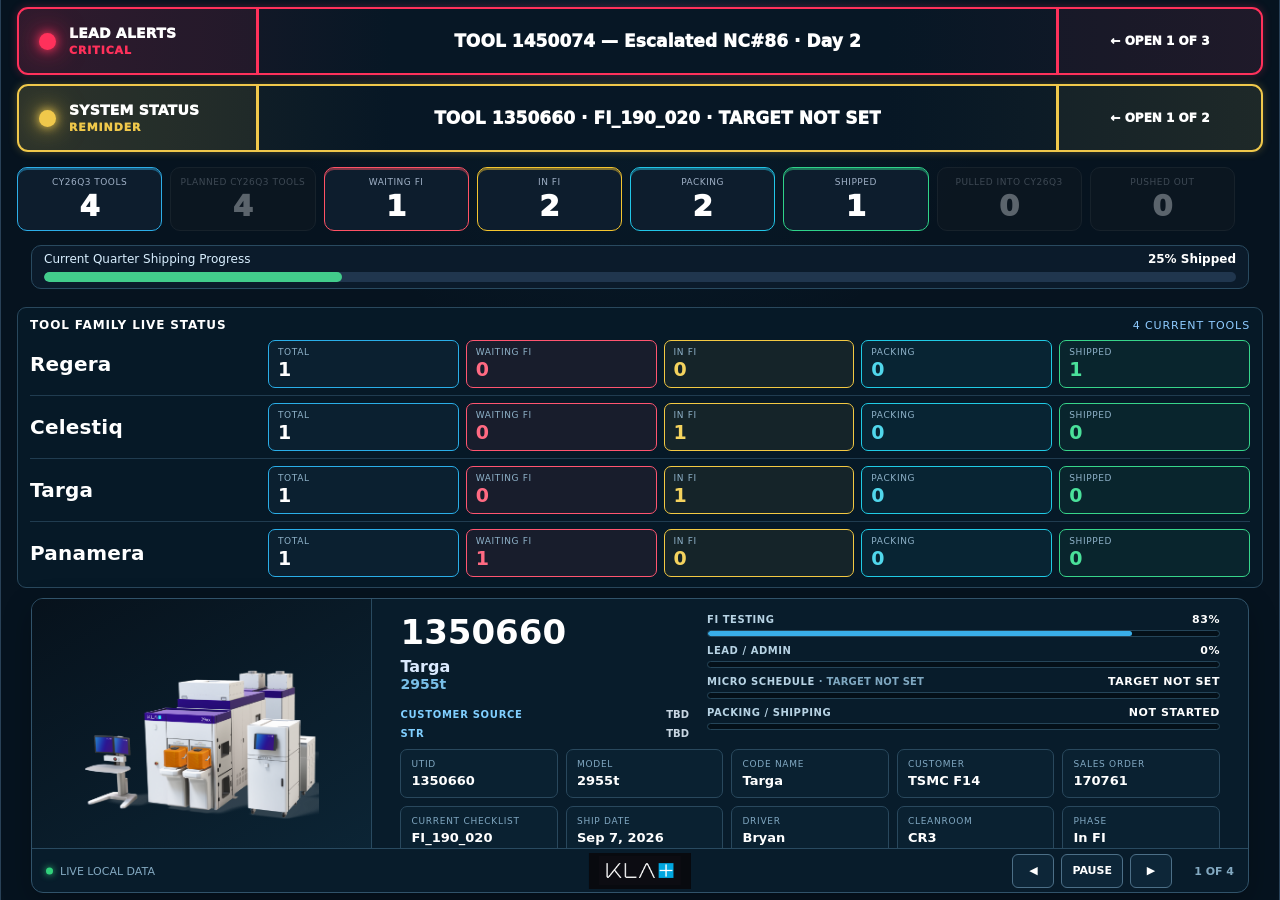
==== live-status-view.html @ c16420b8 "Download B7 FI Command Center v0.80.62 — Operations Responsiveness Hotfix" ====
<!DOCTYPE html>
<html lang="en"><head><meta charset="UTF-8"><meta name="viewport" content="width=device-width,initial-scale=1.0">
<title>B7 FI Live Status v0.80.62</title><script>window.B7_APP_VERSION="0.80.62";window.VERSION=window.B7_APP_VERSION;</script><link rel="stylesheet" href="css/styles-v0300.css?v=0670"><link rel="stylesheet" href="css/styles-v0210-workflow.css?v=0520"><style>body[data-theme="customer"]{--page-accent:#a78bfa;--page-accent-rgb:167,139,250}</style><link rel="stylesheet" href="css/styles-v0670.css?v=0670"><link rel="stylesheet" href="css/styles-v0700.css?v=0700"><link rel="stylesheet" href="css/styles-v0710.css?v=0710"><link rel="stylesheet" href="css/styles-v0720.css?v=0721"><link rel="stylesheet" href="css/styles-v0730.css?v=0730"><link rel="stylesheet" href="css/styles-v0740.css?v=0741"><link rel="stylesheet" href="css/styles-v0750.css?v=0750"><link rel="stylesheet" href="css/styles-v0760.css?v=0760"><link rel="stylesheet" href="css/styles-v0770.css?v=0770"><link rel="stylesheet" href="css/styles-v0780.css?v=0780"><link rel="stylesheet" href="css/styles-v0790.css?v=0790"><link rel="stylesheet" href="css/styles-v0800.css?v=0800"><link rel="stylesheet" href="css/styles-v0801.css?v=0801"><link rel="stylesheet" href="css/styles-v0803.css?v=0803"><link rel="stylesheet" href="css/styles-v0804.css?v=0805"><link rel="stylesheet" href="css/styles-v0805.css?v=0805"><link rel="stylesheet" href="css/styles-v0806.css?v=0806"><link rel="stylesheet" href="css/styles-v0807.css?v=0807"><link rel="stylesheet" href="css/styles-v0808.css?v=0808"><link rel="stylesheet" href="css/styles-v0812.css?v=0812"><link rel="stylesheet" href="css/styles-v0813.css?v=0813"><link rel="stylesheet" href="css/styles-v0814.css?v=0814"><link rel="stylesheet" href="css/styles-v0816.css?v=0816"><link rel="stylesheet" href="css/styles-v0817.css?v=0817"><link rel="stylesheet" href="css/styles-v0818.css?v=0818"><link rel="stylesheet" href="css/styles-v0819.css?v=0819"><link rel="stylesheet" href="css/styles-v0820.css?v=0820"><link rel="stylesheet" href="css/styles-v0821.css?v=0821"><link rel="stylesheet" href="css/styles-v0822.css?v=0822"><link rel="stylesheet" href="css/styles-v0823.css?v=0823"><link rel="stylesheet" href="css/styles-v0824.css?v=0824"><link rel="stylesheet" href="css/styles-v0825.css?v=0825"><link rel="stylesheet" href="css/styles-v0826.css?v=0826"><link rel="stylesheet" href="css/styles-v0827.css?v=0827"><link rel="stylesheet" href="css/styles-v0828.css?v=0828"><link rel="stylesheet" href="css/styles-v0829.css?v=0829"><link rel="stylesheet" href="css/styles-v0830.css?v=0830"><link rel="stylesheet" href="css/styles-v0831.css?v=0831"><link rel="stylesheet" href="css/styles-v0832.css?v=0832"><link rel="stylesheet" href="css/styles-v0834.css?v=0834"><link rel="stylesheet" href="css/styles-v0835.css?v=0835"><link rel="stylesheet" href="css/styles-v0845.css?v=0845"><link rel="stylesheet" href="css/styles-v0847.css?v=0848"><link rel="stylesheet" href="css/styles-v0849.css?v=0849"><link rel="stylesheet" href="css/styles-v0850.css?v=0850"><link rel="stylesheet" href="css/styles-v0861.css?v=8062"></head>
<body data-theme="home" data-live-viewer-only="true">
<div class="sticky-header"><header class="hero compact-hero v57-hero">
  <div class="v57-header">
    <section class="v57-header-left">B7 FI COMMAND CENTER</section>
    <section class="v57-header-center"><img class="v57-kla-logo" src="assets/kla-plus-official.png" alt="KLA+"></section>
    <section class="v57-header-right"><span id="headerPageTitle">OPERATIONS CENTER</span></section>
  </div>
</header>
<nav class="main-nav" aria-label="Main navigation">
<button data-view="home" class="nav-btn active">Operations Center</button>
<button data-view="toolcenter" class="nav-btn">Tool Center</button>
<button data-view="shipping" class="nav-btn">Shipping Center</button>
<button data-view="priorities" class="nav-btn">Priority Center</button>
<button data-view="statuscenter" class="nav-btn">Status Center</button>
<button data-view="meetingcenter" class="nav-btn">Meeting Center</button>
<button data-view="actions" class="nav-btn">Action Center</button>
<button data-view="referencecenter" class="nav-btn">Reference Center</button>
</nav><div class="header-status-stack"><div id="topActionBar" class="top-action-bar"></div><div id="operationsBar" class="operations-bar"><div class="ops-health"><span class="ops-live-dot"></span><b>COMMAND CENTER</b><span id="opsSync">Local test data</span></div><div class="ops-ticker"><span class="ops-ticker-label">FLEET STATUS</span><span id="opsTickerText">Loading fleet status…</span></div><div class="ops-summary"><span id="opsTaskCount">0 open actions</span><span class="ops-divider">•</span><span id="opsPresence">Context: fleet overview</span></div></div><div id="floatingActions" class="floating-actions page-toolbar" aria-label="Page actions"></div></div></div>
<main id="app" class="page-shell"><div class="panel"><h2>Loading B7 FI Command Center…</h2></div></main>
<button id="screenshotExit" class="screenshot-exit">Exit Screenshot Mode</button>

<footer class="v57-footer">
      <strong id="appVersionLabel">B7 FI COMMAND CENTER V0.80.62</strong>
      <button id="administrationCenterFooter" class="v57-admin-footer-btn">ADMINISTRATION CENTER</button>
      <span>Building 7 · Final Integration · Operations</span>
    </footer>
<script>window.addEventListener('error',function(e){var a=document.getElementById('app');if(a&&!a.dataset.rendered)a.innerHTML='<div class="panel"><h2>Command Center could not load</h2><p class="gray">'+String(e.message||'Unknown error')+'</p></div>'})</script>
<div id="wallboardControls" class="wallboard-controls" aria-label="Wallboard controls"><button id="wallPrev">◀</button><button id="wallPause">PAUSE</button><button id="wallNext">▶</button><button id="wallExit">EXIT WALLBOARD</button><span id="wallLive">● LIVE</span></div>
<script src="js/app-v0300.js?v=0410"></script><script src="js/merge-bridge-v0400.js?v=0410"></script><script src="js/app-v0210-workflow.js?v=0410"></script><script src="js/merge-compat-v0400.js?v=0410"></script><script src="js/merge-fixes-v0410.js?v=0410"></script><script src="js/patch-v0430.js?v=0430"></script><script src="js/patch-v0450.js?v=0450"></script><script src="js/patch-v0460.js?v=0460"></script><script src="js/patch-v0470.js?v=0470"></script><script src="js/patch-v0480.js?v=0480"></script><script src="js/patch-v0490.js?v=0490"></script><script src="js/patch-v0491.js?v=0491"></script><script src="js/patch-v0492.js?v=0492"></script><script src="js/patch-v0500.js?v=0500"></script><script src="js/patch-v0510.js?v=0515"></script><script src="js/patch-v0600.js?v=0600"></script><script src="js/patch-v0610.js?v=0610"></script><script src="js/patch-v0620.js?v=0620"></script><script src="js/patch-v0630.js?v=0630"></script><script src="js/patch-v0640.js?v=0640"></script><script src="js/patch-v0650.js?v=0650"></script><script src="js/patch-v0660.js?v=0660"></script><script src="js/patch-v0670.js?v=0670"></script><script src="js/patch-v0700.js?v=0700"></script><script src="js/patch-v0710.js?v=0710"></script><script src="js/patch-v0720.js?v=0721"></script><script src="js/patch-v0730.js?v=0730"></script><script src="js/patch-v0740.js?v=0741"></script><script src="js/patch-v0750.js?v=0750"></script><script src="js/patch-v0760.js?v=0760"></script><script src="js/patch-v0770.js?v=0770"></script><script src="js/patch-v0780.js?v=0780"></script><script src="js/patch-v0790.js?v=0790"></script><script src="js/patch-v0800.js?v=0800"></script><script src="js/patch-v0801.js?v=0801"></script><script src="js/patch-v0803.js?v=0807"></script><script src="js/patch-v0804.js?v=0805"></script><script src="js/patch-v0806.js?v=0806"></script><script src="js/patch-v0808.js?v=0810"></script><script src="js/patch-v0809.js?v=0810"></script><script src="js/patch-v0819.js?v=0819"></script><script src="js/patch-v0820.js?v=0820"></script><script src="js/patch-v0821.js?v=0821"></script><script src="js/patch-v0822.js?v=0822"></script><script src="js/patch-v0823.js?v=0823"></script><script src="js/patch-v0824.js?v=0824"></script><script src="js/patch-v0825.js?v=0825"></script><script src="js/patch-v0826.js?v=0826"></script><script src="js/patch-v0827.js?v=0827"></script><script src="js/patch-v0828.js?v=0828"></script><script src="js/patch-v0829.js?v=0829"></script><script src="js/patch-v0830.js?v=0830"></script><script src="js/patch-v0831.js?v=0831"></script><script src="js/patch-v0832.js?v=0832"></script><script src="js/patch-v0834.js?v=0834"></script><script src="js/patch-v0835.js?v=0835"></script><script src="js/patch-v0845.js?v=0845"></script><script src="js/patch-v0847.js?v=0848"></script><script src="js/patch-v0849.js?v=0849"></script><script src="js/patch-v0850.js?v=0850"></script><script src="js/patch-v0861.js?v=8062"></script></body></html>
---- css/styles-v0300.css ----
:root{
  --bg:#07111f;--panel:#0d1a2a;--panel2:#111f31;--text:#eef5ff;--muted:#9fb0c6;
  --line:#26384e;--accent:#4ea1ff;--accent-rgb:78,161,255;--good:#35c77a;--warn:#f1c453;
  --bad:#ef6666;--info:#58a6ff;--gray:#738399
}
*{box-sizing:border-box} body{margin:0;background:linear-gradient(180deg,#07111f,#091522 55%,#07111f);color:var(--text);font-family:Inter,ui-sans-serif,system-ui,-apple-system,BlinkMacSystemFont,"Segoe UI",sans-serif}
body[data-theme="home"]{--accent:#4ea1ff;--accent-rgb:78,161,255}
body[data-theme="countdown"]{--accent:#e4b84d;--accent-rgb:228,184,77}
body[data-theme="shipping"]{--accent:#49cbd3;--accent-rgb:73,203,211}
body[data-theme="daily"]{--accent:#46c77b;--accent-rgb:70,199,123}
body[data-theme="meeting"]{--accent:#ef9a4a;--accent-rgb:239,154,74}
body[data-theme="weekend"]{--accent:#a77ae8;--accent-rgb:167,122,232}
body[data-theme="systems"]{--accent:#6e9fbd;--accent-rgb:110,159,189}
body[data-theme="admin"]{--accent:#b8c1cc;--accent-rgb:184,193,204}
button,input,select,textarea{font:inherit}.hero{position:relative;min-height:210px;display:flex;align-items:end;padding:34px max(22px,calc((100% - 1500px)/2));overflow:hidden;border-bottom:1px solid var(--line);background:
radial-gradient(circle at 18% 25%,rgba(var(--accent-rgb),.25),transparent 28%),
linear-gradient(120deg,#0a1627,#13243a 55%,#08111e)}
.hero:after{content:"";position:absolute;inset:auto -5% -45% 38%;height:180px;border:1px solid rgba(var(--accent-rgb),.32);transform:skewX(-24deg)}
.hero-overlay{position:absolute;inset:0;background:linear-gradient(90deg,rgba(3,9,16,.12),rgba(3,9,16,.5))}
.hero-content{position:relative;z-index:1;max-width:900px}.eyebrow{font-size:12px;letter-spacing:.18em;color:var(--accent);font-weight:800}.hero h1{margin:8px 0 5px;font-size:clamp(32px,5vw,58px);letter-spacing:.035em}.hero p{margin:0;color:#c4d2e4;max-width:780px}
.main-nav{position:sticky;top:0;z-index:20;display:flex;gap:4px;justify-content:center;flex-wrap:wrap;padding:9px 14px;background:rgba(6,14,25,.96);backdrop-filter:blur(10px);border-bottom:1px solid var(--line)}
.nav-btn,.admin-tab,.btn{border:1px solid transparent;background:transparent;color:#cbd8e8;padding:9px 12px;border-radius:8px;cursor:pointer}.nav-btn:hover,.admin-tab:hover,.btn:hover{border-color:var(--line);background:#122136}.nav-btn.active{color:white;background:rgba(var(--accent-rgb),.16);border-color:rgba(var(--accent-rgb),.6);box-shadow:inset 0 -2px var(--accent)}.admin-nav{margin-left:8px;border-left-color:#435268}
.page-identity{height:4px;background:linear-gradient(90deg,transparent,var(--accent),transparent);box-shadow:0 0 22px rgba(var(--accent-rgb),.35)}
.page-shell{max-width:1500px;margin:0 auto;padding:28px 22px 100px;min-height:650px}.page-title{display:flex;gap:18px;justify-content:space-between;align-items:flex-start;margin-bottom:20px}.page-title h2{margin:0 0 5px;font-size:28px}.page-title p{margin:0;color:var(--muted)}.page-kicker{color:var(--accent);text-transform:uppercase;letter-spacing:.14em;font-size:11px;font-weight:800;margin-bottom:5px}
.metric-grid{display:grid;grid-template-columns:repeat(auto-fit,minmax(155px,1fr));gap:12px;margin:16px 0 22px}.metric{background:var(--panel);border:1px solid var(--line);border-top:2px solid var(--accent);border-radius:12px;padding:15px}.metric span{display:block;color:var(--muted);font-size:12px;text-transform:uppercase;letter-spacing:.06em}.metric strong{display:block;font-size:28px;margin-top:4px}.metric small{color:var(--muted)}
.panel{background:var(--panel);border:1px solid var(--line);border-radius:13px;padding:18px;margin:14px 0}.panel h3{margin:0 0 14px}.panel-accent{border-left:3px solid var(--accent)}
.system-grid{display:grid;grid-template-columns:repeat(auto-fit,minmax(290px,1fr));gap:14px}.system-card{background:var(--panel);border:1px solid var(--line);border-radius:12px;padding:16px;cursor:pointer}.system-card:hover{border-color:rgba(var(--accent-rgb),.75);background:#102036}.system-head{display:flex;justify-content:space-between;gap:10px}.system-id{font-size:20px;font-weight:800}.tool-family{display:inline-flex;align-items:center;gap:7px;color:var(--accent);font-size:12px;text-transform:uppercase;letter-spacing:.08em}.tool-glyph{width:24px;height:18px;border:1px solid currentColor;border-radius:3px;position:relative}.tool-glyph:before,.tool-glyph:after{content:"";position:absolute;background:currentColor;opacity:.65}.tool-glyph:before{width:7px;height:4px;left:3px;bottom:3px}.tool-glyph:after{width:6px;height:9px;right:3px;bottom:3px}
.status-dot{width:10px;height:10px;border-radius:50%;display:inline-block;background:var(--gray);margin-right:6px}.status-dot.good{background:var(--good)}.status-dot.warn{background:var(--warn)}.status-dot.bad{background:var(--bad)}.status-dot.info{background:var(--info)}
.progress-row{margin-top:12px}.progress-label{display:flex;justify-content:space-between;color:#c9d6e6;font-size:12px;margin-bottom:5px}.track{height:9px;border-radius:99px;background:#203046;overflow:hidden}.fill{height:100%;background:var(--accent);border-radius:99px}.fill.admin{background:#8e9cad}.card-meta{display:grid;grid-template-columns:1fr 1fr;gap:8px;margin-top:12px;color:var(--muted);font-size:12px}.card-meta strong{display:block;color:var(--text);font-size:13px}
.table-wrap{overflow-x:auto;border:1px solid var(--line);border-radius:12px;background:var(--panel)}.report-table{width:100%;border-collapse:collapse;min-width:900px}.report-table th{position:sticky;top:0;background:#14243a;color:#aebed2;text-align:left;font-size:11px;text-transform:uppercase;letter-spacing:.06em;padding:11px;border-bottom:1px solid var(--line)}.report-table td{padding:12px 11px;border-bottom:1px solid #1c2d42;vertical-align:top}.report-table tr:last-child td{border-bottom:0}.report-table tr.tool-gap td{border-top:6px solid #07111f}.priority-num{display:inline-grid;place-items:center;width:28px;height:28px;border-radius:50%;background:rgba(var(--accent-rgb),.16);border:1px solid rgba(var(--accent-rgb),.55);font-weight:800}
.badge{display:inline-block;border:1px solid var(--line);border-radius:999px;padding:4px 8px;font-size:11px;color:#cbd8e8}.badge.good{border-color:rgba(53,199,122,.5);color:#79e0a8}.badge.warn{border-color:rgba(241,196,83,.5);color:#f4d67f}.badge.bad{border-color:rgba(239,102,102,.5);color:#ff9292}.badge.info{border-color:rgba(88,166,255,.5);color:#8fc4ff}
.actions{display:flex;gap:8px;flex-wrap:wrap}.btn{border-color:#31435b;background:#122136}.btn.primary{background:var(--accent);color:#07111f;border-color:var(--accent);font-weight:800}.btn.danger{border-color:#713f48;color:#ff9aa7;background:#26151a}.btn.small{padding:6px 9px;font-size:12px}
.floating-actions{position:fixed;right:18px;bottom:18px;z-index:30;display:flex;gap:8px;flex-wrap:wrap;justify-content:flex-end;max-width:min(700px,calc(100% - 36px));padding:8px;background:rgba(7,17,31,.92);border:1px solid var(--line);border-radius:12px;backdrop-filter:blur(8px)}
.admin-tabs{display:flex;gap:7px;flex-wrap:wrap;margin-bottom:15px;padding:9px;background:#0a1625;border:1px solid var(--line);border-radius:12px}.admin-tab.active{border-color:rgba(var(--accent-rgb),.65);background:rgba(var(--accent-rgb),.14);color:white}
.admin-launch-grid{display:grid;grid-template-columns:repeat(auto-fit,minmax(230px,1fr));gap:12px}.admin-launch{padding:18px;background:var(--panel);border:1px solid var(--line);border-radius:12px;cursor:pointer}.admin-launch:hover{border-color:var(--accent)}.admin-launch strong{display:block;margin-bottom:5px}.admin-launch span{color:var(--muted);font-size:13px}
.form-grid{display:grid;grid-template-columns:repeat(auto-fit,minmax(220px,1fr));gap:13px}.form-group label{display:block;color:#b7c6d8;font-size:12px;margin-bottom:6px}.form-group input,.form-group select,.form-group textarea,.report-table input,.report-table select{width:100%;border:1px solid #344860;border-radius:8px;background:#081522;color:var(--text);padding:9px}.form-group textarea{min-height:90px}.form-group.wide{grid-column:1/-1}.task-list{display:grid;grid-template-columns:repeat(auto-fit,minmax(300px,1fr));gap:8px}.task{display:flex;justify-content:space-between;gap:10px;align-items:center;padding:9px;border:1px solid #26384e;border-radius:8px}.task select{max-width:150px;background:#081522;color:white;border:1px solid #344860;border-radius:7px;padding:7px}
.detail-grid{display:grid;grid-template-columns:repeat(auto-fit,minmax(260px,1fr));gap:14px}.detail-block{border:1px solid var(--line);border-radius:10px;padding:14px;background:#0a1726}.detail-block h4{margin:0 0 10px;color:var(--accent)}.kv{display:flex;justify-content:space-between;gap:15px;padding:7px 0;border-bottom:1px solid #1d2d40}.kv:last-child{border-bottom:0}.kv span{color:var(--muted)}.meeting-card{border-left:4px solid var(--accent);background:var(--panel);border-radius:10px;padding:16px;margin:12px 0}.meeting-head{display:flex;justify-content:space-between;gap:12px;align-items:flex-start}.meeting-card h3{margin:0}.meeting-summary{display:grid;grid-template-columns:repeat(auto-fit,minmax(160px,1fr));gap:10px;margin-top:13px}.meeting-summary div{padding:9px;background:#0a1726;border-radius:8px}.meeting-summary small{display:block;color:var(--muted);margin-bottom:3px}
.notice{padding:12px;border:1px dashed #41536a;border-radius:10px;color:var(--muted)}.gray{color:var(--muted)}footer{display:flex;justify-content:space-between;gap:10px;flex-wrap:wrap;padding:22px max(22px,calc((100% - 1500px)/2));border-top:1px solid var(--line);color:var(--muted);font-size:12px}
@media(max-width:760px){.hero{min-height:175px;padding:25px 18px}.hero h1{font-size:34px}.main-nav{justify-content:flex-start;overflow-x:auto;flex-wrap:nowrap}.nav-btn{white-space:nowrap}.page-shell{padding:22px 14px 100px}.page-title{display:block}.page-title .actions{margin-top:12px}.floating-actions{left:12px;right:12px}.metric-grid{grid-template-columns:repeat(2,1fr)}}

.state-legend{display:flex;gap:14px;flex-wrap:wrap;align-items:center;margin:12px 0 18px;color:var(--muted);font-size:12px}
.type-section{margin:20px 0 30px}.type-header{display:flex;justify-content:space-between;gap:14px;align-items:end;flex-wrap:wrap;margin-bottom:12px;padding-bottom:10px;border-bottom:2px solid rgba(var(--accent-rgb),.55)}
.type-header h3{margin:0;font-size:21px}.type-summary{display:flex;gap:8px;flex-wrap:wrap}.type-count{min-width:92px;background:var(--panel);border:1px solid var(--line);border-radius:9px;padding:9px 11px}
.type-count small{display:block;color:var(--muted);font-size:10px;text-transform:uppercase}.type-count b{font-size:21px}
.countdown-card-grid{display:grid;grid-template-columns:repeat(auto-fit,minmax(230px,1fr));gap:10px}.countdown-card{border:1px solid var(--line);border-left:5px solid var(--info);border-radius:10px;background:var(--panel);padding:13px}
.countdown-card.waiting{border-left-color:var(--bad);background:linear-gradient(90deg,rgba(239,102,102,.07),var(--panel) 35%)}.countdown-card.infi{border-left-color:var(--info);background:linear-gradient(90deg,rgba(88,166,255,.07),var(--panel) 35%)}.countdown-card.shipped{border-left-color:var(--good);background:linear-gradient(90deg,rgba(53,199,122,.12),var(--panel) 45%)}
.cc-head{display:flex;justify-content:space-between;gap:10px}.cc-id{font-size:17px;font-weight:800}.cc-meta{display:grid;grid-template-columns:1fr 1fr;gap:8px;margin-top:10px;font-size:12px}.cc-meta span{display:block;color:var(--muted);font-size:10px;text-transform:uppercase}
.state-chip{display:inline-flex;align-items:center;border-radius:999px;padding:5px 9px;font-size:11px;font-weight:800;border:1px solid var(--line)}.state-chip.waiting{color:#ff9b9b;border-color:rgba(239,102,102,.55)}.state-chip.infi{color:#91c8ff;border-color:rgba(88,166,255,.55)}.state-chip.shipped{color:#82e9ad;border-color:rgba(53,199,122,.55)}
.complete-mark{display:inline-flex;align-items:center;gap:6px;color:#84e9ae;font-weight:800}.check{display:inline-grid;place-items:center;width:22px;height:22px;border-radius:50%;background:rgba(53,199,122,.14);border:1px solid rgba(53,199,122,.55)}
.system-card.shipped-card{border-color:rgba(53,199,122,.65);background:linear-gradient(135deg,rgba(53,199,122,.10),var(--panel) 45%)}.system-card.waiting-card{border-color:rgba(239,102,102,.45)}.system-card.infi-card{border-color:rgba(88,166,255,.45)}
.shipping-complete-row td{background:rgba(53,199,122,.06)}.shipping-active-row td{background:rgba(88,166,255,.03)}


/* v0.5 Quarter Tool Shipping Countdown */
.quarter-banner{
  display:flex;justify-content:space-between;gap:18px;align-items:center;flex-wrap:wrap;
  padding:17px 19px;margin:0 0 16px;background:linear-gradient(100deg,rgba(var(--accent-rgb),.12),var(--panel));
  border:1px solid rgba(var(--accent-rgb),.35);border-radius:13px
}
.quarter-banner small{display:block;color:var(--muted);text-transform:uppercase;letter-spacing:.1em;font-size:10px}
.quarter-banner strong{font-size:26px}
.overall-countdown{display:grid;grid-template-columns:repeat(3,minmax(170px,1fr));gap:14px;margin:14px 0}
.overall-box{background:var(--panel);border:1px solid var(--line);border-radius:13px;padding:18px;text-align:center}
.overall-box .label{color:var(--muted);font-size:11px;text-transform:uppercase;letter-spacing:.08em}
.overall-box .number{display:block;margin-top:5px;font-size:40px;font-weight:800}
.overall-box.need{border-color:rgba(241,196,83,.48)}
.overall-box.shipped{border-color:rgba(53,199,122,.58);background:linear-gradient(180deg,rgba(53,199,122,.08),var(--panel))}
.overall-box.shipped .number{color:var(--good)}
.quarter-progress{margin:4px 0 28px;padding:15px 17px;border:1px solid var(--line);border-radius:11px;background:var(--panel)}
.quarter-progress .progress-label{font-size:13px}
.quarter-progress .track{height:12px}
.type-progress{margin-top:10px}
.type-progress .track{height:8px}
.type-count.need b{color:var(--warn)}
.type-count.waiting b{color:var(--bad)}
.type-count.infi b{color:var(--info)}
.type-count.shipped b{color:var(--good)}
.countdown-card .model-line{color:#d9e5f4;font-weight:700;margin-top:2px}
.countdown-admin-note{margin-bottom:14px}
.countdown-admin-table{min-width:1250px}
.countdown-admin-table td{min-width:120px}
.countdown-admin-table td:first-child{min-width:130px}
.countdown-admin-table .tool-type-cell,.countdown-admin-table .model-cell{min-width:145px}
.add-quarter-row{margin:12px 0 0}
.field-locked-note{font-size:11px;color:var(--muted);margin-top:4px}
@media(max-width:760px){
  .overall-countdown{grid-template-columns:1fr}
}

/* v0.6 workbook-driven additions */
.screenshot-exit{display:none;position:fixed;right:18px;top:18px;z-index:100;border:1px solid #58708a;background:#0b1b2d;color:#fff;border-radius:9px;padding:9px 12px;cursor:pointer}
body.screenshot-mode .hero,body.screenshot-mode .main-nav,body.screenshot-mode .page-identity,body.screenshot-mode .floating-actions,body.screenshot-mode footer,body.screenshot-mode .page-title{display:none!important}
body.screenshot-mode .screenshot-exit{display:block}body.screenshot-mode .page-shell{max-width:none;padding:24px 26px 50px;min-height:0}body.screenshot-mode{background:#07111f}
body.screenshot-mode .report-screen{border:0;box-shadow:none;margin-top:0}body.screenshot-mode .screen-hide{display:none!important}
.report-screen{background:var(--panel);border:1px solid var(--line);border-radius:13px;padding:18px;margin:14px 0}.report-title{text-align:center;border-bottom:2px solid var(--accent);padding-bottom:10px;margin-bottom:13px}.report-title h2{margin:0;font-size:24px}.report-title p{margin:4px 0 0;color:var(--muted)}
.quarter-banner{display:flex;justify-content:space-between;gap:18px;align-items:center;flex-wrap:wrap;padding:17px 19px;margin:0 0 16px;background:linear-gradient(100deg,rgba(var(--accent-rgb),.12),var(--panel));border:1px solid rgba(var(--accent-rgb),.35);border-radius:13px}.quarter-banner small{display:block;color:var(--muted);text-transform:uppercase;letter-spacing:.1em;font-size:10px}.quarter-banner strong{font-size:26px}.overall-countdown{display:grid;grid-template-columns:repeat(3,minmax(170px,1fr));gap:14px;margin:14px 0}.overall-box{background:var(--panel);border:1px solid var(--line);border-radius:13px;padding:18px;text-align:center}.overall-box .label{color:var(--muted);font-size:11px;text-transform:uppercase;letter-spacing:.08em}.overall-box .number{display:block;margin-top:5px;font-size:40px;font-weight:800}.overall-box.need{border-color:rgba(241,196,83,.48)}.overall-box.shipped{border-color:rgba(53,199,122,.58);background:linear-gradient(180deg,rgba(53,199,122,.08),var(--panel))}.overall-box.shipped .number{color:var(--good)}.quarter-progress{margin:4px 0 28px;padding:15px 17px;border:1px solid var(--line);border-radius:11px;background:var(--panel)}.quarter-progress .track{height:12px}.type-section{margin:20px 0 30px}.type-header{display:flex;justify-content:space-between;gap:14px;align-items:end;flex-wrap:wrap;margin-bottom:12px;padding-bottom:10px;border-bottom:2px solid rgba(var(--accent-rgb),.55)}.type-header h3{margin:0;font-size:21px}.type-summary{display:flex;gap:8px;flex-wrap:wrap}.type-count{min-width:88px;background:var(--panel);border:1px solid var(--line);border-radius:9px;padding:9px 11px}.type-count small{display:block;color:var(--muted);font-size:10px;text-transform:uppercase}.type-count b{font-size:21px}.type-count.waiting b{color:var(--bad)}.type-count.infi b{color:var(--info)}.type-count.shipped b{color:var(--good)}.type-count.need b{color:var(--warn)}
.countdown-card-grid{display:grid;grid-template-columns:repeat(auto-fit,minmax(225px,1fr));gap:10px}.countdown-card{border:1px solid var(--line);border-left:5px solid var(--info);border-radius:10px;background:var(--panel);padding:13px}.countdown-card.waiting{border-left-color:var(--bad);background:linear-gradient(90deg,rgba(239,102,102,.07),var(--panel) 35%)}.countdown-card.infi{border-left-color:var(--info);background:linear-gradient(90deg,rgba(88,166,255,.07),var(--panel) 35%)}.countdown-card.shipped{border-left-color:var(--good);background:linear-gradient(90deg,rgba(53,199,122,.12),var(--panel) 45%)}.cc-head{display:flex;justify-content:space-between;gap:10px}.cc-id{font-size:17px;font-weight:800}.cc-meta{display:grid;grid-template-columns:1fr 1fr;gap:8px;margin-top:10px;font-size:12px}.cc-meta span{display:block;color:var(--muted);font-size:10px;text-transform:uppercase}.state-chip{display:inline-flex;align-items:center;border-radius:999px;padding:5px 9px;font-size:11px;font-weight:800;border:1px solid var(--line)}.state-chip.waiting{color:#ff9b9b;border-color:rgba(239,102,102,.55)}.state-chip.infi{color:#91c8ff;border-color:rgba(88,166,255,.55)}.complete-mark{display:inline-flex;align-items:center;gap:6px;color:#84e9ae;font-weight:800}.check{display:inline-grid;place-items:center;width:22px;height:22px;border-radius:50%;background:rgba(53,199,122,.14);border:1px solid rgba(53,199,122,.55)}
.shipping-plan{margin:16px 0 26px;border:1px solid var(--line);border-radius:12px;overflow:hidden;background:var(--panel)}.shipping-plan.complete{border-color:rgba(53,199,122,.55)}.shipping-plan-head{display:flex;justify-content:space-between;gap:12px;align-items:center;padding:13px 15px;background:#10243a}.shipping-plan-head h3{margin:0}.shipping-table{width:100%;border-collapse:collapse}.shipping-table th,.shipping-table td{padding:11px;border:1px solid #26384e;text-align:center}.shipping-table th{background:#14243a;color:#aec2d7;font-size:11px;text-transform:uppercase}.shipping-table td{font-weight:650}.volunteer-table{min-width:680px}.volunteer-table td,.volunteer-table th{padding:9px 11px}.priority-table td{white-space:normal}.priority-table .notes-cell{min-width:330px}.meeting-row{padding:13px 15px;border-bottom:1px solid #26384e}.meeting-row:last-child{border-bottom:0}.meeting-main{font-weight:750;line-height:1.5}.meeting-bullets{margin:8px 0 0 18px;padding:0;color:#d7e2ef}.meeting-bullets li{margin:4px 0}.tool-status-grid{display:grid;grid-template-columns:repeat(auto-fit,minmax(270px,1fr));gap:13px}.tool-status-block{border:1px solid var(--line);border-radius:10px;padding:14px;background:#0a1726}.tool-status-block h3{margin:0 0 10px;color:var(--accent)}
.system-card.shipped-card{border-color:rgba(53,199,122,.65);background:linear-gradient(135deg,rgba(53,199,122,.10),var(--panel) 45%)}.system-card.waiting-card{border-color:rgba(239,102,102,.45)}.system-card.infi-card{border-color:rgba(88,166,255,.45)}
.compact-form-table{min-width:1150px}.compact-form-table td{min-width:110px}.subsection-title{display:flex;justify-content:space-between;gap:12px;align-items:center;border-bottom:1px solid var(--line);padding-bottom:8px;margin:20px 0 12px}.subsection-title h3{margin:0}.helper{font-size:12px;color:var(--muted)}.memory-input{position:relative}.admin-stack{display:grid;gap:14px}.task-state{max-width:170px}.nc-card{border:1px solid #2b4058;border-radius:10px;padding:12px;margin:9px 0}.status-good{color:var(--good)}.status-warn{color:var(--warn)}.status-bad{color:var(--bad)}
@media(max-width:760px){.overall-countdown{grid-template-columns:1fr}.screenshot-exit{right:8px;top:8px}.shipping-table{min-width:820px}.shipping-plan{overflow:auto}}

/* v0.7 configurable workflow + ordered progress */
.progress-board{display:grid;grid-template-columns:1fr 1fr;gap:16px;margin:14px 0}.progress-panel{background:#091827;border:1px solid var(--line);border-radius:12px;padding:15px}.progress-panel h3{margin:0 0 12px;color:var(--accent)}
.workflow-list{display:grid;gap:6px}.workflow-step{display:grid;grid-template-columns:32px minmax(0,1fr) auto;gap:9px;align-items:center;padding:8px 10px;border:1px solid #263b52;border-radius:8px;background:#0b1928}.workflow-step.done{border-color:rgba(53,199,122,.38);background:rgba(53,199,122,.055)}.workflow-step.current{border-color:rgba(var(--accent-rgb),.72);background:rgba(var(--accent-rgb),.09)}.workflow-step.na{opacity:.55}.workflow-step .step-icon{display:grid;place-items:center;width:23px;height:23px;border-radius:50%;border:1px solid #41546a;color:var(--muted);font-size:12px;font-weight:800}.workflow-step.done .step-icon{border-color:var(--good);color:var(--good)}.workflow-step.current .step-icon{border-color:var(--accent);color:var(--accent)}.workflow-step .step-name{font-size:13px}.workflow-step .step-sub{display:block;color:var(--muted);font-size:11px;margin-top:2px}.workflow-step .step-state{font-size:11px;color:var(--muted);white-space:nowrap}
.card-progress-meta{display:flex;justify-content:space-between;gap:8px;margin-top:7px;color:var(--muted);font-size:11px}.config-table{min-width:1050px}.config-table input,.config-table select{min-width:110px}.config-table .wide-input{min-width:230px}.config-table .choices-input{min-width:300px}.config-actions{display:flex;gap:5px;white-space:nowrap}.config-actions button{padding:5px 8px}.config-note{padding:10px 12px;border-left:3px solid var(--accent);background:rgba(var(--accent-rgb),.07);color:var(--muted);margin-bottom:13px}.field-preview{margin-top:6px;color:var(--muted);font-size:11px}.custom-field-grid{display:grid;grid-template-columns:repeat(auto-fit,minmax(220px,1fr));gap:13px}.tool-status-extra{display:grid;grid-template-columns:repeat(auto-fit,minmax(230px,1fr));gap:8px}.tool-status-extra .kv{background:#091827;border:1px solid #21364c;border-radius:8px;padding:9px}
.order-pill{display:inline-grid;place-items:center;min-width:25px;height:25px;border-radius:999px;background:rgba(var(--accent-rgb),.13);border:1px solid rgba(var(--accent-rgb),.35);font-size:11px}.protected{display:inline-block;color:var(--muted);font-size:10px;border:1px solid var(--line);border-radius:999px;padding:3px 6px}.config-section{margin:18px 0}.config-section>h3{margin-bottom:5px}.tool-route-summary{display:flex;gap:12px;flex-wrap:wrap;margin:7px 0 0;color:var(--muted);font-size:11px}
@media(max-width:900px){.progress-board{grid-template-columns:1fr}}
body.screenshot-mode .workflow-list{gap:4px}body.screenshot-mode .workflow-step{padding:6px 8px}

.compact-hero{min-height:92px;align-items:center;padding-top:18px;padding-bottom:18px}
.compact-hero .hero-content{max-width:none;width:100%;text-align:center}
.compact-hero h1{margin:0;font-size:clamp(24px,3.4vw,40px);letter-spacing:.055em}
.page-title{display:none!important}
.page-shell{padding-top:18px}
.type-header{align-items:center;margin-top:24px}
.type-header h3,.tool-section-title{margin:0;font-size:30px;font-weight:800;letter-spacing:.025em;color:var(--text)}
.tool-section{margin:26px 0 34px}
.tool-section-head{display:flex;justify-content:space-between;align-items:center;gap:12px;padding:0 0 10px;margin-bottom:14px;border-bottom:2px solid rgba(var(--accent-rgb),.55)}
.tool-section-count{color:var(--muted);font-size:12px}
.state-chip.infi{color:#f7d56b!important;border-color:rgba(241,196,83,.6)!important;background:rgba(241,196,83,.08)!important}
.countdown-card.infi{border-left-color:var(--warn)!important;background:linear-gradient(90deg,rgba(241,196,83,.08),var(--panel) 35%)!important}
.system-card.infi-card{border-color:rgba(241,196,83,.52)!important;background:linear-gradient(135deg,rgba(241,196,83,.055),var(--panel) 44%)}
.status-dot.infi,.status-dot.warn{background:var(--warn)!important}
.status-dot.archived{background:var(--gray)!important}
.state-chip.archived{color:#b8c1cc;border-color:rgba(184,193,204,.45);background:rgba(184,193,204,.06)}
.workflow-step.need{border-left:4px solid var(--bad);background:rgba(239,102,102,.06)}
.workflow-step.need .step-icon,.workflow-step.need .step-state{color:#ff8d8d}
.workflow-step.current,.workflow-step.inprogress{border-left:4px solid var(--warn);background:rgba(241,196,83,.06)}
.workflow-step.current .step-icon,.workflow-step.current .step-state,.workflow-step.inprogress .step-icon,.workflow-step.inprogress .step-state{color:#f4d36f}
.workflow-step.done{border-left:4px solid var(--good);background:rgba(53,199,122,.07)}
.workflow-step.done .step-icon,.workflow-step.done .step-state{color:#7de5aa}
.workflow-step.na,.workflow-step.skipped{border-left:4px solid var(--gray);background:rgba(115,131,153,.055)}
.workflow-step.na .step-icon,.workflow-step.na .step-state,.workflow-step.skipped .step-icon,.workflow-step.skipped .step-state{color:#9faaba}
.check-state-select{min-width:150px}
.morning-lamp{color:#f1c453;font-weight:800}
.morning-status-line,.morning-open-nc{color:#67adff}
.morning-escalated{color:#ff6f78;font-weight:800}
.archive-grid{display:grid;grid-template-columns:repeat(auto-fit,minmax(250px,1fr));gap:12px}
.archive-card{border:1px solid #39495e;border-left:5px solid var(--gray);border-radius:11px;padding:14px;background:var(--panel);cursor:pointer}
.archive-card h4{margin:0 0 5px;font-size:18px}
.mst-na{display:flex;align-items:center;min-height:40px;padding:8px 10px;border:1px solid #344860;border-radius:8px;background:#0a1420;color:#9faaba;font-weight:700}
.green-text{color:var(--good)!important}.red-text{color:var(--bad)!important}.yellow-text{color:var(--warn)!important}
@media(max-width:760px){.compact-hero{min-height:76px}.compact-hero h1{font-size:22px}.type-header h3,.tool-section-title{font-size:25px}}

.sticky-header{position:sticky;top:0;z-index:60;background:#07111f}
.sticky-header .main-nav{position:relative;top:auto}
.sticky-header .compact-hero{min-height:76px;padding-top:12px;padding-bottom:12px}
.sticky-header .compact-hero h1{font-size:clamp(22px,3vw,34px)}
.morning-nc-list{display:flex;flex-direction:column;gap:6px;min-width:300px}
.morning-nc-choice{display:flex;gap:7px;align-items:flex-start;border:1px solid #2b3d53;border-radius:7px;padding:6px 8px}
.morning-nc-choice.escalated{border-color:rgba(239,102,102,.55);background:rgba(239,102,102,.05)}
.morning-nc-choice small{display:block;color:var(--muted)}
.reduced-process-flag{color:var(--bad);font-weight:800}
.morning-update-table{min-width:1250px}.morning-update-table td{vertical-align:top}
@media(max-width:760px){.sticky-header .compact-hero{min-height:62px}.sticky-header .compact-hero h1{font-size:19px}}

/* v0.10 Morning Quick Update */
.morning-update-table{min-width:1540px;border-collapse:separate;border-spacing:0}
.morning-update-table th,.morning-update-table td{padding:14px 12px!important;vertical-align:top!important}
.morning-update-table th+th,.morning-update-table td+td{border-left:1px solid rgba(86,111,142,.22)}
.morning-update-table tbody tr+tr td{border-top:1px solid rgba(86,111,142,.35)}
.morning-update-table input,.morning-update-table select{width:100%;min-width:0;box-sizing:border-box}
.morning-update-table .utid-col{min-width:105px}
.morning-update-table .location-col{min-width:180px}
.morning-update-table .sw-col{min-width:135px}
.morning-update-table .checklist-col{min-width:260px}
.morning-update-table .previous-col{min-width:210px}
.morning-update-table .lamp-col{min-width:110px}
.morning-update-table .status-col{min-width:260px}
.morning-update-table .nc-col{min-width:330px}
.morning-update-table .process-col{min-width:175px;padding-right:22px!important}
.location-fields{display:grid;grid-template-columns:82px 1fr;gap:8px}
.checklist-quick{display:flex;flex-direction:column;gap:8px}
.checklist-current-note{font-size:11px;color:var(--muted);line-height:1.3}
.previous-action-wrap{display:flex;flex-direction:column;gap:7px}
.previous-action-wrap .previous-label{font-size:11px;color:var(--muted);line-height:1.3}
.reduced-process-control{display:flex;align-items:flex-start;gap:9px;min-width:145px;white-space:normal;line-height:1.25;padding:7px 5px}
.reduced-process-control input{width:auto!important;flex:0 0 auto;margin-top:2px}
.reduced-process-control.active{color:var(--bad);font-weight:800}
.morning-nc-list{gap:8px}
.morning-nc-choice{padding:8px 10px;line-height:1.3}
.morning-nc-choice input{width:auto!important;flex:0 0 auto}
.quick-detail-btn{align-self:flex-start}
@media(max-width:760px){
 .morning-update-table{min-width:1480px}
 .sticky-header{position:sticky}
}

.nc-actions{display:flex;gap:6px;flex-wrap:wrap;margin-top:7px}.nc-action-btn{font-size:11px;padding:5px 8px}.nc-escalate-btn{border-color:rgba(239,102,102,.5);color:#ff8d93}.nc-inline-editor{margin-top:8px;padding:10px;border:1px solid #31465f;border-radius:9px;background:#081522}.nc-inline-editor.hidden{display:none}.nc-inline-grid{display:grid;grid-template-columns:120px 1fr 130px;gap:8px}.nc-inline-grid input,.nc-inline-grid select{width:100%}.nc-inline-editor .inline-actions{display:flex;gap:6px;margin-top:8px}.morning-nc-choice{position:relative}.morning-nc-choice>span{flex:1;min-width:0}.shipping-state-na{color:#9faaba}.shipping-state-drafting{color:#f1c453}.shipping-state-created{color:#67adff}.shipping-state-published{color:#7de5aa}@media(max-width:760px){.nc-inline-grid{grid-template-columns:1fr}}


/* v0.12 Morning NC controls */
.nc-state-controls{
  display:flex;
  gap:10px;
  flex-wrap:wrap;
  align-items:center;
  margin-top:7px;
}
.nc-state-check{
  display:inline-flex;
  gap:6px;
  align-items:center;
  font-size:11px;
  white-space:nowrap;
}
.nc-state-check input{
  width:auto!important;
  margin:0;
}
.nc-state-check.escalated-on{
  color:#ff8d93;
  font-weight:800;
}
.nc-day-control{
  display:inline-flex;
  align-items:center;
  gap:5px;
  font-size:11px;
  color:var(--muted);
}
.nc-day-control input{
  width:64px!important;
  min-width:64px!important;
  padding:5px 6px!important;
}
.nc-inline-editor{
  padding:12px!important;
}
.nc-create-top{
  display:grid;
  grid-template-columns:minmax(125px,180px) minmax(150px,190px);
  gap:10px;
  align-items:end;
}
.nc-create-field{
  display:flex;
  flex-direction:column;
  gap:5px;
}
.nc-create-field label{
  font-size:10px;
  color:var(--muted);
  text-transform:uppercase;
  letter-spacing:.06em;
}
.nc-create-description{
  display:flex;
  flex-direction:column;
  gap:5px;
  margin-top:10px;
}
.nc-create-description label{
  font-size:10px;
  color:var(--muted);
  text-transform:uppercase;
  letter-spacing:.06em;
}
.nc-create-description textarea{
  width:100%;
  min-height:76px;
  resize:vertical;
  box-sizing:border-box;
}
.nc-new-escalation-days{
  margin-top:10px;
  display:none;
  max-width:180px;
}
.nc-new-escalation-days.visible{
  display:flex;
  flex-direction:column;
  gap:5px;
}
.nc-new-escalation-days label{
  font-size:10px;
  color:#ff8d93;
  text-transform:uppercase;
  letter-spacing:.06em;
}
.nc-new-escalation-days input{
  width:100%!important;
}
.morning-nc-choice{
  flex-wrap:wrap;
}
.morning-nc-choice .nc-main{
  flex:1;
  min-width:220px;
}
@media(max-width:760px){
  .nc-create-top{grid-template-columns:1fr}
}

html{scroll-padding-top:150px}
.sticky-header{position:sticky!important;top:0!important;z-index:1000!important;background:#07111f!important;width:100%;transform:translateZ(0)}
.sticky-header .main-nav{position:relative!important;top:auto!important}
.admin-tabs{position:sticky;top:120px;z-index:900;background:#07111f}
.lifecycle-badge{display:inline-flex;border-radius:999px;padding:5px 9px;font-size:11px;font-weight:800}
.lifecycle-badge.waiting{color:#ff8d93;border:1px solid rgba(239,102,102,.55)}
.lifecycle-badge.infi{color:#f5d36c;border:1px solid rgba(241,196,83,.55)}
.lifecycle-badge.shipped{color:#7de5aa;border:1px solid rgba(53,199,122,.55)}
.workspace-tabs,.workspace-toolbar{display:flex;gap:8px;flex-wrap:wrap;margin-bottom:14px}
.workspace-quick{display:grid;grid-template-columns:2fr 1fr 1fr auto;gap:8px;width:100%}
.workspace-list{display:flex;flex-direction:column;gap:10px}
.workspace-task{display:grid;grid-template-columns:150px 1fr 160px 160px auto;gap:10px;align-items:center;padding:12px;border:1px solid #2e425a;border-radius:10px;background:#0a1726}
.workspace-task.need{border-left:5px solid var(--bad)}.workspace-task.progress{border-left:5px solid var(--warn)}.workspace-task.complete{border-left:5px solid var(--good)}
.workspace-reference-grid{display:grid;grid-template-columns:repeat(auto-fit,minmax(280px,1fr));gap:12px}
.reference-card{border:1px solid #2e425a;border-radius:10px;padding:13px;background:#0a1726}.reference-card pre{white-space:pre-wrap;font:inherit}
.reference-editor{display:grid;grid-template-columns:180px 1fr;gap:8px}.reference-editor textarea{grid-column:1/-1;min-height:100px}
.countdown-admin-table input[type="date"]{min-width:145px}
@media(max-width:900px){.workspace-quick,.workspace-task,.reference-editor{grid-template-columns:1fr}}

.edit-control-bar{position:sticky;top:112px;z-index:980;display:flex;justify-content:space-between;align-items:center;gap:12px;padding:8px 16px;background:#081522;border-bottom:1px solid #263a53}
.edit-control-left,.edit-control-actions{display:flex;align-items:center;gap:10px;flex-wrap:wrap}
.edit-mode-pill{display:inline-flex;border-radius:999px;padding:6px 10px;font-size:12px;font-weight:800}
.edit-mode-pill.readonly{color:#b8c2d0;border:1px solid #44566d}.edit-mode-pill.editing{color:#7de5aa;border:1px solid rgba(53,199,122,.55)}.edit-mode-pill.busy{color:#ffcc6f;border:1px solid rgba(241,196,83,.55)}
.edit-mode-note{font-size:11px;color:var(--muted)}.readonly-shield{position:fixed;right:18px;bottom:18px;z-index:1200;pointer-events:none;border:1px solid #40526a;border-radius:10px;padding:8px 12px;background:rgba(8,21,34,.94);color:#b8c2d0;font-size:12px;font-weight:700}
body.edit-mode-active .readonly-shield{display:none}.edit-lock-warning{margin:10px 16px 0;padding:10px 12px;border:1px solid rgba(241,196,83,.4);border-radius:9px;background:rgba(241,196,83,.06);color:#d9c98d;font-size:11px;line-height:1.45}
@media(max-width:760px){.edit-control-bar{top:102px;flex-direction:column;align-items:flex-start}.edit-control-actions{width:100%}.edit-control-actions .btn{flex:1}}

/* v0.15 header/edit controls */
.sticky-header{position:sticky!important;top:0!important;z-index:1200!important;background:#07111f!important;overflow:visible!important}
.edit-control-bar{position:relative!important;top:auto!important;z-index:1!important;width:100%!important;box-sizing:border-box!important;min-height:38px!important;display:flex!important;align-items:center!important;justify-content:center!important;gap:12px!important;padding:5px 14px 7px!important;margin:0!important;border-top:1px solid rgba(255,255,255,.05)!important;border-bottom:1px solid #263a53!important;background:#07111f!important}
.edit-control-left{display:flex!important;align-items:center!important;justify-content:center!important;gap:8px!important;flex-wrap:wrap!important}.edit-control-actions{display:flex!important;align-items:center!important;gap:8px!important;flex:0 0 auto!important}
.edit-mode-pill{padding:5px 9px!important;font-size:11px!important;line-height:1!important;white-space:nowrap!important}.edit-mode-note{font-size:10px!important;white-space:nowrap!important}
#enableEditingBtn,#releaseEditingBtn{display:inline-flex!important;align-items:center!important;justify-content:center!important;min-width:118px!important;min-height:30px!important;padding:5px 11px!important;white-space:nowrap!important}
.readonly-shield,.edit-lock-warning{display:none!important}
#floatingActions{z-index:850!important;bottom:18px!important}.admin-tabs{top:154px!important}
@media(max-width:900px){.edit-control-bar{justify-content:space-between!important;flex-wrap:wrap!important}.edit-mode-note{white-space:normal!important}.admin-tabs{top:176px!important}}
@media(max-width:640px){.edit-control-bar{flex-direction:column!important;align-items:stretch!important;gap:6px!important}.edit-control-left,.edit-control-actions{width:100%!important;justify-content:center!important}#enableEditingBtn,#releaseEditingBtn{width:100%!important}.admin-tabs{top:214px!important}}


/* v0.16 automatic active-page population */
.unprioritized{
  display:inline-flex;
  align-items:center;
  justify-content:center;
  min-width:72px;
  padding:4px 8px;
  border-radius:999px;
  border:1px solid #40526a;
  color:#aeb9c8;
  font-size:10px;
  font-weight:800;
}
.shipping-plan.placeholder{
  border-color:#31465f;
}
.placeholder-value{
  color:#9ba8b8;
  font-weight:700;
}


/* v0.17 faster universal data entry */
.combo-field{
  position:relative;
}
.combo-field input[list]{
  width:100%;
}
.lifecycle-select{
  min-width:130px;
  font-weight:800;
}
.lifecycle-select.waiting{color:#ff8d93;border-color:rgba(239,102,102,.55)}
.lifecycle-select.infi{color:#f5d36c;border-color:rgba(241,196,83,.55)}
.lifecycle-select.shipped{color:#7de5aa;border-color:rgba(53,199,122,.55)}
.lifecycle-select.archive{color:#aeb9c8;border-color:#526477}
input[type="date"]{
  min-width:145px;
}


/* v0.19 Microsoft Lists test layer */
.shared-nav{border-color:rgba(82,160,255,.45)!important}
.shared-hero{display:flex;justify-content:space-between;gap:24px;align-items:center}
.eyebrow{font-size:11px;letter-spacing:.18em;color:#8fbfff;font-weight:800}
.sync-card{display:flex;gap:10px;align-items:center;padding:12px 14px;border:1px solid #33465e;border-radius:12px;min-width:250px;background:rgba(8,18,31,.72)}
.sync-card small{display:block;color:#91a2b7;margin-top:3px}.sync-dot{width:11px;height:11px;border-radius:50%;background:#7d8998;box-shadow:0 0 10px currentColor}.sync-dot.ready{background:#43d17e}.sync-dot.local{background:#e0b64d}
.shared-grid{display:grid;grid-template-columns:1.25fr .75fr;gap:16px;margin:16px 0}.step-list{display:grid;gap:10px;margin:14px 0}.step-list>div{display:flex;gap:12px;align-items:flex-start;padding:10px;border:1px solid #263a52;border-radius:10px;background:rgba(8,18,31,.45)}.step-list b{display:grid;place-items:center;min-width:26px;height:26px;border-radius:50%;background:#183c65;color:#b9dcff}.shared-actions{display:flex;gap:10px;flex-wrap:wrap;margin-top:14px}.file-btn{cursor:pointer}.integration-row{display:flex;justify-content:space-between;gap:16px;padding:11px 0;border-bottom:1px solid #26384d}.good-text{color:#63dc91}.warn-text{color:#f2c55f}.success-box{margin-top:12px;padding:12px;border:1px solid rgba(67,209,126,.45);background:rgba(67,209,126,.08);border-radius:10px;color:#c8f5d8}
@media(max-width:850px){.shared-hero{display:block}.sync-card{margin-top:14px}.shared-grid{grid-template-columns:1fr}}

/* v0.20 persistent command framework */
.sticky-header{position:sticky;top:0;z-index:80;background:#07111f;box-shadow:0 8px 22px rgba(0,0,0,.22)}
.sticky-header .hero{position:relative;z-index:3}
.sticky-header .main-nav{position:relative;top:auto;z-index:4}
.page-toolbar{position:relative;right:auto;bottom:auto;z-index:5;display:flex;gap:8px;align-items:center;justify-content:flex-end;max-width:none;width:100%;min-height:45px;padding:6px max(18px,calc((100% - 1500px)/2));background:rgba(9,22,37,.98);border:0;border-bottom:1px solid var(--line);border-radius:0;backdrop-filter:blur(10px)}
.page-toolbar:empty{display:none}
.page-toolbar:before{content:"PAGE ACTIONS";margin-right:auto;color:var(--muted);font-size:10px;font-weight:800;letter-spacing:.12em}
.operations-bar{position:fixed;left:0;right:0;bottom:0;z-index:90;min-height:42px;display:grid;grid-template-columns:auto minmax(260px,1fr) auto;align-items:center;gap:14px;padding:7px 18px;background:rgba(5,14,25,.98);border-top:1px solid #31465f;box-shadow:0 -8px 24px rgba(0,0,0,.28);font-size:11px;color:#c7d6e7;backdrop-filter:blur(10px)}
.ops-health,.ops-summary{display:flex;align-items:center;gap:7px;white-space:nowrap}.ops-live-dot{width:8px;height:8px;border-radius:50%;background:var(--good);box-shadow:0 0 9px rgba(53,199,122,.8)}
.ops-health b{font-size:10px;letter-spacing:.08em}.ops-health #opsSync{color:var(--muted)}
.ops-ticker{min-width:0;display:flex;align-items:center;gap:10px;padding:5px 12px;border-left:1px solid var(--line);border-right:1px solid var(--line);overflow:hidden}.ops-ticker-label{flex:none;color:var(--accent);font-size:9px;font-weight:900;letter-spacing:.12em}.ops-ticker #opsTickerText{white-space:nowrap;overflow:hidden;text-overflow:ellipsis;font-weight:650;transition:opacity .18s ease}.ops-summary{justify-content:flex-end}.ops-divider{color:#50647c}
body{padding-bottom:42px}.page-shell{padding-bottom:70px}footer{margin-bottom:0}
body.screenshot-mode .sticky-header,body.screenshot-mode .operations-bar{display:none!important}
body.screenshot-mode .page-shell{padding-top:12px}
@media(max-width:900px){.operations-bar{grid-template-columns:1fr auto}.ops-health{display:none}.ops-ticker{border-left:0}.ops-summary #opsPresence,.ops-divider{display:none}.page-toolbar{justify-content:flex-start;overflow-x:auto}.page-toolbar:before{display:none}}
@media(max-width:600px){.operations-bar{grid-template-columns:1fr;padding:6px 10px}.ops-summary{display:none}.ops-ticker{border-right:0;padding:4px 2px}.compact-hero{min-height:72px}.compact-hero h1{font-size:20px}.page-toolbar .btn{white-space:nowrap}}

/* v0.20.1 navigation hierarchy polish */
.main-nav .nav-btn{
  padding:9px 13px;
  font-size:14px;
  font-weight:600;
  line-height:1.15;
  transition:background .16s ease,border-color .16s ease,color .16s ease,box-shadow .16s ease,transform .16s ease;
}
.main-nav .nav-btn.active{
  background:var(--accent)!important;
  border-color:var(--accent)!important;
  color:#07111f!important;
  font-weight:850;
  box-shadow:0 0 0 1px rgba(var(--accent-rgb),.2),0 0 16px rgba(var(--accent-rgb),.2)!important;
}
.main-nav .nav-btn.active:hover{
  background:var(--accent)!important;
  border-color:var(--accent)!important;
  color:#07111f!important;
}
.page-toolbar{
  min-height:40px;
  padding-top:5px;
  padding-bottom:5px;
  gap:7px;
}
.page-toolbar .btn{
  padding:6px 10px;
  min-height:30px;
  border-radius:7px;
  font-size:12px;
  line-height:1.1;
}
.page-toolbar .btn.primary{
  font-weight:800;
}
@media(max-width:760px){
  .main-nav .nav-btn{padding:8px 11px;font-size:13px}
  .page-toolbar .btn{padding:6px 9px;font-size:11px}
}


/* v0.21 Shared Data & Migration Lab */
.integration-config-grid{display:grid;grid-template-columns:1fr 1fr;gap:12px;margin:14px 0}
.integration-config-grid label{display:grid;gap:6px;color:#aab9ca;font-size:11px;font-weight:800;letter-spacing:.03em}
.integration-config-grid input{width:100%;padding:10px 11px;border:1px solid #33465e;border-radius:8px;background:#07111f;color:#f1f6fc}
.diagnostic-fail{margin-top:12px;padding:12px;border:1px solid rgba(239,102,102,.55);background:rgba(239,102,102,.09);border-radius:10px;color:#ffd4d7;overflow-wrap:anywhere}
.diagnostic-history{margin-top:12px;padding:10px 12px;border:1px solid #344960;border-radius:10px;background:rgba(8,18,31,.5);color:#b9c8d9;overflow-wrap:anywhere}
.compact-metrics{margin-top:14px}.compact-metrics .metric{min-height:92px}
@media(max-width:850px){.integration-config-grid{grid-template-columns:1fr}}



/* =========================================================
   v0.30.0 DESIGN LOCK / OPERATIONS CONSOLIDATION
   ========================================================= */
body[data-theme="leads"]{--accent:#bb78ef;--accent-rgb:187,120,239}
body[data-theme="workspace"]{--accent:#7b8cff;--accent-rgb:123,140,255}
body[data-theme="archive"]{--accent:#8b96a5;--accent-rgb:139,150,165}
body[data-theme="references"]{--accent:#2ec9b7;--accent-rgb:46,201,183}
body[data-theme="actions"]{--accent:#ff7a59;--accent-rgb:255,122,89}
body[data-theme="shared"]{--accent:#4b8dff;--accent-rgb:75,141,255}

.compact-hero{min-height:82px!important;align-items:center!important;padding-top:10px!important;padding-bottom:10px!important}
.header-lockup{position:relative;z-index:2;width:100%;display:flex;align-items:center;justify-content:center;gap:26px;min-width:0}
.header-app-name{font-size:clamp(22px,2.4vw,34px);font-weight:900;letter-spacing:.065em;white-space:nowrap}
.header-diagonal{width:1px;height:58px;background:var(--accent);transform:skewX(-22deg);box-shadow:0 0 16px rgba(var(--accent-rgb),.55);flex:0 0 1px}
.header-page-lockup{min-width:220px;max-width:42vw}
.header-page-title{font-size:clamp(16px,1.6vw,24px);font-weight:900;color:var(--accent);letter-spacing:.08em;text-transform:uppercase;white-space:nowrap;overflow:hidden;text-overflow:ellipsis}
.header-page-sub{margin-top:3px;color:#9fb0c6;font-size:11px;white-space:nowrap;overflow:hidden;text-overflow:ellipsis}
.hero:after{display:none}
.main-nav{border-top:1px solid rgba(var(--accent-rgb),.15)}
.nav-btn.active{background:var(--accent);color:#06111e;border-color:var(--accent);box-shadow:0 0 18px rgba(var(--accent-rgb),.24);font-weight:900}
.page-identity{height:2px;background:linear-gradient(90deg,transparent 4%,var(--accent) 30%,rgba(var(--accent-rgb),.15) 75%,transparent)}

.top-action-bar{background:#08131f;border-bottom:1px solid #22354c;min-height:42px;display:flex;align-items:stretch;justify-content:center}
.top-action-current{border:0;background:transparent;color:#dce8f6;display:grid;grid-template-columns:auto 1fr auto auto;align-items:center;gap:14px;width:min(1500px,calc(100% - 110px));padding:8px 18px;text-align:left;cursor:pointer}
.top-action-current strong{white-space:nowrap;overflow:hidden;text-overflow:ellipsis}.top-action-current.red{box-shadow:inset 4px 0 #ef6666}.top-action-current.orange{box-shadow:inset 4px 0 #ff9b57}.top-action-current.yellow{box-shadow:inset 4px 0 #e5c650}.top-action-label{font-size:11px;font-weight:900;letter-spacing:.08em}.top-action-count{font-size:11px;color:#9fb0c6}.top-action-open{font-size:11px;color:var(--accent);font-weight:900}.top-action-all{border:0;border-left:1px solid #22354c;background:#0d1d2f;color:#dce8f6;padding:0 14px;font-weight:900;cursor:pointer}.top-action-clear{padding:10px 18px;color:#79e0a8;font-size:12px;font-weight:800}

.v3-type{padding:18px 0 24px;margin:8px 0 18px;border-bottom:2px solid rgba(var(--accent-rgb),.36)}
.type-name-wrap{display:flex;align-items:baseline;gap:12px}.type-name-wrap h3{font-size:30px!important;margin:0}.type-name-wrap span{font-size:10px;color:var(--muted);font-weight:800;letter-spacing:.12em}
.v3-countdown-grid{gap:14px!important}.v3-countdown-card{border-width:1px!important;box-shadow:0 8px 22px rgba(0,0,0,.12);min-height:150px}.v3-countdown-card:hover{transform:translateY(-2px);border-color:var(--accent)}
.v3-utid,.v3-system-id{font-size:24px!important;line-height:1;font-weight:950!important;letter-spacing:.02em}.model-badge{display:inline-flex;margin-top:7px;padding:3px 8px;border-radius:5px;border:1px solid rgba(var(--accent-rgb),.55);color:var(--accent);font-size:12px;font-weight:900;background:rgba(var(--accent-rgb),.08)}.cc-customer{margin-top:5px;color:#c7d5e4;font-size:12px}

.tools-filter-bar{display:grid;grid-template-columns:minmax(280px,1fr) 220px;gap:10px;margin-bottom:16px;position:sticky;top:164px;z-index:30;background:#07111f;padding:10px 0}.tools-filter-bar input,.tools-filter-bar select{background:#0b1828;color:#eef5ff;border:1px solid #344860;border-radius:9px;padding:10px}.v3-tool-section{margin-bottom:28px}.v3-system-grid{grid-template-columns:repeat(auto-fit,minmax(320px,1fr))!important;gap:14px!important}.v3-system-card{border:1px solid #3b5069!important;border-left-width:5px!important}.v3-system-card.infi-card{border-left-color:#e4b84d!important}.v3-system-card.waiting-card{border-left-color:#ef6666!important}.v3-system-card.shipped-card{border-left-color:#35c77a!important}.fill.supplemental{background:#bd82ef}.supplemental-progress .card-progress-meta span:first-child{max-width:70%;overflow:hidden;text-overflow:ellipsis;white-space:nowrap}

.v3-tool-status-grid{grid-template-columns:minmax(330px,40%) minmax(420px,60%)!important;margin-bottom:18px}.fi-status-large .kv{align-items:flex-start}.fi-status-large .kv b{max-width:68%;text-align:right;white-space:normal}.tool-notes-block{margin-top:12px;padding:13px;background:#081522;border:1px solid #2c4057;border-radius:9px}.tool-notes-block span{display:block;color:var(--muted);text-transform:uppercase;font-size:11px;letter-spacing:.06em}.tool-notes-block p{margin:7px 0 0;white-space:pre-wrap;line-height:1.45}
.supplemental-panel{background:#0d1a2a;border:1px solid #2d4057;border-left:4px solid #bd82ef;border-radius:12px;padding:16px;margin:18px 0}.supplemental-head{display:flex;justify-content:space-between;gap:18px;align-items:flex-start}.supplemental-head h3{margin:0}.supplemental-head p{margin:5px 0;color:var(--muted);font-size:12px}.supplemental-start{display:flex;gap:8px}.supplemental-start select,.supp-row select,.supp-row input{background:#081522;color:#fff;border:1px solid #344860;border-radius:7px;padding:7px}.supp-row{display:grid;grid-template-columns:minmax(230px,1.4fr) minmax(180px,1fr) 150px 70px auto;gap:10px;align-items:center;padding:10px;margin-top:9px;border:1px solid #2a3c52;border-radius:9px}.supp-row small{display:block;color:var(--muted);margin-top:4px}.supp-progress{display:grid;grid-template-columns:1fr auto;gap:8px;align-items:center}.supp-history{margin-top:12px;color:#b8c8da}.supp-history div{padding:7px 0;border-bottom:1px solid #213247}

.tool-edit-identity{display:grid;grid-template-columns:auto 1fr auto;gap:20px;align-items:center;margin:0 0 12px;padding:12px 16px;border:1px solid rgba(var(--accent-rgb),.5);border-left:5px solid var(--accent);background:linear-gradient(90deg,rgba(var(--accent-rgb),.12),#0d1a2a);border-radius:10px}.tool-edit-identity span,.tool-edit-identity small{display:block;color:var(--muted);font-size:10px;text-transform:uppercase;letter-spacing:.08em}.tool-edit-identity strong{font-size:24px;color:var(--accent)}.lamp-state-select{margin-top:7px;width:100%;background:#081522;color:#fff;border:1px solid #344860;border-radius:8px;padding:9px}

.leads-extra-report{max-width:1300px;margin:auto}.leads-table .lead-notes{white-space:normal;min-width:480px;line-height:1.45}.leads-editor{display:flex;flex-direction:column;gap:9px;margin:15px 0}.lead-edit-row{display:grid;grid-template-columns:90px 250px 120px 1fr auto;gap:9px;align-items:start;padding:10px;border:1px solid #2c4057;border-radius:9px}.lead-edit-row select,.lead-edit-row textarea{width:100%;background:#081522;color:white;border:1px solid #344860;border-radius:7px;padding:8px}.lead-edit-row textarea{min-height:70px}.lead-row-actions{display:flex;gap:5px}

.action-summary-grid{display:grid;grid-template-columns:repeat(4,1fr);gap:12px;margin-bottom:15px}.action-summary{padding:15px;border:1px solid #2d4057;border-radius:11px;background:#0d1a2a}.action-summary span{display:block;font-size:11px;color:var(--muted);font-weight:800}.action-summary strong{font-size:30px}.action-summary.red{border-top:3px solid #ef6666}.action-summary.orange{border-top:3px solid #ff9b57}.action-summary.yellow{border-top:3px solid #e5c650}.action-summary.total{border-top:3px solid var(--accent)}.action-center-grid{display:grid;grid-template-columns:repeat(2,minmax(0,1fr));gap:14px}.action-group{margin:0!important}.action-item{width:100%;display:grid;grid-template-columns:auto 1fr auto;gap:10px;align-items:center;background:#091625;color:#dce8f6;border:1px solid #2c4057;border-left:4px solid #63768d;border-radius:8px;padding:10px;text-align:left;margin:7px 0;cursor:pointer}.action-item.red{border-left-color:#ef6666}.action-item.orange{border-left-color:#ff9b57}.action-item.yellow{border-left-color:#e5c650}.action-item:hover{background:#102137}.manual-reminder-form{display:grid;grid-template-columns:220px 150px 1fr auto;gap:9px}.manual-reminder-form select,.manual-reminder-form input{background:#081522;color:#fff;border:1px solid #344860;border-radius:8px;padding:9px}

.reference-dashboard{display:flex;flex-direction:column;gap:15px}.reference-dashboard-head{padding:15px 0}.reference-dashboard-head h2{margin:0}.reference-dashboard-head p{color:var(--muted)}.reference-file-card{border:1px solid #2d4057;border-left:4px solid var(--accent);border-radius:12px;background:#0d1a2a;padding:16px}.reference-file-head{display:flex;justify-content:space-between;gap:20px}.reference-file-head h3{margin:0;font-size:22px}.reference-file-head p{margin:5px 0;color:var(--muted)}.reference-mode{font-size:10px;font-weight:900;letter-spacing:.1em;color:var(--accent)}.reference-file-meta{display:flex;justify-content:space-between;gap:10px;padding:12px;margin:12px 0;background:#081522;border-radius:8px}.reference-file-meta span{color:var(--muted);font-size:12px}.reference-file-actions{display:flex;gap:8px;flex-wrap:wrap}.reference-preview{margin-top:12px}.excel-preview-frame{width:100%;height:620px;border:1px solid #344860;border-radius:8px;background:white}.reference-preview-note{font-size:11px;color:var(--muted);margin-top:6px}

.rapid-add-panel{border:1px solid rgba(var(--accent-rgb),.5);border-left:4px solid var(--accent);border-radius:11px;background:#0d1a2a;padding:15px;margin-bottom:14px}.rapid-add-panel h3{margin:0}.rapid-add-panel p{margin:5px 0 12px;color:var(--muted)}.rapid-add-grid{display:grid;grid-template-columns:repeat(7,minmax(120px,1fr));gap:8px;margin-bottom:10px}.rapid-add-grid input,.rapid-add-grid select{width:100%;background:#081522;color:#fff;border:1px solid #344860;border-radius:8px;padding:8px}
.morning-v3-table{min-width:1700px}.morning-v3-table td{vertical-align:top!important}.morning-v3-table textarea{min-width:280px;min-height:88px;background:#081522;color:#fff;border:1px solid #344860;border-radius:7px;padding:8px}.morning-v3-table input,.morning-v3-table select{background:#081522;color:#fff;border:1px solid #344860;border-radius:7px;padding:8px;width:100%}.morning-v3-table td:first-child small{display:block;color:var(--muted);margin-top:4px}.m3-nc{display:flex;gap:5px;flex-wrap:wrap;margin-bottom:8px}

.operations-bar{cursor:default}.ops-ticker{cursor:pointer}

@media(max-width:900px){.header-lockup{justify-content:flex-start;padding-left:12px;gap:14px}.header-app-name{font-size:19px}.header-diagonal{height:42px}.header-page-title{font-size:15px}.header-page-lockup{min-width:0}.top-action-current{width:calc(100% - 70px);grid-template-columns:auto 1fr auto}.top-action-open{display:none}.top-action-label{display:none}.v3-tool-status-grid{grid-template-columns:1fr!important}.supplemental-head{display:block}.supplemental-start{margin-top:10px}.supp-row{grid-template-columns:1fr}.action-summary-grid,.action-center-grid{grid-template-columns:1fr}.manual-reminder-form,.lead-edit-row,.rapid-add-grid,.tools-filter-bar{grid-template-columns:1fr}.reference-file-head,.reference-file-meta{display:block}.reference-file-meta span{display:block;margin-top:5px}}

/* v0.30.1 browser spreadsheet preview */
.reference-preview{min-height:110px;background:#071523;border:1px solid rgba(93,240,234,.2);border-radius:8px;overflow:hidden;margin-top:10px}
.reference-preview-empty,.reference-preview-loading,.reference-preview-error{padding:26px;color:#9fb2c6;text-align:center}
.reference-preview-error{color:#ffb7b7;background:rgba(255,70,70,.06)}
.sheet-preview-toolbar{display:flex;align-items:center;gap:10px;flex-wrap:wrap;padding:8px 10px;background:#0b1c2d;border-bottom:1px solid rgba(93,240,234,.25);position:sticky;top:0;z-index:2}
.sheet-tabs{display:flex;gap:5px;overflow:auto;max-width:100%;padding-bottom:2px;flex:1 1 520px}
.sheet-tab{border:1px solid #2c5070;background:#10263b;color:#c9d7e5;border-radius:6px;padding:6px 10px;font-size:12px;white-space:nowrap;cursor:pointer}
.sheet-tab.active{background:var(--page-accent,#25d4c7);border-color:var(--page-accent,#25d4c7);color:#041018;font-weight:800}
.sheet-filter{min-width:220px;flex:0 1 300px;background:#071523;color:#eaf4ff;border:1px solid #2f5576;border-radius:6px;padding:7px 9px}
.sheet-preview-note{font-size:11px;color:#7f9bb5;white-space:nowrap}
.sheet-preview-stage{height:520px;overflow:auto;background:#fff;color:#111}
.sheet-preview-table{border-collapse:collapse;min-width:100%;width:max-content;font-family:Arial,sans-serif;font-size:12px;background:#fff;color:#111}
.sheet-preview-table td,.sheet-preview-table th{border:1px solid #d9dde3;padding:4px 7px;min-width:70px;max-width:360px;white-space:pre-wrap;vertical-align:top;background:#fff;color:#111}
.sheet-preview-table tr:first-child td,.sheet-preview-table tr:first-child th{position:sticky;top:0;background:#edf3f8;font-weight:700;z-index:1}
@media(max-width:800px){.sheet-preview-stage{height:430px}.sheet-filter{min-width:160px;flex:1 1 180px}}


/* =========================================================
   v0.30.2 ACTION BAR VISIBILITY / STATUS BAR POLISH
   ========================================================= */
.sticky-header{overflow:visible!important}
.top-action-bar{
  position:relative!important;
  z-index:12!important;
  min-height:50px!important;
  height:auto!important;
  padding:3px 0!important;
  display:flex!important;
  align-items:stretch!important;
  justify-content:center!important;
  overflow:visible!important;
  background:#08131f!important;
  border-top:1px solid rgba(var(--accent-rgb),.20)!important;
  border-bottom:1px solid #2b4059!important;
  box-shadow:0 4px 14px rgba(0,0,0,.22)!important;
}
.top-action-current{
  min-height:44px!important;
  align-self:stretch!important;
  padding:9px 18px!important;
  line-height:1.25!important;
  overflow:visible!important;
}
.top-action-current strong{font-size:13px!important;line-height:1.3!important}
.top-action-label,.top-action-count,.top-action-open{font-size:11px!important;line-height:1.2!important}
.top-action-all{min-height:44px!important;font-size:12px!important}
.top-action-clear{min-height:44px!important;display:flex!important;align-items:center!important;font-size:12px!important}
.page-toolbar{
  position:relative!important;
  z-index:10!important;
  clear:both!important;
  margin-top:0!important;
}
.operations-bar{
  min-height:54px!important;
  padding:10px 20px!important;
  gap:16px!important;
  font-size:12px!important;
}
.ops-health b{font-size:11px!important}
.ops-health #opsSync{font-size:11px!important}
.ops-ticker{padding:7px 14px!important;gap:12px!important}
.ops-ticker-label{font-size:10px!important}
.ops-ticker #opsTickerText{font-size:12px!important;line-height:1.35!important}
.ops-summary{font-size:11.5px!important}
body{padding-bottom:58px!important}
.page-shell{padding-bottom:86px!important}
@media(max-width:900px){
  .top-action-bar{min-height:48px!important}
  .top-action-current{min-height:42px!important;padding:8px 12px!important}
  .operations-bar{min-height:50px!important;padding:8px 12px!important}
}
@media(max-width:600px){
  .top-action-current strong{font-size:12px!important}
  .operations-bar{min-height:48px!important}
  body{padding-bottom:52px!important}
}

/* =========================================================
   v0.30.3 FINAL HEADER SPLIT + ACTION BAR VISIBILITY FIX
   ========================================================= */
/* 50/50 application / page identity header */
.compact-hero{
  min-height:88px!important;
  height:88px!important;
  padding:0!important;
  overflow:hidden!important;
  background:#08131f!important;
}
.compact-hero .hero-overlay{display:none!important}
.header-lockup{
  width:100%!important;
  height:88px!important;
  max-width:none!important;
  display:grid!important;
  grid-template-columns:50% 50%!important;
  gap:0!important;
  padding:0!important;
  margin:0!important;
  align-items:stretch!important;
  justify-content:stretch!important;
}
.header-app-name{
  display:flex!important;
  align-items:center!important;
  justify-content:flex-end!important;
  padding:0 38px 0 24px!important;
  color:#fff!important;
  font-size:clamp(23px,2.25vw,35px)!important;
  line-height:1!important;
  text-align:right!important;
}
.header-diagonal{
  position:absolute!important;
  left:50%!important;
  top:-10px!important;
  width:2px!important;
  height:110px!important;
  z-index:5!important;
  background:rgba(255,255,255,.9)!important;
  transform:skewX(-24deg)!important;
  box-shadow:0 0 16px rgba(var(--accent-rgb),.75)!important;
  pointer-events:none!important;
}
.header-page-lockup{
  min-width:0!important;
  max-width:none!important;
  width:100%!important;
  height:88px!important;
  box-sizing:border-box!important;
  display:flex!important;
  flex-direction:column!important;
  justify-content:center!important;
  align-items:flex-start!important;
  padding:0 28px 0 46px!important;
  background:var(--accent)!important;
  color:#fff!important;
  clip-path:polygon(4% 0,100% 0,100% 100%,0 100%)!important;
}
.header-page-title{
  color:#fff!important;
  font-size:clamp(18px,1.7vw,27px)!important;
  line-height:1.05!important;
  text-shadow:0 1px 3px rgba(0,0,0,.45)!important;
}
.header-page-sub{
  color:rgba(255,255,255,.9)!important;
  font-size:11px!important;
  font-weight:800!important;
  letter-spacing:.06em!important;
  text-shadow:0 1px 2px rgba(0,0,0,.35)!important;
}

/* Action bar must be a full, readable row between nav and Page Actions. */
.sticky-header{z-index:2000!important;overflow:visible!important}
.top-action-bar{
  position:relative!important;
  z-index:70!important;
  width:100%!important;
  min-height:66px!important;
  height:66px!important;
  box-sizing:border-box!important;
  display:flex!important;
  align-items:stretch!important;
  justify-content:center!important;
  padding:0!important;
  overflow:hidden!important;
  background:#071522!important;
  border-top:2px solid rgba(var(--accent-rgb),.72)!important;
  border-bottom:1px solid #35506d!important;
  box-shadow:0 7px 18px rgba(0,0,0,.30)!important;
}
.top-action-current{
  width:min(1500px,calc(100% - 135px))!important;
  min-height:66px!important;
  height:66px!important;
  box-sizing:border-box!important;
  display:grid!important;
  grid-template-columns:auto minmax(0,1fr) auto auto!important;
  align-items:center!important;
  gap:16px!important;
  padding:0 22px!important;
  margin:0!important;
  overflow:hidden!important;
}
.top-action-current strong{
  display:block!important;
  min-width:0!important;
  color:#f4f8fd!important;
  font-size:15px!important;
  line-height:1.25!important;
  font-weight:900!important;
  white-space:nowrap!important;
  overflow:hidden!important;
  text-overflow:ellipsis!important;
}
.top-action-label{
  font-size:12px!important;
  line-height:1!important;
  font-weight:950!important;
  white-space:nowrap!important;
}
.top-action-count,.top-action-open{
  font-size:12px!important;
  line-height:1!important;
  white-space:nowrap!important;
}
.top-action-all{
  flex:0 0 135px!important;
  width:135px!important;
  min-height:66px!important;
  height:66px!important;
  box-sizing:border-box!important;
  font-size:13px!important;
  padding:0 16px!important;
}
.top-action-clear{
  width:min(1500px,calc(100% - 40px))!important;
  min-height:66px!important;
  height:66px!important;
  box-sizing:border-box!important;
  justify-content:flex-start!important;
  padding:0 22px!important;
  font-size:14px!important;
}
/* Ensure Page Actions cannot overlap or cover the Action row. */
.page-toolbar{
  z-index:60!important;
  min-height:52px!important;
  height:auto!important;
  padding-top:8px!important;
  padding-bottom:8px!important;
  box-shadow:none!important;
}

/* Larger, more useful persistent footer/status bar. */
.operations-bar{
  z-index:2100!important;
  min-height:66px!important;
  height:66px!important;
  box-sizing:border-box!important;
  padding:0 22px!important;
  gap:18px!important;
  font-size:13px!important;
  border-top:2px solid rgba(var(--accent-rgb),.62)!important;
}
.ops-health b{font-size:12px!important}
.ops-health #opsSync{font-size:12px!important}
.ops-ticker{height:42px!important;padding:0 16px!important;gap:13px!important}
.ops-ticker-label{font-size:11px!important}
.ops-ticker #opsTickerText{font-size:13px!important;line-height:1.3!important;font-weight:800!important}
.ops-summary{font-size:12px!important}
body{padding-bottom:70px!important}
.page-shell{padding-bottom:104px!important}

@media(max-width:1000px){
  .header-app-name{padding-right:26px!important;font-size:22px!important}
  .header-page-lockup{padding-left:36px!important}
  .header-page-title{font-size:18px!important}
  .top-action-current{grid-template-columns:auto minmax(0,1fr) auto!important;width:calc(100% - 105px)!important;padding:0 14px!important}
  .top-action-open{display:none!important}
  .top-action-all{flex-basis:105px!important;width:105px!important}
  .operations-bar{grid-template-columns:1fr auto!important;min-height:60px!important;height:60px!important;padding:0 14px!important}
  .ops-health{display:none!important}
  body{padding-bottom:64px!important}
}
@media(max-width:700px){
  .compact-hero,.header-lockup{height:76px!important;min-height:76px!important}
  .header-app-name{font-size:17px!important;padding:0 18px 0 10px!important;white-space:normal!important;line-height:1.1!important}
  .header-page-lockup{height:76px!important;padding:0 10px 0 26px!important}
  .header-page-title{font-size:15px!important;white-space:normal!important}
  .header-page-sub{font-size:9px!important}
  .header-diagonal{height:96px!important}
  .top-action-bar{height:60px!important;min-height:60px!important}
  .top-action-current{height:60px!important;min-height:60px!important;width:calc(100% - 78px)!important;grid-template-columns:minmax(0,1fr) auto!important;gap:8px!important;padding:0 10px!important}
  .top-action-label{display:none!important}
  .top-action-current strong{font-size:13px!important}
  .top-action-count{font-size:10px!important}
  .top-action-all{height:60px!important;min-height:60px!important;flex-basis:78px!important;width:78px!important;font-size:11px!important;padding:0 6px!important}
  .operations-bar{grid-template-columns:1fr!important;height:56px!important;min-height:56px!important;padding:0 10px!important}
  .ops-summary{display:none!important}
  .ops-ticker{border:0!important;height:40px!important;padding:0!important}
  .ops-ticker #opsTickerText{font-size:12px!important}
  body{padding-bottom:60px!important}
}

/* =========================================================
   v0.30.4 FINAL VISUAL POLISH + REFERENCE VIEWER FIDELITY
   ========================================================= */

/* White text on the page-colored active navigation button. */
.main-nav .nav-btn.active,
.main-nav .nav-btn.active:hover,
.nav-btn.active{
  color:#fff!important;
  text-shadow:0 1px 2px rgba(0,0,0,.35)!important;
}

/* Make the 50/50 header transition a deliberate thick white diagonal band. */
.header-diagonal{
  width:18px!important;
  left:50%!important;
  margin-left:-9px!important;
  background:#fff!important;
  box-shadow:0 0 10px rgba(255,255,255,.42),0 0 18px rgba(var(--accent-rgb),.28)!important;
  border:0!important;
}
.header-page-lockup{
  clip-path:polygon(2.2% 0,100% 0,100% 100%,0 100%)!important;
}

/* Clear visual boundary + Allstar-inspired moving glow for the Action Center bars. */
@keyframes b7SweepLTR{0%{background-position:-260px 0}100%{background-position:calc(100% + 260px) 0}}
@keyframes b7SweepRTL{0%{background-position:calc(100% + 260px) 0}100%{background-position:-260px 0}}
.top-action-bar,
.operations-bar{position:relative!important;isolation:isolate!important}
.top-action-bar{
  border-top:1px solid rgba(255,255,255,.24)!important;
  border-bottom:3px solid rgba(255,255,255,.78)!important;
  box-shadow:0 8px 18px rgba(0,0,0,.34),0 2px 0 rgba(var(--accent-rgb),.35)!important;
}
.top-action-bar::before,.top-action-bar::after,
.operations-bar::before,.operations-bar::after{
  content:"";
  position:absolute;
  left:0;right:0;
  height:3px;
  z-index:8;
  pointer-events:none;
  background-image:linear-gradient(90deg,transparent 0,rgba(255,255,255,.08) 25%,#fff 46%,var(--accent) 54%,rgba(255,255,255,.08) 75%,transparent 100%);
  background-repeat:no-repeat;
  background-size:240px 100%;
  filter:drop-shadow(0 0 5px rgba(var(--accent-rgb),.85));
}
.top-action-bar::before,.operations-bar::before{top:0;animation:b7SweepLTR 5.5s linear infinite}
.top-action-bar::after,.operations-bar::after{bottom:0;animation:b7SweepRTL 5.5s linear infinite}
.operations-bar{
  border-top:3px solid rgba(255,255,255,.68)!important;
  box-shadow:0 -8px 20px rgba(0,0,0,.36)!important;
}
@media(prefers-reduced-motion:reduce){
  .top-action-bar::before,.top-action-bar::after,.operations-bar::before,.operations-bar::after{animation:none!important;background-position:center!important}
}

/* Reference workbooks render immediately; improve workbook-like fidelity. */
.reference-file-actions .ref-refresh{border-color:#37516c;background:#102136;color:#e8f1fb}
.sheet-preview-stage{background:#e9edf2!important}
.sheet-preview-table{table-layout:fixed!important;border-collapse:collapse!important;background:#fff!important}
.sheet-preview-table td,.sheet-preview-table th{
  box-sizing:border-box!important;
  min-width:0!important;
  max-width:none!important;
  padding:3px 6px!important;
  border:1px solid #aeb6c0!important;
  white-space:pre-wrap;
  overflow-wrap:anywhere;
  line-height:1.18;
}
.sheet-preview-table tr:first-child td,.sheet-preview-table tr:first-child th{position:static!important;background:inherit;font-weight:inherit;z-index:auto}
.sheet-preview-toolbar{border-bottom:2px solid rgba(var(--accent-rgb),.5)!important}
.sheet-tab.active{color:#fff!important;text-shadow:0 1px 2px rgba(0,0,0,.35)!important}

/* Strong separator under Page Actions / header stack before page content. */
.page-toolbar{
  border-bottom:2px solid rgba(255,255,255,.32)!important;
  box-shadow:0 2px 0 rgba(var(--accent-rgb),.22)!important;
}


/* =========================================================
   v0.30.5 FINAL OPERATIONS VISUAL SYSTEM
   ========================================================= */
/* A clean white divider: no competing clipped diagonal on the page-color half. */
.header-page-lockup{clip-path:none!important;}
.header-diagonal{
  left:50%!important;top:-18px!important;width:15px!important;height:125px!important;margin-left:-7px!important;
  background:#fff!important;transform:skewX(-22deg)!important;
  box-shadow:0 0 7px rgba(255,255,255,.60)!important;z-index:9!important;
}
/* Page-color buttons: primary filled, secondary tinted but clearly part of the page. */
.page-toolbar .btn:not(.danger),.page-toolbar button:not(.danger){
  border-color:rgba(var(--accent-rgb),.66)!important;
  background:rgba(var(--accent-rgb),.14)!important;
  color:#fff!important;
  text-shadow:0 1px 2px rgba(0,0,0,.38)!important;
}
.page-toolbar .btn.primary,.page-toolbar button.primary{
  background:var(--accent)!important;border-color:var(--accent)!important;color:#fff!important;
  box-shadow:0 0 14px rgba(var(--accent-rgb),.20)!important;
}
.page-toolbar .btn:not(.danger):hover,.page-toolbar button:not(.danger):hover{background:rgba(var(--accent-rgb),.30)!important;}
/* Both operational bars have permanent top/bottom borders plus two visible opposing sweeps. */
.top-action-bar,.operations-bar{overflow:hidden!important;border-top:2px solid rgba(255,255,255,.58)!important;border-bottom:2px solid rgba(255,255,255,.58)!important;}
.top-action-bar::before,.operations-bar::before{top:2px!important;height:4px!important;z-index:30!important;}
.top-action-bar::after,.operations-bar::after{bottom:2px!important;height:4px!important;z-index:30!important;}
.top-action-bar{box-shadow:0 7px 18px rgba(0,0,0,.34),0 3px 0 rgba(var(--accent-rgb),.34)!important;}
.operations-bar{box-shadow:0 -7px 18px rgba(0,0,0,.36),0 -3px 0 rgba(var(--accent-rgb),.28)!important;}
/* Bottom bar is Fleet Status. */
.ops-ticker{cursor:pointer!important;transition:border-color .2s ease,background .2s ease!important;}
.ops-ticker-label{color:var(--accent)!important;font-weight:950!important;letter-spacing:.09em!important;}
.ops-ticker.fleet-behind{border-left-color:#ef6666!important;background:rgba(239,102,102,.055)!important;}
.ops-ticker.fleet-ahead{border-left-color:#52d98a!important;background:rgba(82,217,138,.05)!important;}
.ops-ticker.fleet-on{border-left-color:#4bc7da!important;background:rgba(75,199,218,.05)!important;}
.ops-ticker.fleet-unset{border-left-color:#e5c650!important;background:rgba(229,198,80,.05)!important;}
/* Actual / planned / admin tool-card hierarchy. */
.progress-row.micro-progress{padding-top:7px;padding-bottom:7px;border-radius:8px;}
.progress-row.micro-progress.behind{background:rgba(239,102,102,.055);}
.progress-row.micro-progress.ahead{background:rgba(82,217,138,.05);}
.progress-row.micro-progress.on{background:rgba(75,199,218,.035);}
.progress-row.micro-progress.unset{background:rgba(229,198,80,.035);}
.fill.micro{background:linear-gradient(90deg,var(--accent),rgba(255,255,255,.90))!important;}
.schedule-chip{display:inline-flex;align-items:center;border-radius:999px;padding:3px 8px;font-size:10px;font-weight:950;letter-spacing:.055em;white-space:nowrap;border:1px solid #52657c;color:#dce8f6;background:#0a1725;}
.schedule-chip.behind{border-color:#ef6666;color:#ff9da2;background:rgba(239,102,102,.08)}
.schedule-chip.ahead{border-color:#52d98a;color:#8bf0b5;background:rgba(82,217,138,.08)}
.schedule-chip.on{border-color:#4bc7da;color:#8eeafa;background:rgba(75,199,218,.08)}
.schedule-chip.unset{border-color:#e5c650;color:#ffe891;background:rgba(229,198,80,.07)}
.supplemental-progress.active-only{border:1px solid rgba(166,117,255,.45)!important;background:rgba(166,117,255,.055)!important;border-radius:8px;padding:8px!important;margin-top:8px!important;}
/* Tool-page Micro Schedule target control. */
.micro-schedule-panel{display:grid;grid-template-columns:minmax(250px,1fr) minmax(340px,1.25fr);gap:18px;align-items:center;margin:16px 0;padding:16px 18px;border:1px solid rgba(var(--accent-rgb),.52);border-left:5px solid var(--accent);border-radius:12px;background:linear-gradient(90deg,rgba(var(--accent-rgb),.08),#0d1a2a 55%)}
.micro-schedule-panel h3{margin:0 0 5px}.micro-schedule-panel p{margin:0;color:var(--muted);line-height:1.35}.micro-schedule-controls{display:flex;gap:8px}.micro-schedule-controls select{flex:1;background:#081522;color:#fff;border:1px solid #344860;border-radius:8px;padding:9px}.micro-schedule-readout{grid-column:1/-1;display:grid;grid-template-columns:1fr 1fr auto;gap:10px;align-items:center;padding-top:10px;border-top:1px solid #2b4057}.micro-schedule-readout span{display:block;color:var(--muted);font-size:10px;text-transform:uppercase;letter-spacing:.08em}.micro-schedule-readout b{display:block;margin-top:3px}
@media(max-width:850px){.micro-schedule-panel{grid-template-columns:1fr}.micro-schedule-readout{grid-template-columns:1fr}.micro-schedule-controls{display:grid;grid-template-columns:1fr}.header-diagonal{width:11px!important;margin-left:-5px!important}}

/* =========================================================
   v0.30.6 HEADER ALIGNMENT + OPPOSING STATUS SWEEPS
   ========================================================= */
/* One geometric transition: dark half -> white diagonal band -> page color. */
.header-diagonal{
  top:0!important;
  left:50%!important;
  width:28px!important;
  height:88px!important;
  margin-left:-14px!important;
  transform:none!important;
  clip-path:polygon(58% 0,100% 0,42% 100%,0 100%)!important;
  background:#fff!important;
  box-shadow:none!important;
  z-index:12!important;
}
.header-page-lockup{
  clip-path:polygon(28px 0,100% 0,100% 100%,0 100%)!important;
  padding-left:48px!important;
}

/* Permanent boundaries remain visible while the glow travels over them. */
.top-action-bar,.operations-bar{
  border-top:2px solid rgba(255,255,255,.55)!important;
  border-bottom:2px solid rgba(255,255,255,.55)!important;
  overflow:hidden!important;
}
/* Use compact moving light elements rather than animated full-width backgrounds.
   TOP travels left -> right; BOTTOM travels right -> left. */
@keyframes b7EdgeLTR{from{transform:translateX(-280px)}to{transform:translateX(calc(100vw + 280px))}}
@keyframes b7EdgeRTL{from{transform:translateX(calc(100vw + 280px))}to{transform:translateX(-280px)}}
.top-action-bar::before,.top-action-bar::after,
.operations-bar::before,.operations-bar::after{
  content:""!important;
  position:absolute!important;
  left:0!important;
  right:auto!important;
  width:250px!important;
  height:3px!important;
  z-index:40!important;
  pointer-events:none!important;
  background:linear-gradient(90deg,transparent 0%,rgba(255,255,255,.12) 18%,var(--accent) 42%,#fff 50%,var(--accent) 58%,rgba(255,255,255,.12) 82%,transparent 100%)!important;
  filter:drop-shadow(0 0 6px rgba(var(--accent-rgb),.95))!important;
  background-size:100% 100%!important;
  background-position:0 0!important;
}
.top-action-bar::before,.operations-bar::before{
  top:0!important;
  bottom:auto!important;
  animation:b7EdgeLTR 5.8s linear infinite!important;
}
.top-action-bar::after,.operations-bar::after{
  top:auto!important;
  bottom:0!important;
  animation:b7EdgeRTL 5.8s linear infinite!important;
}
/* Extra inset separator makes the lower edge of the top Action bar unmistakable. */
.top-action-bar{box-shadow:inset 0 -1px 0 rgba(var(--accent-rgb),.60),0 7px 18px rgba(0,0,0,.34)!important;}
.operations-bar{box-shadow:inset 0 1px 0 rgba(var(--accent-rgb),.55),0 -7px 18px rgba(0,0,0,.36)!important;}

/* Fleet target missing = visible warning, not ordinary status text. */
.ops-ticker.fleet-unset #opsTickerText{color:#ffe891!important;font-weight:950!important;}

@media(max-width:700px){
  .header-diagonal{height:76px!important;width:22px!important;margin-left:-11px!important;clip-path:polygon(60% 0,100% 0,40% 100%,0 100%)!important;}
  .header-page-lockup{clip-path:polygon(22px 0,100% 0,100% 100%,0 100%)!important;padding-left:34px!important;}
}
@media(prefers-reduced-motion:reduce){
  .top-action-bar::before,.top-action-bar::after,.operations-bar::before,.operations-bar::after{animation:none!important;transform:translateX(calc(50vw - 125px))!important;}
}


/* =========================================================
   v0.30.7 FINAL HEADER / STATUS EDGES + WALLBOARD
   ========================================================= */
/* Exact 50/50 header. The white divider owns the seam; the page panel starts at 50%. */
.header-lockup{position:relative!important;grid-template-columns:50% 50%!important;overflow:hidden!important}
.header-app-name{grid-column:1!important;z-index:2!important;background:#08131f!important}
.header-page-lockup{grid-column:2!important;clip-path:none!important;padding-left:50px!important;position:relative!important;z-index:1!important}
.header-diagonal{left:50%!important;top:-8px!important;width:22px!important;height:106px!important;margin-left:-11px!important;background:#fff!important;clip-path:none!important;transform:skewX(-18deg)!important;z-index:10!important;box-shadow:0 0 10px rgba(255,255,255,.35)!important}
/* Both status strips always have two visible borders. Their moving highlights travel opposite ways. */
.top-action-bar,.operations-bar{position:relative!important;border-top:2px solid rgba(255,255,255,.62)!important;border-bottom:2px solid rgba(255,255,255,.62)!important;overflow:hidden!important}
.top-action-bar::before,.operations-bar::before{top:0!important;bottom:auto!important;animation:b7EdgeLTR 5.8s linear infinite!important}
.top-action-bar::after,.operations-bar::after{top:auto!important;bottom:0!important;animation:b7EdgeRTL 5.8s linear infinite!important}
/* Page actions follow the page identity color. */
.page-toolbar .btn:not(.danger),.page-toolbar button:not(.danger){border-color:rgba(var(--accent-rgb),.76)!important;background:rgba(var(--accent-rgb),.17)!important;color:#fff!important;font-weight:850!important}
.page-toolbar .btn.primary,.page-toolbar button.primary{background:var(--accent)!important;color:#fff!important;border-color:var(--accent)!important;text-shadow:0 1px 2px rgba(0,0,0,.35)!important}
.nav-btn.active{color:#fff!important;text-shadow:0 1px 2px rgba(0,0,0,.35)!important}
/* Wallboard setup */
body[data-theme="wallboard"]{--accent:#e7edf5;--accent-rgb:231,237,245}
.wallboard-setup{display:grid;gap:16px}.wallboard-intro{padding:22px;border:1px solid rgba(var(--accent-rgb),.45);border-radius:14px;background:linear-gradient(120deg,rgba(var(--accent-rgb),.10),#0d1a2a)}.wallboard-intro h2{font-size:30px;margin:0 0 7px}.wallboard-intro p{color:var(--muted);max-width:900px}.wallboard-live-card{display:flex;justify-content:space-between;gap:20px;margin-top:16px;padding:12px 15px;border:1px solid #36c97c;border-radius:9px;background:rgba(54,201,124,.07)}.wallboard-live-card b{color:#69e5a0}.wallboard-live-card span{color:var(--muted)}
.wallboard-slide-list{display:grid;gap:8px}.wallboard-slide-row{display:grid;grid-template-columns:1fr auto;gap:16px;align-items:center;padding:10px 12px;border:1px solid #2c4057;border-radius:8px;background:#091625}.wallboard-slide-row label{font-weight:800}.wallboard-slide-row input[type=number]{width:72px;background:#081522;color:#fff;border:1px solid #344860;border-radius:6px;padding:6px}.wallboard-start-row{display:flex;gap:9px;margin-top:14px}.wallboard-feature-grid{display:grid;grid-template-columns:repeat(2,1fr);gap:10px}.wallboard-feature-grid>div{padding:13px;border:1px solid #2c4057;border-radius:8px;background:#091625}.wallboard-feature-grid b,.wallboard-feature-grid span{display:block}.wallboard-feature-grid span{color:var(--muted);margin-top:4px;font-size:12px}
.wallboard-controls{display:none;position:fixed;right:18px;bottom:58px;z-index:9999;align-items:center;gap:6px;padding:7px;background:rgba(5,12,20,.94);border:1px solid rgba(255,255,255,.25);border-radius:9px;box-shadow:0 6px 22px rgba(0,0,0,.45)}.wallboard-controls.show{display:flex}.wallboard-controls button{background:#142438;color:#fff;border:1px solid #3b526b;border-radius:6px;padding:7px 10px;font-weight:850}.wallboard-controls #wallLive{color:#69e5a0;font-size:11px;font-weight:900;padding:0 5px}
/* Presentation mode: keep identity + live bars, remove editing/navigation chrome and enlarge content. */
body.wallboard-mode .main-nav,body.wallboard-mode .page-identity,body.wallboard-mode .floating-actions,body.wallboard-mode .edit-control-bar,body.wallboard-mode footer{display:none!important}
body.wallboard-mode .sticky-header{position:sticky!important;top:0!important}
body.wallboard-mode .page-shell{max-width:none!important;width:100%!important;padding:20px 28px 86px!important}
body.wallboard-mode .report-table{font-size:15px!important}body.wallboard-mode .report-table th{font-size:12px!important}body.wallboard-mode .metric strong{font-size:30px!important}body.wallboard-mode .overall-box .number{font-size:52px!important}body.wallboard-mode .system-id{font-size:30px!important}
body.wallboard-mode button:not(.wallboard-controls button){cursor:default}
@media(max-width:800px){.wallboard-feature-grid{grid-template-columns:1fr}.wallboard-live-card,.wallboard-slide-row{grid-template-columns:1fr;display:grid}.header-page-lockup{padding-left:34px!important}.header-diagonal{width:16px!important;margin-left:-8px!important}}

/* =========================================================
   v0.30.8 FINAL SEAM + TOP ACTION EDGE POLISH
   ========================================================= */
/* Let the page-color panel extend underneath the white divider. This deliberate
   overlap removes sub-pixel dark wedges at browser zoom / fractional widths. */
.header-page-lockup{
  margin-left:-16px!important;
  width:calc(100% + 16px)!important;
  padding-left:66px!important;
  z-index:1!important;
}
.header-diagonal{
  left:50%!important;
  margin-left:-12px!important;
  width:24px!important;
  top:-10px!important;
  height:110px!important;
  transform:skewX(-18deg)!important;
  background:#fff!important;
  z-index:20!important;
  box-shadow:0 0 4px rgba(255,255,255,.55)!important;
}
/* The top Action strip gets an unmistakable lower rule plus two independent
   travelling highlights. Keeping these inset prevents clipping by siblings. */
.top-action-bar{
  border-top:2px solid rgba(var(--accent-rgb),.62)!important;
  border-bottom:3px solid rgba(var(--accent-rgb),.88)!important;
  box-shadow:inset 0 -1px 0 rgba(255,255,255,.72),0 7px 18px rgba(0,0,0,.34)!important;
  isolation:isolate!important;
}
.top-action-bar::before,.top-action-bar::after{
  display:block!important;
  opacity:1!important;
  height:4px!important;
  z-index:100!important;
}
.top-action-bar::before{top:0!important;animation:b7EdgeLTR 5.8s linear infinite!important}
.top-action-bar::after{bottom:0!important;animation:b7EdgeRTL 5.8s linear infinite!important}
@media(max-width:800px){
  .header-page-lockup{margin-left:-12px!important;width:calc(100% + 12px)!important;padding-left:48px!important}
  .header-diagonal{width:20px!important;margin-left:-10px!important}
}

/* =========================================================
   v0.30.9 REGULAR MODE TOP ACTION BAR LAYOUT FIX
   The lower action edge was being visually swallowed by the Page Actions row.
   Reserve a dedicated edge lane between the two rows and render the lower sweep
   into that lane so regular mode matches Wallboard mode.
   ========================================================= */
body:not(.wallboard-mode) .top-action-bar{
  position:relative!important;
  z-index:90!important;
  box-sizing:border-box!important;
  margin:0 0 7px 0!important;
  overflow:visible!important;
  border-top:2px solid rgba(255,255,255,.62)!important;
  border-bottom:3px solid rgba(255,255,255,.82)!important;
  box-shadow:0 7px 18px rgba(0,0,0,.34),0 4px 0 rgba(var(--accent-rgb),.30)!important;
}
body:not(.wallboard-mode) .top-action-bar::before{
  top:0!important;
  bottom:auto!important;
  height:4px!important;
  z-index:120!important;
  animation:b7EdgeLTR 5.8s linear infinite!important;
}
body:not(.wallboard-mode) .top-action-bar::after{
  top:auto!important;
  bottom:-7px!important;
  height:4px!important;
  z-index:121!important;
  animation:b7EdgeRTL 5.8s linear infinite!important;
  pointer-events:none!important;
}
body:not(.wallboard-mode) .page-toolbar{
  position:relative!important;
  z-index:60!important;
  margin-top:0!important;
  clear:both!important;
  border-top:1px solid rgba(var(--accent-rgb),.24)!important;
  border-bottom:2px solid rgba(255,255,255,.32)!important;
}
/* The 7px reserved lane itself stays dark so both the white lower rule and
   opposite-direction glow remain distinct from Page Actions. */
body:not(.wallboard-mode) .top-action-bar + .page-toolbar{
  margin-top:0!important;
}
@media (prefers-reduced-motion:reduce){
  body:not(.wallboard-mode) .top-action-bar::before,
  body:not(.wallboard-mode) .top-action-bar::after{animation:none!important;}
}


/* =========================================================
   v0.31.0 STRUCTURAL HEADER + TOP ACTION BAR FIX
   Replaces offset patches with deterministic geometry.
   ========================================================= */

/* Header: two simple rectangular halves.  The white diagonal is the ONLY
   element that owns the seam, so there can be no dark/color wedge gaps. */
.compact-hero,
.header-lockup{
  height:88px!important;
  min-height:88px!important;
  overflow:hidden!important;
}
.header-lockup{
  position:relative!important;
  display:grid!important;
  grid-template-columns:50% 50%!important;
  gap:0!important;
  padding:0!important;
  margin:0!important;
  background:#08131f!important;
}
.header-app-name{
  grid-column:1!important;
  position:relative!important;
  z-index:2!important;
  width:100%!important;
  height:88px!important;
  margin:0!important;
  padding:0 40px 0 24px!important;
  background:#08131f!important;
  box-sizing:border-box!important;
}
.header-page-lockup{
  grid-column:2!important;
  position:relative!important;
  z-index:1!important;
  width:100%!important;
  height:88px!important;
  margin:0!important;
  padding:0 28px 0 52px!important;
  box-sizing:border-box!important;
  background:var(--accent)!important;
  clip-path:none!important;
}
.header-diagonal{
  position:absolute!important;
  left:50%!important;
  top:-12px!important;
  width:30px!important;
  height:116px!important;
  margin-left:-15px!important;
  background:#fff!important;
  transform:skewX(-18deg)!important;
  transform-origin:center!important;
  clip-path:none!important;
  border:0!important;
  z-index:30!important;
  box-shadow:none!important;
  pointer-events:none!important;
}

/* The action and page-action rows now live in a real two-row wrapper.
   No overlap, negative edge lane, or pseudo-element escaping is required. */
.header-status-stack{
  position:relative!important;
  display:grid!important;
  grid-template-rows:64px auto!important;
  width:100%!important;
  z-index:50!important;
  overflow:visible!important;
  background:#071522!important;
}
body:not(.wallboard-mode) .header-status-stack .top-action-bar{
  grid-row:1!important;
  position:relative!important;
  z-index:2!important;
  width:100%!important;
  height:64px!important;
  min-height:64px!important;
  margin:0!important;
  padding:0!important;
  overflow:hidden!important;
  box-sizing:border-box!important;
  border-top:2px solid rgba(255,255,255,.58)!important;
  border-bottom:3px solid rgba(255,255,255,.82)!important;
  background:#071522!important;
  box-shadow:inset 0 -1px 0 rgba(var(--accent-rgb),.72)!important;
}
body:not(.wallboard-mode) .header-status-stack .page-toolbar{
  grid-row:2!important;
  position:relative!important;
  z-index:1!important;
  width:100%!important;
  min-height:48px!important;
  height:auto!important;
  margin:0!important;
  padding:7px max(18px,calc((100vw - 1500px)/2 + 18px))!important;
  box-sizing:border-box!important;
  border-top:0!important;
  border-bottom:2px solid rgba(var(--accent-rgb),.45)!important;
  background:#091827!important;
  box-shadow:none!important;
}

/* Both action-bar edge sweeps are inside the 64px action row.
   Top travels L->R; bottom travels R->L. */
body:not(.wallboard-mode) .header-status-stack .top-action-bar::before,
body:not(.wallboard-mode) .header-status-stack .top-action-bar::after{
  content:""!important;
  display:block!important;
  position:absolute!important;
  left:0!important;
  width:250px!important;
  height:4px!important;
  margin:0!important;
  opacity:1!important;
  z-index:200!important;
  pointer-events:none!important;
  background:linear-gradient(90deg,transparent 0%,rgba(255,255,255,.18) 18%,#fff 47%,var(--accent) 58%,rgba(255,255,255,.14) 78%,transparent 100%)!important;
  background-size:250px 100%!important;
  background-repeat:no-repeat!important;
  filter:drop-shadow(0 0 5px rgba(var(--accent-rgb),.85))!important;
}
body:not(.wallboard-mode) .header-status-stack .top-action-bar::before{
  top:0!important;
  bottom:auto!important;
  animation:b7StructuralLTR 5.8s linear infinite!important;
}
body:not(.wallboard-mode) .header-status-stack .top-action-bar::after{
  top:auto!important;
  bottom:0!important;
  animation:b7StructuralRTL 5.8s linear infinite!important;
}
@keyframes b7StructuralLTR{
  from{transform:translateX(-270px)}
  to{transform:translateX(calc(100vw + 270px))}
}
@keyframes b7StructuralRTL{
  from{transform:translateX(calc(100vw + 270px))}
  to{transform:translateX(-270px)}
}

/* Wallboard already rendered correctly; keep its existing compact behavior. */
body.wallboard-mode .header-status-stack{display:block!important;background:transparent!important}
body.wallboard-mode .header-status-stack .page-toolbar{display:none!important}
body.wallboard-mode .header-status-stack .top-action-bar{margin:0!important}

@media(max-width:800px){
  .compact-hero,.header-lockup,.header-app-name,.header-page-lockup{height:76px!important;min-height:76px!important}
  .header-app-name{padding-right:26px!important}
  .header-page-lockup{margin:0!important;width:100%!important;padding-left:38px!important}
  .header-diagonal{left:50%!important;top:-10px!important;width:22px!important;height:96px!important;margin-left:-11px!important}
  .header-status-stack{grid-template-rows:60px auto!important}
  body:not(.wallboard-mode) .header-status-stack .top-action-bar{height:60px!important;min-height:60px!important}
}
@media(prefers-reduced-motion:reduce){
  body:not(.wallboard-mode) .header-status-stack .top-action-bar::before,
  body:not(.wallboard-mode) .header-status-stack .top-action-bar::after{animation:none!important;transform:translateX(calc(50vw - 125px))!important}
}

/* =========================================================
   v0.31.1 TOP ACTION BAR INNER-EDGE FIX
   Keep the lower rule/sweep inside the action row so no parent/adjacent row can clip it.
   ========================================================= */
body:not(.wallboard-mode) .header-status-stack{
  grid-template-rows:68px auto!important;
}
body:not(.wallboard-mode) .header-status-stack .top-action-bar{
  height:68px!important;
  min-height:68px!important;
  overflow:visible!important;
  border-bottom:0!important;
  box-shadow:
    inset 0 2px 0 rgba(255,255,255,.60),
    inset 0 -5px 0 #fff,
    inset 0 -7px 0 rgba(var(--accent-rgb),.95)!important;
}
body:not(.wallboard-mode) .header-status-stack .top-action-bar::before,
body:not(.wallboard-mode) .header-status-stack .top-action-bar::after{
  height:5px!important;
}
body:not(.wallboard-mode) .header-status-stack .top-action-bar::before{
  top:2px!important;
}
body:not(.wallboard-mode) .header-status-stack .top-action-bar::after{
  top:58px!important;
  bottom:auto!important;
  z-index:999!important;
}
body:not(.wallboard-mode) .header-status-stack .page-toolbar{
  z-index:1!important;
}
@media(max-width:800px){
  body:not(.wallboard-mode) .header-status-stack{grid-template-rows:64px auto!important}
  body:not(.wallboard-mode) .header-status-stack .top-action-bar{height:64px!important;min-height:64px!important}
  body:not(.wallboard-mode) .header-status-stack .top-action-bar::after{top:54px!important}
}


/* =========================================================
   v0.31.2 TOP ACTION SEPARATOR + COUNTDOWN SUMMARY CLEANUP
   Root fix: the lower action edge now owns a dedicated spacer row.
   Page Actions starts only after that row, so it cannot cover the border/glow.
   ========================================================= */
body:not(.wallboard-mode) .header-status-stack{
  position:relative!important;
  display:grid!important;
  grid-template-rows:68px 9px auto!important;
  overflow:visible!important;
}
body:not(.wallboard-mode) .header-status-stack .top-action-bar{
  grid-row:1!important;
  height:68px!important;
  min-height:68px!important;
  overflow:hidden!important;
  border-bottom:0!important;
  box-shadow:none!important;
}
/* Keep only the TOP sweep on the action row itself. */
body:not(.wallboard-mode) .header-status-stack .top-action-bar::before{
  display:block!important;
  top:0!important;
  bottom:auto!important;
  animation:b7StructuralLTR 5.8s linear infinite!important;
}
body:not(.wallboard-mode) .header-status-stack .top-action-bar::after{
  display:none!important;
}
/* Dedicated lower separator: permanent white/page-color rule. */
body:not(.wallboard-mode) .header-status-stack::before{
  content:""!important;
  display:block!important;
  position:absolute!important;
  left:0!important;
  right:0!important;
  top:68px!important;
  height:4px!important;
  z-index:900!important;
  pointer-events:none!important;
  background:linear-gradient(to bottom,rgba(255,255,255,.92) 0 2px,rgba(var(--accent-rgb),.92) 2px 4px)!important;
  box-shadow:0 0 7px rgba(var(--accent-rgb),.45)!important;
}
/* Dedicated lower sweep, RIGHT -> LEFT, completely outside the action row. */
body:not(.wallboard-mode) .header-status-stack::after{
  content:""!important;
  display:block!important;
  position:absolute!important;
  top:68px!important;
  left:0!important;
  width:250px!important;
  height:5px!important;
  z-index:950!important;
  pointer-events:none!important;
  background:linear-gradient(90deg,transparent 0%,rgba(255,255,255,.18) 18%,#fff 47%,var(--accent) 58%,rgba(255,255,255,.14) 78%,transparent 100%)!important;
  filter:drop-shadow(0 0 5px rgba(var(--accent-rgb),.9))!important;
  animation:b7StructuralRTL 5.8s linear infinite!important;
}
body:not(.wallboard-mode) .header-status-stack .page-toolbar{
  grid-row:3!important;
  margin:0!important;
  position:relative!important;
  z-index:1!important;
}
/* Tool-family countdown summary is intentionally only four operational states. */
.type-summary.four-state{grid-template-columns:repeat(4,minmax(70px,1fr))!important}
.type-name-wrap>span{display:none!important}
@media(max-width:800px){
  body:not(.wallboard-mode) .header-status-stack{grid-template-rows:64px 9px auto!important}
  body:not(.wallboard-mode) .header-status-stack .top-action-bar{height:64px!important;min-height:64px!important}
  body:not(.wallboard-mode) .header-status-stack::before,
  body:not(.wallboard-mode) .header-status-stack::after{top:64px!important}
}
@media(prefers-reduced-motion:reduce){
  body:not(.wallboard-mode) .header-status-stack::after{animation:none!important;transform:translateX(calc(50vw - 125px))!important}
}

/* =========================================================
   v0.31.3 PAGE ACTIONS NAVIGATION SPACING FINALIZATION
   Keep the now-correct Action Center row/separator untouched.
   Give Page Actions its own breathing room below the animated separator.
   ========================================================= */
body:not(.wallboard-mode) .header-status-stack{
  grid-template-rows:68px 12px auto!important;
}
body:not(.wallboard-mode) .header-status-stack .page-toolbar{
  grid-row:3!important;
  min-height:52px!important;
  padding-top:11px!important;
  padding-bottom:8px!important;
  align-items:center!important;
  overflow:visible!important;
  line-height:1.2!important;
}
body:not(.wallboard-mode) .header-status-stack .page-toolbar::before{
  align-self:center!important;
  line-height:1.2!important;
}
@media(max-width:800px){
  body:not(.wallboard-mode) .header-status-stack{grid-template-rows:64px 12px auto!important}
  body:not(.wallboard-mode) .header-status-stack .page-toolbar{min-height:50px!important;padding-top:10px!important;padding-bottom:7px!important}
}

/* =========================================================
   v0.31.4 FINAL FRAMEWORK POLISH
   - Top Action Center status uses the full viewport width like Fleet Status.
   - Page Actions receives balanced vertical breathing room.
   ========================================================= */
body:not(.wallboard-mode) .header-status-stack .top-action-bar{
  width:100%!important;
  max-width:none!important;
}
body:not(.wallboard-mode) .header-status-stack .top-action-current{
  width:calc(100% - 135px)!important;
  max-width:none!important;
  flex:1 1 auto!important;
}
body:not(.wallboard-mode) .header-status-stack .top-action-all{
  flex:0 0 135px!important;
  width:135px!important;
}
body:not(.wallboard-mode) .header-status-stack .top-action-clear{
  width:100%!important;
  max-width:none!important;
}
body:not(.wallboard-mode) .header-status-stack .page-toolbar{
  min-height:56px!important;
  padding-top:12px!important;
  padding-bottom:12px!important;
  align-items:center!important;
}
@media(max-width:800px){
  body:not(.wallboard-mode) .header-status-stack .top-action-current{width:calc(100% - 78px)!important}
  body:not(.wallboard-mode) .header-status-stack .top-action-all{flex-basis:78px!important;width:78px!important}
  body:not(.wallboard-mode) .header-status-stack .page-toolbar{min-height:52px!important;padding-top:10px!important;padding-bottom:10px!important}
}


/* =========================================================
   v0.31.5 PAGE ACTIONS BALANCED SPACING
   Keep the fixed Action Center bar/separator untouched.
   Give Page Actions equal top/bottom breathing room with a
   slightly tighter overall row than v0.31.4.
   ========================================================= */
body:not(.wallboard-mode) .header-status-stack .page-toolbar{
  min-height:0!important;
  height:auto!important;
  padding-top:9px!important;
  padding-bottom:9px!important;
  align-items:center!important;
  box-sizing:border-box!important;
}
body:not(.wallboard-mode) .header-status-stack .page-toolbar::before{
  align-self:center!important;
}
@media(max-width:800px){
  body:not(.wallboard-mode) .header-status-stack .page-toolbar{
    min-height:0!important;
    padding-top:8px!important;
    padding-bottom:8px!important;
  }
}


/* =========================================================
   v0.31.6 PAGE ACTIONS = MAIN NAV VERTICAL RHYTHM
   Match the Page Actions row to the regular navigation bar:
   same centered flex behavior and equal top/bottom breathing room.
   ========================================================= */
body:not(.wallboard-mode) .header-status-stack .page-toolbar{
  height:46px!important;
  min-height:46px!important;
  padding:0 18px!important;
  display:flex!important;
  align-items:center!important;
  justify-content:space-between!important;
  box-sizing:border-box!important;
  line-height:1!important;
}

body:not(.wallboard-mode) .header-status-stack .page-toolbar .page-actions-label,
body:not(.wallboard-mode) .header-status-stack .page-toolbar::before{
  margin:0!important;
  align-self:center!important;
  line-height:1!important;
}

body:not(.wallboard-mode) .header-status-stack .page-toolbar .toolbar-actions,
body:not(.wallboard-mode) .header-status-stack .page-toolbar .page-toolbar-actions,
body:not(.wallboard-mode) .header-status-stack .page-toolbar > div:last-child{
  display:flex!important;
  align-items:center!important;
  align-self:center!important;
  margin:0!important;
}

@media(max-width:800px){
  body:not(.wallboard-mode) .header-status-stack .page-toolbar{
    height:44px!important;
    min-height:44px!important;
    padding:0 12px!important;
  }
}


/* =========================================================
   v0.31.7 PAGE ACTIONS FINAL ALIGNMENT
   Restore the compact button grouping from the pre-v0.31.6
   layout, then move the row contents slightly downward so
   top and bottom breathing room visually match.
   ========================================================= */
body:not(.wallboard-mode) .header-status-stack .page-toolbar{
  height:46px!important;
  min-height:46px!important;
  padding:0 max(18px,calc((100% - 1500px)/2))!important;
  display:flex!important;
  align-items:center!important;
  justify-content:flex-end!important;
  gap:8px!important;
  box-sizing:border-box!important;
  line-height:1!important;
}

/* PAGE ACTIONS stays on the left; buttons remain grouped on the right. */
body:not(.wallboard-mode) .header-status-stack .page-toolbar::before{
  margin-right:auto!important;
  align-self:center!important;
  line-height:1!important;
  position:relative!important;
  top:3px!important;
}

/* Restore the action buttons as one compact right-aligned group. */
body:not(.wallboard-mode) .header-status-stack .page-toolbar > *{
  flex:0 0 auto!important;
}
body:not(.wallboard-mode) .header-status-stack .page-toolbar .btn,
body:not(.wallboard-mode) .header-status-stack .page-toolbar button{
  position:relative!important;
  top:3px!important;
}

/* Undo v0.31.6's rule that made the last child consume layout space. */
body:not(.wallboard-mode) .header-status-stack .page-toolbar > div:last-child{
  width:auto!important;
  flex:0 0 auto!important;
  margin:0!important;
  display:flex!important;
  align-items:center!important;
  justify-content:flex-end!important;
  gap:8px!important;
}

@media(max-width:800px){
  body:not(.wallboard-mode) .header-status-stack .page-toolbar{
    height:44px!important;
    min-height:44px!important;
    padding:0 12px!important;
    justify-content:flex-start!important;
  }
  body:not(.wallboard-mode) .header-status-stack .page-toolbar::before{display:none!important}
  body:not(.wallboard-mode) .header-status-stack .page-toolbar .btn,
  body:not(.wallboard-mode) .header-status-stack .page-toolbar button{top:2px!important}
}

/* =========================================================
   v0.41.0 Unified QA Corrections
   ========================================================= */
.countdown-family{margin-top:24px;padding-top:8px;border-top:1px solid color-mix(in srgb,var(--page-accent) 55%,transparent)}
.countdown-family:first-of-type{margin-top:12px}.countdown-family-head{display:flex;align-items:end;justify-content:space-between;gap:18px;margin-bottom:10px}.countdown-family-head h2{margin:0;font-size:26px}.family-counts{display:grid;grid-template-columns:repeat(4,minmax(72px,1fr));gap:8px}.family-counts>div{border:1px solid var(--line);border-radius:9px;padding:8px 12px;min-width:78px;background:rgba(10,25,42,.6)}.family-counts span{display:block;font-size:9px;color:var(--muted);text-transform:uppercase}.family-counts b{display:block;font-size:19px;margin-top:2px}.pushed-grid .countdown-card{border-color:#ff6572!important}.quarter-movement-line{display:flex;justify-content:space-between;gap:10px;margin-top:8px;padding-top:8px;border-top:1px dashed var(--line);font-size:11px}.quarter-movement-line strong{color:#ff8790}.ship-move{display:block;margin-top:3px;color:var(--muted)}
.countdown-admin-table .cd41-quarter{min-width:105px}.countdown-admin-table .cd41-reason{min-width:180px}

.tool-primary-grid{display:grid;grid-template-columns:minmax(280px,35%) minmax(0,65%);gap:12px;margin-top:14px}.fi-status-expanded{min-height:100%}.status-large-block{border-top:1px solid var(--line);padding:12px 0}.status-large-block>span,.fi-nc-section>span{display:block;color:var(--page-accent);font-size:11px;font-weight:800;text-transform:uppercase;margin-bottom:7px}.status-large-block .v21-status-lines{font-size:15px;line-height:1.55;margin:0;padding-left:20px}.notes-large-block>div{min-height:86px;white-space:normal;line-height:1.5;font-size:14px}.fi-nc-section{border-top:1px solid var(--line);padding-top:12px}.nc-display-list{display:grid;gap:7px}.nc-display-row{display:grid;grid-template-columns:auto auto 1fr;gap:10px;align-items:start;border:1px solid var(--line);border-left:3px solid #5ba7d1;border-radius:7px;padding:7px 9px}.nc-display-row.escalated{border-left-color:#ff5e6b}.nc-display-row p{margin:0}.tool-secondary-grid{display:grid;grid-template-columns:minmax(0,1fr) minmax(360px,1fr);gap:12px;margin-top:12px}.tool-secondary-grid .micro-schedule-panel{margin:0;height:100%}.customer-requirements-block{height:100%}.shipping-detail-panel{margin-top:12px;border:1px solid var(--line);border-radius:10px;background:var(--panel);padding:14px}.shipping-detail-head{display:flex;justify-content:space-between;align-items:center;gap:16px;margin-bottom:12px}.shipping-detail-head h3{margin:0 0 4px}.shipping-detail-head p{margin:0;color:var(--muted)}.shipping-milestone-grid{display:grid;grid-template-columns:repeat(5,1fr);gap:8px}.shipping-milestone{border:1px solid var(--line);border-radius:8px;padding:10px}.shipping-milestone span,.shipping-milestone small{display:block;color:var(--muted);font-size:10px}.shipping-milestone b{display:block;margin:5px 0}.shipping-milestone.done{border-color:var(--good)}.shipping-notes{margin-top:10px;padding-top:10px;border-top:1px solid var(--line)}.shipping-notes p{white-space:pre-wrap}.tool-change-history{margin-top:12px}.large-status-editor,#ta-act.large-status-editor,#ta-notes.large-status-editor{min-height:150px!important;resize:vertical!important;font-size:14px!important;line-height:1.45!important}

/* Final Page Actions framework alignment. Keep button cluster compact and give equal top/bottom breathing room. */
body:not(.wallboard-mode) .header-status-stack .page-toolbar,
body:not(.wallboard-mode) .header-status-stack .page-toolbar.v041-page-toolbar{
  min-height:48px!important;height:48px!important;padding-top:7px!important;padding-bottom:7px!important;box-sizing:border-box!important;align-items:center!important;justify-content:flex-end!important;gap:8px!important;
}
body:not(.wallboard-mode) .header-status-stack .page-toolbar::before{margin-right:auto!important;position:static!important;top:auto!important;align-self:center!important}
body:not(.wallboard-mode) .header-status-stack .page-toolbar button,
body:not(.wallboard-mode) .header-status-stack .page-toolbar .btn{position:static!important;top:auto!important;margin-top:0!important;margin-bottom:0!important}
body:not(.wallboard-mode) .header-status-stack .page-toolbar>div:last-child{width:auto!important;flex:0 0 auto!important;margin:0!important;display:flex!important;align-items:center!important;gap:8px!important}

@media(max-width:1000px){.tool-primary-grid,.tool-secondary-grid{grid-template-columns:1fr}.shipping-milestone-grid{grid-template-columns:repeat(2,1fr)}.countdown-family-head{align-items:start;flex-direction:column}.family-counts{width:100%}}


/* =========================================================
   v0.42.0 COUNTDOWN CARD + FRAMEWORK POLISH
   ========================================================= */

/* Give Page Actions clear breathing room below the Action ticker.
   Keep compact right-aligned buttons and equal vertical padding. */
body:not(.wallboard-mode) .page-toolbar{
  margin-top:7px!important;
  min-height:44px!important;
  height:auto!important;
  padding-top:8px!important;
  padding-bottom:8px!important;
  align-items:center!important;
  justify-content:flex-end!important;
  column-gap:8px!important;
}
body:not(.wallboard-mode) .page-toolbar::before{
  margin-right:auto!important;
  align-self:center!important;
}

/* Make the top status bar's bottom animation use the same geometry as
   the top animation, but in the opposite direction, and keep it clear
   of the Page Actions row. */
.top-action-bar{
  overflow:visible!important;
  padding-bottom:3px!important;
}
.top-action-bar::before,
.top-action-bar::after{
  height:4px!important;
  background-size:260px 100%!important;
  filter:drop-shadow(0 0 6px rgba(var(--accent-rgb),.9))!important;
}
.top-action-bar::before{top:0!important;animation:b7SweepLTR 5.5s linear infinite!important}
.top-action-bar::after{bottom:0!important;animation:b7SweepRTL 5.5s linear infinite!important}
.header-status-stack{overflow:visible!important}

/* Slightly larger header typography for desktop / wall display. */
.header-app-name{
  font-size:clamp(26px,2.6vw,38px)!important;
  letter-spacing:.07em!important;
}
.header-page-title{
  font-size:clamp(22px,2vw,31px)!important;
  line-height:1.04!important;
}
.header-page-sub{
  margin-top:5px!important;
  font-size:13px!important;
  font-weight:850!important;
  letter-spacing:.07em!important;
}

/* Countdown cards: stronger state coding using both border and subtle fill. */
.countdown-card{
  position:relative;
  overflow:hidden;
  border-width:1px!important;
  border-left-width:5px!important;
  transition:transform .16s ease,border-color .16s ease,background .16s ease,box-shadow .16s ease;
}
.countdown-card.waiting{
  border-color:rgba(239,102,102,.48)!important;
  border-left-color:#ef6666!important;
  background:linear-gradient(135deg,rgba(239,102,102,.16),rgba(239,102,102,.055) 42%,var(--panel) 82%)!important;
}
.countdown-card.infi{
  border-color:rgba(226,187,75,.55)!important;
  border-left-color:#e2bb4b!important;
  background:linear-gradient(135deg,rgba(226,187,75,.15),rgba(226,187,75,.045) 43%,var(--panel) 82%)!important;
}
.countdown-card.shipped{
  border-color:rgba(53,199,122,.56)!important;
  border-left-color:#35c77a!important;
  background:linear-gradient(135deg,rgba(53,199,122,.17),rgba(53,199,122,.05) 45%,var(--panel) 83%)!important;
}
.countdown-card.packing-tint{
  border-color:rgba(75,199,218,.62)!important;
  border-left-color:#4bc7da!important;
  background:linear-gradient(135deg,rgba(75,199,218,.17),rgba(75,199,218,.055) 45%,var(--panel) 83%)!important;
}
.countdown-card.pulled-card{
  box-shadow:inset 0 0 0 1px rgba(82,217,138,.28),0 0 16px rgba(82,217,138,.08);
}
.countdown-card.pushed-card{
  border-color:rgba(255,101,114,.72)!important;
  border-left-color:#ff6572!important;
  background:linear-gradient(135deg,rgba(255,101,114,.18),rgba(255,101,114,.055) 44%,var(--panel) 82%)!important;
}
.countdown-card:hover{transform:translateY(-1px);box-shadow:0 8px 22px rgba(0,0,0,.22)}

.cc-status-stack{display:flex;flex-direction:column;align-items:flex-end;gap:5px}
.cc-meta-rich{grid-template-columns:repeat(2,minmax(0,1fr))!important}
.cc-meta-rich b{overflow-wrap:anywhere}
.cc-progress-row{margin-top:10px;padding-top:9px;border-top:1px solid rgba(255,255,255,.07)}
.cc-progress-head{display:flex;align-items:center;justify-content:space-between;font-size:10px;text-transform:uppercase;color:var(--muted);letter-spacing:.05em}
.cc-progress-head b{font-size:12px;color:#fff}
.cc-progress-track{height:6px;margin-top:5px;border-radius:999px;background:#172a40;overflow:hidden}
.cc-progress-track i{display:block;height:100%;border-radius:inherit;background:linear-gradient(90deg,var(--page-accent),rgba(255,255,255,.85))}
.cc-micro{margin-top:6px;font-size:10px;font-weight:900;letter-spacing:.045em}
.cc-micro.behind{color:#ff8f98}.cc-micro.ahead{color:#80eaae}.cc-micro.on{color:#8eeafa}.cc-micro.unset{color:#ffe68b}

.cc-badges{display:flex;gap:5px;flex-wrap:wrap;margin-top:9px}
.cc-badge{display:inline-flex;align-items:center;border-radius:999px;padding:3px 7px;font-size:8.5px;font-weight:950;letter-spacing:.055em;border:1px solid #40546c;background:rgba(7,18,30,.72);white-space:nowrap}
.cc-badge.reduced{color:#ffc071;border-color:#d78b36;background:rgba(215,139,54,.09)}
.cc-badge.source{color:#d9adff;border-color:#9f68d9;background:rgba(159,104,217,.09)}
.cc-badge.str{color:#7fe6df;border-color:#41aaa4;background:rgba(65,170,164,.09)}
.cc-badge.packing{color:#91edf5;border-color:#4bc7da;background:rgba(75,199,218,.10)}
.cc-badge.change{color:#ffd780;border-color:#c7983f;background:rgba(199,152,63,.09)}
.cc-badge.pull{color:#8df0ba;border-color:#52d98a;background:rgba(82,217,138,.09)}
.cc-badge.push{color:#ff9ba4;border-color:#ef6666;background:rgba(239,102,102,.10)}
.cc-badge.behind{color:#ff9ba4;border-color:#ef6666;background:rgba(239,102,102,.10)}
.cc-badge.ahead{color:#8df0ba;border-color:#52d98a;background:rgba(82,217,138,.09)}
.cc-badge.on{color:#91edf5;border-color:#4bc7da;background:rgba(75,199,218,.09)}

@media(max-width:900px){
  .header-app-name{font-size:22px!important}
  .header-page-title{font-size:20px!important}
  .header-page-sub{font-size:11px!important}
  .cc-meta-rich{grid-template-columns:1fr!important}
}

/* v0.43.0 Countdown lifecycle finalization */
body:not(.wallboard-mode) .header-status-stack{gap:8px!important}
body:not(.wallboard-mode) .page-toolbar{margin-top:0!important;padding-top:9px!important;padding-bottom:9px!important;min-height:46px!important}
.final-family .countdown-family-head{justify-content:flex-start!important;gap:24px!important;align-items:center!important}
.final-family .countdown-family-head h2{font-size:28px!important;min-width:max-content;margin:0!important}
.final-family .family-counts{margin-left:0!important;display:flex!important;gap:8px!important}
.family-counts>div{border:1px solid #344a63;border-radius:9px;padding:8px 12px;min-width:78px;background:rgba(12,29,47,.72)}
.family-counts .family-waiting{border-color:rgba(239,102,102,.7);background:rgba(239,102,102,.09)}.family-counts .family-waiting b{color:#ff7c87}
.family-counts .family-infi{border-color:rgba(226,187,75,.7);background:rgba(226,187,75,.09)}.family-counts .family-infi b{color:#f2c94c}
.family-counts .family-shipped{border-color:rgba(53,199,122,.7);background:rgba(53,199,122,.09)}.family-counts .family-shipped b{color:#35d982}
.family-counts .family-total b{color:#fff}
.final-countdown-grid{grid-template-columns:repeat(auto-fit,minmax(270px,1fr))!important}
.lifecycle-card{min-height:220px;cursor:pointer;transform:none!important;overflow:visible!important}
.lifecycle-card:hover,.lifecycle-card:focus-visible{transform:none!important;border-color:var(--page-accent)!important;box-shadow:0 0 0 1px var(--page-accent),0 0 20px rgba(var(--accent-rgb),.18)!important;outline:none}
.lifecycle-card.waiting{min-height:165px}.lifecycle-card.shipped{min-height:185px;opacity:.9}
.lifecycle-card .cc-progress-track i{min-width:0;background:var(--page-accent)!important;box-shadow:0 0 7px rgba(var(--accent-rgb),.45)}
.lifecycle-card .micro-progress .cc-progress-track i{background:#57c9e8!important}.lifecycle-card .packing-progress .cc-progress-track i{background:#45d3c8!important}
.cc-progress-detail{margin-top:4px;font-size:9px;color:#91a8bf;white-space:nowrap;overflow:hidden;text-overflow:ellipsis}
.lifecycle-card .schedule-chip{display:inline-flex;margin-top:7px;padding:4px 8px;border-radius:999px;font-size:9px;font-weight:900}.schedule-chip.behind{color:#ff9ba4;border:1px solid #ef6666}.schedule-chip.ahead{color:#8df0ba;border:1px solid #52d98a}.schedule-chip.on{color:#91edf5;border:1px solid #4bc7da}
.reduced-process-banner{margin:10px 0;padding:9px 12px;border:1px solid #d78b36;border-left:5px solid #f0a64a;border-radius:8px;background:rgba(215,139,54,.12);color:#ffc071;font-weight:950;letter-spacing:.07em}
.reduced-process-metric{border-color:#d78b36!important;background:rgba(215,139,54,.11)!important}.reduced-process-metric strong{color:#ffc071!important}
.final-countdown-admin .admin-original{display:block;margin-top:4px;color:#7890aa;font-size:9px}.final-countdown-admin select,.final-countdown-admin input{min-width:130px}
@media(max-width:900px){.final-family .countdown-family-head{align-items:flex-start!important;flex-direction:column!important;gap:10px!important}.final-family .family-counts{flex-wrap:wrap!important}.final-countdown-grid{grid-template-columns:1fr!important}}


/* =========================================================
   v0.44.0 LIFECYCLE SIMULATION TEST POLISH
   ========================================================= */

/* Final Page Actions geometry:
   a small protected gap below the action animation, then equal
   internal top/bottom spacing. */
body:not(.wallboard-mode) .header-status-stack{
  gap:0!important;
  overflow:visible!important;
}
body:not(.wallboard-mode) .page-toolbar{
  margin-top:5px!important;
  padding-top:7px!important;
  padding-bottom:7px!important;
  min-height:42px!important;
  height:auto!important;
  align-items:center!important;
}
body:not(.wallboard-mode) .page-toolbar::before{
  align-self:center!important;
}

/* Make top and bottom action-bar sweeps literally match in geometry.
   Only the direction differs. */
.top-action-bar{
  overflow:visible!important;
  z-index:80!important;
}
.top-action-bar::before,
.top-action-bar::after{
  height:4px!important;
  left:0!important;
  right:0!important;
  opacity:1!important;
  background-image:linear-gradient(
    90deg,
    transparent 0,
    rgba(255,255,255,.10) 22%,
    rgba(255,255,255,.95) 45%,
    var(--accent) 54%,
    rgba(255,255,255,.10) 78%,
    transparent 100%
  )!important;
  background-size:260px 100%!important;
  filter:drop-shadow(0 0 7px rgba(var(--accent-rgb),.95))!important;
}
.top-action-bar::before{top:0!important;animation:b7SweepLTR 5.5s linear infinite!important}
.top-action-bar::after{bottom:-2px!important;animation:b7SweepRTL 5.5s linear infinite!important}

/* Tool-family section no longer needs a redundant heading. */
.tool-type-panel{padding-top:12px!important}

/* One physical card size for every lifecycle state. */
.final-countdown-grid{
  grid-template-columns:repeat(auto-fit,minmax(290px,1fr))!important;
  align-items:stretch!important;
}
.lifecycle-card,
.lifecycle-card.waiting,
.lifecycle-card.shipped{
  min-height:330px!important;
  height:330px!important;
  box-sizing:border-box!important;
  display:flex!important;
  flex-direction:column!important;
  opacity:1!important;
  overflow:hidden!important;
}
.lifecycle-card .cc-badges{margin-top:auto!important}
.lifecycle-card .quarter-movement-line{margin-top:8px!important}

/* Strong, visible Actual FI bar; Micro Schedule remains cyan. */
.lifecycle-card .actual-progress .cc-progress-track i{
  display:block!important;
  height:100%!important;
  min-width:0!important;
  opacity:1!important;
  background:linear-gradient(90deg,#d9a91f,#ffd35b)!important;
  box-shadow:0 0 8px rgba(242,201,76,.72)!important;
}
.lifecycle-card .micro-progress .cc-progress-track i{
  display:block!important;
  height:100%!important;
  opacity:1!important;
  background:linear-gradient(90deg,#37b9d5,#67d7ef)!important;
  box-shadow:0 0 8px rgba(75,199,218,.70)!important;
}
.lifecycle-card .cc-progress-track{
  height:8px!important;
  background:#17304a!important;
  overflow:hidden!important;
}

/* Lifecycle color + tint system. */
.lifecycle-card.life-waiting{
  border-color:rgba(239,102,102,.72)!important;
  border-left-color:#ef6666!important;
  background:linear-gradient(145deg,rgba(239,102,102,.18),rgba(239,102,102,.055) 48%,#0d1b2b 90%)!important;
}
.lifecycle-card.life-infi{
  border-color:rgba(226,187,75,.72)!important;
  border-left-color:#e2bb4b!important;
  background:linear-gradient(145deg,rgba(226,187,75,.16),rgba(226,187,75,.045) 48%,#0d1b2b 90%)!important;
}
.lifecycle-card.life-packing{
  border-color:rgba(75,199,218,.75)!important;
  border-left-color:#4bc7da!important;
  background:linear-gradient(145deg,rgba(75,199,218,.18),rgba(75,199,218,.055) 48%,#0d1b2b 90%)!important;
}
.lifecycle-card.life-shipped{
  border-color:rgba(53,199,122,.72)!important;
  border-left-color:#35c77a!important;
  background:linear-gradient(145deg,rgba(53,199,122,.17),rgba(53,199,122,.05) 48%,#0d1b2b 90%)!important;
}

/* Hover remains in place and follows lifecycle color. */
.lifecycle-card:hover,.lifecycle-card:focus-visible{
  transform:none!important;
  outline:none!important;
}
.lifecycle-card.life-waiting:hover,.lifecycle-card.life-waiting:focus-visible{
  border-color:#ff7782!important;
  box-shadow:0 0 0 1px #ef6666,0 0 22px rgba(239,102,102,.38)!important;
}
.lifecycle-card.life-infi:hover,.lifecycle-card.life-infi:focus-visible{
  border-color:#f2c94c!important;
  box-shadow:0 0 0 1px #e2bb4b,0 0 22px rgba(226,187,75,.38)!important;
}
.lifecycle-card.life-packing:hover,.lifecycle-card.life-packing:focus-visible{
  border-color:#6dddea!important;
  box-shadow:0 0 0 1px #4bc7da,0 0 22px rgba(75,199,218,.38)!important;
}
.lifecycle-card.life-shipped:hover,.lifecycle-card.life-shipped:focus-visible{
  border-color:#62dfa0!important;
  box-shadow:0 0 0 1px #35c77a,0 0 22px rgba(53,199,122,.36)!important;
}

/* Shape language: words remain visible so the symbols never rely on memory. */
.lifecycle-shape{
  min-width:70px!important;
  min-height:48px!important;
  display:inline-flex!important;
  align-items:center!important;
  justify-content:center!important;
  text-align:center!important;
  padding:8px 10px!important;
  font-size:10px!important;
  line-height:1.05!important;
  font-weight:950!important;
  letter-spacing:.035em!important;
}
.lifecycle-shape.life-infi{
  border-radius:50%!important;
  width:58px!important;
  height:58px!important;
  min-width:58px!important;
  min-height:58px!important;
  color:#ffd75a!important;
  border-color:#e2bb4b!important;
  background:rgba(226,187,75,.08)!important;
}
.lifecycle-shape.life-packing{
  border-radius:0!important;
  clip-path:polygon(25% 0,75% 0,100% 50%,75% 100%,25% 100%,0 50%)!important;
  width:82px!important;
  min-width:82px!important;
  color:#87eef5!important;
  border:0!important;
  background:rgba(75,199,218,.20)!important;
  box-shadow:inset 0 0 0 2px rgba(75,199,218,.78)!important;
}
.lifecycle-shape.life-shipped{
  border-radius:12px!important;
  color:#78e7ae!important;
  border-color:#35c77a!important;
  background:rgba(53,199,122,.10)!important;
}
.lifecycle-shape.life-waiting{
  border-radius:0!important;
  clip-path:polygon(50% 0,100% 50%,50% 100%,0 50%)!important;
  width:86px!important;
  min-width:86px!important;
  min-height:64px!important;
  padding:13px 16px!important;
  color:#ff9ba4!important;
  border:0!important;
  background:rgba(239,102,102,.20)!important;
  box-shadow:inset 0 0 0 2px rgba(239,102,102,.78)!important;
}

/* Waiting tools intentionally carry no FI progress content. */
.lifecycle-card.life-waiting .cc-progress-row,
.lifecycle-card.life-waiting .cc-micro,
.lifecycle-card.life-waiting .schedule-chip{display:none!important}

/* Family counters keep their semantic colors. */
.family-counts .family-total{
  border-color:#405874!important;
  background:rgba(78,118,160,.08)!important;
}
.family-counts .family-total b{color:#fff!important}
.family-counts .family-waiting{
  border-color:#ef6666!important;background:rgba(239,102,102,.10)!important
}
.family-counts .family-infi{
  border-color:#e2bb4b!important;background:rgba(226,187,75,.10)!important
}
.family-counts .family-shipped{
  border-color:#35c77a!important;background:rgba(53,199,122,.10)!important
}

/* Reduced Process remains prominent without changing lifecycle status color. */
.lifecycle-card .cc-badge.reduced{
  border-width:2px!important;
  font-size:9px!important;
  color:#ffd08a!important;
  background:rgba(215,139,54,.15)!important;
}

@media(max-width:900px){
  .lifecycle-card,
  .lifecycle-card.waiting,
  .lifecycle-card.shipped{
    height:auto!important;
    min-height:300px!important;
  }
}


/* =========================================================
   v0.45.0 STATUS + WORKFLOW POLISH
   ========================================================= */

/* --- Top action bar + Page Actions: final protected geometry --- */
body:not(.wallboard-mode) .header-status-stack{
  display:grid!important;
  grid-template-rows:68px 8px auto!important;
  position:relative!important;
  overflow:visible!important;
}
body:not(.wallboard-mode) .header-status-stack .top-action-bar{
  grid-row:1!important;
  height:68px!important;
  min-height:68px!important;
  overflow:hidden!important;
  margin:0!important;
  border-bottom:3px solid rgba(255,255,255,.82)!important;
  box-shadow:inset 0 -1px 0 rgba(var(--accent-rgb),.78)!important;
}
body:not(.wallboard-mode) .header-status-stack .page-toolbar,
body:not(.wallboard-mode) .header-status-stack .page-toolbar.v041-page-toolbar{
  grid-row:3!important;
  margin:0!important;
  min-height:44px!important;
  height:44px!important;
  padding:7px max(18px,calc((100% - 1500px)/2))!important;
  box-sizing:border-box!important;
  align-items:center!important;
  justify-content:flex-end!important;
  gap:8px!important;
}

/* Same sweep geometry top and bottom. Bottom sweep is above the lower border. */
body:not(.wallboard-mode) .header-status-stack .top-action-bar::before{
  display:block!important;
  top:1px!important;
  bottom:auto!important;
  height:4px!important;
  left:0!important;right:0!important;
  opacity:1!important;
  background-image:linear-gradient(90deg,transparent 0,rgba(255,255,255,.10) 22%,#fff 46%,var(--accent) 54%,rgba(255,255,255,.10) 78%,transparent 100%)!important;
  background-size:260px 100%!important;
  filter:drop-shadow(0 0 7px rgba(var(--accent-rgb),.95))!important;
  animation:b7SweepLTR 5.5s linear infinite!important;
}
body:not(.wallboard-mode) .header-status-stack .top-action-bar::after{
  display:block!important;
  top:auto!important;
  bottom:3px!important;
  height:4px!important;
  left:0!important;right:0!important;
  opacity:1!important;
  background-image:linear-gradient(90deg,transparent 0,rgba(255,255,255,.10) 22%,#fff 46%,var(--accent) 54%,rgba(255,255,255,.10) 78%,transparent 100%)!important;
  background-size:260px 100%!important;
  filter:drop-shadow(0 0 7px rgba(var(--accent-rgb),.95))!important;
  animation:b7SweepRTL 5.5s linear infinite!important;
}
/* Neutralize old wrapper separator animations so only the matched pair remains. */
body:not(.wallboard-mode) .header-status-stack::before,
body:not(.wallboard-mode) .header-status-stack::after{display:none!important}

/* --- Standard Countdown card geometry: one width + one height --- */
.final-countdown-grid{
  display:grid!important;
  grid-template-columns:repeat(auto-fill,320px)!important;
  grid-auto-rows:390px!important;
  justify-content:start!important;
  align-items:stretch!important;
  gap:12px!important;
}
.lifecycle-card,
.lifecycle-card.waiting,
.lifecycle-card.shipped{
  width:320px!important;
  min-width:320px!important;
  max-width:320px!important;
  height:390px!important;
  min-height:390px!important;
  max-height:390px!important;
  box-sizing:border-box!important;
  display:flex!important;
  flex-direction:column!important;
  overflow:hidden!important;
}
.lifecycle-card .cc-badges{
  margin-top:auto!important;
  align-items:flex-start!important;
}
.lifecycle-card .quarter-movement-line{flex:none!important}

/* Compact schedule comparison badges; never stretch across the card. */
.lifecycle-card .schedule-chip,
.lifecycle-card .cc-badge,
.lifecycle-card .cc-micro{
  width:max-content!important;
  max-width:100%!important;
  flex:0 0 auto!important;
  align-self:flex-start!important;
}
.lifecycle-card .schedule-chip{
  display:inline-flex!important;
  padding:4px 9px!important;
  line-height:1!important;
  border-width:1px!important;
}

/* Actual FI + Micro bars are equally visible. */
.lifecycle-card .cc-progress-track{
  height:8px!important;
  background:#17304a!important;
  border-radius:999px!important;
  overflow:hidden!important;
}
.lifecycle-card .actual-progress .cc-progress-track i{
  display:block!important;
  height:100%!important;
  background:linear-gradient(90deg,#d8a821,#ffd45d)!important;
  box-shadow:0 0 8px rgba(242,201,76,.72)!important;
}
.lifecycle-card .micro-progress .cc-progress-track i{
  display:block!important;
  height:100%!important;
  background:linear-gradient(90deg,#38b9d5,#6ddcef)!important;
  box-shadow:0 0 8px rgba(75,199,218,.72)!important;
}

/* Shape language with a true two-layer outline.
   Text sits above the pseudo-elements and stays readable. */
.lifecycle-shape{
  position:relative!important;
  isolation:isolate!important;
  overflow:visible!important;
  border:0!important;
  background:transparent!important;
  box-shadow:none!important;
  clip-path:none!important;
}
.lifecycle-shape::before,
.lifecycle-shape::after{
  content:""!important;
  position:absolute!important;
  pointer-events:none!important;
}
.lifecycle-shape::before{z-index:-2!important}
.lifecycle-shape::after{z-index:-1!important}

/* Waiting = red diamond */
.lifecycle-shape.life-waiting{
  width:92px!important;height:68px!important;min-width:92px!important;min-height:68px!important;
  padding:12px 16px!important;color:#ff9da6!important;
}
.lifecycle-shape.life-waiting::before{
  width:52px;height:52px;left:20px;top:8px;
  transform:rotate(45deg);background:#ef6666!important;border-radius:4px;
}
.lifecycle-shape.life-waiting::after{
  width:48px;height:48px;left:22px;top:10px;
  transform:rotate(45deg);background:#321d29!important;border-radius:3px;
}

/* In FI = gold circle */
.lifecycle-shape.life-infi{
  width:62px!important;height:62px!important;min-width:62px!important;min-height:62px!important;
  border:2px solid #e2bb4b!important;border-radius:50%!important;
  background:rgba(226,187,75,.09)!important;color:#ffd75a!important;
}

/* Packing = cyan outlined hexagon */
.lifecycle-shape.life-packing{
  width:92px!important;height:64px!important;min-width:92px!important;min-height:64px!important;
  padding:10px 14px!important;color:#92f1f7!important;
}
.lifecycle-shape.life-packing::before{
  inset:0;background:#4bc7da!important;
  clip-path:polygon(25% 0,75% 0,100% 50%,75% 100%,25% 100%,0 50%);
}
.lifecycle-shape.life-packing::after{
  inset:2px;background:#12303a!important;
  clip-path:polygon(25% 0,75% 0,100% 50%,75% 100%,25% 100%,0 50%);
}

/* Shipped = green rounded square */
.lifecycle-shape.life-shipped{
  width:82px!important;height:54px!important;min-width:82px!important;min-height:54px!important;
  border:2px solid #35c77a!important;border-radius:12px!important;
  background:rgba(53,199,122,.10)!important;color:#78e7ae!important;
}

/* Lifecycle-colored hover, no movement. */
.lifecycle-card:hover,.lifecycle-card:focus-visible{transform:none!important}
.lifecycle-card.life-waiting:hover,.lifecycle-card.life-waiting:focus-visible{box-shadow:0 0 0 1px #ef6666,0 0 22px rgba(239,102,102,.40)!important}
.lifecycle-card.life-infi:hover,.lifecycle-card.life-infi:focus-visible{box-shadow:0 0 0 1px #e2bb4b,0 0 22px rgba(226,187,75,.40)!important}
.lifecycle-card.life-packing:hover,.lifecycle-card.life-packing:focus-visible{box-shadow:0 0 0 1px #4bc7da,0 0 22px rgba(75,199,218,.40)!important}
.lifecycle-card.life-shipped:hover,.lifecycle-card.life-shipped:focus-visible{box-shadow:0 0 0 1px #35c77a,0 0 22px rgba(53,199,122,.38)!important}

/* --- Tool Status summary metrics --- */
.metric-grid{
  grid-template-columns:repeat(auto-fit,minmax(165px,1fr))!important;
  align-items:stretch!important;
}
.metric{position:relative!important;overflow:hidden!important}
.metric-mini-track{
  height:7px;margin-top:10px;border-radius:999px;background:#183047;overflow:hidden;
}
.metric-mini-track i{display:block;height:100%;border-radius:inherit}
.metric-mini-track.fi i{background:linear-gradient(90deg,#d8a821,#ffd45d)}
.metric-mini-track.micro i{background:linear-gradient(90deg,#38b9d5,#6ddcef)}
.metric-mini-track.admin i{background:linear-gradient(90deg,#7f9cff,#aec0ff)}
.metric-mini-track.packing i{background:linear-gradient(90deg,#35b9ce,#74e3ef)}
.metric-mini-track.supp i{background:linear-gradient(90deg,#9b6ee5,#c5a0ff)}
.metric-mini-track.source i{background:linear-gradient(90deg,#49a7ff,#7ec7ff)}
.metric-mini-track.str i{background:linear-gradient(90deg,#9d72e6,#c8a5ff)}
.requirement-metric.required{border-color:rgba(91,167,209,.68)!important;background:linear-gradient(135deg,rgba(91,167,209,.10),var(--panel) 65%)!important}
.requirement-metric.str.required{border-color:rgba(157,114,230,.68)!important;background:linear-gradient(135deg,rgba(157,114,230,.10),var(--panel) 65%)!important}
.requirement-metric strong{font-size:17px!important}
.requirement-summary-strip{display:flex;gap:7px;flex-wrap:wrap;margin:0 0 10px}
.requirement-summary-strip span{display:inline-flex;padding:4px 8px;border-radius:999px;border:1px solid #3c526b;font-size:10px;font-weight:900;letter-spacing:.04em}
.requirement-summary-strip .active{border-color:var(--page-accent);color:#fff;background:rgba(var(--page-accent-rgb),.08)}
.requirement-summary-strip .muted{color:var(--muted)}

/* Keep Reduced Process in the FI Process metric only. */
.reduced-process-banner{display:none!important}

/* --- Micro Schedule Target control repair --- */
.micro-schedule-panel{
  grid-template-columns:minmax(220px,.85fr) minmax(0,1.45fr)!important;
  align-items:center!important;
}
.micro-schedule-controls{
  display:grid!important;
  grid-template-columns:minmax(0,1fr) auto!important;
  gap:9px!important;
  min-width:0!important;
  width:100%!important;
  align-items:center!important;
}
.micro-schedule-controls select,
#microTargetChecklist{
  width:100%!important;
  min-width:0!important;
  height:42px!important;
  max-height:42px!important;
  padding:0 38px 0 12px!important;
  border:1px solid #3c5772!important;
  border-radius:8px!important;
  background:#081522!important;
  color:#fff!important;
  font-size:13px!important;
  line-height:42px!important;
  appearance:auto!important;
}
.micro-schedule-controls .btn,
#microTargetSave{
  width:auto!important;
  min-width:155px!important;
  height:42px!important;
  padding:0 14px!important;
  white-space:nowrap!important;
}
.micro-schedule-readout{margin-top:2px!important}

/* Customer Requirements controls use Command Center dark control styling. */
.requirement-form select,.requirement-form input,.requirement-form textarea{
  background:#081522!important;color:#fff!important;border:1px solid #3c5772!important;
}
.requirement-form textarea{min-height:56px!important}

/* Mobile remains fluid. */
@media(max-width:760px){
  .final-countdown-grid{grid-template-columns:1fr!important;grid-auto-rows:auto!important}
  .lifecycle-card,.lifecycle-card.waiting,.lifecycle-card.shipped{
    width:100%!important;min-width:0!important;max-width:none!important;height:auto!important;min-height:340px!important;max-height:none!important;
  }
  .micro-schedule-panel{grid-template-columns:1fr!important}
  .micro-schedule-controls{grid-template-columns:1fr!important}
  #microTargetSave{width:100%!important}
}


/* =========================================================
   v0.46.0 FRAMEWORK + WEEKEND OPERATIONS POLISH
   ========================================================= */

/* Tool Detail hierarchy: 31/69 on both operational rows. */
.tool-primary-grid,
.tool-secondary-grid{
  grid-template-columns:minmax(250px,31%) minmax(0,69%)!important;
  gap:14px!important;
  align-items:stretch!important;
}
.tool-primary-grid > .tool-status-block:first-child,
.tool-secondary-grid > .micro-schedule-panel{min-width:0!important}
.fi-status-expanded{min-width:0!important}

/* Text-heavy FI Status areas: room for real production notes. */
.fi-status-expanded .status-large-block,
.fi-status-expanded .notes-large-block,
.fi-status-expanded .fi-nc-section{
  min-height:112px!important;
  max-height:155px!important;
  overflow:auto!important;
  padding:10px 0!important;
  box-sizing:border-box!important;
}
.fi-status-expanded .status-large-block > div,
.fi-status-expanded .status-large-block ul,
.fi-status-expanded .fi-nc-section{
  line-height:1.45!important;
}
.fi-status-expanded .status-large-block span,
.fi-status-expanded .fi-nc-section > span{
  display:block!important;
  margin-bottom:6px!important;
  font-size:10px!important;
  font-weight:900!important;
  text-transform:uppercase!important;
  letter-spacing:.045em!important;
  color:var(--muted)!important;
}

/* Smaller, denser status metrics while retaining visual progress bars. */
.report-screen .metric-grid{
  grid-template-columns:repeat(auto-fit,minmax(145px,1fr))!important;
  gap:9px!important;
}
.report-screen .metric{
  min-height:112px!important;
  padding:12px!important;
}
.report-screen .metric > strong{font-size:20px!important;line-height:1.05!important}
.report-screen .metric > small{font-size:10px!important;line-height:1.25!important}
.metric-mini-track{margin-top:auto!important}

/* Waiting-for-FI diamond: only the two-layer shape, no legacy chip frame. */
.lifecycle-shape.life-waiting{
  border:0!important;
  outline:0!important;
  border-radius:0!important;
  background:transparent!important;
  box-shadow:none!important;
  padding:12px 16px!important;
}
.lifecycle-shape.life-waiting::before,
.lifecycle-shape.life-waiting::after{box-sizing:border-box!important}
.lifecycle-shape.life-waiting::before{
  width:54px!important;height:54px!important;left:19px!important;top:7px!important;
  background:#ef6666!important;transform:rotate(45deg)!important;border-radius:3px!important;
}
.lifecycle-shape.life-waiting::after{
  width:50px!important;height:50px!important;left:21px!important;top:9px!important;
  background:#321d29!important;transform:rotate(45deg)!important;border-radius:2px!important;
}

/* Navigation artifact cleanup:
   normal mouse state has no browser-blue focus outline.
   keyboard focus keeps a page-color accessible ring. */
.nav-btn,
.admin-nav,
.shared-nav{
  outline:none!important;
}
.nav-btn:focus:not(:focus-visible),
.admin-nav:focus:not(:focus-visible),
.shared-nav:focus:not(:focus-visible){
  outline:none!important;
  box-shadow:none!important;
}
.nav-btn:focus-visible,
.admin-nav:focus-visible,
.shared-nav:focus-visible{
  outline:2px solid var(--accent)!important;
  outline-offset:2px!important;
  box-shadow:0 0 10px rgba(var(--accent-rgb),.35)!important;
}

/* Repair top action ticker layout. It always owns a visible 68px row.
   The lower sweep sits INSIDE the row above its lower border. */
body:not(.wallboard-mode) .header-status-stack{
  grid-template-rows:68px 8px 44px!important;
  overflow:visible!important;
}
body:not(.wallboard-mode) .header-status-stack .top-action-bar{
  display:flex!important;
  grid-row:1!important;
  visibility:visible!important;
  opacity:1!important;
  height:68px!important;
  min-height:68px!important;
  overflow:hidden!important;
  position:relative!important;
  background:#071522!important;
  border-top:1px solid rgba(255,255,255,.26)!important;
  border-bottom:2px solid var(--accent)!important;
  box-shadow:none!important;
}
body:not(.wallboard-mode) .header-status-stack .top-action-current{
  display:grid!important;
  visibility:visible!important;
  opacity:1!important;
}
body:not(.wallboard-mode) .header-status-stack .top-action-bar::before,
body:not(.wallboard-mode) .header-status-stack .top-action-bar::after{
  content:""!important;
  display:block!important;
  position:absolute!important;
  left:0!important;
  right:0!important;
  width:100%!important;
  height:4px!important;
  opacity:1!important;
  pointer-events:none!important;
  background-image:linear-gradient(90deg,transparent 0,rgba(255,255,255,.10) 22%,#fff 46%,var(--accent) 54%,rgba(255,255,255,.10) 78%,transparent 100%)!important;
  background-repeat:no-repeat!important;
  background-size:260px 100%!important;
  filter:drop-shadow(0 0 7px rgba(var(--accent-rgb),.95))!important;
  z-index:20!important;
}
body:not(.wallboard-mode) .header-status-stack .top-action-bar::before{
  top:1px!important;
  animation:b7SweepLTR 5.5s linear infinite!important;
}
body:not(.wallboard-mode) .header-status-stack .top-action-bar::after{
  top:auto!important;
  bottom:3px!important;
  animation:b7SweepRTL 5.5s linear infinite!important;
}
body:not(.wallboard-mode) .header-status-stack::before,
body:not(.wallboard-mode) .header-status-stack::after{display:none!important}

/* Page Actions is a separate row after an 8px protected spacer. */
body:not(.wallboard-mode) .header-status-stack .page-toolbar,
body:not(.wallboard-mode) .header-status-stack .page-toolbar.v041-page-toolbar{
  grid-row:3!important;
  height:44px!important;
  min-height:44px!important;
  margin:0!important;
  padding:7px max(18px,calc((100% - 1500px)/2))!important;
  box-sizing:border-box!important;
  align-items:center!important;
}

/* Bottom Fleet Status follows current page theme instead of hard-coded orange. */
.operations-bar{
  border-top-color:var(--accent)!important;
  border-bottom-color:var(--accent)!important;
  box-shadow:0 -1px 0 rgba(var(--accent-rgb),.22),0 0 14px rgba(var(--accent-rgb),.08)!important;
}
.operations-bar::before,
.operations-bar::after{
  background-image:linear-gradient(90deg,transparent,rgba(255,255,255,.9),var(--accent),transparent)!important;
  filter:drop-shadow(0 0 6px rgba(var(--accent-rgb),.8))!important;
}
.ops-ticker-label{color:var(--accent)!important}
.ops-ticker{border-left-color:var(--accent)!important}

/* Weekend date + two-day volunteer layout. */
.weekend-date-banner{
  display:grid!important;
  grid-template-columns:1fr 1fr!important;
  gap:12px!important;
  margin:0 0 14px!important;
  padding:12px 14px!important;
  border:1px solid var(--line)!important;
  border-left:4px solid var(--accent)!important;
  border-radius:10px!important;
  background:rgba(var(--accent-rgb),.055)!important;
}
.weekend-date-banner span,
.weekend-derived span{
  display:block!important;font-size:9px!important;text-transform:uppercase!important;
  color:var(--muted)!important;letter-spacing:.055em!important;margin-bottom:4px!important
}
.weekend-date-banner b{font-size:14px!important}
.weekend-volunteer-grid,
.weekend-admin-day-grid{
  display:grid!important;
  grid-template-columns:1fr 1fr!important;
  gap:14px!important;
  margin-bottom:14px!important;
}
.weekend-day-panel{margin:0!important}
.weekend-day-panel.saturday{border-top:3px solid #7cbcff!important}
.weekend-day-panel.sunday{border-top:3px solid #b98cff!important}
.weekend-day-date{font-size:11px;color:var(--muted);margin:-3px 0 10px}
.weekend-priority-section{margin-top:14px!important}
.weekend-admin-top{
  display:grid!important;
  grid-template-columns:minmax(220px,1fr) 1fr 1fr 1.5fr!important;
  gap:12px!important;
  align-items:end!important;
}
.weekend-derived{
  min-height:62px!important;padding:10px 12px!important;border:1px solid var(--line)!important;
  border-radius:8px!important;background:#091727!important
}
.weekend-derived.email{border-color:rgba(var(--accent-rgb),.52)!important}
.weekend-admin-v46 small{display:block;margin-top:5px;color:var(--muted);font-size:10px}
.v46-hide-report-title{display:none!important}
.v46-weekend-priority-wrap > .panel{margin-top:0!important}

/* Customer requirements / secondary row fills the 69% side cleanly. */
.tool-secondary-grid .customer-requirements-block{width:100%!important}
.tool-secondary-grid .requirement-form{grid-template-columns:repeat(2,minmax(0,1fr))!important}

/* Keep Micro Schedule compact on the 31% side. */
.tool-secondary-grid .micro-schedule-panel{
  grid-template-columns:1fr!important;
  padding:16px!important;
  align-content:start!important;
}
.tool-secondary-grid .micro-schedule-controls{
  grid-template-columns:1fr!important;
}
.tool-secondary-grid #microTargetSave{width:100%!important;min-width:0!important}
.tool-secondary-grid .micro-schedule-readout{margin-top:12px!important}

@media(max-width:1050px){
  .tool-primary-grid,.tool-secondary-grid,.weekend-volunteer-grid,.weekend-admin-day-grid{grid-template-columns:1fr!important}
  .weekend-admin-top{grid-template-columns:1fr 1fr!important}
}

/* =========================================================
   v0.47.0 MEETING / REFERENCE / FRAMEWORK QA
   ========================================================= */
/* Matched, pronounced ticker sweeps. Both live fully inside the status row. */
body:not(.wallboard-mode) .header-status-stack{grid-template-rows:68px 8px 44px!important;overflow:visible!important}
body:not(.wallboard-mode) .header-status-stack .top-action-bar{height:68px!important;min-height:68px!important;overflow:hidden!important;border-top:2px solid rgba(255,255,255,.55)!important;border-bottom:2px solid var(--accent)!important;padding:0!important}
body:not(.wallboard-mode) .header-status-stack .top-action-bar::before,
body:not(.wallboard-mode) .header-status-stack .top-action-bar::after,
.operations-bar::before,.operations-bar::after{width:270px!important;right:auto!important;height:4px!important;background:linear-gradient(90deg,transparent 0%,rgba(255,255,255,.15) 15%,#fff 45%,var(--accent) 58%,rgba(255,255,255,.15) 80%,transparent 100%)!important;background-size:270px 100%!important;filter:drop-shadow(0 0 7px rgba(var(--accent-rgb),.95))!important}
body:not(.wallboard-mode) .header-status-stack .top-action-bar::before{top:0!important;bottom:auto!important;animation:b7v47LTR 5.5s linear infinite!important}
body:not(.wallboard-mode) .header-status-stack .top-action-bar::after{top:auto!important;bottom:2px!important;animation:b7v47RTL 5.5s linear infinite!important}
.operations-bar::before{top:0!important;bottom:auto!important;animation:b7v47LTR 5.5s linear infinite!important}.operations-bar::after{top:auto!important;bottom:0!important;animation:b7v47RTL 5.5s linear infinite!important}
@keyframes b7v47LTR{from{transform:translateX(-290px)}to{transform:translateX(calc(100vw + 290px))}}@keyframes b7v47RTL{from{transform:translateX(calc(100vw + 290px))}to{transform:translateX(-290px)}}
body:not(.wallboard-mode) .header-status-stack .page-toolbar{grid-row:3!important;height:44px!important;min-height:44px!important;padding:7px max(18px,calc((100% - 1500px)/2))!important;margin:0!important}
.operations-bar{border-color:var(--accent)!important}.ops-ticker-label{color:var(--accent)!important}

/* Countdown heading stronger and lifecycle cards standardized. */
body[data-theme="countdown"] .report-title h2{font-size:28px!important;letter-spacing:.025em!important}
.final-countdown-grid{grid-template-columns:repeat(4,minmax(0,1fr))!important;grid-auto-rows:1fr!important;align-items:stretch!important}
.final-countdown-grid .lifecycle-card{width:auto!important;min-width:0!important;max-width:none!important;height:100%!important;min-height:330px!important;box-sizing:border-box!important}
/* True diamond border with no rectangular artifact. */
.lifecycle-shape.life-waiting{width:78px!important;height:78px!important;min-width:78px!important;min-height:78px!important;padding:0 9px!important;display:grid!important;place-items:center!important;text-align:center!important;line-height:1.05!important;z-index:1!important}
.lifecycle-shape.life-waiting::before{width:56px!important;height:56px!important;left:11px!important;top:11px!important;transform:rotate(45deg)!important;background:#ef6666!important;border-radius:3px!important}
.lifecycle-shape.life-waiting::after{width:52px!important;height:52px!important;left:13px!important;top:13px!important;transform:rotate(45deg)!important;background:#2a1d29!important;border-radius:2px!important}

/* Tools page: fixed desktop card width and equal card heights. */
.v3-system-grid,.system-grid{grid-template-columns:repeat(4,minmax(0,1fr))!important;grid-auto-rows:1fr!important;align-items:stretch!important}
.v3-system-card,.system-card{height:100%!important;min-height:330px!important;box-sizing:border-box!important}

/* Morning meeting notebook. */
.preformatted-notebook{margin-top:18px!important}.meeting-note-grid{display:grid;grid-template-columns:repeat(2,minmax(0,1fr));gap:10px}.tool-note-entry,.general-note-entry{border:1px solid var(--line);border-radius:9px;background:#091827;padding:10px}.tool-note-label{display:flex;justify-content:space-between;gap:12px;align-items:baseline;margin-bottom:7px}.tool-note-label b{font-size:14px;color:#fff}.tool-note-label span{font-size:10px;color:var(--muted);text-align:right}.tool-note-entry textarea,.general-note-entry textarea{width:100%;min-height:78px;resize:vertical;box-sizing:border-box;background:#061321;color:#fff;border:1px solid #38516b;border-radius:7px;padding:9px;line-height:1.45}.general-note-entry{margin-top:12px;border-left:3px solid var(--accent)}.general-note-entry textarea{min-height:105px}.meeting-history-body{padding:10px 4px}.meeting-history-tool{padding:8px 10px;border-left:3px solid var(--accent);background:#091827;margin:6px 0}.meeting-history-tool b{display:block;margin-bottom:5px}.meeting-history-tool div{white-space:normal;line-height:1.45}.meeting-history-tool.general{border-left-color:#8e9cad}

/* Legacy document reference. */
.legacy-doc-frame{display:block;width:100%;height:650px;border:0;background:#fff}.legacy-word-ready{padding:30px;text-align:center}.legacy-word-ready b{color:var(--accent);font-size:18px}.legacy-word-ready p{color:var(--muted);max-width:760px;margin:9px auto}

/* Weekend never escapes the report container. */
.weekend-volunteer-grid,.weekend-admin-day-grid{grid-template-columns:minmax(0,1fr) minmax(0,1fr)!important;width:100%!important}.weekend-day-panel,.weekend-admin-day-grid>.panel{min-width:0!important;overflow:hidden!important}.weekend-day-panel .table-wrap,.weekend-admin-day-grid .table-wrap{max-width:100%!important}.weekend-day-panel .report-table{min-width:0!important;table-layout:fixed!important}.weekend-day-panel .report-table th,.weekend-day-panel .report-table td{overflow-wrap:anywhere!important}

@media(max-width:1250px){.final-countdown-grid,.v3-system-grid,.system-grid{grid-template-columns:repeat(3,minmax(0,1fr))!important}}
@media(max-width:950px){.final-countdown-grid,.v3-system-grid,.system-grid,.meeting-note-grid,.weekend-volunteer-grid,.weekend-admin-day-grid{grid-template-columns:1fr!important}.final-countdown-grid .lifecycle-card,.v3-system-card,.system-card{min-height:0!important;height:auto!important}}
@media(prefers-reduced-motion:reduce){body:not(.wallboard-mode) .header-status-stack .top-action-bar::before,body:not(.wallboard-mode) .header-status-stack .top-action-bar::after,.operations-bar::before,.operations-bar::after{animation:none!important}}


/* =========================================================
   v0.48.0 NAVIGATION + STATUSBAR QA
   ========================================================= */

body[data-theme="knowledge"]{
  --accent:#55c7ad;
  --accent-rgb:85,199,173;
}

/* Main navigation remains one row on desktop. */
.main-nav{
  flex-wrap:nowrap!important;
  gap:2px!important;
  overflow-x:auto!important;
  scrollbar-width:thin;
  justify-content:center!important;
  padding-left:10px!important;
  padding-right:10px!important;
}
.main-nav .nav-btn{
  flex:0 0 auto!important;
  white-space:nowrap!important;
  padding:8px 9px!important;
  font-size:12px!important;
}
@media(max-width:1450px){
  .main-nav{justify-content:flex-start!important}
  .main-nav .nav-btn{padding:8px 8px!important;font-size:11px!important}
}

/* Top B7 FI Actions — independent final geometry. */
body:not(.wallboard-mode) .header-status-stack{
  display:grid!important;
  grid-template-rows:68px 8px 44px!important;
  overflow:visible!important;
}
body:not(.wallboard-mode) .header-status-stack .top-action-bar{
  grid-row:1!important;
  display:flex!important;
  position:relative!important;
  height:68px!important;
  min-height:68px!important;
  margin:0!important;
  padding:0!important;
  overflow:hidden!important;
  visibility:visible!important;
  opacity:1!important;
  background:#071522!important;
  border-top:2px solid rgba(255,255,255,.54)!important;
  border-bottom:2px solid var(--accent)!important;
  box-shadow:none!important;
  isolation:isolate!important;
}
body:not(.wallboard-mode) .header-status-stack .top-action-current,
body:not(.wallboard-mode) .header-status-stack .top-action-all,
body:not(.wallboard-mode) .header-status-stack .top-action-clear{
  visibility:visible!important;
  opacity:1!important;
  position:relative!important;
  z-index:8!important;
}

/* Matched top/bottom sweeps; lower sweep sits above lower border. */
body:not(.wallboard-mode) .header-status-stack .top-action-bar::before,
body:not(.wallboard-mode) .header-status-stack .top-action-bar::after{
  content:""!important;
  display:block!important;
  position:absolute!important;
  width:280px!important;
  height:5px!important;
  left:0!important;
  right:auto!important;
  opacity:1!important;
  pointer-events:none!important;
  z-index:20!important;
  background:linear-gradient(
    90deg,
    transparent 0%,
    rgba(255,255,255,.12) 14%,
    rgba(255,255,255,.98) 45%,
    var(--accent) 56%,
    rgba(255,255,255,.18) 78%,
    transparent 100%
  )!important;
  background-size:280px 100%!important;
  filter:drop-shadow(0 0 7px rgba(var(--accent-rgb),.98))!important;
}
body:not(.wallboard-mode) .header-status-stack .top-action-bar::before{
  top:2px!important;
  bottom:auto!important;
  animation:b7v48LTR 5.6s linear infinite!important;
}
body:not(.wallboard-mode) .header-status-stack .top-action-bar::after{
  top:auto!important;
  bottom:6px!important;
  animation:b7v48RTL 5.6s linear infinite!important;
}
@keyframes b7v48LTR{
  from{transform:translateX(-300px)}
  to{transform:translateX(calc(100vw + 300px))}
}
@keyframes b7v48RTL{
  from{transform:translateX(calc(100vw + 300px))}
  to{transform:translateX(-300px)}
}

body:not(.wallboard-mode) .header-status-stack .page-toolbar,
body:not(.wallboard-mode) .header-status-stack .page-toolbar.v041-page-toolbar{
  grid-row:3!important;
  height:44px!important;
  min-height:44px!important;
  margin:0!important;
  padding-top:7px!important;
  padding-bottom:7px!important;
  box-sizing:border-box!important;
  align-items:center!important;
}

/* This project intentionally keeps the two decorative ticker sweeps active. */
@media(prefers-reduced-motion:reduce){
  body:not(.wallboard-mode) .header-status-stack .top-action-bar::before{
    animation:b7v48LTR 5.6s linear infinite!important;
  }
  body:not(.wallboard-mode) .header-status-stack .top-action-bar::after{
    animation:b7v48RTL 5.6s linear infinite!important;
  }
}

/* Bottom Fleet Status page-color map. */
body[data-theme="countdown"]{--fleet-accent:#e4b84d;--fleet-rgb:228,184,77}
body[data-theme="shipping"]{--fleet-accent:#49cbd3;--fleet-rgb:73,203,211}
body[data-theme="customer"]{--fleet-accent:#55a4f6;--fleet-rgb:85,164,246}
body[data-theme="daily"]{--fleet-accent:#46c77b;--fleet-rgb:70,199,123}
body[data-theme="meeting"]{--fleet-accent:#ef9a4a;--fleet-rgb:239,154,74}
body[data-theme="leads"]{--fleet-accent:#bb78ef;--fleet-rgb:187,120,239}
body[data-theme="weekend"]{--fleet-accent:#a77ae8;--fleet-rgb:167,122,232}
body[data-theme="workspace"]{--fleet-accent:#7b8cff;--fleet-rgb:123,140,255}
body[data-theme="knowledge"]{--fleet-accent:#55c7ad;--fleet-rgb:85,199,173}
body[data-theme="systems"]{--fleet-accent:#6e9fbd;--fleet-rgb:110,159,189}
body[data-theme="actions"]{--fleet-accent:#ff7a59;--fleet-rgb:255,122,89}
body[data-theme="references"]{--fleet-accent:#2ec9b7;--fleet-rgb:46,201,183}
body[data-theme="archive"]{--fleet-accent:#8b96a5;--fleet-rgb:139,150,165}
body[data-theme="shared"]{--fleet-accent:#4b8dff;--fleet-rgb:75,141,255}
body[data-theme="admin"]{--fleet-accent:#b8c1cc;--fleet-rgb:184,193,204}

.operations-bar{
  border-top:2px solid var(--fleet-accent,var(--accent))!important;
  border-bottom:2px solid var(--fleet-accent,var(--accent))!important;
  box-shadow:0 -1px 0 rgba(var(--fleet-rgb,var(--accent-rgb)),.25),
             0 0 14px rgba(var(--fleet-rgb,var(--accent-rgb)),.10)!important;
}
.operations-bar::before,
.operations-bar::after{
  background:linear-gradient(
    90deg,
    transparent,
    rgba(255,255,255,.94),
    var(--fleet-accent,var(--accent)),
    transparent
  )!important;
  filter:drop-shadow(0 0 7px rgba(var(--fleet-rgb,var(--accent-rgb)),.90))!important;
}
.ops-ticker-label{color:var(--fleet-accent,var(--accent))!important}
.ops-ticker{border-left-color:var(--fleet-accent,var(--accent))!important}

/* Weekend title already shows the date range, so remove duplicate summary band. */
.weekend-date-banner{display:none!important}
.weekend-volunteer-grid{
  width:100%!important;
  grid-template-columns:minmax(0,1fr) minmax(0,1fr)!important;
  gap:14px!important;
  box-sizing:border-box!important;
}
.weekend-volunteer-grid>*{
  min-width:0!important;
  max-width:100%!important;
  box-sizing:border-box!important;
}

/* Knowledge Base page styling. */
body[data-theme="knowledge"] .workspace-reference-grid .reference-card{
  border-left:3px solid var(--accent)!important;
}
body[data-theme="knowledge"] #app>.panel>h3{
  font-size:24px!important;
  letter-spacing:.02em!important;
}


/* =========================================================
   v0.49.0 KNOWLEDGE BASE + FRAMEWORK FIX
   ========================================================= */

/* IMPORTANT: this build also cache-busts styles-v0300.css to ?v=0490. */

/* Knowledge Base editor */
.knowledge-page49 .report-title h2{font-size:28px!important}
.kb-toolbar49{margin-bottom:14px!important}
.kb-search49{display:grid;grid-template-columns:minmax(260px,1fr) 220px auto;gap:10px;align-items:center}
.kb-search49 input,.kb-search49 select,.kb-form49 input,.kb-form49 select,.kb-form49 textarea{
  background:#071522!important;color:#fff!important;border:1px solid #38516b!important;border-radius:8px!important;
  padding:10px 11px!important;box-sizing:border-box!important
}
.kb-summary49{display:flex;gap:18px;flex-wrap:wrap;margin-top:10px;color:var(--muted);font-size:11px}
.kb-summary49 b{color:#fff}
.kb-editor49{border-left:4px solid var(--accent)!important}
.kb-form49{display:grid;grid-template-columns:repeat(2,minmax(0,1fr));gap:10px}
.kb-form49 .wide{grid-column:1/-1}
.kb-details49{min-height:150px!important;resize:vertical!important;line-height:1.45!important}
.kb-favorite-check49{grid-column:1/-1;display:flex;align-items:center;gap:8px;font-weight:800}
.kb-grid49{display:grid;grid-template-columns:repeat(auto-fill,minmax(320px,1fr));gap:12px}
.kb-card49{border:1px solid var(--line);border-left:4px solid var(--accent);border-radius:10px;background:#0a1929;padding:13px;min-height:210px;display:flex;flex-direction:column}
.kb-card49.favorite{box-shadow:inset 0 0 0 1px rgba(var(--accent-rgb),.24)}
.kb-card-head49{display:flex;justify-content:space-between;gap:10px;align-items:flex-start}
.kb-card-head49 h3{margin:4px 0 0;font-size:17px}
.kb-cat49{font-size:9px;color:var(--accent);font-weight:900;text-transform:uppercase;letter-spacing:.07em}
.kb-fav49{border:0;background:transparent;color:#ffd45d;font-size:23px;cursor:pointer;padding:0}
.kb-quick49{display:grid;grid-template-columns:repeat(3,minmax(0,1fr));gap:8px;margin-top:12px}
.kb-quick49>div{border:1px solid #293f56;border-radius:7px;padding:7px;background:#081523}
.kb-quick49 span{display:block;font-size:8px;color:var(--muted);letter-spacing:.05em}
.kb-quick49 b{display:block;margin-top:3px;overflow-wrap:anywhere}
.kb-notes49{margin-top:11px;line-height:1.45;white-space:normal;flex:1}
.kb-tags49{margin-top:10px;color:var(--muted);font-size:10px}
.kb-card-actions49{display:flex;gap:7px;margin-top:12px;padding-top:10px;border-top:1px solid var(--line)}

/* Absolute final header stack: no overlap between ticker and Page Actions. */
body:not(.wallboard-mode) .header-status-stack{
  display:flex!important;
  flex-direction:column!important;
  gap:0!important;
  height:auto!important;
  overflow:visible!important;
  position:relative!important;
}
body:not(.wallboard-mode) .header-status-stack .top-action-bar{
  display:flex!important;
  position:relative!important;
  flex:0 0 70px!important;
  width:100%!important;
  height:70px!important;
  min-height:70px!important;
  max-height:70px!important;
  margin:0!important;
  padding:0!important;
  overflow:hidden!important;
  box-sizing:border-box!important;
  border-top:2px solid rgba(255,255,255,.60)!important;
  border-bottom:2px solid var(--accent)!important;
  background:#071522!important;
  isolation:isolate!important;
}

/* Identical glow component on both edges; only travel direction changes. */
body:not(.wallboard-mode) .header-status-stack .top-action-bar::before,
body:not(.wallboard-mode) .header-status-stack .top-action-bar::after{
  content:""!important;
  display:block!important;
  position:absolute!important;
  left:0!important;
  width:280px!important;
  height:5px!important;
  pointer-events:none!important;
  z-index:30!important;
  opacity:1!important;
  background:linear-gradient(90deg,
    transparent 0%,
    rgba(255,255,255,.12) 14%,
    #fff 45%,
    var(--accent) 56%,
    rgba(255,255,255,.18) 79%,
    transparent 100%)!important;
  filter:drop-shadow(0 0 7px rgba(var(--accent-rgb),.98))!important;
}
body:not(.wallboard-mode) .header-status-stack .top-action-bar::before{
  top:2px!important;
  bottom:auto!important;
  animation:b7v49LTR 5.6s linear infinite!important;
}
body:not(.wallboard-mode) .header-status-stack .top-action-bar::after{
  top:auto!important;
  bottom:5px!important; /* safely above the permanent border */
  animation:b7v49RTL 5.6s linear infinite!important;
}
@keyframes b7v49LTR{from{transform:translateX(-300px)}to{transform:translateX(calc(100vw + 300px))}}
@keyframes b7v49RTL{from{transform:translateX(calc(100vw + 300px))}to{transform:translateX(-300px)}}

/* Real protected spacer, not margin compensation. */
body:not(.wallboard-mode) .header-status-stack::before{
  content:""!important;
  display:block!important;
  order:2!important;
  flex:0 0 8px!important;
  width:100%!important;
  height:8px!important;
  background:#071522!important;
}
body:not(.wallboard-mode) .header-status-stack::after{display:none!important}

body:not(.wallboard-mode) .header-status-stack .page-toolbar,
body:not(.wallboard-mode) .header-status-stack .page-toolbar.v041-page-toolbar{
  order:3!important;
  position:relative!important;
  flex:0 0 44px!important;
  height:44px!important;
  min-height:44px!important;
  max-height:44px!important;
  margin:0!important;
  padding-top:7px!important;
  padding-bottom:7px!important;
  box-sizing:border-box!important;
  transform:none!important;
  top:auto!important;
  bottom:auto!important;
  z-index:5!important;
}

/* Bottom Fleet Status uses the live page accent written by JS after every render. */
.operations-bar{
  border-top:2px solid var(--live-page-accent,var(--accent))!important;
  border-bottom:2px solid var(--live-page-accent,var(--accent))!important;
  box-shadow:0 -1px 0 rgba(var(--live-page-rgb,var(--accent-rgb)),.28),
             0 0 14px rgba(var(--live-page-rgb,var(--accent-rgb)),.11)!important;
}
.operations-bar::before,.operations-bar::after{
  background:linear-gradient(90deg,transparent,rgba(255,255,255,.96),var(--live-page-accent,var(--accent)),transparent)!important;
  filter:drop-shadow(0 0 7px rgba(var(--live-page-rgb,var(--accent-rgb)),.90))!important;
}
.ops-ticker-label{color:var(--live-page-accent,var(--accent))!important}
.ops-ticker{border-left-color:var(--live-page-accent,var(--accent))!important}
footer{border-bottom-color:var(--live-page-accent,var(--accent))!important}

/* Shared Data is a normal inactive nav item unless actually selected. */
.main-nav .nav-btn.shared-nav:not(.active),
.main-nav .nav-btn.admin-nav:not(.active),
.main-nav .nav-btn:not(.active){
  outline:none!important;
  box-shadow:none!important;
}
.main-nav .nav-btn.shared-nav:not(.active){
  border-color:transparent!important;
  background:transparent!important;
}
.main-nav .nav-btn:focus:not(:focus-visible){outline:none!important;box-shadow:none!important}
.main-nav .nav-btn:focus-visible{
  outline:2px solid var(--accent)!important;
  outline-offset:2px!important;
  box-shadow:0 0 9px rgba(var(--accent-rgb),.34)!important;
}

@media(max-width:900px){
  .kb-search49{grid-template-columns:1fr}
  .kb-form49{grid-template-columns:1fr}
  .kb-form49 .wide,.kb-favorite-check49{grid-column:auto}
  .kb-grid49{grid-template-columns:1fr}
}


/* =========================================================
   v0.49.1 HEADER / PAGE ACTIONS FINAL LAYOUT FIX
   Targeted correction only — no other page logic changed.
   ========================================================= */

/* The stack owns exactly two content rows plus a real spacer:
   1) B7 FI Actions
   2) protected gap
   3) Page Actions
   Everything stays in normal flow. */
body:not(.wallboard-mode) .header-status-stack{
  display:grid!important;
  grid-template-columns:1fr!important;
  grid-template-rows:70px 10px 46px!important;
  height:auto!important;
  min-height:126px!important;
  max-height:none!important;
  overflow:visible!important;
  position:relative!important;
  margin:0!important;
  padding:0!important;
}

/* Put B7 FI Actions firmly in row 1. */
body:not(.wallboard-mode) .header-status-stack .top-action-bar{
  grid-column:1!important;
  grid-row:1!important;
  position:relative!important;
  top:auto!important;
  bottom:auto!important;
  transform:none!important;
  margin:0!important;
  width:100%!important;
  height:70px!important;
  min-height:70px!important;
  max-height:70px!important;
  box-sizing:border-box!important;
  overflow:hidden!important;
  z-index:2!important;
  border-top:2px solid rgba(255,255,255,.55)!important;
  border-bottom:2px solid var(--accent)!important;
}

/* Use row 2 as a true spacer. The old pseudo-element spacer is disabled. */
body:not(.wallboard-mode) .header-status-stack::before,
body:not(.wallboard-mode) .header-status-stack::after{
  display:none!important;
}

/* Page Actions is row 3. Never overlap the ticker. */
body:not(.wallboard-mode) .header-status-stack .page-toolbar,
body:not(.wallboard-mode) .header-status-stack .page-toolbar.v041-page-toolbar{
  grid-column:1!important;
  grid-row:3!important;
  position:relative!important;
  top:auto!important;
  bottom:auto!important;
  left:auto!important;
  right:auto!important;
  transform:none!important;
  margin:0!important;
  width:100%!important;
  height:46px!important;
  min-height:46px!important;
  max-height:46px!important;
  padding:8px max(18px,calc((100% - 1500px)/2))!important;
  box-sizing:border-box!important;
  display:flex!important;
  align-items:center!important;
  justify-content:flex-end!important;
  gap:8px!important;
  z-index:1!important;
  overflow:visible!important;
  background:#091827!important;
  border-top:1px solid rgba(var(--accent-rgb),.22)!important;
  border-bottom:1px solid var(--accent)!important;
}

/* Keep PAGE ACTIONS readable and vertically centered. */
body:not(.wallboard-mode) .header-status-stack .page-toolbar::before{
  position:static!important;
  transform:none!important;
  margin-right:auto!important;
  align-self:center!important;
  line-height:1!important;
  opacity:1!important;
}

/* Keep all Page Action buttons fully visible. */
body:not(.wallboard-mode) .header-status-stack .page-toolbar .btn,
body:not(.wallboard-mode) .header-status-stack .page-toolbar button{
  position:relative!important;
  top:auto!important;
  bottom:auto!important;
  transform:none!important;
  margin-top:0!important;
  margin-bottom:0!important;
  align-self:center!important;
  white-space:nowrap!important;
  opacity:1!important;
  visibility:visible!important;
}

/* Top/bottom ticker glow stay entirely inside row 1. */
body:not(.wallboard-mode) .header-status-stack .top-action-bar::before,
body:not(.wallboard-mode) .header-status-stack .top-action-bar::after{
  content:""!important;
  display:block!important;
  position:absolute!important;
  left:0!important;
  width:280px!important;
  height:5px!important;
  pointer-events:none!important;
  z-index:30!important;
  opacity:1!important;
  background:linear-gradient(
    90deg,
    transparent 0%,
    rgba(255,255,255,.12) 14%,
    #fff 45%,
    var(--accent) 56%,
    rgba(255,255,255,.18) 79%,
    transparent 100%
  )!important;
  filter:drop-shadow(0 0 7px rgba(var(--accent-rgb),.98))!important;
}
body:not(.wallboard-mode) .header-status-stack .top-action-bar::before{
  top:2px!important;
  bottom:auto!important;
  animation:b7v491LTR 5.6s linear infinite!important;
}
body:not(.wallboard-mode) .header-status-stack .top-action-bar::after{
  top:auto!important;
  bottom:5px!important;
  animation:b7v491RTL 5.6s linear infinite!important;
}
@keyframes b7v491LTR{
  from{transform:translateX(-300px)}
  to{transform:translateX(calc(100vw + 300px))}
}
@keyframes b7v491RTL{
  from{transform:translateX(calc(100vw + 300px))}
  to{transform:translateX(-300px)}
}

/* On narrower screens, keep Page Actions usable rather than clipped. */
@media(max-width:900px){
  body:not(.wallboard-mode) .header-status-stack{
    grid-template-rows:70px 8px auto!important;
    min-height:0!important;
  }
  body:not(.wallboard-mode) .header-status-stack .page-toolbar,
  body:not(.wallboard-mode) .header-status-stack .page-toolbar.v041-page-toolbar{
    height:auto!important;
    min-height:46px!important;
    max-height:none!important;
    flex-wrap:wrap!important;
    padding:8px 12px!important;
  }
}


/* =========================================================
   v0.49.2 ACTION CENTER MANUAL REMINDER CONTROL
   ========================================================= */
.manual-action492{
  display:grid!important;
  grid-template-columns:auto minmax(0,1fr) auto!important;
  align-items:center!important;
  gap:10px!important;
  width:100%!important;
  padding:9px 10px!important;
  border-radius:7px!important;
  background:#081522!important;
  border:1px solid #334a63!important;
  border-left-width:3px!important;
  margin-bottom:7px!important;
  box-sizing:border-box!important;
}
.manual-action492.red{border-left-color:#ff6572!important}
.manual-action492.orange{border-left-color:#ff9d45!important}
.manual-action492.yellow{border-left-color:#e5c43d!important}
.manual-action492.blue{border-left-color:#55a4f6!important}
.manual-main492{min-width:0}
.manual-main492 b{display:block;overflow-wrap:anywhere}
.manual-main492 small{display:block;margin-top:4px;color:var(--muted);font-size:10px}
.manual-controls492{display:flex;gap:6px}
.manual-grid492{
  display:grid!important;
  grid-template-columns:repeat(3,minmax(0,1fr))!important;
  gap:10px!important;
}
.manual-grid492 .wide{grid-column:1/-1!important}
.manual-grid492 input,.manual-grid492 select{
  width:100%!important;
  box-sizing:border-box!important;
  background:#071522!important;
  color:#fff!important;
  border:1px solid #38516b!important;
  border-radius:7px!important;
  padding:9px 10px!important;
}
.manual-editor492{border-left:4px solid var(--accent)!important}
.action-item.blue{border-left-color:#55a4f6!important}
.action-summary.blue{border-top-color:#55a4f6!important}
@media(max-width:900px){
  .manual-grid492{grid-template-columns:1fr!important}
  .manual-grid492 .wide{grid-column:auto!important}
  .manual-action492{grid-template-columns:auto 1fr!important}
  .manual-controls492{grid-column:1/-1;justify-content:flex-end}
}


/* =========================================================
   v0.50.0 HOME + REPORT CENTER + MEETING ACTIONS + EXCEPTIONS
   ========================================================= */
body[data-theme="home"]{--accent:#e4b84d;--accent-rgb:228,184,77}
.home-hero500{display:grid;grid-template-columns:repeat(3,1fr);gap:12px;margin:14px 0}
.home-hero500>div{background:#081522;border:1px solid #31475d;border-top:3px solid var(--accent);padding:16px;border-radius:9px}
.home-hero500 span,.home-card500 span{display:block;font-size:10px;font-weight:900;letter-spacing:.08em;color:var(--muted)}
.home-hero500 strong{display:block;font-size:30px;margin:4px 0}.home-hero500 small{color:#b7c7d6}
.home-grid500{display:grid;grid-template-columns:repeat(5,minmax(0,1fr));gap:12px}
.home-card500{min-height:150px;text-align:left;background:#091827;color:#fff;border:1px solid #31475d;border-top:4px solid #e4b84d;border-radius:10px;padding:15px;cursor:pointer;display:flex;flex-direction:column}
.home-card500 strong{font-size:25px;margin:12px 0 5px}.home-card500 small{color:#9fb1c2;flex:1}.home-card500 b{font-size:10px;margin-top:12px}
.home-card500.orange{border-top-color:#ef9a4a}.home-card500.red{border-top-color:#ff6572}.home-card500.green{border-top-color:#46c77b}.home-card500.purple{border-top-color:#a77ae8}.home-card500.cyan{border-top-color:#49cbd3}.home-card500.blue{border-top-color:#55a4f6}.home-card500.teal{border-top-color:#55c7ad}.home-card500.silver{border-top-color:#b8c1cc}.home-card500.report{border-color:#e4b84d;box-shadow:inset 0 0 20px rgba(228,184,77,.08)}
.meeting-action500{margin-left:auto!important}
.tool-note-label{display:flex!important;align-items:center!important;gap:8px!important}.tool-note-label span{flex:1}
.history-controls500{display:flex;gap:7px;padding:10px 0 2px}
.exceptions500{margin-top:14px}.exception-grid500{display:grid;grid-template-columns:repeat(3,minmax(0,1fr));gap:8px}
.exception-check500{display:flex;gap:8px;align-items:center;border:1px solid #344a60;border-left:4px solid #e5c43d;background:#081522;padding:10px;border-radius:7px;font-weight:800}
.exception-check500.orange{border-left-color:#ff9d45}.exception-check500.blue{border-left-color:#55a4f6}
@media(max-width:1100px){.home-grid500{grid-template-columns:repeat(3,1fr)}}
@media(max-width:700px){.home-hero500,.home-grid500,.exception-grid500{grid-template-columns:1fr}}


/* =========================================================
   v0.51.0 FRIDAY FIELD-TEST CONSOLIDATION
   Professional KLA+ visual refresh + workflow consolidation
   ========================================================= */

:root{
 --cc-bg:#06111d;--cc-panel:#0a1929;--cc-panel2:#0c2032;--cc-line:#263e54;--cc-text:#eef6ff;--cc-muted:#91a6ba;
}
body{background:radial-gradient(circle at 20% -20%,rgba(var(--accent-rgb),.10),transparent 34%),linear-gradient(180deg,#07131f,#06111d 50%,#050d16)!important;color:var(--cc-text)!important}
.panel,.report-screen,.reference-file-card,.action-group{border-radius:11px!important}
.panel{background:linear-gradient(180deg,rgba(var(--accent-rgb),.035),transparent 32%),var(--cc-panel)!important;border-color:var(--cc-line)!important}
.btn{border-radius:7px!important;font-weight:800!important}
.btn.primary{box-shadow:0 0 12px rgba(var(--accent-rgb),.20)!important}

/* Official KLA+ brand block */
.compact-hero,.header-lockup{background:#0c0c12!important}
.header-lockup{display:flex!important;align-items:stretch!important}
.kla-brand-block{display:flex;align-items:center;gap:15px;padding:0 22px 0 18px;flex:0 0 auto;background:#0c0c12}
.kla-header-logo{display:block;width:105px;height:48px;object-fit:contain;object-position:center}
.kla-brand-divider{width:1px;height:40px;background:rgba(255,255,255,.22);display:block}
.header-app-name{background:#0c0c12!important;display:flex!important;align-items:center!important;padding-left:0!important;font-weight:900!important;letter-spacing:.035em!important}
.header-page-lockup{flex:1!important;background:linear-gradient(100deg,rgba(var(--accent-rgb),.88),rgba(var(--accent-rgb),.56))!important}
.header-diagonal{border-left-color:#0c0c12!important}
.header-page-title{font-size:28px!important;font-weight:950!important;letter-spacing:.025em!important}
.header-page-sub{font-size:11px!important;opacity:.92!important}

/* Responsive navigation: wallboard = one row, laptop = clean two-row wrap, small = horizontal scroll */
.main-nav{background:#07131f!important;border-color:#1f3448!important;padding:6px 10px!important;gap:4px!important;overflow:visible!important;flex-wrap:nowrap!important}
.main-nav .nav-btn{border-radius:6px!important;padding:8px 9px!important;font-size:11px!important;white-space:nowrap!important}
.main-nav .nav-btn.active{background:var(--accent)!important;color:#06111d!important;border-color:var(--accent)!important;box-shadow:0 0 15px rgba(var(--accent-rgb),.28)!important}
.main-nav .nav-btn:not(.active){outline:none!important;box-shadow:none!important}
.main-nav .shared-nav:not(.active){outline:none!important;border-color:transparent!important;background:transparent!important}
@media(max-width:1500px) and (min-width:901px){
 .main-nav{flex-wrap:wrap!important;justify-content:center!important;overflow:visible!important}
 .main-nav .nav-btn{font-size:10.5px!important;padding:7px 8px!important}
}
@media(max-width:900px){
 .main-nav{flex-wrap:nowrap!important;justify-content:flex-start!important;overflow-x:auto!important;scrollbar-width:thin!important}
 .main-nav .nav-btn{flex:0 0 auto!important}
 .kla-header-logo{width:82px!important}.kla-brand-block{padding-left:8px!important;padding-right:10px!important}.kla-brand-divider{display:none!important}
 .header-app-name{font-size:17px!important}.header-page-title{font-size:20px!important}
}

/* Global status/header: independent rows, no clipping */
body:not(.wallboard-mode) .header-status-stack{
 display:grid!important;grid-template-columns:1fr!important;grid-template-rows:70px 10px minmax(46px,auto)!important;
 min-height:126px!important;height:auto!important;max-height:none!important;overflow:visible!important;position:relative!important
}
body:not(.wallboard-mode) .top-action-bar{grid-row:1!important;height:70px!important;min-height:70px!important;max-height:70px!important;overflow:hidden!important;position:relative!important;margin:0!important;z-index:2!important}
body:not(.wallboard-mode) .header-status-stack::before,body:not(.wallboard-mode) .header-status-stack::after{display:none!important}
body:not(.wallboard-mode) .page-toolbar,body:not(.wallboard-mode) .page-toolbar.v041-page-toolbar{
 grid-row:3!important;position:relative!important;top:auto!important;bottom:auto!important;transform:none!important;margin:0!important;
 min-height:46px!important;height:auto!important;max-height:none!important;padding:8px max(18px,calc((100% - 1500px)/2))!important;box-sizing:border-box!important;
 display:flex!important;align-items:center!important;gap:8px!important;overflow:visible!important;background:#081725!important;border-top:1px solid rgba(var(--accent-rgb),.18)!important;border-bottom:1px solid var(--accent)!important
}
body:not(.wallboard-mode) .page-toolbar::before{position:static!important;margin-right:auto!important;align-self:center!important;transform:none!important}
body:not(.wallboard-mode) .page-toolbar button{position:static!important;transform:none!important;visibility:visible!important;opacity:1!important}

/* Category-specific top ticker */
.top-action-current.v51{width:100%;border-left:5px solid currentColor!important;transition:none!important}
.top-action-current.v51.red{color:#ff6270!important;background:linear-gradient(90deg,rgba(255,49,72,.22),rgba(7,21,34,.98) 48%)!important;box-shadow:inset 0 0 24px rgba(255,49,72,.12)!important}
.top-action-current.v51.orange{color:#ff9b44!important;background:linear-gradient(90deg,rgba(255,145,55,.16),rgba(7,21,34,.98) 48%)!important}
.top-action-current.v51.yellow{color:#e5c449!important;background:linear-gradient(90deg,rgba(229,196,73,.12),rgba(7,21,34,.98) 48%)!important}
.top-action-current.v51.blue{color:#5fb3ff!important;background:linear-gradient(90deg,rgba(65,157,255,.12),rgba(7,21,34,.98) 48%)!important}
.top-action-current.v51 strong{color:#fff!important}
.critical-pulse51{animation:criticalArrival51 .55s ease-in-out 0s 3!important}
@keyframes criticalArrival51{0%,100%{box-shadow:inset 0 0 20px rgba(255,49,72,.15),0 0 0 rgba(255,49,72,0)}50%{box-shadow:inset 0 0 42px rgba(255,49,72,.45),0 0 22px rgba(255,49,72,.62)}}

/* Bottom status bar always current-page coordinated */
.operations-bar{border-top-color:var(--accent)!important;border-bottom-color:var(--accent)!important;box-shadow:0 -1px 0 rgba(var(--accent-rgb),.22),0 0 14px rgba(var(--accent-rgb),.10)!important}
.operations-bar::before,.operations-bar::after{background:linear-gradient(90deg,transparent,#fff,var(--accent),transparent)!important;filter:drop-shadow(0 0 7px rgba(var(--accent-rgb),.90))!important}
.ops-ticker-label{color:var(--accent)!important}.ops-ticker{border-left-color:var(--accent)!important}

/* Morning master editor */
.morning-master51{padding:14px!important}.morning-save-status51{color:var(--accent);font-size:11px;font-weight:800}
.morning-card-list51{display:grid;gap:10px}
.morning-edit-card51{border:1px solid #263e54;border-left:4px solid var(--accent);border-radius:9px;background:#081725;padding:12px}
.morning-card-head51{display:flex;gap:10px;align-items:center;margin-bottom:10px}.morning-card-head51 .order51{width:29px;height:29px;display:grid;place-items:center;border:1px solid var(--accent);border-radius:50%;color:var(--accent);font-weight:900}.morning-card-head51>div{display:flex;flex-direction:column}.morning-card-head51 b{font-size:17px}.morning-card-head51 small{color:var(--cc-muted)}.morning-updated51{margin-left:auto;color:var(--cc-muted);font-size:10px}
.morning-fields51{display:grid;grid-template-columns:repeat(6,minmax(0,1fr));gap:8px}.morning-fields51 .form-group{min-width:0}.morning-fields51 .wide2{grid-column:span 2}.morning-fields51 .status51{grid-column:span 3}.morning-fields51 input,.morning-fields51 select,.morning-fields51 textarea{width:100%;box-sizing:border-box;background:#06131f;color:#fff;border:1px solid #344e66;border-radius:6px;padding:8px}.morning-fields51 textarea{resize:vertical;min-height:92px}.morning-fields51 .lock51 input{opacity:.7}.inline51{display:grid;grid-template-columns:1fr 1fr;gap:5px}.micro51 small{display:block;margin-top:4px;color:var(--accent);font-size:9px}.save-confirm51{color:#55d691;font-weight:900}
.morning-micro51{display:flex;gap:8px;align-items:center;margin-top:8px;padding:6px 8px;border:1px solid #2c465e;border-radius:6px;width:max-content;max-width:100%}.morning-micro51 span{font-size:9px;color:var(--cc-muted)}.morning-micro51 b{color:#67d7ef}.morning-micro51.behind small{color:#ff747f}.morning-micro51.ahead small{color:#55d691}.morning-micro51.on small{color:#e5c449}
@media(max-width:1300px){.morning-fields51{grid-template-columns:repeat(4,minmax(0,1fr))}.morning-fields51 .status51{grid-column:span 2}}
@media(max-width:800px){.morning-fields51{grid-template-columns:1fr 1fr}.morning-fields51 .wide2,.morning-fields51 .status51{grid-column:1/-1}}

/* Action Center controls */
.action-rules51{border-left:4px solid #ff9b44!important}.action-rules51 p{margin:4px 0;color:var(--cc-muted)}
.auto-action51{border:1px solid #30495f;border-left:4px solid #e5c449;border-radius:8px;background:#071522;margin:8px 0;overflow:hidden}.auto-action51.red{border-left-color:#ff6270}.auto-action51.orange{border-left-color:#ff9b44}.auto-action51.blue{border-left-color:#5fb3ff}
.auto-open51{width:100%;border:0;background:transparent;color:#fff;text-align:left;padding:10px;display:grid;grid-template-columns:110px 1fr auto;gap:8px;cursor:pointer}.auto-open51 small{color:var(--cc-muted)}.auto-sev51{font-size:9px;font-weight:950;letter-spacing:.06em}
.auto-controls51{display:grid;grid-template-columns:1.3fr .7fr .7fr .55fr 1fr 1fr auto auto auto;gap:6px;align-items:end;padding:8px 10px;background:#0a1c2b;border-top:1px solid #243b50}.auto-controls51 label{display:flex;flex-direction:column;gap:3px;font-size:8px;color:var(--cc-muted);font-weight:900;text-transform:uppercase}.auto-controls51 input,.auto-controls51 select{background:#06131f;color:#fff;border:1px solid #344e66;border-radius:5px;padding:6px;min-width:0}.auto-controls51 .check51{flex-direction:row;align-items:center;color:#fff;padding-bottom:7px;white-space:nowrap}.auto-controls51 .check51 input{width:auto}
@media(max-width:1200px){.auto-controls51{grid-template-columns:repeat(4,minmax(0,1fr))}.auto-open51{grid-template-columns:100px 1fr}}
@media(max-width:700px){.auto-controls51{grid-template-columns:1fr 1fr}.auto-open51{grid-template-columns:1fr}.auto-controls51 .btn{grid-column:1/-1}}

/* Knowledge Base electronic manual */
.kb-search51{display:grid;grid-template-columns:1fr auto;gap:8px}.kb-search51 input{background:#06131f;color:#fff;border:1px solid #344e66;border-radius:7px;padding:10px}.kb-stats51{margin-top:8px;color:var(--cc-muted)}
.kb-section51 h3{margin:0 0 9px;color:var(--accent)}.kb-category51>summary{cursor:pointer;font-size:14px;font-weight:950;color:var(--accent);letter-spacing:.035em}
.kb-note51{border:1px solid #294156;border-radius:7px;background:#071522;margin:6px 0}.kb-note51>summary{cursor:pointer;display:grid;grid-template-columns:24px minmax(180px,1fr) 2fr;gap:8px;align-items:center;padding:9px 10px}.kb-note51>summary small{color:var(--cc-muted);text-align:right}.kb-detail51{border-top:1px solid #294156;padding:12px}.kb-value51{display:inline-flex;flex-direction:column;border:1px solid var(--accent);border-radius:6px;padding:7px 10px;margin-bottom:10px}.kb-value51 span{font-size:8px;color:var(--cc-muted)}.kb-value51 b{font-size:16px}.kb-body51{line-height:1.55}.kb-tags51{margin-top:10px;color:var(--cc-muted);font-size:10px}
@media(max-width:700px){.kb-note51>summary{grid-template-columns:24px 1fr}.kb-note51>summary small{grid-column:2;text-align:left}}

/* Reference Center */
.ref-live51{margin-bottom:12px!important}.ref-short-grid51{display:grid;grid-template-columns:repeat(3,minmax(0,1fr));gap:10px}.ref-short51{border:1px solid #2d475d;border-top:3px solid var(--accent);border-radius:8px;background:#071522;padding:11px}.ref-short51 p{color:var(--cc-muted);min-height:34px}.ref-short51 input{width:100%;box-sizing:border-box;background:#06131f;color:#fff;border:1px solid #344e66;border-radius:6px;padding:8px}.ref-kb-card51{display:flex;justify-content:space-between;align-items:center;cursor:pointer;border-left:4px solid var(--accent)!important}.ref-kb-card51 span{font-size:9px;color:var(--accent);font-weight:900}.ref-kb-card51 h3{margin:3px 0}.ref-kb-card51 p{color:var(--cc-muted);margin:0}
@media(max-width:900px){.ref-short-grid51{grid-template-columns:1fr}}

.docx-preview51{height:520px;display:flex;flex-direction:column;background:#fff;color:#111;border-radius:6px;overflow:hidden}.docx-search51{padding:8px;background:#e9eef3;border-bottom:1px solid #bbc5cf}.docx-search51 input{width:100%;box-sizing:border-box;padding:8px}.docx-body51{overflow:auto;padding:22px;font:14px/1.5 Arial,sans-serif}.docx-body51 table{border-collapse:collapse;width:100%}.docx-body51 td{border:1px solid #999;padding:5px}.docx-body51 mark{background:#fff28b}

/* Meeting Center */
.start-now51{display:grid;grid-template-columns:1fr 320px auto;gap:10px;align-items:center;border-left:4px solid var(--accent)!important}.start-now51 input,.generic-meeting51 textarea,.meeting-link-action51 input,.meeting-link-action51 select{background:#06131f;color:#fff;border:1px solid #344e66;border-radius:6px;padding:9px;box-sizing:border-box}
.meeting-template-grid51{display:grid;grid-template-columns:repeat(4,minmax(0,1fr));gap:10px;margin-bottom:12px}.meeting-template51{min-height:115px;text-align:left;padding:14px;border:1px solid #30495f;border-top:3px solid var(--accent);border-radius:8px;background:#081725;color:#fff;cursor:pointer}.meeting-template51 span{font-size:8px;color:var(--accent);font-weight:900}.meeting-template51 b{display:block;font-size:18px;margin:8px 0}.meeting-template51 small{color:var(--cc-muted)}
.generic-meeting51 textarea{width:100%;min-height:240px;resize:vertical}.meeting-link-action51{display:grid;grid-template-columns:220px 1fr 220px auto;gap:8px;margin-top:10px}.meeting-action-history51{margin-top:10px;display:grid;gap:6px}.meeting-action-history51>div{display:flex;justify-content:space-between;border:1px solid #2c455b;border-radius:6px;padding:8px}.meeting-record51{border:1px solid #2c455b;border-radius:7px;margin:6px 0}.meeting-record51>summary{padding:9px;cursor:pointer;display:flex;justify-content:space-between}.meeting-record51>div{padding:10px;border-top:1px solid #2c455b}
@media(max-width:900px){.start-now51{grid-template-columns:1fr}.meeting-template-grid51{grid-template-columns:1fr 1fr}.meeting-link-action51{grid-template-columns:1fr}}

/* Escalation / POA */
.escalation-panel51{border-left:4px solid #ff6270!important}.escalation-record51{border:1px solid rgba(255,98,112,.4);border-radius:7px;margin:7px 0}.escalation-record51>summary{padding:10px;cursor:pointer;display:flex;justify-content:space-between;color:#ff8b95}.escalation-record51>div{padding:10px;border-top:1px solid rgba(255,98,112,.25)}.esc-history51,.poa-history51{margin-top:7px;border-left:3px solid #ff9b44;background:#071522;padding:8px}.poa-history51{border-left-color:#5fb3ff}

/* Weekend email/report width: preserve normal proportions in Screenshot Mode */
body.screenshot-mode .report-screen,body.screenshot-mode #app>.report-screen{max-width:1280px!important;width:calc(100% - 40px)!important;margin-left:auto!important;margin-right:auto!important}
body.screenshot-mode .weekend-volunteer-grid{grid-template-columns:1fr 1fr!important}
body.screenshot-mode .report-table{font-size:13px!important}

/* Home refresh */
.home500 .report-title h2{font-size:30px!important}.home-card500{background:linear-gradient(180deg,rgba(var(--accent-rgb),.035),transparent),#081725!important;border-radius:10px!important;box-shadow:0 10px 30px rgba(0,0,0,.18)!important}.home-card500:hover{transform:none!important;box-shadow:0 0 18px rgba(var(--accent-rgb),.25)!important}

/* Slightly larger countdown heading */
body[data-theme="countdown"] .report-title h2{font-size:30px!important;font-weight:950!important}

/* Tools cards standardized */
.v3-system-grid,.system-grid{align-items:stretch!important}.v3-system-card,.system-card{min-height:360px!important;height:360px!important;box-sizing:border-box!important;overflow:hidden!important}

/* Weekend redundant tool header hidden globally */
.weekend-priority-section>h3{display:none!important}

/* Shared Data focus artifact final removal */
.shared-nav:not(.active){outline:0!important;box-shadow:none!important;border-color:transparent!important}
.shared-nav:focus:not(:focus-visible){outline:0!important;box-shadow:none!important}


/* =========================================================
   v0.51.1 IMMEDIATE HOME + HEADER FIX
   ========================================================= */

/* Header is a deliberate 3-zone layout:
   official KLA+ brand | application name | current page title.
   This prevents the page title from being pushed off-screen. */
.header-lockup{
 display:grid!important;
 grid-template-columns:minmax(145px,12%) minmax(430px,48%) minmax(360px,40%)!important;
 align-items:stretch!important;
 width:100%!important;
 max-width:none!important;
 gap:0!important;
 overflow:hidden!important;
 padding:0!important;
}
.kla-brand-block{
 grid-column:1!important;
 min-width:0!important;
 justify-content:center!important;
 padding:0 12px!important;
}
.kla-header-logo{width:min(105px,80%)!important;height:48px!important}
.kla-brand-divider{display:none!important}
.header-app-name{
 grid-column:2!important;
 min-width:0!important;
 justify-content:center!important;
 padding:0 28px!important;
 font-size:30px!important;
 white-space:nowrap!important;
 overflow:hidden!important;
}
.header-diagonal{display:none!important}
.header-page-lockup{
 grid-column:3!important;
 min-width:0!important;
 width:auto!important;
 max-width:none!important;
 margin:0!important;
 padding:0 24px 0 46px!important;
 display:flex!important;
 flex-direction:column!important;
 justify-content:center!important;
 clip-path:polygon(28px 0,100% 0,100% 100%,0 100%)!important;
 overflow:hidden!important;
}
.header-page-title{
 font-size:25px!important;
 line-height:1.05!important;
 white-space:nowrap!important;
 overflow:hidden!important;
 text-overflow:ellipsis!important;
}
.header-page-sub{white-space:nowrap!important;overflow:hidden!important;text-overflow:ellipsis!important}

@media(max-width:1350px){
 .header-lockup{grid-template-columns:120px minmax(360px,47%) minmax(300px,1fr)!important}
 .header-app-name{font-size:25px!important;padding:0 16px!important}
 .header-page-title{font-size:21px!important}
 .header-page-lockup{padding-left:38px!important}
 .kla-header-logo{width:88px!important}
}
@media(max-width:900px){
 .header-lockup{grid-template-columns:92px minmax(280px,1fr) minmax(230px,.8fr)!important}
 .header-app-name{font-size:19px!important;padding:0 10px!important}
 .header-page-title{font-size:16px!important}
 .header-page-lockup{padding-left:28px!important;padding-right:8px!important}
 .kla-header-logo{width:72px!important}
}


/* =========================================================
   v0.51.2 HEADER / NAVIGATION / HOME POLISH
   ========================================================= */

/* Three-zone permanent header:
   18% KLA+ black | 30% Command Center blue | 52% active page color.
   Only the right section changes with page accent. */
.header-lockup{
  grid-template-columns:18% 30% 52%!important;
  background:#0b0c12!important;
}
.kla-brand-block{
  grid-column:1!important;
  background:#0b0c12!important;
  justify-content:center!important;
  padding:0 18px!important;
}
.header-app-name{
  grid-column:2!important;
  background:linear-gradient(90deg,#0d5f9d,#1177bd)!important;
  color:#fff!important;
  justify-content:center!important;
  text-align:center!important;
  font-size:28px!important;
  padding:0 20px!important;
  box-shadow:inset 1px 0 0 rgba(255,255,255,.08),inset -1px 0 0 rgba(0,0,0,.22)!important;
  clip-path:polygon(0 0,100% 0,calc(100% - 24px) 100%,0 100%)!important;
  margin-right:-24px!important;
  z-index:2!important;
}
.header-page-lockup{
  grid-column:3!important;
  background:linear-gradient(100deg,rgba(var(--accent-rgb),.92),rgba(var(--accent-rgb),.64))!important;
  padding-left:54px!important;
  clip-path:polygon(28px 0,100% 0,100% 100%,0 100%)!important;
  z-index:1!important;
}
.header-page-title{color:#fff!important;text-shadow:0 1px 2px rgba(0,0,0,.38)!important}
.header-page-sub{color:#fff!important;opacity:.95!important}

/* Laptop proportion refinement */
@media(max-width:1350px){
  .header-lockup{grid-template-columns:15% 33% 52%!important}
  .header-app-name{font-size:23px!important;padding:0 14px!important}
  .header-page-lockup{padding-left:44px!important}
}
@media(max-width:900px){
  .header-lockup{grid-template-columns:14% 34% 52%!important;min-width:760px!important}
  .header-app-name{font-size:18px!important}
  .header-page-title{font-size:16px!important}
}

/* Global active navigation style: accent background + WHITE text */
.main-nav .nav-btn.active,
.main-nav .nav-btn[aria-current="page"]{
  background:var(--accent)!important;
  color:#fff!important;
  border-color:rgba(255,255,255,.45)!important;
  font-weight:900!important;
  text-shadow:0 1px 2px rgba(0,0,0,.55)!important;
  box-shadow:0 0 15px rgba(var(--accent-rgb),.34)!important;
}
.main-nav .nav-btn.active *,
.main-nav .nav-btn[aria-current="page"] *{color:#fff!important}

/* Home live-card interaction matches Tool Countdown card language */
.cc-live-card512,
.home500 .home-card500,
.home500 .metric-card{
  cursor:pointer!important;
  transition:transform .18s ease,border-color .18s ease,box-shadow .18s ease,background .18s ease!important;
  will-change:transform;
}
.cc-live-card512:hover,
.home500 .home-card500:hover,
.home500 .metric-card:hover{
  transform:translateY(-4px)!important;
  border-color:var(--accent)!important;
  background:
    linear-gradient(180deg,rgba(var(--accent-rgb),.09),rgba(var(--accent-rgb),.025)),
    #081725!important;
  box-shadow:
    0 0 0 1px rgba(var(--accent-rgb),.16),
    0 0 18px rgba(var(--accent-rgb),.34),
    0 10px 24px rgba(0,0,0,.30)!important;
}
.cc-live-card512:hover b,
.cc-live-card512:hover strong,
.cc-live-card512:hover span,
.home500 .home-card500:hover b,
.home500 .home-card500:hover strong{
  filter:brightness(1.12);
}

/* =========================================================
   v0.51.3 HEADER GEOMETRY REFINEMENT
   Consistent diagonal flow: KLA+ / Command Center / Active Page
   ========================================================= */
.header-lockup{
  grid-template-columns:18% 30% 52%!important;
  overflow:hidden!important;
  background:#090b10!important;
}
.kla-brand-block{
  grid-column:1!important;
  position:relative!important;
  background:#090b10!important;
  clip-path:polygon(0 0,100% 0,calc(100% - 28px) 100%,0 100%)!important;
  margin-right:-28px!important;
  padding-right:42px!important;
  z-index:3!important;
}
.header-app-name{
  grid-column:2!important;
  position:relative!important;
  background:linear-gradient(90deg,#0b568d,#0d6aa9)!important;
  clip-path:polygon(28px 0,100% 0,calc(100% - 28px) 100%,0 100%)!important;
  margin-left:0!important;
  margin-right:-28px!important;
  padding:0 46px 0 52px!important;
  z-index:2!important;
  font-size:26px!important;
  letter-spacing:.6px!important;
}
.header-page-lockup{
  grid-column:3!important;
  position:relative!important;
  clip-path:polygon(28px 0,100% 0,100% 100%,0 100%)!important;
  padding-left:58px!important;
  z-index:1!important;
}
/* Thin dark wedges repeat the same diagonal language at both joins. */
.kla-brand-block:after,
.header-app-name:after{
  content:""!important;
  position:absolute!important;
  top:0!important;
  right:7px!important;
  width:13px!important;
  height:100%!important;
  background:#090b10!important;
  transform:skewX(-17deg)!important;
  transform-origin:top!important;
  pointer-events:none!important;
}
@media(max-width:1350px){
  .header-lockup{grid-template-columns:17% 31% 52%!important}
  .header-app-name{font-size:22px!important;padding-left:46px!important;padding-right:40px!important}
  .header-page-lockup{padding-left:52px!important}
}
@media(max-width:1050px){
  .header-lockup{grid-template-columns:16% 32% 52%!important;min-width:900px!important}
  .header-app-name{font-size:19px!important;letter-spacing:.35px!important}
  .header-page-title{font-size:17px!important}
}

/* =========================================================
   v0.51.4 HEADER CONTINUOUS COLOR JOIN
   Remove separator wedges/gaps so the three header panels touch.
   ========================================================= */
.kla-brand-block:after,
.header-app-name:after{display:none!important;content:none!important}
.header-diagonal{display:none!important;width:0!important;margin:0!important;padding:0!important}
.header-lockup{gap:0!important;background:#090b10!important}
.kla-brand-block{
  clip-path:polygon(0 0,100% 0,calc(100% - 28px) 100%,0 100%)!important;
  margin-right:-28px!important;
}
.header-app-name{
  clip-path:polygon(28px 0,100% 0,calc(100% - 28px) 100%,0 100%)!important;
  margin-left:0!important;
  margin-right:-28px!important;
}
.header-page-lockup{
  clip-path:polygon(28px 0,100% 0,100% 100%,0 100%)!important;
  margin-left:0!important;
}

/* =========================================================
   v0.52.1 INTERFACE CLEANUP + FRAME FINALIZATION
   ========================================================= */

/* Header: larger brand/title treatment while preserving three-zone proportions. */
.compact-hero,.header-lockup{min-height:96px!important;height:96px!important}
.kla-header-logo{width:128px!important;height:64px!important;max-width:82%!important}
.header-app-name{font-size:32px!important;font-weight:950!important;letter-spacing:.025em!important}
.header-page-title{font-size:31px!important;font-weight:950!important;line-height:1!important}
.header-page-sub{display:none!important}

/* First separator is visible white; second separator remains black. */
.kla-brand-block::after,
.header-app-name::after{
  content:""!important;display:block!important;position:absolute!important;top:-7%!important;right:-7px!important;
  width:15px!important;height:114%!important;transform:skewX(-17deg)!important;transform-origin:center!important;
  z-index:30!important;pointer-events:none!important
}
.kla-brand-block::after{background:#fff!important}
.header-app-name::after{background:#080a0f!important}

/* Top action animation sits directly on the border instead of floating below it. */
body:not(.wallboard-mode) .header-status-stack .top-action-bar{overflow:visible!important}
body:not(.wallboard-mode) .header-status-stack .top-action-bar::before{
  top:-2px!important;bottom:auto!important;z-index:20!important
}
body:not(.wallboard-mode) .header-status-stack .top-action-bar::after{
  bottom:-2px!important;top:auto!important;z-index:20!important
}

/* Page Actions is framed equally top and bottom. */
body:not(.wallboard-mode) .header-status-stack .page-toolbar,
body:not(.wallboard-mode) .header-status-stack .page-toolbar.v041-page-toolbar{
  border-top:2px solid var(--live-page-accent,var(--accent))!important;
  border-bottom:2px solid var(--live-page-accent,var(--accent))!important;
}

/* Fleet Status must always follow the active page color. */
.operations-bar{
  border-top:2px solid var(--fleet-accent)!important;
  border-bottom:2px solid var(--fleet-accent)!important;
  box-shadow:0 -1px 0 rgba(var(--fleet-rgb),.28),0 0 14px rgba(var(--fleet-rgb),.14)!important
}
.operations-bar::before,.operations-bar::after{
  background:linear-gradient(90deg,transparent,rgba(255,255,255,.97),var(--fleet-accent),transparent)!important;
  filter:drop-shadow(0 0 7px rgba(var(--fleet-rgb),.92))!important
}
.ops-ticker-label{color:var(--fleet-accent)!important}.ops-ticker{border-left-color:var(--fleet-accent)!important}

/* Footer is now the final element below Fleet Status. */
body>footer{order:9999!important;margin:0!important;border-top:1px solid #26394a!important;border-bottom:2px solid var(--fleet-accent)!important;min-height:58px!important;padding:0 max(24px,calc((100% - 1500px)/2))!important;background:#07111b!important}

/* Cleaner page starts: no repeated tutorial/title blocks. */
.action-rules51{display:none!important}
.admin-launch>span{display:none!important}
.admin-launch{min-height:70px!important;display:flex!important;align-items:center!important}
.wallboard-intro{padding:10px 12px!important}
.wallboard-intro h2,.wallboard-intro>p{display:none!important}

@media(max-width:1350px){
 .compact-hero,.header-lockup{height:88px!important;min-height:88px!important}
 .kla-header-logo{width:110px!important;height:58px!important}
 .header-app-name{font-size:26px!important}
 .header-page-title{font-size:25px!important}
}
@media(max-width:1050px){
 .kla-header-logo{width:96px!important;height:52px!important}
 .header-app-name{font-size:21px!important}
 .header-page-title{font-size:20px!important}
 .kla-brand-block::after,.header-app-name::after{width:12px!important}
}

/* =========================================================
   v0.52.2 GLOBAL FRAME / COLOR SYSTEM FINALIZATION
   ========================================================= */
.compact-hero{padding:0!important;margin:0!important;height:96px!important;min-height:96px!important;max-height:96px!important;box-sizing:border-box!important;display:flex!important;align-items:stretch!important}
.header-lockup{height:96px!important;min-height:96px!important;width:100%!important;margin:0!important;position:relative!important;overflow:hidden!important}
.main-nav{margin:0!important;border-top:0!important}
.kla-brand-block::after,.header-app-name::after{display:none!important;content:none!important}
.header-lockup::before,.header-lockup::after{content:""!important;display:block!important;position:absolute!important;top:-10%!important;width:16px!important;height:120%!important;transform:skewX(-17deg)!important;transform-origin:center!important;pointer-events:none!important;z-index:100!important}
.header-lockup::before{left:calc(18% - 8px)!important;background:#fff!important;box-shadow:0 0 2px rgba(255,255,255,.28)!important}
.header-lockup::after{left:calc(48% - 8px)!important;background:#080a0f!important}
.kla-header-logo{width:142px!important;height:70px!important;max-width:84%!important}
.header-app-name{font-size:34px!important;line-height:1!important}
.header-page-title{font-size:34px!important;line-height:1!important}
body:not(.wallboard-mode) .header-status-stack{grid-template-rows:70px 12px 54px!important;min-height:136px!important}
body:not(.wallboard-mode) .header-status-stack .top-action-bar{overflow:hidden!important;border-top:2px solid rgba(255,255,255,.55)!important;border-bottom:2px solid var(--accent)!important}
body:not(.wallboard-mode) .header-status-stack .top-action-bar::before{top:0!important;bottom:auto!important;height:4px!important}
body:not(.wallboard-mode) .header-status-stack .top-action-bar::after{top:auto!important;bottom:0!important;height:4px!important}
body:not(.wallboard-mode) .header-status-stack .page-toolbar,body:not(.wallboard-mode) .header-status-stack .page-toolbar.v041-page-toolbar{height:54px!important;min-height:54px!important;max-height:54px!important;padding-top:8px!important;padding-bottom:11px!important;border-top:2px solid var(--accent)!important;border-bottom:2px solid var(--accent)!important;align-items:center!important}
.main-nav .nav-btn.active,.main-nav .nav-btn[aria-current="page"]{background:var(--accent)!important;border-color:rgba(255,255,255,.46)!important;color:#fff!important;box-shadow:0 0 16px rgba(var(--accent-rgb),.36)!important}
.operations-bar{border-top:2px solid var(--accent)!important;border-bottom:2px solid var(--accent)!important;box-shadow:0 -1px 0 rgba(var(--accent-rgb),.28),0 0 14px rgba(var(--accent-rgb),.14)!important}
.operations-bar::before,.operations-bar::after{background:linear-gradient(90deg,transparent,rgba(255,255,255,.98),var(--accent),transparent)!important;filter:drop-shadow(0 0 7px rgba(var(--accent-rgb),.92))!important}
.ops-ticker-label{color:var(--accent)!important}.ops-ticker{border-left-color:var(--accent)!important}
body>footer{display:grid!important;grid-template-columns:1fr 1fr!important;align-items:center!important;justify-items:center!important;min-height:58px!important;height:58px!important;padding:0 28px!important;margin:0!important;box-sizing:border-box!important;line-height:1.2!important;border-top:1px solid #26394a!important;border-bottom:2px solid var(--accent)!important;color:#91a6ba!important}
body>footer strong,body>footer span{display:flex!important;align-items:center!important;justify-content:center!important;height:100%!important;margin:0!important;padding:0!important;text-align:center!important}
@media(max-width:1350px){.compact-hero,.header-lockup{height:88px!important;min-height:88px!important;max-height:88px!important}.header-lockup::before{left:calc(17% - 7px)!important}.header-lockup::after{left:calc(48% - 7px)!important}.header-lockup::before,.header-lockup::after{width:14px!important}.kla-header-logo{width:122px!important;height:62px!important}.header-app-name{font-size:28px!important}.header-page-title{font-size:28px!important}}
@media(max-width:1050px){.header-lockup::before{left:calc(16% - 6px)!important}.header-lockup::after{left:calc(48% - 6px)!important}.header-lockup::before,.header-lockup::after{width:12px!important}.kla-header-logo{width:104px!important;height:56px!important}.header-app-name{font-size:23px!important}.header-page-title{font-size:22px!important}}


/* =========================================================
   v0.52.3 PRECISION FRAME + THEME CONSISTENCY
   ========================================================= */

/* Header and nav touch directly with no seam/gap. */
.compact-hero{
  margin:0!important;
  padding:0!important;
  border:0!important;
  border-bottom:0!important;
}
.header-lockup{
  margin:0!important;
  border-bottom:0!important;
}
.main-nav{
  margin-top:0!important;
  top:0!important;
  border-top:0!important;
  box-shadow:none!important;
}

/* Exact matching separators: same width/angle/height.
   White at KLA->blue; black at blue->page color. */
.header-lockup::before,
.header-lockup::after{
  top:-12%!important;
  width:14px!important;
  height:124%!important;
  transform:skewX(-17deg)!important;
  box-shadow:none!important;
}
.header-lockup::before{
  left:calc(18% - 7px)!important;
  background:#fff!important;
}
.header-lockup::after{
  left:calc(48% - 7px)!important;
  background:#080a0f!important;
}

/* Status bar lower animation restored above the border, never underneath Page Actions. */
body:not(.wallboard-mode) .header-status-stack{
  grid-template-rows:70px 10px 58px!important;
  min-height:138px!important;
}
body:not(.wallboard-mode) .top-action-bar{
  position:relative!important;
  overflow:visible!important;
  z-index:5!important;
  border-bottom:2px solid var(--accent)!important;
}
body:not(.wallboard-mode) .top-action-bar::after{
  content:""!important;
  display:block!important;
  position:absolute!important;
  left:-18%!important;
  bottom:-2px!important;
  width:22%!important;
  height:3px!important;
  z-index:20!important;
  pointer-events:none!important;
  background:linear-gradient(90deg,transparent,rgba(255,255,255,.98),var(--accent),transparent)!important;
  filter:drop-shadow(0 0 7px rgba(var(--accent-rgb),.95))!important;
  animation:topStatusBottom523 8s linear infinite!important;
}
@keyframes topStatusBottom523{
  0%{transform:translateX(0)}
  100%{transform:translateX(540%)}
}

/* Page Actions: visually centered, with more top room and balanced bottom room. */
body:not(.wallboard-mode) .page-toolbar,
body:not(.wallboard-mode) .page-toolbar.v041-page-toolbar{
  height:58px!important;
  min-height:58px!important;
  max-height:58px!important;
  padding-top:12px!important;
  padding-bottom:10px!important;
  display:flex!important;
  align-items:center!important;
  box-sizing:border-box!important;
  border-top:2px solid var(--accent)!important;
  border-bottom:2px solid var(--accent)!important;
}
body:not(.wallboard-mode) .page-toolbar::before{
  align-self:center!important;
  line-height:1!important;
}

/* Distinct page colors drive ALL global chrome. */
.main-nav .nav-btn.active,
.main-nav .nav-btn[aria-current="page"]{
  background:var(--accent)!important;
  color:#fff!important;
  border-color:rgba(255,255,255,.52)!important;
  box-shadow:0 0 16px rgba(var(--accent-rgb),.38)!important;
}
.operations-bar{
  border-top:2px solid var(--accent)!important;
  border-bottom:2px solid var(--accent)!important;
  box-shadow:0 -1px 0 rgba(var(--accent-rgb),.30),0 0 14px rgba(var(--accent-rgb),.16)!important;
}
.operations-bar::before,
.operations-bar::after{
  background:linear-gradient(90deg,transparent,#fff,var(--accent),transparent)!important;
  filter:drop-shadow(0 0 8px rgba(var(--accent-rgb),.95))!important;
}
.ops-ticker-label{color:var(--accent)!important}
.ops-ticker{border-left-color:var(--accent)!important}
body>footer{border-bottom-color:var(--accent)!important}

/* Footer vertical/horizontal centering hardening */
body>footer{
  min-height:60px!important;
  height:60px!important;
  display:grid!important;
  grid-template-columns:1fr 1fr!important;
  align-items:center!important;
  justify-items:center!important;
  padding:0 28px!important;
}
body>footer>*{
  margin:0!important;
  padding:0!important;
  align-self:center!important;
  justify-self:center!important;
  line-height:1.15!important;
}

/* Responsive separators stay equal. */
@media(max-width:1350px){
  .header-lockup::before,.header-lockup::after{width:12px!important}
  .header-lockup::before{left:calc(17% - 6px)!important}
  .header-lockup::after{left:calc(48% - 6px)!important}
}
@media(max-width:1050px){
  .header-lockup::before,.header-lockup::after{width:10px!important}
  .header-lockup::before{left:calc(16% - 5px)!important}
  .header-lockup::after{left:calc(48% - 5px)!important}
}

/* =========================================================
   v0.53.0 CONSOLIDATED WORKFLOW + STRUCTURAL FRAME RESET
   ========================================================= */

/* Header seam: remove nav top padding so the nav background begins immediately. */
.compact-hero,.header-lockup{margin-bottom:0!important}
.main-nav{
  padding:0 14px 9px!important;
  margin:0!important;
  min-height:43px!important;
  align-items:flex-start!important;
}

/* Rebuild both dividers with identical geometry and no inherited pseudo layers. */
.header-lockup::before,.header-lockup::after{
  top:-8px!important;
  bottom:auto!important;
  width:12px!important;
  height:112px!important;
  transform:skewX(-15deg)!important;
  transform-origin:center!important;
  z-index:500!important;
  border:0!important;
  box-shadow:none!important;
}
.header-lockup::before{left:calc(18% - 6px)!important;background:#fff!important}
.header-lockup::after{left:calc(48% - 6px)!important;background:#05070a!important}

/* Dedicated lower ticker highlight: overflow visible and high stacking layer. */
.top-action-bar{overflow:visible!important;position:relative!important}
.top-action-bar::after{
  display:block!important;
  visibility:visible!important;
  opacity:1!important;
  bottom:-3px!important;
  height:4px!important;
  z-index:999!important;
}

/* Page Actions reset: more room above, visually centered. */
.header-status-stack{grid-template-rows:70px 12px 62px!important;min-height:144px!important}
.page-toolbar,.page-toolbar.v041-page-toolbar{
  height:62px!important;min-height:62px!important;max-height:62px!important;
  padding:15px 14px 10px!important;
  align-items:center!important;
}

/* Consolidated internal tabs */
.consolidated-tabs530{
  display:flex;gap:8px;flex-wrap:wrap;align-items:center;
  margin:0 0 18px;padding:10px 12px;
  border:1px solid var(--line);border-left:4px solid var(--accent);
  background:#091522;border-radius:10px;
}
.consolidated-tabs530 .btn.primary{
  background:var(--accent)!important;color:#fff!important;border-color:var(--accent)!important;
}
.hide-duplicate530{display:none!important}

/* Report control is always the final Page Actions control. */
.report-btn530{margin-left:auto!important;border-color:var(--accent)!important;color:#fff!important}
.report-options530{display:grid;grid-template-columns:repeat(4,minmax(120px,1fr));gap:10px;margin:18px 0}
.report-modal530{z-index:10000!important}

/* Clean capture mode */
body.report-preview530 .sticky-header,
body.report-preview530 .header-status-stack,
body.report-preview530 .operations-bar,
body.report-preview530>footer{display:none!important}
body.report-preview530 .page-shell{padding-top:18px!important}
body.report-preview530::after{
 content:"EXIT SCREENSHOT VIEW";position:fixed;right:16px;bottom:16px;z-index:99999;
 background:#111d2a;color:#fff;border:1px solid var(--accent);border-radius:8px;padding:10px 14px;
 font:800 12px Arial;cursor:pointer;
}

/* Fewer top-level destinations allow a cleaner, roomier nav. */
.main-nav .nav-btn{padding-left:14px!important;padding-right:14px!important}

@media(max-width:1100px){
 .main-nav{overflow-x:auto!important;flex-wrap:nowrap!important}
 .main-nav .nav-btn{flex:0 0 auto!important}
 .report-options530{grid-template-columns:repeat(2,1fr)}
}

/* =========================================================
   v0.54.0 FINAL CENTER ARCHITECTURE + FRAME REBUILD
   ========================================================= */

/* Hard reset the top shell seam. Header and nav are adjacent with zero spacer. */
.sticky-header{gap:0!important}
.compact-hero{display:block!important;margin:0!important;padding:0!important;height:92px!important;min-height:92px!important;max-height:92px!important}
.header-lockup{height:92px!important;min-height:92px!important;max-height:92px!important;margin:0!important;padding:0!important}
.main-nav{margin:0!important;padding:7px 14px!important;min-height:48px!important;border-top:0!important}

/* Identical divider geometry. */
.header-lockup::before,.header-lockup::after{
 top:-10px!important;width:12px!important;height:116px!important;
 transform:skewX(-15deg)!important;transform-origin:center!important;
 border:0!important;box-shadow:none!important;z-index:999!important;
}
.header-lockup::before{left:calc(18% - 6px)!important;background:#fff!important}
.header-lockup::after{left:calc(48% - 6px)!important;background:#05070a!important}

/* Status lower animation: independent layer directly on bottom border. */
.top-action-bar{position:relative!important;overflow:hidden!important}
.top-action-bar::after{
 content:""!important;display:block!important;visibility:visible!important;opacity:1!important;
 position:absolute!important;bottom:0!important;left:-24%!important;width:24%!important;height:4px!important;
 z-index:9999!important;background:linear-gradient(90deg,transparent,#fff,var(--accent),transparent)!important;
 filter:drop-shadow(0 0 7px rgba(var(--accent-rgb),.95))!important;
 animation:statusBottom540 7s linear infinite!important;
}
@keyframes statusBottom540{from{transform:translateX(0)}to{transform:translateX(520%)}}

/* More top breathing room in Page Actions. */
.header-status-stack{grid-template-rows:70px 12px 64px!important;min-height:146px!important}
.page-toolbar,.page-toolbar.v041-page-toolbar{
 height:64px!important;min-height:64px!important;max-height:64px!important;
 padding:17px 14px 10px!important;align-items:center!important;box-sizing:border-box!important;
}

/* Final center navigation */
.main-nav{justify-content:center!important;gap:6px!important}
.main-nav .nav-btn{white-space:nowrap!important;padding:9px 13px!important}

/* Internal Center tabs */
.center-tabs540{
 display:flex;gap:9px;align-items:center;flex-wrap:wrap;margin:0 0 18px;padding:10px 12px;
 border:1px solid var(--line);border-left:4px solid var(--accent);border-radius:10px;background:#091522;
}
.center-tabs540 .btn.primary{background:var(--accent)!important;color:#fff!important;border-color:var(--accent)!important}

/* Larger, simpler Operations Center cards */
.home-grid500{
 grid-template-columns:repeat(3,minmax(240px,1fr))!important;
 gap:16px!important;
}
.home-card540{
 min-height:150px!important;padding:20px!important;text-align:left!important;
 display:flex!important;flex-direction:column!important;justify-content:space-between!important;
}
.home-card540 span{font-size:13px!important;font-weight:900!important;letter-spacing:.08em!important;color:var(--accent)!important}
.home-card540 strong{font-size:18px!important;line-height:1.3!important;color:#fff!important;font-weight:800!important}
.home-card540 b{font-size:12px!important;color:#dbe8f5!important}

/* Dormant quarter exception cards stay visible but quiet. */
.dormant540{opacity:.38!important;filter:saturate(.25)!important;box-shadow:none!important}
.dormant540:hover{opacity:.55!important}

@media(max-width:1200px){
 .main-nav{justify-content:flex-start!important;overflow-x:auto!important;flex-wrap:nowrap!important}
 .main-nav .nav-btn{flex:0 0 auto!important}
 .home-grid500{grid-template-columns:repeat(2,minmax(240px,1fr))!important}
}
@media(max-width:760px){.home-grid500{grid-template-columns:1fr!important}}

/* =========================================================
   v0.55.0 OPERATIONS CENTER SIMPLIFICATION + FINAL CHROME
   ========================================================= */
/* Header is physically flush to navigation. */
.sticky-header,.compact-hero,.header-lockup,.main-nav{margin-top:0!important;margin-bottom:0!important}
.compact-hero,.header-lockup{height:92px!important;min-height:92px!important;max-height:92px!important}
.main-nav{min-height:50px!important;padding:7px 18px!important;gap:12px!important;align-items:center!important;border-top:0!important}
.main-nav .nav-btn{font-size:12px!important;font-weight:800!important;padding:10px 17px!important;line-height:1!important}

/* Equal diagonal dividers: same width, height, angle and vertical origin. */
.header-lockup::before,.header-lockup::after{
 top:-12px!important;bottom:auto!important;width:12px!important;height:120px!important;
 transform:skewX(-15deg)!important;transform-origin:center center!important;
 border:0!important;box-shadow:none!important;z-index:999!important;
}
.header-lockup::before{left:calc(18% - 6px)!important;background:#fff!important}
.header-lockup::after{left:calc(48% - 6px)!important;background:#05070a!important}

/* Keep the status-bar lower sweep outside the bar so its bottom edge is visible. */
.top-action-bar{position:relative!important;overflow:visible!important;z-index:4!important}
.top-action-bar::after{
 content:""!important;display:block!important;visibility:visible!important;opacity:1!important;
 position:absolute!important;left:-22%!important;bottom:-3px!important;width:22%!important;height:4px!important;
 z-index:9999!important;background:linear-gradient(90deg,transparent,#fff,var(--accent),transparent)!important;
 filter:drop-shadow(0 0 8px rgba(var(--accent-rgb),1))!important;
 animation:statusBottom550 7s linear infinite!important;pointer-events:none!important;
}
@keyframes statusBottom550{from{transform:translateX(0)}to{transform:translateX(560%)}}

/* Other centers retain a roomy Page Actions bar. */
body:not(.operations-home550) .header-status-stack{grid-template-rows:70px 12px 66px!important;min-height:148px!important}
body:not(.operations-home550) .page-toolbar{height:66px!important;min-height:66px!important;padding:19px 16px 11px!important;align-items:center!important}

/* Operations Center has no redundant Page Actions region. */
body.operations-home550 .header-status-stack{display:block!important;min-height:70px!important;height:70px!important}
body.operations-home550 .page-toolbar{display:none!important}
body.operations-home550 #floatingActions{display:none!important}
body.operations-home550 .page-shell{padding-top:28px!important}
body.operations-home550 .home-hero500{display:none!important}

/* Nine large live navigation cards, no passive/duplicate cards. */
body.operations-home550 .home-grid500{grid-template-columns:repeat(3,minmax(280px,1fr))!important;gap:20px!important}
body.operations-home550 .home-card550{min-height:178px!important;padding:24px!important;border-top:3px solid var(--accent)!important}
body.operations-home550 .home-card550 span{font-size:14px!important}
body.operations-home550 .home-card550 strong{font-size:20px!important;line-height:1.35!important}
body.operations-home550 .home-card550 b{font-size:12px!important}

/* Administration lives in the footer instead of consuming primary-nav space. */
body>footer{grid-template-columns:1fr auto 1fr!important;min-height:66px!important;height:66px!important}
body>footer>:first-child{justify-self:start!important}
body>footer>:last-child{justify-self:end!important}
.footer-admin550{justify-self:center!important;align-self:center!important;background:#111d2a;color:#fff;border:1px solid #7e8796;border-radius:7px;padding:9px 16px;font:800 11px Arial,sans-serif;letter-spacing:.04em;cursor:pointer}
.footer-admin550:hover{border-color:#fff;box-shadow:0 0 12px rgba(255,255,255,.16)}

@media(max-width:1200px){
 .main-nav{justify-content:flex-start!important;overflow-x:auto!important;flex-wrap:nowrap!important}
 .main-nav .nav-btn{flex:0 0 auto!important}
 body.operations-home550 .home-grid500{grid-template-columns:repeat(2,minmax(260px,1fr))!important}
}
@media(max-width:760px){
 body.operations-home550 .home-grid500{grid-template-columns:1fr!important}
 body>footer{height:auto!important;min-height:100px!important;grid-template-columns:1fr!important;gap:8px!important;padding:12px!important}
 body>footer>*{justify-self:center!important}
}

/* =========================================================
   v0.56.0 CENTERED KLA HEADER + DISTINCT CENTER PALETTE
   ========================================================= */
/* Symmetrical identity header: Command Center | KLA | Active Center */
.compact-hero,.header-lockup{height:96px!important;min-height:96px!important;max-height:96px!important}
.header-lockup{
 display:grid!important;grid-template-columns:42% 16% 42%!important;gap:0!important;
 background:#070a0f!important;overflow:hidden!important;position:relative!important;
}
.header-app-name{grid-column:1!important;grid-row:1!important;background:#176fa9!important;color:#fff!important;display:flex!important;align-items:center!important;justify-content:center!important;padding:0 34px 0 18px!important;font-size:31px!important;font-weight:950!important;letter-spacing:.025em!important;clip-path:polygon(0 0,100% 0,96% 100%,0 100%)!important;z-index:2!important}
.kla-brand-block{grid-column:2!important;grid-row:1!important;background:#07090e!important;display:flex!important;align-items:center!important;justify-content:center!important;padding:0!important;clip-path:polygon(10% 0,90% 0,100% 100%,0 100%)!important;z-index:4!important}
.kla-header-logo{width:132px!important;height:auto!important;max-height:68px!important;object-fit:contain!important;margin:0!important}
.header-page-lockup{grid-column:3!important;grid-row:1!important;background:var(--accent)!important;color:#fff!important;display:flex!important;align-items:center!important;justify-content:center!important;padding:0 18px 0 34px!important;clip-path:polygon(4% 0,100% 0,100% 100%,0 100%)!important;z-index:2!important}
.header-page-title{font-size:31px!important;font-weight:950!important;letter-spacing:.025em!important;text-align:center!important;margin:0!important;color:#fff!important;text-shadow:0 2px 3px rgba(0,0,0,.35)!important}
.header-page-sub{display:none!important}
/* Old separator systems are intentionally retired. The black KLA wedge is the divider. */
.header-lockup::before,.header-lockup::after,.kla-brand-block::after,.header-app-name::after,.header-diagonal,.kla-brand-divider{display:none!important;content:none!important}
/* Fine silver edges on both sides of the centered black wedge. */
.kla-brand-block{filter:drop-shadow(-3px 0 0 rgba(245,248,252,.95)) drop-shadow(3px 0 0 rgba(245,248,252,.95))!important}
/* Header and navigation meet with no air gap. */
.sticky-header,.compact-hero,.header-lockup,.main-nav{margin:0!important}
.main-nav{border-top:0!important}
/* Each Operations Center launch card previews the color of its destination Center. */
body.operations-home550 .home-card550{border-top-color:var(--card-accent,var(--accent))!important}
body.operations-home550 .home-card550 span{color:var(--card-accent,var(--accent))!important}
body.operations-home550 .home-card550:hover{border-color:var(--card-accent,var(--accent))!important;box-shadow:0 0 22px rgba(var(--card-rgb,184,137,32),.32)!important;transform:translateY(-3px)!important}
/* Footer Administration Center follows its silver identity. */
.footer-admin550{border-color:#A7AFBA!important;color:#eef2f6!important}
.footer-admin550:hover{background:#A7AFBA!important;color:#07101a!important;box-shadow:0 0 14px rgba(167,175,186,.38)!important}
@media(max-width:1200px){
 .header-app-name,.header-page-title{font-size:24px!important}.kla-header-logo{width:105px!important}
}
@media(max-width:820px){
 .header-lockup{grid-template-columns:40% 20% 40%!important}.header-app-name,.header-page-title{font-size:17px!important;padding-left:10px!important;padding-right:10px!important}.kla-header-logo{width:78px!important}
}

/* =========================================================
   v0.57.0 AUTHORITATIVE CENTER SHELL
   ========================================================= */
:root{--center-color:#C69220;--center-rgb:198,146,32}

/* Header is one explicit 42/16/42 grid. No inherited diagonal pseudo-elements. */
.v57-hero{height:94px!important;min-height:94px!important;max-height:94px!important;padding:0!important;margin:0!important;background:#05080d!important;overflow:hidden!important}
.v57-header{display:grid!important;grid-template-columns:42% 16% 42%!important;width:100%!important;height:94px!important;align-items:stretch!important;position:relative!important;overflow:hidden!important}
.v57-header-left,.v57-header-right,.v57-header-center{position:relative!important;display:flex!important;align-items:center!important;justify-content:center!important;box-sizing:border-box!important}
.v57-header-left{background:#176FA8!important;color:#fff!important;font-size:31px!important;font-weight:900!important;letter-spacing:.03em!important;clip-path:polygon(0 0,96% 0,91% 100%,0 100%)!important;padding-right:5%!important}
.v57-header-center{background:#07090e!important;z-index:3!important}
.v57-header-center::before,.v57-header-center::after{
 content:""!important;position:absolute!important;top:0!important;width:5px!important;height:100%!important;background:#e9edf2!important;z-index:4!important;
}
.v57-header-center::before{left:-2px!important;transform:skewX(-16deg)!important}
.v57-header-center::after{right:-2px!important;transform:skewX(16deg)!important}
.v57-kla-logo{width:118px!important;max-height:58px!important;object-fit:contain!important;z-index:5!important}
.v57-header-right{background:var(--center-color)!important;color:#fff!important;font-size:31px!important;font-weight:900!important;letter-spacing:.03em!important;clip-path:polygon(9% 0,100% 0,100% 100%,4% 100%)!important;padding-left:5%!important}
#headerPageTitle{font:inherit!important;color:#fff!important;text-shadow:0 2px 3px rgba(0,0,0,.38)!important}

/* Hide every legacy header geometry layer from older CSS. */
.header-lockup,.header-app-name,.header-page-lockup,.kla-brand-block,.header-diagonal,.hero-overlay{display:none!important}

/* Larger 8-Center operational navigation. */
.main-nav{margin:0!important;min-height:50px!important;padding:7px 18px!important;display:flex!important;justify-content:center!important;align-items:center!important;gap:12px!important;background:#061522!important;border-top:0!important;border-bottom:1px solid #34506a!important}
.main-nav .nav-btn{font-size:13px!important;font-weight:800!important;padding:9px 14px!important;white-space:nowrap!important;color:#f1f6fb!important}
.main-nav .nav-btn.active{background:var(--center-color)!important;color:#fff!important;border-color:rgba(255,255,255,.65)!important;box-shadow:0 0 14px rgba(var(--center-rgb),.45)!important}

/* Header/status stack. Home has no Page Actions; other centers retain contextual bar. */
.header-status-stack{min-height:0!important}
.top-action-bar{position:relative!important;overflow:visible!important;border-bottom:2px solid var(--center-color)!important}
.top-action-bar::after{
 content:""!important;position:absolute!important;display:block!important;left:-22%!important;bottom:-3px!important;width:22%!important;height:4px!important;z-index:9999!important;
 background:linear-gradient(90deg,transparent,#fff,var(--center-color),transparent)!important;
 filter:drop-shadow(0 0 7px rgba(var(--center-rgb),.95))!important;
 animation:v57-status-run 7s linear infinite!important;pointer-events:none!important
}
@keyframes v57-status-run{from{transform:translateX(0)}to{transform:translateX(560%)}}
body[data-center="home"] .page-toolbar{display:none!important}
body:not([data-center="home"]) .page-toolbar{
 display:flex!important;min-height:57px!important;height:auto!important;padding:13px 16px 10px!important;align-items:center!important;
 border-top:2px solid var(--center-color)!important;border-bottom:2px solid var(--center-color)!important
}
body:not([data-center="home"]) .page-toolbar::before{content:"PAGE ACTIONS"!important;margin-right:auto!important;color:#9fc4e8!important;font-size:11px!important;font-weight:900!important;letter-spacing:.12em!important}
.page-toolbar .btn.primary,.v57-center-tabs .btn.primary{background:var(--center-color)!important;border-color:var(--center-color)!important;color:#fff!important}
.v57-report-btn{margin-left:auto!important;border-color:var(--center-color)!important}

/* Center-specific internal tabs */
.v57-center-tabs{display:flex!important;gap:9px!important;align-items:center!important;flex-wrap:wrap!important;margin:0 0 16px!important;padding:10px 12px!important;background:#091827!important;border:1px solid #2c4960!important;border-left:4px solid var(--center-color)!important;border-radius:9px!important}
.v57-hide-duplicate-title{display:none!important}

/* Operations Center = exactly nine large clickable cards. */
.v57-operations-grid{width:min(1120px,calc(100% - 44px))!important;margin:34px auto!important;display:grid!important;grid-template-columns:repeat(3,minmax(250px,1fr))!important;gap:16px!important;padding:16px!important;border:1px solid #2a455d!important;border-radius:10px!important;background:#091522!important}
.v57-live-card{appearance:none!important;background:#0b1b29!important;border:1px solid #35516a!important;border-top:3px solid var(--card-color)!important;border-radius:8px!important;min-height:145px!important;padding:20px!important;text-align:left!important;display:flex!important;flex-direction:column!important;justify-content:space-between!important;cursor:pointer!important;transition:transform .16s ease,box-shadow .16s ease,border-color .16s ease!important;color:#fff!important}
.v57-live-card:hover{transform:translateY(-4px)!important;border-color:var(--card-color)!important;box-shadow:0 10px 26px rgba(var(--card-rgb),.26)!important}
.v57-live-card span{color:var(--card-color)!important;font-weight:900!important;font-size:13px!important;letter-spacing:.08em!important}
.v57-live-card strong{font-size:17px!important;line-height:1.35!important;color:#fff!important}
.v57-live-card b{font-size:11px!important;color:#e7eff7!important}

/* Quiet exception boxes at zero. */
.v57-dormant{opacity:.36!important;filter:saturate(.3)!important;box-shadow:none!important}

/* Bottom Fleet Status + footer always use current Center identity. */
.operations-bar{border-top:2px solid var(--center-color)!important;border-bottom:2px solid var(--center-color)!important}
.ops-ticker{border-left-color:var(--center-color)!important}.ops-ticker-label{color:var(--center-color)!important}
.operations-bar::before,.operations-bar::after{background:linear-gradient(90deg,transparent,#fff,var(--center-color),transparent)!important;filter:drop-shadow(0 0 7px rgba(var(--center-rgb),.9))!important}
.v57-footer{height:60px!important;min-height:60px!important;display:grid!important;grid-template-columns:1fr 1fr 1fr!important;align-items:center!important;justify-items:center!important;padding:0 20px!important;margin:0!important;border-top:1px solid #294157!important;border-bottom:2px solid var(--center-color)!important;color:#9bb5cc!important}
.v57-footer>*{margin:0!important}
.v57-admin-footer-btn{background:#101c29!important;border:1px solid #8f9baa!important;color:#fff!important;border-radius:6px!important;padding:7px 14px!important;font-size:11px!important;font-weight:900!important;letter-spacing:.04em!important;cursor:pointer!important}
.v57-admin-footer-btn:hover,.v57-admin-footer-btn.active{background:#A6AFBC!important;color:#101722!important;box-shadow:0 0 14px rgba(166,175,188,.42)!important}

/* Report modal */
.v57-report-modal{position:fixed!important;inset:0!important;z-index:100000!important;background:rgba(0,0,0,.72)!important;display:flex!important;align-items:center!important;justify-content:center!important}
.v57-report-card{width:min(650px,90vw)!important;background:#0d1d2c!important;border:1px solid var(--center-color)!important;border-radius:10px!important;padding:20px!important}
.v57-report-head{display:flex!important;justify-content:space-between!important;align-items:center!important}.v57-report-head span{display:block!important;color:#9fb6ca!important;margin-top:4px!important}
.v57-report-options{display:grid!important;grid-template-columns:repeat(4,1fr)!important;gap:10px!important;margin:20px 0!important}

/* Clean report capture: ESC exits. */
body.v57-clean-report .sticky-header,body.v57-clean-report .header-status-stack,body.v57-clean-report .operations-bar,body.v57-clean-report>footer{display:none!important}
body.v57-clean-report::after{content:"Press ESC to exit Screenshot View"!important;position:fixed!important;right:18px!important;bottom:18px!important;padding:9px 13px!important;background:#101b28!important;border:1px solid var(--center-color)!important;color:#fff!important;border-radius:7px!important;z-index:99999!important;font:800 12px Arial!important}

@media(max-width:1200px){
 .v57-header-left,.v57-header-right{font-size:25px!important}
 .main-nav{justify-content:flex-start!important;overflow-x:auto!important}
 .main-nav .nav-btn{flex:0 0 auto!important}
 .v57-operations-grid{grid-template-columns:repeat(2,minmax(250px,1fr))!important}
}
@media(max-width:760px){
 .v57-header{grid-template-columns:38% 24% 38%!important}
 .v57-header-left,.v57-header-right{font-size:17px!important}
 .v57-kla-logo{width:92px!important}
 .v57-operations-grid{grid-template-columns:1fr!important}
}

/* =========================================================
   v0.58.0 — DEFINED APP FRAME + FINAL CENTER COLOR/HEADER PASS
   ========================================================= */

/* Defined application page: centered like a real app/site, never endlessly stretched. */
html{
  min-height:100%;
  background:#070b10!important;
}
body{
  min-height:100vh!important;
  margin:0!important;
  background:
    radial-gradient(circle at 15% 10%,rgba(23,111,168,.08),transparent 32%),
    radial-gradient(circle at 85% 85%,rgba(255,255,255,.035),transparent 28%),
    #070b10!important;
}
body > .sticky-header,
body > main#app,
body > .operations-bar,
body > footer.v57-footer{
  width:min(100%,1680px)!important;
  max-width:1680px!important;
  margin-left:auto!important;
  margin-right:auto!important;
  box-sizing:border-box!important;
}
body > .sticky-header,
body > main#app,
body > .operations-bar,
body > footer.v57-footer{
  box-shadow:
    -1px 0 0 rgba(157,188,214,.20),
     1px 0 0 rgba(157,188,214,.20)!important;
}

/* Give the application itself a visibly defined page surface. */
body > main#app{
  background:#06131f!important;
  min-height:calc(100vh - 344px)!important;
}
body > .sticky-header{background:#06131f!important}

/* Header proportions: equal information zones around a stronger KLA centerpiece. */
.v57-hero{
  height:100px!important;
  min-height:100px!important;
  max-height:100px!important;
}
.v57-header{
  height:100px!important;
  grid-template-columns:41% 18% 41%!important;
  background:#07090e!important;
}
/* No CSS clip gaps: side shapes meet the center black wedge exactly. */
.v57-header-left{
  font-size:30px!important;
  clip-path:polygon(0 0,100% 0,94% 100%,0 100%)!important;
  padding-right:6%!important;
}
.v57-header-right{
  font-size:30px!important;
  clip-path:polygon(6% 0,100% 0,100% 100%,0 100%)!important;
  padding-left:6%!important;
}
.v57-header-center{
  z-index:4!important;
  overflow:visible!important;
}
/* Matching white separator edges, mathematically mirrored. */
.v57-header-center::before,
.v57-header-center::after{
  top:-3px!important;
  width:4px!important;
  height:106px!important;
  background:#f4f6f8!important;
  box-shadow:0 0 1px rgba(255,255,255,.5)!important;
}
.v57-header-center::before{
  left:-3px!important;
  transform:skewX(-16deg)!important;
}
.v57-header-center::after{
  right:-3px!important;
  transform:skewX(16deg)!important;
}
/* Larger KLA+ logo fills the black center without enlarging the center zone. */
.v57-kla-logo{
  width:154px!important;
  max-width:82%!important;
  max-height:72px!important;
  object-fit:contain!important;
}

/* Operations Center is the KLA-blue home identity. */
body[data-center="home"]{
  --center-color:#176FA8!important;
  --center-rgb:23,111,168!important;
  --accent:#176FA8!important;
  --accent-rgb:23,111,168!important;
}
/* Priority Center now owns gold. */
body[data-center="priority"]{
  --center-color:#D4A72C!important;
  --center-rgb:212,167,44!important;
  --accent:#D4A72C!important;
  --accent-rgb:212,167,44!important;
}

/* Absolutely no Page Actions strip on Operations Center. */
body.v58-home-center #floatingActions,
body.v58-home-center .page-toolbar,
body[data-center="home"] #floatingActions,
body[data-center="home"] .page-toolbar{
  display:none!important;
  height:0!important;
  min-height:0!important;
  max-height:0!important;
  padding:0!important;
  margin:0!important;
  border:0!important;
  overflow:hidden!important;
}
body.v58-home-center .header-status-stack,
body[data-center="home"] .header-status-stack{
  min-height:70px!important;
  height:70px!important;
  grid-template-rows:70px!important;
}

/* Ensure top status lower animation is never clipped by the next layout row. */
.top-action-bar{
  overflow:visible!important;
  isolation:isolate!important;
}
.top-action-bar::after{
  bottom:-4px!important;
  height:4px!important;
  z-index:10000!important;
}

/* Operations live grid scales with the defined page rather than viewport. */
.v57-operations-grid{
  width:min(1080px,calc(100% - 56px))!important;
  margin:34px auto 48px!important;
}

/* Larger operational nav now that Administration lives in footer. */
.main-nav{
  min-height:54px!important;
  padding:8px 22px!important;
  gap:16px!important;
}
.main-nav .nav-btn{
  font-size:14px!important;
  padding:10px 16px!important;
}

/* Maintain full-width practicality on smaller work laptops. */
@media(max-width:1680px){
  body > .sticky-header,
  body > main#app,
  body > .operations-bar,
  body > footer.v57-footer{
    width:100%!important;
  }
}
@media(max-width:1150px){
  .v57-header{grid-template-columns:39% 22% 39%!important}
  .v57-header-left,.v57-header-right{font-size:23px!important}
  .v57-kla-logo{width:135px!important}
  .main-nav{justify-content:flex-start!important;overflow-x:auto!important;gap:9px!important}
}

/* =========================================================
   v0.59.0 — FINAL DEFINED-PAGE SHELL PASS
   ========================================================= */

/* The entire application behaves as one defined page from top to bottom. */
html{
  min-height:100%!important;
  background:#05080c!important;
}
body{
  min-height:100vh!important;
  margin:0!important;
  display:flex!important;
  flex-direction:column!important;
  align-items:stretch!important;
  background:#05080c!important;
  overflow-x:hidden!important;
}
body > .sticky-header,
body > main#app,
body > .operations-bar,
body > footer.v57-footer{
  width:min(100%,1680px)!important;
  max-width:1680px!important;
  margin-left:auto!important;
  margin-right:auto!important;
  box-sizing:border-box!important;
  flex-shrink:0!important;
}

/* Main content expands on short Centers so the status/footer reaches browser bottom,
   while long Centers continue growing naturally. */
body > main#app{
  flex:1 0 auto!important;
  min-height:0!important;
  background:#06131f!important;
  border-left:1px solid rgba(138,169,196,.18)!important;
  border-right:1px solid rgba(138,169,196,.18)!important;
}

/* Keep the bottom system chrome at the end of the defined page. */
body > .operations-bar{margin-top:auto!important}
body > footer.v57-footer{margin-top:0!important}

/* Header: blue permanent command identity + true black center wedge + active Center color.
   No floating white lines. The actual color boundaries ARE the diagonal dividers. */
.v57-hero{
  height:104px!important;
  min-height:104px!important;
  max-height:104px!important;
  background:#07090e!important;
}
.v57-header{
  height:104px!important;
  grid-template-columns:40.5% 19% 40.5%!important;
  overflow:hidden!important;
  background:#07090e!important;
}
.v57-header-left{
  background:#176FA8!important;
  clip-path:polygon(0 0,100% 0,93% 100%,0 100%)!important;
  padding-right:7%!important;
  font-size:31px!important;
}
.v57-header-center{
  background:#07090e!important;
  overflow:visible!important;
  z-index:5!important;
}
.v57-header-center::before,
.v57-header-center::after{
  content:none!important;
  display:none!important;
}
.v57-header-right{
  background:var(--center-color)!important;
  clip-path:polygon(7% 0,100% 0,100% 100%,0 100%)!important;
  padding-left:7%!important;
  font-size:31px!important;
}
/* KLA+ is intentionally dominant in the black center. */
.v57-kla-logo{
  width:190px!important;
  max-width:92%!important;
  max-height:82px!important;
  height:auto!important;
  object-fit:contain!important;
}

/* Navigation uses the whole defined application width. */
.main-nav{
  width:100%!important;
  min-height:58px!important;
  display:grid!important;
  grid-template-columns:repeat(8,minmax(0,1fr))!important;
  gap:10px!important;
  align-items:center!important;
  justify-content:stretch!important;
  padding:8px 16px!important;
  box-sizing:border-box!important;
  overflow:visible!important;
}
.main-nav .nav-btn{
  width:100%!important;
  min-width:0!important;
  padding:11px 8px!important;
  font-size:14px!important;
  line-height:1.15!important;
  text-align:center!important;
  white-space:nowrap!important;
}
.main-nav .nav-btn.active{
  background:var(--center-color)!important;
  border-color:rgba(255,255,255,.62)!important;
  color:#fff!important;
  box-shadow:0 0 14px rgba(var(--center-rgb),.38)!important;
}

/* Force every frame accent to the active Center identity. */
.top-action-bar{
  border-top-color:var(--center-color)!important;
  border-bottom-color:var(--center-color)!important;
}
body:not([data-center="home"]) .page-toolbar{
  border-top-color:var(--center-color)!important;
  border-bottom-color:var(--center-color)!important;
}
.operations-bar{
  position:relative!important;
  border-top:2px solid var(--center-color)!important;
  border-bottom:2px solid var(--center-color)!important;
  box-shadow:none!important;
}
.operations-bar .ops-health{
  border-right-color:var(--center-color)!important;
}
.operations-bar .ops-ticker{
  border-left-color:var(--center-color)!important;
  border-right-color:var(--center-color)!important;
}
.operations-bar .ops-ticker-label{
  color:var(--center-color)!important;
}
.operations-bar::before,
.operations-bar::after{
  background:linear-gradient(90deg,transparent,#fff,var(--center-color),transparent)!important;
  filter:drop-shadow(0 0 7px rgba(var(--center-rgb),.90))!important;
}
footer.v57-footer{
  border-top:1px solid rgba(var(--center-rgb),.55)!important;
  border-bottom:2px solid var(--center-color)!important;
}

/* Suppress old fixed accent colors that can bleed into global status chrome. */
body[data-center] .operations-bar,
body[data-center] footer.v57-footer{
  --page-accent:var(--center-color)!important;
  --fleet-accent:var(--center-color)!important;
  --live-page-accent:var(--center-color)!important;
}

/* Operations Center remains intentionally clean. */
body[data-center="home"] #floatingActions,
body[data-center="home"] .page-toolbar{
  display:none!important;
}
body[data-center="home"] .header-status-stack{
  height:70px!important;
  min-height:70px!important;
  grid-template-rows:70px!important;
}

/* Defined-page edges are visible without looking like a card. */
body > .sticky-header,
body > main#app,
body > .operations-bar,
body > footer.v57-footer{
  border-left:1px solid rgba(138,169,196,.16)!important;
  border-right:1px solid rgba(138,169,196,.16)!important;
}

/* On work laptops the page remains usable; buttons stay evenly distributed
   until the viewport is genuinely too narrow. */
@media(max-width:1180px){
  .v57-header{grid-template-columns:38.5% 23% 38.5%!important}
  .v57-header-left,.v57-header-right{font-size:23px!important}
  .v57-kla-logo{width:165px!important}
  .main-nav{
    grid-template-columns:repeat(8,minmax(115px,1fr))!important;
    overflow-x:auto!important;
    justify-content:start!important;
  }
}
@media(max-width:760px){
  .v57-header-left,.v57-header-right{font-size:16px!important}
  .v57-kla-logo{width:125px!important}
}

/* =========================================================
   v0.60.0 — CENTER PAGE NAVIGATION + FULL-WIDTH OPERATIONS
   ========================================================= */

/* The former Page Actions strip is now each Center's single page-navigation bar. */
body:not([data-center="home"]) .page-toolbar::before{content:none!important;display:none!important}
body:not([data-center="home"]) .page-toolbar{
  gap:10px!important;
  padding:9px 22px!important;
  min-height:58px!important;
  justify-content:flex-start!important;
  background:#071522!important;
}
.page-toolbar .v60-center-nav{min-width:150px!important;padding:10px 16px!important}
.page-toolbar .v57-report-btn{margin-left:auto!important}

/* Legacy in-content center tab rows are retired; navigation lives above content. */
#app>.v57-center-tabs{display:none!important}

/* Operations Center now uses the same wide working canvas as the other Centers. */
body[data-center="home"] > main#app{
  padding:28px 22px 42px!important;
}
body[data-center="home"] .v57-operations-grid{
  width:100%!important;
  max-width:none!important;
  margin:0!important;
  padding:0!important;
  border:0!important;
  border-radius:0!important;
  background:transparent!important;
  grid-template-columns:repeat(3,minmax(0,1fr))!important;
  gap:20px!important;
}
body[data-center="home"] .v57-live-card{
  min-height:190px!important;
  padding:24px!important;
  border-width:1px!important;
  border-top-width:3px!important;
  border-radius:10px!important;
}
body[data-center="home"] .v57-live-card span{font-size:14px!important}
body[data-center="home"] .v57-live-card strong{font-size:20px!important;line-height:1.38!important}
body[data-center="home"] .v57-live-card b{font-size:12px!important}

/* Preserve semantic alert severity colors; Center color only owns structural chrome. */
.action-item.red,.severity-red,.critical,.alert-critical{--semantic-accent:#E54848!important}
.action-item.orange,.severity-orange,.alert-attention{--semantic-accent:#F28C28!important}
.action-item.yellow,.severity-yellow,.alert-reminder{--semantic-accent:#D4A72C!important}

@media(max-width:1180px){
 body[data-center="home"] .v57-operations-grid{grid-template-columns:repeat(2,minmax(0,1fr))!important}
 .page-toolbar .v60-center-nav{min-width:135px!important}
}
@media(max-width:760px){
 body[data-center="home"] .v57-operations-grid{grid-template-columns:1fr!important}
 body[data-center="home"] > main#app{padding:18px 14px 30px!important}
 body:not([data-center="home"]) .page-toolbar{overflow-x:auto!important;flex-wrap:nowrap!important}
}

/* =========================================================
   v0.61.0 — GLOBAL CONSISTENCY / EDGE-TO-EDGE / EDITOR UX
   ========================================================= */
/* Stronger header presence without increasing overall height. */
.v57-header-left,.v57-header-right{font-size:35px!important;font-weight:900!important}
.v57-kla-logo{width:225px!important;max-width:96%!important;max-height:90px!important}

/* Main navigation has no top accent border; status bar starts the Center color. */
.main-nav{border-top:0!important}
.top-action-bar{position:relative!important;z-index:50!important;overflow:visible!important;border-top:2px solid var(--center-color)!important;border-bottom:2px solid var(--center-color)!important}
.top-action-bar::after{bottom:-5px!important;z-index:100!important;pointer-events:none!important}
.page-toolbar{position:relative!important;z-index:10!important;margin-top:5px!important}

/* Exact Center color ownership for bottom Fleet Status and footer. */
body[data-center="home"] .operations-bar,body[data-center="home"] footer.v57-footer{border-color:#176FA8!important}
body[data-center="tool"] .operations-bar,body[data-center="tool"] footer.v57-footer{border-color:#8E5AE8!important}
body[data-center="shipping"] .operations-bar,body[data-center="shipping"] footer.v57-footer{border-color:#27AE60!important}
body[data-center="priority"] .operations-bar,body[data-center="priority"] footer.v57-footer{border-color:#D4A72C!important}
body[data-center="status"] .operations-bar,body[data-center="status"] footer.v57-footer{border-color:#F28C28!important}
body[data-center="meeting"] .operations-bar,body[data-center="meeting"] footer.v57-footer{border-color:#19B9D1!important}
body[data-center="action"] .operations-bar,body[data-center="action"] footer.v57-footer{border-color:#E54848!important}
body[data-center="reference"] .operations-bar,body[data-center="reference"] footer.v57-footer{border-color:#E94A9A!important}
body[data-center="admin"] .operations-bar,body[data-center="admin"] footer.v57-footer{border-color:#A6AFBC!important}
.operations-bar .ops-health,.operations-bar .ops-ticker{border-color:var(--center-color)!important}.ops-ticker-label{color:var(--center-color)!important}

/* True full-browser-height application shell. */
body{display:grid!important;grid-template-rows:auto minmax(0,1fr) auto auto!important;min-height:100vh!important;height:auto!important;align-content:stretch!important}
body>.sticky-header{grid-row:1!important}body>main#app{grid-row:2!important;min-height:0!important}body>.operations-bar{grid-row:3!important;margin-top:0!important}body>footer.v57-footer{grid-row:4!important;margin:0 auto!important;align-self:end!important}

/* Remove outer dashboard boxes; keep useful individual cards/tables. */
#app>.report-screen,#app>.panel,#app>.shared-grid,#app>.action-center-grid,#app>.v61-weekend-status{max-width:none!important;width:auto!important;margin:0!important;padding:22px 26px!important;background:transparent!important;border:0!important;border-radius:0!important;box-shadow:none!important}
#app .report-screen{background:transparent!important;border:0!important;box-shadow:none!important}
#app>.report-screen>.panel,#app>.report-screen>.type-section,#app>.report-screen>.progress-board{border-left:0!important;border-right:0!important;border-radius:0!important}
/* Flatten category/group wrappers while retaining item cards. */
body[data-center="action"] .action-group,body[data-center="reference"] .kb-category51,body[data-center="meeting"] .generic-meeting51{background:transparent!important;border:0!important;border-radius:0!important;padding-left:10px!important;padding-right:10px!important}

/* Shipping Center: no outer shell; summary cards stand directly on page. */
body[data-center="shipping"] #app>.report-screen{padding:28px 26px!important}
body[data-center="shipping"] .packing-summary-grid{margin:0!important;width:100%!important}

/* Dormant quarter exception cards truly look inactive at zero/no change. */
.v61-dormant,.v57-dormant{opacity:.34!important;filter:grayscale(.55) saturate(.25)!important;border-color:#41546a!important;box-shadow:none!important}

/* Focused editors: only the selected editor, no general Administration menu. */
body.v61-focused-editor .admin-tabs,body.v61-focused-editor .admin-launch-grid{display:none!important}
body.v61-focused-editor #app>.page-head,body.v61-focused-editor #app>.page-title{display:none!important}
body.v61-focused-editor #saveCountdown,body.v61-focused-editor #saveShipping,body.v61-focused-editor #savePriority,body.v61-focused-editor #saveMorning,body.v61-focused-editor #saveMeet51{display:none!important}
.v61-editor-body{padding:24px 26px!important}.v61-editor-body>.panel{margin:0!important;border:0!important;background:transparent!important;box-shadow:none!important;padding:0!important}
.page-toolbar .v61-right{margin-left:auto!important}

/* Action Center add-task modal */
.v61-modal{position:fixed;inset:0;z-index:200000;background:rgba(0,0,0,.72);display:flex;align-items:center;justify-content:center;padding:20px}.v61-modal-card{width:min(700px,94vw);background:#0b1b29;border:2px solid var(--center-color);border-radius:10px;padding:22px}.v61-modal-card label{display:flex;flex-direction:column;gap:7px;margin:12px 0}.v61-modal-card input,.v61-modal-card select{padding:10px;background:#071521;color:#fff;border:1px solid #39546b;border-radius:5px}.v61-edit-grid{display:grid;grid-template-columns:1fr 1fr;gap:14px}

/* Weekend morning status */
.v61-weekend-status h2{color:var(--center-color);margin-top:0}.v61-status-meta{display:flex;gap:22px;flex-wrap:wrap;padding:12px 0;border-bottom:1px solid var(--center-color)}.v61-notes{padding:18px 0;line-height:1.5}.v61-weekend-status textarea,.v61-weekend-status input{width:100%;box-sizing:border-box;padding:10px;background:#071521;color:#fff;border:1px solid #39546b;border-radius:5px}

@media(max-width:1180px){.v57-header-left,.v57-header-right{font-size:27px!important}.v57-kla-logo{width:190px!important}}

/* =========================================================
   v0.62.0 — CENTER NAV LEFT / PAGE ACTIONS RIGHT
   ========================================================= */
body:not([data-center="home"]) .page-toolbar{
  display:flex!important;align-items:center!important;justify-content:flex-start!important;
  gap:10px!important;padding-left:68px!important;padding-right:68px!important;
}
.page-toolbar .v62-page-nav{min-width:145px!important}
.page-toolbar .v62-first-action{margin-left:auto!important}
.page-toolbar .v62-page-action + .v62-page-action{margin-left:0!important}
.page-toolbar .v57-report-btn{margin-left:0!important}
.page-toolbar .v62-page-action{order:20}
.page-toolbar .v62-page-nav{order:10}
.page-toolbar .v62-first-action{order:19}
/* Global Save/Apply controls are represented in the sticky page bar. */
#app .v62-content-global-action{display:none!important}
/* Tool-family separation: use breathing room and a stronger family heading instead of stray divider lines. */
body[data-center="tool"] #app .type-section{border-top:0!important;margin-top:30px!important;padding-top:0!important}
body[data-center="tool"] #app .type-section + .type-section{margin-top:42px!important}
body[data-center="tool"] #app .type-header{border-top:0!important;border-bottom:0!important;padding:0 0 14px!important;margin-bottom:12px!important}
body[data-center="tool"] #app .type-header h3{font-size:26px!important}
@media(max-width:900px){body:not([data-center="home"]) .page-toolbar{padding-left:18px!important;padding-right:18px!important}.page-toolbar .v62-page-nav{min-width:130px!important}}

/* =========================================================
   v0.63.0 — GLOBAL CHROME / NAV RELIABILITY / STATUS CENTER
   ========================================================= */
html,body{min-height:100%!important}
body{min-height:100vh!important;min-height:100dvh!important;display:flex!important;flex-direction:column!important;align-items:stretch!important}
body>.sticky-header{flex:0 0 auto!important;width:100%!important}
body>main#app{flex:1 0 auto!important;width:100%!important;box-sizing:border-box!important}
body>.operations-bar,body>footer.v57-footer{flex:0 0 auto!important;width:100%!important;box-sizing:border-box!important;margin-left:0!important;margin-right:0!important}

/* Larger header lockup: use the available black/color header space. */
.v57-header-left,.v57-header-right{font-size:39px!important;font-weight:900!important;letter-spacing:.3px!important;text-transform:uppercase!important}
.v57-kla-logo{width:260px!important;max-width:98%!important;max-height:96px!important}
.main-nav .nav-btn{font-size:15px!important;font-weight:800!important;text-transform:uppercase!important;padding:12px 8px!important}

/* Page bar is interactive even when the application itself is in read-only data mode. */
#floatingActions{pointer-events:auto!important;z-index:500!important}
#floatingActions>button{pointer-events:auto!important;position:relative!important;z-index:501!important;text-transform:uppercase!important;font-weight:800!important}
body:not([data-center="home"]) .page-toolbar,body[data-center="home"] .page-toolbar{display:flex!important;align-items:center!important;gap:10px!important;padding:9px 68px!important;min-height:58px!important;background:#071522!important;border-bottom:1px solid var(--center-color)!important}
.page-toolbar .v63-nav{order:10!important;min-width:145px!important}
.page-toolbar .v63-action{order:20!important}
.page-toolbar .v63-first-action{margin-left:auto!important}
body[data-center="home"] .header-status-stack{height:auto!important;min-height:128px!important;grid-template-rows:70px 58px!important}
body[data-center="home"] #floatingActions{display:flex!important;justify-content:flex-end!important}
body[data-center="home"] #floatingActions .v63-first-action{margin-left:auto!important}

/* The top-status lower sweep is always visible INSIDE the bottom edge so the page bar cannot cover it. */
.top-action-bar{position:relative!important;overflow:hidden!important;border-bottom:2px solid var(--center-color)!important;z-index:300!important}
body:not(.wallboard-mode) .header-status-stack .top-action-bar::after{
 content:""!important;display:block!important;visibility:visible!important;opacity:1!important;
 position:absolute!important;left:-24%!important;top:auto!important;bottom:0!important;width:24%!important;height:4px!important;
 z-index:99999!important;pointer-events:none!important;
 background:linear-gradient(90deg,transparent,#fff,var(--center-color),transparent)!important;
 filter:drop-shadow(0 0 8px rgba(var(--center-rgb),1))!important;
 animation:v63TopStatusSweep 6.2s linear infinite!important;
}
@keyframes v63TopStatusSweep{from{transform:translateX(0)}to{transform:translateX(530%)}}

/* Bottom Fleet Status and footer always inherit the active Center identity. */
.operations-bar{border-top:2px solid var(--center-color)!important;border-bottom:2px solid var(--center-color)!important}
.operations-bar .ops-health,.operations-bar .ops-ticker{border-color:var(--center-color)!important}
.operations-bar .ops-ticker-label{color:var(--center-color)!important}
.operations-bar::before,.operations-bar::after{background:linear-gradient(90deg,transparent,#fff,var(--center-color),transparent)!important;filter:drop-shadow(0 0 7px rgba(var(--center-rgb),.95))!important}
footer.v57-footer{border-top:1px solid rgba(var(--center-rgb),.6)!important;border-bottom:2px solid var(--center-color)!important}

@media(max-width:1180px){.v57-header-left,.v57-header-right{font-size:30px!important}.v57-kla-logo{width:215px!important}body:not([data-center="home"]) .page-toolbar,body[data-center="home"] .page-toolbar{padding-left:20px!important;padding-right:20px!important}}
@media(max-width:760px){.v57-header-left,.v57-header-right{font-size:19px!important}.v57-kla-logo{width:150px!important}.main-nav .nav-btn{font-size:12px!important}}

/* =========================================================
   v0.64.0 — MONDAY FIELD-TEST SHELL STABILIZATION
   ========================================================= */
:root{--v64-sweep-width:270px}

/* Header uses the available space without increasing height. */
.v57-header-left,.v57-header-right{font-size:42px!important;font-weight:900!important;line-height:1!important;text-transform:uppercase!important}
.v57-kla-logo{width:292px!important;max-width:98%!important;max-height:98px!important;object-fit:contain!important}
.main-nav{grid-template-columns:repeat(9,minmax(0,1fr))!important}
.main-nav .nav-btn{font-size:15px!important;font-weight:900!important;text-transform:uppercase!important;padding:13px 7px!important;min-height:48px!important}

/* Status bar owns its complete themed frame. Both sweeps reuse the exact same
   dimensions, gradient and keyframes as Fleet Status so no adjacent bar can clip them. */
.header-status-stack{overflow:visible!important}
.top-action-bar{position:relative!important;overflow:hidden!important;z-index:400!important;border-top:2px solid var(--center-color)!important;border-bottom:2px solid var(--center-color)!important;box-sizing:border-box!important}
body:not(.wallboard-mode) .header-status-stack .top-action-bar::before,
body:not(.wallboard-mode) .header-status-stack .top-action-bar::after,
.operations-bar::before,.operations-bar::after{
  content:""!important;display:block!important;visibility:visible!important;opacity:1!important;
  position:absolute!important;left:0!important;right:auto!important;width:var(--v64-sweep-width)!important;height:4px!important;
  background:linear-gradient(90deg,transparent 0%,rgba(255,255,255,.15) 15%,#fff 45%,var(--center-color) 58%,rgba(255,255,255,.15) 80%,transparent 100%)!important;
  background-size:var(--v64-sweep-width) 100%!important;
  filter:drop-shadow(0 0 7px rgba(var(--center-rgb),.95))!important;
  pointer-events:none!important;z-index:999!important;
}
body:not(.wallboard-mode) .header-status-stack .top-action-bar::before,.operations-bar::before{top:0!important;bottom:auto!important;animation:b7v64LTR 5.5s linear infinite!important}
body:not(.wallboard-mode) .header-status-stack .top-action-bar::after,.operations-bar::after{top:auto!important;bottom:0!important;animation:b7v64RTL 5.5s linear infinite!important}
@keyframes b7v64LTR{from{transform:translateX(-290px)}to{transform:translateX(calc(1680px + 290px))}}
@keyframes b7v64RTL{from{transform:translateX(calc(1680px + 290px))}to{transform:translateX(-290px)}}

/* Secondary page bar begins after the status frame; it never overlays the lower sweep. */
body:not([data-center="home"]) .page-toolbar{position:relative!important;z-index:200!important;margin-top:0!important;border-top:0!important;border-bottom:1px solid var(--center-color)!important;padding:9px 68px!important;min-height:58px!important}
body[data-center="home"] #floatingActions{display:none!important}
body[data-center="home"] .header-status-stack{height:70px!important;min-height:70px!important;grid-template-rows:70px!important}
body:not([data-center="home"]) .header-status-stack{height:128px!important;min-height:128px!important;grid-template-rows:70px 58px!important}
.page-toolbar .v64-nav{order:10!important;min-width:145px!important}
.page-toolbar .v64-action{order:20!important}
.page-toolbar .v64-action-start{margin-left:auto!important}

/* One full-width application shell from header through footer. */
html{min-height:100%!important;background:#05080c!important}
body{margin:0!important;min-height:100vh!important;min-height:100dvh!important;display:flex!important;flex-direction:column!important;align-items:center!important;background:#05080c!important;overflow-x:hidden!important}
body>.sticky-header,body>main#app,body>.operations-bar,body>footer.v57-footer{width:min(100%,1680px)!important;max-width:1680px!important;margin-left:auto!important;margin-right:auto!important;align-self:center!important;box-sizing:border-box!important}
body>.sticky-header{flex:0 0 auto!important}
body>main#app{flex:1 0 auto!important;min-height:0!important}
body>.operations-bar,body>footer.v57-footer{flex:0 0 auto!important}
body>footer.v57-footer{display:grid!important;grid-template-columns:1fr auto 1fr!important;align-items:center!important;width:min(100%,1680px)!important;max-width:1680px!important;padding:0 20px!important;margin:0 auto!important;border-top:1px solid rgba(var(--center-rgb),.65)!important;border-bottom:2px solid var(--center-color)!important}
body>footer.v57-footer>:first-child{justify-self:start!important}
body>footer.v57-footer>.v57-admin-footer-btn{justify-self:center!important}
body>footer.v57-footer>:last-child{justify-self:end!important}
.operations-bar{border-top:2px solid var(--center-color)!important;border-bottom:2px solid var(--center-color)!important}
.operations-bar .ops-health,.operations-bar .ops-ticker{border-color:var(--center-color)!important}
.operations-bar .ops-ticker-label{color:var(--center-color)!important}

/* Page-level commands live only in the sticky page bar. */
.v64-hide-page-action{display:none!important}
body[data-center="meeting"] #app .start-now51{display:none!important}

/* Search Center */
body[data-center="search"] .v57-header-right{background:#4F6BFF!important}
body[data-center="search"] .main-nav .nav-btn.active{background:#4F6BFF!important;border-color:#91a2ff!important;color:#fff!important;box-shadow:0 0 16px rgba(79,107,255,.38)!important}
.v64-search{width:100%!important;padding:54px 58px 70px!important;box-sizing:border-box!important}
.v64-searchbox input{width:100%!important;box-sizing:border-box!important;background:#071522!important;border:2px solid var(--center-color)!important;color:#fff!important;border-radius:8px!important;padding:18px 20px!important;font-size:18px!important;outline:none!important}
.v64-searchbox input:focus{box-shadow:0 0 18px rgba(var(--center-rgb),.35)!important}
.v64-search-meta{color:#9eb8ce!important;font-size:12px!important;font-weight:900!important;letter-spacing:.08em!important;margin:12px 2px 24px!important}
.v64-search-results{display:grid!important;grid-template-columns:repeat(2,minmax(0,1fr))!important;gap:14px!important}
.v64-search-result{display:flex!important;flex-direction:column!important;align-items:flex-start!important;text-align:left!important;background:#0b1b2a!important;border:1px solid #29465e!important;border-top:3px solid var(--center-color)!important;border-radius:8px!important;color:#fff!important;padding:16px!important;cursor:pointer!important;min-height:120px!important}
.v64-search-result:hover{transform:translateY(-2px)!important;border-color:var(--center-color)!important;box-shadow:0 8px 22px rgba(var(--center-rgb),.22)!important}
.v64-search-result span{font-size:11px!important;color:var(--center-color)!important;font-weight:900!important;letter-spacing:.06em!important}.v64-search-result strong{font-size:17px!important;margin:8px 0!important}.v64-search-result small{color:#9eb8ce!important;line-height:1.35!important}.v64-no-results{padding:28px!important;border:1px dashed #38536a!important;color:#9eb8ce!important}

@media(max-width:1180px){
 .v57-header-left,.v57-header-right{font-size:31px!important}.v57-kla-logo{width:230px!important}
 .main-nav{grid-template-columns:repeat(9,minmax(125px,1fr))!important;overflow-x:auto!important}
 body:not([data-center="home"]) .page-toolbar{padding-left:20px!important;padding-right:20px!important}
 .v64-search-results{grid-template-columns:1fr!important}
}
@media(max-width:760px){.v57-header-left,.v57-header-right{font-size:19px!important}.v57-kla-logo{width:160px!important}}
@media(prefers-reduced-motion:reduce){body:not(.wallboard-mode) .header-status-stack .top-action-bar::before,body:not(.wallboard-mode) .header-status-stack .top-action-bar::after,.operations-bar::before,.operations-bar::after{animation:none!important}}

/* =========================================================
   v0.65.0 — ACTION/FLEET STATUS + FOOTER + TOOLBAR STABILIZATION
   ========================================================= */
:root{--v65-sweep-width:270px}

/* No dead gap between Action Status and Center page navigation. */
.header-status-stack{gap:0!important;row-gap:0!important;padding:0!important;overflow:visible!important}
body:not([data-center="home"]) .header-status-stack{height:126px!important;min-height:126px!important;grid-template-rows:68px 58px!important}
body[data-center="home"] .header-status-stack{height:68px!important;min-height:68px!important;grid-template-rows:68px!important}
body:not([data-center="home"]) .page-toolbar{margin:0!important;top:auto!important;z-index:1200!important;pointer-events:auto!important;isolation:isolate!important;border-top:0!important;padding-top:9px!important;padding-bottom:9px!important}
body:not([data-center="home"]) .page-toolbar button{pointer-events:auto!important;position:relative!important;z-index:1201!important}
.page-toolbar .v65-nav{order:10!important;min-width:145px!important}.page-toolbar .v65-action{order:20!important}.page-toolbar .v65-first-action{margin-left:auto!important}

/* ACTION STATUS: explicit themed top/bottom frame with identical sweeps. */
.top-action-bar{position:relative!important;overflow:hidden!important;box-sizing:border-box!important;z-index:800!important;border-top:2px solid var(--center-color)!important;border-bottom:2px solid var(--center-color)!important;margin:0!important}
body:not(.wallboard-mode) .header-status-stack .top-action-bar::before,
body:not(.wallboard-mode) .header-status-stack .top-action-bar::after,
.operations-bar::before,.operations-bar::after{
  content:""!important;display:block!important;position:absolute!important;width:var(--v65-sweep-width)!important;height:4px!important;left:0!important;right:auto!important;
  background:linear-gradient(90deg,transparent 0%,rgba(255,255,255,.15) 15%,#fff 45%,var(--center-color) 58%,rgba(255,255,255,.15) 80%,transparent 100%)!important;
  filter:drop-shadow(0 0 7px rgba(var(--center-rgb),.95))!important;pointer-events:none!important;z-index:999!important;
}
body:not(.wallboard-mode) .header-status-stack .top-action-bar::before,.operations-bar::before{top:0!important;bottom:auto!important;animation:b7v65LTR 5.5s linear infinite!important}
body:not(.wallboard-mode) .header-status-stack .top-action-bar::after,.operations-bar::after{top:auto!important;bottom:0!important;animation:b7v65RTL 5.5s linear infinite!important}
@keyframes b7v65LTR{from{transform:translateX(-290px)}to{transform:translateX(calc(1680px + 290px))}}
@keyframes b7v65RTL{from{transform:translateX(calc(1680px + 290px))}to{transform:translateX(-290px)}}

/* FLEET STATUS contains fleet information only. */
.operations-bar{position:relative!important;display:grid!important;grid-template-columns:180px minmax(0,1fr) auto!important;align-items:center!important;min-height:64px!important;padding:0!important;border-top:2px solid var(--center-color)!important;border-bottom:2px solid var(--center-color)!important;overflow:hidden!important;background:#071522!important}
.v65-fleet-label{height:100%!important;display:flex!important;align-items:center!important;padding:0 22px!important;color:var(--center-color)!important;border-right:1px solid var(--center-color)!important;font-size:12px!important;letter-spacing:.08em!important}
.v65-fleet-ticker{height:100%!important;display:flex!important;align-items:center!important;padding:0 20px!important;border-right:1px solid var(--center-color)!important;min-width:0!important}
.v65-fleet-summary{height:100%!important;display:flex!important;align-items:center!important;padding:0 20px!important;white-space:nowrap!important}
.operations-bar .ops-ticker{border-left:0!important}

/* Footer = administration/system information, centered to the full shell. */
body>footer.v57-footer{position:relative!important;display:grid!important;grid-template-columns:1fr auto 1fr!important;grid-template-rows:auto auto!important;align-items:center!important;column-gap:18px!important;row-gap:5px!important;min-height:76px!important;padding:10px 20px!important;box-sizing:border-box!important;margin:0 auto!important;width:min(100%,1680px)!important;max-width:1680px!important;border-top:1px solid rgba(var(--center-rgb),.65)!important;border-bottom:2px solid var(--center-color)!important}
.v65-footer-version{grid-column:1;grid-row:1;justify-self:start!important}.v65-footer-admin{grid-column:2;grid-row:1 / span 2;justify-self:center!important;align-self:center!important}.v65-footer-system{grid-column:3;grid-row:1;justify-self:end!important;display:flex!important;align-items:center!important;gap:8px!important;font-size:11px!important;white-space:nowrap!important}.v65-footer-location{grid-column:1 / 4;grid-row:2;justify-self:end!important;font-size:11px!important;color:#8fb6d0!important}
.v65-footer-version strong{font-size:11px!important}.v65-footer-system .ops-live-dot{flex:0 0 auto!important}

/* Fill viewport naturally: footer reaches browser bottom on short pages. */
html,body{min-height:100%!important}body{min-height:100vh!important;min-height:100dvh!important;display:flex!important;flex-direction:column!important}body>main#app{flex:1 0 auto!important}body>.operations-bar,body>footer.v57-footer{flex:0 0 auto!important}

/* Final header scale: fill existing header space, do not increase header height. */
.v57-header-left,.v57-header-right{font-size:44px!important;line-height:1!important}.v57-kla-logo{width:315px!important;max-height:104px!important}.main-nav .nav-btn{font-size:15.5px!important;min-height:50px!important}

@media(max-width:1180px){.v57-header-left,.v57-header-right{font-size:31px!important}.v57-kla-logo{width:235px!important}.operations-bar{grid-template-columns:150px minmax(0,1fr) auto!important}.v65-footer-system{white-space:normal!important;text-align:right!important}}
@media(max-width:760px){.operations-bar{grid-template-columns:1fr!important}.v65-fleet-label,.v65-fleet-ticker,.v65-fleet-summary{border-right:0!important;border-bottom:1px solid rgba(var(--center-rgb),.35)!important;min-height:42px!important}.v57-header-left,.v57-header-right{font-size:19px!important}.v57-kla-logo{width:165px!important}}

/* =========================================================
   v0.66.0 — FINAL SHARED-SHELL FRAMEWORK PASS
   ========================================================= */
:root{--v66-status-label:176px;--v66-divider-height:34px;--v66-toolbar-height:54px}

/* One full-height shell. Short pages push Fleet Status + footer to the browser bottom;
   long pages grow and scroll normally. */
html{height:100%!important;min-height:100%!important;background:#050b11!important}
body{min-height:100vh!important;min-height:100dvh!important;display:flex!important;flex-direction:column!important;align-items:stretch!important;margin-top:0!important;margin-bottom:0!important}
body>.sticky-header{flex:0 0 auto!important}
body>main#app{flex:1 1 auto!important;min-height:0!important;width:100%!important;box-sizing:border-box!important}
body>.operations-bar,body>footer.v57-footer{flex:0 0 auto!important}

/* Header remains the same height but fills the panels better. */
.v57-header-left,.v57-header-right{font-size:46px!important;line-height:1!important;font-weight:900!important;text-transform:uppercase!important;white-space:nowrap!important}
.v57-kla-logo{width:330px!important;max-height:108px!important;object-fit:contain!important}

/* Nine-Center navigation: allow the longer first/reference/search labels enough room. */
.main-nav{grid-template-columns:1.22fr .90fr 1.02fr .96fr .92fr 1.02fr .96fr 1.12fr 1.06fr!important;align-items:stretch!important}
.main-nav .nav-btn{box-sizing:border-box!important;width:100%!important;min-width:0!important;overflow:visible!important;text-overflow:clip!important;white-space:nowrap!important;font-size:14.5px!important;padding:0 8px!important;min-height:52px!important;line-height:1!important}

/* ACTION STATUS and PAGE NAVIGATION form one continuous stack. */
.header-status-stack{position:relative!important;overflow:visible!important;display:grid!important;grid-template-rows:68px var(--v66-toolbar-height)!important;gap:0!important;row-gap:0!important;margin:0!important;padding:0!important}
.top-action-bar{height:68px!important;min-height:68px!important;margin:0!important;box-sizing:border-box!important;padding-left:var(--v66-status-label)!important;border-top:2px solid var(--center-color)!important;border-bottom:2px solid var(--center-color)!important;overflow:hidden!important;position:relative!important;z-index:800!important}
.v66-action-status-label{position:absolute!important;left:0!important;top:0!important;width:var(--v66-status-label)!important;height:68px!important;display:flex!important;align-items:center!important;padding:0 20px!important;box-sizing:border-box!important;color:var(--center-color)!important;background:#071522!important;z-index:1200!important;pointer-events:none!important;font-size:12px!important;letter-spacing:.08em!important}
.v66-action-status-label::after{content:""!important;position:absolute!important;right:0!important;top:50%!important;transform:translateY(-50%)!important;width:1px!important;height:var(--v66-divider-height)!important;background:var(--center-color)!important;opacity:.85!important}

/* Both operational bars use the exact same small internal divider treatment. */
.v65-fleet-label,.v65-fleet-ticker{position:relative!important;border-right:0!important}
.v65-fleet-label::after,.v65-fleet-ticker::after{content:""!important;position:absolute!important;right:0!important;top:50%!important;transform:translateY(-50%)!important;width:1px!important;height:var(--v66-divider-height)!important;background:var(--center-color)!important;opacity:.85!important}

/* Page navigation is directly attached to ACTION STATUS and remains fully clickable. */
body .page-toolbar,#floatingActions{position:relative!important;height:var(--v66-toolbar-height)!important;min-height:var(--v66-toolbar-height)!important;box-sizing:border-box!important;margin:0!important;padding:6px 68px!important;top:auto!important;display:flex!important;align-items:center!important;gap:10px!important;background:#071522!important;border-top:0!important;border-bottom:1px solid var(--center-color)!important;z-index:1800!important;pointer-events:auto!important;overflow:visible!important}
#floatingActions::before,#floatingActions::after{pointer-events:none!important}
#floatingActions>button{pointer-events:auto!important;z-index:2001!important;min-height:34px!important;font-weight:900!important}
#floatingActions .v66-page-nav{order:10!important;min-width:140px!important}
#floatingActions .v66-page-action{order:20!important}
#floatingActions .v66-first-action{margin-left:auto!important}
body[data-center="home"] #floatingActions{display:flex!important}
body[data-center="home"] .header-status-stack{grid-template-rows:68px var(--v66-toolbar-height)!important;height:auto!important;min-height:122px!important}

/* ACTION STATUS and FLEET STATUS have the same themed outer frame and animation geometry. */
.top-action-bar,.operations-bar{border-top:2px solid var(--center-color)!important;border-bottom:2px solid var(--center-color)!important}
body:not(.wallboard-mode) .header-status-stack .top-action-bar::before,
body:not(.wallboard-mode) .header-status-stack .top-action-bar::after,
.operations-bar::before,.operations-bar::after{
 width:var(--v65-sweep-width)!important;height:4px!important;
 background:linear-gradient(90deg,transparent 0%,rgba(255,255,255,.15) 15%,#fff 45%,var(--center-color) 58%,rgba(255,255,255,.15) 80%,transparent 100%)!important;
 filter:drop-shadow(0 0 7px rgba(var(--center-rgb),.95))!important;
}

/* FLEET STATUS remains a pure operational bar. */
.operations-bar{width:100%!important;max-width:none!important;margin:0!important;box-sizing:border-box!important;grid-template-columns:180px minmax(0,1fr) auto!important}

/* Footer mirrors header: Administration/version | KLA | system/deployment information. */
body>footer.v57-footer{width:100%!important;max-width:none!important;min-height:92px!important;margin:0!important;padding:10px 20px!important;display:grid!important;grid-template-columns:1fr auto 1fr!important;align-items:center!important;gap:22px!important;box-sizing:border-box!important;border-top:1px solid rgba(var(--center-rgb),.65)!important;border-bottom:2px solid var(--center-color)!important;background:#06121d!important}
.v66-footer-left{justify-self:start!important;display:flex!important;flex-direction:column!important;align-items:flex-start!important;gap:8px!important}
.v66-footer-left strong{font-size:11px!important;color:#9bc7e7!important;text-transform:uppercase!important}
.v66-footer-center{justify-self:center!important;display:flex!important;align-items:center!important;justify-content:center!important;min-width:210px!important}
.v66-footer-kla{display:block!important;width:190px!important;max-height:58px!important;object-fit:contain!important}
.v66-footer-right{justify-self:end!important;text-align:right!important;display:flex!important;flex-direction:column!important;gap:7px!important;color:#91b5cf!important;font-size:11px!important}
.v66-footer-right b{color:#c6d9e9!important;margin-right:6px!important}
.v57-admin-footer-btn{min-width:190px!important;text-transform:uppercase!important}

@media(max-width:1180px){
 .v57-header-left,.v57-header-right{font-size:31px!important}.v57-kla-logo{width:240px!important}
 .main-nav .nav-btn{font-size:12.5px!important;padding:0 4px!important}
 body .page-toolbar,#floatingActions{padding-left:20px!important;padding-right:20px!important}
 .v66-footer-kla{width:150px!important}.v66-footer-center{min-width:160px!important}
}
@media(max-width:760px){
 :root{--v66-status-label:0px}
 .v66-action-status-label{display:none!important}.top-action-bar{padding-left:0!important}
 .v57-header-left,.v57-header-right{font-size:19px!important}.v57-kla-logo{width:165px!important}
 body>footer.v57-footer{grid-template-columns:1fr!important;justify-items:center!important;text-align:center!important}
 .v66-footer-left,.v66-footer-center,.v66-footer-right{justify-self:center!important;align-items:center!important;text-align:center!important}
}
---- css/styles-v0210-workflow.css ----
/* B7 FI Operations v0.21.0 workflow-reality visual layer */
.v21-status-lines{margin:5px 0 4px 20px;padding:0;list-style:none}.v21-status-lines li{margin:3px 0;line-height:1.35;color:#7dd3fc}.v21-status-lines li:before{content:'– ';color:#e2e8f0;font-weight:900}.multiline-kv{align-items:flex-start!important}.multiline-kv .v21-status-lines{margin-top:0}
.meeting-control-strip{display:flex;justify-content:space-between;align-items:center;gap:12px;margin:0 0 12px;padding:10px 14px;border:1px solid rgba(56,189,248,.35);border-radius:12px;background:rgba(3,12,25,.82)}.meeting-control-strip>div{display:flex;gap:18px;align-items:center}.v21-meeting-row{display:grid!important;grid-template-columns:62px 1fr;gap:10px}.meeting-order-controls{display:flex;flex-wrap:wrap;align-content:flex-start;justify-content:center;gap:4px;padding-top:4px}.meeting-order-controls span{width:100%;text-align:center;font-weight:900;color:#fbbf24}.meeting-order-controls button{width:25px;height:25px;border:1px solid #475569;background:#111827;color:#fff;border-radius:5px}.meeting-order-controls button:disabled{opacity:.25}.meeting-content{min-width:0}.add-tool-note{margin:5px 0 4px}.tiny{font-size:11px!important;padding:4px 7px!important}.phase-chip,.change-chip{display:inline-flex;align-items:center;gap:4px;padding:2px 7px;border-radius:999px;font-size:10px;font-weight:900;letter-spacing:.04em;vertical-align:middle;white-space:nowrap}.phase-chip.packing{background:#0f766e;color:#ccfbf1;border:1px solid #2dd4bf}.phase-chip.source{background:#3730a3;color:#e0e7ff;border:1px solid #818cf8}.phase-chip.str{background:#7c2d12;color:#ffedd5;border:1px solid #fb923c}.change-chip.pull{background:#064e3b;color:#a7f3d0;border:1px solid #10b981}.change-chip.push{background:#7f1d1d;color:#fecaca;border:1px solid #ef4444}.change-chip.change{background:#713f12;color:#fef3c7;border:1px solid #f59e0b}.card-chip-row{display:flex;gap:5px;flex-wrap:wrap;min-height:19px;margin:5px 0}
.morning-notes-panel{margin-top:18px}.meeting-notes-area{width:100%;min-height:190px;resize:vertical;font-family:ui-monospace,SFMono-Regular,Menlo,monospace;line-height:1.5}.meeting-action-builder{display:grid;grid-template-columns:minmax(260px,1fr) 220px auto;gap:8px;margin-top:10px}.meeting-history{margin-top:16px}.meeting-history details{border-top:1px solid rgba(148,163,184,.2);padding:8px 0}.meeting-history summary{cursor:pointer;font-weight:800}
.v21-task-create{display:grid!important;grid-template-columns:minmax(260px,1.4fr) 160px 190px 120px 150px auto!important;gap:8px!important}.v21-task-list{display:grid;gap:8px;margin-top:12px}.v21-task{display:grid!important;grid-template-columns:5px 110px 125px minmax(230px,1fr) 115px 135px 72px 60px 62px 70px;align-items:center;gap:7px;position:relative;padding:8px!important}.task-priority-rail{height:100%;border-radius:4px}.v21-task.critical .task-priority-rail{background:#ef4444;box-shadow:0 0 10px #ef4444}.v21-task.high .task-priority-rail{background:#f97316}.v21-task.normal .task-priority-rail{background:#eab308}.v21-task.low .task-priority-rail{background:#3b82f6}.v21-task.info .task-priority-rail{background:#64748b}.v21-task.complete{opacity:.55}.task-main{min-width:0}.task-main b{display:block;white-space:normal}.ticker-check{font-size:11px;white-space:nowrap}
#operationsBar[data-priority="critical"]{border-color:#ef4444!important;box-shadow:0 -2px 18px rgba(239,68,68,.45)}#operationsBar[data-priority="high"]{border-color:#f97316!important}#operationsBar[data-priority="normal"]{border-color:#eab308!important}#operationsBar[data-priority="low"]{border-color:#3b82f6!important}
.packing-fill{background:linear-gradient(90deg,#14b8a6,#22d3ee)!important}.packing-progress{border-top:1px dashed rgba(45,212,191,.2);padding-top:7px}.milestone-mini{display:flex;gap:5px;flex-wrap:wrap;font-size:9px;margin-top:5px}.milestone-mini span{padding:2px 5px;border-radius:5px;background:#111827}.milestone-mini .done{color:#86efac}.milestone-mini .today{color:#fde047}.milestone-mini .overdue{color:#fca5a5}.packing-banner{display:flex;justify-content:space-between;align-items:center;gap:18px;margin:14px 0;padding:14px 18px;border:1px solid #2dd4bf;border-radius:14px;background:linear-gradient(90deg,rgba(13,148,136,.16),rgba(8,47,73,.4));box-shadow:0 0 22px rgba(45,212,191,.12)}.packing-banner h3{margin:2px 0;color:#5eead4}.packing-banner p{margin:3px 0;color:#cbd5e1}.requirement-form{display:grid;grid-template-columns:1fr 1fr;gap:8px}.requirement-form label{font-size:11px;color:#94a3b8}.requirement-form select,.requirement-form input,.requirement-form textarea{width:100%;margin-top:3px}.requirement-form .wide{grid-column:1/-1}.requirement-form button{grid-column:1/-1}
.change-history-row{display:grid;grid-template-columns:180px 1fr auto;gap:10px;align-items:center;padding:7px 0;border-bottom:1px solid rgba(148,163,184,.15)}.change-history-row b{color:#fbbf24}.change-history-row small{color:#64748b}
.packing-summary-grid{display:grid;grid-template-columns:repeat(3,1fr);gap:10px;margin-bottom:12px}.today-handoffs>div{display:grid;grid-template-columns:160px 1fr 140px;gap:8px;padding:7px;border-top:1px solid rgba(148,163,184,.15)}.today-handoffs strong{color:#fde047}.packing-tool-card{border:1px solid rgba(45,212,191,.28);border-radius:14px;padding:14px;margin:12px 0;background:rgba(2,12,24,.82)}.packing-tool-card.focus{border-color:#fde047;box-shadow:0 0 25px rgba(253,224,71,.25)}.packing-tool-head{display:flex;justify-content:space-between;gap:10px;align-items:center}.packing-tool-head h3{margin:0}.packing-tool-head span{color:#94a3b8}.packing-percent{text-align:center}.packing-percent strong{display:block;font-size:26px;color:#5eead4}.packing-percent span{font-size:10px;color:#94a3b8}.handoff-grid{display:grid;grid-template-columns:repeat(5,1fr);gap:8px;margin-top:10px}.handoff-cell{border:1px solid #334155;border-radius:9px;padding:8px;background:#0b1220}.handoff-cell label{display:flex;align-items:center;gap:5px;font-size:9px}.handoff-cell b,.handoff-cell small{display:block;margin-top:3px}.handoff-cell.done{border-color:#22c55e;background:rgba(20,83,45,.25)}.handoff-cell.today{border-color:#eab308;background:rgba(113,63,18,.25)}.handoff-cell.overdue{border-color:#ef4444;background:rgba(127,29,29,.25)}.handoff-cell.upcoming{border-color:#3b82f6}.packing-note{margin-top:8px;color:#94a3b8}
.customer-req-grid{display:grid;grid-template-columns:repeat(2,minmax(0,1fr));gap:12px}.customer-req-card{border:1px solid #334155;border-radius:12px;padding:13px;background:rgba(10,18,33,.86)}.customer-req-head{display:flex;justify-content:space-between;gap:8px}.customer-req-head b{font-size:20px}.customer-req-head span{color:#94a3b8}.req-columns{display:grid;grid-template-columns:1fr 1fr;gap:9px;margin:12px 0}.req-columns>div{padding:9px;border:1px solid #1e293b;border-radius:8px}.req-columns span,.req-columns small{display:block;color:#94a3b8}.req-columns strong{font-size:17px}.req-on{color:#f59e0b}.req-na{color:#64748b}.req-tbd{color:#fde047}
.v21-countdown{grid-template-columns:repeat(6,1fr)!important}.overall-box.pull{border-color:#10b981}.overall-box.push{border-color:#ef4444}.movement-panel{margin-top:14px}.movement-row{display:grid;grid-template-columns:160px 1fr 160px;gap:8px;padding:8px 0;border-top:1px solid rgba(148,163,184,.15)}.movement-row strong{color:#fca5a5}.countdown-card small{display:block;color:#94a3b8;margin-top:2px}
@media(max-width:1000px){.v21-task-create{grid-template-columns:1fr 1fr!important}.v21-task{grid-template-columns:5px 1fr 1fr!important}.task-main{grid-column:2/-1}.handoff-grid{grid-template-columns:1fr 1fr}.customer-req-grid{grid-template-columns:1fr}.v21-countdown{grid-template-columns:repeat(3,1fr)!important}.meeting-action-builder{grid-template-columns:1fr}.change-history-row{grid-template-columns:1fr}.packing-banner{align-items:flex-start;flex-direction:column}}
/* v0.21.1 Weekend day separation */
.weekend-volunteer-grid{display:grid;grid-template-columns:1fr 1fr;gap:16px;margin-bottom:18px}.weekend-day-block{border:1px solid var(--line);border-radius:12px;background:var(--panel);overflow:hidden}.weekend-day-title{margin:0;padding:12px 14px;background:#10243a;color:var(--accent);letter-spacing:.04em}.weekend-day-block .table-wrap{margin:0}.weekend-day-block table{margin:0}@media(max-width:900px){.weekend-volunteer-grid{grid-template-columns:1fr}}


/* =========================================================
   v0.51.5 SOLID DIAGONAL HEADER DIVIDERS
   Preserve v0.51.4 proportions and continuous panels.
   Add one clean black diagonal transition at each boundary.
   ========================================================= */
.header-lockup{position:relative!important;overflow:hidden!important}

/* Each panel remains continuous; dividers overlay the joins. */
.kla-brand-block,
.header-app-name,
.header-page-lockup{position:relative!important}

/* Thin solid black slash at KLA -> Command Center boundary */
.kla-brand-block::after{
  content:""!important;
  position:absolute!important;
  top:-8%!important;
  right:-8px!important;
  width:16px!important;
  height:116%!important;
  background:#080a0f!important;
  transform:skewX(-16deg)!important;
  transform-origin:center!important;
  z-index:20!important;
  pointer-events:none!important;
}

/* Thin solid black slash at Command Center -> active page boundary */
.header-app-name::after{
  content:""!important;
  position:absolute!important;
  top:-8%!important;
  right:-8px!important;
  width:16px!important;
  height:116%!important;
  background:#080a0f!important;
  transform:skewX(-16deg)!important;
  transform-origin:center!important;
  z-index:20!important;
  pointer-events:none!important;
}

/* Keep titles safely clear of the diagonal dividers. */
.header-app-name{padding-left:24px!important;padding-right:32px!important}
.header-page-lockup{padding-left:52px!important}

@media(max-width:1350px){
  .kla-brand-block::after,.header-app-name::after{width:14px!important;right:-7px!important}
  .header-app-name{padding-right:28px!important}
  .header-page-lockup{padding-left:46px!important}
}

/* =========================================================
   v0.52.0 SIMPLIFIED PAGE IDENTITY
   One page title in header; no page taglines or duplicate body title.
   ========================================================= */
.header-page-sub{display:none!important}
.header-page-title{white-space:nowrap!important}
/* Requested visible first divider: white between KLA+ and Command Center. */
.kla-brand-block::after{background:#fff!important}
/* Second divider remains black between blue Command Center and page color. */
.header-app-name::after{background:#080a0f!important}
footer{border-top:1px solid var(--line)!important;border-bottom:2px solid var(--page-accent,#e4b84d)!important}
---- css/styles-v0670.css ----
/* B7 FI Command Center v0.67.0 — shared shell stabilization */
:root{--v67-shell-max:1680px;--v67-action-label:128px;--v67-fleet-label:128px;--v67-divider-h:30px;--v67-toolbar-h:48px}
html,body{margin:0!important;padding:0!important;min-height:100%!important;background:#050b11!important}
body{min-height:100vh!important;min-height:100dvh!important;display:flex!important;flex-direction:column!important;align-items:center!important;padding-bottom:0!important}
body>.sticky-header,body>main#app,body>.operations-bar,body>footer.v57-footer{width:min(100%,var(--v67-shell-max))!important;max-width:var(--v67-shell-max)!important;margin-left:auto!important;margin-right:auto!important;box-sizing:border-box!important}
body>.sticky-header{flex:0 0 auto!important}
body>main#app{flex:1 1 auto!important;min-height:0!important;padding-bottom:22px!important}
body>.operations-bar,body>footer.v57-footer{flex:0 0 auto!important}

/* Header scale: fill the existing panels without increasing header height. */
.v57-header-left,.v57-header-right{font-size:48px!important;line-height:1!important;font-weight:950!important;white-space:nowrap!important;text-transform:uppercase!important}
.v57-kla-logo{width:350px!important;max-width:96%!important;max-height:110px!important;object-fit:contain!important}

/* Nine Center nav: no clipping, even distribution, uppercase. */
.main-nav{display:grid!important;grid-template-columns:1.20fr .88fr 1.02fr .96fr .94fr 1.02fr .98fr 1.12fr 1.04fr!important;gap:6px!important;align-items:stretch!important;padding:7px 14px!important;overflow:visible!important}
.main-nav .nav-btn{width:100%!important;min-width:0!important;max-width:none!important;box-sizing:border-box!important;overflow:visible!important;text-overflow:clip!important;white-space:nowrap!important;font-size:14px!important;font-weight:900!important;line-height:1!important;padding:0 8px!important;min-height:48px!important;text-transform:uppercase!important}

/* ACTION STATUS + PAGE NAV are one continuous stack with no blank row. */
.header-status-stack{display:flex!important;flex-direction:column!important;gap:0!important;row-gap:0!important;height:auto!important;min-height:0!important;margin:0!important;padding:0!important;overflow:visible!important}
.top-action-bar{flex:0 0 62px!important;height:62px!important;min-height:62px!important;margin:0!important;padding:0!important;display:grid!important;grid-template-columns:var(--v67-action-label) minmax(0,1fr) auto!important;align-items:stretch!important;justify-content:stretch!important;overflow:hidden!important;position:relative!important;background:#08131f!important;border-top:2px solid var(--center-color)!important;border-bottom:2px solid var(--center-color)!important;box-sizing:border-box!important;z-index:900!important}
.v66-action-status-label{position:relative!important;inset:auto!important;width:auto!important;height:auto!important;display:flex!important;align-items:center!important;justify-content:flex-start!important;padding:0 16px!important;box-sizing:border-box!important;background:#071522!important;color:var(--center-color)!important;z-index:2!important;font-size:11px!important;letter-spacing:.07em!important;white-space:nowrap!important}
.v66-action-status-label::after{content:""!important;position:absolute!important;right:0!important;top:50%!important;transform:translateY(-50%)!important;width:1px!important;height:var(--v67-divider-h)!important;background:var(--center-color)!important;opacity:.9!important}
.top-action-current{grid-column:2!important;width:100%!important;min-width:0!important;max-width:none!important;margin:0!important;box-sizing:border-box!important;padding:8px 16px!important;gap:12px!important;overflow:hidden!important}
.top-action-current strong{min-width:0!important;overflow:hidden!important;text-overflow:ellipsis!important;white-space:nowrap!important}
.top-action-label{font-size:10px!important;white-space:nowrap!important}
.top-action-all{grid-column:3!important;position:relative!important;border-left:0!important;padding:0 16px!important;min-width:104px!important}
.top-action-all::before{content:"";position:absolute;left:0;top:50%;transform:translateY(-50%);width:1px;height:var(--v67-divider-h);background:var(--center-color);opacity:.9}

/* Identical edge animation geometry on Action and Fleet status bars. */
.top-action-bar::before,.top-action-bar::after,.operations-bar::before,.operations-bar::after{width:22%!important;height:3px!important;background:linear-gradient(90deg,transparent 0%,rgba(255,255,255,.12) 18%,#fff 46%,var(--center-color) 60%,rgba(255,255,255,.15) 80%,transparent 100%)!important;filter:drop-shadow(0 0 7px rgba(var(--center-rgb),.95))!important;pointer-events:none!important;z-index:20!important}
.top-action-bar::before,.operations-bar::before{top:0!important;bottom:auto!important;animation:b7EdgeLTR 5.8s linear infinite!important}
.top-action-bar::after,.operations-bar::after{top:auto!important;bottom:0!important;animation:b7EdgeRTL 5.8s linear infinite!important}

/* Sticky page bar: always present, directly attached, left views/right actions. */
body #floatingActions.page-toolbar,body .page-toolbar{flex:0 0 var(--v67-toolbar-h)!important;height:var(--v67-toolbar-h)!important;min-height:var(--v67-toolbar-h)!important;display:flex!important;align-items:center!important;gap:9px!important;margin:0!important;padding:5px 64px!important;top:auto!important;left:auto!important;right:auto!important;bottom:auto!important;position:relative!important;max-width:none!important;width:100%!important;box-sizing:border-box!important;background:#071522!important;border:0!important;border-bottom:1px solid var(--center-color)!important;border-radius:0!important;box-shadow:none!important;backdrop-filter:none!important;z-index:1800!important;pointer-events:auto!important;overflow:visible!important}
#floatingActions>button{pointer-events:auto!important;position:relative!important;z-index:1801!important;min-height:33px!important;text-transform:uppercase!important;font-weight:900!important}
#floatingActions [data-v57tab],#floatingActions .v67-page-nav{order:10!important}
#floatingActions .v67-page-action{order:20!important}
#floatingActions .v67-first-action{margin-left:auto!important}

/* Fleet status: tighter label, more message room, same short dividers as Action Status. */
.operations-bar{position:relative!important;display:grid!important;grid-template-columns:var(--v67-fleet-label) minmax(0,1fr) auto!important;align-items:stretch!important;min-height:58px!important;height:58px!important;margin:0!important;padding:0!important;background:#071522!important;border-top:2px solid var(--center-color)!important;border-bottom:2px solid var(--center-color)!important;overflow:hidden!important}
.v65-fleet-label,.v65-fleet-ticker,.v65-fleet-summary{min-height:54px!important;display:flex!important;align-items:center!important;box-sizing:border-box!important}
.v65-fleet-label{padding:0 14px!important;position:relative!important;color:var(--center-color)!important;font-size:11px!important;letter-spacing:.07em!important;white-space:nowrap!important}
.v65-fleet-ticker{padding:0 18px!important;position:relative!important;min-width:0!important}
.v65-fleet-summary{padding:0 16px!important;white-space:nowrap!important}
.v65-fleet-label::after,.v65-fleet-ticker::after{content:""!important;position:absolute!important;right:0!important;top:50%!important;transform:translateY(-50%)!important;width:1px!important;height:var(--v67-divider-h)!important;background:var(--center-color)!important;opacity:.9!important}

/* Footer mirrors the header and stays inside the same Command Center frame. */
body>footer.v57-footer{width:min(100%,var(--v67-shell-max))!important;max-width:var(--v67-shell-max)!important;min-height:92px!important;margin:0 auto!important;padding:10px 22px!important;display:grid!important;grid-template-columns:1fr auto 1fr!important;align-items:center!important;gap:24px!important;background:#06121d!important;border-top:1px solid rgba(var(--center-rgb),.60)!important;border-bottom:2px solid var(--center-color)!important;box-sizing:border-box!important}
.v66-footer-left{justify-self:start!important;display:flex!important;flex-direction:column!important;align-items:flex-start!important;gap:7px!important}.v66-footer-left strong{font-size:11px!important}
.v66-footer-center{justify-self:center!important;display:flex!important;align-items:center!important;justify-content:center!important}.v66-footer-kla{width:190px!important;max-height:58px!important;object-fit:contain!important}
.v66-footer-right{justify-self:end!important;text-align:right!important;font-size:11px!important;line-height:1.35!important}
.v57-admin-footer-btn{min-width:180px!important}

/* Full-height short pages: no gap below footer. */
body::after{display:none!important}

@media(max-width:1180px){
 .v57-header-left,.v57-header-right{font-size:32px!important}.v57-kla-logo{width:250px!important}
 .main-nav .nav-btn{font-size:12px!important;padding:0 4px!important}
 body #floatingActions.page-toolbar,body .page-toolbar{padding-left:20px!important;padding-right:20px!important}
 :root{--v67-action-label:116px;--v67-fleet-label:116px}
}
@media(max-width:760px){
 .v57-header-left,.v57-header-right{font-size:19px!important}.v57-kla-logo{width:170px!important}
 .main-nav{display:flex!important;overflow-x:auto!important}.main-nav .nav-btn{flex:0 0 auto!important;min-width:130px!important}
 .v66-action-status-label{display:none!important}.top-action-bar{grid-template-columns:minmax(0,1fr) auto!important}.top-action-current{grid-column:1!important}.top-action-all{grid-column:2!important}
 .operations-bar{grid-template-columns:1fr!important;height:auto!important}.v65-fleet-label,.v65-fleet-ticker,.v65-fleet-summary{min-height:42px!important}.v65-fleet-label::after,.v65-fleet-ticker::after{display:none!important}
 body>footer.v57-footer{grid-template-columns:1fr!important;justify-items:center!important;text-align:center!important}.v66-footer-left,.v66-footer-center,.v66-footer-right{justify-self:center!important;align-items:center!important;text-align:center!important}
}
---- css/styles-v0700.css ----
/* B7 FI Command Center v0.70.0 — Framework Lock: stable status bars + universal page toolbar */
:root{
  --v70-action-label:118px;
  --v70-action-right:178px;
  --v70-fleet-label:118px;
  --v70-toolbar-h:48px;
  --v70-divider-h:26px;
}
html,body{min-height:100%!important}
body{min-height:100vh!important;min-height:100dvh!important;display:flex!important;flex-direction:column!important;padding-bottom:0!important}
body>.sticky-header{flex:0 0 auto!important}
body>main#app{flex:1 1 auto!important;min-height:0!important;margin-top:0!important;padding-top:16px!important;padding-bottom:18px!important;position:relative!important;transform:none!important;overflow:visible!important}
body>.operations-bar,body>footer.v57-footer{flex:0 0 auto!important}

/* Fixed seven-region shell. Action Status and page toolbar are consecutive rows with no spacer. */
.header-status-stack{display:flex!important;flex-direction:column!important;gap:0!important;row-gap:0!important;margin:0!important;padding:0!important;height:auto!important;min-height:0!important;overflow:visible!important}
.top-action-bar{flex:0 0 62px!important;height:62px!important;min-height:62px!important;margin:0!important;padding:0!important;display:grid!important;grid-template-columns:var(--v70-action-label) minmax(0,1fr)!important;align-items:stretch!important;background:#08131f!important;border-top:2px solid var(--center-color)!important;border-bottom:2px solid var(--center-color)!important;box-sizing:border-box!important;overflow:hidden!important;position:relative!important;z-index:900!important}
.top-action-bar::before,.top-action-bar::after,.operations-bar::before,.operations-bar::after{width:22%!important;height:3px!important;pointer-events:none!important;z-index:20!important}

/* ACTION STATUS: geometry never changes when messages rotate. */
.v70-action-beacon{grid-column:1!important;display:flex!important;align-items:center!important;justify-content:center!important;gap:8px!important;min-width:0!important;padding:0 10px!important;box-sizing:border-box!important;position:relative!important;background:#071522!important;color:var(--center-color)!important;font-size:11px!important;letter-spacing:.06em!important;white-space:nowrap!important}
.v70-action-beacon::after{content:"";position:absolute;right:0;top:50%;transform:translateY(-50%);height:var(--v70-divider-h);width:1px;background:var(--center-color);opacity:.9}
.v70-beacon-lamp{width:9px;height:9px;flex:0 0 9px;border-radius:50%;background:#778493;box-shadow:0 0 5px rgba(170,185,200,.45)}
.v70-action-beacon.red{color:#ff5268!important}.v70-action-beacon.red .v70-beacon-lamp{background:#ff4058;box-shadow:0 0 8px #ff4058,0 0 17px rgba(255,64,88,.82);animation:v70CriticalLamp 2.8s ease-in-out infinite}
.v70-action-beacon.orange{color:#ff9a42!important}.v70-action-beacon.orange .v70-beacon-lamp{background:#ff8a2b;box-shadow:0 0 11px rgba(255,138,43,.88)}
.v70-action-beacon.yellow{color:#e4bd32!important}.v70-action-beacon.yellow .v70-beacon-lamp{background:#e4bd32;box-shadow:0 0 11px rgba(228,189,50,.82)}
.v70-action-beacon.blue{color:#65aaff!important}.v70-action-beacon.blue .v70-beacon-lamp{background:#4f9cff;box-shadow:0 0 11px rgba(79,156,255,.82)}
.v70-action-beacon.green{color:#32d583!important}.v70-action-beacon.green .v70-beacon-lamp{background:#32d583;box-shadow:0 0 11px rgba(50,213,131,.82)}
@keyframes v70CriticalLamp{0%,100%{opacity:.68;box-shadow:0 0 6px #ff4058,0 0 12px rgba(255,64,88,.45)}50%{opacity:1;box-shadow:0 0 11px #ff4058,0 0 23px rgba(255,64,88,.92)}}
.top-action-current{grid-column:2!important;display:grid!important;grid-template-columns:190px minmax(0,1fr) var(--v70-action-right)!important;align-items:center!important;width:100%!important;min-width:0!important;max-width:none!important;margin:0!important;padding:0 12px!important;gap:10px!important;box-sizing:border-box!important;overflow:hidden!important;transform:none!important;animation:none!important}
.top-action-current.critical-pulse51{animation:none!important;transform:none!important}
.top-action-label{justify-self:start!important;max-width:190px!important;overflow:hidden!important;text-overflow:ellipsis!important;white-space:nowrap!important;font-size:10px!important;font-weight:900!important}
.v70-action-message,.top-action-current strong{display:block!important;width:100%!important;min-width:0!important;justify-self:stretch!important;text-align:center!important;white-space:nowrap!important;overflow:hidden!important;text-overflow:ellipsis!important}
.v70-action-nav{position:relative!important;justify-self:stretch!important;text-align:center!important;white-space:nowrap!important;color:var(--center-color)!important;font-size:11px!important;font-weight:900!important;padding-left:12px!important;box-sizing:border-box!important}
.v70-action-nav::before{content:"";position:absolute;left:0;top:50%;transform:translateY(-50%);height:var(--v70-divider-h);width:1px;background:var(--center-color);opacity:.9}
.v70-action-clear{grid-column:2!important;display:flex!important;align-items:center!important;justify-content:center!important;color:#32d583!important;font-weight:900!important;letter-spacing:.04em!important}
.top-action-all,.v66-action-status-label{display:none!important}

/* PAGE TOOLBAR: one row; local navigation left, page actions right. */
body #floatingActions.page-toolbar,body .page-toolbar{flex:0 0 var(--v70-toolbar-h)!important;height:var(--v70-toolbar-h)!important;min-height:var(--v70-toolbar-h)!important;display:flex!important;align-items:center!important;justify-content:flex-start!important;gap:9px!important;margin:0!important;padding:5px 52px!important;position:relative!important;top:auto!important;bottom:auto!important;left:auto!important;right:auto!important;width:100%!important;max-width:none!important;box-sizing:border-box!important;background:#071522!important;border:0!important;border-bottom:1px solid var(--center-color)!important;border-radius:0!important;box-shadow:none!important;overflow:visible!important;z-index:1800!important;pointer-events:auto!important}
#floatingActions>button{position:relative!important;pointer-events:auto!important;z-index:1801!important;min-height:33px!important;text-transform:uppercase!important;font-weight:900!important;flex:0 0 auto!important}
#floatingActions .v70-page-nav{order:10!important}
#floatingActions .v70-page-action{order:20!important}
#floatingActions .v70-first-action{margin-left:auto!important}
body[data-center="home"] #floatingActions{justify-content:flex-end!important}

/* FLEET STATUS mirrors the same fixed-label / centered-message / fixed-summary geometry. */
.operations-bar{display:grid!important;grid-template-columns:var(--v70-fleet-label) minmax(0,1fr) 300px!important;align-items:stretch!important;height:58px!important;min-height:58px!important;margin:0!important;padding:0!important;border-top:2px solid var(--center-color)!important;border-bottom:2px solid var(--center-color)!important;background:#071522!important;overflow:hidden!important;box-sizing:border-box!important}
.v65-fleet-label,.v65-fleet-ticker,.v65-fleet-summary{min-height:54px!important;display:flex!important;align-items:center!important;box-sizing:border-box!important}
.v65-fleet-label{grid-column:1!important;justify-content:center!important;gap:8px!important;padding:0 10px!important;position:relative!important;color:var(--center-color)!important;font-size:11px!important;letter-spacing:.06em!important;white-space:nowrap!important}
.v65-fleet-label::after{content:"";position:absolute;right:0;top:50%;transform:translateY(-50%);height:var(--v70-divider-h);width:1px;background:var(--center-color);opacity:.9}
.v70-fleet-lamp{width:9px;height:9px;flex:0 0 9px;border-radius:50%;background:#778493;box-shadow:0 0 5px rgba(170,185,200,.45)}
.v65-fleet-label[data-status="critical"]{color:#ff5268!important}.v65-fleet-label[data-status="critical"] .v70-fleet-lamp{background:#ff4058;box-shadow:0 0 10px rgba(255,64,88,.9)}
.v65-fleet-label[data-status="attention"]{color:#ff9a42!important}.v65-fleet-label[data-status="attention"] .v70-fleet-lamp{background:#ff8a2b;box-shadow:0 0 10px rgba(255,138,43,.88)}
.v65-fleet-label[data-status="reminder"]{color:#e4bd32!important}.v65-fleet-label[data-status="reminder"] .v70-fleet-lamp{background:#e4bd32;box-shadow:0 0 10px rgba(228,189,50,.82)}
.v65-fleet-label[data-status="information"]{color:#65aaff!important}.v65-fleet-label[data-status="information"] .v70-fleet-lamp{background:#4f9cff;box-shadow:0 0 10px rgba(79,156,255,.82)}
.v65-fleet-label[data-status="good"]{color:#32d583!important}.v65-fleet-label[data-status="good"] .v70-fleet-lamp{background:#32d583;box-shadow:0 0 10px rgba(50,213,131,.82)}
.v65-fleet-ticker{grid-column:2!important;justify-content:center!important;text-align:center!important;min-width:0!important;padding:0 16px!important;position:relative!important}
.v65-fleet-ticker::after{content:"";position:absolute;right:0;top:50%;transform:translateY(-50%);height:var(--v70-divider-h);width:1px;background:var(--center-color);opacity:.9}
.v65-fleet-ticker #opsTickerText{display:block!important;width:100%!important;min-width:0!important;text-align:center!important;white-space:nowrap!important;overflow:hidden!important;text-overflow:ellipsis!important}
.v65-fleet-summary{grid-column:3!important;justify-content:center!important;padding:0 14px!important;white-space:nowrap!important;text-align:center!important}

/* Footer remains the viewport anchor; no trailing browser gap. */
body>footer.v57-footer{margin-top:0!important;margin-bottom:0!important}
body::after{content:none!important;display:none!important}

/* Reference universal file access remains simple; preview region is shared by URL/local input. */
.v70-file-access{padding:20px 52px 28px!important}.v70-file-card{max-width:1180px;margin:0 auto;border:1px solid rgba(var(--center-rgb),.75);background:#0b1b2b;padding:26px;border-radius:10px}.v70-file-title{font-size:22px;font-weight:950;color:var(--center-color)}.v70-file-sub{margin:7px 0 20px;color:#a9bfd3}.v70-url-row{display:grid;grid-template-columns:minmax(0,1fr) auto;gap:10px}.v70-url-row input{min-height:44px;background:#071522;border:1px solid #35516b;color:#fff;padding:0 14px;border-radius:6px;font:inherit}.v70-or{text-align:center;margin:15px 0;color:#7f94a8;font-weight:800}.v70-local-btn{display:flex!important;width:max-content!important;margin:0 auto!important}.v70-current{margin-top:22px;border-top:1px solid rgba(var(--center-rgb),.35);padding-top:18px;text-align:center}.v70-current-label{display:block;color:var(--center-color);font-size:11px;font-weight:900}.v70-current strong{display:block;margin:6px 0 12px}.v70-preview{margin-top:18px;min-height:80px;border:1px solid #2c465f;background:#071522;border-radius:7px;padding:12px;overflow:auto;max-height:420px;text-align:left}.v70-preview img{max-width:100%;height:auto;display:block;margin:auto}.v70-preview iframe{width:100%;height:380px;border:0;background:#fff}.v70-preview pre{white-space:pre-wrap;margin:0;color:#d9e6f2}.v70-preview-note{text-align:center;color:#8ea6bb;padding:20px}
@media(prefers-reduced-motion:reduce){.v70-beacon-lamp{animation:none!important}}
@media(max-width:900px){:root{--v70-action-label:104px;--v70-action-right:142px;--v70-fleet-label:104px}.top-action-current{grid-template-columns:145px minmax(0,1fr) var(--v70-action-right)!important}.top-action-label{max-width:145px!important}.operations-bar{grid-template-columns:var(--v70-fleet-label) minmax(0,1fr) 230px!important}body #floatingActions.page-toolbar{padding-left:18px!important;padding-right:18px!important}}
@media(max-width:760px){.v70-action-beacon{display:none!important}.top-action-bar{grid-template-columns:1fr!important}.top-action-current{grid-column:1!important;grid-template-columns:minmax(0,1fr) 115px!important}.top-action-label{display:none!important}.v70-action-message{grid-column:1!important}.v70-action-nav{grid-column:2!important}.operations-bar{grid-template-columns:1fr!important;height:auto!important}.v65-fleet-label,.v65-fleet-ticker,.v65-fleet-summary{grid-column:1!important;min-height:40px!important}.v65-fleet-label::after,.v65-fleet-ticker::after{display:none!important}.v70-url-row{grid-template-columns:1fr}}
---- css/styles-v0710.css ----
/* B7 FI Command Center v0.71.0 — Status Intelligence + Compact Page Toolbar */
:root{
  --v71-status-h:62px;
  --v71-status-label:126px;
  --v71-action-meta:178px;
  --v71-action-nav:168px;
  --v71-fleet-summary:290px;
  --v71-toolbar-h:40px;
  --v71-status-color:#7d8a99;
  --v71-status-rgb:125,138,153;
}

/* The page toolbar is a real framework row, immediately after Action Status. */
.header-status-stack{gap:0!important;row-gap:0!important}
body #floatingActions.page-toolbar,body .page-toolbar{
  flex:0 0 var(--v71-toolbar-h)!important;
  height:var(--v71-toolbar-h)!important;
  min-height:var(--v71-toolbar-h)!important;
  margin:0!important;
  padding:3px 52px!important;
  align-items:center!important;
  background:#071522!important;
}
#floatingActions>button{min-height:30px!important;height:30px!important;line-height:1!important}
body>main#app{padding-top:8px!important}

/* One geometry for both persistent status bars. */
.top-action-bar,.operations-bar{
  height:var(--v71-status-h)!important;
  min-height:var(--v71-status-h)!important;
  max-height:var(--v71-status-h)!important;
  box-sizing:border-box!important;
  border-top:2px solid var(--v71-status-color)!important;
  border-bottom:2px solid var(--v71-status-color)!important;
  background:#071522!important;
  overflow:hidden!important;
}
.top-action-bar{
  grid-template-columns:var(--v71-status-label) minmax(0,1fr)!important;
}
.operations-bar{
  grid-template-columns:var(--v71-status-label) minmax(0,1fr) var(--v71-fleet-summary)!important;
}

/* Status colors represent CONDITION, never the current Center. */
.top-action-bar[data-status="red"],.operations-bar[data-status="critical"]{--v71-status-color:#ff4058;--v71-status-rgb:255,64,88}
.top-action-bar[data-status="orange"],.operations-bar[data-status="attention"]{--v71-status-color:#ff8a2b;--v71-status-rgb:255,138,43}
.top-action-bar[data-status="yellow"],.operations-bar[data-status="reminder"]{--v71-status-color:#e4bd32;--v71-status-rgb:228,189,50}
.top-action-bar[data-status="blue"],.operations-bar[data-status="information"]{--v71-status-color:#4f9cff;--v71-status-rgb:79,156,255}
.top-action-bar[data-status="green"],.operations-bar[data-status="good"]{--v71-status-color:#32d583;--v71-status-rgb:50,213,131}
.top-action-bar[data-status="normal"],.operations-bar[data-status="normal"]{--v71-status-color:#7d8a99;--v71-status-rgb:125,138,153}

/* Animated edge light follows status severity, but never moves layout geometry. */
.top-action-bar::before,.top-action-bar::after,.operations-bar::before,.operations-bar::after{
  background:linear-gradient(90deg,transparent 0%,rgba(255,255,255,.08) 18%,#fff 46%,var(--v71-status-color) 61%,rgba(255,255,255,.12) 80%,transparent 100%)!important;
  filter:drop-shadow(0 0 7px rgba(var(--v71-status-rgb),.92))!important;
}

/* ACTION STATUS — fixed four-zone internal layout; no transform/width animation. */
.v70-action-beacon{
  width:auto!important;min-width:0!important;height:100%!important;
  color:var(--v71-status-color)!important;
}
.v70-action-beacon::after{background:var(--v71-status-color)!important}
.top-action-current{
  height:100%!important;min-height:0!important;
  grid-template-columns:var(--v71-action-meta) minmax(0,1fr) var(--v71-action-nav)!important;
  padding:0 12px!important;gap:8px!important;
  align-items:center!important;transform:none!important;animation:none!important;
}
.top-action-label{
  display:flex!important;align-items:center!important;height:100%!important;
  max-width:var(--v71-action-meta)!important;margin:0!important;padding:0!important;
  line-height:1.15!important;
}
.v70-action-message,.top-action-current strong{
  display:flex!important;align-items:center!important;justify-content:center!important;
  height:100%!important;margin:0!important;padding:0 6px!important;
  line-height:1.2!important;text-align:center!important;
}
.v70-action-nav{
  display:flex!important;align-items:center!important;justify-content:center!important;
  height:100%!important;margin:0!important;padding:0 0 0 10px!important;
  color:var(--v71-status-color)!important;
}
.v70-action-nav::before{background:var(--v71-status-color)!important}

/* Beacon lamp carries the strongest attention treatment. */
.v70-action-beacon.red .v70-beacon-lamp{animation:v71CriticalBeacon 2.8s ease-in-out infinite!important}
@keyframes v71CriticalBeacon{
  0%,100%{opacity:.72;box-shadow:0 0 6px #ff4058,0 0 12px rgba(255,64,88,.45)}
  50%{opacity:1;box-shadow:0 0 12px #ff4058,0 0 26px rgba(255,64,88,.95)}
}

/* FLEET STATUS — same height and true vertical centering as Action Status. */
.v65-fleet-label,.v65-fleet-ticker,.v65-fleet-summary{
  height:100%!important;min-height:0!important;max-height:none!important;
  display:flex!important;align-items:center!important;box-sizing:border-box!important;
  margin:0!important;line-height:1.2!important;
}
.v65-fleet-label{
  justify-content:center!important;color:var(--v71-status-color)!important;padding:0 10px!important;
}
.v65-fleet-label::after,.v65-fleet-ticker::after{background:var(--v71-status-color)!important}
.v65-fleet-ticker{
  justify-content:center!important;text-align:center!important;padding:0 16px!important;
}
.v65-fleet-ticker #opsTickerText{
  height:100%!important;display:flex!important;align-items:center!important;justify-content:center!important;
  margin:0!important;padding:0!important;line-height:1.2!important;text-align:center!important;
}
.v65-fleet-summary{
  justify-content:center!important;text-align:center!important;padding:0 12px!important;
}

/* Page navigation convention: destinations left, actions right. */
#floatingActions .v70-page-nav{order:10!important;margin-left:0!important}
#floatingActions .v70-page-action{order:20!important}
#floatingActions .v70-first-action{margin-left:auto!important}
body[data-center="home"] #floatingActions{justify-content:flex-end!important}

@media(max-width:1180px){
  :root{--v71-status-label:112px;--v71-action-meta:150px;--v71-action-nav:145px;--v71-fleet-summary:235px}
  body #floatingActions.page-toolbar{padding-left:18px!important;padding-right:18px!important}
}
@media(max-width:760px){
  .top-action-bar,.operations-bar{height:auto!important;max-height:none!important}
}
---- css/styles-v0720.css ----
/* B7 FI Command Center v0.72.0 — Unified Status Beacon + Locked Page Navigation */
:root{
  --v72-status-h:62px;
  --v72-status-label-w:126px;
  --v72-status-context-w:300px;
  --v72-toolbar-h:42px;
  --v72-divider-h:28px;
  --v72-status-color:#7d8a99;
  --v72-status-rgb:125,138,153;
}

/* LOCKED SHARED FRAMEWORK: Action Status -> Page Navigation with zero dead space. */
.header-status-stack{
  display:flex!important;
  flex-direction:column!important;
  grid-template-rows:none!important;
  height:calc(var(--v72-status-h) + var(--v72-toolbar-h))!important;
  min-height:calc(var(--v72-status-h) + var(--v72-toolbar-h))!important;
  max-height:calc(var(--v72-status-h) + var(--v72-toolbar-h))!important;
  gap:0!important;row-gap:0!important;margin:0!important;padding:0!important;
  overflow:visible!important;
}
body #floatingActions.page-toolbar, body .page-toolbar, #floatingActions{
  position:relative!important;inset:auto!important;
  flex:0 0 var(--v72-toolbar-h)!important;
  width:100%!important;height:var(--v72-toolbar-h)!important;
  min-height:var(--v72-toolbar-h)!important;max-height:var(--v72-toolbar-h)!important;
  margin:0!important;padding:4px 52px!important;
  display:flex!important;align-items:center!important;justify-content:flex-start!important;
  gap:9px!important;box-sizing:border-box!important;
  background:#071522!important;border:0!important;border-bottom:1px solid var(--center-color)!important;
  border-radius:0!important;box-shadow:none!important;overflow:visible!important;
  z-index:1800!important;pointer-events:auto!important;
}
#floatingActions>button{
  flex:0 0 auto!important;height:32px!important;min-height:32px!important;max-height:32px!important;
  margin-top:0!important;margin-bottom:0!important;line-height:1!important;
  display:inline-flex!important;align-items:center!important;justify-content:center!important;
}
#floatingActions .v70-page-nav{order:10!important;margin-left:0!important}
#floatingActions .v70-page-action{order:20!important}
#floatingActions .v70-first-action{margin-left:auto!important}
body[data-center="home"] #floatingActions{justify-content:flex-end!important}
body>main#app{margin-top:0!important;padding-top:8px!important}

/* ONE status-bar geometry for both persistent bars. */
.top-action-bar,.operations-bar{
  position:relative!important;
  width:100%!important;
  height:var(--v72-status-h)!important;min-height:var(--v72-status-h)!important;max-height:var(--v72-status-h)!important;
  flex:0 0 var(--v72-status-h)!important;
  margin:0!important;padding:0!important;box-sizing:border-box!important;
  display:grid!important;align-items:stretch!important;
  grid-template-columns:var(--v72-status-label-w) minmax(0,1fr) var(--v72-status-context-w)!important;
  background:#071522!important;overflow:hidden!important;
  border-top:2px solid var(--v72-status-color)!important;
  border-bottom:2px solid var(--v72-status-color)!important;
  box-shadow:inset 0 0 22px rgba(var(--v72-status-rgb),.08)!important;
}

/* One condition variable owns beacon, dividers, borders, glow and sweeps. */
.top-action-bar[data-status="red"],.top-action-bar[data-status="critical"],.operations-bar[data-status="critical"]{--v72-status-color:#ff4058;--v72-status-rgb:255,64,88}
.top-action-bar[data-status="orange"],.top-action-bar[data-status="attention"],.operations-bar[data-status="attention"]{--v72-status-color:#ff8a2b;--v72-status-rgb:255,138,43}
.top-action-bar[data-status="yellow"],.top-action-bar[data-status="reminder"],.operations-bar[data-status="reminder"]{--v72-status-color:#e4bd32;--v72-status-rgb:228,189,50}
.top-action-bar[data-status="blue"],.top-action-bar[data-status="information"],.operations-bar[data-status="information"]{--v72-status-color:#4f9cff;--v72-status-rgb:79,156,255}
.top-action-bar[data-status="green"],.top-action-bar[data-status="good"],.operations-bar[data-status="good"]{--v72-status-color:#32d583;--v72-status-rgb:50,213,131}
.top-action-bar[data-status="normal"],.operations-bar[data-status="normal"]{--v72-status-color:#7d8a99;--v72-status-rgb:125,138,153}

/* Both edge sweeps are always the current message status color. */
body:not(.wallboard-mode) .header-status-stack .top-action-bar::before,
body:not(.wallboard-mode) .header-status-stack .top-action-bar::after,
.operations-bar::before,.operations-bar::after{
  content:""!important;position:absolute!important;left:-24%!important;width:24%!important;height:3px!important;
  background:linear-gradient(90deg,transparent 0%,rgba(var(--v72-status-rgb),.15) 18%,var(--v72-status-color) 48%,#fff 58%,var(--v72-status-color) 68%,rgba(var(--v72-status-rgb),.15) 82%,transparent 100%)!important;
  filter:drop-shadow(0 0 7px rgba(var(--v72-status-rgb),.95))!important;
  opacity:1!important;pointer-events:none!important;z-index:30!important;
}
body:not(.wallboard-mode) .header-status-stack .top-action-bar::before,.operations-bar::before{top:0!important;bottom:auto!important;animation:v72SweepLTR 5.2s linear infinite!important}
body:not(.wallboard-mode) .header-status-stack .top-action-bar::after,.operations-bar::after{top:auto!important;bottom:0!important;animation:v72SweepRTL 5.2s linear infinite!important}
@keyframes v72SweepLTR{from{left:-24%}to{left:100%}}
@keyframes v72SweepRTL{from{left:100%}to{left:-24%}}

/* LEFT BEACON — same visual language for Action and Fleet. */
.v70-action-beacon,.v65-fleet-label{
  grid-column:1!important;height:100%!important;min-height:0!important;
  position:relative!important;display:grid!important;
  grid-template-columns:14px minmax(0,1fr)!important;grid-template-rows:1fr 1fr!important;
  column-gap:7px!important;row-gap:0!important;align-items:center!important;
  padding:8px 9px!important;box-sizing:border-box!important;
  background:linear-gradient(90deg,rgba(var(--v72-status-rgb),.15),rgba(var(--v72-status-rgb),.035))!important;
  color:var(--v72-status-color)!important;text-align:left!important;white-space:nowrap!important;
  border-right:1px solid var(--v72-status-color)!important;
  box-shadow:inset -8px 0 16px rgba(var(--v72-status-rgb),.04)!important;
}
.v70-action-beacon::after,.v65-fleet-label::after{content:none!important;display:none!important}
.v70-beacon-lamp,.v70-fleet-lamp{
  grid-column:1!important;grid-row:1 / span 2!important;align-self:center!important;justify-self:center!important;
  width:9px!important;height:9px!important;flex:0 0 9px!important;border-radius:50%!important;
  background:var(--v72-status-color)!important;
  box-shadow:0 0 7px var(--v72-status-color),0 0 15px rgba(var(--v72-status-rgb),.78)!important;
}
.v72-beacon-title{grid-column:2!important;grid-row:1!important;align-self:end!important;font-size:10px!important;font-weight:950!important;letter-spacing:.04em!important;line-height:1.05!important;color:var(--v72-status-color)!important}
.v72-beacon-status{grid-column:2!important;grid-row:2!important;align-self:start!important;font-size:8px!important;font-weight:900!important;letter-spacing:.08em!important;line-height:1.05!important;color:var(--v72-status-color)!important;opacity:.9!important}

/* Critical/attention beacon animation is localized to the alarm light, not the message text. */
.top-action-bar[data-status="red"] .v70-beacon-lamp,.top-action-bar[data-status="critical"] .v70-beacon-lamp,
.operations-bar[data-status="critical"] .v70-fleet-lamp{animation:v72CriticalBeacon 2.5s ease-in-out infinite!important}
.top-action-bar[data-status="orange"] .v70-beacon-lamp,.top-action-bar[data-status="attention"] .v70-beacon-lamp,
.operations-bar[data-status="attention"] .v70-fleet-lamp{animation:v72AttentionBeacon 3.2s ease-in-out infinite!important}
@keyframes v72CriticalBeacon{0%,100%{opacity:.66;transform:scale(.92);box-shadow:0 0 5px var(--v72-status-color),0 0 11px rgba(var(--v72-status-rgb),.42)}50%{opacity:1;transform:scale(1.12);box-shadow:0 0 11px var(--v72-status-color),0 0 25px rgba(var(--v72-status-rgb),.98)}}
@keyframes v72AttentionBeacon{0%,100%{opacity:.78;box-shadow:0 0 5px var(--v72-status-color),0 0 10px rgba(var(--v72-status-rgb),.42)}50%{opacity:1;box-shadow:0 0 9px var(--v72-status-color),0 0 18px rgba(var(--v72-status-rgb),.78)}}

/* ACTION STATUS: center is message only; right is context only. */
.top-action-current{
  grid-column:2 / span 2!important;height:100%!important;min-height:0!important;width:100%!important;min-width:0!important;
  display:grid!important;grid-template-columns:minmax(0,1fr) var(--v72-status-context-w)!important;
  gap:0!important;align-items:stretch!important;margin:0!important;padding:0!important;
  transform:none!important;animation:none!important;overflow:hidden!important;box-sizing:border-box!important;
}
.top-action-label{display:none!important}
.v70-action-message,.top-action-current strong{
  grid-column:1!important;height:100%!important;min-width:0!important;
  display:flex!important;align-items:center!important;justify-content:center!important;
  margin:0!important;padding:0 18px!important;box-sizing:border-box!important;
  text-align:center!important;white-space:nowrap!important;overflow:hidden!important;text-overflow:ellipsis!important;
  color:#f4f7fb!important;line-height:1.2!important;
}
.v70-action-nav{
  grid-column:2!important;height:100%!important;min-width:0!important;
  display:flex!important;align-items:center!important;justify-content:center!important;
  margin:0!important;padding:0 12px!important;box-sizing:border-box!important;
  border-left:1px solid var(--v72-status-color)!important;
  color:var(--v72-status-color)!important;text-align:center!important;white-space:nowrap!important;
}
.v70-action-nav::before{content:none!important;display:none!important}
.v70-action-clear{grid-column:2 / span 2!important;height:100%!important;display:flex!important;align-items:center!important;justify-content:center!important;color:#32d583!important}

/* FLEET STATUS: exact same three zones as Action Status. */
.v65-fleet-ticker,.v65-fleet-summary{
  height:100%!important;min-height:0!important;max-height:none!important;margin:0!important;box-sizing:border-box!important;
  display:flex!important;align-items:center!important;justify-content:center!important;line-height:1.2!important;
}
.v65-fleet-ticker{grid-column:2!important;min-width:0!important;padding:0 18px!important;text-align:center!important;position:relative!important}
.v65-fleet-ticker::after{content:none!important;display:none!important}
.v65-fleet-ticker #opsTickerText{width:100%!important;min-width:0!important;display:block!important;text-align:center!important;white-space:nowrap!important;overflow:hidden!important;text-overflow:ellipsis!important;margin:0!important;padding:0!important}
.v65-fleet-summary{grid-column:3!important;min-width:0!important;padding:0 12px!important;border-left:1px solid var(--v72-status-color)!important;text-align:center!important;white-space:nowrap!important;overflow:hidden!important;text-overflow:ellipsis!important}

@media(max-width:1180px){
  :root{--v72-status-label-w:116px;--v72-status-context-w:245px}
  body #floatingActions.page-toolbar,body .page-toolbar,#floatingActions{padding-left:18px!important;padding-right:18px!important}
}
@media(max-width:760px){
  :root{--v72-status-context-w:128px}
  .header-status-stack{height:auto!important;min-height:0!important;max-height:none!important}
  .top-action-bar,.operations-bar{height:var(--v72-status-h)!important;min-height:var(--v72-status-h)!important;max-height:var(--v72-status-h)!important}
  .v72-beacon-status{font-size:7px!important}
}
@media(prefers-reduced-motion:reduce){
  body:not(.wallboard-mode) .header-status-stack .top-action-bar::before,body:not(.wallboard-mode) .header-status-stack .top-action-bar::after,.operations-bar::before,.operations-bar::after,.v70-beacon-lamp,.v70-fleet-lamp{animation:none!important}
}
---- css/styles-v0730.css ----
/* B7 FI Command Center v0.73.0 — Status Rails + Page Navigation hard lock */
:root{
  --v73-status-h:72px;
  --v73-label-w:258px;
  --v73-context-w:258px;
  --v73-toolbar-h:54px;
}

/* Shared top framework: Action Status immediately followed by Page Navigation. */
.header-status-stack{
  display:grid!important;
  grid-template-rows:var(--v73-status-h) var(--v73-toolbar-h)!important;
  gap:0!important;
  row-gap:0!important;
  height:calc(var(--v73-status-h) + var(--v73-toolbar-h))!important;
  min-height:calc(var(--v73-status-h) + var(--v73-toolbar-h))!important;
  max-height:calc(var(--v73-status-h) + var(--v73-toolbar-h))!important;
  margin:0!important;padding:0!important;overflow:hidden!important;
}
body #floatingActions,
body #floatingActions.page-toolbar,
body .page-toolbar{
  position:relative!important;inset:auto!important;
  width:100%!important;height:var(--v73-toolbar-h)!important;
  min-height:var(--v73-toolbar-h)!important;max-height:var(--v73-toolbar-h)!important;
  margin:0!important;padding:6px 26px!important;box-sizing:border-box!important;
  display:flex!important;align-items:center!important;justify-content:flex-start!important;
  gap:10px!important;background:#071522!important;border:0!important;
  border-bottom:1px solid var(--center-color)!important;border-radius:0!important;box-shadow:none!important;
  overflow:hidden!important;z-index:1800!important;
}
#floatingActions>button{height:36px!important;min-height:36px!important;max-height:36px!important;margin:0!important;display:inline-flex!important;align-items:center!important;justify-content:center!important}
#floatingActions .v70-page-nav{order:10!important}
#floatingActions .v70-page-action{order:20!important}
#floatingActions .v70-first-action{margin-left:auto!important}
body[data-center="home"] #floatingActions{justify-content:flex-end!important}
body>main#app{margin-top:0!important;padding-top:14px!important}

/* ONE geometry for both status rails. */
.top-action-bar,.operations-bar{
  --v73-color:#7d8a99;--v73-rgb:125,138,153;
  position:relative!important;width:100%!important;
  height:var(--v73-status-h)!important;min-height:var(--v73-status-h)!important;max-height:var(--v73-status-h)!important;
  flex:0 0 var(--v73-status-h)!important;margin:0!important;padding:0!important;box-sizing:border-box!important;
  display:grid!important;grid-template-columns:var(--v73-label-w) minmax(0,1fr) var(--v73-context-w)!important;
  align-items:stretch!important;background:#08131f!important;overflow:hidden!important;
  border:0!important;
  box-shadow:inset 0 2px 0 var(--v73-color),inset 0 -2px 0 var(--v73-color),inset 0 0 26px rgba(var(--v73-rgb),.10)!important;
}
.top-action-bar[data-status="red"],.top-action-bar[data-status="critical"],.operations-bar[data-status="red"],.operations-bar[data-status="critical"]{--v73-color:#ff304f;--v73-rgb:255,48,79}
.top-action-bar[data-status="orange"],.top-action-bar[data-status="attention"],.operations-bar[data-status="orange"],.operations-bar[data-status="attention"]{--v73-color:#ff8a2b;--v73-rgb:255,138,43}
.top-action-bar[data-status="yellow"],.top-action-bar[data-status="reminder"],.operations-bar[data-status="yellow"],.operations-bar[data-status="reminder"]{--v73-color:#e4bd32;--v73-rgb:228,189,50}
.top-action-bar[data-status="blue"],.top-action-bar[data-status="information"],.operations-bar[data-status="blue"],.operations-bar[data-status="information"]{--v73-color:#4f9cff;--v73-rgb:79,156,255}
.top-action-bar[data-status="green"],.top-action-bar[data-status="good"],.operations-bar[data-status="green"],.operations-bar[data-status="good"]{--v73-color:#32d583;--v73-rgb:50,213,131}

/* Explicit sweep nodes avoid legacy pseudo-element collisions. */
.v73-sweep{position:absolute!important;left:-26%;width:26%;height:3px!important;z-index:50!important;pointer-events:none!important;opacity:1!important;background:linear-gradient(90deg,transparent,rgba(var(--v73-rgb),.22) 22%,var(--v73-color) 47%,#fff 55%,var(--v73-color) 64%,rgba(var(--v73-rgb),.22) 80%,transparent)!important;filter:drop-shadow(0 0 8px rgba(var(--v73-rgb),.95))!important}
.v73-sweep-top{top:0!important;animation:v73LTR 4.8s linear infinite!important}
.v73-sweep-bottom{bottom:0!important;animation:v73RTL 4.8s linear infinite!important}
@keyframes v73LTR{from{transform:translateX(0)}to{transform:translateX(485%)}}
@keyframes v73RTL{from{transform:translateX(485%)}to{transform:translateX(0)}}
.top-action-bar::before,.top-action-bar::after,.operations-bar::before,.operations-bar::after{content:none!important;display:none!important}

/* Exact same left beacon for Action and Fleet. */
.v70-action-beacon,.v65-fleet-label{
  grid-column:1!important;height:100%!important;min-height:0!important;box-sizing:border-box!important;
  display:grid!important;grid-template-columns:30px minmax(0,1fr)!important;grid-template-rows:1fr 1fr!important;
  column-gap:12px!important;align-items:center!important;padding:12px 20px!important;
  background:linear-gradient(90deg,rgba(var(--v73-rgb),.16),rgba(var(--v73-rgb),.035))!important;
  color:var(--v73-color)!important;border-right:4px solid var(--v73-color)!important;
  text-align:left!important;white-space:nowrap!important;box-shadow:inset -12px 0 24px rgba(var(--v73-rgb),.05)!important;
}
.v70-action-beacon::after,.v65-fleet-label::after{content:none!important;display:none!important}
.v70-beacon-lamp,.v70-fleet-lamp{grid-column:1!important;grid-row:1 / span 2!important;width:17px!important;height:17px!important;border-radius:50%!important;background:var(--v73-color)!important;border:2px solid rgba(255,255,255,.22)!important;box-shadow:0 0 8px var(--v73-color),0 0 20px rgba(var(--v73-rgb),.88)!important}
.v72-beacon-title{grid-column:2!important;grid-row:1!important;align-self:end!important;font-size:15px!important;font-weight:950!important;letter-spacing:.02em!important;line-height:1.05!important;color:#f4f7fb!important}
.v72-beacon-status{grid-column:2!important;grid-row:2!important;align-self:start!important;font-size:12px!important;font-weight:950!important;letter-spacing:.05em!important;line-height:1.05!important;color:var(--v73-color)!important}
.top-action-bar[data-status="red"] .v70-beacon-lamp,.top-action-bar[data-status="critical"] .v70-beacon-lamp,.operations-bar[data-status="red"] .v70-fleet-lamp,.operations-bar[data-status="critical"] .v70-fleet-lamp{animation:v73Critical 1.8s ease-in-out infinite!important}
.top-action-bar[data-status="orange"] .v70-beacon-lamp,.top-action-bar[data-status="attention"] .v70-beacon-lamp,.operations-bar[data-status="orange"] .v70-fleet-lamp,.operations-bar[data-status="attention"] .v70-fleet-lamp{animation:v73Attention 2.6s ease-in-out infinite!important}
@keyframes v73Critical{0%,100%{transform:scale(.90);opacity:.75;box-shadow:0 0 7px var(--v73-color),0 0 15px rgba(var(--v73-rgb),.55)}50%{transform:scale(1.18);opacity:1;box-shadow:0 0 13px var(--v73-color),0 0 30px rgba(var(--v73-rgb),1)}}
@keyframes v73Attention{0%,100%{opacity:.78}50%{opacity:1;box-shadow:0 0 12px var(--v73-color),0 0 24px rgba(var(--v73-rgb),.9)}}

/* Center + context: same divider weight and same widths on both bars. */
.top-action-current{grid-column:2 / span 2!important;width:100%!important;height:100%!important;min-width:0!important;margin:0!important;padding:0!important;display:grid!important;grid-template-columns:minmax(0,1fr) var(--v73-context-w)!important;align-items:stretch!important;background:transparent!important;border:0!important;box-shadow:none!important;overflow:hidden!important;transform:none!important;animation:none!important}
.top-action-label{display:none!important}
.v70-action-message,.top-action-current strong,.v65-fleet-ticker{height:100%!important;min-width:0!important;margin:0!important;padding:0 28px!important;box-sizing:border-box!important;display:flex!important;align-items:center!important;justify-content:center!important;text-align:center!important;color:#f4f7fb!important;white-space:nowrap!important;overflow:hidden!important;text-overflow:ellipsis!important;line-height:1.15!important}
.v70-action-message,.top-action-current strong{grid-column:1!important}
.v70-action-nav,.v65-fleet-summary{height:100%!important;min-width:0!important;margin:0!important;padding:0 16px!important;box-sizing:border-box!important;display:flex!important;align-items:center!important;justify-content:center!important;border-left:4px solid var(--v73-color)!important;color:var(--v73-color)!important;font-weight:900!important;text-align:center!important;white-space:nowrap!important;overflow:hidden!important;text-overflow:ellipsis!important}
.v70-action-nav{grid-column:2!important}
.v65-fleet-ticker{grid-column:2!important;position:relative!important}
.v65-fleet-ticker::after{content:none!important;display:none!important}
.v65-fleet-ticker #opsTickerText{width:100%!important;display:block!important;text-align:center!important;white-space:nowrap!important;overflow:hidden!important;text-overflow:ellipsis!important}
.v65-fleet-summary{grid-column:3!important}
.v65-fleet-summary .ops-divider,#opsPresence{display:none!important}
.v73-fleet-count{display:block!important;color:var(--v73-color)!important}
.top-action-clear{grid-column:2 / span 2!important;height:100%!important;display:flex!important;align-items:center!important;justify-content:center!important}

@media(max-width:1180px){:root{--v73-label-w:210px;--v73-context-w:220px}.v70-action-beacon,.v65-fleet-label{padding-left:14px!important;padding-right:14px!important}.v72-beacon-title{font-size:13px!important}}
@media(max-width:760px){:root{--v73-label-w:124px;--v73-context-w:132px;--v73-status-h:66px;--v73-toolbar-h:50px}.v70-action-beacon,.v65-fleet-label{grid-template-columns:14px 1fr!important;column-gap:6px!important;padding:8px!important}.v70-beacon-lamp,.v70-fleet-lamp{width:9px!important;height:9px!important}.v72-beacon-title{font-size:9px!important}.v72-beacon-status{font-size:7px!important}.v70-action-message,.top-action-current strong,.v65-fleet-ticker{padding-left:10px!important;padding-right:10px!important}}
@media(prefers-reduced-motion:reduce){.v73-sweep,.v70-beacon-lamp,.v70-fleet-lamp{animation:none!important}}
---- css/styles-v0740.css ----
/* B7 FI Command Center v0.74.0 — Top Command Awareness Zone + footer polish */
:root{
  --v74-status-h:72px;
  --v74-toolbar-h:54px;
  --v74-label-w:258px;
  --v74-context-w:258px;
}

/* Permanent top framework: Action Status / Fleet Status / Page Navigation. */
body:not(.wallboard-mode) .header-status-stack,
.header-status-stack{
  position:relative!important;
  display:grid!important;
  grid-template-rows:var(--v74-status-h) var(--v74-status-h) var(--v74-toolbar-h)!important;
  gap:0!important;
  row-gap:0!important;
  width:100%!important;
  height:calc(var(--v74-status-h) * 2 + var(--v74-toolbar-h))!important;
  min-height:calc(var(--v74-status-h) * 2 + var(--v74-toolbar-h))!important;
  max-height:calc(var(--v74-status-h) * 2 + var(--v74-toolbar-h))!important;
  margin:0!important;
  padding:0!important;
  overflow:hidden!important;
}
.header-status-stack>#topActionBar{grid-row:1!important}
.header-status-stack>#operationsBar{grid-row:2!important}
.header-status-stack>#floatingActions{grid-row:3!important}

/* Action and Fleet are true twins: same size, columns and visual rails. */
.header-status-stack>.top-action-bar,
.header-status-stack>.operations-bar{
  width:100%!important;
  max-width:none!important;
  height:var(--v74-status-h)!important;
  min-height:var(--v74-status-h)!important;
  max-height:var(--v74-status-h)!important;
  margin:0!important;
  padding:0!important;
  flex:none!important;
  align-self:stretch!important;
  grid-template-columns:var(--v74-label-w) minmax(0,1fr) var(--v74-context-w)!important;
  overflow:hidden!important;
}

/* Fleet message: exact geometric center of the middle cell. */
.header-status-stack .v65-fleet-ticker{
  grid-column:2!important;
  position:relative!important;
  inset:auto!important;
  width:100%!important;
  height:100%!important;
  min-width:0!important;
  min-height:0!important;
  margin:0!important;
  padding:0 28px!important;
  box-sizing:border-box!important;
  display:flex!important;
  align-items:center!important;
  justify-content:center!important;
  text-align:center!important;
  overflow:hidden!important;
  transform:none!important;
}
.header-status-stack .v65-fleet-ticker #opsTickerText{
  position:static!important;
  inset:auto!important;
  transform:none!important;
  margin:0!important;
  padding:0!important;
  width:100%!important;
  height:auto!important;
  line-height:1.15!important;
  display:block!important;
  text-align:center!important;
  align-self:center!important;
  white-space:nowrap!important;
  overflow:hidden!important;
  text-overflow:ellipsis!important;
}
.header-status-stack .v65-fleet-summary{
  grid-column:3!important;
  height:100%!important;
  margin:0!important;
  display:flex!important;
  align-items:center!important;
  justify-content:center!important;
}

/* Page Navigation begins immediately under Fleet Status. */
body #floatingActions,
body #floatingActions.page-toolbar,
body .header-status-stack .page-toolbar{
  height:var(--v74-toolbar-h)!important;
  min-height:var(--v74-toolbar-h)!important;
  max-height:var(--v74-toolbar-h)!important;
  margin:0!important;
  padding-top:6px!important;
  padding-bottom:6px!important;
  border-top:0!important;
}
body>main#app{margin-top:0!important;padding-top:14px!important}

/* Bottom is now footer only; Fleet Status must never be fixed/pushed back down there. */
body>.operations-bar{display:none!important}

/* Footer layout inspired by the approved mockup. */
body>footer.v57-footer{
  width:min(100%,1680px)!important;
  max-width:1680px!important;
  min-height:86px!important;
  margin:0 auto!important;
  padding:10px 22px!important;
  box-sizing:border-box!important;
  display:grid!important;
  grid-template-columns:minmax(210px,1.1fr) minmax(170px,.9fr) auto minmax(240px,1.15fr) minmax(250px,1.15fr)!important;
  align-items:center!important;
  gap:22px!important;
  background:#06121d!important;
  border-top:1px solid #294157!important;
  border-bottom:2px solid var(--center-color)!important;
  color:#9bb5cc!important;
}
.v74-footer-admin{justify-self:start!important;display:flex!important;flex-direction:column!important;align-items:flex-start!important;gap:7px!important}
.v74-footer-version{justify-self:center!important;color:#72a9ff!important;font-size:11px!important;font-weight:800!important;letter-spacing:.02em!important;white-space:nowrap!important}
.v74-footer-brand{justify-self:center!important;padding:0 28px!important;border-left:1px solid rgba(255,255,255,.05)!important;border-right:1px solid rgba(255,255,255,.05)!important}
.v74-footer-brand img{display:block!important;width:auto!important;height:42px!important;object-fit:contain!important}
.v74-footer-system{justify-self:end!important;display:flex!important;flex-direction:column!important;align-items:flex-start!important;gap:5px!important;font-size:11px!important;color:#a9c8e3!important;white-space:nowrap!important}
.v74-footer-live{display:flex!important;align-items:center!important;gap:7px!important;color:#d6e4ef!important}
.v74-footer-dot{width:9px!important;height:9px!important;border-radius:50%!important;background:#32d583!important;box-shadow:0 0 9px rgba(50,213,131,.75)!important;flex:0 0 auto!important}
.v74-footer-location{justify-self:end!important;text-align:right!important;color:#9fc3df!important;font-size:11px!important;white-space:nowrap!important}
.v74-footer-admin .v57-admin-footer-btn{margin:0!important}

@media(max-width:1180px){
  :root{--v74-label-w:210px;--v74-context-w:220px}
  body>footer.v57-footer{grid-template-columns:1fr auto 1fr!important}
  .v74-footer-version{display:none!important}
  .v74-footer-brand{grid-column:2!important}
  .v74-footer-system{grid-column:3!important;justify-self:end!important}
  .v74-footer-location{display:none!important}
}
@media(max-width:760px){
  :root{--v74-status-h:66px;--v74-toolbar-h:50px;--v74-label-w:124px;--v74-context-w:132px}
  .header-status-stack .v65-fleet-ticker{padding:0 10px!important}
  body>footer.v57-footer{grid-template-columns:1fr!important;justify-items:center!important;text-align:center!important;gap:8px!important}
  .v74-footer-admin,.v74-footer-system,.v74-footer-brand{grid-column:1!important;justify-self:center!important;align-items:center!important}
  .v74-footer-version,.v74-footer-location{display:none!important}
}
---- css/styles-v0750.css ----
/* B7 FI Command Center v0.75.0 — approved alert perimeter, full-width header, restored global footer */
:root{
  --v75-status-radius:10px;
  --v75-footer-h:92px;
}

/* =========================================================
   FULL-WIDTH HEADER / BALANCED HEADER TYPOGRAPHY
   ========================================================= */
body>.sticky-header{
  width:100%!important;
  max-width:none!important;
  margin-left:0!important;
  margin-right:0!important;
  align-self:stretch!important;
}
.v57-hero,.v57-header{width:100%!important;max-width:none!important}
.v57-header-left,.v57-header-right{
  font-size:42px!important;
  line-height:1!important;
  padding-top:0!important;
  padding-bottom:0!important;
}
.v57-header-left{padding-left:22px!important;padding-right:5%!important}
.v57-header-right{padding-left:5%!important;padding-right:22px!important}
.v57-kla-logo{width:292px!important;max-width:94%!important;max-height:88px!important}

/* =========================================================
   APPROVED COMMAND-AWARENESS STACK
   Action Status + Fleet Status are exact twins.
   ========================================================= */
.header-status-stack>.top-action-bar,
.header-status-stack>.operations-bar{
  --v75-color:var(--v73-color,#9fb1c2);
  --v75-rgb:var(--v73-rgb,159,177,194);
  position:relative!important;
  isolation:isolate!important;
  border:2px solid var(--v75-color)!important;
  border-radius:var(--v75-status-radius)!important;
  background:linear-gradient(90deg,rgba(var(--v75-rgb),.13),rgba(7,15,25,.98) 35%,rgba(7,15,25,.98) 70%,rgba(var(--v75-rgb),.08))!important;
  box-shadow:
    inset 0 0 20px rgba(var(--v75-rgb),.07),
    0 0 10px rgba(var(--v75-rgb),.35),
    0 0 22px rgba(var(--v75-rgb),.12)!important;
  overflow:hidden!important;
}

/* Keep a small intentional separation so both bars read as one alert console. */
.header-status-stack{
  grid-template-rows:var(--v74-status-h) var(--v74-status-h) var(--v74-toolbar-h)!important;
  height:calc((var(--v74-status-h) * 2) + var(--v74-toolbar-h) + 8px)!important;
  min-height:calc((var(--v74-status-h) * 2) + var(--v74-toolbar-h) + 8px)!important;
  max-height:calc((var(--v74-status-h) * 2) + var(--v74-toolbar-h) + 8px)!important;
  row-gap:4px!important;
  padding:4px 12px 0!important;
  box-sizing:border-box!important;
  background:#06111b!important;
}
.header-status-stack>#floatingActions{
  margin-left:-12px!important;
  margin-right:-12px!important;
  width:calc(100% + 24px)!important;
}

/* One full perimeter tracer replaces the older top/bottom-only sweep. */
.v73-sweep{display:none!important}
.v75-perimeter-tracer{
  position:absolute!important;
  z-index:80!important;
  pointer-events:none!important;
  display:block!important;
  border-radius:999px!important;
  background:linear-gradient(90deg,transparent 0%,var(--v75-color) 25%,#fff 50%,var(--v75-color) 75%,transparent 100%)!important;
  filter:drop-shadow(0 0 5px var(--v75-color)) drop-shadow(0 0 10px rgba(var(--v75-rgb),.95))!important;
  animation:v75PerimeterOrbit 5.8s linear infinite!important;
  will-change:top,left,width,height!important;
}
@keyframes v75PerimeterOrbit{
  0%{top:-2px;left:-18%;width:18%;height:4px}
  24%{top:-2px;left:100%;width:18%;height:4px}
  25%{top:-18%;left:calc(100% - 2px);width:4px;height:18%}
  49%{top:100%;left:calc(100% - 2px);width:4px;height:18%}
  50%{top:calc(100% - 2px);left:100%;width:18%;height:4px}
  74%{top:calc(100% - 2px);left:-18%;width:18%;height:4px}
  75%{top:100%;left:-2px;width:4px;height:18%}
  100%{top:-18%;left:-2px;width:4px;height:18%}
}

/* Critical/Attention also make the beacon itself breathe; lower states stay calmer. */
.top-action-bar[data-status="red"] .v75-perimeter-tracer,
.top-action-bar[data-status="critical"] .v75-perimeter-tracer,
.operations-bar[data-status="red"] .v75-perimeter-tracer,
.operations-bar[data-status="critical"] .v75-perimeter-tracer{animation-duration:4.8s!important}
.top-action-bar[data-status="orange"] .v75-perimeter-tracer,
.operations-bar[data-status="orange"] .v75-perimeter-tracer{animation-duration:5.6s!important}
.top-action-bar[data-status="green"] .v75-perimeter-tracer,
.operations-bar[data-status="green"] .v75-perimeter-tracer{animation-duration:8s!important;opacity:.72!important}

/* Thick matching dividers from the approved concept. */
.v70-action-beacon,.v65-fleet-label{
  border-right:4px solid var(--v75-color)!important;
}
.v70-action-nav,.v65-fleet-summary{
  border-left:4px solid var(--v75-color)!important;
}
.v70-action-beacon,.v65-fleet-label,.v70-action-nav,.v65-fleet-summary{
  color:var(--v75-color)!important;
}

/* Exact geometric centering of both center messages. */
.v70-action-message,.top-action-current strong,.v65-fleet-ticker{
  display:flex!important;
  align-items:center!important;
  justify-content:center!important;
  text-align:center!important;
  height:100%!important;
  min-height:0!important;
  padding-top:0!important;
  padding-bottom:0!important;
  line-height:1.2!important;
}
.v65-fleet-ticker #opsTickerText{
  display:block!important;
  width:100%!important;
  margin:0!important;
  padding:0!important;
  text-align:center!important;
  line-height:1.2!important;
  white-space:nowrap!important;
  overflow:hidden!important;
  text-overflow:ellipsis!important;
}

/* Page navigation remains attached directly under the alert console. */
body #floatingActions.page-toolbar,
body .header-status-stack .page-toolbar{
  border-top:0!important;
  margin-top:0!important;
  box-shadow:none!important;
}

/* =========================================================
   RESTORED GLOBAL FOOTER — always visible on the application shell.
   ========================================================= */
body{
  min-height:100vh!important;
  min-height:100dvh!important;
  height:100vh!important;
  height:100dvh!important;
  display:flex!important;
  flex-direction:column!important;
  align-items:stretch!important;
  overflow:hidden!important;
}
body>main#app{
  width:min(100%,1680px)!important;
  max-width:1680px!important;
  align-self:center!important;
  flex:1 1 0!important;
  min-height:0!important;
  overflow-y:auto!important;
  overflow-x:hidden!important;
  padding-bottom:16px!important;
}
body>footer.v57-footer{
  position:relative!important;
  inset:auto!important;
  flex:0 0 var(--v75-footer-h)!important;
  width:100%!important;
  max-width:none!important;
  min-height:var(--v75-footer-h)!important;
  height:var(--v75-footer-h)!important;
  margin:0!important;
  padding:10px 28px!important;
  display:grid!important;
  grid-template-columns:minmax(230px,1.05fr) minmax(190px,.9fr) auto minmax(245px,1.1fr) minmax(270px,1.2fr)!important;
  align-items:center!important;
  gap:24px!important;
  visibility:visible!important;
  opacity:1!important;
  overflow:hidden!important;
  box-sizing:border-box!important;
  background:#06121d!important;
  border-top:1px solid #294157!important;
  border-bottom:2px solid var(--center-color)!important;
  color:#9bb5cc!important;
  z-index:1900!important;
}
.v74-footer-admin{justify-self:start!important;display:flex!important;flex-direction:column!important;align-items:flex-start!important;gap:7px!important}
.v74-footer-version{justify-self:center!important;color:#72a9ff!important;font-size:12px!important;font-weight:900!important;white-space:nowrap!important}
.v74-footer-brand{justify-self:center!important;border-left:1px solid rgba(255,255,255,.05)!important;border-right:1px solid rgba(255,255,255,.05)!important;padding:0 34px!important}
.v74-footer-brand img{height:46px!important;width:auto!important;display:block!important}
.v74-footer-system{justify-self:end!important;display:flex!important;flex-direction:column!important;align-items:flex-start!important;gap:6px!important;font-size:11px!important;color:#a9c8e3!important;white-space:nowrap!important}
.v74-footer-location{justify-self:end!important;text-align:right!important;color:#9fc3df!important;font-size:11px!important;white-space:nowrap!important}
.v74-footer-live{display:flex!important;align-items:center!important;gap:7px!important}
.v74-footer-dot{width:9px!important;height:9px!important;border-radius:50%!important;background:#32d583!important;box-shadow:0 0 10px rgba(50,213,131,.8)!important}

@media(max-width:1180px){
  .v57-header-left,.v57-header-right{font-size:29px!important}
  .v57-kla-logo{width:220px!important}
  body>footer.v57-footer{grid-template-columns:1fr auto 1fr!important}
  .v74-footer-version,.v74-footer-location{display:none!important}
  .v74-footer-brand{grid-column:2!important}
  .v74-footer-system{grid-column:3!important}
}
@media(max-width:760px){
  .v57-header-left,.v57-header-right{font-size:18px!important;padding-left:10px!important;padding-right:10px!important}
  .v57-kla-logo{width:150px!important}
  .header-status-stack{padding-left:6px!important;padding-right:6px!important}
  .header-status-stack>#floatingActions{margin-left:-6px!important;margin-right:-6px!important;width:calc(100% + 12px)!important}
  body>footer.v57-footer{height:auto!important;min-height:86px!important;flex-basis:auto!important;grid-template-columns:1fr!important;justify-items:center!important;text-align:center!important;gap:6px!important}
  .v74-footer-admin,.v74-footer-brand,.v74-footer-system{grid-column:1!important;justify-self:center!important;align-items:center!important}
  .v74-footer-version,.v74-footer-location{display:none!important}
}
@media(prefers-reduced-motion:reduce){
  .v75-perimeter-tracer{animation:none!important;display:none!important}
}
---- css/styles-v0760.css ----
/* B7 FI Command Center v0.76.0 — shared shell + twin status rails + restored footer */
:root{
  --v76-shell-max:1600px;
  --v76-shell-gutter:20px;
  --v76-status-h:68px;
  --v76-label-w:220px;
  --v76-context-w:260px;
  --v76-toolbar-h:52px;
  --v76-status-gap:10px;
  --v76-footer-h:92px;
}

/* =========================================================
   CENTERED APPLICATION SHELL
   Restore the framed console instead of filling the browser.
   ========================================================= */
html{background:#1d1f21!important}
body{
  width:100%!important;
  min-height:100vh!important;
  min-height:100dvh!important;
  height:auto!important;
  margin:0!important;
  padding:0!important;
  display:block!important;
  overflow-x:hidden!important;
  overflow-y:auto!important;
  background:#1d1f21!important;
}
body>.sticky-header,
body>main#app,
body>footer.v57-footer{
  width:min(calc(100% - (var(--v76-shell-gutter) * 2)),var(--v76-shell-max))!important;
  max-width:var(--v76-shell-max)!important;
  margin-left:auto!important;
  margin-right:auto!important;
  box-sizing:border-box!important;
}
body>.sticky-header{
  align-self:auto!important;
  border-left:1px solid #294157!important;
  border-right:1px solid #294157!important;
  overflow:visible!important;
}
body>main#app{
  min-height:calc(100vh - 360px)!important;
  min-height:calc(100dvh - 360px)!important;
  height:auto!important;
  overflow:visible!important;
  padding-top:14px!important;
  padding-bottom:calc(var(--v76-footer-h) + 28px)!important;
  border-left:1px solid #294157!important;
  border-right:1px solid #294157!important;
  background:#06131f!important;
}

/* =========================================================
   HEADER POLISH — slightly smaller titles / even breathing room.
   ========================================================= */
.v57-hero,.v57-header{width:100%!important;max-width:none!important}
.v57-header-left,.v57-header-right{
  font-size:38px!important;
  line-height:1!important;
  padding-top:17px!important;
  padding-bottom:17px!important;
  box-sizing:border-box!important;
}
.v57-header-left{padding-left:30px!important;padding-right:48px!important}
.v57-header-right{padding-left:48px!important;padding-right:30px!important}
.v57-kla-logo{width:270px!important;max-width:90%!important;max-height:78px!important}

/* =========================================================
   COMMAND AWARENESS ZONE
   Navigation -> gap -> Action -> gap -> Fleet -> gap -> Page Nav.
   ========================================================= */
body:not(.wallboard-mode) .header-status-stack,
.header-status-stack{
  position:relative!important;
  display:grid!important;
  grid-template-rows:var(--v76-status-h) var(--v76-status-h) var(--v76-toolbar-h)!important;
  grid-template-columns:minmax(0,1fr)!important;
  gap:var(--v76-status-gap)!important;
  row-gap:var(--v76-status-gap)!important;
  width:100%!important;
  height:calc((var(--v76-status-h) * 2) + var(--v76-toolbar-h) + (var(--v76-status-gap) * 4))!important;
  min-height:calc((var(--v76-status-h) * 2) + var(--v76-toolbar-h) + (var(--v76-status-gap) * 4))!important;
  max-height:none!important;
  margin:0!important;
  padding:var(--v76-status-gap) 14px!important;
  box-sizing:border-box!important;
  overflow:visible!important;
  background:#06111b!important;
}
.header-status-stack>#topActionBar{grid-row:1!important}
.header-status-stack>#operationsBar{grid-row:2!important}
.header-status-stack>#floatingActions{grid-row:3!important}

/* Exact twin geometry for Action/Fleet. */
.header-status-stack>.top-action-bar,
.header-status-stack>.operations-bar{
  --v76-color:var(--v73-color,#7d8a99);
  --v76-rgb:var(--v73-rgb,125,138,153);
  position:relative!important;
  isolation:isolate!important;
  width:100%!important;
  max-width:none!important;
  height:var(--v76-status-h)!important;
  min-height:var(--v76-status-h)!important;
  max-height:var(--v76-status-h)!important;
  margin:0!important;
  padding:0!important;
  flex:none!important;
  display:grid!important;
  grid-template-columns:var(--v76-label-w) minmax(0,1fr) var(--v76-context-w)!important;
  align-items:stretch!important;
  box-sizing:border-box!important;
  overflow:hidden!important;
  border:2px solid var(--v76-color)!important;
  border-radius:11px!important;
  background:linear-gradient(90deg,rgba(var(--v76-rgb),.14),rgba(7,15,25,.985) 34%,rgba(7,15,25,.985) 70%,rgba(var(--v76-rgb),.08))!important;
  box-shadow:inset 0 0 20px rgba(var(--v76-rgb),.08),0 0 9px rgba(var(--v76-rgb),.32),0 0 21px rgba(var(--v76-rgb),.10)!important;
}

/* Remove all legacy/Center-theme rails from inside the status components. */
.header-status-stack>.top-action-bar::before,
.header-status-stack>.top-action-bar::after,
.header-status-stack>.operations-bar::before,
.header-status-stack>.operations-bar::after,
.header-status-stack .v65-fleet-label::after,
.header-status-stack .v65-fleet-ticker::before,
.header-status-stack .v65-fleet-ticker::after,
.header-status-stack #opsTickerText::before,
.header-status-stack #opsTickerText::after{
  content:none!important;
  display:none!important;
}
.v73-sweep,.v75-perimeter-tracer{display:none!important}

/* Exact shared column divisions. */
.header-status-stack .v70-action-beacon,
.header-status-stack .v65-fleet-label{
  grid-column:1!important;
  width:auto!important;
  min-width:0!important;
  height:100%!important;
  min-height:0!important;
  margin:0!important;
  padding:10px 18px!important;
  box-sizing:border-box!important;
  display:grid!important;
  grid-template-columns:28px minmax(0,1fr)!important;
  grid-template-rows:1fr 1fr!important;
  column-gap:10px!important;
  align-items:center!important;
  border:0!important;
  border-right:4px solid var(--v76-color)!important;
  color:var(--v76-color)!important;
  background:linear-gradient(90deg,rgba(var(--v76-rgb),.15),rgba(var(--v76-rgb),.025))!important;
  box-shadow:none!important;
  text-align:left!important;
}
.header-status-stack .top-action-current{
  grid-column:2 / span 2!important;
  width:100%!important;
  height:100%!important;
  min-width:0!important;
  margin:0!important;
  padding:0!important;
  display:grid!important;
  grid-template-columns:minmax(0,1fr) var(--v76-context-w)!important;
  align-items:stretch!important;
  border:0!important;
  background:transparent!important;
  box-shadow:none!important;
  overflow:hidden!important;
}
.header-status-stack .v70-action-message,
.header-status-stack .top-action-current strong,
.header-status-stack .v65-fleet-ticker{
  height:100%!important;
  min-width:0!important;
  min-height:0!important;
  margin:0!important;
  padding:0 24px!important;
  box-sizing:border-box!important;
  display:flex!important;
  align-items:center!important;
  justify-content:center!important;
  border:0!important;
  outline:0!important;
  box-shadow:none!important;
  background:transparent!important;
  color:#f4f7fb!important;
  font-size:14px!important;
  font-weight:900!important;
  letter-spacing:0!important;
  line-height:1.15!important;
  text-align:center!important;
  white-space:nowrap!important;
  overflow:hidden!important;
  text-overflow:ellipsis!important;
}
.header-status-stack .v70-action-message,
.header-status-stack .top-action-current strong{grid-column:1!important}
.header-status-stack .v65-fleet-ticker{grid-column:2!important}
.header-status-stack .v65-fleet-ticker #opsTickerText{
  position:static!important;
  inset:auto!important;
  transform:none!important;
  width:100%!important;
  height:auto!important;
  min-width:0!important;
  margin:0!important;
  padding:0!important;
  display:block!important;
  border:0!important;
  outline:0!important;
  box-shadow:none!important;
  background:transparent!important;
  color:#f4f7fb!important;
  font:inherit!important;
  line-height:1.15!important;
  text-align:center!important;
  white-space:nowrap!important;
  overflow:hidden!important;
  text-overflow:ellipsis!important;
}
.header-status-stack .v70-action-nav,
.header-status-stack .v65-fleet-summary{
  grid-column:3!important;
  width:auto!important;
  min-width:0!important;
  height:100%!important;
  min-height:0!important;
  margin:0!important;
  padding:0 16px!important;
  box-sizing:border-box!important;
  display:flex!important;
  align-items:center!important;
  justify-content:center!important;
  border:0!important;
  border-left:4px solid var(--v76-color)!important;
  outline:0!important;
  box-shadow:none!important;
  background:transparent!important;
  color:var(--v76-color)!important;
  font-size:12px!important;
  font-weight:950!important;
  line-height:1.1!important;
  text-align:center!important;
  white-space:nowrap!important;
  overflow:hidden!important;
  text-overflow:ellipsis!important;
}
.header-status-stack .v70-action-nav{grid-column:2!important}
.header-status-stack .v65-fleet-summary{grid-column:3!important}
.header-status-stack .v65-fleet-summary .ops-divider,
.header-status-stack #opsPresence{display:none!important}

/* Identical label typography and lamp sizing. */
.header-status-stack .v70-beacon-lamp,
.header-status-stack .v70-fleet-lamp{
  grid-column:1!important;
  grid-row:1 / span 2!important;
  width:16px!important;
  height:16px!important;
  align-self:center!important;
  justify-self:center!important;
}
.header-status-stack .v72-beacon-title{
  grid-column:2!important;
  grid-row:1!important;
  align-self:end!important;
  margin:0!important;
  color:#f4f7fb!important;
  font-size:14px!important;
  font-weight:950!important;
  letter-spacing:.015em!important;
  line-height:1.05!important;
}
.header-status-stack .v72-beacon-status{
  grid-column:2!important;
  grid-row:2!important;
  align-self:start!important;
  margin:0!important;
  color:var(--v76-color)!important;
  font-size:11px!important;
  font-weight:950!important;
  letter-spacing:.045em!important;
  line-height:1.05!important;
}

/* =========================================================
   TWO OPPOSING PERIMETER TRACERS
   A begins at top center clockwise; B at bottom center counter-clockwise.
   Fleet is phase shifted so Action/Fleet never march in lock-step.
   ========================================================= */
.v76-perimeter-tracer{
  position:absolute!important;
  z-index:90!important;
  pointer-events:none!important;
  border-radius:999px!important;
  background:linear-gradient(90deg,transparent 0%,var(--v76-color) 24%,#fff 50%,var(--v76-color) 76%,transparent 100%)!important;
  filter:drop-shadow(0 0 5px var(--v76-color)) drop-shadow(0 0 11px rgba(var(--v76-rgb),.95))!important;
  will-change:top,left,width,height!important;
}
.v76-tracer-a{animation:v76Clockwise 5.4s linear infinite!important}
.v76-tracer-b{animation:v76CounterClockwise 5.4s linear infinite!important}
.operations-bar .v76-tracer-a{animation-delay:-1.35s!important}
.operations-bar .v76-tracer-b{animation-delay:-4.05s!important}
@keyframes v76Clockwise{
  0%{top:-2px;left:43%;width:14%;height:4px}
  18%{top:-2px;left:100%;width:14%;height:4px}
  19%{top:-14%;left:calc(100% - 2px);width:4px;height:28%}
  43%{top:100%;left:calc(100% - 2px);width:4px;height:28%}
  44%{top:calc(100% - 2px);left:86%;width:14%;height:4px}
  68%{top:calc(100% - 2px);left:-14%;width:14%;height:4px}
  69%{top:86%;left:-2px;width:4px;height:28%}
  93%{top:-28%;left:-2px;width:4px;height:28%}
  94%{top:-2px;left:-14%;width:14%;height:4px}
  100%{top:-2px;left:43%;width:14%;height:4px}
}
@keyframes v76CounterClockwise{
  0%{top:calc(100% - 2px);left:43%;width:14%;height:4px}
  18%{top:calc(100% - 2px);left:-14%;width:14%;height:4px}
  19%{top:86%;left:-2px;width:4px;height:28%}
  43%{top:-28%;left:-2px;width:4px;height:28%}
  44%{top:-2px;left:-14%;width:14%;height:4px}
  68%{top:-2px;left:100%;width:14%;height:4px}
  69%{top:-14%;left:calc(100% - 2px);width:4px;height:28%}
  93%{top:100%;left:calc(100% - 2px);width:4px;height:28%}
  94%{top:calc(100% - 2px);left:100%;width:14%;height:4px}
  100%{top:calc(100% - 2px);left:43%;width:14%;height:4px}
}
.top-action-bar[data-status="green"] .v76-perimeter-tracer,
.operations-bar[data-status="green"] .v76-perimeter-tracer{opacity:.70!important;animation-duration:7.6s!important}
.top-action-bar[data-status="orange"] .v76-perimeter-tracer,
.operations-bar[data-status="orange"] .v76-perimeter-tracer{animation-duration:5.9s!important}

/* Page navigation is inset like the two rails and no longer touches them. */
body #floatingActions,
body #floatingActions.page-toolbar,
body .header-status-stack .page-toolbar{
  position:relative!important;
  inset:auto!important;
  width:100%!important;
  max-width:none!important;
  height:var(--v76-toolbar-h)!important;
  min-height:var(--v76-toolbar-h)!important;
  max-height:var(--v76-toolbar-h)!important;
  margin:0!important;
  padding:6px 18px!important;
  box-sizing:border-box!important;
  align-self:stretch!important;
  border:1px solid rgba(var(--center-rgb),.55)!important;
  border-radius:6px!important;
  background:#071522!important;
  box-shadow:none!important;
}

/* =========================================================
   GLOBAL FOOTER — fixed viewport anchor inside the same shell.
   ========================================================= */
body>footer.v57-footer{
  position:fixed!important;
  left:50%!important;
  right:auto!important;
  bottom:0!important;
  transform:translateX(-50%)!important;
  z-index:2500!important;
  width:min(calc(100% - (var(--v76-shell-gutter) * 2)),var(--v76-shell-max))!important;
  max-width:var(--v76-shell-max)!important;
  height:var(--v76-footer-h)!important;
  min-height:var(--v76-footer-h)!important;
  margin:0!important;
  padding:10px 22px!important;
  box-sizing:border-box!important;
  display:grid!important;
  grid-template-columns:minmax(220px,1.05fr) minmax(190px,.9fr) auto minmax(245px,1.1fr) minmax(270px,1.2fr)!important;
  align-items:center!important;
  gap:22px!important;
  visibility:visible!important;
  opacity:1!important;
  overflow:hidden!important;
  background:#06121d!important;
  border:1px solid #294157!important;
  border-top:1px solid #294157!important;
  border-bottom:2px solid var(--center-color)!important;
  color:#9bb5cc!important;
  box-shadow:0 -8px 22px rgba(0,0,0,.34)!important;
}
.v74-footer-admin{justify-self:start!important;display:flex!important;flex-direction:column!important;align-items:flex-start!important;gap:7px!important}
.v74-footer-version{justify-self:center!important;color:#72a9ff!important;font-size:12px!important;font-weight:900!important;white-space:nowrap!important}
.v74-footer-brand{justify-self:center!important;border-left:1px solid rgba(255,255,255,.05)!important;border-right:1px solid rgba(255,255,255,.05)!important;padding:0 32px!important}
.v74-footer-brand img{height:46px!important;width:auto!important;display:block!important}
.v74-footer-system{justify-self:end!important;display:flex!important;flex-direction:column!important;align-items:flex-start!important;gap:6px!important;font-size:11px!important;color:#a9c8e3!important;white-space:nowrap!important}
.v74-footer-location{justify-self:end!important;text-align:right!important;color:#9fc3df!important;font-size:11px!important;white-space:nowrap!important}
.v74-footer-live{display:flex!important;align-items:center!important;gap:7px!important}
.v74-footer-dot{width:9px!important;height:9px!important;border-radius:50%!important;background:#32d583!important;box-shadow:0 0 10px rgba(50,213,131,.8)!important}

@media(max-width:1180px){
  :root{--v76-label-w:190px;--v76-context-w:210px;--v76-shell-gutter:12px}
  .v57-header-left,.v57-header-right{font-size:29px!important;padding-left:20px!important;padding-right:20px!important}
  .v57-kla-logo{width:220px!important}
  body>footer.v57-footer{grid-template-columns:1fr auto 1fr!important}
  .v74-footer-version,.v74-footer-location{display:none!important}
  .v74-footer-brand{grid-column:2!important}
  .v74-footer-system{grid-column:3!important}
}
@media(max-width:760px){
  :root{--v76-label-w:124px;--v76-context-w:132px;--v76-status-h:64px;--v76-toolbar-h:50px;--v76-status-gap:6px;--v76-shell-gutter:6px}
  .v57-header-left,.v57-header-right{font-size:18px!important;padding:12px 10px!important}
  .v57-kla-logo{width:150px!important}
  .header-status-stack{padding-left:6px!important;padding-right:6px!important}
  .header-status-stack .v70-action-beacon,.header-status-stack .v65-fleet-label{grid-template-columns:14px 1fr!important;column-gap:6px!important;padding:8px!important}
  .header-status-stack .v70-beacon-lamp,.header-status-stack .v70-fleet-lamp{width:9px!important;height:9px!important}
  .header-status-stack .v72-beacon-title{font-size:9px!important}
  .header-status-stack .v72-beacon-status{font-size:7px!important}
  .header-status-stack .v70-action-message,.header-status-stack .top-action-current strong,.header-status-stack .v65-fleet-ticker{font-size:10px!important;padding-left:10px!important;padding-right:10px!important}
  .header-status-stack .v70-action-nav,.header-status-stack .v65-fleet-summary{font-size:9px!important;padding-left:8px!important;padding-right:8px!important}
  body>footer.v57-footer{height:auto!important;min-height:86px!important;grid-template-columns:1fr!important;justify-items:center!important;text-align:center!important;gap:6px!important}
  .v74-footer-admin,.v74-footer-brand,.v74-footer-system{grid-column:1!important;justify-self:center!important;align-items:center!important}
  .v74-footer-version,.v74-footer-location{display:none!important}
}
@media(prefers-reduced-motion:reduce){
  .v76-perimeter-tracer{animation:none!important;display:none!important}
}
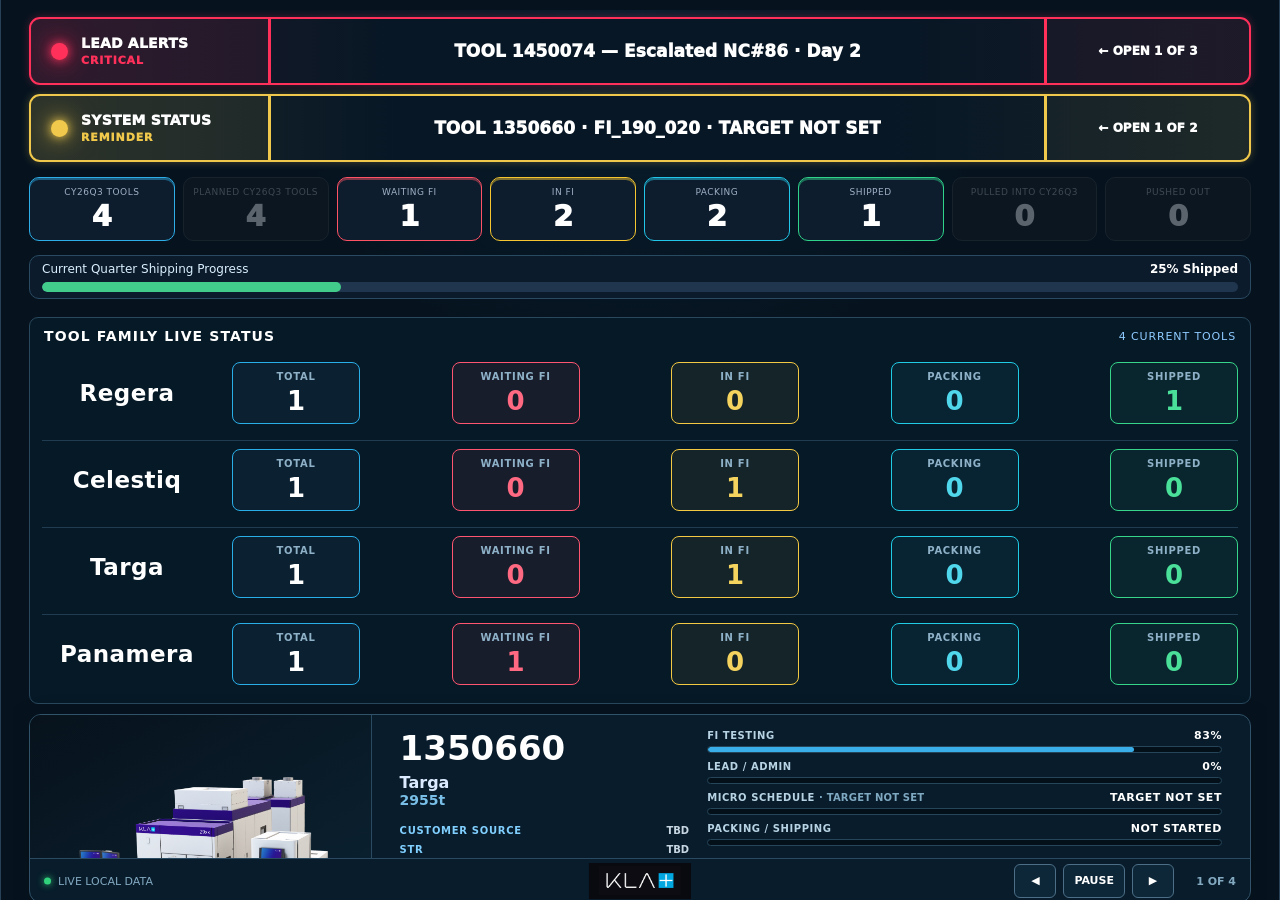
==== commit 7771259c: "Download B7 FI Command Center v0.80.63 — Operations Center Final" ====
--- a/live-status-view.html
+++ b/live-status-view.html
@@ -1,6 +1,6 @@
 <!DOCTYPE html>
 <html lang="en"><head><meta charset="UTF-8"><meta name="viewport" content="width=device-width,initial-scale=1.0">
-<title>B7 FI Live Status v0.80.62</title><script>window.B7_APP_VERSION="0.80.62";window.VERSION=window.B7_APP_VERSION;</script><link rel="stylesheet" href="css/styles-v0300.css?v=0670"><link rel="stylesheet" href="css/styles-v0210-workflow.css?v=0520"><style>body[data-theme="customer"]{--page-accent:#a78bfa;--page-accent-rgb:167,139,250}</style><link rel="stylesheet" href="css/styles-v0670.css?v=0670"><link rel="stylesheet" href="css/styles-v0700.css?v=0700"><link rel="stylesheet" href="css/styles-v0710.css?v=0710"><link rel="stylesheet" href="css/styles-v0720.css?v=0721"><link rel="stylesheet" href="css/styles-v0730.css?v=0730"><link rel="stylesheet" href="css/styles-v0740.css?v=0741"><link rel="stylesheet" href="css/styles-v0750.css?v=0750"><link rel="stylesheet" href="css/styles-v0760.css?v=0760"><link rel="stylesheet" href="css/styles-v0770.css?v=0770"><link rel="stylesheet" href="css/styles-v0780.css?v=0780"><link rel="stylesheet" href="css/styles-v0790.css?v=0790"><link rel="stylesheet" href="css/styles-v0800.css?v=0800"><link rel="stylesheet" href="css/styles-v0801.css?v=0801"><link rel="stylesheet" href="css/styles-v0803.css?v=0803"><link rel="stylesheet" href="css/styles-v0804.css?v=0805"><link rel="stylesheet" href="css/styles-v0805.css?v=0805"><link rel="stylesheet" href="css/styles-v0806.css?v=0806"><link rel="stylesheet" href="css/styles-v0807.css?v=0807"><link rel="stylesheet" href="css/styles-v0808.css?v=0808"><link rel="stylesheet" href="css/styles-v0812.css?v=0812"><link rel="stylesheet" href="css/styles-v0813.css?v=0813"><link rel="stylesheet" href="css/styles-v0814.css?v=0814"><link rel="stylesheet" href="css/styles-v0816.css?v=0816"><link rel="stylesheet" href="css/styles-v0817.css?v=0817"><link rel="stylesheet" href="css/styles-v0818.css?v=0818"><link rel="stylesheet" href="css/styles-v0819.css?v=0819"><link rel="stylesheet" href="css/styles-v0820.css?v=0820"><link rel="stylesheet" href="css/styles-v0821.css?v=0821"><link rel="stylesheet" href="css/styles-v0822.css?v=0822"><link rel="stylesheet" href="css/styles-v0823.css?v=0823"><link rel="stylesheet" href="css/styles-v0824.css?v=0824"><link rel="stylesheet" href="css/styles-v0825.css?v=0825"><link rel="stylesheet" href="css/styles-v0826.css?v=0826"><link rel="stylesheet" href="css/styles-v0827.css?v=0827"><link rel="stylesheet" href="css/styles-v0828.css?v=0828"><link rel="stylesheet" href="css/styles-v0829.css?v=0829"><link rel="stylesheet" href="css/styles-v0830.css?v=0830"><link rel="stylesheet" href="css/styles-v0831.css?v=0831"><link rel="stylesheet" href="css/styles-v0832.css?v=0832"><link rel="stylesheet" href="css/styles-v0834.css?v=0834"><link rel="stylesheet" href="css/styles-v0835.css?v=0835"><link rel="stylesheet" href="css/styles-v0845.css?v=0845"><link rel="stylesheet" href="css/styles-v0847.css?v=0848"><link rel="stylesheet" href="css/styles-v0849.css?v=0849"><link rel="stylesheet" href="css/styles-v0850.css?v=0850"><link rel="stylesheet" href="css/styles-v0861.css?v=8062"></head>
+<title>B7 FI Live Status v0.80.63</title><script>window.B7_APP_VERSION="0.80.63";window.VERSION=window.B7_APP_VERSION;</script><link rel="stylesheet" href="css/styles-v0300.css?v=0670"><link rel="stylesheet" href="css/styles-v0210-workflow.css?v=0520"><style>body[data-theme="customer"]{--page-accent:#a78bfa;--page-accent-rgb:167,139,250}</style><link rel="stylesheet" href="css/styles-v0670.css?v=0670"><link rel="stylesheet" href="css/styles-v0700.css?v=0700"><link rel="stylesheet" href="css/styles-v0710.css?v=0710"><link rel="stylesheet" href="css/styles-v0720.css?v=0721"><link rel="stylesheet" href="css/styles-v0730.css?v=0730"><link rel="stylesheet" href="css/styles-v0740.css?v=0741"><link rel="stylesheet" href="css/styles-v0750.css?v=0750"><link rel="stylesheet" href="css/styles-v0760.css?v=0760"><link rel="stylesheet" href="css/styles-v0770.css?v=0770"><link rel="stylesheet" href="css/styles-v0780.css?v=0780"><link rel="stylesheet" href="css/styles-v0790.css?v=0790"><link rel="stylesheet" href="css/styles-v0800.css?v=0800"><link rel="stylesheet" href="css/styles-v0801.css?v=0801"><link rel="stylesheet" href="css/styles-v0803.css?v=0803"><link rel="stylesheet" href="css/styles-v0804.css?v=0805"><link rel="stylesheet" href="css/styles-v0805.css?v=0805"><link rel="stylesheet" href="css/styles-v0806.css?v=0806"><link rel="stylesheet" href="css/styles-v0807.css?v=0807"><link rel="stylesheet" href="css/styles-v0808.css?v=0808"><link rel="stylesheet" href="css/styles-v0812.css?v=0812"><link rel="stylesheet" href="css/styles-v0813.css?v=0813"><link rel="stylesheet" href="css/styles-v0814.css?v=0814"><link rel="stylesheet" href="css/styles-v0816.css?v=0816"><link rel="stylesheet" href="css/styles-v0817.css?v=0817"><link rel="stylesheet" href="css/styles-v0818.css?v=0818"><link rel="stylesheet" href="css/styles-v0819.css?v=0819"><link rel="stylesheet" href="css/styles-v0820.css?v=0820"><link rel="stylesheet" href="css/styles-v0821.css?v=0821"><link rel="stylesheet" href="css/styles-v0822.css?v=0822"><link rel="stylesheet" href="css/styles-v0823.css?v=0823"><link rel="stylesheet" href="css/styles-v0824.css?v=0824"><link rel="stylesheet" href="css/styles-v0825.css?v=0825"><link rel="stylesheet" href="css/styles-v0826.css?v=0826"><link rel="stylesheet" href="css/styles-v0827.css?v=0827"><link rel="stylesheet" href="css/styles-v0828.css?v=0828"><link rel="stylesheet" href="css/styles-v0829.css?v=0829"><link rel="stylesheet" href="css/styles-v0830.css?v=0830"><link rel="stylesheet" href="css/styles-v0831.css?v=0831"><link rel="stylesheet" href="css/styles-v0832.css?v=0832"><link rel="stylesheet" href="css/styles-v0834.css?v=0834"><link rel="stylesheet" href="css/styles-v0835.css?v=0835"><link rel="stylesheet" href="css/styles-v0845.css?v=0845"><link rel="stylesheet" href="css/styles-v0847.css?v=0848"><link rel="stylesheet" href="css/styles-v0849.css?v=0849"><link rel="stylesheet" href="css/styles-v0850.css?v=0850"><link rel="stylesheet" href="css/styles-v0861.css?v=8062"><link rel="stylesheet" href="css/styles-v0863.css?v=8063"></head>
 <body data-theme="home" data-live-viewer-only="true">
 <div class="sticky-header"><header class="hero compact-hero v57-hero">
   <div class="v57-header">
@@ -23,10 +23,10 @@
 <button id="screenshotExit" class="screenshot-exit">Exit Screenshot Mode</button>
 
 <footer class="v57-footer">
-      <strong id="appVersionLabel">B7 FI COMMAND CENTER V0.80.62</strong>
+      <strong id="appVersionLabel">B7 FI COMMAND CENTER V0.80.63</strong>
       <button id="administrationCenterFooter" class="v57-admin-footer-btn">ADMINISTRATION CENTER</button>
       <span>Building 7 · Final Integration · Operations</span>
     </footer>
 <script>window.addEventListener('error',function(e){var a=document.getElementById('app');if(a&&!a.dataset.rendered)a.innerHTML='<div class="panel"><h2>Command Center could not load</h2><p class="gray">'+String(e.message||'Unknown error')+'</p></div>'})</script>
 <div id="wallboardControls" class="wallboard-controls" aria-label="Wallboard controls"><button id="wallPrev">◀</button><button id="wallPause">PAUSE</button><button id="wallNext">▶</button><button id="wallExit">EXIT WALLBOARD</button><span id="wallLive">● LIVE</span></div>
-<script src="js/app-v0300.js?v=0410"></script><script src="js/merge-bridge-v0400.js?v=0410"></script><script src="js/app-v0210-workflow.js?v=0410"></script><script src="js/merge-compat-v0400.js?v=0410"></script><script src="js/merge-fixes-v0410.js?v=0410"></script><script src="js/patch-v0430.js?v=0430"></script><script src="js/patch-v0450.js?v=0450"></script><script src="js/patch-v0460.js?v=0460"></script><script src="js/patch-v0470.js?v=0470"></script><script src="js/patch-v0480.js?v=0480"></script><script src="js/patch-v0490.js?v=0490"></script><script src="js/patch-v0491.js?v=0491"></script><script src="js/patch-v0492.js?v=0492"></script><script src="js/patch-v0500.js?v=0500"></script><script src="js/patch-v0510.js?v=0515"></script><script src="js/patch-v0600.js?v=0600"></script><script src="js/patch-v0610.js?v=0610"></script><script src="js/patch-v0620.js?v=0620"></script><script src="js/patch-v0630.js?v=0630"></script><script src="js/patch-v0640.js?v=0640"></script><script src="js/patch-v0650.js?v=0650"></script><script src="js/patch-v0660.js?v=0660"></script><script src="js/patch-v0670.js?v=0670"></script><script src="js/patch-v0700.js?v=0700"></script><script src="js/patch-v0710.js?v=0710"></script><script src="js/patch-v0720.js?v=0721"></script><script src="js/patch-v0730.js?v=0730"></script><script src="js/patch-v0740.js?v=0741"></script><script src="js/patch-v0750.js?v=0750"></script><script src="js/patch-v0760.js?v=0760"></script><script src="js/patch-v0770.js?v=0770"></script><script src="js/patch-v0780.js?v=0780"></script><script src="js/patch-v0790.js?v=0790"></script><script src="js/patch-v0800.js?v=0800"></script><script src="js/patch-v0801.js?v=0801"></script><script src="js/patch-v0803.js?v=0807"></script><script src="js/patch-v0804.js?v=0805"></script><script src="js/patch-v0806.js?v=0806"></script><script src="js/patch-v0808.js?v=0810"></script><script src="js/patch-v0809.js?v=0810"></script><script src="js/patch-v0819.js?v=0819"></script><script src="js/patch-v0820.js?v=0820"></script><script src="js/patch-v0821.js?v=0821"></script><script src="js/patch-v0822.js?v=0822"></script><script src="js/patch-v0823.js?v=0823"></script><script src="js/patch-v0824.js?v=0824"></script><script src="js/patch-v0825.js?v=0825"></script><script src="js/patch-v0826.js?v=0826"></script><script src="js/patch-v0827.js?v=0827"></script><script src="js/patch-v0828.js?v=0828"></script><script src="js/patch-v0829.js?v=0829"></script><script src="js/patch-v0830.js?v=0830"></script><script src="js/patch-v0831.js?v=0831"></script><script src="js/patch-v0832.js?v=0832"></script><script src="js/patch-v0834.js?v=0834"></script><script src="js/patch-v0835.js?v=0835"></script><script src="js/patch-v0845.js?v=0845"></script><script src="js/patch-v0847.js?v=0848"></script><script src="js/patch-v0849.js?v=0849"></script><script src="js/patch-v0850.js?v=0850"></script><script src="js/patch-v0861.js?v=8062"></script></body></html>+<script src="js/app-v0300.js?v=0410"></script><script src="js/merge-bridge-v0400.js?v=0410"></script><script src="js/app-v0210-workflow.js?v=0410"></script><script src="js/merge-compat-v0400.js?v=0410"></script><script src="js/merge-fixes-v0410.js?v=0410"></script><script src="js/patch-v0430.js?v=0430"></script><script src="js/patch-v0450.js?v=0450"></script><script src="js/patch-v0460.js?v=0460"></script><script src="js/patch-v0470.js?v=0470"></script><script src="js/patch-v0480.js?v=0480"></script><script src="js/patch-v0490.js?v=0490"></script><script src="js/patch-v0491.js?v=0491"></script><script src="js/patch-v0492.js?v=0492"></script><script src="js/patch-v0500.js?v=0500"></script><script src="js/patch-v0510.js?v=0515"></script><script src="js/patch-v0600.js?v=0600"></script><script src="js/patch-v0610.js?v=0610"></script><script src="js/patch-v0620.js?v=0620"></script><script src="js/patch-v0630.js?v=0630"></script><script src="js/patch-v0640.js?v=0640"></script><script src="js/patch-v0650.js?v=0650"></script><script src="js/patch-v0660.js?v=0660"></script><script src="js/patch-v0670.js?v=0670"></script><script src="js/patch-v0700.js?v=0700"></script><script src="js/patch-v0710.js?v=0710"></script><script src="js/patch-v0720.js?v=0721"></script><script src="js/patch-v0730.js?v=0730"></script><script src="js/patch-v0740.js?v=0741"></script><script src="js/patch-v0750.js?v=0750"></script><script src="js/patch-v0760.js?v=0760"></script><script src="js/patch-v0770.js?v=0770"></script><script src="js/patch-v0780.js?v=0780"></script><script src="js/patch-v0790.js?v=0790"></script><script src="js/patch-v0800.js?v=0800"></script><script src="js/patch-v0801.js?v=0801"></script><script src="js/patch-v0803.js?v=0807"></script><script src="js/patch-v0804.js?v=0805"></script><script src="js/patch-v0806.js?v=0806"></script><script src="js/patch-v0808.js?v=0810"></script><script src="js/patch-v0809.js?v=0810"></script><script src="js/patch-v0819.js?v=0819"></script><script src="js/patch-v0820.js?v=0820"></script><script src="js/patch-v0821.js?v=0821"></script><script src="js/patch-v0822.js?v=0822"></script><script src="js/patch-v0823.js?v=0823"></script><script src="js/patch-v0824.js?v=0824"></script><script src="js/patch-v0825.js?v=0825"></script><script src="js/patch-v0826.js?v=0826"></script><script src="js/patch-v0827.js?v=0827"></script><script src="js/patch-v0828.js?v=0828"></script><script src="js/patch-v0829.js?v=0829"></script><script src="js/patch-v0830.js?v=0830"></script><script src="js/patch-v0831.js?v=0831"></script><script src="js/patch-v0832.js?v=0832"></script><script src="js/patch-v0834.js?v=0834"></script><script src="js/patch-v0835.js?v=0835"></script><script src="js/patch-v0845.js?v=0845"></script><script src="js/patch-v0847.js?v=0848"></script><script src="js/patch-v0849.js?v=0849"></script><script src="js/patch-v0850.js?v=0850"></script><script src="js/patch-v0861.js?v=8062"></script><script src="js/patch-v0863.js?v=8063"></script></body></html>
--- a/css/styles-v0863.css
+++ b/css/styles-v0863.css
@@ -0,0 +1,172 @@
+/* B7 FI Command Center v0.80.63 — Operations Center final layout + global page-nav stabilization */
+
+/* Single visible secondary page-navigation authority. v0.80.56 created a second bar;
+   v0.80.60 owns #floatingActions, so keep only that one visible. */
+#b7PageToolbar{display:none!important}
+#floatingActions.v860-toolbar,
+#floatingActions.v855-toolbar{
+  display:grid!important;
+  grid-template-columns:minmax(0,1fr) auto!important;
+  align-items:center!important;
+  gap:14px!important;
+  width:100%!important;
+  max-width:none!important;
+  min-height:46px!important;
+  padding:6px 12px!important;
+  margin:0!important;
+  box-sizing:border-box!important;
+  border-left:0!important;
+  border-right:0!important;
+  border-radius:0!important;
+}
+#floatingActions .v860-left,#floatingActions .v855-left{justify-self:start!important;display:flex!important;align-items:center!important;gap:8px!important;flex-wrap:nowrap!important;min-width:0!important}
+#floatingActions .v860-right,#floatingActions .v855-right{justify-self:end!important;display:flex!important;align-items:center!important;gap:8px!important;flex-wrap:nowrap!important;margin-left:0!important;min-width:0!important}
+#floatingActions .btn{white-space:nowrap!important}
+
+/* Operations: use the same horizontal rails as the alert/status bars. */
+body.v825-operations-dashboard #app.page-shell,
+body[data-center="home"] #app.page-shell{
+  width:100%!important;
+  max-width:none!important;
+  padding-left:12px!important;
+  padding-right:12px!important;
+  padding-top:10px!important;
+  padding-bottom:0!important;
+  min-height:0!important;
+  flex:0 0 auto!important;
+  box-sizing:border-box!important;
+}
+body.v825-operations-dashboard .v825-operations-live,
+body[data-center="home"] .v825-operations-live,
+body.v802-live-status .v803-live-shell{
+  width:100%!important;
+  max-width:none!important;
+  margin-left:0!important;
+  margin-right:0!important;
+}
+body.v825-operations-dashboard .v825-operations-live>.v802-live-metrics,
+body.v825-operations-dashboard .v825-operations-live>.v829-quarter-progress,
+body.v825-operations-dashboard .v825-operations-live>.v861-family-section,
+body.v825-operations-dashboard .v825-operations-live>.v802-carousel,
+body[data-center="home"] .v825-operations-live>.v802-live-metrics,
+body[data-center="home"] .v825-operations-live>.v829-quarter-progress,
+body[data-center="home"] .v825-operations-live>.v861-family-section,
+body[data-center="home"] .v825-operations-live>.v802-carousel,
+body.v802-live-status .v803-live-shell>.v802-live-metrics,
+body.v802-live-status .v803-live-shell>.v829-quarter-progress,
+body.v802-live-status .v803-live-shell>.v861-family-section,
+body.v802-live-status .v803-live-shell>.v802-carousel{
+  width:100%!important;
+  max-width:none!important;
+  margin-left:0!important;
+  margin-right:0!important;
+  box-sizing:border-box!important;
+}
+
+/* Family countdown: compact vertical tiles, centered, large readable numbers. */
+.v861-family-section{
+  margin:8px 0 10px!important;
+  padding:10px 12px!important;
+  border-radius:9px!important;
+}
+.v861-family-header{margin-bottom:10px!important;padding:0 2px!important}
+.v861-family-header strong{font-size:14px!important;letter-spacing:.08em!important}
+.v861-family-header span{font-size:11px!important}
+.v861-family-list{gap:8px!important}
+.v861-family-row{
+  display:grid!important;
+  grid-template-columns:170px minmax(0,1fr)!important;
+  gap:20px!important;
+  align-items:center!important;
+  padding:8px 0!important;
+}
+.v861-family-row h3{
+  margin:0!important;
+  font-size:23px!important;
+  line-height:1!important;
+  text-align:center!important;
+  letter-spacing:.02em!important;
+}
+.v861-family-kpis{
+  display:grid!important;
+  grid-template-columns:repeat(5,minmax(92px,128px))!important;
+  justify-content:space-between!important;
+  justify-items:center!important;
+  align-items:stretch!important;
+  gap:14px!important;
+}
+.v861-family-kpi{
+  width:100%!important;
+  max-width:128px!important;
+  min-height:62px!important;
+  padding:8px 7px!important;
+  display:flex!important;
+  flex-direction:column!important;
+  align-items:center!important;
+  justify-content:center!important;
+  text-align:center!important;
+  border-radius:8px!important;
+}
+.v861-family-kpi span{
+  font-size:10px!important;
+  line-height:1.05!important;
+  font-weight:800!important;
+  letter-spacing:.07em!important;
+  text-align:center!important;
+}
+.v861-family-kpi b{
+  font-size:26px!important;
+  line-height:1!important;
+  margin-top:5px!important;
+  text-align:center!important;
+}
+
+/* Make the product image use the photo region instead of floating small inside it. */
+body.v825-operations-dashboard .v802-tool-visual,
+body[data-center="home"] .v802-tool-visual,
+body.v802-live-status .v802-tool-visual{
+  padding:6px!important;
+  overflow:hidden!important;
+}
+body.v825-operations-dashboard .v802-tool-visual img,
+body[data-center="home"] .v802-tool-visual img,
+body.v802-live-status .v802-tool-visual img{
+  width:94%!important;
+  height:94%!important;
+  max-width:94%!important;
+  max-height:94%!important;
+  padding:0!important;
+  margin:auto!important;
+  object-fit:contain!important;
+  object-position:center!important;
+}
+
+/* Remove artificial viewport stretch below the live card. The footer follows content. */
+body.v825-operations-dashboard,
+body[data-center="home"]{
+  min-height:0!important;
+}
+body.v825-operations-dashboard>main#app,
+body[data-center="home"]>main#app{
+  flex:0 0 auto!important;
+  min-height:0!important;
+}
+body.v825-operations-dashboard>footer.v57-footer,
+body[data-center="home"]>footer.v57-footer{
+  margin-top:0!important;
+}
+
+@media(max-width:1100px){
+  .v861-family-row{grid-template-columns:135px minmax(0,1fr)!important;gap:12px!important}
+  .v861-family-row h3{font-size:20px!important}
+  .v861-family-kpis{grid-template-columns:repeat(5,minmax(78px,1fr))!important;gap:8px!important}
+  .v861-family-kpi{max-width:none!important}
+}
+@media(max-width:760px){
+  #floatingActions.v860-toolbar,#floatingActions.v855-toolbar{overflow-x:auto!important;grid-template-columns:auto auto!important}
+  .v861-family-row{grid-template-columns:1fr!important;gap:8px!important}
+  .v861-family-row h3{text-align:left!important}
+  .v861-family-kpis{grid-template-columns:repeat(2,1fr)!important;justify-content:stretch!important}
+  .v861-family-kpi{max-width:none!important}
+  .v861-family-kpi:first-child{grid-column:1/-1!important}
+}
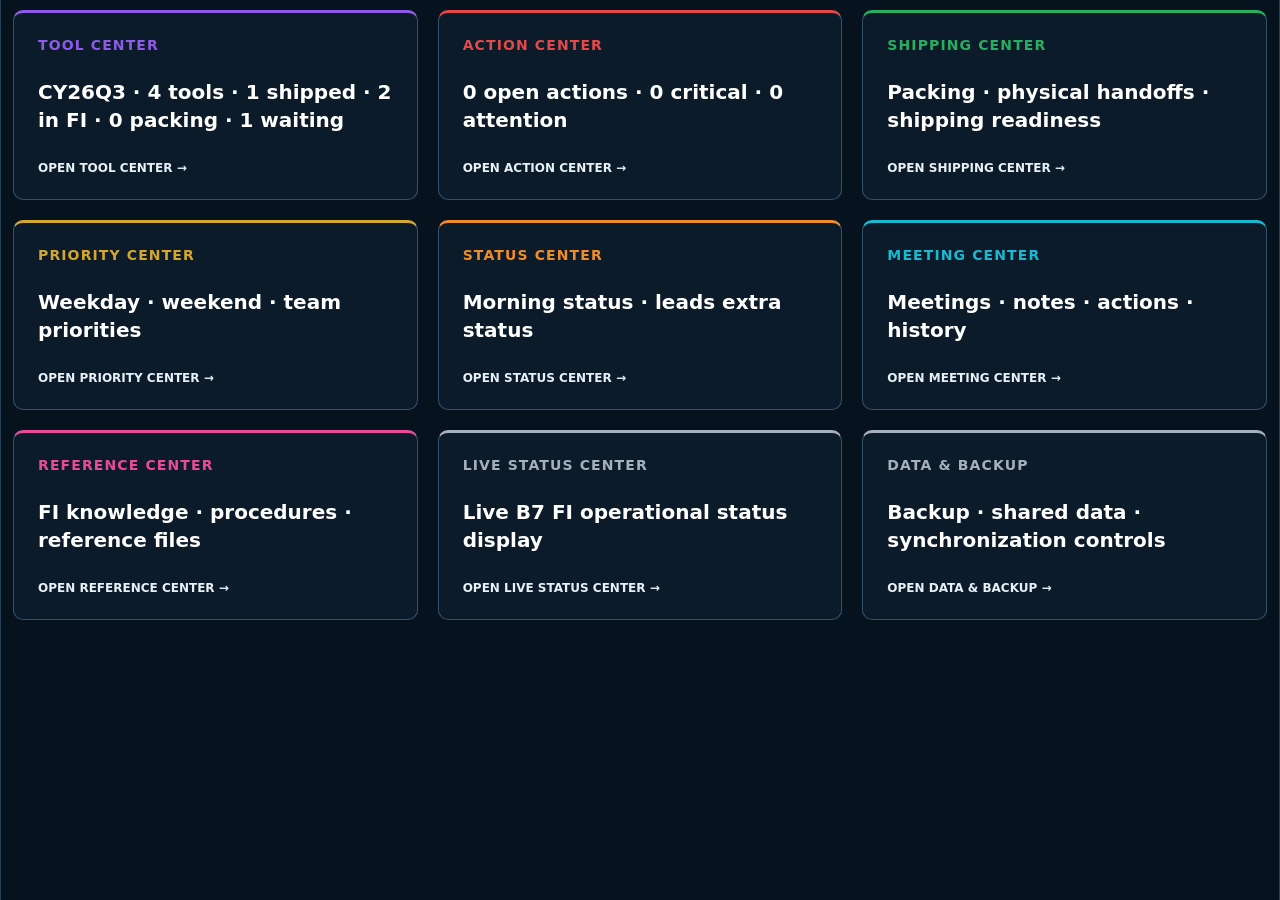
==== commit e6dd67d6: "Download B7 FI Command Center v0.80.64 — Responsiveness Hotfix" ====
--- a/live-status-view.html
+++ b/live-status-view.html
@@ -1,6 +1,6 @@
 <!DOCTYPE html>
 <html lang="en"><head><meta charset="UTF-8"><meta name="viewport" content="width=device-width,initial-scale=1.0">
-<title>B7 FI Live Status v0.80.63</title><script>window.B7_APP_VERSION="0.80.63";window.VERSION=window.B7_APP_VERSION;</script><link rel="stylesheet" href="css/styles-v0300.css?v=0670"><link rel="stylesheet" href="css/styles-v0210-workflow.css?v=0520"><style>body[data-theme="customer"]{--page-accent:#a78bfa;--page-accent-rgb:167,139,250}</style><link rel="stylesheet" href="css/styles-v0670.css?v=0670"><link rel="stylesheet" href="css/styles-v0700.css?v=0700"><link rel="stylesheet" href="css/styles-v0710.css?v=0710"><link rel="stylesheet" href="css/styles-v0720.css?v=0721"><link rel="stylesheet" href="css/styles-v0730.css?v=0730"><link rel="stylesheet" href="css/styles-v0740.css?v=0741"><link rel="stylesheet" href="css/styles-v0750.css?v=0750"><link rel="stylesheet" href="css/styles-v0760.css?v=0760"><link rel="stylesheet" href="css/styles-v0770.css?v=0770"><link rel="stylesheet" href="css/styles-v0780.css?v=0780"><link rel="stylesheet" href="css/styles-v0790.css?v=0790"><link rel="stylesheet" href="css/styles-v0800.css?v=0800"><link rel="stylesheet" href="css/styles-v0801.css?v=0801"><link rel="stylesheet" href="css/styles-v0803.css?v=0803"><link rel="stylesheet" href="css/styles-v0804.css?v=0805"><link rel="stylesheet" href="css/styles-v0805.css?v=0805"><link rel="stylesheet" href="css/styles-v0806.css?v=0806"><link rel="stylesheet" href="css/styles-v0807.css?v=0807"><link rel="stylesheet" href="css/styles-v0808.css?v=0808"><link rel="stylesheet" href="css/styles-v0812.css?v=0812"><link rel="stylesheet" href="css/styles-v0813.css?v=0813"><link rel="stylesheet" href="css/styles-v0814.css?v=0814"><link rel="stylesheet" href="css/styles-v0816.css?v=0816"><link rel="stylesheet" href="css/styles-v0817.css?v=0817"><link rel="stylesheet" href="css/styles-v0818.css?v=0818"><link rel="stylesheet" href="css/styles-v0819.css?v=0819"><link rel="stylesheet" href="css/styles-v0820.css?v=0820"><link rel="stylesheet" href="css/styles-v0821.css?v=0821"><link rel="stylesheet" href="css/styles-v0822.css?v=0822"><link rel="stylesheet" href="css/styles-v0823.css?v=0823"><link rel="stylesheet" href="css/styles-v0824.css?v=0824"><link rel="stylesheet" href="css/styles-v0825.css?v=0825"><link rel="stylesheet" href="css/styles-v0826.css?v=0826"><link rel="stylesheet" href="css/styles-v0827.css?v=0827"><link rel="stylesheet" href="css/styles-v0828.css?v=0828"><link rel="stylesheet" href="css/styles-v0829.css?v=0829"><link rel="stylesheet" href="css/styles-v0830.css?v=0830"><link rel="stylesheet" href="css/styles-v0831.css?v=0831"><link rel="stylesheet" href="css/styles-v0832.css?v=0832"><link rel="stylesheet" href="css/styles-v0834.css?v=0834"><link rel="stylesheet" href="css/styles-v0835.css?v=0835"><link rel="stylesheet" href="css/styles-v0845.css?v=0845"><link rel="stylesheet" href="css/styles-v0847.css?v=0848"><link rel="stylesheet" href="css/styles-v0849.css?v=0849"><link rel="stylesheet" href="css/styles-v0850.css?v=0850"><link rel="stylesheet" href="css/styles-v0861.css?v=8062"><link rel="stylesheet" href="css/styles-v0863.css?v=8063"></head>
+<title>B7 FI Live Status v0.80.64</title><script>window.B7_APP_VERSION="0.80.64";window.VERSION=window.B7_APP_VERSION;</script><link rel="stylesheet" href="css/styles-v0300.css?v=0670"><link rel="stylesheet" href="css/styles-v0210-workflow.css?v=0520"><style>body[data-theme="customer"]{--page-accent:#a78bfa;--page-accent-rgb:167,139,250}</style><link rel="stylesheet" href="css/styles-v0670.css?v=0670"><link rel="stylesheet" href="css/styles-v0700.css?v=0700"><link rel="stylesheet" href="css/styles-v0710.css?v=0710"><link rel="stylesheet" href="css/styles-v0720.css?v=0721"><link rel="stylesheet" href="css/styles-v0730.css?v=0730"><link rel="stylesheet" href="css/styles-v0740.css?v=0741"><link rel="stylesheet" href="css/styles-v0750.css?v=0750"><link rel="stylesheet" href="css/styles-v0760.css?v=0760"><link rel="stylesheet" href="css/styles-v0770.css?v=0770"><link rel="stylesheet" href="css/styles-v0780.css?v=0780"><link rel="stylesheet" href="css/styles-v0790.css?v=0790"><link rel="stylesheet" href="css/styles-v0800.css?v=0800"><link rel="stylesheet" href="css/styles-v0801.css?v=0801"><link rel="stylesheet" href="css/styles-v0803.css?v=0803"><link rel="stylesheet" href="css/styles-v0804.css?v=0805"><link rel="stylesheet" href="css/styles-v0805.css?v=0805"><link rel="stylesheet" href="css/styles-v0806.css?v=0806"><link rel="stylesheet" href="css/styles-v0807.css?v=0807"><link rel="stylesheet" href="css/styles-v0808.css?v=0808"><link rel="stylesheet" href="css/styles-v0812.css?v=0812"><link rel="stylesheet" href="css/styles-v0813.css?v=0813"><link rel="stylesheet" href="css/styles-v0814.css?v=0814"><link rel="stylesheet" href="css/styles-v0816.css?v=0816"><link rel="stylesheet" href="css/styles-v0817.css?v=0817"><link rel="stylesheet" href="css/styles-v0818.css?v=0818"><link rel="stylesheet" href="css/styles-v0819.css?v=0819"><link rel="stylesheet" href="css/styles-v0820.css?v=0820"><link rel="stylesheet" href="css/styles-v0821.css?v=0821"><link rel="stylesheet" href="css/styles-v0822.css?v=0822"><link rel="stylesheet" href="css/styles-v0823.css?v=0823"><link rel="stylesheet" href="css/styles-v0824.css?v=0824"><link rel="stylesheet" href="css/styles-v0825.css?v=0825"><link rel="stylesheet" href="css/styles-v0826.css?v=0826"><link rel="stylesheet" href="css/styles-v0827.css?v=0827"><link rel="stylesheet" href="css/styles-v0828.css?v=0828"><link rel="stylesheet" href="css/styles-v0829.css?v=0829"><link rel="stylesheet" href="css/styles-v0830.css?v=0830"><link rel="stylesheet" href="css/styles-v0831.css?v=0831"><link rel="stylesheet" href="css/styles-v0832.css?v=0832"><link rel="stylesheet" href="css/styles-v0834.css?v=0834"><link rel="stylesheet" href="css/styles-v0835.css?v=0835"><link rel="stylesheet" href="css/styles-v0845.css?v=0845"><link rel="stylesheet" href="css/styles-v0847.css?v=0848"><link rel="stylesheet" href="css/styles-v0849.css?v=0849"><link rel="stylesheet" href="css/styles-v0850.css?v=0850"><link rel="stylesheet" href="css/styles-v0861.css?v=8062"><link rel="stylesheet" href="css/styles-v0863.css?v=8064"></head>
 <body data-theme="home" data-live-viewer-only="true">
 <div class="sticky-header"><header class="hero compact-hero v57-hero">
   <div class="v57-header">
@@ -23,10 +23,10 @@
 <button id="screenshotExit" class="screenshot-exit">Exit Screenshot Mode</button>
 
 <footer class="v57-footer">
-      <strong id="appVersionLabel">B7 FI COMMAND CENTER V0.80.63</strong>
+      <strong id="appVersionLabel">B7 FI COMMAND CENTER V0.80.64</strong>
       <button id="administrationCenterFooter" class="v57-admin-footer-btn">ADMINISTRATION CENTER</button>
       <span>Building 7 · Final Integration · Operations</span>
     </footer>
 <script>window.addEventListener('error',function(e){var a=document.getElementById('app');if(a&&!a.dataset.rendered)a.innerHTML='<div class="panel"><h2>Command Center could not load</h2><p class="gray">'+String(e.message||'Unknown error')+'</p></div>'})</script>
 <div id="wallboardControls" class="wallboard-controls" aria-label="Wallboard controls"><button id="wallPrev">◀</button><button id="wallPause">PAUSE</button><button id="wallNext">▶</button><button id="wallExit">EXIT WALLBOARD</button><span id="wallLive">● LIVE</span></div>
-<script src="js/app-v0300.js?v=0410"></script><script src="js/merge-bridge-v0400.js?v=0410"></script><script src="js/app-v0210-workflow.js?v=0410"></script><script src="js/merge-compat-v0400.js?v=0410"></script><script src="js/merge-fixes-v0410.js?v=0410"></script><script src="js/patch-v0430.js?v=0430"></script><script src="js/patch-v0450.js?v=0450"></script><script src="js/patch-v0460.js?v=0460"></script><script src="js/patch-v0470.js?v=0470"></script><script src="js/patch-v0480.js?v=0480"></script><script src="js/patch-v0490.js?v=0490"></script><script src="js/patch-v0491.js?v=0491"></script><script src="js/patch-v0492.js?v=0492"></script><script src="js/patch-v0500.js?v=0500"></script><script src="js/patch-v0510.js?v=0515"></script><script src="js/patch-v0600.js?v=0600"></script><script src="js/patch-v0610.js?v=0610"></script><script src="js/patch-v0620.js?v=0620"></script><script src="js/patch-v0630.js?v=0630"></script><script src="js/patch-v0640.js?v=0640"></script><script src="js/patch-v0650.js?v=0650"></script><script src="js/patch-v0660.js?v=0660"></script><script src="js/patch-v0670.js?v=0670"></script><script src="js/patch-v0700.js?v=0700"></script><script src="js/patch-v0710.js?v=0710"></script><script src="js/patch-v0720.js?v=0721"></script><script src="js/patch-v0730.js?v=0730"></script><script src="js/patch-v0740.js?v=0741"></script><script src="js/patch-v0750.js?v=0750"></script><script src="js/patch-v0760.js?v=0760"></script><script src="js/patch-v0770.js?v=0770"></script><script src="js/patch-v0780.js?v=0780"></script><script src="js/patch-v0790.js?v=0790"></script><script src="js/patch-v0800.js?v=0800"></script><script src="js/patch-v0801.js?v=0801"></script><script src="js/patch-v0803.js?v=0807"></script><script src="js/patch-v0804.js?v=0805"></script><script src="js/patch-v0806.js?v=0806"></script><script src="js/patch-v0808.js?v=0810"></script><script src="js/patch-v0809.js?v=0810"></script><script src="js/patch-v0819.js?v=0819"></script><script src="js/patch-v0820.js?v=0820"></script><script src="js/patch-v0821.js?v=0821"></script><script src="js/patch-v0822.js?v=0822"></script><script src="js/patch-v0823.js?v=0823"></script><script src="js/patch-v0824.js?v=0824"></script><script src="js/patch-v0825.js?v=0825"></script><script src="js/patch-v0826.js?v=0826"></script><script src="js/patch-v0827.js?v=0827"></script><script src="js/patch-v0828.js?v=0828"></script><script src="js/patch-v0829.js?v=0829"></script><script src="js/patch-v0830.js?v=0830"></script><script src="js/patch-v0831.js?v=0831"></script><script src="js/patch-v0832.js?v=0832"></script><script src="js/patch-v0834.js?v=0834"></script><script src="js/patch-v0835.js?v=0835"></script><script src="js/patch-v0845.js?v=0845"></script><script src="js/patch-v0847.js?v=0848"></script><script src="js/patch-v0849.js?v=0849"></script><script src="js/patch-v0850.js?v=0850"></script><script src="js/patch-v0861.js?v=8062"></script><script src="js/patch-v0863.js?v=8063"></script></body></html>+<script src="js/app-v0300.js?v=0410"></script><script src="js/merge-bridge-v0400.js?v=0410"></script><script src="js/app-v0210-workflow.js?v=0410"></script><script src="js/merge-compat-v0400.js?v=0410"></script><script src="js/merge-fixes-v0410.js?v=0410"></script><script src="js/patch-v0430.js?v=0430"></script><script src="js/patch-v0450.js?v=0450"></script><script src="js/patch-v0460.js?v=0460"></script><script src="js/patch-v0470.js?v=0470"></script><script src="js/patch-v0480.js?v=0480"></script><script src="js/patch-v0490.js?v=0490"></script><script src="js/patch-v0491.js?v=0491"></script><script src="js/patch-v0492.js?v=0492"></script><script src="js/patch-v0500.js?v=0500"></script><script src="js/patch-v0510.js?v=0515"></script><script src="js/patch-v0600.js?v=0600"></script><script src="js/patch-v0610.js?v=0610"></script><script src="js/patch-v0620.js?v=0620"></script><script src="js/patch-v0630.js?v=0630"></script><script src="js/patch-v0640.js?v=0640"></script><script src="js/patch-v0650.js?v=0650"></script><script src="js/patch-v0660.js?v=0660"></script><script src="js/patch-v0670.js?v=0670"></script><script src="js/patch-v0700.js?v=0700"></script><script src="js/patch-v0710.js?v=0710"></script><script src="js/patch-v0720.js?v=0721"></script><script src="js/patch-v0730.js?v=0730"></script><script src="js/patch-v0740.js?v=0741"></script><script src="js/patch-v0750.js?v=0750"></script><script src="js/patch-v0760.js?v=0760"></script><script src="js/patch-v0770.js?v=0770"></script><script src="js/patch-v0780.js?v=0780"></script><script src="js/patch-v0790.js?v=0790"></script><script src="js/patch-v0800.js?v=0800"></script><script src="js/patch-v0801.js?v=0801"></script><script src="js/patch-v0803.js?v=0807"></script><script src="js/patch-v0804.js?v=0805"></script><script src="js/patch-v0806.js?v=0806"></script><script src="js/patch-v0808.js?v=0810"></script><script src="js/patch-v0809.js?v=0810"></script><script src="js/patch-v0819.js?v=0819"></script><script src="js/patch-v0820.js?v=0820"></script><script src="js/patch-v0821.js?v=0821"></script><script src="js/patch-v0822.js?v=0822"></script><script src="js/patch-v0823.js?v=0823"></script><script src="js/patch-v0824.js?v=0824"></script><script src="js/patch-v0825.js?v=0825"></script><script src="js/patch-v0826.js?v=0826"></script><script src="js/patch-v0827.js?v=0827"></script><script src="js/patch-v0828.js?v=0828"></script><script src="js/patch-v0829.js?v=0829"></script><script src="js/patch-v0830.js?v=0830"></script><script src="js/patch-v0831.js?v=0831"></script><script src="js/patch-v0832.js?v=0832"></script><script src="js/patch-v0834.js?v=0834"></script><script src="js/patch-v0835.js?v=0835"></script><script src="js/patch-v0845.js?v=0845"></script><script src="js/patch-v0847.js?v=0848"></script><script src="js/patch-v0849.js?v=0849"></script><script src="js/patch-v0850.js?v=0850"></script><script src="js/patch-v0861.js?v=8062"></script><script src="js/patch-v0863.js?v=8064"></script></body></html>
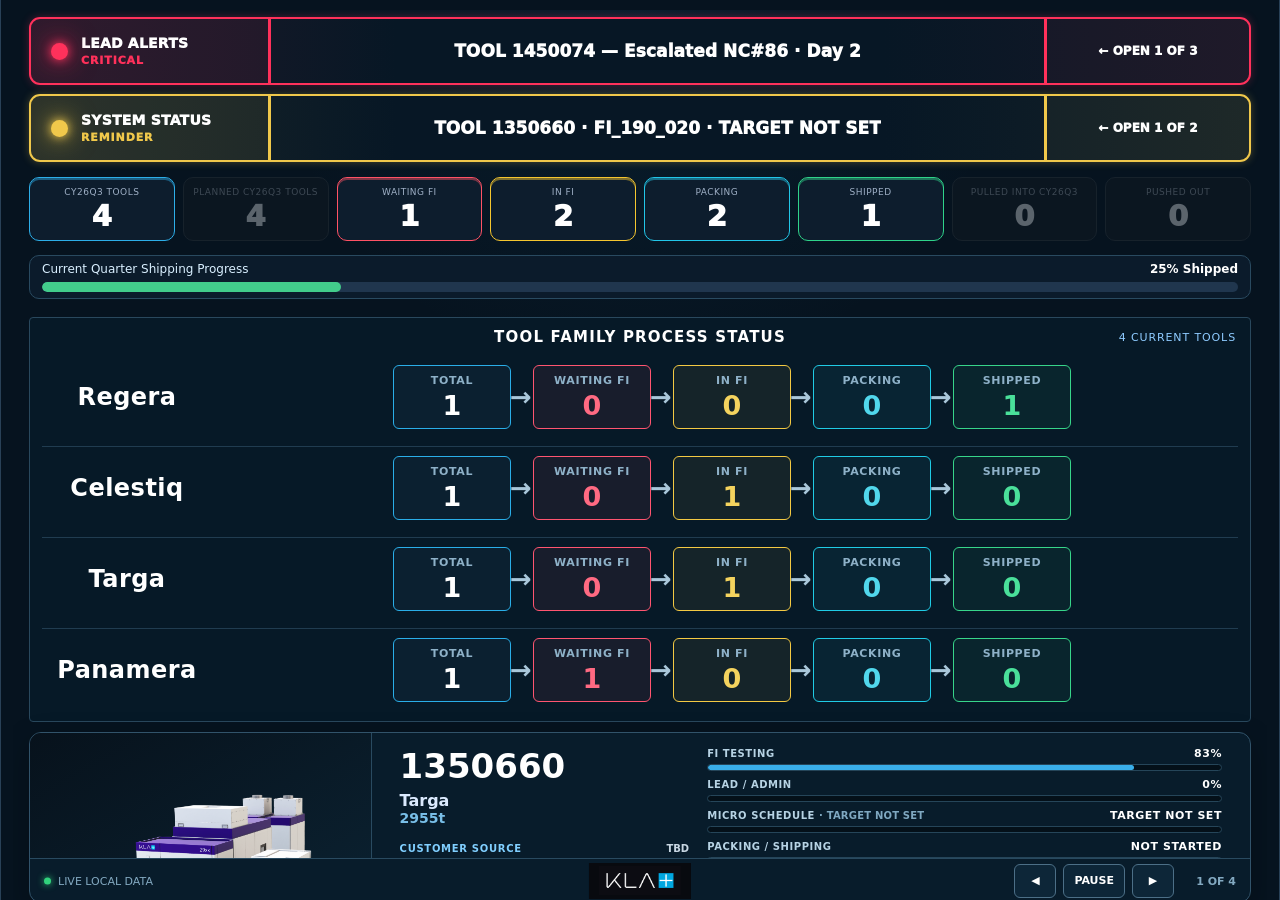
==== commit af79b8e6: "Download B7 FI Command Center v1.0.0 — Clean Runtime / Operations Final" ====
--- a/live-status-view.html
+++ b/live-status-view.html
@@ -1,7 +1,7 @@
 <!DOCTYPE html>
 <html lang="en"><head><meta charset="UTF-8"><meta name="viewport" content="width=device-width,initial-scale=1.0">
-<title>B7 FI Live Status v0.80.64</title><script>window.B7_APP_VERSION="0.80.64";window.VERSION=window.B7_APP_VERSION;</script><link rel="stylesheet" href="css/styles-v0300.css?v=0670"><link rel="stylesheet" href="css/styles-v0210-workflow.css?v=0520"><style>body[data-theme="customer"]{--page-accent:#a78bfa;--page-accent-rgb:167,139,250}</style><link rel="stylesheet" href="css/styles-v0670.css?v=0670"><link rel="stylesheet" href="css/styles-v0700.css?v=0700"><link rel="stylesheet" href="css/styles-v0710.css?v=0710"><link rel="stylesheet" href="css/styles-v0720.css?v=0721"><link rel="stylesheet" href="css/styles-v0730.css?v=0730"><link rel="stylesheet" href="css/styles-v0740.css?v=0741"><link rel="stylesheet" href="css/styles-v0750.css?v=0750"><link rel="stylesheet" href="css/styles-v0760.css?v=0760"><link rel="stylesheet" href="css/styles-v0770.css?v=0770"><link rel="stylesheet" href="css/styles-v0780.css?v=0780"><link rel="stylesheet" href="css/styles-v0790.css?v=0790"><link rel="stylesheet" href="css/styles-v0800.css?v=0800"><link rel="stylesheet" href="css/styles-v0801.css?v=0801"><link rel="stylesheet" href="css/styles-v0803.css?v=0803"><link rel="stylesheet" href="css/styles-v0804.css?v=0805"><link rel="stylesheet" href="css/styles-v0805.css?v=0805"><link rel="stylesheet" href="css/styles-v0806.css?v=0806"><link rel="stylesheet" href="css/styles-v0807.css?v=0807"><link rel="stylesheet" href="css/styles-v0808.css?v=0808"><link rel="stylesheet" href="css/styles-v0812.css?v=0812"><link rel="stylesheet" href="css/styles-v0813.css?v=0813"><link rel="stylesheet" href="css/styles-v0814.css?v=0814"><link rel="stylesheet" href="css/styles-v0816.css?v=0816"><link rel="stylesheet" href="css/styles-v0817.css?v=0817"><link rel="stylesheet" href="css/styles-v0818.css?v=0818"><link rel="stylesheet" href="css/styles-v0819.css?v=0819"><link rel="stylesheet" href="css/styles-v0820.css?v=0820"><link rel="stylesheet" href="css/styles-v0821.css?v=0821"><link rel="stylesheet" href="css/styles-v0822.css?v=0822"><link rel="stylesheet" href="css/styles-v0823.css?v=0823"><link rel="stylesheet" href="css/styles-v0824.css?v=0824"><link rel="stylesheet" href="css/styles-v0825.css?v=0825"><link rel="stylesheet" href="css/styles-v0826.css?v=0826"><link rel="stylesheet" href="css/styles-v0827.css?v=0827"><link rel="stylesheet" href="css/styles-v0828.css?v=0828"><link rel="stylesheet" href="css/styles-v0829.css?v=0829"><link rel="stylesheet" href="css/styles-v0830.css?v=0830"><link rel="stylesheet" href="css/styles-v0831.css?v=0831"><link rel="stylesheet" href="css/styles-v0832.css?v=0832"><link rel="stylesheet" href="css/styles-v0834.css?v=0834"><link rel="stylesheet" href="css/styles-v0835.css?v=0835"><link rel="stylesheet" href="css/styles-v0845.css?v=0845"><link rel="stylesheet" href="css/styles-v0847.css?v=0848"><link rel="stylesheet" href="css/styles-v0849.css?v=0849"><link rel="stylesheet" href="css/styles-v0850.css?v=0850"><link rel="stylesheet" href="css/styles-v0861.css?v=8062"><link rel="stylesheet" href="css/styles-v0863.css?v=8064"></head>
-<body data-theme="home" data-live-viewer-only="true">
+<title>B7 FI Live Status</title><script src="js/version-v1000.js?v=1.0.0"></script><link rel="stylesheet" href="css/styles-v0300.css?v=0670"><link rel="stylesheet" href="css/styles-v0210-workflow.css?v=0520"><style>body[data-theme="customer"]{--page-accent:#a78bfa;--page-accent-rgb:167,139,250}</style><link rel="stylesheet" href="css/styles-v0670.css?v=0670"><link rel="stylesheet" href="css/styles-v0700.css?v=0700"><link rel="stylesheet" href="css/styles-v0710.css?v=0710"><link rel="stylesheet" href="css/styles-v0720.css?v=0721"><link rel="stylesheet" href="css/styles-v0730.css?v=0730"><link rel="stylesheet" href="css/styles-v0740.css?v=0741"><link rel="stylesheet" href="css/styles-v0750.css?v=0750"><link rel="stylesheet" href="css/styles-v0760.css?v=0760"><link rel="stylesheet" href="css/styles-v0770.css?v=0770"><link rel="stylesheet" href="css/styles-v0780.css?v=0780"><link rel="stylesheet" href="css/styles-v0790.css?v=0790"><link rel="stylesheet" href="css/styles-v0800.css?v=0800"><link rel="stylesheet" href="css/styles-v0801.css?v=0801"><link rel="stylesheet" href="css/styles-v0803.css?v=0803"><link rel="stylesheet" href="css/styles-v0804.css?v=0805"><link rel="stylesheet" href="css/styles-v0805.css?v=0805"><link rel="stylesheet" href="css/styles-v0806.css?v=0806"><link rel="stylesheet" href="css/styles-v0807.css?v=0807"><link rel="stylesheet" href="css/styles-v0808.css?v=0808"><link rel="stylesheet" href="css/styles-v0812.css?v=0812"><link rel="stylesheet" href="css/styles-v0813.css?v=0813"><link rel="stylesheet" href="css/styles-v0814.css?v=0814"><link rel="stylesheet" href="css/styles-v0816.css?v=0816"><link rel="stylesheet" href="css/styles-v0817.css?v=0817"><link rel="stylesheet" href="css/styles-v0818.css?v=0818"><link rel="stylesheet" href="css/styles-v0819.css?v=0819"><link rel="stylesheet" href="css/styles-v0820.css?v=0820"><link rel="stylesheet" href="css/styles-v0821.css?v=0821"><link rel="stylesheet" href="css/styles-v0822.css?v=0822"><link rel="stylesheet" href="css/styles-v0823.css?v=0823"><link rel="stylesheet" href="css/styles-v0824.css?v=0824"><link rel="stylesheet" href="css/styles-v0825.css?v=0825"><link rel="stylesheet" href="css/styles-v0826.css?v=0826"><link rel="stylesheet" href="css/styles-v0827.css?v=0827"><link rel="stylesheet" href="css/styles-v0828.css?v=0828"><link rel="stylesheet" href="css/styles-v0829.css?v=0829"><link rel="stylesheet" href="css/styles-v0830.css?v=0830"><link rel="stylesheet" href="css/styles-v0831.css?v=0831"><link rel="stylesheet" href="css/styles-v0832.css?v=0832"><link rel="stylesheet" href="css/styles-v0834.css?v=0834"><link rel="stylesheet" href="css/styles-v0835.css?v=0835"><link rel="stylesheet" href="css/styles-v0845.css?v=0845"><link rel="stylesheet" href="css/styles-v0847.css?v=0848"><link rel="stylesheet" href="css/styles-v0849.css?v=0849"><link rel="stylesheet" href="css/styles-v0850.css?v=0850"><link rel="stylesheet" href="css/styles-v0861.css?v=8062"><link rel="stylesheet" href="css/styles-v0863.css?v=8064"><link rel="stylesheet" href="css/styles-v1000.css?v=1.0.0"></head>
+<body class="b7-booting" data-theme="home" data-live-viewer-only="true">
 <div class="sticky-header"><header class="hero compact-hero v57-hero">
   <div class="v57-header">
     <section class="v57-header-left">B7 FI COMMAND CENTER</section>
@@ -18,15 +18,17 @@
 <button data-view="meetingcenter" class="nav-btn">Meeting Center</button>
 <button data-view="actions" class="nav-btn">Action Center</button>
 <button data-view="referencecenter" class="nav-btn">Reference Center</button>
+<button data-view="searchcenter" class="nav-btn">Search Center</button>
 </nav><div class="header-status-stack"><div id="topActionBar" class="top-action-bar"></div><div id="operationsBar" class="operations-bar"><div class="ops-health"><span class="ops-live-dot"></span><b>COMMAND CENTER</b><span id="opsSync">Local test data</span></div><div class="ops-ticker"><span class="ops-ticker-label">FLEET STATUS</span><span id="opsTickerText">Loading fleet status…</span></div><div class="ops-summary"><span id="opsTaskCount">0 open actions</span><span class="ops-divider">•</span><span id="opsPresence">Context: fleet overview</span></div></div><div id="floatingActions" class="floating-actions page-toolbar" aria-label="Page actions"></div></div></div>
+<div id="b7BootCover">B7 FI COMMAND CENTER · LOADING</div>
 <main id="app" class="page-shell"><div class="panel"><h2>Loading B7 FI Command Center…</h2></div></main>
 <button id="screenshotExit" class="screenshot-exit">Exit Screenshot Mode</button>
 
 <footer class="v57-footer">
-      <strong id="appVersionLabel">B7 FI COMMAND CENTER V0.80.64</strong>
+      <strong id="appVersionLabel"></strong>
       <button id="administrationCenterFooter" class="v57-admin-footer-btn">ADMINISTRATION CENTER</button>
       <span>Building 7 · Final Integration · Operations</span>
     </footer>
 <script>window.addEventListener('error',function(e){var a=document.getElementById('app');if(a&&!a.dataset.rendered)a.innerHTML='<div class="panel"><h2>Command Center could not load</h2><p class="gray">'+String(e.message||'Unknown error')+'</p></div>'})</script>
 <div id="wallboardControls" class="wallboard-controls" aria-label="Wallboard controls"><button id="wallPrev">◀</button><button id="wallPause">PAUSE</button><button id="wallNext">▶</button><button id="wallExit">EXIT WALLBOARD</button><span id="wallLive">● LIVE</span></div>
-<script src="js/app-v0300.js?v=0410"></script><script src="js/merge-bridge-v0400.js?v=0410"></script><script src="js/app-v0210-workflow.js?v=0410"></script><script src="js/merge-compat-v0400.js?v=0410"></script><script src="js/merge-fixes-v0410.js?v=0410"></script><script src="js/patch-v0430.js?v=0430"></script><script src="js/patch-v0450.js?v=0450"></script><script src="js/patch-v0460.js?v=0460"></script><script src="js/patch-v0470.js?v=0470"></script><script src="js/patch-v0480.js?v=0480"></script><script src="js/patch-v0490.js?v=0490"></script><script src="js/patch-v0491.js?v=0491"></script><script src="js/patch-v0492.js?v=0492"></script><script src="js/patch-v0500.js?v=0500"></script><script src="js/patch-v0510.js?v=0515"></script><script src="js/patch-v0600.js?v=0600"></script><script src="js/patch-v0610.js?v=0610"></script><script src="js/patch-v0620.js?v=0620"></script><script src="js/patch-v0630.js?v=0630"></script><script src="js/patch-v0640.js?v=0640"></script><script src="js/patch-v0650.js?v=0650"></script><script src="js/patch-v0660.js?v=0660"></script><script src="js/patch-v0670.js?v=0670"></script><script src="js/patch-v0700.js?v=0700"></script><script src="js/patch-v0710.js?v=0710"></script><script src="js/patch-v0720.js?v=0721"></script><script src="js/patch-v0730.js?v=0730"></script><script src="js/patch-v0740.js?v=0741"></script><script src="js/patch-v0750.js?v=0750"></script><script src="js/patch-v0760.js?v=0760"></script><script src="js/patch-v0770.js?v=0770"></script><script src="js/patch-v0780.js?v=0780"></script><script src="js/patch-v0790.js?v=0790"></script><script src="js/patch-v0800.js?v=0800"></script><script src="js/patch-v0801.js?v=0801"></script><script src="js/patch-v0803.js?v=0807"></script><script src="js/patch-v0804.js?v=0805"></script><script src="js/patch-v0806.js?v=0806"></script><script src="js/patch-v0808.js?v=0810"></script><script src="js/patch-v0809.js?v=0810"></script><script src="js/patch-v0819.js?v=0819"></script><script src="js/patch-v0820.js?v=0820"></script><script src="js/patch-v0821.js?v=0821"></script><script src="js/patch-v0822.js?v=0822"></script><script src="js/patch-v0823.js?v=0823"></script><script src="js/patch-v0824.js?v=0824"></script><script src="js/patch-v0825.js?v=0825"></script><script src="js/patch-v0826.js?v=0826"></script><script src="js/patch-v0827.js?v=0827"></script><script src="js/patch-v0828.js?v=0828"></script><script src="js/patch-v0829.js?v=0829"></script><script src="js/patch-v0830.js?v=0830"></script><script src="js/patch-v0831.js?v=0831"></script><script src="js/patch-v0832.js?v=0832"></script><script src="js/patch-v0834.js?v=0834"></script><script src="js/patch-v0835.js?v=0835"></script><script src="js/patch-v0845.js?v=0845"></script><script src="js/patch-v0847.js?v=0848"></script><script src="js/patch-v0849.js?v=0849"></script><script src="js/patch-v0850.js?v=0850"></script><script src="js/patch-v0861.js?v=8062"></script><script src="js/patch-v0863.js?v=8064"></script></body></html>+<script src="js/app-v0300.js?v=0410"></script><script src="js/merge-bridge-v0400.js?v=0410"></script><script src="js/app-v0210-workflow.js?v=0410"></script><script src="js/merge-compat-v0400.js?v=0410"></script><script src="js/merge-fixes-v0410.js?v=0410"></script><script src="js/patch-v0430.js?v=0430"></script><script src="js/patch-v0450.js?v=0450"></script><script src="js/patch-v0460.js?v=0460"></script><script src="js/patch-v0470.js?v=0470"></script><script src="js/patch-v0480.js?v=0480"></script><script src="js/patch-v0490.js?v=0490"></script><script src="js/patch-v0491.js?v=0491"></script><script src="js/patch-v0492.js?v=0492"></script><script src="js/patch-v0500.js?v=0500"></script><script src="js/patch-v0510.js?v=0515"></script><script src="js/patch-v0600.js?v=0600"></script><script src="js/patch-v0610.js?v=0610"></script><script src="js/patch-v0620.js?v=0620"></script><script src="js/patch-v0630.js?v=0630"></script><script src="js/patch-v0640.js?v=0640"></script><script src="js/patch-v0650.js?v=0650"></script><script src="js/patch-v0660.js?v=0660"></script><script src="js/patch-v0670.js?v=0670"></script><script src="js/patch-v0700.js?v=0700"></script><script src="js/patch-v0710.js?v=0710"></script><script src="js/patch-v0720.js?v=0721"></script><script src="js/patch-v0730.js?v=0730"></script><script src="js/patch-v0740.js?v=0741"></script><script src="js/patch-v0750.js?v=0750"></script><script src="js/patch-v0760.js?v=0760"></script><script src="js/patch-v0770.js?v=0770"></script><script src="js/patch-v0780.js?v=0780"></script><script src="js/patch-v0790.js?v=0790"></script><script src="js/patch-v0800.js?v=0800"></script><script src="js/patch-v0801.js?v=0801"></script><script src="js/patch-v0803.js?v=0807"></script><script src="js/patch-v0804.js?v=0805"></script><script src="js/patch-v0806.js?v=0806"></script><script src="js/patch-v0808.js?v=0810"></script><script src="js/patch-v0809.js?v=0810"></script><script src="js/patch-v0819.js?v=0819"></script><script src="js/patch-v0820.js?v=0820"></script><script src="js/patch-v0821.js?v=0821"></script><script src="js/patch-v0822.js?v=0822"></script><script src="js/patch-v0823.js?v=0823"></script><script src="js/patch-v0824.js?v=0824"></script><script src="js/patch-v0825.js?v=0825"></script><script src="js/patch-v0826.js?v=0826"></script><script src="js/patch-v0827.js?v=0827"></script><script src="js/patch-v0828.js?v=0828"></script><script src="js/patch-v0829.js?v=0829"></script><script src="js/patch-v0830.js?v=0830"></script><script src="js/patch-v0831.js?v=0831"></script><script src="js/patch-v0832.js?v=0832"></script><script src="js/patch-v0834.js?v=0834"></script><script src="js/patch-v0835.js?v=0835"></script><script src="js/patch-v0845.js?v=0845"></script><script src="js/patch-v0847.js?v=0848"></script><script src="js/patch-v0849.js?v=0849"></script><script src="js/patch-v0850.js?v=0850"></script><script src="js/patch-v0861.js?v=8062"></script><script src="js/app-runtime-v1000.js?v=1.0.0"></script></body></html>
--- a/css/styles-v1000.css
+++ b/css/styles-v1000.css
@@ -0,0 +1,41 @@
+/* B7 FI Command Center v1.0.0 — clean runtime / Operations final layout */
+html,body{min-height:100%;}
+body.b7-booting .sticky-header,body.b7-booting #app,body.b7-booting footer.v57-footer{visibility:hidden!important}
+#b7BootCover{position:fixed;inset:0;z-index:99999;display:flex;align-items:center;justify-content:center;background:#07111f;color:#fff;font-weight:900;letter-spacing:.08em;font-size:20px}
+body:not(.b7-booting) #b7BootCover{display:none}
+/* single page rails */
+body>.sticky-header,body>main#app,body>footer.v57-footer{width:100%!important;max-width:none!important;margin-left:0!important;margin-right:0!important;box-sizing:border-box!important}
+body>main#app.page-shell{padding-left:12px!important;padding-right:12px!important;padding-bottom:18px!important;min-height:0!important;flex:none!important}
+body{display:block!important;min-height:100vh!important;background:#07111f!important}
+body>footer.v57-footer{margin-top:0!important}
+/* Operations child rails align with alert/status bars */
+body[data-center="home"] #app.page-shell{padding-top:10px!important}
+body[data-center="home"] .v825-operations-live,body[data-center="home"] .v803-live-shell,body.v825-operations-dashboard .v825-operations-live{width:100%!important;max-width:none!important;margin:0!important;padding-left:0!important;padding-right:0!important}
+body[data-center="home"] .v825-operations-live>.v802-live-metrics,
+body[data-center="home"] .v825-operations-live>.v829-quarter-progress,
+body[data-center="home"] .v825-operations-live>.v861-family-section,
+body[data-center="home"] .v825-operations-live>.v802-carousel{width:100%!important;max-width:none!important;margin-left:0!important;margin-right:0!important}
+/* Tool family = process flow */
+.v861-family-section{border-radius:4px!important;padding:10px 12px!important}
+.v861-family-header{justify-content:center!important;position:relative!important;text-align:center!important}
+.v861-family-header strong{font-size:15px!important}.v861-family-header span{position:absolute!important;right:2px!important;font-size:11px!important}
+.v861-family-row{grid-template-columns:170px minmax(0,1fr)!important;align-items:center!important;gap:14px!important;padding:9px 0!important}
+.v861-family-row h3{font-size:24px!important;text-align:center!important;margin:0!important}
+.v861-family-kpis{display:flex!important;align-items:center!important;justify-content:center!important;gap:0!important;min-width:0!important}
+.v861-family-kpi{position:relative!important;display:flex!important;flex-direction:column!important;align-items:center!important;justify-content:center!important;width:118px!important;min-width:102px!important;max-width:118px!important;min-height:64px!important;padding:7px 8px!important;margin:0 22px 0 0!important;text-align:center!important;border-radius:6px!important}
+.v861-family-kpi:last-child{margin-right:0!important}
+.v861-family-kpi:not(:last-child)::after{content:'→';position:absolute;right:-22px;top:50%;transform:translateY(-50%);width:22px;text-align:center;color:#a9c7da;font-size:26px;font-weight:900;line-height:1}
+.v861-family-kpi span{font-size:11px!important;font-weight:800!important;line-height:1.05!important;letter-spacing:.06em!important;text-align:center!important}
+.v861-family-kpi b{font-size:27px!important;line-height:1!important;margin-top:5px!important;text-align:center!important}
+/* enlarge product photos */
+body[data-center="home"] .v802-tool-visual img,body.v802-live-status .v802-tool-visual img{width:96%!important;height:96%!important;max-width:96%!important;max-height:96%!important;padding:0!important;object-fit:contain!important;object-position:center!important}
+body[data-center="home"] .v802-tool-visual{display:flex!important;align-items:center!important;justify-content:center!important;padding:4px!important}
+/* one page navigation bar: views left, actions right */
+#floatingActions.v1000-toolbar{display:grid!important;grid-template-columns:1fr auto!important;align-items:center!important;gap:14px!important;padding:8px 12px!important;margin:0!important;width:100%!important;box-sizing:border-box!important;border-top:1px solid rgba(var(--page-accent-rgb),.65)!important;border-bottom:1px solid rgba(var(--page-accent-rgb),.65)!important;background:#081724!important}
+#floatingActions .v1000-left,#floatingActions .v1000-right{display:flex!important;align-items:center!important;gap:8px!important;flex-wrap:wrap!important}
+#floatingActions .v1000-left{justify-content:flex-start!important}#floatingActions .v1000-right{justify-content:flex-end!important}
+#floatingActions button{margin:0!important}
+/* avoid legacy duplicate toolbar */
+#b7PageToolbar{display:none!important}
+@media(max-width:1100px){.v861-family-row{grid-template-columns:140px minmax(0,1fr)!important}.v861-family-row h3{font-size:20px!important}.v861-family-kpi{width:104px!important;min-width:90px!important;margin-right:18px!important}.v861-family-kpi:not(:last-child)::after{right:-18px;width:18px;font-size:22px}}
+@media(max-width:820px){.v861-family-row{grid-template-columns:1fr!important}.v861-family-kpis{flex-wrap:wrap!important;gap:8px!important}.v861-family-kpi{margin:0!important;max-width:none!important;flex:1 1 120px!important}.v861-family-kpi::after{display:none!important}.v861-family-header span{position:static!important;margin-left:10px}}
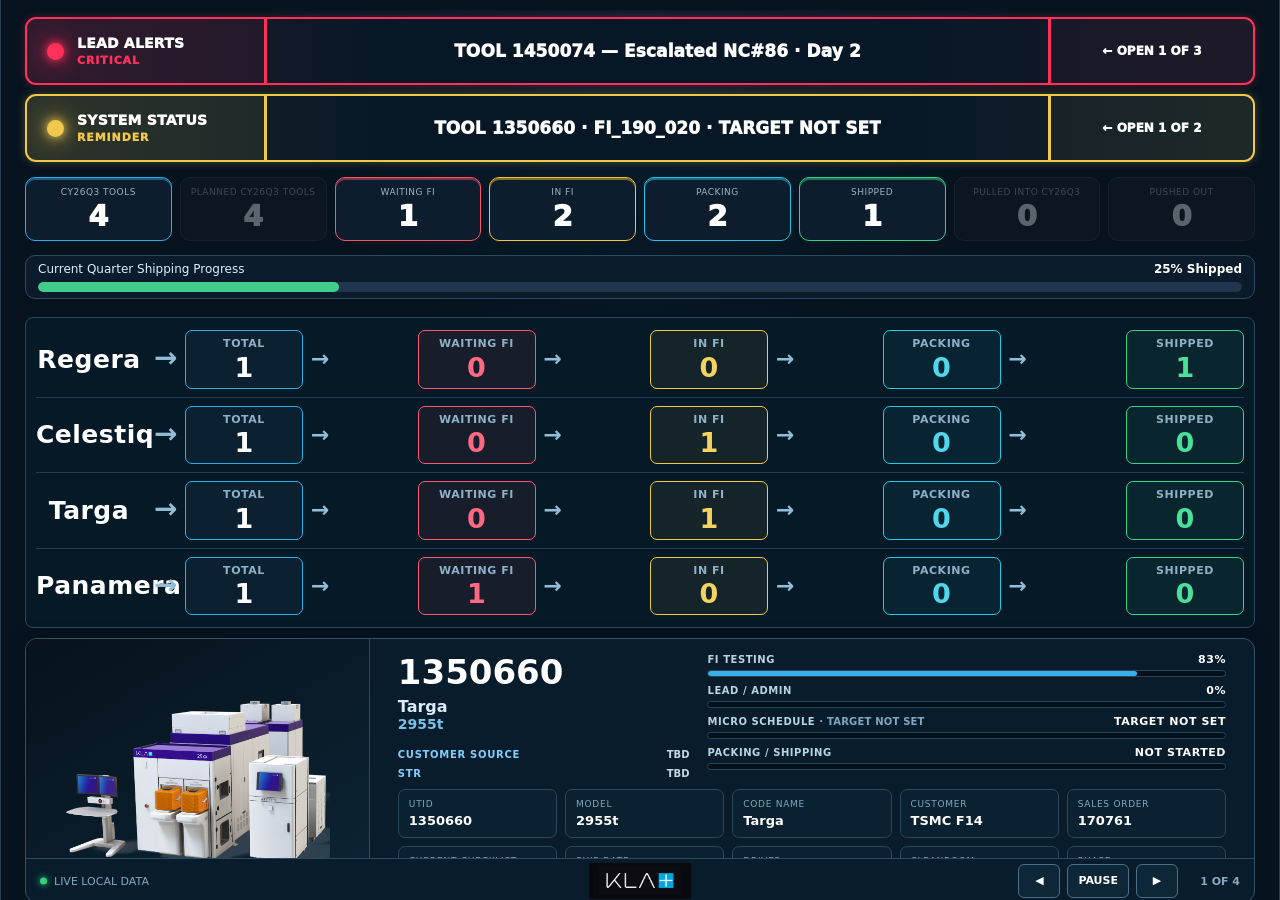
==== commit c3568115: "Download B7 FI Command Center v1.0.1 — Consolidated Runtime / Operations Final" ====
--- a/live-status-view.html
+++ b/live-status-view.html
@@ -1,34 +1,35 @@
 <!DOCTYPE html>
-<html lang="en"><head><meta charset="UTF-8"><meta name="viewport" content="width=device-width,initial-scale=1.0">
-<title>B7 FI Live Status</title><script src="js/version-v1000.js?v=1.0.0"></script><link rel="stylesheet" href="css/styles-v0300.css?v=0670"><link rel="stylesheet" href="css/styles-v0210-workflow.css?v=0520"><style>body[data-theme="customer"]{--page-accent:#a78bfa;--page-accent-rgb:167,139,250}</style><link rel="stylesheet" href="css/styles-v0670.css?v=0670"><link rel="stylesheet" href="css/styles-v0700.css?v=0700"><link rel="stylesheet" href="css/styles-v0710.css?v=0710"><link rel="stylesheet" href="css/styles-v0720.css?v=0721"><link rel="stylesheet" href="css/styles-v0730.css?v=0730"><link rel="stylesheet" href="css/styles-v0740.css?v=0741"><link rel="stylesheet" href="css/styles-v0750.css?v=0750"><link rel="stylesheet" href="css/styles-v0760.css?v=0760"><link rel="stylesheet" href="css/styles-v0770.css?v=0770"><link rel="stylesheet" href="css/styles-v0780.css?v=0780"><link rel="stylesheet" href="css/styles-v0790.css?v=0790"><link rel="stylesheet" href="css/styles-v0800.css?v=0800"><link rel="stylesheet" href="css/styles-v0801.css?v=0801"><link rel="stylesheet" href="css/styles-v0803.css?v=0803"><link rel="stylesheet" href="css/styles-v0804.css?v=0805"><link rel="stylesheet" href="css/styles-v0805.css?v=0805"><link rel="stylesheet" href="css/styles-v0806.css?v=0806"><link rel="stylesheet" href="css/styles-v0807.css?v=0807"><link rel="stylesheet" href="css/styles-v0808.css?v=0808"><link rel="stylesheet" href="css/styles-v0812.css?v=0812"><link rel="stylesheet" href="css/styles-v0813.css?v=0813"><link rel="stylesheet" href="css/styles-v0814.css?v=0814"><link rel="stylesheet" href="css/styles-v0816.css?v=0816"><link rel="stylesheet" href="css/styles-v0817.css?v=0817"><link rel="stylesheet" href="css/styles-v0818.css?v=0818"><link rel="stylesheet" href="css/styles-v0819.css?v=0819"><link rel="stylesheet" href="css/styles-v0820.css?v=0820"><link rel="stylesheet" href="css/styles-v0821.css?v=0821"><link rel="stylesheet" href="css/styles-v0822.css?v=0822"><link rel="stylesheet" href="css/styles-v0823.css?v=0823"><link rel="stylesheet" href="css/styles-v0824.css?v=0824"><link rel="stylesheet" href="css/styles-v0825.css?v=0825"><link rel="stylesheet" href="css/styles-v0826.css?v=0826"><link rel="stylesheet" href="css/styles-v0827.css?v=0827"><link rel="stylesheet" href="css/styles-v0828.css?v=0828"><link rel="stylesheet" href="css/styles-v0829.css?v=0829"><link rel="stylesheet" href="css/styles-v0830.css?v=0830"><link rel="stylesheet" href="css/styles-v0831.css?v=0831"><link rel="stylesheet" href="css/styles-v0832.css?v=0832"><link rel="stylesheet" href="css/styles-v0834.css?v=0834"><link rel="stylesheet" href="css/styles-v0835.css?v=0835"><link rel="stylesheet" href="css/styles-v0845.css?v=0845"><link rel="stylesheet" href="css/styles-v0847.css?v=0848"><link rel="stylesheet" href="css/styles-v0849.css?v=0849"><link rel="stylesheet" href="css/styles-v0850.css?v=0850"><link rel="stylesheet" href="css/styles-v0861.css?v=8062"><link rel="stylesheet" href="css/styles-v0863.css?v=8064"><link rel="stylesheet" href="css/styles-v1000.css?v=1.0.0"></head>
-<body class="b7-booting" data-theme="home" data-live-viewer-only="true">
+<!DOCTYPE html>
+
+<html lang="en"><head><meta charset="utf-8"/><meta content="width=device-width,initial-scale=1.0" name="viewport"/>
+<title>B7 FI Live Status v1.0.1</title><style>body[data-theme="customer"]{--page-accent:#a78bfa;--page-accent-rgb:167,139,250}</style><link href="css/app.bundle.css?v=1.0.1" rel="stylesheet"/><style>body[data-theme="customer"]{--page-accent:#a78bfa;--page-accent-rgb:167,139,250}</style></head>
+<body class="b7-booting" data-live-viewer-only="true" data-theme="home">
 <div class="sticky-header"><header class="hero compact-hero v57-hero">
-  <div class="v57-header">
-    <section class="v57-header-left">B7 FI COMMAND CENTER</section>
-    <section class="v57-header-center"><img class="v57-kla-logo" src="assets/kla-plus-official.png" alt="KLA+"></section>
-    <section class="v57-header-right"><span id="headerPageTitle">OPERATIONS CENTER</span></section>
-  </div>
+<div class="v57-header">
+<section class="v57-header-left">B7 FI COMMAND CENTER</section>
+<section class="v57-header-center"><img alt="KLA+" class="v57-kla-logo" src="assets/kla-plus-official.png"/></section>
+<section class="v57-header-right"><span id="headerPageTitle">OPERATIONS CENTER</span></section>
+</div>
 </header>
-<nav class="main-nav" aria-label="Main navigation">
-<button data-view="home" class="nav-btn active">Operations Center</button>
-<button data-view="toolcenter" class="nav-btn">Tool Center</button>
-<button data-view="shipping" class="nav-btn">Shipping Center</button>
-<button data-view="priorities" class="nav-btn">Priority Center</button>
-<button data-view="statuscenter" class="nav-btn">Status Center</button>
-<button data-view="meetingcenter" class="nav-btn">Meeting Center</button>
-<button data-view="actions" class="nav-btn">Action Center</button>
-<button data-view="referencecenter" class="nav-btn">Reference Center</button>
-<button data-view="searchcenter" class="nav-btn">Search Center</button>
-</nav><div class="header-status-stack"><div id="topActionBar" class="top-action-bar"></div><div id="operationsBar" class="operations-bar"><div class="ops-health"><span class="ops-live-dot"></span><b>COMMAND CENTER</b><span id="opsSync">Local test data</span></div><div class="ops-ticker"><span class="ops-ticker-label">FLEET STATUS</span><span id="opsTickerText">Loading fleet status…</span></div><div class="ops-summary"><span id="opsTaskCount">0 open actions</span><span class="ops-divider">•</span><span id="opsPresence">Context: fleet overview</span></div></div><div id="floatingActions" class="floating-actions page-toolbar" aria-label="Page actions"></div></div></div>
+<nav aria-label="Main navigation" class="main-nav">
+<button class="nav-btn active" data-view="home">Operations Center</button>
+<button class="nav-btn" data-view="toolcenter">Tool Center</button>
+<button class="nav-btn" data-view="shipping">Shipping Center</button>
+<button class="nav-btn" data-view="priorities">Priority Center</button>
+<button class="nav-btn" data-view="statuscenter">Status Center</button>
+<button class="nav-btn" data-view="meetingcenter">Meeting Center</button>
+<button class="nav-btn" data-view="actions">Action Center</button>
+<button class="nav-btn" data-view="referencecenter">Reference Center</button>
+<button class="nav-btn" data-view="searchcenter">Search Center</button>
+</nav><div class="header-status-stack"><div class="top-action-bar" id="topActionBar"></div><div class="operations-bar" id="operationsBar"><div class="ops-health"><span class="ops-live-dot"></span><b>COMMAND CENTER</b><span id="opsSync">Local test data</span></div><div class="ops-ticker"><span class="ops-ticker-label">FLEET STATUS</span><span id="opsTickerText">Loading fleet status…</span></div><div class="ops-summary"><span id="opsTaskCount">0 open actions</span><span class="ops-divider">•</span><span id="opsPresence">Context: fleet overview</span></div></div><div aria-label="Page actions" class="floating-actions page-toolbar" id="floatingActions"></div></div></div>
 <div id="b7BootCover">B7 FI COMMAND CENTER · LOADING</div>
-<main id="app" class="page-shell"><div class="panel"><h2>Loading B7 FI Command Center…</h2></div></main>
-<button id="screenshotExit" class="screenshot-exit">Exit Screenshot Mode</button>
-
+<main class="page-shell" id="app"><div class="panel"><h2>Loading B7 FI Command Center…</h2></div></main>
+<button class="screenshot-exit" id="screenshotExit">Exit Screenshot Mode</button>
 <footer class="v57-footer">
-      <strong id="appVersionLabel"></strong>
-      <button id="administrationCenterFooter" class="v57-admin-footer-btn">ADMINISTRATION CENTER</button>
-      <span>Building 7 · Final Integration · Operations</span>
-    </footer>
+<strong id="appVersionLabel"></strong>
+<button class="v57-admin-footer-btn" id="administrationCenterFooter">ADMINISTRATION CENTER</button>
+<span>Building 7 · Final Integration · Operations</span>
+</footer>
 <script>window.addEventListener('error',function(e){var a=document.getElementById('app');if(a&&!a.dataset.rendered)a.innerHTML='<div class="panel"><h2>Command Center could not load</h2><p class="gray">'+String(e.message||'Unknown error')+'</p></div>'})</script>
-<div id="wallboardControls" class="wallboard-controls" aria-label="Wallboard controls"><button id="wallPrev">◀</button><button id="wallPause">PAUSE</button><button id="wallNext">▶</button><button id="wallExit">EXIT WALLBOARD</button><span id="wallLive">● LIVE</span></div>
-<script src="js/app-v0300.js?v=0410"></script><script src="js/merge-bridge-v0400.js?v=0410"></script><script src="js/app-v0210-workflow.js?v=0410"></script><script src="js/merge-compat-v0400.js?v=0410"></script><script src="js/merge-fixes-v0410.js?v=0410"></script><script src="js/patch-v0430.js?v=0430"></script><script src="js/patch-v0450.js?v=0450"></script><script src="js/patch-v0460.js?v=0460"></script><script src="js/patch-v0470.js?v=0470"></script><script src="js/patch-v0480.js?v=0480"></script><script src="js/patch-v0490.js?v=0490"></script><script src="js/patch-v0491.js?v=0491"></script><script src="js/patch-v0492.js?v=0492"></script><script src="js/patch-v0500.js?v=0500"></script><script src="js/patch-v0510.js?v=0515"></script><script src="js/patch-v0600.js?v=0600"></script><script src="js/patch-v0610.js?v=0610"></script><script src="js/patch-v0620.js?v=0620"></script><script src="js/patch-v0630.js?v=0630"></script><script src="js/patch-v0640.js?v=0640"></script><script src="js/patch-v0650.js?v=0650"></script><script src="js/patch-v0660.js?v=0660"></script><script src="js/patch-v0670.js?v=0670"></script><script src="js/patch-v0700.js?v=0700"></script><script src="js/patch-v0710.js?v=0710"></script><script src="js/patch-v0720.js?v=0721"></script><script src="js/patch-v0730.js?v=0730"></script><script src="js/patch-v0740.js?v=0741"></script><script src="js/patch-v0750.js?v=0750"></script><script src="js/patch-v0760.js?v=0760"></script><script src="js/patch-v0770.js?v=0770"></script><script src="js/patch-v0780.js?v=0780"></script><script src="js/patch-v0790.js?v=0790"></script><script src="js/patch-v0800.js?v=0800"></script><script src="js/patch-v0801.js?v=0801"></script><script src="js/patch-v0803.js?v=0807"></script><script src="js/patch-v0804.js?v=0805"></script><script src="js/patch-v0806.js?v=0806"></script><script src="js/patch-v0808.js?v=0810"></script><script src="js/patch-v0809.js?v=0810"></script><script src="js/patch-v0819.js?v=0819"></script><script src="js/patch-v0820.js?v=0820"></script><script src="js/patch-v0821.js?v=0821"></script><script src="js/patch-v0822.js?v=0822"></script><script src="js/patch-v0823.js?v=0823"></script><script src="js/patch-v0824.js?v=0824"></script><script src="js/patch-v0825.js?v=0825"></script><script src="js/patch-v0826.js?v=0826"></script><script src="js/patch-v0827.js?v=0827"></script><script src="js/patch-v0828.js?v=0828"></script><script src="js/patch-v0829.js?v=0829"></script><script src="js/patch-v0830.js?v=0830"></script><script src="js/patch-v0831.js?v=0831"></script><script src="js/patch-v0832.js?v=0832"></script><script src="js/patch-v0834.js?v=0834"></script><script src="js/patch-v0835.js?v=0835"></script><script src="js/patch-v0845.js?v=0845"></script><script src="js/patch-v0847.js?v=0848"></script><script src="js/patch-v0849.js?v=0849"></script><script src="js/patch-v0850.js?v=0850"></script><script src="js/patch-v0861.js?v=8062"></script><script src="js/app-runtime-v1000.js?v=1.0.0"></script></body></html>+<div aria-label="Wallboard controls" class="wallboard-controls" id="wallboardControls"><button id="wallPrev">◀</button><button id="wallPause">PAUSE</button><button id="wallNext">▶</button><button id="wallExit">EXIT WALLBOARD</button><span id="wallLive">● LIVE</span></div>
+<script src="js/app.bundle.js?v=1.0.1"></script></body></html>
--- a/css/app.bundle.css
+++ b/css/app.bundle.css
@@ -0,0 +1,9920 @@
+/* B7 FI Command Center v1.0.1 consolidated stylesheet. One CSS payload. */
+
+/* SOURCE: css/styles-v0300.css */
+
+:root{
+  --bg:#07111f;--panel:#0d1a2a;--panel2:#111f31;--text:#eef5ff;--muted:#9fb0c6;
+  --line:#26384e;--accent:#4ea1ff;--accent-rgb:78,161,255;--good:#35c77a;--warn:#f1c453;
+  --bad:#ef6666;--info:#58a6ff;--gray:#738399
+}
+*{box-sizing:border-box} body{margin:0;background:linear-gradient(180deg,#07111f,#091522 55%,#07111f);color:var(--text);font-family:Inter,ui-sans-serif,system-ui,-apple-system,BlinkMacSystemFont,"Segoe UI",sans-serif}
+body[data-theme="home"]{--accent:#4ea1ff;--accent-rgb:78,161,255}
+body[data-theme="countdown"]{--accent:#e4b84d;--accent-rgb:228,184,77}
+body[data-theme="shipping"]{--accent:#49cbd3;--accent-rgb:73,203,211}
+body[data-theme="daily"]{--accent:#46c77b;--accent-rgb:70,199,123}
+body[data-theme="meeting"]{--accent:#ef9a4a;--accent-rgb:239,154,74}
+body[data-theme="weekend"]{--accent:#a77ae8;--accent-rgb:167,122,232}
+body[data-theme="systems"]{--accent:#6e9fbd;--accent-rgb:110,159,189}
+body[data-theme="admin"]{--accent:#b8c1cc;--accent-rgb:184,193,204}
+button,input,select,textarea{font:inherit}.hero{position:relative;min-height:210px;display:flex;align-items:end;padding:34px max(22px,calc((100% - 1500px)/2));overflow:hidden;border-bottom:1px solid var(--line);background:
+radial-gradient(circle at 18% 25%,rgba(var(--accent-rgb),.25),transparent 28%),
+linear-gradient(120deg,#0a1627,#13243a 55%,#08111e)}
+.hero:after{content:"";position:absolute;inset:auto -5% -45% 38%;height:180px;border:1px solid rgba(var(--accent-rgb),.32);transform:skewX(-24deg)}
+.hero-overlay{position:absolute;inset:0;background:linear-gradient(90deg,rgba(3,9,16,.12),rgba(3,9,16,.5))}
+.hero-content{position:relative;z-index:1;max-width:900px}.eyebrow{font-size:12px;letter-spacing:.18em;color:var(--accent);font-weight:800}.hero h1{margin:8px 0 5px;font-size:clamp(32px,5vw,58px);letter-spacing:.035em}.hero p{margin:0;color:#c4d2e4;max-width:780px}
+.main-nav{position:sticky;top:0;z-index:20;display:flex;gap:4px;justify-content:center;flex-wrap:wrap;padding:9px 14px;background:rgba(6,14,25,.96);backdrop-filter:blur(10px);border-bottom:1px solid var(--line)}
+.nav-btn,.admin-tab,.btn{border:1px solid transparent;background:transparent;color:#cbd8e8;padding:9px 12px;border-radius:8px;cursor:pointer}.nav-btn:hover,.admin-tab:hover,.btn:hover{border-color:var(--line);background:#122136}.nav-btn.active{color:white;background:rgba(var(--accent-rgb),.16);border-color:rgba(var(--accent-rgb),.6);box-shadow:inset 0 -2px var(--accent)}.admin-nav{margin-left:8px;border-left-color:#435268}
+.page-identity{height:4px;background:linear-gradient(90deg,transparent,var(--accent),transparent);box-shadow:0 0 22px rgba(var(--accent-rgb),.35)}
+.page-shell{max-width:1500px;margin:0 auto;padding:28px 22px 100px;min-height:650px}.page-title{display:flex;gap:18px;justify-content:space-between;align-items:flex-start;margin-bottom:20px}.page-title h2{margin:0 0 5px;font-size:28px}.page-title p{margin:0;color:var(--muted)}.page-kicker{color:var(--accent);text-transform:uppercase;letter-spacing:.14em;font-size:11px;font-weight:800;margin-bottom:5px}
+.metric-grid{display:grid;grid-template-columns:repeat(auto-fit,minmax(155px,1fr));gap:12px;margin:16px 0 22px}.metric{background:var(--panel);border:1px solid var(--line);border-top:2px solid var(--accent);border-radius:12px;padding:15px}.metric span{display:block;color:var(--muted);font-size:12px;text-transform:uppercase;letter-spacing:.06em}.metric strong{display:block;font-size:28px;margin-top:4px}.metric small{color:var(--muted)}
+.panel{background:var(--panel);border:1px solid var(--line);border-radius:13px;padding:18px;margin:14px 0}.panel h3{margin:0 0 14px}.panel-accent{border-left:3px solid var(--accent)}
+.system-grid{display:grid;grid-template-columns:repeat(auto-fit,minmax(290px,1fr));gap:14px}.system-card{background:var(--panel);border:1px solid var(--line);border-radius:12px;padding:16px;cursor:pointer}.system-card:hover{border-color:rgba(var(--accent-rgb),.75);background:#102036}.system-head{display:flex;justify-content:space-between;gap:10px}.system-id{font-size:20px;font-weight:800}.tool-family{display:inline-flex;align-items:center;gap:7px;color:var(--accent);font-size:12px;text-transform:uppercase;letter-spacing:.08em}.tool-glyph{width:24px;height:18px;border:1px solid currentColor;border-radius:3px;position:relative}.tool-glyph:before,.tool-glyph:after{content:"";position:absolute;background:currentColor;opacity:.65}.tool-glyph:before{width:7px;height:4px;left:3px;bottom:3px}.tool-glyph:after{width:6px;height:9px;right:3px;bottom:3px}
+.status-dot{width:10px;height:10px;border-radius:50%;display:inline-block;background:var(--gray);margin-right:6px}.status-dot.good{background:var(--good)}.status-dot.warn{background:var(--warn)}.status-dot.bad{background:var(--bad)}.status-dot.info{background:var(--info)}
+.progress-row{margin-top:12px}.progress-label{display:flex;justify-content:space-between;color:#c9d6e6;font-size:12px;margin-bottom:5px}.track{height:9px;border-radius:99px;background:#203046;overflow:hidden}.fill{height:100%;background:var(--accent);border-radius:99px}.fill.admin{background:#8e9cad}.card-meta{display:grid;grid-template-columns:1fr 1fr;gap:8px;margin-top:12px;color:var(--muted);font-size:12px}.card-meta strong{display:block;color:var(--text);font-size:13px}
+.table-wrap{overflow-x:auto;border:1px solid var(--line);border-radius:12px;background:var(--panel)}.report-table{width:100%;border-collapse:collapse;min-width:900px}.report-table th{position:sticky;top:0;background:#14243a;color:#aebed2;text-align:left;font-size:11px;text-transform:uppercase;letter-spacing:.06em;padding:11px;border-bottom:1px solid var(--line)}.report-table td{padding:12px 11px;border-bottom:1px solid #1c2d42;vertical-align:top}.report-table tr:last-child td{border-bottom:0}.report-table tr.tool-gap td{border-top:6px solid #07111f}.priority-num{display:inline-grid;place-items:center;width:28px;height:28px;border-radius:50%;background:rgba(var(--accent-rgb),.16);border:1px solid rgba(var(--accent-rgb),.55);font-weight:800}
+.badge{display:inline-block;border:1px solid var(--line);border-radius:999px;padding:4px 8px;font-size:11px;color:#cbd8e8}.badge.good{border-color:rgba(53,199,122,.5);color:#79e0a8}.badge.warn{border-color:rgba(241,196,83,.5);color:#f4d67f}.badge.bad{border-color:rgba(239,102,102,.5);color:#ff9292}.badge.info{border-color:rgba(88,166,255,.5);color:#8fc4ff}
+.actions{display:flex;gap:8px;flex-wrap:wrap}.btn{border-color:#31435b;background:#122136}.btn.primary{background:var(--accent);color:#07111f;border-color:var(--accent);font-weight:800}.btn.danger{border-color:#713f48;color:#ff9aa7;background:#26151a}.btn.small{padding:6px 9px;font-size:12px}
+.floating-actions{position:fixed;right:18px;bottom:18px;z-index:30;display:flex;gap:8px;flex-wrap:wrap;justify-content:flex-end;max-width:min(700px,calc(100% - 36px));padding:8px;background:rgba(7,17,31,.92);border:1px solid var(--line);border-radius:12px;backdrop-filter:blur(8px)}
+.admin-tabs{display:flex;gap:7px;flex-wrap:wrap;margin-bottom:15px;padding:9px;background:#0a1625;border:1px solid var(--line);border-radius:12px}.admin-tab.active{border-color:rgba(var(--accent-rgb),.65);background:rgba(var(--accent-rgb),.14);color:white}
+.admin-launch-grid{display:grid;grid-template-columns:repeat(auto-fit,minmax(230px,1fr));gap:12px}.admin-launch{padding:18px;background:var(--panel);border:1px solid var(--line);border-radius:12px;cursor:pointer}.admin-launch:hover{border-color:var(--accent)}.admin-launch strong{display:block;margin-bottom:5px}.admin-launch span{color:var(--muted);font-size:13px}
+.form-grid{display:grid;grid-template-columns:repeat(auto-fit,minmax(220px,1fr));gap:13px}.form-group label{display:block;color:#b7c6d8;font-size:12px;margin-bottom:6px}.form-group input,.form-group select,.form-group textarea,.report-table input,.report-table select{width:100%;border:1px solid #344860;border-radius:8px;background:#081522;color:var(--text);padding:9px}.form-group textarea{min-height:90px}.form-group.wide{grid-column:1/-1}.task-list{display:grid;grid-template-columns:repeat(auto-fit,minmax(300px,1fr));gap:8px}.task{display:flex;justify-content:space-between;gap:10px;align-items:center;padding:9px;border:1px solid #26384e;border-radius:8px}.task select{max-width:150px;background:#081522;color:white;border:1px solid #344860;border-radius:7px;padding:7px}
+.detail-grid{display:grid;grid-template-columns:repeat(auto-fit,minmax(260px,1fr));gap:14px}.detail-block{border:1px solid var(--line);border-radius:10px;padding:14px;background:#0a1726}.detail-block h4{margin:0 0 10px;color:var(--accent)}.kv{display:flex;justify-content:space-between;gap:15px;padding:7px 0;border-bottom:1px solid #1d2d40}.kv:last-child{border-bottom:0}.kv span{color:var(--muted)}.meeting-card{border-left:4px solid var(--accent);background:var(--panel);border-radius:10px;padding:16px;margin:12px 0}.meeting-head{display:flex;justify-content:space-between;gap:12px;align-items:flex-start}.meeting-card h3{margin:0}.meeting-summary{display:grid;grid-template-columns:repeat(auto-fit,minmax(160px,1fr));gap:10px;margin-top:13px}.meeting-summary div{padding:9px;background:#0a1726;border-radius:8px}.meeting-summary small{display:block;color:var(--muted);margin-bottom:3px}
+.notice{padding:12px;border:1px dashed #41536a;border-radius:10px;color:var(--muted)}.gray{color:var(--muted)}footer{display:flex;justify-content:space-between;gap:10px;flex-wrap:wrap;padding:22px max(22px,calc((100% - 1500px)/2));border-top:1px solid var(--line);color:var(--muted);font-size:12px}
+@media(max-width:760px){.hero{min-height:175px;padding:25px 18px}.hero h1{font-size:34px}.main-nav{justify-content:flex-start;overflow-x:auto;flex-wrap:nowrap}.nav-btn{white-space:nowrap}.page-shell{padding:22px 14px 100px}.page-title{display:block}.page-title .actions{margin-top:12px}.floating-actions{left:12px;right:12px}.metric-grid{grid-template-columns:repeat(2,1fr)}}
+
+.state-legend{display:flex;gap:14px;flex-wrap:wrap;align-items:center;margin:12px 0 18px;color:var(--muted);font-size:12px}
+.type-section{margin:20px 0 30px}.type-header{display:flex;justify-content:space-between;gap:14px;align-items:end;flex-wrap:wrap;margin-bottom:12px;padding-bottom:10px;border-bottom:2px solid rgba(var(--accent-rgb),.55)}
+.type-header h3{margin:0;font-size:21px}.type-summary{display:flex;gap:8px;flex-wrap:wrap}.type-count{min-width:92px;background:var(--panel);border:1px solid var(--line);border-radius:9px;padding:9px 11px}
+.type-count small{display:block;color:var(--muted);font-size:10px;text-transform:uppercase}.type-count b{font-size:21px}
+.countdown-card-grid{display:grid;grid-template-columns:repeat(auto-fit,minmax(230px,1fr));gap:10px}.countdown-card{border:1px solid var(--line);border-left:5px solid var(--info);border-radius:10px;background:var(--panel);padding:13px}
+.countdown-card.waiting{border-left-color:var(--bad);background:linear-gradient(90deg,rgba(239,102,102,.07),var(--panel) 35%)}.countdown-card.infi{border-left-color:var(--info);background:linear-gradient(90deg,rgba(88,166,255,.07),var(--panel) 35%)}.countdown-card.shipped{border-left-color:var(--good);background:linear-gradient(90deg,rgba(53,199,122,.12),var(--panel) 45%)}
+.cc-head{display:flex;justify-content:space-between;gap:10px}.cc-id{font-size:17px;font-weight:800}.cc-meta{display:grid;grid-template-columns:1fr 1fr;gap:8px;margin-top:10px;font-size:12px}.cc-meta span{display:block;color:var(--muted);font-size:10px;text-transform:uppercase}
+.state-chip{display:inline-flex;align-items:center;border-radius:999px;padding:5px 9px;font-size:11px;font-weight:800;border:1px solid var(--line)}.state-chip.waiting{color:#ff9b9b;border-color:rgba(239,102,102,.55)}.state-chip.infi{color:#91c8ff;border-color:rgba(88,166,255,.55)}.state-chip.shipped{color:#82e9ad;border-color:rgba(53,199,122,.55)}
+.complete-mark{display:inline-flex;align-items:center;gap:6px;color:#84e9ae;font-weight:800}.check{display:inline-grid;place-items:center;width:22px;height:22px;border-radius:50%;background:rgba(53,199,122,.14);border:1px solid rgba(53,199,122,.55)}
+.system-card.shipped-card{border-color:rgba(53,199,122,.65);background:linear-gradient(135deg,rgba(53,199,122,.10),var(--panel) 45%)}.system-card.waiting-card{border-color:rgba(239,102,102,.45)}.system-card.infi-card{border-color:rgba(88,166,255,.45)}
+.shipping-complete-row td{background:rgba(53,199,122,.06)}.shipping-active-row td{background:rgba(88,166,255,.03)}
+
+
+/* v0.5 Quarter Tool Shipping Countdown */
+.quarter-banner{
+  display:flex;justify-content:space-between;gap:18px;align-items:center;flex-wrap:wrap;
+  padding:17px 19px;margin:0 0 16px;background:linear-gradient(100deg,rgba(var(--accent-rgb),.12),var(--panel));
+  border:1px solid rgba(var(--accent-rgb),.35);border-radius:13px
+}
+.quarter-banner small{display:block;color:var(--muted);text-transform:uppercase;letter-spacing:.1em;font-size:10px}
+.quarter-banner strong{font-size:26px}
+.overall-countdown{display:grid;grid-template-columns:repeat(3,minmax(170px,1fr));gap:14px;margin:14px 0}
+.overall-box{background:var(--panel);border:1px solid var(--line);border-radius:13px;padding:18px;text-align:center}
+.overall-box .label{color:var(--muted);font-size:11px;text-transform:uppercase;letter-spacing:.08em}
+.overall-box .number{display:block;margin-top:5px;font-size:40px;font-weight:800}
+.overall-box.need{border-color:rgba(241,196,83,.48)}
+.overall-box.shipped{border-color:rgba(53,199,122,.58);background:linear-gradient(180deg,rgba(53,199,122,.08),var(--panel))}
+.overall-box.shipped .number{color:var(--good)}
+.quarter-progress{margin:4px 0 28px;padding:15px 17px;border:1px solid var(--line);border-radius:11px;background:var(--panel)}
+.quarter-progress .progress-label{font-size:13px}
+.quarter-progress .track{height:12px}
+.type-progress{margin-top:10px}
+.type-progress .track{height:8px}
+.type-count.need b{color:var(--warn)}
+.type-count.waiting b{color:var(--bad)}
+.type-count.infi b{color:var(--info)}
+.type-count.shipped b{color:var(--good)}
+.countdown-card .model-line{color:#d9e5f4;font-weight:700;margin-top:2px}
+.countdown-admin-note{margin-bottom:14px}
+.countdown-admin-table{min-width:1250px}
+.countdown-admin-table td{min-width:120px}
+.countdown-admin-table td:first-child{min-width:130px}
+.countdown-admin-table .tool-type-cell,.countdown-admin-table .model-cell{min-width:145px}
+.add-quarter-row{margin:12px 0 0}
+.field-locked-note{font-size:11px;color:var(--muted);margin-top:4px}
+@media(max-width:760px){
+  .overall-countdown{grid-template-columns:1fr}
+}
+
+/* v0.6 workbook-driven additions */
+.screenshot-exit{display:none;position:fixed;right:18px;top:18px;z-index:100;border:1px solid #58708a;background:#0b1b2d;color:#fff;border-radius:9px;padding:9px 12px;cursor:pointer}
+body.screenshot-mode .hero,body.screenshot-mode .main-nav,body.screenshot-mode .page-identity,body.screenshot-mode .floating-actions,body.screenshot-mode footer,body.screenshot-mode .page-title{display:none!important}
+body.screenshot-mode .screenshot-exit{display:block}body.screenshot-mode .page-shell{max-width:none;padding:24px 26px 50px;min-height:0}body.screenshot-mode{background:#07111f}
+body.screenshot-mode .report-screen{border:0;box-shadow:none;margin-top:0}body.screenshot-mode .screen-hide{display:none!important}
+.report-screen{background:var(--panel);border:1px solid var(--line);border-radius:13px;padding:18px;margin:14px 0}.report-title{text-align:center;border-bottom:2px solid var(--accent);padding-bottom:10px;margin-bottom:13px}.report-title h2{margin:0;font-size:24px}.report-title p{margin:4px 0 0;color:var(--muted)}
+.quarter-banner{display:flex;justify-content:space-between;gap:18px;align-items:center;flex-wrap:wrap;padding:17px 19px;margin:0 0 16px;background:linear-gradient(100deg,rgba(var(--accent-rgb),.12),var(--panel));border:1px solid rgba(var(--accent-rgb),.35);border-radius:13px}.quarter-banner small{display:block;color:var(--muted);text-transform:uppercase;letter-spacing:.1em;font-size:10px}.quarter-banner strong{font-size:26px}.overall-countdown{display:grid;grid-template-columns:repeat(3,minmax(170px,1fr));gap:14px;margin:14px 0}.overall-box{background:var(--panel);border:1px solid var(--line);border-radius:13px;padding:18px;text-align:center}.overall-box .label{color:var(--muted);font-size:11px;text-transform:uppercase;letter-spacing:.08em}.overall-box .number{display:block;margin-top:5px;font-size:40px;font-weight:800}.overall-box.need{border-color:rgba(241,196,83,.48)}.overall-box.shipped{border-color:rgba(53,199,122,.58);background:linear-gradient(180deg,rgba(53,199,122,.08),var(--panel))}.overall-box.shipped .number{color:var(--good)}.quarter-progress{margin:4px 0 28px;padding:15px 17px;border:1px solid var(--line);border-radius:11px;background:var(--panel)}.quarter-progress .track{height:12px}.type-section{margin:20px 0 30px}.type-header{display:flex;justify-content:space-between;gap:14px;align-items:end;flex-wrap:wrap;margin-bottom:12px;padding-bottom:10px;border-bottom:2px solid rgba(var(--accent-rgb),.55)}.type-header h3{margin:0;font-size:21px}.type-summary{display:flex;gap:8px;flex-wrap:wrap}.type-count{min-width:88px;background:var(--panel);border:1px solid var(--line);border-radius:9px;padding:9px 11px}.type-count small{display:block;color:var(--muted);font-size:10px;text-transform:uppercase}.type-count b{font-size:21px}.type-count.waiting b{color:var(--bad)}.type-count.infi b{color:var(--info)}.type-count.shipped b{color:var(--good)}.type-count.need b{color:var(--warn)}
+.countdown-card-grid{display:grid;grid-template-columns:repeat(auto-fit,minmax(225px,1fr));gap:10px}.countdown-card{border:1px solid var(--line);border-left:5px solid var(--info);border-radius:10px;background:var(--panel);padding:13px}.countdown-card.waiting{border-left-color:var(--bad);background:linear-gradient(90deg,rgba(239,102,102,.07),var(--panel) 35%)}.countdown-card.infi{border-left-color:var(--info);background:linear-gradient(90deg,rgba(88,166,255,.07),var(--panel) 35%)}.countdown-card.shipped{border-left-color:var(--good);background:linear-gradient(90deg,rgba(53,199,122,.12),var(--panel) 45%)}.cc-head{display:flex;justify-content:space-between;gap:10px}.cc-id{font-size:17px;font-weight:800}.cc-meta{display:grid;grid-template-columns:1fr 1fr;gap:8px;margin-top:10px;font-size:12px}.cc-meta span{display:block;color:var(--muted);font-size:10px;text-transform:uppercase}.state-chip{display:inline-flex;align-items:center;border-radius:999px;padding:5px 9px;font-size:11px;font-weight:800;border:1px solid var(--line)}.state-chip.waiting{color:#ff9b9b;border-color:rgba(239,102,102,.55)}.state-chip.infi{color:#91c8ff;border-color:rgba(88,166,255,.55)}.complete-mark{display:inline-flex;align-items:center;gap:6px;color:#84e9ae;font-weight:800}.check{display:inline-grid;place-items:center;width:22px;height:22px;border-radius:50%;background:rgba(53,199,122,.14);border:1px solid rgba(53,199,122,.55)}
+.shipping-plan{margin:16px 0 26px;border:1px solid var(--line);border-radius:12px;overflow:hidden;background:var(--panel)}.shipping-plan.complete{border-color:rgba(53,199,122,.55)}.shipping-plan-head{display:flex;justify-content:space-between;gap:12px;align-items:center;padding:13px 15px;background:#10243a}.shipping-plan-head h3{margin:0}.shipping-table{width:100%;border-collapse:collapse}.shipping-table th,.shipping-table td{padding:11px;border:1px solid #26384e;text-align:center}.shipping-table th{background:#14243a;color:#aec2d7;font-size:11px;text-transform:uppercase}.shipping-table td{font-weight:650}.volunteer-table{min-width:680px}.volunteer-table td,.volunteer-table th{padding:9px 11px}.priority-table td{white-space:normal}.priority-table .notes-cell{min-width:330px}.meeting-row{padding:13px 15px;border-bottom:1px solid #26384e}.meeting-row:last-child{border-bottom:0}.meeting-main{font-weight:750;line-height:1.5}.meeting-bullets{margin:8px 0 0 18px;padding:0;color:#d7e2ef}.meeting-bullets li{margin:4px 0}.tool-status-grid{display:grid;grid-template-columns:repeat(auto-fit,minmax(270px,1fr));gap:13px}.tool-status-block{border:1px solid var(--line);border-radius:10px;padding:14px;background:#0a1726}.tool-status-block h3{margin:0 0 10px;color:var(--accent)}
+.system-card.shipped-card{border-color:rgba(53,199,122,.65);background:linear-gradient(135deg,rgba(53,199,122,.10),var(--panel) 45%)}.system-card.waiting-card{border-color:rgba(239,102,102,.45)}.system-card.infi-card{border-color:rgba(88,166,255,.45)}
+.compact-form-table{min-width:1150px}.compact-form-table td{min-width:110px}.subsection-title{display:flex;justify-content:space-between;gap:12px;align-items:center;border-bottom:1px solid var(--line);padding-bottom:8px;margin:20px 0 12px}.subsection-title h3{margin:0}.helper{font-size:12px;color:var(--muted)}.memory-input{position:relative}.admin-stack{display:grid;gap:14px}.task-state{max-width:170px}.nc-card{border:1px solid #2b4058;border-radius:10px;padding:12px;margin:9px 0}.status-good{color:var(--good)}.status-warn{color:var(--warn)}.status-bad{color:var(--bad)}
+@media(max-width:760px){.overall-countdown{grid-template-columns:1fr}.screenshot-exit{right:8px;top:8px}.shipping-table{min-width:820px}.shipping-plan{overflow:auto}}
+
+/* v0.7 configurable workflow + ordered progress */
+.progress-board{display:grid;grid-template-columns:1fr 1fr;gap:16px;margin:14px 0}.progress-panel{background:#091827;border:1px solid var(--line);border-radius:12px;padding:15px}.progress-panel h3{margin:0 0 12px;color:var(--accent)}
+.workflow-list{display:grid;gap:6px}.workflow-step{display:grid;grid-template-columns:32px minmax(0,1fr) auto;gap:9px;align-items:center;padding:8px 10px;border:1px solid #263b52;border-radius:8px;background:#0b1928}.workflow-step.done{border-color:rgba(53,199,122,.38);background:rgba(53,199,122,.055)}.workflow-step.current{border-color:rgba(var(--accent-rgb),.72);background:rgba(var(--accent-rgb),.09)}.workflow-step.na{opacity:.55}.workflow-step .step-icon{display:grid;place-items:center;width:23px;height:23px;border-radius:50%;border:1px solid #41546a;color:var(--muted);font-size:12px;font-weight:800}.workflow-step.done .step-icon{border-color:var(--good);color:var(--good)}.workflow-step.current .step-icon{border-color:var(--accent);color:var(--accent)}.workflow-step .step-name{font-size:13px}.workflow-step .step-sub{display:block;color:var(--muted);font-size:11px;margin-top:2px}.workflow-step .step-state{font-size:11px;color:var(--muted);white-space:nowrap}
+.card-progress-meta{display:flex;justify-content:space-between;gap:8px;margin-top:7px;color:var(--muted);font-size:11px}.config-table{min-width:1050px}.config-table input,.config-table select{min-width:110px}.config-table .wide-input{min-width:230px}.config-table .choices-input{min-width:300px}.config-actions{display:flex;gap:5px;white-space:nowrap}.config-actions button{padding:5px 8px}.config-note{padding:10px 12px;border-left:3px solid var(--accent);background:rgba(var(--accent-rgb),.07);color:var(--muted);margin-bottom:13px}.field-preview{margin-top:6px;color:var(--muted);font-size:11px}.custom-field-grid{display:grid;grid-template-columns:repeat(auto-fit,minmax(220px,1fr));gap:13px}.tool-status-extra{display:grid;grid-template-columns:repeat(auto-fit,minmax(230px,1fr));gap:8px}.tool-status-extra .kv{background:#091827;border:1px solid #21364c;border-radius:8px;padding:9px}
+.order-pill{display:inline-grid;place-items:center;min-width:25px;height:25px;border-radius:999px;background:rgba(var(--accent-rgb),.13);border:1px solid rgba(var(--accent-rgb),.35);font-size:11px}.protected{display:inline-block;color:var(--muted);font-size:10px;border:1px solid var(--line);border-radius:999px;padding:3px 6px}.config-section{margin:18px 0}.config-section>h3{margin-bottom:5px}.tool-route-summary{display:flex;gap:12px;flex-wrap:wrap;margin:7px 0 0;color:var(--muted);font-size:11px}
+@media(max-width:900px){.progress-board{grid-template-columns:1fr}}
+body.screenshot-mode .workflow-list{gap:4px}body.screenshot-mode .workflow-step{padding:6px 8px}
+
+.compact-hero{min-height:92px;align-items:center;padding-top:18px;padding-bottom:18px}
+.compact-hero .hero-content{max-width:none;width:100%;text-align:center}
+.compact-hero h1{margin:0;font-size:clamp(24px,3.4vw,40px);letter-spacing:.055em}
+.page-title{display:none!important}
+.page-shell{padding-top:18px}
+.type-header{align-items:center;margin-top:24px}
+.type-header h3,.tool-section-title{margin:0;font-size:30px;font-weight:800;letter-spacing:.025em;color:var(--text)}
+.tool-section{margin:26px 0 34px}
+.tool-section-head{display:flex;justify-content:space-between;align-items:center;gap:12px;padding:0 0 10px;margin-bottom:14px;border-bottom:2px solid rgba(var(--accent-rgb),.55)}
+.tool-section-count{color:var(--muted);font-size:12px}
+.state-chip.infi{color:#f7d56b!important;border-color:rgba(241,196,83,.6)!important;background:rgba(241,196,83,.08)!important}
+.countdown-card.infi{border-left-color:var(--warn)!important;background:linear-gradient(90deg,rgba(241,196,83,.08),var(--panel) 35%)!important}
+.system-card.infi-card{border-color:rgba(241,196,83,.52)!important;background:linear-gradient(135deg,rgba(241,196,83,.055),var(--panel) 44%)}
+.status-dot.infi,.status-dot.warn{background:var(--warn)!important}
+.status-dot.archived{background:var(--gray)!important}
+.state-chip.archived{color:#b8c1cc;border-color:rgba(184,193,204,.45);background:rgba(184,193,204,.06)}
+.workflow-step.need{border-left:4px solid var(--bad);background:rgba(239,102,102,.06)}
+.workflow-step.need .step-icon,.workflow-step.need .step-state{color:#ff8d8d}
+.workflow-step.current,.workflow-step.inprogress{border-left:4px solid var(--warn);background:rgba(241,196,83,.06)}
+.workflow-step.current .step-icon,.workflow-step.current .step-state,.workflow-step.inprogress .step-icon,.workflow-step.inprogress .step-state{color:#f4d36f}
+.workflow-step.done{border-left:4px solid var(--good);background:rgba(53,199,122,.07)}
+.workflow-step.done .step-icon,.workflow-step.done .step-state{color:#7de5aa}
+.workflow-step.na,.workflow-step.skipped{border-left:4px solid var(--gray);background:rgba(115,131,153,.055)}
+.workflow-step.na .step-icon,.workflow-step.na .step-state,.workflow-step.skipped .step-icon,.workflow-step.skipped .step-state{color:#9faaba}
+.check-state-select{min-width:150px}
+.morning-lamp{color:#f1c453;font-weight:800}
+.morning-status-line,.morning-open-nc{color:#67adff}
+.morning-escalated{color:#ff6f78;font-weight:800}
+.archive-grid{display:grid;grid-template-columns:repeat(auto-fit,minmax(250px,1fr));gap:12px}
+.archive-card{border:1px solid #39495e;border-left:5px solid var(--gray);border-radius:11px;padding:14px;background:var(--panel);cursor:pointer}
+.archive-card h4{margin:0 0 5px;font-size:18px}
+.mst-na{display:flex;align-items:center;min-height:40px;padding:8px 10px;border:1px solid #344860;border-radius:8px;background:#0a1420;color:#9faaba;font-weight:700}
+.green-text{color:var(--good)!important}.red-text{color:var(--bad)!important}.yellow-text{color:var(--warn)!important}
+@media(max-width:760px){.compact-hero{min-height:76px}.compact-hero h1{font-size:22px}.type-header h3,.tool-section-title{font-size:25px}}
+
+.sticky-header{position:sticky;top:0;z-index:60;background:#07111f}
+.sticky-header .main-nav{position:relative;top:auto}
+.sticky-header .compact-hero{min-height:76px;padding-top:12px;padding-bottom:12px}
+.sticky-header .compact-hero h1{font-size:clamp(22px,3vw,34px)}
+.morning-nc-list{display:flex;flex-direction:column;gap:6px;min-width:300px}
+.morning-nc-choice{display:flex;gap:7px;align-items:flex-start;border:1px solid #2b3d53;border-radius:7px;padding:6px 8px}
+.morning-nc-choice.escalated{border-color:rgba(239,102,102,.55);background:rgba(239,102,102,.05)}
+.morning-nc-choice small{display:block;color:var(--muted)}
+.reduced-process-flag{color:var(--bad);font-weight:800}
+.morning-update-table{min-width:1250px}.morning-update-table td{vertical-align:top}
+@media(max-width:760px){.sticky-header .compact-hero{min-height:62px}.sticky-header .compact-hero h1{font-size:19px}}
+
+/* v0.10 Morning Quick Update */
+.morning-update-table{min-width:1540px;border-collapse:separate;border-spacing:0}
+.morning-update-table th,.morning-update-table td{padding:14px 12px!important;vertical-align:top!important}
+.morning-update-table th+th,.morning-update-table td+td{border-left:1px solid rgba(86,111,142,.22)}
+.morning-update-table tbody tr+tr td{border-top:1px solid rgba(86,111,142,.35)}
+.morning-update-table input,.morning-update-table select{width:100%;min-width:0;box-sizing:border-box}
+.morning-update-table .utid-col{min-width:105px}
+.morning-update-table .location-col{min-width:180px}
+.morning-update-table .sw-col{min-width:135px}
+.morning-update-table .checklist-col{min-width:260px}
+.morning-update-table .previous-col{min-width:210px}
+.morning-update-table .lamp-col{min-width:110px}
+.morning-update-table .status-col{min-width:260px}
+.morning-update-table .nc-col{min-width:330px}
+.morning-update-table .process-col{min-width:175px;padding-right:22px!important}
+.location-fields{display:grid;grid-template-columns:82px 1fr;gap:8px}
+.checklist-quick{display:flex;flex-direction:column;gap:8px}
+.checklist-current-note{font-size:11px;color:var(--muted);line-height:1.3}
+.previous-action-wrap{display:flex;flex-direction:column;gap:7px}
+.previous-action-wrap .previous-label{font-size:11px;color:var(--muted);line-height:1.3}
+.reduced-process-control{display:flex;align-items:flex-start;gap:9px;min-width:145px;white-space:normal;line-height:1.25;padding:7px 5px}
+.reduced-process-control input{width:auto!important;flex:0 0 auto;margin-top:2px}
+.reduced-process-control.active{color:var(--bad);font-weight:800}
+.morning-nc-list{gap:8px}
+.morning-nc-choice{padding:8px 10px;line-height:1.3}
+.morning-nc-choice input{width:auto!important;flex:0 0 auto}
+.quick-detail-btn{align-self:flex-start}
+@media(max-width:760px){
+ .morning-update-table{min-width:1480px}
+ .sticky-header{position:sticky}
+}
+
+.nc-actions{display:flex;gap:6px;flex-wrap:wrap;margin-top:7px}.nc-action-btn{font-size:11px;padding:5px 8px}.nc-escalate-btn{border-color:rgba(239,102,102,.5);color:#ff8d93}.nc-inline-editor{margin-top:8px;padding:10px;border:1px solid #31465f;border-radius:9px;background:#081522}.nc-inline-editor.hidden{display:none}.nc-inline-grid{display:grid;grid-template-columns:120px 1fr 130px;gap:8px}.nc-inline-grid input,.nc-inline-grid select{width:100%}.nc-inline-editor .inline-actions{display:flex;gap:6px;margin-top:8px}.morning-nc-choice{position:relative}.morning-nc-choice>span{flex:1;min-width:0}.shipping-state-na{color:#9faaba}.shipping-state-drafting{color:#f1c453}.shipping-state-created{color:#67adff}.shipping-state-published{color:#7de5aa}@media(max-width:760px){.nc-inline-grid{grid-template-columns:1fr}}
+
+
+/* v0.12 Morning NC controls */
+.nc-state-controls{
+  display:flex;
+  gap:10px;
+  flex-wrap:wrap;
+  align-items:center;
+  margin-top:7px;
+}
+.nc-state-check{
+  display:inline-flex;
+  gap:6px;
+  align-items:center;
+  font-size:11px;
+  white-space:nowrap;
+}
+.nc-state-check input{
+  width:auto!important;
+  margin:0;
+}
+.nc-state-check.escalated-on{
+  color:#ff8d93;
+  font-weight:800;
+}
+.nc-day-control{
+  display:inline-flex;
+  align-items:center;
+  gap:5px;
+  font-size:11px;
+  color:var(--muted);
+}
+.nc-day-control input{
+  width:64px!important;
+  min-width:64px!important;
+  padding:5px 6px!important;
+}
+.nc-inline-editor{
+  padding:12px!important;
+}
+.nc-create-top{
+  display:grid;
+  grid-template-columns:minmax(125px,180px) minmax(150px,190px);
+  gap:10px;
+  align-items:end;
+}
+.nc-create-field{
+  display:flex;
+  flex-direction:column;
+  gap:5px;
+}
+.nc-create-field label{
+  font-size:10px;
+  color:var(--muted);
+  text-transform:uppercase;
+  letter-spacing:.06em;
+}
+.nc-create-description{
+  display:flex;
+  flex-direction:column;
+  gap:5px;
+  margin-top:10px;
+}
+.nc-create-description label{
+  font-size:10px;
+  color:var(--muted);
+  text-transform:uppercase;
+  letter-spacing:.06em;
+}
+.nc-create-description textarea{
+  width:100%;
+  min-height:76px;
+  resize:vertical;
+  box-sizing:border-box;
+}
+.nc-new-escalation-days{
+  margin-top:10px;
+  display:none;
+  max-width:180px;
+}
+.nc-new-escalation-days.visible{
+  display:flex;
+  flex-direction:column;
+  gap:5px;
+}
+.nc-new-escalation-days label{
+  font-size:10px;
+  color:#ff8d93;
+  text-transform:uppercase;
+  letter-spacing:.06em;
+}
+.nc-new-escalation-days input{
+  width:100%!important;
+}
+.morning-nc-choice{
+  flex-wrap:wrap;
+}
+.morning-nc-choice .nc-main{
+  flex:1;
+  min-width:220px;
+}
+@media(max-width:760px){
+  .nc-create-top{grid-template-columns:1fr}
+}
+
+html{scroll-padding-top:150px}
+.sticky-header{position:sticky!important;top:0!important;z-index:1000!important;background:#07111f!important;width:100%;transform:translateZ(0)}
+.sticky-header .main-nav{position:relative!important;top:auto!important}
+.admin-tabs{position:sticky;top:120px;z-index:900;background:#07111f}
+.lifecycle-badge{display:inline-flex;border-radius:999px;padding:5px 9px;font-size:11px;font-weight:800}
+.lifecycle-badge.waiting{color:#ff8d93;border:1px solid rgba(239,102,102,.55)}
+.lifecycle-badge.infi{color:#f5d36c;border:1px solid rgba(241,196,83,.55)}
+.lifecycle-badge.shipped{color:#7de5aa;border:1px solid rgba(53,199,122,.55)}
+.workspace-tabs,.workspace-toolbar{display:flex;gap:8px;flex-wrap:wrap;margin-bottom:14px}
+.workspace-quick{display:grid;grid-template-columns:2fr 1fr 1fr auto;gap:8px;width:100%}
+.workspace-list{display:flex;flex-direction:column;gap:10px}
+.workspace-task{display:grid;grid-template-columns:150px 1fr 160px 160px auto;gap:10px;align-items:center;padding:12px;border:1px solid #2e425a;border-radius:10px;background:#0a1726}
+.workspace-task.need{border-left:5px solid var(--bad)}.workspace-task.progress{border-left:5px solid var(--warn)}.workspace-task.complete{border-left:5px solid var(--good)}
+.workspace-reference-grid{display:grid;grid-template-columns:repeat(auto-fit,minmax(280px,1fr));gap:12px}
+.reference-card{border:1px solid #2e425a;border-radius:10px;padding:13px;background:#0a1726}.reference-card pre{white-space:pre-wrap;font:inherit}
+.reference-editor{display:grid;grid-template-columns:180px 1fr;gap:8px}.reference-editor textarea{grid-column:1/-1;min-height:100px}
+.countdown-admin-table input[type="date"]{min-width:145px}
+@media(max-width:900px){.workspace-quick,.workspace-task,.reference-editor{grid-template-columns:1fr}}
+
+.edit-control-bar{position:sticky;top:112px;z-index:980;display:flex;justify-content:space-between;align-items:center;gap:12px;padding:8px 16px;background:#081522;border-bottom:1px solid #263a53}
+.edit-control-left,.edit-control-actions{display:flex;align-items:center;gap:10px;flex-wrap:wrap}
+.edit-mode-pill{display:inline-flex;border-radius:999px;padding:6px 10px;font-size:12px;font-weight:800}
+.edit-mode-pill.readonly{color:#b8c2d0;border:1px solid #44566d}.edit-mode-pill.editing{color:#7de5aa;border:1px solid rgba(53,199,122,.55)}.edit-mode-pill.busy{color:#ffcc6f;border:1px solid rgba(241,196,83,.55)}
+.edit-mode-note{font-size:11px;color:var(--muted)}.readonly-shield{position:fixed;right:18px;bottom:18px;z-index:1200;pointer-events:none;border:1px solid #40526a;border-radius:10px;padding:8px 12px;background:rgba(8,21,34,.94);color:#b8c2d0;font-size:12px;font-weight:700}
+body.edit-mode-active .readonly-shield{display:none}.edit-lock-warning{margin:10px 16px 0;padding:10px 12px;border:1px solid rgba(241,196,83,.4);border-radius:9px;background:rgba(241,196,83,.06);color:#d9c98d;font-size:11px;line-height:1.45}
+@media(max-width:760px){.edit-control-bar{top:102px;flex-direction:column;align-items:flex-start}.edit-control-actions{width:100%}.edit-control-actions .btn{flex:1}}
+
+/* v0.15 header/edit controls */
+.sticky-header{position:sticky!important;top:0!important;z-index:1200!important;background:#07111f!important;overflow:visible!important}
+.edit-control-bar{position:relative!important;top:auto!important;z-index:1!important;width:100%!important;box-sizing:border-box!important;min-height:38px!important;display:flex!important;align-items:center!important;justify-content:center!important;gap:12px!important;padding:5px 14px 7px!important;margin:0!important;border-top:1px solid rgba(255,255,255,.05)!important;border-bottom:1px solid #263a53!important;background:#07111f!important}
+.edit-control-left{display:flex!important;align-items:center!important;justify-content:center!important;gap:8px!important;flex-wrap:wrap!important}.edit-control-actions{display:flex!important;align-items:center!important;gap:8px!important;flex:0 0 auto!important}
+.edit-mode-pill{padding:5px 9px!important;font-size:11px!important;line-height:1!important;white-space:nowrap!important}.edit-mode-note{font-size:10px!important;white-space:nowrap!important}
+#enableEditingBtn,#releaseEditingBtn{display:inline-flex!important;align-items:center!important;justify-content:center!important;min-width:118px!important;min-height:30px!important;padding:5px 11px!important;white-space:nowrap!important}
+.readonly-shield,.edit-lock-warning{display:none!important}
+#floatingActions{z-index:850!important;bottom:18px!important}.admin-tabs{top:154px!important}
+@media(max-width:900px){.edit-control-bar{justify-content:space-between!important;flex-wrap:wrap!important}.edit-mode-note{white-space:normal!important}.admin-tabs{top:176px!important}}
+@media(max-width:640px){.edit-control-bar{flex-direction:column!important;align-items:stretch!important;gap:6px!important}.edit-control-left,.edit-control-actions{width:100%!important;justify-content:center!important}#enableEditingBtn,#releaseEditingBtn{width:100%!important}.admin-tabs{top:214px!important}}
+
+
+/* v0.16 automatic active-page population */
+.unprioritized{
+  display:inline-flex;
+  align-items:center;
+  justify-content:center;
+  min-width:72px;
+  padding:4px 8px;
+  border-radius:999px;
+  border:1px solid #40526a;
+  color:#aeb9c8;
+  font-size:10px;
+  font-weight:800;
+}
+.shipping-plan.placeholder{
+  border-color:#31465f;
+}
+.placeholder-value{
+  color:#9ba8b8;
+  font-weight:700;
+}
+
+
+/* v0.17 faster universal data entry */
+.combo-field{
+  position:relative;
+}
+.combo-field input[list]{
+  width:100%;
+}
+.lifecycle-select{
+  min-width:130px;
+  font-weight:800;
+}
+.lifecycle-select.waiting{color:#ff8d93;border-color:rgba(239,102,102,.55)}
+.lifecycle-select.infi{color:#f5d36c;border-color:rgba(241,196,83,.55)}
+.lifecycle-select.shipped{color:#7de5aa;border-color:rgba(53,199,122,.55)}
+.lifecycle-select.archive{color:#aeb9c8;border-color:#526477}
+input[type="date"]{
+  min-width:145px;
+}
+
+
+/* v0.19 Microsoft Lists test layer */
+.shared-nav{border-color:rgba(82,160,255,.45)!important}
+.shared-hero{display:flex;justify-content:space-between;gap:24px;align-items:center}
+.eyebrow{font-size:11px;letter-spacing:.18em;color:#8fbfff;font-weight:800}
+.sync-card{display:flex;gap:10px;align-items:center;padding:12px 14px;border:1px solid #33465e;border-radius:12px;min-width:250px;background:rgba(8,18,31,.72)}
+.sync-card small{display:block;color:#91a2b7;margin-top:3px}.sync-dot{width:11px;height:11px;border-radius:50%;background:#7d8998;box-shadow:0 0 10px currentColor}.sync-dot.ready{background:#43d17e}.sync-dot.local{background:#e0b64d}
+.shared-grid{display:grid;grid-template-columns:1.25fr .75fr;gap:16px;margin:16px 0}.step-list{display:grid;gap:10px;margin:14px 0}.step-list>div{display:flex;gap:12px;align-items:flex-start;padding:10px;border:1px solid #263a52;border-radius:10px;background:rgba(8,18,31,.45)}.step-list b{display:grid;place-items:center;min-width:26px;height:26px;border-radius:50%;background:#183c65;color:#b9dcff}.shared-actions{display:flex;gap:10px;flex-wrap:wrap;margin-top:14px}.file-btn{cursor:pointer}.integration-row{display:flex;justify-content:space-between;gap:16px;padding:11px 0;border-bottom:1px solid #26384d}.good-text{color:#63dc91}.warn-text{color:#f2c55f}.success-box{margin-top:12px;padding:12px;border:1px solid rgba(67,209,126,.45);background:rgba(67,209,126,.08);border-radius:10px;color:#c8f5d8}
+@media(max-width:850px){.shared-hero{display:block}.sync-card{margin-top:14px}.shared-grid{grid-template-columns:1fr}}
+
+/* v0.20 persistent command framework */
+.sticky-header{position:sticky;top:0;z-index:80;background:#07111f;box-shadow:0 8px 22px rgba(0,0,0,.22)}
+.sticky-header .hero{position:relative;z-index:3}
+.sticky-header .main-nav{position:relative;top:auto;z-index:4}
+.page-toolbar{position:relative;right:auto;bottom:auto;z-index:5;display:flex;gap:8px;align-items:center;justify-content:flex-end;max-width:none;width:100%;min-height:45px;padding:6px max(18px,calc((100% - 1500px)/2));background:rgba(9,22,37,.98);border:0;border-bottom:1px solid var(--line);border-radius:0;backdrop-filter:blur(10px)}
+.page-toolbar:empty{display:none}
+.page-toolbar:before{content:"PAGE ACTIONS";margin-right:auto;color:var(--muted);font-size:10px;font-weight:800;letter-spacing:.12em}
+.operations-bar{position:fixed;left:0;right:0;bottom:0;z-index:90;min-height:42px;display:grid;grid-template-columns:auto minmax(260px,1fr) auto;align-items:center;gap:14px;padding:7px 18px;background:rgba(5,14,25,.98);border-top:1px solid #31465f;box-shadow:0 -8px 24px rgba(0,0,0,.28);font-size:11px;color:#c7d6e7;backdrop-filter:blur(10px)}
+.ops-health,.ops-summary{display:flex;align-items:center;gap:7px;white-space:nowrap}.ops-live-dot{width:8px;height:8px;border-radius:50%;background:var(--good);box-shadow:0 0 9px rgba(53,199,122,.8)}
+.ops-health b{font-size:10px;letter-spacing:.08em}.ops-health #opsSync{color:var(--muted)}
+.ops-ticker{min-width:0;display:flex;align-items:center;gap:10px;padding:5px 12px;border-left:1px solid var(--line);border-right:1px solid var(--line);overflow:hidden}.ops-ticker-label{flex:none;color:var(--accent);font-size:9px;font-weight:900;letter-spacing:.12em}.ops-ticker #opsTickerText{white-space:nowrap;overflow:hidden;text-overflow:ellipsis;font-weight:650;transition:opacity .18s ease}.ops-summary{justify-content:flex-end}.ops-divider{color:#50647c}
+body{padding-bottom:42px}.page-shell{padding-bottom:70px}footer{margin-bottom:0}
+body.screenshot-mode .sticky-header,body.screenshot-mode .operations-bar{display:none!important}
+body.screenshot-mode .page-shell{padding-top:12px}
+@media(max-width:900px){.operations-bar{grid-template-columns:1fr auto}.ops-health{display:none}.ops-ticker{border-left:0}.ops-summary #opsPresence,.ops-divider{display:none}.page-toolbar{justify-content:flex-start;overflow-x:auto}.page-toolbar:before{display:none}}
+@media(max-width:600px){.operations-bar{grid-template-columns:1fr;padding:6px 10px}.ops-summary{display:none}.ops-ticker{border-right:0;padding:4px 2px}.compact-hero{min-height:72px}.compact-hero h1{font-size:20px}.page-toolbar .btn{white-space:nowrap}}
+
+/* v0.20.1 navigation hierarchy polish */
+.main-nav .nav-btn{
+  padding:9px 13px;
+  font-size:14px;
+  font-weight:600;
+  line-height:1.15;
+  transition:background .16s ease,border-color .16s ease,color .16s ease,box-shadow .16s ease,transform .16s ease;
+}
+.main-nav .nav-btn.active{
+  background:var(--accent)!important;
+  border-color:var(--accent)!important;
+  color:#07111f!important;
+  font-weight:850;
+  box-shadow:0 0 0 1px rgba(var(--accent-rgb),.2),0 0 16px rgba(var(--accent-rgb),.2)!important;
+}
+.main-nav .nav-btn.active:hover{
+  background:var(--accent)!important;
+  border-color:var(--accent)!important;
+  color:#07111f!important;
+}
+.page-toolbar{
+  min-height:40px;
+  padding-top:5px;
+  padding-bottom:5px;
+  gap:7px;
+}
+.page-toolbar .btn{
+  padding:6px 10px;
+  min-height:30px;
+  border-radius:7px;
+  font-size:12px;
+  line-height:1.1;
+}
+.page-toolbar .btn.primary{
+  font-weight:800;
+}
+@media(max-width:760px){
+  .main-nav .nav-btn{padding:8px 11px;font-size:13px}
+  .page-toolbar .btn{padding:6px 9px;font-size:11px}
+}
+
+
+/* v0.21 Shared Data & Migration Lab */
+.integration-config-grid{display:grid;grid-template-columns:1fr 1fr;gap:12px;margin:14px 0}
+.integration-config-grid label{display:grid;gap:6px;color:#aab9ca;font-size:11px;font-weight:800;letter-spacing:.03em}
+.integration-config-grid input{width:100%;padding:10px 11px;border:1px solid #33465e;border-radius:8px;background:#07111f;color:#f1f6fc}
+.diagnostic-fail{margin-top:12px;padding:12px;border:1px solid rgba(239,102,102,.55);background:rgba(239,102,102,.09);border-radius:10px;color:#ffd4d7;overflow-wrap:anywhere}
+.diagnostic-history{margin-top:12px;padding:10px 12px;border:1px solid #344960;border-radius:10px;background:rgba(8,18,31,.5);color:#b9c8d9;overflow-wrap:anywhere}
+.compact-metrics{margin-top:14px}.compact-metrics .metric{min-height:92px}
+@media(max-width:850px){.integration-config-grid{grid-template-columns:1fr}}
+
+
+
+/* =========================================================
+   v0.30.0 DESIGN LOCK / OPERATIONS CONSOLIDATION
+   ========================================================= */
+body[data-theme="leads"]{--accent:#bb78ef;--accent-rgb:187,120,239}
+body[data-theme="workspace"]{--accent:#7b8cff;--accent-rgb:123,140,255}
+body[data-theme="archive"]{--accent:#8b96a5;--accent-rgb:139,150,165}
+body[data-theme="references"]{--accent:#2ec9b7;--accent-rgb:46,201,183}
+body[data-theme="actions"]{--accent:#ff7a59;--accent-rgb:255,122,89}
+body[data-theme="shared"]{--accent:#4b8dff;--accent-rgb:75,141,255}
+
+.compact-hero{min-height:82px!important;align-items:center!important;padding-top:10px!important;padding-bottom:10px!important}
+.header-lockup{position:relative;z-index:2;width:100%;display:flex;align-items:center;justify-content:center;gap:26px;min-width:0}
+.header-app-name{font-size:clamp(22px,2.4vw,34px);font-weight:900;letter-spacing:.065em;white-space:nowrap}
+.header-diagonal{width:1px;height:58px;background:var(--accent);transform:skewX(-22deg);box-shadow:0 0 16px rgba(var(--accent-rgb),.55);flex:0 0 1px}
+.header-page-lockup{min-width:220px;max-width:42vw}
+.header-page-title{font-size:clamp(16px,1.6vw,24px);font-weight:900;color:var(--accent);letter-spacing:.08em;text-transform:uppercase;white-space:nowrap;overflow:hidden;text-overflow:ellipsis}
+.header-page-sub{margin-top:3px;color:#9fb0c6;font-size:11px;white-space:nowrap;overflow:hidden;text-overflow:ellipsis}
+.hero:after{display:none}
+.main-nav{border-top:1px solid rgba(var(--accent-rgb),.15)}
+.nav-btn.active{background:var(--accent);color:#06111e;border-color:var(--accent);box-shadow:0 0 18px rgba(var(--accent-rgb),.24);font-weight:900}
+.page-identity{height:2px;background:linear-gradient(90deg,transparent 4%,var(--accent) 30%,rgba(var(--accent-rgb),.15) 75%,transparent)}
+
+.top-action-bar{background:#08131f;border-bottom:1px solid #22354c;min-height:42px;display:flex;align-items:stretch;justify-content:center}
+.top-action-current{border:0;background:transparent;color:#dce8f6;display:grid;grid-template-columns:auto 1fr auto auto;align-items:center;gap:14px;width:min(1500px,calc(100% - 110px));padding:8px 18px;text-align:left;cursor:pointer}
+.top-action-current strong{white-space:nowrap;overflow:hidden;text-overflow:ellipsis}.top-action-current.red{box-shadow:inset 4px 0 #ef6666}.top-action-current.orange{box-shadow:inset 4px 0 #ff9b57}.top-action-current.yellow{box-shadow:inset 4px 0 #e5c650}.top-action-label{font-size:11px;font-weight:900;letter-spacing:.08em}.top-action-count{font-size:11px;color:#9fb0c6}.top-action-open{font-size:11px;color:var(--accent);font-weight:900}.top-action-all{border:0;border-left:1px solid #22354c;background:#0d1d2f;color:#dce8f6;padding:0 14px;font-weight:900;cursor:pointer}.top-action-clear{padding:10px 18px;color:#79e0a8;font-size:12px;font-weight:800}
+
+.v3-type{padding:18px 0 24px;margin:8px 0 18px;border-bottom:2px solid rgba(var(--accent-rgb),.36)}
+.type-name-wrap{display:flex;align-items:baseline;gap:12px}.type-name-wrap h3{font-size:30px!important;margin:0}.type-name-wrap span{font-size:10px;color:var(--muted);font-weight:800;letter-spacing:.12em}
+.v3-countdown-grid{gap:14px!important}.v3-countdown-card{border-width:1px!important;box-shadow:0 8px 22px rgba(0,0,0,.12);min-height:150px}.v3-countdown-card:hover{transform:translateY(-2px);border-color:var(--accent)}
+.v3-utid,.v3-system-id{font-size:24px!important;line-height:1;font-weight:950!important;letter-spacing:.02em}.model-badge{display:inline-flex;margin-top:7px;padding:3px 8px;border-radius:5px;border:1px solid rgba(var(--accent-rgb),.55);color:var(--accent);font-size:12px;font-weight:900;background:rgba(var(--accent-rgb),.08)}.cc-customer{margin-top:5px;color:#c7d5e4;font-size:12px}
+
+.tools-filter-bar{display:grid;grid-template-columns:minmax(280px,1fr) 220px;gap:10px;margin-bottom:16px;position:sticky;top:164px;z-index:30;background:#07111f;padding:10px 0}.tools-filter-bar input,.tools-filter-bar select{background:#0b1828;color:#eef5ff;border:1px solid #344860;border-radius:9px;padding:10px}.v3-tool-section{margin-bottom:28px}.v3-system-grid{grid-template-columns:repeat(auto-fit,minmax(320px,1fr))!important;gap:14px!important}.v3-system-card{border:1px solid #3b5069!important;border-left-width:5px!important}.v3-system-card.infi-card{border-left-color:#e4b84d!important}.v3-system-card.waiting-card{border-left-color:#ef6666!important}.v3-system-card.shipped-card{border-left-color:#35c77a!important}.fill.supplemental{background:#bd82ef}.supplemental-progress .card-progress-meta span:first-child{max-width:70%;overflow:hidden;text-overflow:ellipsis;white-space:nowrap}
+
+.v3-tool-status-grid{grid-template-columns:minmax(330px,40%) minmax(420px,60%)!important;margin-bottom:18px}.fi-status-large .kv{align-items:flex-start}.fi-status-large .kv b{max-width:68%;text-align:right;white-space:normal}.tool-notes-block{margin-top:12px;padding:13px;background:#081522;border:1px solid #2c4057;border-radius:9px}.tool-notes-block span{display:block;color:var(--muted);text-transform:uppercase;font-size:11px;letter-spacing:.06em}.tool-notes-block p{margin:7px 0 0;white-space:pre-wrap;line-height:1.45}
+.supplemental-panel{background:#0d1a2a;border:1px solid #2d4057;border-left:4px solid #bd82ef;border-radius:12px;padding:16px;margin:18px 0}.supplemental-head{display:flex;justify-content:space-between;gap:18px;align-items:flex-start}.supplemental-head h3{margin:0}.supplemental-head p{margin:5px 0;color:var(--muted);font-size:12px}.supplemental-start{display:flex;gap:8px}.supplemental-start select,.supp-row select,.supp-row input{background:#081522;color:#fff;border:1px solid #344860;border-radius:7px;padding:7px}.supp-row{display:grid;grid-template-columns:minmax(230px,1.4fr) minmax(180px,1fr) 150px 70px auto;gap:10px;align-items:center;padding:10px;margin-top:9px;border:1px solid #2a3c52;border-radius:9px}.supp-row small{display:block;color:var(--muted);margin-top:4px}.supp-progress{display:grid;grid-template-columns:1fr auto;gap:8px;align-items:center}.supp-history{margin-top:12px;color:#b8c8da}.supp-history div{padding:7px 0;border-bottom:1px solid #213247}
+
+.tool-edit-identity{display:grid;grid-template-columns:auto 1fr auto;gap:20px;align-items:center;margin:0 0 12px;padding:12px 16px;border:1px solid rgba(var(--accent-rgb),.5);border-left:5px solid var(--accent);background:linear-gradient(90deg,rgba(var(--accent-rgb),.12),#0d1a2a);border-radius:10px}.tool-edit-identity span,.tool-edit-identity small{display:block;color:var(--muted);font-size:10px;text-transform:uppercase;letter-spacing:.08em}.tool-edit-identity strong{font-size:24px;color:var(--accent)}.lamp-state-select{margin-top:7px;width:100%;background:#081522;color:#fff;border:1px solid #344860;border-radius:8px;padding:9px}
+
+.leads-extra-report{max-width:1300px;margin:auto}.leads-table .lead-notes{white-space:normal;min-width:480px;line-height:1.45}.leads-editor{display:flex;flex-direction:column;gap:9px;margin:15px 0}.lead-edit-row{display:grid;grid-template-columns:90px 250px 120px 1fr auto;gap:9px;align-items:start;padding:10px;border:1px solid #2c4057;border-radius:9px}.lead-edit-row select,.lead-edit-row textarea{width:100%;background:#081522;color:white;border:1px solid #344860;border-radius:7px;padding:8px}.lead-edit-row textarea{min-height:70px}.lead-row-actions{display:flex;gap:5px}
+
+.action-summary-grid{display:grid;grid-template-columns:repeat(4,1fr);gap:12px;margin-bottom:15px}.action-summary{padding:15px;border:1px solid #2d4057;border-radius:11px;background:#0d1a2a}.action-summary span{display:block;font-size:11px;color:var(--muted);font-weight:800}.action-summary strong{font-size:30px}.action-summary.red{border-top:3px solid #ef6666}.action-summary.orange{border-top:3px solid #ff9b57}.action-summary.yellow{border-top:3px solid #e5c650}.action-summary.total{border-top:3px solid var(--accent)}.action-center-grid{display:grid;grid-template-columns:repeat(2,minmax(0,1fr));gap:14px}.action-group{margin:0!important}.action-item{width:100%;display:grid;grid-template-columns:auto 1fr auto;gap:10px;align-items:center;background:#091625;color:#dce8f6;border:1px solid #2c4057;border-left:4px solid #63768d;border-radius:8px;padding:10px;text-align:left;margin:7px 0;cursor:pointer}.action-item.red{border-left-color:#ef6666}.action-item.orange{border-left-color:#ff9b57}.action-item.yellow{border-left-color:#e5c650}.action-item:hover{background:#102137}.manual-reminder-form{display:grid;grid-template-columns:220px 150px 1fr auto;gap:9px}.manual-reminder-form select,.manual-reminder-form input{background:#081522;color:#fff;border:1px solid #344860;border-radius:8px;padding:9px}
+
+.reference-dashboard{display:flex;flex-direction:column;gap:15px}.reference-dashboard-head{padding:15px 0}.reference-dashboard-head h2{margin:0}.reference-dashboard-head p{color:var(--muted)}.reference-file-card{border:1px solid #2d4057;border-left:4px solid var(--accent);border-radius:12px;background:#0d1a2a;padding:16px}.reference-file-head{display:flex;justify-content:space-between;gap:20px}.reference-file-head h3{margin:0;font-size:22px}.reference-file-head p{margin:5px 0;color:var(--muted)}.reference-mode{font-size:10px;font-weight:900;letter-spacing:.1em;color:var(--accent)}.reference-file-meta{display:flex;justify-content:space-between;gap:10px;padding:12px;margin:12px 0;background:#081522;border-radius:8px}.reference-file-meta span{color:var(--muted);font-size:12px}.reference-file-actions{display:flex;gap:8px;flex-wrap:wrap}.reference-preview{margin-top:12px}.excel-preview-frame{width:100%;height:620px;border:1px solid #344860;border-radius:8px;background:white}.reference-preview-note{font-size:11px;color:var(--muted);margin-top:6px}
+
+.rapid-add-panel{border:1px solid rgba(var(--accent-rgb),.5);border-left:4px solid var(--accent);border-radius:11px;background:#0d1a2a;padding:15px;margin-bottom:14px}.rapid-add-panel h3{margin:0}.rapid-add-panel p{margin:5px 0 12px;color:var(--muted)}.rapid-add-grid{display:grid;grid-template-columns:repeat(7,minmax(120px,1fr));gap:8px;margin-bottom:10px}.rapid-add-grid input,.rapid-add-grid select{width:100%;background:#081522;color:#fff;border:1px solid #344860;border-radius:8px;padding:8px}
+.morning-v3-table{min-width:1700px}.morning-v3-table td{vertical-align:top!important}.morning-v3-table textarea{min-width:280px;min-height:88px;background:#081522;color:#fff;border:1px solid #344860;border-radius:7px;padding:8px}.morning-v3-table input,.morning-v3-table select{background:#081522;color:#fff;border:1px solid #344860;border-radius:7px;padding:8px;width:100%}.morning-v3-table td:first-child small{display:block;color:var(--muted);margin-top:4px}.m3-nc{display:flex;gap:5px;flex-wrap:wrap;margin-bottom:8px}
+
+.operations-bar{cursor:default}.ops-ticker{cursor:pointer}
+
+@media(max-width:900px){.header-lockup{justify-content:flex-start;padding-left:12px;gap:14px}.header-app-name{font-size:19px}.header-diagonal{height:42px}.header-page-title{font-size:15px}.header-page-lockup{min-width:0}.top-action-current{width:calc(100% - 70px);grid-template-columns:auto 1fr auto}.top-action-open{display:none}.top-action-label{display:none}.v3-tool-status-grid{grid-template-columns:1fr!important}.supplemental-head{display:block}.supplemental-start{margin-top:10px}.supp-row{grid-template-columns:1fr}.action-summary-grid,.action-center-grid{grid-template-columns:1fr}.manual-reminder-form,.lead-edit-row,.rapid-add-grid,.tools-filter-bar{grid-template-columns:1fr}.reference-file-head,.reference-file-meta{display:block}.reference-file-meta span{display:block;margin-top:5px}}
+
+/* v0.30.1 browser spreadsheet preview */
+.reference-preview{min-height:110px;background:#071523;border:1px solid rgba(93,240,234,.2);border-radius:8px;overflow:hidden;margin-top:10px}
+.reference-preview-empty,.reference-preview-loading,.reference-preview-error{padding:26px;color:#9fb2c6;text-align:center}
+.reference-preview-error{color:#ffb7b7;background:rgba(255,70,70,.06)}
+.sheet-preview-toolbar{display:flex;align-items:center;gap:10px;flex-wrap:wrap;padding:8px 10px;background:#0b1c2d;border-bottom:1px solid rgba(93,240,234,.25);position:sticky;top:0;z-index:2}
+.sheet-tabs{display:flex;gap:5px;overflow:auto;max-width:100%;padding-bottom:2px;flex:1 1 520px}
+.sheet-tab{border:1px solid #2c5070;background:#10263b;color:#c9d7e5;border-radius:6px;padding:6px 10px;font-size:12px;white-space:nowrap;cursor:pointer}
+.sheet-tab.active{background:var(--page-accent,#25d4c7);border-color:var(--page-accent,#25d4c7);color:#041018;font-weight:800}
+.sheet-filter{min-width:220px;flex:0 1 300px;background:#071523;color:#eaf4ff;border:1px solid #2f5576;border-radius:6px;padding:7px 9px}
+.sheet-preview-note{font-size:11px;color:#7f9bb5;white-space:nowrap}
+.sheet-preview-stage{height:520px;overflow:auto;background:#fff;color:#111}
+.sheet-preview-table{border-collapse:collapse;min-width:100%;width:max-content;font-family:Arial,sans-serif;font-size:12px;background:#fff;color:#111}
+.sheet-preview-table td,.sheet-preview-table th{border:1px solid #d9dde3;padding:4px 7px;min-width:70px;max-width:360px;white-space:pre-wrap;vertical-align:top;background:#fff;color:#111}
+.sheet-preview-table tr:first-child td,.sheet-preview-table tr:first-child th{position:sticky;top:0;background:#edf3f8;font-weight:700;z-index:1}
+@media(max-width:800px){.sheet-preview-stage{height:430px}.sheet-filter{min-width:160px;flex:1 1 180px}}
+
+
+/* =========================================================
+   v0.30.2 ACTION BAR VISIBILITY / STATUS BAR POLISH
+   ========================================================= */
+.sticky-header{overflow:visible!important}
+.top-action-bar{
+  position:relative!important;
+  z-index:12!important;
+  min-height:50px!important;
+  height:auto!important;
+  padding:3px 0!important;
+  display:flex!important;
+  align-items:stretch!important;
+  justify-content:center!important;
+  overflow:visible!important;
+  background:#08131f!important;
+  border-top:1px solid rgba(var(--accent-rgb),.20)!important;
+  border-bottom:1px solid #2b4059!important;
+  box-shadow:0 4px 14px rgba(0,0,0,.22)!important;
+}
+.top-action-current{
+  min-height:44px!important;
+  align-self:stretch!important;
+  padding:9px 18px!important;
+  line-height:1.25!important;
+  overflow:visible!important;
+}
+.top-action-current strong{font-size:13px!important;line-height:1.3!important}
+.top-action-label,.top-action-count,.top-action-open{font-size:11px!important;line-height:1.2!important}
+.top-action-all{min-height:44px!important;font-size:12px!important}
+.top-action-clear{min-height:44px!important;display:flex!important;align-items:center!important;font-size:12px!important}
+.page-toolbar{
+  position:relative!important;
+  z-index:10!important;
+  clear:both!important;
+  margin-top:0!important;
+}
+.operations-bar{
+  min-height:54px!important;
+  padding:10px 20px!important;
+  gap:16px!important;
+  font-size:12px!important;
+}
+.ops-health b{font-size:11px!important}
+.ops-health #opsSync{font-size:11px!important}
+.ops-ticker{padding:7px 14px!important;gap:12px!important}
+.ops-ticker-label{font-size:10px!important}
+.ops-ticker #opsTickerText{font-size:12px!important;line-height:1.35!important}
+.ops-summary{font-size:11.5px!important}
+body{padding-bottom:58px!important}
+.page-shell{padding-bottom:86px!important}
+@media(max-width:900px){
+  .top-action-bar{min-height:48px!important}
+  .top-action-current{min-height:42px!important;padding:8px 12px!important}
+  .operations-bar{min-height:50px!important;padding:8px 12px!important}
+}
+@media(max-width:600px){
+  .top-action-current strong{font-size:12px!important}
+  .operations-bar{min-height:48px!important}
+  body{padding-bottom:52px!important}
+}
+
+/* =========================================================
+   v0.30.3 FINAL HEADER SPLIT + ACTION BAR VISIBILITY FIX
+   ========================================================= */
+/* 50/50 application / page identity header */
+.compact-hero{
+  min-height:88px!important;
+  height:88px!important;
+  padding:0!important;
+  overflow:hidden!important;
+  background:#08131f!important;
+}
+.compact-hero .hero-overlay{display:none!important}
+.header-lockup{
+  width:100%!important;
+  height:88px!important;
+  max-width:none!important;
+  display:grid!important;
+  grid-template-columns:50% 50%!important;
+  gap:0!important;
+  padding:0!important;
+  margin:0!important;
+  align-items:stretch!important;
+  justify-content:stretch!important;
+}
+.header-app-name{
+  display:flex!important;
+  align-items:center!important;
+  justify-content:flex-end!important;
+  padding:0 38px 0 24px!important;
+  color:#fff!important;
+  font-size:clamp(23px,2.25vw,35px)!important;
+  line-height:1!important;
+  text-align:right!important;
+}
+.header-diagonal{
+  position:absolute!important;
+  left:50%!important;
+  top:-10px!important;
+  width:2px!important;
+  height:110px!important;
+  z-index:5!important;
+  background:rgba(255,255,255,.9)!important;
+  transform:skewX(-24deg)!important;
+  box-shadow:0 0 16px rgba(var(--accent-rgb),.75)!important;
+  pointer-events:none!important;
+}
+.header-page-lockup{
+  min-width:0!important;
+  max-width:none!important;
+  width:100%!important;
+  height:88px!important;
+  box-sizing:border-box!important;
+  display:flex!important;
+  flex-direction:column!important;
+  justify-content:center!important;
+  align-items:flex-start!important;
+  padding:0 28px 0 46px!important;
+  background:var(--accent)!important;
+  color:#fff!important;
+  clip-path:polygon(4% 0,100% 0,100% 100%,0 100%)!important;
+}
+.header-page-title{
+  color:#fff!important;
+  font-size:clamp(18px,1.7vw,27px)!important;
+  line-height:1.05!important;
+  text-shadow:0 1px 3px rgba(0,0,0,.45)!important;
+}
+.header-page-sub{
+  color:rgba(255,255,255,.9)!important;
+  font-size:11px!important;
+  font-weight:800!important;
+  letter-spacing:.06em!important;
+  text-shadow:0 1px 2px rgba(0,0,0,.35)!important;
+}
+
+/* Action bar must be a full, readable row between nav and Page Actions. */
+.sticky-header{z-index:2000!important;overflow:visible!important}
+.top-action-bar{
+  position:relative!important;
+  z-index:70!important;
+  width:100%!important;
+  min-height:66px!important;
+  height:66px!important;
+  box-sizing:border-box!important;
+  display:flex!important;
+  align-items:stretch!important;
+  justify-content:center!important;
+  padding:0!important;
+  overflow:hidden!important;
+  background:#071522!important;
+  border-top:2px solid rgba(var(--accent-rgb),.72)!important;
+  border-bottom:1px solid #35506d!important;
+  box-shadow:0 7px 18px rgba(0,0,0,.30)!important;
+}
+.top-action-current{
+  width:min(1500px,calc(100% - 135px))!important;
+  min-height:66px!important;
+  height:66px!important;
+  box-sizing:border-box!important;
+  display:grid!important;
+  grid-template-columns:auto minmax(0,1fr) auto auto!important;
+  align-items:center!important;
+  gap:16px!important;
+  padding:0 22px!important;
+  margin:0!important;
+  overflow:hidden!important;
+}
+.top-action-current strong{
+  display:block!important;
+  min-width:0!important;
+  color:#f4f8fd!important;
+  font-size:15px!important;
+  line-height:1.25!important;
+  font-weight:900!important;
+  white-space:nowrap!important;
+  overflow:hidden!important;
+  text-overflow:ellipsis!important;
+}
+.top-action-label{
+  font-size:12px!important;
+  line-height:1!important;
+  font-weight:950!important;
+  white-space:nowrap!important;
+}
+.top-action-count,.top-action-open{
+  font-size:12px!important;
+  line-height:1!important;
+  white-space:nowrap!important;
+}
+.top-action-all{
+  flex:0 0 135px!important;
+  width:135px!important;
+  min-height:66px!important;
+  height:66px!important;
+  box-sizing:border-box!important;
+  font-size:13px!important;
+  padding:0 16px!important;
+}
+.top-action-clear{
+  width:min(1500px,calc(100% - 40px))!important;
+  min-height:66px!important;
+  height:66px!important;
+  box-sizing:border-box!important;
+  justify-content:flex-start!important;
+  padding:0 22px!important;
+  font-size:14px!important;
+}
+/* Ensure Page Actions cannot overlap or cover the Action row. */
+.page-toolbar{
+  z-index:60!important;
+  min-height:52px!important;
+  height:auto!important;
+  padding-top:8px!important;
+  padding-bottom:8px!important;
+  box-shadow:none!important;
+}
+
+/* Larger, more useful persistent footer/status bar. */
+.operations-bar{
+  z-index:2100!important;
+  min-height:66px!important;
+  height:66px!important;
+  box-sizing:border-box!important;
+  padding:0 22px!important;
+  gap:18px!important;
+  font-size:13px!important;
+  border-top:2px solid rgba(var(--accent-rgb),.62)!important;
+}
+.ops-health b{font-size:12px!important}
+.ops-health #opsSync{font-size:12px!important}
+.ops-ticker{height:42px!important;padding:0 16px!important;gap:13px!important}
+.ops-ticker-label{font-size:11px!important}
+.ops-ticker #opsTickerText{font-size:13px!important;line-height:1.3!important;font-weight:800!important}
+.ops-summary{font-size:12px!important}
+body{padding-bottom:70px!important}
+.page-shell{padding-bottom:104px!important}
+
+@media(max-width:1000px){
+  .header-app-name{padding-right:26px!important;font-size:22px!important}
+  .header-page-lockup{padding-left:36px!important}
+  .header-page-title{font-size:18px!important}
+  .top-action-current{grid-template-columns:auto minmax(0,1fr) auto!important;width:calc(100% - 105px)!important;padding:0 14px!important}
+  .top-action-open{display:none!important}
+  .top-action-all{flex-basis:105px!important;width:105px!important}
+  .operations-bar{grid-template-columns:1fr auto!important;min-height:60px!important;height:60px!important;padding:0 14px!important}
+  .ops-health{display:none!important}
+  body{padding-bottom:64px!important}
+}
+@media(max-width:700px){
+  .compact-hero,.header-lockup{height:76px!important;min-height:76px!important}
+  .header-app-name{font-size:17px!important;padding:0 18px 0 10px!important;white-space:normal!important;line-height:1.1!important}
+  .header-page-lockup{height:76px!important;padding:0 10px 0 26px!important}
+  .header-page-title{font-size:15px!important;white-space:normal!important}
+  .header-page-sub{font-size:9px!important}
+  .header-diagonal{height:96px!important}
+  .top-action-bar{height:60px!important;min-height:60px!important}
+  .top-action-current{height:60px!important;min-height:60px!important;width:calc(100% - 78px)!important;grid-template-columns:minmax(0,1fr) auto!important;gap:8px!important;padding:0 10px!important}
+  .top-action-label{display:none!important}
+  .top-action-current strong{font-size:13px!important}
+  .top-action-count{font-size:10px!important}
+  .top-action-all{height:60px!important;min-height:60px!important;flex-basis:78px!important;width:78px!important;font-size:11px!important;padding:0 6px!important}
+  .operations-bar{grid-template-columns:1fr!important;height:56px!important;min-height:56px!important;padding:0 10px!important}
+  .ops-summary{display:none!important}
+  .ops-ticker{border:0!important;height:40px!important;padding:0!important}
+  .ops-ticker #opsTickerText{font-size:12px!important}
+  body{padding-bottom:60px!important}
+}
+
+/* =========================================================
+   v0.30.4 FINAL VISUAL POLISH + REFERENCE VIEWER FIDELITY
+   ========================================================= */
+
+/* White text on the page-colored active navigation button. */
+.main-nav .nav-btn.active,
+.main-nav .nav-btn.active:hover,
+.nav-btn.active{
+  color:#fff!important;
+  text-shadow:0 1px 2px rgba(0,0,0,.35)!important;
+}
+
+/* Make the 50/50 header transition a deliberate thick white diagonal band. */
+.header-diagonal{
+  width:18px!important;
+  left:50%!important;
+  margin-left:-9px!important;
+  background:#fff!important;
+  box-shadow:0 0 10px rgba(255,255,255,.42),0 0 18px rgba(var(--accent-rgb),.28)!important;
+  border:0!important;
+}
+.header-page-lockup{
+  clip-path:polygon(2.2% 0,100% 0,100% 100%,0 100%)!important;
+}
+
+/* Clear visual boundary + Allstar-inspired moving glow for the Action Center bars. */
+@keyframes b7SweepLTR{0%{background-position:-260px 0}100%{background-position:calc(100% + 260px) 0}}
+@keyframes b7SweepRTL{0%{background-position:calc(100% + 260px) 0}100%{background-position:-260px 0}}
+.top-action-bar,
+.operations-bar{position:relative!important;isolation:isolate!important}
+.top-action-bar{
+  border-top:1px solid rgba(255,255,255,.24)!important;
+  border-bottom:3px solid rgba(255,255,255,.78)!important;
+  box-shadow:0 8px 18px rgba(0,0,0,.34),0 2px 0 rgba(var(--accent-rgb),.35)!important;
+}
+.top-action-bar::before,.top-action-bar::after,
+.operations-bar::before,.operations-bar::after{
+  content:"";
+  position:absolute;
+  left:0;right:0;
+  height:3px;
+  z-index:8;
+  pointer-events:none;
+  background-image:linear-gradient(90deg,transparent 0,rgba(255,255,255,.08) 25%,#fff 46%,var(--accent) 54%,rgba(255,255,255,.08) 75%,transparent 100%);
+  background-repeat:no-repeat;
+  background-size:240px 100%;
+  filter:drop-shadow(0 0 5px rgba(var(--accent-rgb),.85));
+}
+.top-action-bar::before,.operations-bar::before{top:0;animation:b7SweepLTR 5.5s linear infinite}
+.top-action-bar::after,.operations-bar::after{bottom:0;animation:b7SweepRTL 5.5s linear infinite}
+.operations-bar{
+  border-top:3px solid rgba(255,255,255,.68)!important;
+  box-shadow:0 -8px 20px rgba(0,0,0,.36)!important;
+}
+@media(prefers-reduced-motion:reduce){
+  .top-action-bar::before,.top-action-bar::after,.operations-bar::before,.operations-bar::after{animation:none!important;background-position:center!important}
+}
+
+/* Reference workbooks render immediately; improve workbook-like fidelity. */
+.reference-file-actions .ref-refresh{border-color:#37516c;background:#102136;color:#e8f1fb}
+.sheet-preview-stage{background:#e9edf2!important}
+.sheet-preview-table{table-layout:fixed!important;border-collapse:collapse!important;background:#fff!important}
+.sheet-preview-table td,.sheet-preview-table th{
+  box-sizing:border-box!important;
+  min-width:0!important;
+  max-width:none!important;
+  padding:3px 6px!important;
+  border:1px solid #aeb6c0!important;
+  white-space:pre-wrap;
+  overflow-wrap:anywhere;
+  line-height:1.18;
+}
+.sheet-preview-table tr:first-child td,.sheet-preview-table tr:first-child th{position:static!important;background:inherit;font-weight:inherit;z-index:auto}
+.sheet-preview-toolbar{border-bottom:2px solid rgba(var(--accent-rgb),.5)!important}
+.sheet-tab.active{color:#fff!important;text-shadow:0 1px 2px rgba(0,0,0,.35)!important}
+
+/* Strong separator under Page Actions / header stack before page content. */
+.page-toolbar{
+  border-bottom:2px solid rgba(255,255,255,.32)!important;
+  box-shadow:0 2px 0 rgba(var(--accent-rgb),.22)!important;
+}
+
+
+/* =========================================================
+   v0.30.5 FINAL OPERATIONS VISUAL SYSTEM
+   ========================================================= */
+/* A clean white divider: no competing clipped diagonal on the page-color half. */
+.header-page-lockup{clip-path:none!important;}
+.header-diagonal{
+  left:50%!important;top:-18px!important;width:15px!important;height:125px!important;margin-left:-7px!important;
+  background:#fff!important;transform:skewX(-22deg)!important;
+  box-shadow:0 0 7px rgba(255,255,255,.60)!important;z-index:9!important;
+}
+/* Page-color buttons: primary filled, secondary tinted but clearly part of the page. */
+.page-toolbar .btn:not(.danger),.page-toolbar button:not(.danger){
+  border-color:rgba(var(--accent-rgb),.66)!important;
+  background:rgba(var(--accent-rgb),.14)!important;
+  color:#fff!important;
+  text-shadow:0 1px 2px rgba(0,0,0,.38)!important;
+}
+.page-toolbar .btn.primary,.page-toolbar button.primary{
+  background:var(--accent)!important;border-color:var(--accent)!important;color:#fff!important;
+  box-shadow:0 0 14px rgba(var(--accent-rgb),.20)!important;
+}
+.page-toolbar .btn:not(.danger):hover,.page-toolbar button:not(.danger):hover{background:rgba(var(--accent-rgb),.30)!important;}
+/* Both operational bars have permanent top/bottom borders plus two visible opposing sweeps. */
+.top-action-bar,.operations-bar{overflow:hidden!important;border-top:2px solid rgba(255,255,255,.58)!important;border-bottom:2px solid rgba(255,255,255,.58)!important;}
+.top-action-bar::before,.operations-bar::before{top:2px!important;height:4px!important;z-index:30!important;}
+.top-action-bar::after,.operations-bar::after{bottom:2px!important;height:4px!important;z-index:30!important;}
+.top-action-bar{box-shadow:0 7px 18px rgba(0,0,0,.34),0 3px 0 rgba(var(--accent-rgb),.34)!important;}
+.operations-bar{box-shadow:0 -7px 18px rgba(0,0,0,.36),0 -3px 0 rgba(var(--accent-rgb),.28)!important;}
+/* Bottom bar is Fleet Status. */
+.ops-ticker{cursor:pointer!important;transition:border-color .2s ease,background .2s ease!important;}
+.ops-ticker-label{color:var(--accent)!important;font-weight:950!important;letter-spacing:.09em!important;}
+.ops-ticker.fleet-behind{border-left-color:#ef6666!important;background:rgba(239,102,102,.055)!important;}
+.ops-ticker.fleet-ahead{border-left-color:#52d98a!important;background:rgba(82,217,138,.05)!important;}
+.ops-ticker.fleet-on{border-left-color:#4bc7da!important;background:rgba(75,199,218,.05)!important;}
+.ops-ticker.fleet-unset{border-left-color:#e5c650!important;background:rgba(229,198,80,.05)!important;}
+/* Actual / planned / admin tool-card hierarchy. */
+.progress-row.micro-progress{padding-top:7px;padding-bottom:7px;border-radius:8px;}
+.progress-row.micro-progress.behind{background:rgba(239,102,102,.055);}
+.progress-row.micro-progress.ahead{background:rgba(82,217,138,.05);}
+.progress-row.micro-progress.on{background:rgba(75,199,218,.035);}
+.progress-row.micro-progress.unset{background:rgba(229,198,80,.035);}
+.fill.micro{background:linear-gradient(90deg,var(--accent),rgba(255,255,255,.90))!important;}
+.schedule-chip{display:inline-flex;align-items:center;border-radius:999px;padding:3px 8px;font-size:10px;font-weight:950;letter-spacing:.055em;white-space:nowrap;border:1px solid #52657c;color:#dce8f6;background:#0a1725;}
+.schedule-chip.behind{border-color:#ef6666;color:#ff9da2;background:rgba(239,102,102,.08)}
+.schedule-chip.ahead{border-color:#52d98a;color:#8bf0b5;background:rgba(82,217,138,.08)}
+.schedule-chip.on{border-color:#4bc7da;color:#8eeafa;background:rgba(75,199,218,.08)}
+.schedule-chip.unset{border-color:#e5c650;color:#ffe891;background:rgba(229,198,80,.07)}
+.supplemental-progress.active-only{border:1px solid rgba(166,117,255,.45)!important;background:rgba(166,117,255,.055)!important;border-radius:8px;padding:8px!important;margin-top:8px!important;}
+/* Tool-page Micro Schedule target control. */
+.micro-schedule-panel{display:grid;grid-template-columns:minmax(250px,1fr) minmax(340px,1.25fr);gap:18px;align-items:center;margin:16px 0;padding:16px 18px;border:1px solid rgba(var(--accent-rgb),.52);border-left:5px solid var(--accent);border-radius:12px;background:linear-gradient(90deg,rgba(var(--accent-rgb),.08),#0d1a2a 55%)}
+.micro-schedule-panel h3{margin:0 0 5px}.micro-schedule-panel p{margin:0;color:var(--muted);line-height:1.35}.micro-schedule-controls{display:flex;gap:8px}.micro-schedule-controls select{flex:1;background:#081522;color:#fff;border:1px solid #344860;border-radius:8px;padding:9px}.micro-schedule-readout{grid-column:1/-1;display:grid;grid-template-columns:1fr 1fr auto;gap:10px;align-items:center;padding-top:10px;border-top:1px solid #2b4057}.micro-schedule-readout span{display:block;color:var(--muted);font-size:10px;text-transform:uppercase;letter-spacing:.08em}.micro-schedule-readout b{display:block;margin-top:3px}
+@media(max-width:850px){.micro-schedule-panel{grid-template-columns:1fr}.micro-schedule-readout{grid-template-columns:1fr}.micro-schedule-controls{display:grid;grid-template-columns:1fr}.header-diagonal{width:11px!important;margin-left:-5px!important}}
+
+/* =========================================================
+   v0.30.6 HEADER ALIGNMENT + OPPOSING STATUS SWEEPS
+   ========================================================= */
+/* One geometric transition: dark half -> white diagonal band -> page color. */
+.header-diagonal{
+  top:0!important;
+  left:50%!important;
+  width:28px!important;
+  height:88px!important;
+  margin-left:-14px!important;
+  transform:none!important;
+  clip-path:polygon(58% 0,100% 0,42% 100%,0 100%)!important;
+  background:#fff!important;
+  box-shadow:none!important;
+  z-index:12!important;
+}
+.header-page-lockup{
+  clip-path:polygon(28px 0,100% 0,100% 100%,0 100%)!important;
+  padding-left:48px!important;
+}
+
+/* Permanent boundaries remain visible while the glow travels over them. */
+.top-action-bar,.operations-bar{
+  border-top:2px solid rgba(255,255,255,.55)!important;
+  border-bottom:2px solid rgba(255,255,255,.55)!important;
+  overflow:hidden!important;
+}
+/* Use compact moving light elements rather than animated full-width backgrounds.
+   TOP travels left -> right; BOTTOM travels right -> left. */
+@keyframes b7EdgeLTR{from{transform:translateX(-280px)}to{transform:translateX(calc(100vw + 280px))}}
+@keyframes b7EdgeRTL{from{transform:translateX(calc(100vw + 280px))}to{transform:translateX(-280px)}}
+.top-action-bar::before,.top-action-bar::after,
+.operations-bar::before,.operations-bar::after{
+  content:""!important;
+  position:absolute!important;
+  left:0!important;
+  right:auto!important;
+  width:250px!important;
+  height:3px!important;
+  z-index:40!important;
+  pointer-events:none!important;
+  background:linear-gradient(90deg,transparent 0%,rgba(255,255,255,.12) 18%,var(--accent) 42%,#fff 50%,var(--accent) 58%,rgba(255,255,255,.12) 82%,transparent 100%)!important;
+  filter:drop-shadow(0 0 6px rgba(var(--accent-rgb),.95))!important;
+  background-size:100% 100%!important;
+  background-position:0 0!important;
+}
+.top-action-bar::before,.operations-bar::before{
+  top:0!important;
+  bottom:auto!important;
+  animation:b7EdgeLTR 5.8s linear infinite!important;
+}
+.top-action-bar::after,.operations-bar::after{
+  top:auto!important;
+  bottom:0!important;
+  animation:b7EdgeRTL 5.8s linear infinite!important;
+}
+/* Extra inset separator makes the lower edge of the top Action bar unmistakable. */
+.top-action-bar{box-shadow:inset 0 -1px 0 rgba(var(--accent-rgb),.60),0 7px 18px rgba(0,0,0,.34)!important;}
+.operations-bar{box-shadow:inset 0 1px 0 rgba(var(--accent-rgb),.55),0 -7px 18px rgba(0,0,0,.36)!important;}
+
+/* Fleet target missing = visible warning, not ordinary status text. */
+.ops-ticker.fleet-unset #opsTickerText{color:#ffe891!important;font-weight:950!important;}
+
+@media(max-width:700px){
+  .header-diagonal{height:76px!important;width:22px!important;margin-left:-11px!important;clip-path:polygon(60% 0,100% 0,40% 100%,0 100%)!important;}
+  .header-page-lockup{clip-path:polygon(22px 0,100% 0,100% 100%,0 100%)!important;padding-left:34px!important;}
+}
+@media(prefers-reduced-motion:reduce){
+  .top-action-bar::before,.top-action-bar::after,.operations-bar::before,.operations-bar::after{animation:none!important;transform:translateX(calc(50vw - 125px))!important;}
+}
+
+
+/* =========================================================
+   v0.30.7 FINAL HEADER / STATUS EDGES + WALLBOARD
+   ========================================================= */
+/* Exact 50/50 header. The white divider owns the seam; the page panel starts at 50%. */
+.header-lockup{position:relative!important;grid-template-columns:50% 50%!important;overflow:hidden!important}
+.header-app-name{grid-column:1!important;z-index:2!important;background:#08131f!important}
+.header-page-lockup{grid-column:2!important;clip-path:none!important;padding-left:50px!important;position:relative!important;z-index:1!important}
+.header-diagonal{left:50%!important;top:-8px!important;width:22px!important;height:106px!important;margin-left:-11px!important;background:#fff!important;clip-path:none!important;transform:skewX(-18deg)!important;z-index:10!important;box-shadow:0 0 10px rgba(255,255,255,.35)!important}
+/* Both status strips always have two visible borders. Their moving highlights travel opposite ways. */
+.top-action-bar,.operations-bar{position:relative!important;border-top:2px solid rgba(255,255,255,.62)!important;border-bottom:2px solid rgba(255,255,255,.62)!important;overflow:hidden!important}
+.top-action-bar::before,.operations-bar::before{top:0!important;bottom:auto!important;animation:b7EdgeLTR 5.8s linear infinite!important}
+.top-action-bar::after,.operations-bar::after{top:auto!important;bottom:0!important;animation:b7EdgeRTL 5.8s linear infinite!important}
+/* Page actions follow the page identity color. */
+.page-toolbar .btn:not(.danger),.page-toolbar button:not(.danger){border-color:rgba(var(--accent-rgb),.76)!important;background:rgba(var(--accent-rgb),.17)!important;color:#fff!important;font-weight:850!important}
+.page-toolbar .btn.primary,.page-toolbar button.primary{background:var(--accent)!important;color:#fff!important;border-color:var(--accent)!important;text-shadow:0 1px 2px rgba(0,0,0,.35)!important}
+.nav-btn.active{color:#fff!important;text-shadow:0 1px 2px rgba(0,0,0,.35)!important}
+/* Wallboard setup */
+body[data-theme="wallboard"]{--accent:#e7edf5;--accent-rgb:231,237,245}
+.wallboard-setup{display:grid;gap:16px}.wallboard-intro{padding:22px;border:1px solid rgba(var(--accent-rgb),.45);border-radius:14px;background:linear-gradient(120deg,rgba(var(--accent-rgb),.10),#0d1a2a)}.wallboard-intro h2{font-size:30px;margin:0 0 7px}.wallboard-intro p{color:var(--muted);max-width:900px}.wallboard-live-card{display:flex;justify-content:space-between;gap:20px;margin-top:16px;padding:12px 15px;border:1px solid #36c97c;border-radius:9px;background:rgba(54,201,124,.07)}.wallboard-live-card b{color:#69e5a0}.wallboard-live-card span{color:var(--muted)}
+.wallboard-slide-list{display:grid;gap:8px}.wallboard-slide-row{display:grid;grid-template-columns:1fr auto;gap:16px;align-items:center;padding:10px 12px;border:1px solid #2c4057;border-radius:8px;background:#091625}.wallboard-slide-row label{font-weight:800}.wallboard-slide-row input[type=number]{width:72px;background:#081522;color:#fff;border:1px solid #344860;border-radius:6px;padding:6px}.wallboard-start-row{display:flex;gap:9px;margin-top:14px}.wallboard-feature-grid{display:grid;grid-template-columns:repeat(2,1fr);gap:10px}.wallboard-feature-grid>div{padding:13px;border:1px solid #2c4057;border-radius:8px;background:#091625}.wallboard-feature-grid b,.wallboard-feature-grid span{display:block}.wallboard-feature-grid span{color:var(--muted);margin-top:4px;font-size:12px}
+.wallboard-controls{display:none;position:fixed;right:18px;bottom:58px;z-index:9999;align-items:center;gap:6px;padding:7px;background:rgba(5,12,20,.94);border:1px solid rgba(255,255,255,.25);border-radius:9px;box-shadow:0 6px 22px rgba(0,0,0,.45)}.wallboard-controls.show{display:flex}.wallboard-controls button{background:#142438;color:#fff;border:1px solid #3b526b;border-radius:6px;padding:7px 10px;font-weight:850}.wallboard-controls #wallLive{color:#69e5a0;font-size:11px;font-weight:900;padding:0 5px}
+/* Presentation mode: keep identity + live bars, remove editing/navigation chrome and enlarge content. */
+body.wallboard-mode .main-nav,body.wallboard-mode .page-identity,body.wallboard-mode .floating-actions,body.wallboard-mode .edit-control-bar,body.wallboard-mode footer{display:none!important}
+body.wallboard-mode .sticky-header{position:sticky!important;top:0!important}
+body.wallboard-mode .page-shell{max-width:none!important;width:100%!important;padding:20px 28px 86px!important}
+body.wallboard-mode .report-table{font-size:15px!important}body.wallboard-mode .report-table th{font-size:12px!important}body.wallboard-mode .metric strong{font-size:30px!important}body.wallboard-mode .overall-box .number{font-size:52px!important}body.wallboard-mode .system-id{font-size:30px!important}
+body.wallboard-mode button:not(.wallboard-controls button){cursor:default}
+@media(max-width:800px){.wallboard-feature-grid{grid-template-columns:1fr}.wallboard-live-card,.wallboard-slide-row{grid-template-columns:1fr;display:grid}.header-page-lockup{padding-left:34px!important}.header-diagonal{width:16px!important;margin-left:-8px!important}}
+
+/* =========================================================
+   v0.30.8 FINAL SEAM + TOP ACTION EDGE POLISH
+   ========================================================= */
+/* Let the page-color panel extend underneath the white divider. This deliberate
+   overlap removes sub-pixel dark wedges at browser zoom / fractional widths. */
+.header-page-lockup{
+  margin-left:-16px!important;
+  width:calc(100% + 16px)!important;
+  padding-left:66px!important;
+  z-index:1!important;
+}
+.header-diagonal{
+  left:50%!important;
+  margin-left:-12px!important;
+  width:24px!important;
+  top:-10px!important;
+  height:110px!important;
+  transform:skewX(-18deg)!important;
+  background:#fff!important;
+  z-index:20!important;
+  box-shadow:0 0 4px rgba(255,255,255,.55)!important;
+}
+/* The top Action strip gets an unmistakable lower rule plus two independent
+   travelling highlights. Keeping these inset prevents clipping by siblings. */
+.top-action-bar{
+  border-top:2px solid rgba(var(--accent-rgb),.62)!important;
+  border-bottom:3px solid rgba(var(--accent-rgb),.88)!important;
+  box-shadow:inset 0 -1px 0 rgba(255,255,255,.72),0 7px 18px rgba(0,0,0,.34)!important;
+  isolation:isolate!important;
+}
+.top-action-bar::before,.top-action-bar::after{
+  display:block!important;
+  opacity:1!important;
+  height:4px!important;
+  z-index:100!important;
+}
+.top-action-bar::before{top:0!important;animation:b7EdgeLTR 5.8s linear infinite!important}
+.top-action-bar::after{bottom:0!important;animation:b7EdgeRTL 5.8s linear infinite!important}
+@media(max-width:800px){
+  .header-page-lockup{margin-left:-12px!important;width:calc(100% + 12px)!important;padding-left:48px!important}
+  .header-diagonal{width:20px!important;margin-left:-10px!important}
+}
+
+/* =========================================================
+   v0.30.9 REGULAR MODE TOP ACTION BAR LAYOUT FIX
+   The lower action edge was being visually swallowed by the Page Actions row.
+   Reserve a dedicated edge lane between the two rows and render the lower sweep
+   into that lane so regular mode matches Wallboard mode.
+   ========================================================= */
+body:not(.wallboard-mode) .top-action-bar{
+  position:relative!important;
+  z-index:90!important;
+  box-sizing:border-box!important;
+  margin:0 0 7px 0!important;
+  overflow:visible!important;
+  border-top:2px solid rgba(255,255,255,.62)!important;
+  border-bottom:3px solid rgba(255,255,255,.82)!important;
+  box-shadow:0 7px 18px rgba(0,0,0,.34),0 4px 0 rgba(var(--accent-rgb),.30)!important;
+}
+body:not(.wallboard-mode) .top-action-bar::before{
+  top:0!important;
+  bottom:auto!important;
+  height:4px!important;
+  z-index:120!important;
+  animation:b7EdgeLTR 5.8s linear infinite!important;
+}
+body:not(.wallboard-mode) .top-action-bar::after{
+  top:auto!important;
+  bottom:-7px!important;
+  height:4px!important;
+  z-index:121!important;
+  animation:b7EdgeRTL 5.8s linear infinite!important;
+  pointer-events:none!important;
+}
+body:not(.wallboard-mode) .page-toolbar{
+  position:relative!important;
+  z-index:60!important;
+  margin-top:0!important;
+  clear:both!important;
+  border-top:1px solid rgba(var(--accent-rgb),.24)!important;
+  border-bottom:2px solid rgba(255,255,255,.32)!important;
+}
+/* The 7px reserved lane itself stays dark so both the white lower rule and
+   opposite-direction glow remain distinct from Page Actions. */
+body:not(.wallboard-mode) .top-action-bar + .page-toolbar{
+  margin-top:0!important;
+}
+@media (prefers-reduced-motion:reduce){
+  body:not(.wallboard-mode) .top-action-bar::before,
+  body:not(.wallboard-mode) .top-action-bar::after{animation:none!important;}
+}
+
+
+/* =========================================================
+   v0.31.0 STRUCTURAL HEADER + TOP ACTION BAR FIX
+   Replaces offset patches with deterministic geometry.
+   ========================================================= */
+
+/* Header: two simple rectangular halves.  The white diagonal is the ONLY
+   element that owns the seam, so there can be no dark/color wedge gaps. */
+.compact-hero,
+.header-lockup{
+  height:88px!important;
+  min-height:88px!important;
+  overflow:hidden!important;
+}
+.header-lockup{
+  position:relative!important;
+  display:grid!important;
+  grid-template-columns:50% 50%!important;
+  gap:0!important;
+  padding:0!important;
+  margin:0!important;
+  background:#08131f!important;
+}
+.header-app-name{
+  grid-column:1!important;
+  position:relative!important;
+  z-index:2!important;
+  width:100%!important;
+  height:88px!important;
+  margin:0!important;
+  padding:0 40px 0 24px!important;
+  background:#08131f!important;
+  box-sizing:border-box!important;
+}
+.header-page-lockup{
+  grid-column:2!important;
+  position:relative!important;
+  z-index:1!important;
+  width:100%!important;
+  height:88px!important;
+  margin:0!important;
+  padding:0 28px 0 52px!important;
+  box-sizing:border-box!important;
+  background:var(--accent)!important;
+  clip-path:none!important;
+}
+.header-diagonal{
+  position:absolute!important;
+  left:50%!important;
+  top:-12px!important;
+  width:30px!important;
+  height:116px!important;
+  margin-left:-15px!important;
+  background:#fff!important;
+  transform:skewX(-18deg)!important;
+  transform-origin:center!important;
+  clip-path:none!important;
+  border:0!important;
+  z-index:30!important;
+  box-shadow:none!important;
+  pointer-events:none!important;
+}
+
+/* The action and page-action rows now live in a real two-row wrapper.
+   No overlap, negative edge lane, or pseudo-element escaping is required. */
+.header-status-stack{
+  position:relative!important;
+  display:grid!important;
+  grid-template-rows:64px auto!important;
+  width:100%!important;
+  z-index:50!important;
+  overflow:visible!important;
+  background:#071522!important;
+}
+body:not(.wallboard-mode) .header-status-stack .top-action-bar{
+  grid-row:1!important;
+  position:relative!important;
+  z-index:2!important;
+  width:100%!important;
+  height:64px!important;
+  min-height:64px!important;
+  margin:0!important;
+  padding:0!important;
+  overflow:hidden!important;
+  box-sizing:border-box!important;
+  border-top:2px solid rgba(255,255,255,.58)!important;
+  border-bottom:3px solid rgba(255,255,255,.82)!important;
+  background:#071522!important;
+  box-shadow:inset 0 -1px 0 rgba(var(--accent-rgb),.72)!important;
+}
+body:not(.wallboard-mode) .header-status-stack .page-toolbar{
+  grid-row:2!important;
+  position:relative!important;
+  z-index:1!important;
+  width:100%!important;
+  min-height:48px!important;
+  height:auto!important;
+  margin:0!important;
+  padding:7px max(18px,calc((100vw - 1500px)/2 + 18px))!important;
+  box-sizing:border-box!important;
+  border-top:0!important;
+  border-bottom:2px solid rgba(var(--accent-rgb),.45)!important;
+  background:#091827!important;
+  box-shadow:none!important;
+}
+
+/* Both action-bar edge sweeps are inside the 64px action row.
+   Top travels L->R; bottom travels R->L. */
+body:not(.wallboard-mode) .header-status-stack .top-action-bar::before,
+body:not(.wallboard-mode) .header-status-stack .top-action-bar::after{
+  content:""!important;
+  display:block!important;
+  position:absolute!important;
+  left:0!important;
+  width:250px!important;
+  height:4px!important;
+  margin:0!important;
+  opacity:1!important;
+  z-index:200!important;
+  pointer-events:none!important;
+  background:linear-gradient(90deg,transparent 0%,rgba(255,255,255,.18) 18%,#fff 47%,var(--accent) 58%,rgba(255,255,255,.14) 78%,transparent 100%)!important;
+  background-size:250px 100%!important;
+  background-repeat:no-repeat!important;
+  filter:drop-shadow(0 0 5px rgba(var(--accent-rgb),.85))!important;
+}
+body:not(.wallboard-mode) .header-status-stack .top-action-bar::before{
+  top:0!important;
+  bottom:auto!important;
+  animation:b7StructuralLTR 5.8s linear infinite!important;
+}
+body:not(.wallboard-mode) .header-status-stack .top-action-bar::after{
+  top:auto!important;
+  bottom:0!important;
+  animation:b7StructuralRTL 5.8s linear infinite!important;
+}
+@keyframes b7StructuralLTR{
+  from{transform:translateX(-270px)}
+  to{transform:translateX(calc(100vw + 270px))}
+}
+@keyframes b7StructuralRTL{
+  from{transform:translateX(calc(100vw + 270px))}
+  to{transform:translateX(-270px)}
+}
+
+/* Wallboard already rendered correctly; keep its existing compact behavior. */
+body.wallboard-mode .header-status-stack{display:block!important;background:transparent!important}
+body.wallboard-mode .header-status-stack .page-toolbar{display:none!important}
+body.wallboard-mode .header-status-stack .top-action-bar{margin:0!important}
+
+@media(max-width:800px){
+  .compact-hero,.header-lockup,.header-app-name,.header-page-lockup{height:76px!important;min-height:76px!important}
+  .header-app-name{padding-right:26px!important}
+  .header-page-lockup{margin:0!important;width:100%!important;padding-left:38px!important}
+  .header-diagonal{left:50%!important;top:-10px!important;width:22px!important;height:96px!important;margin-left:-11px!important}
+  .header-status-stack{grid-template-rows:60px auto!important}
+  body:not(.wallboard-mode) .header-status-stack .top-action-bar{height:60px!important;min-height:60px!important}
+}
+@media(prefers-reduced-motion:reduce){
+  body:not(.wallboard-mode) .header-status-stack .top-action-bar::before,
+  body:not(.wallboard-mode) .header-status-stack .top-action-bar::after{animation:none!important;transform:translateX(calc(50vw - 125px))!important}
+}
+
+/* =========================================================
+   v0.31.1 TOP ACTION BAR INNER-EDGE FIX
+   Keep the lower rule/sweep inside the action row so no parent/adjacent row can clip it.
+   ========================================================= */
+body:not(.wallboard-mode) .header-status-stack{
+  grid-template-rows:68px auto!important;
+}
+body:not(.wallboard-mode) .header-status-stack .top-action-bar{
+  height:68px!important;
+  min-height:68px!important;
+  overflow:visible!important;
+  border-bottom:0!important;
+  box-shadow:
+    inset 0 2px 0 rgba(255,255,255,.60),
+    inset 0 -5px 0 #fff,
+    inset 0 -7px 0 rgba(var(--accent-rgb),.95)!important;
+}
+body:not(.wallboard-mode) .header-status-stack .top-action-bar::before,
+body:not(.wallboard-mode) .header-status-stack .top-action-bar::after{
+  height:5px!important;
+}
+body:not(.wallboard-mode) .header-status-stack .top-action-bar::before{
+  top:2px!important;
+}
+body:not(.wallboard-mode) .header-status-stack .top-action-bar::after{
+  top:58px!important;
+  bottom:auto!important;
+  z-index:999!important;
+}
+body:not(.wallboard-mode) .header-status-stack .page-toolbar{
+  z-index:1!important;
+}
+@media(max-width:800px){
+  body:not(.wallboard-mode) .header-status-stack{grid-template-rows:64px auto!important}
+  body:not(.wallboard-mode) .header-status-stack .top-action-bar{height:64px!important;min-height:64px!important}
+  body:not(.wallboard-mode) .header-status-stack .top-action-bar::after{top:54px!important}
+}
+
+
+/* =========================================================
+   v0.31.2 TOP ACTION SEPARATOR + COUNTDOWN SUMMARY CLEANUP
+   Root fix: the lower action edge now owns a dedicated spacer row.
+   Page Actions starts only after that row, so it cannot cover the border/glow.
+   ========================================================= */
+body:not(.wallboard-mode) .header-status-stack{
+  position:relative!important;
+  display:grid!important;
+  grid-template-rows:68px 9px auto!important;
+  overflow:visible!important;
+}
+body:not(.wallboard-mode) .header-status-stack .top-action-bar{
+  grid-row:1!important;
+  height:68px!important;
+  min-height:68px!important;
+  overflow:hidden!important;
+  border-bottom:0!important;
+  box-shadow:none!important;
+}
+/* Keep only the TOP sweep on the action row itself. */
+body:not(.wallboard-mode) .header-status-stack .top-action-bar::before{
+  display:block!important;
+  top:0!important;
+  bottom:auto!important;
+  animation:b7StructuralLTR 5.8s linear infinite!important;
+}
+body:not(.wallboard-mode) .header-status-stack .top-action-bar::after{
+  display:none!important;
+}
+/* Dedicated lower separator: permanent white/page-color rule. */
+body:not(.wallboard-mode) .header-status-stack::before{
+  content:""!important;
+  display:block!important;
+  position:absolute!important;
+  left:0!important;
+  right:0!important;
+  top:68px!important;
+  height:4px!important;
+  z-index:900!important;
+  pointer-events:none!important;
+  background:linear-gradient(to bottom,rgba(255,255,255,.92) 0 2px,rgba(var(--accent-rgb),.92) 2px 4px)!important;
+  box-shadow:0 0 7px rgba(var(--accent-rgb),.45)!important;
+}
+/* Dedicated lower sweep, RIGHT -> LEFT, completely outside the action row. */
+body:not(.wallboard-mode) .header-status-stack::after{
+  content:""!important;
+  display:block!important;
+  position:absolute!important;
+  top:68px!important;
+  left:0!important;
+  width:250px!important;
+  height:5px!important;
+  z-index:950!important;
+  pointer-events:none!important;
+  background:linear-gradient(90deg,transparent 0%,rgba(255,255,255,.18) 18%,#fff 47%,var(--accent) 58%,rgba(255,255,255,.14) 78%,transparent 100%)!important;
+  filter:drop-shadow(0 0 5px rgba(var(--accent-rgb),.9))!important;
+  animation:b7StructuralRTL 5.8s linear infinite!important;
+}
+body:not(.wallboard-mode) .header-status-stack .page-toolbar{
+  grid-row:3!important;
+  margin:0!important;
+  position:relative!important;
+  z-index:1!important;
+}
+/* Tool-family countdown summary is intentionally only four operational states. */
+.type-summary.four-state{grid-template-columns:repeat(4,minmax(70px,1fr))!important}
+.type-name-wrap>span{display:none!important}
+@media(max-width:800px){
+  body:not(.wallboard-mode) .header-status-stack{grid-template-rows:64px 9px auto!important}
+  body:not(.wallboard-mode) .header-status-stack .top-action-bar{height:64px!important;min-height:64px!important}
+  body:not(.wallboard-mode) .header-status-stack::before,
+  body:not(.wallboard-mode) .header-status-stack::after{top:64px!important}
+}
+@media(prefers-reduced-motion:reduce){
+  body:not(.wallboard-mode) .header-status-stack::after{animation:none!important;transform:translateX(calc(50vw - 125px))!important}
+}
+
+/* =========================================================
+   v0.31.3 PAGE ACTIONS NAVIGATION SPACING FINALIZATION
+   Keep the now-correct Action Center row/separator untouched.
+   Give Page Actions its own breathing room below the animated separator.
+   ========================================================= */
+body:not(.wallboard-mode) .header-status-stack{
+  grid-template-rows:68px 12px auto!important;
+}
+body:not(.wallboard-mode) .header-status-stack .page-toolbar{
+  grid-row:3!important;
+  min-height:52px!important;
+  padding-top:11px!important;
+  padding-bottom:8px!important;
+  align-items:center!important;
+  overflow:visible!important;
+  line-height:1.2!important;
+}
+body:not(.wallboard-mode) .header-status-stack .page-toolbar::before{
+  align-self:center!important;
+  line-height:1.2!important;
+}
+@media(max-width:800px){
+  body:not(.wallboard-mode) .header-status-stack{grid-template-rows:64px 12px auto!important}
+  body:not(.wallboard-mode) .header-status-stack .page-toolbar{min-height:50px!important;padding-top:10px!important;padding-bottom:7px!important}
+}
+
+/* =========================================================
+   v0.31.4 FINAL FRAMEWORK POLISH
+   - Top Action Center status uses the full viewport width like Fleet Status.
+   - Page Actions receives balanced vertical breathing room.
+   ========================================================= */
+body:not(.wallboard-mode) .header-status-stack .top-action-bar{
+  width:100%!important;
+  max-width:none!important;
+}
+body:not(.wallboard-mode) .header-status-stack .top-action-current{
+  width:calc(100% - 135px)!important;
+  max-width:none!important;
+  flex:1 1 auto!important;
+}
+body:not(.wallboard-mode) .header-status-stack .top-action-all{
+  flex:0 0 135px!important;
+  width:135px!important;
+}
+body:not(.wallboard-mode) .header-status-stack .top-action-clear{
+  width:100%!important;
+  max-width:none!important;
+}
+body:not(.wallboard-mode) .header-status-stack .page-toolbar{
+  min-height:56px!important;
+  padding-top:12px!important;
+  padding-bottom:12px!important;
+  align-items:center!important;
+}
+@media(max-width:800px){
+  body:not(.wallboard-mode) .header-status-stack .top-action-current{width:calc(100% - 78px)!important}
+  body:not(.wallboard-mode) .header-status-stack .top-action-all{flex-basis:78px!important;width:78px!important}
+  body:not(.wallboard-mode) .header-status-stack .page-toolbar{min-height:52px!important;padding-top:10px!important;padding-bottom:10px!important}
+}
+
+
+/* =========================================================
+   v0.31.5 PAGE ACTIONS BALANCED SPACING
+   Keep the fixed Action Center bar/separator untouched.
+   Give Page Actions equal top/bottom breathing room with a
+   slightly tighter overall row than v0.31.4.
+   ========================================================= */
+body:not(.wallboard-mode) .header-status-stack .page-toolbar{
+  min-height:0!important;
+  height:auto!important;
+  padding-top:9px!important;
+  padding-bottom:9px!important;
+  align-items:center!important;
+  box-sizing:border-box!important;
+}
+body:not(.wallboard-mode) .header-status-stack .page-toolbar::before{
+  align-self:center!important;
+}
+@media(max-width:800px){
+  body:not(.wallboard-mode) .header-status-stack .page-toolbar{
+    min-height:0!important;
+    padding-top:8px!important;
+    padding-bottom:8px!important;
+  }
+}
+
+
+/* =========================================================
+   v0.31.6 PAGE ACTIONS = MAIN NAV VERTICAL RHYTHM
+   Match the Page Actions row to the regular navigation bar:
+   same centered flex behavior and equal top/bottom breathing room.
+   ========================================================= */
+body:not(.wallboard-mode) .header-status-stack .page-toolbar{
+  height:46px!important;
+  min-height:46px!important;
+  padding:0 18px!important;
+  display:flex!important;
+  align-items:center!important;
+  justify-content:space-between!important;
+  box-sizing:border-box!important;
+  line-height:1!important;
+}
+
+body:not(.wallboard-mode) .header-status-stack .page-toolbar .page-actions-label,
+body:not(.wallboard-mode) .header-status-stack .page-toolbar::before{
+  margin:0!important;
+  align-self:center!important;
+  line-height:1!important;
+}
+
+body:not(.wallboard-mode) .header-status-stack .page-toolbar .toolbar-actions,
+body:not(.wallboard-mode) .header-status-stack .page-toolbar .page-toolbar-actions,
+body:not(.wallboard-mode) .header-status-stack .page-toolbar > div:last-child{
+  display:flex!important;
+  align-items:center!important;
+  align-self:center!important;
+  margin:0!important;
+}
+
+@media(max-width:800px){
+  body:not(.wallboard-mode) .header-status-stack .page-toolbar{
+    height:44px!important;
+    min-height:44px!important;
+    padding:0 12px!important;
+  }
+}
+
+
+/* =========================================================
+   v0.31.7 PAGE ACTIONS FINAL ALIGNMENT
+   Restore the compact button grouping from the pre-v0.31.6
+   layout, then move the row contents slightly downward so
+   top and bottom breathing room visually match.
+   ========================================================= */
+body:not(.wallboard-mode) .header-status-stack .page-toolbar{
+  height:46px!important;
+  min-height:46px!important;
+  padding:0 max(18px,calc((100% - 1500px)/2))!important;
+  display:flex!important;
+  align-items:center!important;
+  justify-content:flex-end!important;
+  gap:8px!important;
+  box-sizing:border-box!important;
+  line-height:1!important;
+}
+
+/* PAGE ACTIONS stays on the left; buttons remain grouped on the right. */
+body:not(.wallboard-mode) .header-status-stack .page-toolbar::before{
+  margin-right:auto!important;
+  align-self:center!important;
+  line-height:1!important;
+  position:relative!important;
+  top:3px!important;
+}
+
+/* Restore the action buttons as one compact right-aligned group. */
+body:not(.wallboard-mode) .header-status-stack .page-toolbar > *{
+  flex:0 0 auto!important;
+}
+body:not(.wallboard-mode) .header-status-stack .page-toolbar .btn,
+body:not(.wallboard-mode) .header-status-stack .page-toolbar button{
+  position:relative!important;
+  top:3px!important;
+}
+
+/* Undo v0.31.6's rule that made the last child consume layout space. */
+body:not(.wallboard-mode) .header-status-stack .page-toolbar > div:last-child{
+  width:auto!important;
+  flex:0 0 auto!important;
+  margin:0!important;
+  display:flex!important;
+  align-items:center!important;
+  justify-content:flex-end!important;
+  gap:8px!important;
+}
+
+@media(max-width:800px){
+  body:not(.wallboard-mode) .header-status-stack .page-toolbar{
+    height:44px!important;
+    min-height:44px!important;
+    padding:0 12px!important;
+    justify-content:flex-start!important;
+  }
+  body:not(.wallboard-mode) .header-status-stack .page-toolbar::before{display:none!important}
+  body:not(.wallboard-mode) .header-status-stack .page-toolbar .btn,
+  body:not(.wallboard-mode) .header-status-stack .page-toolbar button{top:2px!important}
+}
+
+/* =========================================================
+   v0.41.0 Unified QA Corrections
+   ========================================================= */
+.countdown-family{margin-top:24px;padding-top:8px;border-top:1px solid color-mix(in srgb,var(--page-accent) 55%,transparent)}
+.countdown-family:first-of-type{margin-top:12px}.countdown-family-head{display:flex;align-items:end;justify-content:space-between;gap:18px;margin-bottom:10px}.countdown-family-head h2{margin:0;font-size:26px}.family-counts{display:grid;grid-template-columns:repeat(4,minmax(72px,1fr));gap:8px}.family-counts>div{border:1px solid var(--line);border-radius:9px;padding:8px 12px;min-width:78px;background:rgba(10,25,42,.6)}.family-counts span{display:block;font-size:9px;color:var(--muted);text-transform:uppercase}.family-counts b{display:block;font-size:19px;margin-top:2px}.pushed-grid .countdown-card{border-color:#ff6572!important}.quarter-movement-line{display:flex;justify-content:space-between;gap:10px;margin-top:8px;padding-top:8px;border-top:1px dashed var(--line);font-size:11px}.quarter-movement-line strong{color:#ff8790}.ship-move{display:block;margin-top:3px;color:var(--muted)}
+.countdown-admin-table .cd41-quarter{min-width:105px}.countdown-admin-table .cd41-reason{min-width:180px}
+
+.tool-primary-grid{display:grid;grid-template-columns:minmax(280px,35%) minmax(0,65%);gap:12px;margin-top:14px}.fi-status-expanded{min-height:100%}.status-large-block{border-top:1px solid var(--line);padding:12px 0}.status-large-block>span,.fi-nc-section>span{display:block;color:var(--page-accent);font-size:11px;font-weight:800;text-transform:uppercase;margin-bottom:7px}.status-large-block .v21-status-lines{font-size:15px;line-height:1.55;margin:0;padding-left:20px}.notes-large-block>div{min-height:86px;white-space:normal;line-height:1.5;font-size:14px}.fi-nc-section{border-top:1px solid var(--line);padding-top:12px}.nc-display-list{display:grid;gap:7px}.nc-display-row{display:grid;grid-template-columns:auto auto 1fr;gap:10px;align-items:start;border:1px solid var(--line);border-left:3px solid #5ba7d1;border-radius:7px;padding:7px 9px}.nc-display-row.escalated{border-left-color:#ff5e6b}.nc-display-row p{margin:0}.tool-secondary-grid{display:grid;grid-template-columns:minmax(0,1fr) minmax(360px,1fr);gap:12px;margin-top:12px}.tool-secondary-grid .micro-schedule-panel{margin:0;height:100%}.customer-requirements-block{height:100%}.shipping-detail-panel{margin-top:12px;border:1px solid var(--line);border-radius:10px;background:var(--panel);padding:14px}.shipping-detail-head{display:flex;justify-content:space-between;align-items:center;gap:16px;margin-bottom:12px}.shipping-detail-head h3{margin:0 0 4px}.shipping-detail-head p{margin:0;color:var(--muted)}.shipping-milestone-grid{display:grid;grid-template-columns:repeat(5,1fr);gap:8px}.shipping-milestone{border:1px solid var(--line);border-radius:8px;padding:10px}.shipping-milestone span,.shipping-milestone small{display:block;color:var(--muted);font-size:10px}.shipping-milestone b{display:block;margin:5px 0}.shipping-milestone.done{border-color:var(--good)}.shipping-notes{margin-top:10px;padding-top:10px;border-top:1px solid var(--line)}.shipping-notes p{white-space:pre-wrap}.tool-change-history{margin-top:12px}.large-status-editor,#ta-act.large-status-editor,#ta-notes.large-status-editor{min-height:150px!important;resize:vertical!important;font-size:14px!important;line-height:1.45!important}
+
+/* Final Page Actions framework alignment. Keep button cluster compact and give equal top/bottom breathing room. */
+body:not(.wallboard-mode) .header-status-stack .page-toolbar,
+body:not(.wallboard-mode) .header-status-stack .page-toolbar.v041-page-toolbar{
+  min-height:48px!important;height:48px!important;padding-top:7px!important;padding-bottom:7px!important;box-sizing:border-box!important;align-items:center!important;justify-content:flex-end!important;gap:8px!important;
+}
+body:not(.wallboard-mode) .header-status-stack .page-toolbar::before{margin-right:auto!important;position:static!important;top:auto!important;align-self:center!important}
+body:not(.wallboard-mode) .header-status-stack .page-toolbar button,
+body:not(.wallboard-mode) .header-status-stack .page-toolbar .btn{position:static!important;top:auto!important;margin-top:0!important;margin-bottom:0!important}
+body:not(.wallboard-mode) .header-status-stack .page-toolbar>div:last-child{width:auto!important;flex:0 0 auto!important;margin:0!important;display:flex!important;align-items:center!important;gap:8px!important}
+
+@media(max-width:1000px){.tool-primary-grid,.tool-secondary-grid{grid-template-columns:1fr}.shipping-milestone-grid{grid-template-columns:repeat(2,1fr)}.countdown-family-head{align-items:start;flex-direction:column}.family-counts{width:100%}}
+
+
+/* =========================================================
+   v0.42.0 COUNTDOWN CARD + FRAMEWORK POLISH
+   ========================================================= */
+
+/* Give Page Actions clear breathing room below the Action ticker.
+   Keep compact right-aligned buttons and equal vertical padding. */
+body:not(.wallboard-mode) .page-toolbar{
+  margin-top:7px!important;
+  min-height:44px!important;
+  height:auto!important;
+  padding-top:8px!important;
+  padding-bottom:8px!important;
+  align-items:center!important;
+  justify-content:flex-end!important;
+  column-gap:8px!important;
+}
+body:not(.wallboard-mode) .page-toolbar::before{
+  margin-right:auto!important;
+  align-self:center!important;
+}
+
+/* Make the top status bar's bottom animation use the same geometry as
+   the top animation, but in the opposite direction, and keep it clear
+   of the Page Actions row. */
+.top-action-bar{
+  overflow:visible!important;
+  padding-bottom:3px!important;
+}
+.top-action-bar::before,
+.top-action-bar::after{
+  height:4px!important;
+  background-size:260px 100%!important;
+  filter:drop-shadow(0 0 6px rgba(var(--accent-rgb),.9))!important;
+}
+.top-action-bar::before{top:0!important;animation:b7SweepLTR 5.5s linear infinite!important}
+.top-action-bar::after{bottom:0!important;animation:b7SweepRTL 5.5s linear infinite!important}
+.header-status-stack{overflow:visible!important}
+
+/* Slightly larger header typography for desktop / wall display. */
+.header-app-name{
+  font-size:clamp(26px,2.6vw,38px)!important;
+  letter-spacing:.07em!important;
+}
+.header-page-title{
+  font-size:clamp(22px,2vw,31px)!important;
+  line-height:1.04!important;
+}
+.header-page-sub{
+  margin-top:5px!important;
+  font-size:13px!important;
+  font-weight:850!important;
+  letter-spacing:.07em!important;
+}
+
+/* Countdown cards: stronger state coding using both border and subtle fill. */
+.countdown-card{
+  position:relative;
+  overflow:hidden;
+  border-width:1px!important;
+  border-left-width:5px!important;
+  transition:transform .16s ease,border-color .16s ease,background .16s ease,box-shadow .16s ease;
+}
+.countdown-card.waiting{
+  border-color:rgba(239,102,102,.48)!important;
+  border-left-color:#ef6666!important;
+  background:linear-gradient(135deg,rgba(239,102,102,.16),rgba(239,102,102,.055) 42%,var(--panel) 82%)!important;
+}
+.countdown-card.infi{
+  border-color:rgba(226,187,75,.55)!important;
+  border-left-color:#e2bb4b!important;
+  background:linear-gradient(135deg,rgba(226,187,75,.15),rgba(226,187,75,.045) 43%,var(--panel) 82%)!important;
+}
+.countdown-card.shipped{
+  border-color:rgba(53,199,122,.56)!important;
+  border-left-color:#35c77a!important;
+  background:linear-gradient(135deg,rgba(53,199,122,.17),rgba(53,199,122,.05) 45%,var(--panel) 83%)!important;
+}
+.countdown-card.packing-tint{
+  border-color:rgba(75,199,218,.62)!important;
+  border-left-color:#4bc7da!important;
+  background:linear-gradient(135deg,rgba(75,199,218,.17),rgba(75,199,218,.055) 45%,var(--panel) 83%)!important;
+}
+.countdown-card.pulled-card{
+  box-shadow:inset 0 0 0 1px rgba(82,217,138,.28),0 0 16px rgba(82,217,138,.08);
+}
+.countdown-card.pushed-card{
+  border-color:rgba(255,101,114,.72)!important;
+  border-left-color:#ff6572!important;
+  background:linear-gradient(135deg,rgba(255,101,114,.18),rgba(255,101,114,.055) 44%,var(--panel) 82%)!important;
+}
+.countdown-card:hover{transform:translateY(-1px);box-shadow:0 8px 22px rgba(0,0,0,.22)}
+
+.cc-status-stack{display:flex;flex-direction:column;align-items:flex-end;gap:5px}
+.cc-meta-rich{grid-template-columns:repeat(2,minmax(0,1fr))!important}
+.cc-meta-rich b{overflow-wrap:anywhere}
+.cc-progress-row{margin-top:10px;padding-top:9px;border-top:1px solid rgba(255,255,255,.07)}
+.cc-progress-head{display:flex;align-items:center;justify-content:space-between;font-size:10px;text-transform:uppercase;color:var(--muted);letter-spacing:.05em}
+.cc-progress-head b{font-size:12px;color:#fff}
+.cc-progress-track{height:6px;margin-top:5px;border-radius:999px;background:#172a40;overflow:hidden}
+.cc-progress-track i{display:block;height:100%;border-radius:inherit;background:linear-gradient(90deg,var(--page-accent),rgba(255,255,255,.85))}
+.cc-micro{margin-top:6px;font-size:10px;font-weight:900;letter-spacing:.045em}
+.cc-micro.behind{color:#ff8f98}.cc-micro.ahead{color:#80eaae}.cc-micro.on{color:#8eeafa}.cc-micro.unset{color:#ffe68b}
+
+.cc-badges{display:flex;gap:5px;flex-wrap:wrap;margin-top:9px}
+.cc-badge{display:inline-flex;align-items:center;border-radius:999px;padding:3px 7px;font-size:8.5px;font-weight:950;letter-spacing:.055em;border:1px solid #40546c;background:rgba(7,18,30,.72);white-space:nowrap}
+.cc-badge.reduced{color:#ffc071;border-color:#d78b36;background:rgba(215,139,54,.09)}
+.cc-badge.source{color:#d9adff;border-color:#9f68d9;background:rgba(159,104,217,.09)}
+.cc-badge.str{color:#7fe6df;border-color:#41aaa4;background:rgba(65,170,164,.09)}
+.cc-badge.packing{color:#91edf5;border-color:#4bc7da;background:rgba(75,199,218,.10)}
+.cc-badge.change{color:#ffd780;border-color:#c7983f;background:rgba(199,152,63,.09)}
+.cc-badge.pull{color:#8df0ba;border-color:#52d98a;background:rgba(82,217,138,.09)}
+.cc-badge.push{color:#ff9ba4;border-color:#ef6666;background:rgba(239,102,102,.10)}
+.cc-badge.behind{color:#ff9ba4;border-color:#ef6666;background:rgba(239,102,102,.10)}
+.cc-badge.ahead{color:#8df0ba;border-color:#52d98a;background:rgba(82,217,138,.09)}
+.cc-badge.on{color:#91edf5;border-color:#4bc7da;background:rgba(75,199,218,.09)}
+
+@media(max-width:900px){
+  .header-app-name{font-size:22px!important}
+  .header-page-title{font-size:20px!important}
+  .header-page-sub{font-size:11px!important}
+  .cc-meta-rich{grid-template-columns:1fr!important}
+}
+
+/* v0.43.0 Countdown lifecycle finalization */
+body:not(.wallboard-mode) .header-status-stack{gap:8px!important}
+body:not(.wallboard-mode) .page-toolbar{margin-top:0!important;padding-top:9px!important;padding-bottom:9px!important;min-height:46px!important}
+.final-family .countdown-family-head{justify-content:flex-start!important;gap:24px!important;align-items:center!important}
+.final-family .countdown-family-head h2{font-size:28px!important;min-width:max-content;margin:0!important}
+.final-family .family-counts{margin-left:0!important;display:flex!important;gap:8px!important}
+.family-counts>div{border:1px solid #344a63;border-radius:9px;padding:8px 12px;min-width:78px;background:rgba(12,29,47,.72)}
+.family-counts .family-waiting{border-color:rgba(239,102,102,.7);background:rgba(239,102,102,.09)}.family-counts .family-waiting b{color:#ff7c87}
+.family-counts .family-infi{border-color:rgba(226,187,75,.7);background:rgba(226,187,75,.09)}.family-counts .family-infi b{color:#f2c94c}
+.family-counts .family-shipped{border-color:rgba(53,199,122,.7);background:rgba(53,199,122,.09)}.family-counts .family-shipped b{color:#35d982}
+.family-counts .family-total b{color:#fff}
+.final-countdown-grid{grid-template-columns:repeat(auto-fit,minmax(270px,1fr))!important}
+.lifecycle-card{min-height:220px;cursor:pointer;transform:none!important;overflow:visible!important}
+.lifecycle-card:hover,.lifecycle-card:focus-visible{transform:none!important;border-color:var(--page-accent)!important;box-shadow:0 0 0 1px var(--page-accent),0 0 20px rgba(var(--accent-rgb),.18)!important;outline:none}
+.lifecycle-card.waiting{min-height:165px}.lifecycle-card.shipped{min-height:185px;opacity:.9}
+.lifecycle-card .cc-progress-track i{min-width:0;background:var(--page-accent)!important;box-shadow:0 0 7px rgba(var(--accent-rgb),.45)}
+.lifecycle-card .micro-progress .cc-progress-track i{background:#57c9e8!important}.lifecycle-card .packing-progress .cc-progress-track i{background:#45d3c8!important}
+.cc-progress-detail{margin-top:4px;font-size:9px;color:#91a8bf;white-space:nowrap;overflow:hidden;text-overflow:ellipsis}
+.lifecycle-card .schedule-chip{display:inline-flex;margin-top:7px;padding:4px 8px;border-radius:999px;font-size:9px;font-weight:900}.schedule-chip.behind{color:#ff9ba4;border:1px solid #ef6666}.schedule-chip.ahead{color:#8df0ba;border:1px solid #52d98a}.schedule-chip.on{color:#91edf5;border:1px solid #4bc7da}
+.reduced-process-banner{margin:10px 0;padding:9px 12px;border:1px solid #d78b36;border-left:5px solid #f0a64a;border-radius:8px;background:rgba(215,139,54,.12);color:#ffc071;font-weight:950;letter-spacing:.07em}
+.reduced-process-metric{border-color:#d78b36!important;background:rgba(215,139,54,.11)!important}.reduced-process-metric strong{color:#ffc071!important}
+.final-countdown-admin .admin-original{display:block;margin-top:4px;color:#7890aa;font-size:9px}.final-countdown-admin select,.final-countdown-admin input{min-width:130px}
+@media(max-width:900px){.final-family .countdown-family-head{align-items:flex-start!important;flex-direction:column!important;gap:10px!important}.final-family .family-counts{flex-wrap:wrap!important}.final-countdown-grid{grid-template-columns:1fr!important}}
+
+
+/* =========================================================
+   v0.44.0 LIFECYCLE SIMULATION TEST POLISH
+   ========================================================= */
+
+/* Final Page Actions geometry:
+   a small protected gap below the action animation, then equal
+   internal top/bottom spacing. */
+body:not(.wallboard-mode) .header-status-stack{
+  gap:0!important;
+  overflow:visible!important;
+}
+body:not(.wallboard-mode) .page-toolbar{
+  margin-top:5px!important;
+  padding-top:7px!important;
+  padding-bottom:7px!important;
+  min-height:42px!important;
+  height:auto!important;
+  align-items:center!important;
+}
+body:not(.wallboard-mode) .page-toolbar::before{
+  align-self:center!important;
+}
+
+/* Make top and bottom action-bar sweeps literally match in geometry.
+   Only the direction differs. */
+.top-action-bar{
+  overflow:visible!important;
+  z-index:80!important;
+}
+.top-action-bar::before,
+.top-action-bar::after{
+  height:4px!important;
+  left:0!important;
+  right:0!important;
+  opacity:1!important;
+  background-image:linear-gradient(
+    90deg,
+    transparent 0,
+    rgba(255,255,255,.10) 22%,
+    rgba(255,255,255,.95) 45%,
+    var(--accent) 54%,
+    rgba(255,255,255,.10) 78%,
+    transparent 100%
+  )!important;
+  background-size:260px 100%!important;
+  filter:drop-shadow(0 0 7px rgba(var(--accent-rgb),.95))!important;
+}
+.top-action-bar::before{top:0!important;animation:b7SweepLTR 5.5s linear infinite!important}
+.top-action-bar::after{bottom:-2px!important;animation:b7SweepRTL 5.5s linear infinite!important}
+
+/* Tool-family section no longer needs a redundant heading. */
+.tool-type-panel{padding-top:12px!important}
+
+/* One physical card size for every lifecycle state. */
+.final-countdown-grid{
+  grid-template-columns:repeat(auto-fit,minmax(290px,1fr))!important;
+  align-items:stretch!important;
+}
+.lifecycle-card,
+.lifecycle-card.waiting,
+.lifecycle-card.shipped{
+  min-height:330px!important;
+  height:330px!important;
+  box-sizing:border-box!important;
+  display:flex!important;
+  flex-direction:column!important;
+  opacity:1!important;
+  overflow:hidden!important;
+}
+.lifecycle-card .cc-badges{margin-top:auto!important}
+.lifecycle-card .quarter-movement-line{margin-top:8px!important}
+
+/* Strong, visible Actual FI bar; Micro Schedule remains cyan. */
+.lifecycle-card .actual-progress .cc-progress-track i{
+  display:block!important;
+  height:100%!important;
+  min-width:0!important;
+  opacity:1!important;
+  background:linear-gradient(90deg,#d9a91f,#ffd35b)!important;
+  box-shadow:0 0 8px rgba(242,201,76,.72)!important;
+}
+.lifecycle-card .micro-progress .cc-progress-track i{
+  display:block!important;
+  height:100%!important;
+  opacity:1!important;
+  background:linear-gradient(90deg,#37b9d5,#67d7ef)!important;
+  box-shadow:0 0 8px rgba(75,199,218,.70)!important;
+}
+.lifecycle-card .cc-progress-track{
+  height:8px!important;
+  background:#17304a!important;
+  overflow:hidden!important;
+}
+
+/* Lifecycle color + tint system. */
+.lifecycle-card.life-waiting{
+  border-color:rgba(239,102,102,.72)!important;
+  border-left-color:#ef6666!important;
+  background:linear-gradient(145deg,rgba(239,102,102,.18),rgba(239,102,102,.055) 48%,#0d1b2b 90%)!important;
+}
+.lifecycle-card.life-infi{
+  border-color:rgba(226,187,75,.72)!important;
+  border-left-color:#e2bb4b!important;
+  background:linear-gradient(145deg,rgba(226,187,75,.16),rgba(226,187,75,.045) 48%,#0d1b2b 90%)!important;
+}
+.lifecycle-card.life-packing{
+  border-color:rgba(75,199,218,.75)!important;
+  border-left-color:#4bc7da!important;
+  background:linear-gradient(145deg,rgba(75,199,218,.18),rgba(75,199,218,.055) 48%,#0d1b2b 90%)!important;
+}
+.lifecycle-card.life-shipped{
+  border-color:rgba(53,199,122,.72)!important;
+  border-left-color:#35c77a!important;
+  background:linear-gradient(145deg,rgba(53,199,122,.17),rgba(53,199,122,.05) 48%,#0d1b2b 90%)!important;
+}
+
+/* Hover remains in place and follows lifecycle color. */
+.lifecycle-card:hover,.lifecycle-card:focus-visible{
+  transform:none!important;
+  outline:none!important;
+}
+.lifecycle-card.life-waiting:hover,.lifecycle-card.life-waiting:focus-visible{
+  border-color:#ff7782!important;
+  box-shadow:0 0 0 1px #ef6666,0 0 22px rgba(239,102,102,.38)!important;
+}
+.lifecycle-card.life-infi:hover,.lifecycle-card.life-infi:focus-visible{
+  border-color:#f2c94c!important;
+  box-shadow:0 0 0 1px #e2bb4b,0 0 22px rgba(226,187,75,.38)!important;
+}
+.lifecycle-card.life-packing:hover,.lifecycle-card.life-packing:focus-visible{
+  border-color:#6dddea!important;
+  box-shadow:0 0 0 1px #4bc7da,0 0 22px rgba(75,199,218,.38)!important;
+}
+.lifecycle-card.life-shipped:hover,.lifecycle-card.life-shipped:focus-visible{
+  border-color:#62dfa0!important;
+  box-shadow:0 0 0 1px #35c77a,0 0 22px rgba(53,199,122,.36)!important;
+}
+
+/* Shape language: words remain visible so the symbols never rely on memory. */
+.lifecycle-shape{
+  min-width:70px!important;
+  min-height:48px!important;
+  display:inline-flex!important;
+  align-items:center!important;
+  justify-content:center!important;
+  text-align:center!important;
+  padding:8px 10px!important;
+  font-size:10px!important;
+  line-height:1.05!important;
+  font-weight:950!important;
+  letter-spacing:.035em!important;
+}
+.lifecycle-shape.life-infi{
+  border-radius:50%!important;
+  width:58px!important;
+  height:58px!important;
+  min-width:58px!important;
+  min-height:58px!important;
+  color:#ffd75a!important;
+  border-color:#e2bb4b!important;
+  background:rgba(226,187,75,.08)!important;
+}
+.lifecycle-shape.life-packing{
+  border-radius:0!important;
+  clip-path:polygon(25% 0,75% 0,100% 50%,75% 100%,25% 100%,0 50%)!important;
+  width:82px!important;
+  min-width:82px!important;
+  color:#87eef5!important;
+  border:0!important;
+  background:rgba(75,199,218,.20)!important;
+  box-shadow:inset 0 0 0 2px rgba(75,199,218,.78)!important;
+}
+.lifecycle-shape.life-shipped{
+  border-radius:12px!important;
+  color:#78e7ae!important;
+  border-color:#35c77a!important;
+  background:rgba(53,199,122,.10)!important;
+}
+.lifecycle-shape.life-waiting{
+  border-radius:0!important;
+  clip-path:polygon(50% 0,100% 50%,50% 100%,0 50%)!important;
+  width:86px!important;
+  min-width:86px!important;
+  min-height:64px!important;
+  padding:13px 16px!important;
+  color:#ff9ba4!important;
+  border:0!important;
+  background:rgba(239,102,102,.20)!important;
+  box-shadow:inset 0 0 0 2px rgba(239,102,102,.78)!important;
+}
+
+/* Waiting tools intentionally carry no FI progress content. */
+.lifecycle-card.life-waiting .cc-progress-row,
+.lifecycle-card.life-waiting .cc-micro,
+.lifecycle-card.life-waiting .schedule-chip{display:none!important}
+
+/* Family counters keep their semantic colors. */
+.family-counts .family-total{
+  border-color:#405874!important;
+  background:rgba(78,118,160,.08)!important;
+}
+.family-counts .family-total b{color:#fff!important}
+.family-counts .family-waiting{
+  border-color:#ef6666!important;background:rgba(239,102,102,.10)!important
+}
+.family-counts .family-infi{
+  border-color:#e2bb4b!important;background:rgba(226,187,75,.10)!important
+}
+.family-counts .family-shipped{
+  border-color:#35c77a!important;background:rgba(53,199,122,.10)!important
+}
+
+/* Reduced Process remains prominent without changing lifecycle status color. */
+.lifecycle-card .cc-badge.reduced{
+  border-width:2px!important;
+  font-size:9px!important;
+  color:#ffd08a!important;
+  background:rgba(215,139,54,.15)!important;
+}
+
+@media(max-width:900px){
+  .lifecycle-card,
+  .lifecycle-card.waiting,
+  .lifecycle-card.shipped{
+    height:auto!important;
+    min-height:300px!important;
+  }
+}
+
+
+/* =========================================================
+   v0.45.0 STATUS + WORKFLOW POLISH
+   ========================================================= */
+
+/* --- Top action bar + Page Actions: final protected geometry --- */
+body:not(.wallboard-mode) .header-status-stack{
+  display:grid!important;
+  grid-template-rows:68px 8px auto!important;
+  position:relative!important;
+  overflow:visible!important;
+}
+body:not(.wallboard-mode) .header-status-stack .top-action-bar{
+  grid-row:1!important;
+  height:68px!important;
+  min-height:68px!important;
+  overflow:hidden!important;
+  margin:0!important;
+  border-bottom:3px solid rgba(255,255,255,.82)!important;
+  box-shadow:inset 0 -1px 0 rgba(var(--accent-rgb),.78)!important;
+}
+body:not(.wallboard-mode) .header-status-stack .page-toolbar,
+body:not(.wallboard-mode) .header-status-stack .page-toolbar.v041-page-toolbar{
+  grid-row:3!important;
+  margin:0!important;
+  min-height:44px!important;
+  height:44px!important;
+  padding:7px max(18px,calc((100% - 1500px)/2))!important;
+  box-sizing:border-box!important;
+  align-items:center!important;
+  justify-content:flex-end!important;
+  gap:8px!important;
+}
+
+/* Same sweep geometry top and bottom. Bottom sweep is above the lower border. */
+body:not(.wallboard-mode) .header-status-stack .top-action-bar::before{
+  display:block!important;
+  top:1px!important;
+  bottom:auto!important;
+  height:4px!important;
+  left:0!important;right:0!important;
+  opacity:1!important;
+  background-image:linear-gradient(90deg,transparent 0,rgba(255,255,255,.10) 22%,#fff 46%,var(--accent) 54%,rgba(255,255,255,.10) 78%,transparent 100%)!important;
+  background-size:260px 100%!important;
+  filter:drop-shadow(0 0 7px rgba(var(--accent-rgb),.95))!important;
+  animation:b7SweepLTR 5.5s linear infinite!important;
+}
+body:not(.wallboard-mode) .header-status-stack .top-action-bar::after{
+  display:block!important;
+  top:auto!important;
+  bottom:3px!important;
+  height:4px!important;
+  left:0!important;right:0!important;
+  opacity:1!important;
+  background-image:linear-gradient(90deg,transparent 0,rgba(255,255,255,.10) 22%,#fff 46%,var(--accent) 54%,rgba(255,255,255,.10) 78%,transparent 100%)!important;
+  background-size:260px 100%!important;
+  filter:drop-shadow(0 0 7px rgba(var(--accent-rgb),.95))!important;
+  animation:b7SweepRTL 5.5s linear infinite!important;
+}
+/* Neutralize old wrapper separator animations so only the matched pair remains. */
+body:not(.wallboard-mode) .header-status-stack::before,
+body:not(.wallboard-mode) .header-status-stack::after{display:none!important}
+
+/* --- Standard Countdown card geometry: one width + one height --- */
+.final-countdown-grid{
+  display:grid!important;
+  grid-template-columns:repeat(auto-fill,320px)!important;
+  grid-auto-rows:390px!important;
+  justify-content:start!important;
+  align-items:stretch!important;
+  gap:12px!important;
+}
+.lifecycle-card,
+.lifecycle-card.waiting,
+.lifecycle-card.shipped{
+  width:320px!important;
+  min-width:320px!important;
+  max-width:320px!important;
+  height:390px!important;
+  min-height:390px!important;
+  max-height:390px!important;
+  box-sizing:border-box!important;
+  display:flex!important;
+  flex-direction:column!important;
+  overflow:hidden!important;
+}
+.lifecycle-card .cc-badges{
+  margin-top:auto!important;
+  align-items:flex-start!important;
+}
+.lifecycle-card .quarter-movement-line{flex:none!important}
+
+/* Compact schedule comparison badges; never stretch across the card. */
+.lifecycle-card .schedule-chip,
+.lifecycle-card .cc-badge,
+.lifecycle-card .cc-micro{
+  width:max-content!important;
+  max-width:100%!important;
+  flex:0 0 auto!important;
+  align-self:flex-start!important;
+}
+.lifecycle-card .schedule-chip{
+  display:inline-flex!important;
+  padding:4px 9px!important;
+  line-height:1!important;
+  border-width:1px!important;
+}
+
+/* Actual FI + Micro bars are equally visible. */
+.lifecycle-card .cc-progress-track{
+  height:8px!important;
+  background:#17304a!important;
+  border-radius:999px!important;
+  overflow:hidden!important;
+}
+.lifecycle-card .actual-progress .cc-progress-track i{
+  display:block!important;
+  height:100%!important;
+  background:linear-gradient(90deg,#d8a821,#ffd45d)!important;
+  box-shadow:0 0 8px rgba(242,201,76,.72)!important;
+}
+.lifecycle-card .micro-progress .cc-progress-track i{
+  display:block!important;
+  height:100%!important;
+  background:linear-gradient(90deg,#38b9d5,#6ddcef)!important;
+  box-shadow:0 0 8px rgba(75,199,218,.72)!important;
+}
+
+/* Shape language with a true two-layer outline.
+   Text sits above the pseudo-elements and stays readable. */
+.lifecycle-shape{
+  position:relative!important;
+  isolation:isolate!important;
+  overflow:visible!important;
+  border:0!important;
+  background:transparent!important;
+  box-shadow:none!important;
+  clip-path:none!important;
+}
+.lifecycle-shape::before,
+.lifecycle-shape::after{
+  content:""!important;
+  position:absolute!important;
+  pointer-events:none!important;
+}
+.lifecycle-shape::before{z-index:-2!important}
+.lifecycle-shape::after{z-index:-1!important}
+
+/* Waiting = red diamond */
+.lifecycle-shape.life-waiting{
+  width:92px!important;height:68px!important;min-width:92px!important;min-height:68px!important;
+  padding:12px 16px!important;color:#ff9da6!important;
+}
+.lifecycle-shape.life-waiting::before{
+  width:52px;height:52px;left:20px;top:8px;
+  transform:rotate(45deg);background:#ef6666!important;border-radius:4px;
+}
+.lifecycle-shape.life-waiting::after{
+  width:48px;height:48px;left:22px;top:10px;
+  transform:rotate(45deg);background:#321d29!important;border-radius:3px;
+}
+
+/* In FI = gold circle */
+.lifecycle-shape.life-infi{
+  width:62px!important;height:62px!important;min-width:62px!important;min-height:62px!important;
+  border:2px solid #e2bb4b!important;border-radius:50%!important;
+  background:rgba(226,187,75,.09)!important;color:#ffd75a!important;
+}
+
+/* Packing = cyan outlined hexagon */
+.lifecycle-shape.life-packing{
+  width:92px!important;height:64px!important;min-width:92px!important;min-height:64px!important;
+  padding:10px 14px!important;color:#92f1f7!important;
+}
+.lifecycle-shape.life-packing::before{
+  inset:0;background:#4bc7da!important;
+  clip-path:polygon(25% 0,75% 0,100% 50%,75% 100%,25% 100%,0 50%);
+}
+.lifecycle-shape.life-packing::after{
+  inset:2px;background:#12303a!important;
+  clip-path:polygon(25% 0,75% 0,100% 50%,75% 100%,25% 100%,0 50%);
+}
+
+/* Shipped = green rounded square */
+.lifecycle-shape.life-shipped{
+  width:82px!important;height:54px!important;min-width:82px!important;min-height:54px!important;
+  border:2px solid #35c77a!important;border-radius:12px!important;
+  background:rgba(53,199,122,.10)!important;color:#78e7ae!important;
+}
+
+/* Lifecycle-colored hover, no movement. */
+.lifecycle-card:hover,.lifecycle-card:focus-visible{transform:none!important}
+.lifecycle-card.life-waiting:hover,.lifecycle-card.life-waiting:focus-visible{box-shadow:0 0 0 1px #ef6666,0 0 22px rgba(239,102,102,.40)!important}
+.lifecycle-card.life-infi:hover,.lifecycle-card.life-infi:focus-visible{box-shadow:0 0 0 1px #e2bb4b,0 0 22px rgba(226,187,75,.40)!important}
+.lifecycle-card.life-packing:hover,.lifecycle-card.life-packing:focus-visible{box-shadow:0 0 0 1px #4bc7da,0 0 22px rgba(75,199,218,.40)!important}
+.lifecycle-card.life-shipped:hover,.lifecycle-card.life-shipped:focus-visible{box-shadow:0 0 0 1px #35c77a,0 0 22px rgba(53,199,122,.38)!important}
+
+/* --- Tool Status summary metrics --- */
+.metric-grid{
+  grid-template-columns:repeat(auto-fit,minmax(165px,1fr))!important;
+  align-items:stretch!important;
+}
+.metric{position:relative!important;overflow:hidden!important}
+.metric-mini-track{
+  height:7px;margin-top:10px;border-radius:999px;background:#183047;overflow:hidden;
+}
+.metric-mini-track i{display:block;height:100%;border-radius:inherit}
+.metric-mini-track.fi i{background:linear-gradient(90deg,#d8a821,#ffd45d)}
+.metric-mini-track.micro i{background:linear-gradient(90deg,#38b9d5,#6ddcef)}
+.metric-mini-track.admin i{background:linear-gradient(90deg,#7f9cff,#aec0ff)}
+.metric-mini-track.packing i{background:linear-gradient(90deg,#35b9ce,#74e3ef)}
+.metric-mini-track.supp i{background:linear-gradient(90deg,#9b6ee5,#c5a0ff)}
+.metric-mini-track.source i{background:linear-gradient(90deg,#49a7ff,#7ec7ff)}
+.metric-mini-track.str i{background:linear-gradient(90deg,#9d72e6,#c8a5ff)}
+.requirement-metric.required{border-color:rgba(91,167,209,.68)!important;background:linear-gradient(135deg,rgba(91,167,209,.10),var(--panel) 65%)!important}
+.requirement-metric.str.required{border-color:rgba(157,114,230,.68)!important;background:linear-gradient(135deg,rgba(157,114,230,.10),var(--panel) 65%)!important}
+.requirement-metric strong{font-size:17px!important}
+.requirement-summary-strip{display:flex;gap:7px;flex-wrap:wrap;margin:0 0 10px}
+.requirement-summary-strip span{display:inline-flex;padding:4px 8px;border-radius:999px;border:1px solid #3c526b;font-size:10px;font-weight:900;letter-spacing:.04em}
+.requirement-summary-strip .active{border-color:var(--page-accent);color:#fff;background:rgba(var(--page-accent-rgb),.08)}
+.requirement-summary-strip .muted{color:var(--muted)}
+
+/* Keep Reduced Process in the FI Process metric only. */
+.reduced-process-banner{display:none!important}
+
+/* --- Micro Schedule Target control repair --- */
+.micro-schedule-panel{
+  grid-template-columns:minmax(220px,.85fr) minmax(0,1.45fr)!important;
+  align-items:center!important;
+}
+.micro-schedule-controls{
+  display:grid!important;
+  grid-template-columns:minmax(0,1fr) auto!important;
+  gap:9px!important;
+  min-width:0!important;
+  width:100%!important;
+  align-items:center!important;
+}
+.micro-schedule-controls select,
+#microTargetChecklist{
+  width:100%!important;
+  min-width:0!important;
+  height:42px!important;
+  max-height:42px!important;
+  padding:0 38px 0 12px!important;
+  border:1px solid #3c5772!important;
+  border-radius:8px!important;
+  background:#081522!important;
+  color:#fff!important;
+  font-size:13px!important;
+  line-height:42px!important;
+  appearance:auto!important;
+}
+.micro-schedule-controls .btn,
+#microTargetSave{
+  width:auto!important;
+  min-width:155px!important;
+  height:42px!important;
+  padding:0 14px!important;
+  white-space:nowrap!important;
+}
+.micro-schedule-readout{margin-top:2px!important}
+
+/* Customer Requirements controls use Command Center dark control styling. */
+.requirement-form select,.requirement-form input,.requirement-form textarea{
+  background:#081522!important;color:#fff!important;border:1px solid #3c5772!important;
+}
+.requirement-form textarea{min-height:56px!important}
+
+/* Mobile remains fluid. */
+@media(max-width:760px){
+  .final-countdown-grid{grid-template-columns:1fr!important;grid-auto-rows:auto!important}
+  .lifecycle-card,.lifecycle-card.waiting,.lifecycle-card.shipped{
+    width:100%!important;min-width:0!important;max-width:none!important;height:auto!important;min-height:340px!important;max-height:none!important;
+  }
+  .micro-schedule-panel{grid-template-columns:1fr!important}
+  .micro-schedule-controls{grid-template-columns:1fr!important}
+  #microTargetSave{width:100%!important}
+}
+
+
+/* =========================================================
+   v0.46.0 FRAMEWORK + WEEKEND OPERATIONS POLISH
+   ========================================================= */
+
+/* Tool Detail hierarchy: 31/69 on both operational rows. */
+.tool-primary-grid,
+.tool-secondary-grid{
+  grid-template-columns:minmax(250px,31%) minmax(0,69%)!important;
+  gap:14px!important;
+  align-items:stretch!important;
+}
+.tool-primary-grid > .tool-status-block:first-child,
+.tool-secondary-grid > .micro-schedule-panel{min-width:0!important}
+.fi-status-expanded{min-width:0!important}
+
+/* Text-heavy FI Status areas: room for real production notes. */
+.fi-status-expanded .status-large-block,
+.fi-status-expanded .notes-large-block,
+.fi-status-expanded .fi-nc-section{
+  min-height:112px!important;
+  max-height:155px!important;
+  overflow:auto!important;
+  padding:10px 0!important;
+  box-sizing:border-box!important;
+}
+.fi-status-expanded .status-large-block > div,
+.fi-status-expanded .status-large-block ul,
+.fi-status-expanded .fi-nc-section{
+  line-height:1.45!important;
+}
+.fi-status-expanded .status-large-block span,
+.fi-status-expanded .fi-nc-section > span{
+  display:block!important;
+  margin-bottom:6px!important;
+  font-size:10px!important;
+  font-weight:900!important;
+  text-transform:uppercase!important;
+  letter-spacing:.045em!important;
+  color:var(--muted)!important;
+}
+
+/* Smaller, denser status metrics while retaining visual progress bars. */
+.report-screen .metric-grid{
+  grid-template-columns:repeat(auto-fit,minmax(145px,1fr))!important;
+  gap:9px!important;
+}
+.report-screen .metric{
+  min-height:112px!important;
+  padding:12px!important;
+}
+.report-screen .metric > strong{font-size:20px!important;line-height:1.05!important}
+.report-screen .metric > small{font-size:10px!important;line-height:1.25!important}
+.metric-mini-track{margin-top:auto!important}
+
+/* Waiting-for-FI diamond: only the two-layer shape, no legacy chip frame. */
+.lifecycle-shape.life-waiting{
+  border:0!important;
+  outline:0!important;
+  border-radius:0!important;
+  background:transparent!important;
+  box-shadow:none!important;
+  padding:12px 16px!important;
+}
+.lifecycle-shape.life-waiting::before,
+.lifecycle-shape.life-waiting::after{box-sizing:border-box!important}
+.lifecycle-shape.life-waiting::before{
+  width:54px!important;height:54px!important;left:19px!important;top:7px!important;
+  background:#ef6666!important;transform:rotate(45deg)!important;border-radius:3px!important;
+}
+.lifecycle-shape.life-waiting::after{
+  width:50px!important;height:50px!important;left:21px!important;top:9px!important;
+  background:#321d29!important;transform:rotate(45deg)!important;border-radius:2px!important;
+}
+
+/* Navigation artifact cleanup:
+   normal mouse state has no browser-blue focus outline.
+   keyboard focus keeps a page-color accessible ring. */
+.nav-btn,
+.admin-nav,
+.shared-nav{
+  outline:none!important;
+}
+.nav-btn:focus:not(:focus-visible),
+.admin-nav:focus:not(:focus-visible),
+.shared-nav:focus:not(:focus-visible){
+  outline:none!important;
+  box-shadow:none!important;
+}
+.nav-btn:focus-visible,
+.admin-nav:focus-visible,
+.shared-nav:focus-visible{
+  outline:2px solid var(--accent)!important;
+  outline-offset:2px!important;
+  box-shadow:0 0 10px rgba(var(--accent-rgb),.35)!important;
+}
+
+/* Repair top action ticker layout. It always owns a visible 68px row.
+   The lower sweep sits INSIDE the row above its lower border. */
+body:not(.wallboard-mode) .header-status-stack{
+  grid-template-rows:68px 8px 44px!important;
+  overflow:visible!important;
+}
+body:not(.wallboard-mode) .header-status-stack .top-action-bar{
+  display:flex!important;
+  grid-row:1!important;
+  visibility:visible!important;
+  opacity:1!important;
+  height:68px!important;
+  min-height:68px!important;
+  overflow:hidden!important;
+  position:relative!important;
+  background:#071522!important;
+  border-top:1px solid rgba(255,255,255,.26)!important;
+  border-bottom:2px solid var(--accent)!important;
+  box-shadow:none!important;
+}
+body:not(.wallboard-mode) .header-status-stack .top-action-current{
+  display:grid!important;
+  visibility:visible!important;
+  opacity:1!important;
+}
+body:not(.wallboard-mode) .header-status-stack .top-action-bar::before,
+body:not(.wallboard-mode) .header-status-stack .top-action-bar::after{
+  content:""!important;
+  display:block!important;
+  position:absolute!important;
+  left:0!important;
+  right:0!important;
+  width:100%!important;
+  height:4px!important;
+  opacity:1!important;
+  pointer-events:none!important;
+  background-image:linear-gradient(90deg,transparent 0,rgba(255,255,255,.10) 22%,#fff 46%,var(--accent) 54%,rgba(255,255,255,.10) 78%,transparent 100%)!important;
+  background-repeat:no-repeat!important;
+  background-size:260px 100%!important;
+  filter:drop-shadow(0 0 7px rgba(var(--accent-rgb),.95))!important;
+  z-index:20!important;
+}
+body:not(.wallboard-mode) .header-status-stack .top-action-bar::before{
+  top:1px!important;
+  animation:b7SweepLTR 5.5s linear infinite!important;
+}
+body:not(.wallboard-mode) .header-status-stack .top-action-bar::after{
+  top:auto!important;
+  bottom:3px!important;
+  animation:b7SweepRTL 5.5s linear infinite!important;
+}
+body:not(.wallboard-mode) .header-status-stack::before,
+body:not(.wallboard-mode) .header-status-stack::after{display:none!important}
+
+/* Page Actions is a separate row after an 8px protected spacer. */
+body:not(.wallboard-mode) .header-status-stack .page-toolbar,
+body:not(.wallboard-mode) .header-status-stack .page-toolbar.v041-page-toolbar{
+  grid-row:3!important;
+  height:44px!important;
+  min-height:44px!important;
+  margin:0!important;
+  padding:7px max(18px,calc((100% - 1500px)/2))!important;
+  box-sizing:border-box!important;
+  align-items:center!important;
+}
+
+/* Bottom Fleet Status follows current page theme instead of hard-coded orange. */
+.operations-bar{
+  border-top-color:var(--accent)!important;
+  border-bottom-color:var(--accent)!important;
+  box-shadow:0 -1px 0 rgba(var(--accent-rgb),.22),0 0 14px rgba(var(--accent-rgb),.08)!important;
+}
+.operations-bar::before,
+.operations-bar::after{
+  background-image:linear-gradient(90deg,transparent,rgba(255,255,255,.9),var(--accent),transparent)!important;
+  filter:drop-shadow(0 0 6px rgba(var(--accent-rgb),.8))!important;
+}
+.ops-ticker-label{color:var(--accent)!important}
+.ops-ticker{border-left-color:var(--accent)!important}
+
+/* Weekend date + two-day volunteer layout. */
+.weekend-date-banner{
+  display:grid!important;
+  grid-template-columns:1fr 1fr!important;
+  gap:12px!important;
+  margin:0 0 14px!important;
+  padding:12px 14px!important;
+  border:1px solid var(--line)!important;
+  border-left:4px solid var(--accent)!important;
+  border-radius:10px!important;
+  background:rgba(var(--accent-rgb),.055)!important;
+}
+.weekend-date-banner span,
+.weekend-derived span{
+  display:block!important;font-size:9px!important;text-transform:uppercase!important;
+  color:var(--muted)!important;letter-spacing:.055em!important;margin-bottom:4px!important
+}
+.weekend-date-banner b{font-size:14px!important}
+.weekend-volunteer-grid,
+.weekend-admin-day-grid{
+  display:grid!important;
+  grid-template-columns:1fr 1fr!important;
+  gap:14px!important;
+  margin-bottom:14px!important;
+}
+.weekend-day-panel{margin:0!important}
+.weekend-day-panel.saturday{border-top:3px solid #7cbcff!important}
+.weekend-day-panel.sunday{border-top:3px solid #b98cff!important}
+.weekend-day-date{font-size:11px;color:var(--muted);margin:-3px 0 10px}
+.weekend-priority-section{margin-top:14px!important}
+.weekend-admin-top{
+  display:grid!important;
+  grid-template-columns:minmax(220px,1fr) 1fr 1fr 1.5fr!important;
+  gap:12px!important;
+  align-items:end!important;
+}
+.weekend-derived{
+  min-height:62px!important;padding:10px 12px!important;border:1px solid var(--line)!important;
+  border-radius:8px!important;background:#091727!important
+}
+.weekend-derived.email{border-color:rgba(var(--accent-rgb),.52)!important}
+.weekend-admin-v46 small{display:block;margin-top:5px;color:var(--muted);font-size:10px}
+.v46-hide-report-title{display:none!important}
+.v46-weekend-priority-wrap > .panel{margin-top:0!important}
+
+/* Customer requirements / secondary row fills the 69% side cleanly. */
+.tool-secondary-grid .customer-requirements-block{width:100%!important}
+.tool-secondary-grid .requirement-form{grid-template-columns:repeat(2,minmax(0,1fr))!important}
+
+/* Keep Micro Schedule compact on the 31% side. */
+.tool-secondary-grid .micro-schedule-panel{
+  grid-template-columns:1fr!important;
+  padding:16px!important;
+  align-content:start!important;
+}
+.tool-secondary-grid .micro-schedule-controls{
+  grid-template-columns:1fr!important;
+}
+.tool-secondary-grid #microTargetSave{width:100%!important;min-width:0!important}
+.tool-secondary-grid .micro-schedule-readout{margin-top:12px!important}
+
+@media(max-width:1050px){
+  .tool-primary-grid,.tool-secondary-grid,.weekend-volunteer-grid,.weekend-admin-day-grid{grid-template-columns:1fr!important}
+  .weekend-admin-top{grid-template-columns:1fr 1fr!important}
+}
+
+/* =========================================================
+   v0.47.0 MEETING / REFERENCE / FRAMEWORK QA
+   ========================================================= */
+/* Matched, pronounced ticker sweeps. Both live fully inside the status row. */
+body:not(.wallboard-mode) .header-status-stack{grid-template-rows:68px 8px 44px!important;overflow:visible!important}
+body:not(.wallboard-mode) .header-status-stack .top-action-bar{height:68px!important;min-height:68px!important;overflow:hidden!important;border-top:2px solid rgba(255,255,255,.55)!important;border-bottom:2px solid var(--accent)!important;padding:0!important}
+body:not(.wallboard-mode) .header-status-stack .top-action-bar::before,
+body:not(.wallboard-mode) .header-status-stack .top-action-bar::after,
+.operations-bar::before,.operations-bar::after{width:270px!important;right:auto!important;height:4px!important;background:linear-gradient(90deg,transparent 0%,rgba(255,255,255,.15) 15%,#fff 45%,var(--accent) 58%,rgba(255,255,255,.15) 80%,transparent 100%)!important;background-size:270px 100%!important;filter:drop-shadow(0 0 7px rgba(var(--accent-rgb),.95))!important}
+body:not(.wallboard-mode) .header-status-stack .top-action-bar::before{top:0!important;bottom:auto!important;animation:b7v47LTR 5.5s linear infinite!important}
+body:not(.wallboard-mode) .header-status-stack .top-action-bar::after{top:auto!important;bottom:2px!important;animation:b7v47RTL 5.5s linear infinite!important}
+.operations-bar::before{top:0!important;bottom:auto!important;animation:b7v47LTR 5.5s linear infinite!important}.operations-bar::after{top:auto!important;bottom:0!important;animation:b7v47RTL 5.5s linear infinite!important}
+@keyframes b7v47LTR{from{transform:translateX(-290px)}to{transform:translateX(calc(100vw + 290px))}}@keyframes b7v47RTL{from{transform:translateX(calc(100vw + 290px))}to{transform:translateX(-290px)}}
+body:not(.wallboard-mode) .header-status-stack .page-toolbar{grid-row:3!important;height:44px!important;min-height:44px!important;padding:7px max(18px,calc((100% - 1500px)/2))!important;margin:0!important}
+.operations-bar{border-color:var(--accent)!important}.ops-ticker-label{color:var(--accent)!important}
+
+/* Countdown heading stronger and lifecycle cards standardized. */
+body[data-theme="countdown"] .report-title h2{font-size:28px!important;letter-spacing:.025em!important}
+.final-countdown-grid{grid-template-columns:repeat(4,minmax(0,1fr))!important;grid-auto-rows:1fr!important;align-items:stretch!important}
+.final-countdown-grid .lifecycle-card{width:auto!important;min-width:0!important;max-width:none!important;height:100%!important;min-height:330px!important;box-sizing:border-box!important}
+/* True diamond border with no rectangular artifact. */
+.lifecycle-shape.life-waiting{width:78px!important;height:78px!important;min-width:78px!important;min-height:78px!important;padding:0 9px!important;display:grid!important;place-items:center!important;text-align:center!important;line-height:1.05!important;z-index:1!important}
+.lifecycle-shape.life-waiting::before{width:56px!important;height:56px!important;left:11px!important;top:11px!important;transform:rotate(45deg)!important;background:#ef6666!important;border-radius:3px!important}
+.lifecycle-shape.life-waiting::after{width:52px!important;height:52px!important;left:13px!important;top:13px!important;transform:rotate(45deg)!important;background:#2a1d29!important;border-radius:2px!important}
+
+/* Tools page: fixed desktop card width and equal card heights. */
+.v3-system-grid,.system-grid{grid-template-columns:repeat(4,minmax(0,1fr))!important;grid-auto-rows:1fr!important;align-items:stretch!important}
+.v3-system-card,.system-card{height:100%!important;min-height:330px!important;box-sizing:border-box!important}
+
+/* Morning meeting notebook. */
+.preformatted-notebook{margin-top:18px!important}.meeting-note-grid{display:grid;grid-template-columns:repeat(2,minmax(0,1fr));gap:10px}.tool-note-entry,.general-note-entry{border:1px solid var(--line);border-radius:9px;background:#091827;padding:10px}.tool-note-label{display:flex;justify-content:space-between;gap:12px;align-items:baseline;margin-bottom:7px}.tool-note-label b{font-size:14px;color:#fff}.tool-note-label span{font-size:10px;color:var(--muted);text-align:right}.tool-note-entry textarea,.general-note-entry textarea{width:100%;min-height:78px;resize:vertical;box-sizing:border-box;background:#061321;color:#fff;border:1px solid #38516b;border-radius:7px;padding:9px;line-height:1.45}.general-note-entry{margin-top:12px;border-left:3px solid var(--accent)}.general-note-entry textarea{min-height:105px}.meeting-history-body{padding:10px 4px}.meeting-history-tool{padding:8px 10px;border-left:3px solid var(--accent);background:#091827;margin:6px 0}.meeting-history-tool b{display:block;margin-bottom:5px}.meeting-history-tool div{white-space:normal;line-height:1.45}.meeting-history-tool.general{border-left-color:#8e9cad}
+
+/* Legacy document reference. */
+.legacy-doc-frame{display:block;width:100%;height:650px;border:0;background:#fff}.legacy-word-ready{padding:30px;text-align:center}.legacy-word-ready b{color:var(--accent);font-size:18px}.legacy-word-ready p{color:var(--muted);max-width:760px;margin:9px auto}
+
+/* Weekend never escapes the report container. */
+.weekend-volunteer-grid,.weekend-admin-day-grid{grid-template-columns:minmax(0,1fr) minmax(0,1fr)!important;width:100%!important}.weekend-day-panel,.weekend-admin-day-grid>.panel{min-width:0!important;overflow:hidden!important}.weekend-day-panel .table-wrap,.weekend-admin-day-grid .table-wrap{max-width:100%!important}.weekend-day-panel .report-table{min-width:0!important;table-layout:fixed!important}.weekend-day-panel .report-table th,.weekend-day-panel .report-table td{overflow-wrap:anywhere!important}
+
+@media(max-width:1250px){.final-countdown-grid,.v3-system-grid,.system-grid{grid-template-columns:repeat(3,minmax(0,1fr))!important}}
+@media(max-width:950px){.final-countdown-grid,.v3-system-grid,.system-grid,.meeting-note-grid,.weekend-volunteer-grid,.weekend-admin-day-grid{grid-template-columns:1fr!important}.final-countdown-grid .lifecycle-card,.v3-system-card,.system-card{min-height:0!important;height:auto!important}}
+@media(prefers-reduced-motion:reduce){body:not(.wallboard-mode) .header-status-stack .top-action-bar::before,body:not(.wallboard-mode) .header-status-stack .top-action-bar::after,.operations-bar::before,.operations-bar::after{animation:none!important}}
+
+
+/* =========================================================
+   v0.48.0 NAVIGATION + STATUSBAR QA
+   ========================================================= */
+
+body[data-theme="knowledge"]{
+  --accent:#55c7ad;
+  --accent-rgb:85,199,173;
+}
+
+/* Main navigation remains one row on desktop. */
+.main-nav{
+  flex-wrap:nowrap!important;
+  gap:2px!important;
+  overflow-x:auto!important;
+  scrollbar-width:thin;
+  justify-content:center!important;
+  padding-left:10px!important;
+  padding-right:10px!important;
+}
+.main-nav .nav-btn{
+  flex:0 0 auto!important;
+  white-space:nowrap!important;
+  padding:8px 9px!important;
+  font-size:12px!important;
+}
+@media(max-width:1450px){
+  .main-nav{justify-content:flex-start!important}
+  .main-nav .nav-btn{padding:8px 8px!important;font-size:11px!important}
+}
+
+/* Top B7 FI Actions — independent final geometry. */
+body:not(.wallboard-mode) .header-status-stack{
+  display:grid!important;
+  grid-template-rows:68px 8px 44px!important;
+  overflow:visible!important;
+}
+body:not(.wallboard-mode) .header-status-stack .top-action-bar{
+  grid-row:1!important;
+  display:flex!important;
+  position:relative!important;
+  height:68px!important;
+  min-height:68px!important;
+  margin:0!important;
+  padding:0!important;
+  overflow:hidden!important;
+  visibility:visible!important;
+  opacity:1!important;
+  background:#071522!important;
+  border-top:2px solid rgba(255,255,255,.54)!important;
+  border-bottom:2px solid var(--accent)!important;
+  box-shadow:none!important;
+  isolation:isolate!important;
+}
+body:not(.wallboard-mode) .header-status-stack .top-action-current,
+body:not(.wallboard-mode) .header-status-stack .top-action-all,
+body:not(.wallboard-mode) .header-status-stack .top-action-clear{
+  visibility:visible!important;
+  opacity:1!important;
+  position:relative!important;
+  z-index:8!important;
+}
+
+/* Matched top/bottom sweeps; lower sweep sits above lower border. */
+body:not(.wallboard-mode) .header-status-stack .top-action-bar::before,
+body:not(.wallboard-mode) .header-status-stack .top-action-bar::after{
+  content:""!important;
+  display:block!important;
+  position:absolute!important;
+  width:280px!important;
+  height:5px!important;
+  left:0!important;
+  right:auto!important;
+  opacity:1!important;
+  pointer-events:none!important;
+  z-index:20!important;
+  background:linear-gradient(
+    90deg,
+    transparent 0%,
+    rgba(255,255,255,.12) 14%,
+    rgba(255,255,255,.98) 45%,
+    var(--accent) 56%,
+    rgba(255,255,255,.18) 78%,
+    transparent 100%
+  )!important;
+  background-size:280px 100%!important;
+  filter:drop-shadow(0 0 7px rgba(var(--accent-rgb),.98))!important;
+}
+body:not(.wallboard-mode) .header-status-stack .top-action-bar::before{
+  top:2px!important;
+  bottom:auto!important;
+  animation:b7v48LTR 5.6s linear infinite!important;
+}
+body:not(.wallboard-mode) .header-status-stack .top-action-bar::after{
+  top:auto!important;
+  bottom:6px!important;
+  animation:b7v48RTL 5.6s linear infinite!important;
+}
+@keyframes b7v48LTR{
+  from{transform:translateX(-300px)}
+  to{transform:translateX(calc(100vw + 300px))}
+}
+@keyframes b7v48RTL{
+  from{transform:translateX(calc(100vw + 300px))}
+  to{transform:translateX(-300px)}
+}
+
+body:not(.wallboard-mode) .header-status-stack .page-toolbar,
+body:not(.wallboard-mode) .header-status-stack .page-toolbar.v041-page-toolbar{
+  grid-row:3!important;
+  height:44px!important;
+  min-height:44px!important;
+  margin:0!important;
+  padding-top:7px!important;
+  padding-bottom:7px!important;
+  box-sizing:border-box!important;
+  align-items:center!important;
+}
+
+/* This project intentionally keeps the two decorative ticker sweeps active. */
+@media(prefers-reduced-motion:reduce){
+  body:not(.wallboard-mode) .header-status-stack .top-action-bar::before{
+    animation:b7v48LTR 5.6s linear infinite!important;
+  }
+  body:not(.wallboard-mode) .header-status-stack .top-action-bar::after{
+    animation:b7v48RTL 5.6s linear infinite!important;
+  }
+}
+
+/* Bottom Fleet Status page-color map. */
+body[data-theme="countdown"]{--fleet-accent:#e4b84d;--fleet-rgb:228,184,77}
+body[data-theme="shipping"]{--fleet-accent:#49cbd3;--fleet-rgb:73,203,211}
+body[data-theme="customer"]{--fleet-accent:#55a4f6;--fleet-rgb:85,164,246}
+body[data-theme="daily"]{--fleet-accent:#46c77b;--fleet-rgb:70,199,123}
+body[data-theme="meeting"]{--fleet-accent:#ef9a4a;--fleet-rgb:239,154,74}
+body[data-theme="leads"]{--fleet-accent:#bb78ef;--fleet-rgb:187,120,239}
+body[data-theme="weekend"]{--fleet-accent:#a77ae8;--fleet-rgb:167,122,232}
+body[data-theme="workspace"]{--fleet-accent:#7b8cff;--fleet-rgb:123,140,255}
+body[data-theme="knowledge"]{--fleet-accent:#55c7ad;--fleet-rgb:85,199,173}
+body[data-theme="systems"]{--fleet-accent:#6e9fbd;--fleet-rgb:110,159,189}
+body[data-theme="actions"]{--fleet-accent:#ff7a59;--fleet-rgb:255,122,89}
+body[data-theme="references"]{--fleet-accent:#2ec9b7;--fleet-rgb:46,201,183}
+body[data-theme="archive"]{--fleet-accent:#8b96a5;--fleet-rgb:139,150,165}
+body[data-theme="shared"]{--fleet-accent:#4b8dff;--fleet-rgb:75,141,255}
+body[data-theme="admin"]{--fleet-accent:#b8c1cc;--fleet-rgb:184,193,204}
+
+.operations-bar{
+  border-top:2px solid var(--fleet-accent,var(--accent))!important;
+  border-bottom:2px solid var(--fleet-accent,var(--accent))!important;
+  box-shadow:0 -1px 0 rgba(var(--fleet-rgb,var(--accent-rgb)),.25),
+             0 0 14px rgba(var(--fleet-rgb,var(--accent-rgb)),.10)!important;
+}
+.operations-bar::before,
+.operations-bar::after{
+  background:linear-gradient(
+    90deg,
+    transparent,
+    rgba(255,255,255,.94),
+    var(--fleet-accent,var(--accent)),
+    transparent
+  )!important;
+  filter:drop-shadow(0 0 7px rgba(var(--fleet-rgb,var(--accent-rgb)),.90))!important;
+}
+.ops-ticker-label{color:var(--fleet-accent,var(--accent))!important}
+.ops-ticker{border-left-color:var(--fleet-accent,var(--accent))!important}
+
+/* Weekend title already shows the date range, so remove duplicate summary band. */
+.weekend-date-banner{display:none!important}
+.weekend-volunteer-grid{
+  width:100%!important;
+  grid-template-columns:minmax(0,1fr) minmax(0,1fr)!important;
+  gap:14px!important;
+  box-sizing:border-box!important;
+}
+.weekend-volunteer-grid>*{
+  min-width:0!important;
+  max-width:100%!important;
+  box-sizing:border-box!important;
+}
+
+/* Knowledge Base page styling. */
+body[data-theme="knowledge"] .workspace-reference-grid .reference-card{
+  border-left:3px solid var(--accent)!important;
+}
+body[data-theme="knowledge"] #app>.panel>h3{
+  font-size:24px!important;
+  letter-spacing:.02em!important;
+}
+
+
+/* =========================================================
+   v0.49.0 KNOWLEDGE BASE + FRAMEWORK FIX
+   ========================================================= */
+
+/* IMPORTANT: this build also cache-busts styles-v0300.css to ?v=0490. */
+
+/* Knowledge Base editor */
+.knowledge-page49 .report-title h2{font-size:28px!important}
+.kb-toolbar49{margin-bottom:14px!important}
+.kb-search49{display:grid;grid-template-columns:minmax(260px,1fr) 220px auto;gap:10px;align-items:center}
+.kb-search49 input,.kb-search49 select,.kb-form49 input,.kb-form49 select,.kb-form49 textarea{
+  background:#071522!important;color:#fff!important;border:1px solid #38516b!important;border-radius:8px!important;
+  padding:10px 11px!important;box-sizing:border-box!important
+}
+.kb-summary49{display:flex;gap:18px;flex-wrap:wrap;margin-top:10px;color:var(--muted);font-size:11px}
+.kb-summary49 b{color:#fff}
+.kb-editor49{border-left:4px solid var(--accent)!important}
+.kb-form49{display:grid;grid-template-columns:repeat(2,minmax(0,1fr));gap:10px}
+.kb-form49 .wide{grid-column:1/-1}
+.kb-details49{min-height:150px!important;resize:vertical!important;line-height:1.45!important}
+.kb-favorite-check49{grid-column:1/-1;display:flex;align-items:center;gap:8px;font-weight:800}
+.kb-grid49{display:grid;grid-template-columns:repeat(auto-fill,minmax(320px,1fr));gap:12px}
+.kb-card49{border:1px solid var(--line);border-left:4px solid var(--accent);border-radius:10px;background:#0a1929;padding:13px;min-height:210px;display:flex;flex-direction:column}
+.kb-card49.favorite{box-shadow:inset 0 0 0 1px rgba(var(--accent-rgb),.24)}
+.kb-card-head49{display:flex;justify-content:space-between;gap:10px;align-items:flex-start}
+.kb-card-head49 h3{margin:4px 0 0;font-size:17px}
+.kb-cat49{font-size:9px;color:var(--accent);font-weight:900;text-transform:uppercase;letter-spacing:.07em}
+.kb-fav49{border:0;background:transparent;color:#ffd45d;font-size:23px;cursor:pointer;padding:0}
+.kb-quick49{display:grid;grid-template-columns:repeat(3,minmax(0,1fr));gap:8px;margin-top:12px}
+.kb-quick49>div{border:1px solid #293f56;border-radius:7px;padding:7px;background:#081523}
+.kb-quick49 span{display:block;font-size:8px;color:var(--muted);letter-spacing:.05em}
+.kb-quick49 b{display:block;margin-top:3px;overflow-wrap:anywhere}
+.kb-notes49{margin-top:11px;line-height:1.45;white-space:normal;flex:1}
+.kb-tags49{margin-top:10px;color:var(--muted);font-size:10px}
+.kb-card-actions49{display:flex;gap:7px;margin-top:12px;padding-top:10px;border-top:1px solid var(--line)}
+
+/* Absolute final header stack: no overlap between ticker and Page Actions. */
+body:not(.wallboard-mode) .header-status-stack{
+  display:flex!important;
+  flex-direction:column!important;
+  gap:0!important;
+  height:auto!important;
+  overflow:visible!important;
+  position:relative!important;
+}
+body:not(.wallboard-mode) .header-status-stack .top-action-bar{
+  display:flex!important;
+  position:relative!important;
+  flex:0 0 70px!important;
+  width:100%!important;
+  height:70px!important;
+  min-height:70px!important;
+  max-height:70px!important;
+  margin:0!important;
+  padding:0!important;
+  overflow:hidden!important;
+  box-sizing:border-box!important;
+  border-top:2px solid rgba(255,255,255,.60)!important;
+  border-bottom:2px solid var(--accent)!important;
+  background:#071522!important;
+  isolation:isolate!important;
+}
+
+/* Identical glow component on both edges; only travel direction changes. */
+body:not(.wallboard-mode) .header-status-stack .top-action-bar::before,
+body:not(.wallboard-mode) .header-status-stack .top-action-bar::after{
+  content:""!important;
+  display:block!important;
+  position:absolute!important;
+  left:0!important;
+  width:280px!important;
+  height:5px!important;
+  pointer-events:none!important;
+  z-index:30!important;
+  opacity:1!important;
+  background:linear-gradient(90deg,
+    transparent 0%,
+    rgba(255,255,255,.12) 14%,
+    #fff 45%,
+    var(--accent) 56%,
+    rgba(255,255,255,.18) 79%,
+    transparent 100%)!important;
+  filter:drop-shadow(0 0 7px rgba(var(--accent-rgb),.98))!important;
+}
+body:not(.wallboard-mode) .header-status-stack .top-action-bar::before{
+  top:2px!important;
+  bottom:auto!important;
+  animation:b7v49LTR 5.6s linear infinite!important;
+}
+body:not(.wallboard-mode) .header-status-stack .top-action-bar::after{
+  top:auto!important;
+  bottom:5px!important; /* safely above the permanent border */
+  animation:b7v49RTL 5.6s linear infinite!important;
+}
+@keyframes b7v49LTR{from{transform:translateX(-300px)}to{transform:translateX(calc(100vw + 300px))}}
+@keyframes b7v49RTL{from{transform:translateX(calc(100vw + 300px))}to{transform:translateX(-300px)}}
+
+/* Real protected spacer, not margin compensation. */
+body:not(.wallboard-mode) .header-status-stack::before{
+  content:""!important;
+  display:block!important;
+  order:2!important;
+  flex:0 0 8px!important;
+  width:100%!important;
+  height:8px!important;
+  background:#071522!important;
+}
+body:not(.wallboard-mode) .header-status-stack::after{display:none!important}
+
+body:not(.wallboard-mode) .header-status-stack .page-toolbar,
+body:not(.wallboard-mode) .header-status-stack .page-toolbar.v041-page-toolbar{
+  order:3!important;
+  position:relative!important;
+  flex:0 0 44px!important;
+  height:44px!important;
+  min-height:44px!important;
+  max-height:44px!important;
+  margin:0!important;
+  padding-top:7px!important;
+  padding-bottom:7px!important;
+  box-sizing:border-box!important;
+  transform:none!important;
+  top:auto!important;
+  bottom:auto!important;
+  z-index:5!important;
+}
+
+/* Bottom Fleet Status uses the live page accent written by JS after every render. */
+.operations-bar{
+  border-top:2px solid var(--live-page-accent,var(--accent))!important;
+  border-bottom:2px solid var(--live-page-accent,var(--accent))!important;
+  box-shadow:0 -1px 0 rgba(var(--live-page-rgb,var(--accent-rgb)),.28),
+             0 0 14px rgba(var(--live-page-rgb,var(--accent-rgb)),.11)!important;
+}
+.operations-bar::before,.operations-bar::after{
+  background:linear-gradient(90deg,transparent,rgba(255,255,255,.96),var(--live-page-accent,var(--accent)),transparent)!important;
+  filter:drop-shadow(0 0 7px rgba(var(--live-page-rgb,var(--accent-rgb)),.90))!important;
+}
+.ops-ticker-label{color:var(--live-page-accent,var(--accent))!important}
+.ops-ticker{border-left-color:var(--live-page-accent,var(--accent))!important}
+footer{border-bottom-color:var(--live-page-accent,var(--accent))!important}
+
+/* Shared Data is a normal inactive nav item unless actually selected. */
+.main-nav .nav-btn.shared-nav:not(.active),
+.main-nav .nav-btn.admin-nav:not(.active),
+.main-nav .nav-btn:not(.active){
+  outline:none!important;
+  box-shadow:none!important;
+}
+.main-nav .nav-btn.shared-nav:not(.active){
+  border-color:transparent!important;
+  background:transparent!important;
+}
+.main-nav .nav-btn:focus:not(:focus-visible){outline:none!important;box-shadow:none!important}
+.main-nav .nav-btn:focus-visible{
+  outline:2px solid var(--accent)!important;
+  outline-offset:2px!important;
+  box-shadow:0 0 9px rgba(var(--accent-rgb),.34)!important;
+}
+
+@media(max-width:900px){
+  .kb-search49{grid-template-columns:1fr}
+  .kb-form49{grid-template-columns:1fr}
+  .kb-form49 .wide,.kb-favorite-check49{grid-column:auto}
+  .kb-grid49{grid-template-columns:1fr}
+}
+
+
+/* =========================================================
+   v0.49.1 HEADER / PAGE ACTIONS FINAL LAYOUT FIX
+   Targeted correction only — no other page logic changed.
+   ========================================================= */
+
+/* The stack owns exactly two content rows plus a real spacer:
+   1) B7 FI Actions
+   2) protected gap
+   3) Page Actions
+   Everything stays in normal flow. */
+body:not(.wallboard-mode) .header-status-stack{
+  display:grid!important;
+  grid-template-columns:1fr!important;
+  grid-template-rows:70px 10px 46px!important;
+  height:auto!important;
+  min-height:126px!important;
+  max-height:none!important;
+  overflow:visible!important;
+  position:relative!important;
+  margin:0!important;
+  padding:0!important;
+}
+
+/* Put B7 FI Actions firmly in row 1. */
+body:not(.wallboard-mode) .header-status-stack .top-action-bar{
+  grid-column:1!important;
+  grid-row:1!important;
+  position:relative!important;
+  top:auto!important;
+  bottom:auto!important;
+  transform:none!important;
+  margin:0!important;
+  width:100%!important;
+  height:70px!important;
+  min-height:70px!important;
+  max-height:70px!important;
+  box-sizing:border-box!important;
+  overflow:hidden!important;
+  z-index:2!important;
+  border-top:2px solid rgba(255,255,255,.55)!important;
+  border-bottom:2px solid var(--accent)!important;
+}
+
+/* Use row 2 as a true spacer. The old pseudo-element spacer is disabled. */
+body:not(.wallboard-mode) .header-status-stack::before,
+body:not(.wallboard-mode) .header-status-stack::after{
+  display:none!important;
+}
+
+/* Page Actions is row 3. Never overlap the ticker. */
+body:not(.wallboard-mode) .header-status-stack .page-toolbar,
+body:not(.wallboard-mode) .header-status-stack .page-toolbar.v041-page-toolbar{
+  grid-column:1!important;
+  grid-row:3!important;
+  position:relative!important;
+  top:auto!important;
+  bottom:auto!important;
+  left:auto!important;
+  right:auto!important;
+  transform:none!important;
+  margin:0!important;
+  width:100%!important;
+  height:46px!important;
+  min-height:46px!important;
+  max-height:46px!important;
+  padding:8px max(18px,calc((100% - 1500px)/2))!important;
+  box-sizing:border-box!important;
+  display:flex!important;
+  align-items:center!important;
+  justify-content:flex-end!important;
+  gap:8px!important;
+  z-index:1!important;
+  overflow:visible!important;
+  background:#091827!important;
+  border-top:1px solid rgba(var(--accent-rgb),.22)!important;
+  border-bottom:1px solid var(--accent)!important;
+}
+
+/* Keep PAGE ACTIONS readable and vertically centered. */
+body:not(.wallboard-mode) .header-status-stack .page-toolbar::before{
+  position:static!important;
+  transform:none!important;
+  margin-right:auto!important;
+  align-self:center!important;
+  line-height:1!important;
+  opacity:1!important;
+}
+
+/* Keep all Page Action buttons fully visible. */
+body:not(.wallboard-mode) .header-status-stack .page-toolbar .btn,
+body:not(.wallboard-mode) .header-status-stack .page-toolbar button{
+  position:relative!important;
+  top:auto!important;
+  bottom:auto!important;
+  transform:none!important;
+  margin-top:0!important;
+  margin-bottom:0!important;
+  align-self:center!important;
+  white-space:nowrap!important;
+  opacity:1!important;
+  visibility:visible!important;
+}
+
+/* Top/bottom ticker glow stay entirely inside row 1. */
+body:not(.wallboard-mode) .header-status-stack .top-action-bar::before,
+body:not(.wallboard-mode) .header-status-stack .top-action-bar::after{
+  content:""!important;
+  display:block!important;
+  position:absolute!important;
+  left:0!important;
+  width:280px!important;
+  height:5px!important;
+  pointer-events:none!important;
+  z-index:30!important;
+  opacity:1!important;
+  background:linear-gradient(
+    90deg,
+    transparent 0%,
+    rgba(255,255,255,.12) 14%,
+    #fff 45%,
+    var(--accent) 56%,
+    rgba(255,255,255,.18) 79%,
+    transparent 100%
+  )!important;
+  filter:drop-shadow(0 0 7px rgba(var(--accent-rgb),.98))!important;
+}
+body:not(.wallboard-mode) .header-status-stack .top-action-bar::before{
+  top:2px!important;
+  bottom:auto!important;
+  animation:b7v491LTR 5.6s linear infinite!important;
+}
+body:not(.wallboard-mode) .header-status-stack .top-action-bar::after{
+  top:auto!important;
+  bottom:5px!important;
+  animation:b7v491RTL 5.6s linear infinite!important;
+}
+@keyframes b7v491LTR{
+  from{transform:translateX(-300px)}
+  to{transform:translateX(calc(100vw + 300px))}
+}
+@keyframes b7v491RTL{
+  from{transform:translateX(calc(100vw + 300px))}
+  to{transform:translateX(-300px)}
+}
+
+/* On narrower screens, keep Page Actions usable rather than clipped. */
+@media(max-width:900px){
+  body:not(.wallboard-mode) .header-status-stack{
+    grid-template-rows:70px 8px auto!important;
+    min-height:0!important;
+  }
+  body:not(.wallboard-mode) .header-status-stack .page-toolbar,
+  body:not(.wallboard-mode) .header-status-stack .page-toolbar.v041-page-toolbar{
+    height:auto!important;
+    min-height:46px!important;
+    max-height:none!important;
+    flex-wrap:wrap!important;
+    padding:8px 12px!important;
+  }
+}
+
+
+/* =========================================================
+   v0.49.2 ACTION CENTER MANUAL REMINDER CONTROL
+   ========================================================= */
+.manual-action492{
+  display:grid!important;
+  grid-template-columns:auto minmax(0,1fr) auto!important;
+  align-items:center!important;
+  gap:10px!important;
+  width:100%!important;
+  padding:9px 10px!important;
+  border-radius:7px!important;
+  background:#081522!important;
+  border:1px solid #334a63!important;
+  border-left-width:3px!important;
+  margin-bottom:7px!important;
+  box-sizing:border-box!important;
+}
+.manual-action492.red{border-left-color:#ff6572!important}
+.manual-action492.orange{border-left-color:#ff9d45!important}
+.manual-action492.yellow{border-left-color:#e5c43d!important}
+.manual-action492.blue{border-left-color:#55a4f6!important}
+.manual-main492{min-width:0}
+.manual-main492 b{display:block;overflow-wrap:anywhere}
+.manual-main492 small{display:block;margin-top:4px;color:var(--muted);font-size:10px}
+.manual-controls492{display:flex;gap:6px}
+.manual-grid492{
+  display:grid!important;
+  grid-template-columns:repeat(3,minmax(0,1fr))!important;
+  gap:10px!important;
+}
+.manual-grid492 .wide{grid-column:1/-1!important}
+.manual-grid492 input,.manual-grid492 select{
+  width:100%!important;
+  box-sizing:border-box!important;
+  background:#071522!important;
+  color:#fff!important;
+  border:1px solid #38516b!important;
+  border-radius:7px!important;
+  padding:9px 10px!important;
+}
+.manual-editor492{border-left:4px solid var(--accent)!important}
+.action-item.blue{border-left-color:#55a4f6!important}
+.action-summary.blue{border-top-color:#55a4f6!important}
+@media(max-width:900px){
+  .manual-grid492{grid-template-columns:1fr!important}
+  .manual-grid492 .wide{grid-column:auto!important}
+  .manual-action492{grid-template-columns:auto 1fr!important}
+  .manual-controls492{grid-column:1/-1;justify-content:flex-end}
+}
+
+
+/* =========================================================
+   v0.50.0 HOME + REPORT CENTER + MEETING ACTIONS + EXCEPTIONS
+   ========================================================= */
+body[data-theme="home"]{--accent:#e4b84d;--accent-rgb:228,184,77}
+.home-hero500{display:grid;grid-template-columns:repeat(3,1fr);gap:12px;margin:14px 0}
+.home-hero500>div{background:#081522;border:1px solid #31475d;border-top:3px solid var(--accent);padding:16px;border-radius:9px}
+.home-hero500 span,.home-card500 span{display:block;font-size:10px;font-weight:900;letter-spacing:.08em;color:var(--muted)}
+.home-hero500 strong{display:block;font-size:30px;margin:4px 0}.home-hero500 small{color:#b7c7d6}
+.home-grid500{display:grid;grid-template-columns:repeat(5,minmax(0,1fr));gap:12px}
+.home-card500{min-height:150px;text-align:left;background:#091827;color:#fff;border:1px solid #31475d;border-top:4px solid #e4b84d;border-radius:10px;padding:15px;cursor:pointer;display:flex;flex-direction:column}
+.home-card500 strong{font-size:25px;margin:12px 0 5px}.home-card500 small{color:#9fb1c2;flex:1}.home-card500 b{font-size:10px;margin-top:12px}
+.home-card500.orange{border-top-color:#ef9a4a}.home-card500.red{border-top-color:#ff6572}.home-card500.green{border-top-color:#46c77b}.home-card500.purple{border-top-color:#a77ae8}.home-card500.cyan{border-top-color:#49cbd3}.home-card500.blue{border-top-color:#55a4f6}.home-card500.teal{border-top-color:#55c7ad}.home-card500.silver{border-top-color:#b8c1cc}.home-card500.report{border-color:#e4b84d;box-shadow:inset 0 0 20px rgba(228,184,77,.08)}
+.meeting-action500{margin-left:auto!important}
+.tool-note-label{display:flex!important;align-items:center!important;gap:8px!important}.tool-note-label span{flex:1}
+.history-controls500{display:flex;gap:7px;padding:10px 0 2px}
+.exceptions500{margin-top:14px}.exception-grid500{display:grid;grid-template-columns:repeat(3,minmax(0,1fr));gap:8px}
+.exception-check500{display:flex;gap:8px;align-items:center;border:1px solid #344a60;border-left:4px solid #e5c43d;background:#081522;padding:10px;border-radius:7px;font-weight:800}
+.exception-check500.orange{border-left-color:#ff9d45}.exception-check500.blue{border-left-color:#55a4f6}
+@media(max-width:1100px){.home-grid500{grid-template-columns:repeat(3,1fr)}}
+@media(max-width:700px){.home-hero500,.home-grid500,.exception-grid500{grid-template-columns:1fr}}
+
+
+/* =========================================================
+   v0.51.0 FRIDAY FIELD-TEST CONSOLIDATION
+   Professional KLA+ visual refresh + workflow consolidation
+   ========================================================= */
+
+:root{
+ --cc-bg:#06111d;--cc-panel:#0a1929;--cc-panel2:#0c2032;--cc-line:#263e54;--cc-text:#eef6ff;--cc-muted:#91a6ba;
+}
+body{background:radial-gradient(circle at 20% -20%,rgba(var(--accent-rgb),.10),transparent 34%),linear-gradient(180deg,#07131f,#06111d 50%,#050d16)!important;color:var(--cc-text)!important}
+.panel,.report-screen,.reference-file-card,.action-group{border-radius:11px!important}
+.panel{background:linear-gradient(180deg,rgba(var(--accent-rgb),.035),transparent 32%),var(--cc-panel)!important;border-color:var(--cc-line)!important}
+.btn{border-radius:7px!important;font-weight:800!important}
+.btn.primary{box-shadow:0 0 12px rgba(var(--accent-rgb),.20)!important}
+
+/* Official KLA+ brand block */
+.compact-hero,.header-lockup{background:#0c0c12!important}
+.header-lockup{display:flex!important;align-items:stretch!important}
+.kla-brand-block{display:flex;align-items:center;gap:15px;padding:0 22px 0 18px;flex:0 0 auto;background:#0c0c12}
+.kla-header-logo{display:block;width:105px;height:48px;object-fit:contain;object-position:center}
+.kla-brand-divider{width:1px;height:40px;background:rgba(255,255,255,.22);display:block}
+.header-app-name{background:#0c0c12!important;display:flex!important;align-items:center!important;padding-left:0!important;font-weight:900!important;letter-spacing:.035em!important}
+.header-page-lockup{flex:1!important;background:linear-gradient(100deg,rgba(var(--accent-rgb),.88),rgba(var(--accent-rgb),.56))!important}
+.header-diagonal{border-left-color:#0c0c12!important}
+.header-page-title{font-size:28px!important;font-weight:950!important;letter-spacing:.025em!important}
+.header-page-sub{font-size:11px!important;opacity:.92!important}
+
+/* Responsive navigation: wallboard = one row, laptop = clean two-row wrap, small = horizontal scroll */
+.main-nav{background:#07131f!important;border-color:#1f3448!important;padding:6px 10px!important;gap:4px!important;overflow:visible!important;flex-wrap:nowrap!important}
+.main-nav .nav-btn{border-radius:6px!important;padding:8px 9px!important;font-size:11px!important;white-space:nowrap!important}
+.main-nav .nav-btn.active{background:var(--accent)!important;color:#06111d!important;border-color:var(--accent)!important;box-shadow:0 0 15px rgba(var(--accent-rgb),.28)!important}
+.main-nav .nav-btn:not(.active){outline:none!important;box-shadow:none!important}
+.main-nav .shared-nav:not(.active){outline:none!important;border-color:transparent!important;background:transparent!important}
+@media(max-width:1500px) and (min-width:901px){
+ .main-nav{flex-wrap:wrap!important;justify-content:center!important;overflow:visible!important}
+ .main-nav .nav-btn{font-size:10.5px!important;padding:7px 8px!important}
+}
+@media(max-width:900px){
+ .main-nav{flex-wrap:nowrap!important;justify-content:flex-start!important;overflow-x:auto!important;scrollbar-width:thin!important}
+ .main-nav .nav-btn{flex:0 0 auto!important}
+ .kla-header-logo{width:82px!important}.kla-brand-block{padding-left:8px!important;padding-right:10px!important}.kla-brand-divider{display:none!important}
+ .header-app-name{font-size:17px!important}.header-page-title{font-size:20px!important}
+}
+
+/* Global status/header: independent rows, no clipping */
+body:not(.wallboard-mode) .header-status-stack{
+ display:grid!important;grid-template-columns:1fr!important;grid-template-rows:70px 10px minmax(46px,auto)!important;
+ min-height:126px!important;height:auto!important;max-height:none!important;overflow:visible!important;position:relative!important
+}
+body:not(.wallboard-mode) .top-action-bar{grid-row:1!important;height:70px!important;min-height:70px!important;max-height:70px!important;overflow:hidden!important;position:relative!important;margin:0!important;z-index:2!important}
+body:not(.wallboard-mode) .header-status-stack::before,body:not(.wallboard-mode) .header-status-stack::after{display:none!important}
+body:not(.wallboard-mode) .page-toolbar,body:not(.wallboard-mode) .page-toolbar.v041-page-toolbar{
+ grid-row:3!important;position:relative!important;top:auto!important;bottom:auto!important;transform:none!important;margin:0!important;
+ min-height:46px!important;height:auto!important;max-height:none!important;padding:8px max(18px,calc((100% - 1500px)/2))!important;box-sizing:border-box!important;
+ display:flex!important;align-items:center!important;gap:8px!important;overflow:visible!important;background:#081725!important;border-top:1px solid rgba(var(--accent-rgb),.18)!important;border-bottom:1px solid var(--accent)!important
+}
+body:not(.wallboard-mode) .page-toolbar::before{position:static!important;margin-right:auto!important;align-self:center!important;transform:none!important}
+body:not(.wallboard-mode) .page-toolbar button{position:static!important;transform:none!important;visibility:visible!important;opacity:1!important}
+
+/* Category-specific top ticker */
+.top-action-current.v51{width:100%;border-left:5px solid currentColor!important;transition:none!important}
+.top-action-current.v51.red{color:#ff6270!important;background:linear-gradient(90deg,rgba(255,49,72,.22),rgba(7,21,34,.98) 48%)!important;box-shadow:inset 0 0 24px rgba(255,49,72,.12)!important}
+.top-action-current.v51.orange{color:#ff9b44!important;background:linear-gradient(90deg,rgba(255,145,55,.16),rgba(7,21,34,.98) 48%)!important}
+.top-action-current.v51.yellow{color:#e5c449!important;background:linear-gradient(90deg,rgba(229,196,73,.12),rgba(7,21,34,.98) 48%)!important}
+.top-action-current.v51.blue{color:#5fb3ff!important;background:linear-gradient(90deg,rgba(65,157,255,.12),rgba(7,21,34,.98) 48%)!important}
+.top-action-current.v51 strong{color:#fff!important}
+.critical-pulse51{animation:criticalArrival51 .55s ease-in-out 0s 3!important}
+@keyframes criticalArrival51{0%,100%{box-shadow:inset 0 0 20px rgba(255,49,72,.15),0 0 0 rgba(255,49,72,0)}50%{box-shadow:inset 0 0 42px rgba(255,49,72,.45),0 0 22px rgba(255,49,72,.62)}}
+
+/* Bottom status bar always current-page coordinated */
+.operations-bar{border-top-color:var(--accent)!important;border-bottom-color:var(--accent)!important;box-shadow:0 -1px 0 rgba(var(--accent-rgb),.22),0 0 14px rgba(var(--accent-rgb),.10)!important}
+.operations-bar::before,.operations-bar::after{background:linear-gradient(90deg,transparent,#fff,var(--accent),transparent)!important;filter:drop-shadow(0 0 7px rgba(var(--accent-rgb),.90))!important}
+.ops-ticker-label{color:var(--accent)!important}.ops-ticker{border-left-color:var(--accent)!important}
+
+/* Morning master editor */
+.morning-master51{padding:14px!important}.morning-save-status51{color:var(--accent);font-size:11px;font-weight:800}
+.morning-card-list51{display:grid;gap:10px}
+.morning-edit-card51{border:1px solid #263e54;border-left:4px solid var(--accent);border-radius:9px;background:#081725;padding:12px}
+.morning-card-head51{display:flex;gap:10px;align-items:center;margin-bottom:10px}.morning-card-head51 .order51{width:29px;height:29px;display:grid;place-items:center;border:1px solid var(--accent);border-radius:50%;color:var(--accent);font-weight:900}.morning-card-head51>div{display:flex;flex-direction:column}.morning-card-head51 b{font-size:17px}.morning-card-head51 small{color:var(--cc-muted)}.morning-updated51{margin-left:auto;color:var(--cc-muted);font-size:10px}
+.morning-fields51{display:grid;grid-template-columns:repeat(6,minmax(0,1fr));gap:8px}.morning-fields51 .form-group{min-width:0}.morning-fields51 .wide2{grid-column:span 2}.morning-fields51 .status51{grid-column:span 3}.morning-fields51 input,.morning-fields51 select,.morning-fields51 textarea{width:100%;box-sizing:border-box;background:#06131f;color:#fff;border:1px solid #344e66;border-radius:6px;padding:8px}.morning-fields51 textarea{resize:vertical;min-height:92px}.morning-fields51 .lock51 input{opacity:.7}.inline51{display:grid;grid-template-columns:1fr 1fr;gap:5px}.micro51 small{display:block;margin-top:4px;color:var(--accent);font-size:9px}.save-confirm51{color:#55d691;font-weight:900}
+.morning-micro51{display:flex;gap:8px;align-items:center;margin-top:8px;padding:6px 8px;border:1px solid #2c465e;border-radius:6px;width:max-content;max-width:100%}.morning-micro51 span{font-size:9px;color:var(--cc-muted)}.morning-micro51 b{color:#67d7ef}.morning-micro51.behind small{color:#ff747f}.morning-micro51.ahead small{color:#55d691}.morning-micro51.on small{color:#e5c449}
+@media(max-width:1300px){.morning-fields51{grid-template-columns:repeat(4,minmax(0,1fr))}.morning-fields51 .status51{grid-column:span 2}}
+@media(max-width:800px){.morning-fields51{grid-template-columns:1fr 1fr}.morning-fields51 .wide2,.morning-fields51 .status51{grid-column:1/-1}}
+
+/* Action Center controls */
+.action-rules51{border-left:4px solid #ff9b44!important}.action-rules51 p{margin:4px 0;color:var(--cc-muted)}
+.auto-action51{border:1px solid #30495f;border-left:4px solid #e5c449;border-radius:8px;background:#071522;margin:8px 0;overflow:hidden}.auto-action51.red{border-left-color:#ff6270}.auto-action51.orange{border-left-color:#ff9b44}.auto-action51.blue{border-left-color:#5fb3ff}
+.auto-open51{width:100%;border:0;background:transparent;color:#fff;text-align:left;padding:10px;display:grid;grid-template-columns:110px 1fr auto;gap:8px;cursor:pointer}.auto-open51 small{color:var(--cc-muted)}.auto-sev51{font-size:9px;font-weight:950;letter-spacing:.06em}
+.auto-controls51{display:grid;grid-template-columns:1.3fr .7fr .7fr .55fr 1fr 1fr auto auto auto;gap:6px;align-items:end;padding:8px 10px;background:#0a1c2b;border-top:1px solid #243b50}.auto-controls51 label{display:flex;flex-direction:column;gap:3px;font-size:8px;color:var(--cc-muted);font-weight:900;text-transform:uppercase}.auto-controls51 input,.auto-controls51 select{background:#06131f;color:#fff;border:1px solid #344e66;border-radius:5px;padding:6px;min-width:0}.auto-controls51 .check51{flex-direction:row;align-items:center;color:#fff;padding-bottom:7px;white-space:nowrap}.auto-controls51 .check51 input{width:auto}
+@media(max-width:1200px){.auto-controls51{grid-template-columns:repeat(4,minmax(0,1fr))}.auto-open51{grid-template-columns:100px 1fr}}
+@media(max-width:700px){.auto-controls51{grid-template-columns:1fr 1fr}.auto-open51{grid-template-columns:1fr}.auto-controls51 .btn{grid-column:1/-1}}
+
+/* Knowledge Base electronic manual */
+.kb-search51{display:grid;grid-template-columns:1fr auto;gap:8px}.kb-search51 input{background:#06131f;color:#fff;border:1px solid #344e66;border-radius:7px;padding:10px}.kb-stats51{margin-top:8px;color:var(--cc-muted)}
+.kb-section51 h3{margin:0 0 9px;color:var(--accent)}.kb-category51>summary{cursor:pointer;font-size:14px;font-weight:950;color:var(--accent);letter-spacing:.035em}
+.kb-note51{border:1px solid #294156;border-radius:7px;background:#071522;margin:6px 0}.kb-note51>summary{cursor:pointer;display:grid;grid-template-columns:24px minmax(180px,1fr) 2fr;gap:8px;align-items:center;padding:9px 10px}.kb-note51>summary small{color:var(--cc-muted);text-align:right}.kb-detail51{border-top:1px solid #294156;padding:12px}.kb-value51{display:inline-flex;flex-direction:column;border:1px solid var(--accent);border-radius:6px;padding:7px 10px;margin-bottom:10px}.kb-value51 span{font-size:8px;color:var(--cc-muted)}.kb-value51 b{font-size:16px}.kb-body51{line-height:1.55}.kb-tags51{margin-top:10px;color:var(--cc-muted);font-size:10px}
+@media(max-width:700px){.kb-note51>summary{grid-template-columns:24px 1fr}.kb-note51>summary small{grid-column:2;text-align:left}}
+
+/* Reference Center */
+.ref-live51{margin-bottom:12px!important}.ref-short-grid51{display:grid;grid-template-columns:repeat(3,minmax(0,1fr));gap:10px}.ref-short51{border:1px solid #2d475d;border-top:3px solid var(--accent);border-radius:8px;background:#071522;padding:11px}.ref-short51 p{color:var(--cc-muted);min-height:34px}.ref-short51 input{width:100%;box-sizing:border-box;background:#06131f;color:#fff;border:1px solid #344e66;border-radius:6px;padding:8px}.ref-kb-card51{display:flex;justify-content:space-between;align-items:center;cursor:pointer;border-left:4px solid var(--accent)!important}.ref-kb-card51 span{font-size:9px;color:var(--accent);font-weight:900}.ref-kb-card51 h3{margin:3px 0}.ref-kb-card51 p{color:var(--cc-muted);margin:0}
+@media(max-width:900px){.ref-short-grid51{grid-template-columns:1fr}}
+
+.docx-preview51{height:520px;display:flex;flex-direction:column;background:#fff;color:#111;border-radius:6px;overflow:hidden}.docx-search51{padding:8px;background:#e9eef3;border-bottom:1px solid #bbc5cf}.docx-search51 input{width:100%;box-sizing:border-box;padding:8px}.docx-body51{overflow:auto;padding:22px;font:14px/1.5 Arial,sans-serif}.docx-body51 table{border-collapse:collapse;width:100%}.docx-body51 td{border:1px solid #999;padding:5px}.docx-body51 mark{background:#fff28b}
+
+/* Meeting Center */
+.start-now51{display:grid;grid-template-columns:1fr 320px auto;gap:10px;align-items:center;border-left:4px solid var(--accent)!important}.start-now51 input,.generic-meeting51 textarea,.meeting-link-action51 input,.meeting-link-action51 select{background:#06131f;color:#fff;border:1px solid #344e66;border-radius:6px;padding:9px;box-sizing:border-box}
+.meeting-template-grid51{display:grid;grid-template-columns:repeat(4,minmax(0,1fr));gap:10px;margin-bottom:12px}.meeting-template51{min-height:115px;text-align:left;padding:14px;border:1px solid #30495f;border-top:3px solid var(--accent);border-radius:8px;background:#081725;color:#fff;cursor:pointer}.meeting-template51 span{font-size:8px;color:var(--accent);font-weight:900}.meeting-template51 b{display:block;font-size:18px;margin:8px 0}.meeting-template51 small{color:var(--cc-muted)}
+.generic-meeting51 textarea{width:100%;min-height:240px;resize:vertical}.meeting-link-action51{display:grid;grid-template-columns:220px 1fr 220px auto;gap:8px;margin-top:10px}.meeting-action-history51{margin-top:10px;display:grid;gap:6px}.meeting-action-history51>div{display:flex;justify-content:space-between;border:1px solid #2c455b;border-radius:6px;padding:8px}.meeting-record51{border:1px solid #2c455b;border-radius:7px;margin:6px 0}.meeting-record51>summary{padding:9px;cursor:pointer;display:flex;justify-content:space-between}.meeting-record51>div{padding:10px;border-top:1px solid #2c455b}
+@media(max-width:900px){.start-now51{grid-template-columns:1fr}.meeting-template-grid51{grid-template-columns:1fr 1fr}.meeting-link-action51{grid-template-columns:1fr}}
+
+/* Escalation / POA */
+.escalation-panel51{border-left:4px solid #ff6270!important}.escalation-record51{border:1px solid rgba(255,98,112,.4);border-radius:7px;margin:7px 0}.escalation-record51>summary{padding:10px;cursor:pointer;display:flex;justify-content:space-between;color:#ff8b95}.escalation-record51>div{padding:10px;border-top:1px solid rgba(255,98,112,.25)}.esc-history51,.poa-history51{margin-top:7px;border-left:3px solid #ff9b44;background:#071522;padding:8px}.poa-history51{border-left-color:#5fb3ff}
+
+/* Weekend email/report width: preserve normal proportions in Screenshot Mode */
+body.screenshot-mode .report-screen,body.screenshot-mode #app>.report-screen{max-width:1280px!important;width:calc(100% - 40px)!important;margin-left:auto!important;margin-right:auto!important}
+body.screenshot-mode .weekend-volunteer-grid{grid-template-columns:1fr 1fr!important}
+body.screenshot-mode .report-table{font-size:13px!important}
+
+/* Home refresh */
+.home500 .report-title h2{font-size:30px!important}.home-card500{background:linear-gradient(180deg,rgba(var(--accent-rgb),.035),transparent),#081725!important;border-radius:10px!important;box-shadow:0 10px 30px rgba(0,0,0,.18)!important}.home-card500:hover{transform:none!important;box-shadow:0 0 18px rgba(var(--accent-rgb),.25)!important}
+
+/* Slightly larger countdown heading */
+body[data-theme="countdown"] .report-title h2{font-size:30px!important;font-weight:950!important}
+
+/* Tools cards standardized */
+.v3-system-grid,.system-grid{align-items:stretch!important}.v3-system-card,.system-card{min-height:360px!important;height:360px!important;box-sizing:border-box!important;overflow:hidden!important}
+
+/* Weekend redundant tool header hidden globally */
+.weekend-priority-section>h3{display:none!important}
+
+/* Shared Data focus artifact final removal */
+.shared-nav:not(.active){outline:0!important;box-shadow:none!important;border-color:transparent!important}
+.shared-nav:focus:not(:focus-visible){outline:0!important;box-shadow:none!important}
+
+
+/* =========================================================
+   v0.51.1 IMMEDIATE HOME + HEADER FIX
+   ========================================================= */
+
+/* Header is a deliberate 3-zone layout:
+   official KLA+ brand | application name | current page title.
+   This prevents the page title from being pushed off-screen. */
+.header-lockup{
+ display:grid!important;
+ grid-template-columns:minmax(145px,12%) minmax(430px,48%) minmax(360px,40%)!important;
+ align-items:stretch!important;
+ width:100%!important;
+ max-width:none!important;
+ gap:0!important;
+ overflow:hidden!important;
+ padding:0!important;
+}
+.kla-brand-block{
+ grid-column:1!important;
+ min-width:0!important;
+ justify-content:center!important;
+ padding:0 12px!important;
+}
+.kla-header-logo{width:min(105px,80%)!important;height:48px!important}
+.kla-brand-divider{display:none!important}
+.header-app-name{
+ grid-column:2!important;
+ min-width:0!important;
+ justify-content:center!important;
+ padding:0 28px!important;
+ font-size:30px!important;
+ white-space:nowrap!important;
+ overflow:hidden!important;
+}
+.header-diagonal{display:none!important}
+.header-page-lockup{
+ grid-column:3!important;
+ min-width:0!important;
+ width:auto!important;
+ max-width:none!important;
+ margin:0!important;
+ padding:0 24px 0 46px!important;
+ display:flex!important;
+ flex-direction:column!important;
+ justify-content:center!important;
+ clip-path:polygon(28px 0,100% 0,100% 100%,0 100%)!important;
+ overflow:hidden!important;
+}
+.header-page-title{
+ font-size:25px!important;
+ line-height:1.05!important;
+ white-space:nowrap!important;
+ overflow:hidden!important;
+ text-overflow:ellipsis!important;
+}
+.header-page-sub{white-space:nowrap!important;overflow:hidden!important;text-overflow:ellipsis!important}
+
+@media(max-width:1350px){
+ .header-lockup{grid-template-columns:120px minmax(360px,47%) minmax(300px,1fr)!important}
+ .header-app-name{font-size:25px!important;padding:0 16px!important}
+ .header-page-title{font-size:21px!important}
+ .header-page-lockup{padding-left:38px!important}
+ .kla-header-logo{width:88px!important}
+}
+@media(max-width:900px){
+ .header-lockup{grid-template-columns:92px minmax(280px,1fr) minmax(230px,.8fr)!important}
+ .header-app-name{font-size:19px!important;padding:0 10px!important}
+ .header-page-title{font-size:16px!important}
+ .header-page-lockup{padding-left:28px!important;padding-right:8px!important}
+ .kla-header-logo{width:72px!important}
+}
+
+
+/* =========================================================
+   v0.51.2 HEADER / NAVIGATION / HOME POLISH
+   ========================================================= */
+
+/* Three-zone permanent header:
+   18% KLA+ black | 30% Command Center blue | 52% active page color.
+   Only the right section changes with page accent. */
+.header-lockup{
+  grid-template-columns:18% 30% 52%!important;
+  background:#0b0c12!important;
+}
+.kla-brand-block{
+  grid-column:1!important;
+  background:#0b0c12!important;
+  justify-content:center!important;
+  padding:0 18px!important;
+}
+.header-app-name{
+  grid-column:2!important;
+  background:linear-gradient(90deg,#0d5f9d,#1177bd)!important;
+  color:#fff!important;
+  justify-content:center!important;
+  text-align:center!important;
+  font-size:28px!important;
+  padding:0 20px!important;
+  box-shadow:inset 1px 0 0 rgba(255,255,255,.08),inset -1px 0 0 rgba(0,0,0,.22)!important;
+  clip-path:polygon(0 0,100% 0,calc(100% - 24px) 100%,0 100%)!important;
+  margin-right:-24px!important;
+  z-index:2!important;
+}
+.header-page-lockup{
+  grid-column:3!important;
+  background:linear-gradient(100deg,rgba(var(--accent-rgb),.92),rgba(var(--accent-rgb),.64))!important;
+  padding-left:54px!important;
+  clip-path:polygon(28px 0,100% 0,100% 100%,0 100%)!important;
+  z-index:1!important;
+}
+.header-page-title{color:#fff!important;text-shadow:0 1px 2px rgba(0,0,0,.38)!important}
+.header-page-sub{color:#fff!important;opacity:.95!important}
+
+/* Laptop proportion refinement */
+@media(max-width:1350px){
+  .header-lockup{grid-template-columns:15% 33% 52%!important}
+  .header-app-name{font-size:23px!important;padding:0 14px!important}
+  .header-page-lockup{padding-left:44px!important}
+}
+@media(max-width:900px){
+  .header-lockup{grid-template-columns:14% 34% 52%!important;min-width:760px!important}
+  .header-app-name{font-size:18px!important}
+  .header-page-title{font-size:16px!important}
+}
+
+/* Global active navigation style: accent background + WHITE text */
+.main-nav .nav-btn.active,
+.main-nav .nav-btn[aria-current="page"]{
+  background:var(--accent)!important;
+  color:#fff!important;
+  border-color:rgba(255,255,255,.45)!important;
+  font-weight:900!important;
+  text-shadow:0 1px 2px rgba(0,0,0,.55)!important;
+  box-shadow:0 0 15px rgba(var(--accent-rgb),.34)!important;
+}
+.main-nav .nav-btn.active *,
+.main-nav .nav-btn[aria-current="page"] *{color:#fff!important}
+
+/* Home live-card interaction matches Tool Countdown card language */
+.cc-live-card512,
+.home500 .home-card500,
+.home500 .metric-card{
+  cursor:pointer!important;
+  transition:transform .18s ease,border-color .18s ease,box-shadow .18s ease,background .18s ease!important;
+  will-change:transform;
+}
+.cc-live-card512:hover,
+.home500 .home-card500:hover,
+.home500 .metric-card:hover{
+  transform:translateY(-4px)!important;
+  border-color:var(--accent)!important;
+  background:
+    linear-gradient(180deg,rgba(var(--accent-rgb),.09),rgba(var(--accent-rgb),.025)),
+    #081725!important;
+  box-shadow:
+    0 0 0 1px rgba(var(--accent-rgb),.16),
+    0 0 18px rgba(var(--accent-rgb),.34),
+    0 10px 24px rgba(0,0,0,.30)!important;
+}
+.cc-live-card512:hover b,
+.cc-live-card512:hover strong,
+.cc-live-card512:hover span,
+.home500 .home-card500:hover b,
+.home500 .home-card500:hover strong{
+  filter:brightness(1.12);
+}
+
+/* =========================================================
+   v0.51.3 HEADER GEOMETRY REFINEMENT
+   Consistent diagonal flow: KLA+ / Command Center / Active Page
+   ========================================================= */
+.header-lockup{
+  grid-template-columns:18% 30% 52%!important;
+  overflow:hidden!important;
+  background:#090b10!important;
+}
+.kla-brand-block{
+  grid-column:1!important;
+  position:relative!important;
+  background:#090b10!important;
+  clip-path:polygon(0 0,100% 0,calc(100% - 28px) 100%,0 100%)!important;
+  margin-right:-28px!important;
+  padding-right:42px!important;
+  z-index:3!important;
+}
+.header-app-name{
+  grid-column:2!important;
+  position:relative!important;
+  background:linear-gradient(90deg,#0b568d,#0d6aa9)!important;
+  clip-path:polygon(28px 0,100% 0,calc(100% - 28px) 100%,0 100%)!important;
+  margin-left:0!important;
+  margin-right:-28px!important;
+  padding:0 46px 0 52px!important;
+  z-index:2!important;
+  font-size:26px!important;
+  letter-spacing:.6px!important;
+}
+.header-page-lockup{
+  grid-column:3!important;
+  position:relative!important;
+  clip-path:polygon(28px 0,100% 0,100% 100%,0 100%)!important;
+  padding-left:58px!important;
+  z-index:1!important;
+}
+/* Thin dark wedges repeat the same diagonal language at both joins. */
+.kla-brand-block:after,
+.header-app-name:after{
+  content:""!important;
+  position:absolute!important;
+  top:0!important;
+  right:7px!important;
+  width:13px!important;
+  height:100%!important;
+  background:#090b10!important;
+  transform:skewX(-17deg)!important;
+  transform-origin:top!important;
+  pointer-events:none!important;
+}
+@media(max-width:1350px){
+  .header-lockup{grid-template-columns:17% 31% 52%!important}
+  .header-app-name{font-size:22px!important;padding-left:46px!important;padding-right:40px!important}
+  .header-page-lockup{padding-left:52px!important}
+}
+@media(max-width:1050px){
+  .header-lockup{grid-template-columns:16% 32% 52%!important;min-width:900px!important}
+  .header-app-name{font-size:19px!important;letter-spacing:.35px!important}
+  .header-page-title{font-size:17px!important}
+}
+
+/* =========================================================
+   v0.51.4 HEADER CONTINUOUS COLOR JOIN
+   Remove separator wedges/gaps so the three header panels touch.
+   ========================================================= */
+.kla-brand-block:after,
+.header-app-name:after{display:none!important;content:none!important}
+.header-diagonal{display:none!important;width:0!important;margin:0!important;padding:0!important}
+.header-lockup{gap:0!important;background:#090b10!important}
+.kla-brand-block{
+  clip-path:polygon(0 0,100% 0,calc(100% - 28px) 100%,0 100%)!important;
+  margin-right:-28px!important;
+}
+.header-app-name{
+  clip-path:polygon(28px 0,100% 0,calc(100% - 28px) 100%,0 100%)!important;
+  margin-left:0!important;
+  margin-right:-28px!important;
+}
+.header-page-lockup{
+  clip-path:polygon(28px 0,100% 0,100% 100%,0 100%)!important;
+  margin-left:0!important;
+}
+
+/* =========================================================
+   v0.52.1 INTERFACE CLEANUP + FRAME FINALIZATION
+   ========================================================= */
+
+/* Header: larger brand/title treatment while preserving three-zone proportions. */
+.compact-hero,.header-lockup{min-height:96px!important;height:96px!important}
+.kla-header-logo{width:128px!important;height:64px!important;max-width:82%!important}
+.header-app-name{font-size:32px!important;font-weight:950!important;letter-spacing:.025em!important}
+.header-page-title{font-size:31px!important;font-weight:950!important;line-height:1!important}
+.header-page-sub{display:none!important}
+
+/* First separator is visible white; second separator remains black. */
+.kla-brand-block::after,
+.header-app-name::after{
+  content:""!important;display:block!important;position:absolute!important;top:-7%!important;right:-7px!important;
+  width:15px!important;height:114%!important;transform:skewX(-17deg)!important;transform-origin:center!important;
+  z-index:30!important;pointer-events:none!important
+}
+.kla-brand-block::after{background:#fff!important}
+.header-app-name::after{background:#080a0f!important}
+
+/* Top action animation sits directly on the border instead of floating below it. */
+body:not(.wallboard-mode) .header-status-stack .top-action-bar{overflow:visible!important}
+body:not(.wallboard-mode) .header-status-stack .top-action-bar::before{
+  top:-2px!important;bottom:auto!important;z-index:20!important
+}
+body:not(.wallboard-mode) .header-status-stack .top-action-bar::after{
+  bottom:-2px!important;top:auto!important;z-index:20!important
+}
+
+/* Page Actions is framed equally top and bottom. */
+body:not(.wallboard-mode) .header-status-stack .page-toolbar,
+body:not(.wallboard-mode) .header-status-stack .page-toolbar.v041-page-toolbar{
+  border-top:2px solid var(--live-page-accent,var(--accent))!important;
+  border-bottom:2px solid var(--live-page-accent,var(--accent))!important;
+}
+
+/* Fleet Status must always follow the active page color. */
+.operations-bar{
+  border-top:2px solid var(--fleet-accent)!important;
+  border-bottom:2px solid var(--fleet-accent)!important;
+  box-shadow:0 -1px 0 rgba(var(--fleet-rgb),.28),0 0 14px rgba(var(--fleet-rgb),.14)!important
+}
+.operations-bar::before,.operations-bar::after{
+  background:linear-gradient(90deg,transparent,rgba(255,255,255,.97),var(--fleet-accent),transparent)!important;
+  filter:drop-shadow(0 0 7px rgba(var(--fleet-rgb),.92))!important
+}
+.ops-ticker-label{color:var(--fleet-accent)!important}.ops-ticker{border-left-color:var(--fleet-accent)!important}
+
+/* Footer is now the final element below Fleet Status. */
+body>footer{order:9999!important;margin:0!important;border-top:1px solid #26394a!important;border-bottom:2px solid var(--fleet-accent)!important;min-height:58px!important;padding:0 max(24px,calc((100% - 1500px)/2))!important;background:#07111b!important}
+
+/* Cleaner page starts: no repeated tutorial/title blocks. */
+.action-rules51{display:none!important}
+.admin-launch>span{display:none!important}
+.admin-launch{min-height:70px!important;display:flex!important;align-items:center!important}
+.wallboard-intro{padding:10px 12px!important}
+.wallboard-intro h2,.wallboard-intro>p{display:none!important}
+
+@media(max-width:1350px){
+ .compact-hero,.header-lockup{height:88px!important;min-height:88px!important}
+ .kla-header-logo{width:110px!important;height:58px!important}
+ .header-app-name{font-size:26px!important}
+ .header-page-title{font-size:25px!important}
+}
+@media(max-width:1050px){
+ .kla-header-logo{width:96px!important;height:52px!important}
+ .header-app-name{font-size:21px!important}
+ .header-page-title{font-size:20px!important}
+ .kla-brand-block::after,.header-app-name::after{width:12px!important}
+}
+
+/* =========================================================
+   v0.52.2 GLOBAL FRAME / COLOR SYSTEM FINALIZATION
+   ========================================================= */
+.compact-hero{padding:0!important;margin:0!important;height:96px!important;min-height:96px!important;max-height:96px!important;box-sizing:border-box!important;display:flex!important;align-items:stretch!important}
+.header-lockup{height:96px!important;min-height:96px!important;width:100%!important;margin:0!important;position:relative!important;overflow:hidden!important}
+.main-nav{margin:0!important;border-top:0!important}
+.kla-brand-block::after,.header-app-name::after{display:none!important;content:none!important}
+.header-lockup::before,.header-lockup::after{content:""!important;display:block!important;position:absolute!important;top:-10%!important;width:16px!important;height:120%!important;transform:skewX(-17deg)!important;transform-origin:center!important;pointer-events:none!important;z-index:100!important}
+.header-lockup::before{left:calc(18% - 8px)!important;background:#fff!important;box-shadow:0 0 2px rgba(255,255,255,.28)!important}
+.header-lockup::after{left:calc(48% - 8px)!important;background:#080a0f!important}
+.kla-header-logo{width:142px!important;height:70px!important;max-width:84%!important}
+.header-app-name{font-size:34px!important;line-height:1!important}
+.header-page-title{font-size:34px!important;line-height:1!important}
+body:not(.wallboard-mode) .header-status-stack{grid-template-rows:70px 12px 54px!important;min-height:136px!important}
+body:not(.wallboard-mode) .header-status-stack .top-action-bar{overflow:hidden!important;border-top:2px solid rgba(255,255,255,.55)!important;border-bottom:2px solid var(--accent)!important}
+body:not(.wallboard-mode) .header-status-stack .top-action-bar::before{top:0!important;bottom:auto!important;height:4px!important}
+body:not(.wallboard-mode) .header-status-stack .top-action-bar::after{top:auto!important;bottom:0!important;height:4px!important}
+body:not(.wallboard-mode) .header-status-stack .page-toolbar,body:not(.wallboard-mode) .header-status-stack .page-toolbar.v041-page-toolbar{height:54px!important;min-height:54px!important;max-height:54px!important;padding-top:8px!important;padding-bottom:11px!important;border-top:2px solid var(--accent)!important;border-bottom:2px solid var(--accent)!important;align-items:center!important}
+.main-nav .nav-btn.active,.main-nav .nav-btn[aria-current="page"]{background:var(--accent)!important;border-color:rgba(255,255,255,.46)!important;color:#fff!important;box-shadow:0 0 16px rgba(var(--accent-rgb),.36)!important}
+.operations-bar{border-top:2px solid var(--accent)!important;border-bottom:2px solid var(--accent)!important;box-shadow:0 -1px 0 rgba(var(--accent-rgb),.28),0 0 14px rgba(var(--accent-rgb),.14)!important}
+.operations-bar::before,.operations-bar::after{background:linear-gradient(90deg,transparent,rgba(255,255,255,.98),var(--accent),transparent)!important;filter:drop-shadow(0 0 7px rgba(var(--accent-rgb),.92))!important}
+.ops-ticker-label{color:var(--accent)!important}.ops-ticker{border-left-color:var(--accent)!important}
+body>footer{display:grid!important;grid-template-columns:1fr 1fr!important;align-items:center!important;justify-items:center!important;min-height:58px!important;height:58px!important;padding:0 28px!important;margin:0!important;box-sizing:border-box!important;line-height:1.2!important;border-top:1px solid #26394a!important;border-bottom:2px solid var(--accent)!important;color:#91a6ba!important}
+body>footer strong,body>footer span{display:flex!important;align-items:center!important;justify-content:center!important;height:100%!important;margin:0!important;padding:0!important;text-align:center!important}
+@media(max-width:1350px){.compact-hero,.header-lockup{height:88px!important;min-height:88px!important;max-height:88px!important}.header-lockup::before{left:calc(17% - 7px)!important}.header-lockup::after{left:calc(48% - 7px)!important}.header-lockup::before,.header-lockup::after{width:14px!important}.kla-header-logo{width:122px!important;height:62px!important}.header-app-name{font-size:28px!important}.header-page-title{font-size:28px!important}}
+@media(max-width:1050px){.header-lockup::before{left:calc(16% - 6px)!important}.header-lockup::after{left:calc(48% - 6px)!important}.header-lockup::before,.header-lockup::after{width:12px!important}.kla-header-logo{width:104px!important;height:56px!important}.header-app-name{font-size:23px!important}.header-page-title{font-size:22px!important}}
+
+
+/* =========================================================
+   v0.52.3 PRECISION FRAME + THEME CONSISTENCY
+   ========================================================= */
+
+/* Header and nav touch directly with no seam/gap. */
+.compact-hero{
+  margin:0!important;
+  padding:0!important;
+  border:0!important;
+  border-bottom:0!important;
+}
+.header-lockup{
+  margin:0!important;
+  border-bottom:0!important;
+}
+.main-nav{
+  margin-top:0!important;
+  top:0!important;
+  border-top:0!important;
+  box-shadow:none!important;
+}
+
+/* Exact matching separators: same width/angle/height.
+   White at KLA->blue; black at blue->page color. */
+.header-lockup::before,
+.header-lockup::after{
+  top:-12%!important;
+  width:14px!important;
+  height:124%!important;
+  transform:skewX(-17deg)!important;
+  box-shadow:none!important;
+}
+.header-lockup::before{
+  left:calc(18% - 7px)!important;
+  background:#fff!important;
+}
+.header-lockup::after{
+  left:calc(48% - 7px)!important;
+  background:#080a0f!important;
+}
+
+/* Status bar lower animation restored above the border, never underneath Page Actions. */
+body:not(.wallboard-mode) .header-status-stack{
+  grid-template-rows:70px 10px 58px!important;
+  min-height:138px!important;
+}
+body:not(.wallboard-mode) .top-action-bar{
+  position:relative!important;
+  overflow:visible!important;
+  z-index:5!important;
+  border-bottom:2px solid var(--accent)!important;
+}
+body:not(.wallboard-mode) .top-action-bar::after{
+  content:""!important;
+  display:block!important;
+  position:absolute!important;
+  left:-18%!important;
+  bottom:-2px!important;
+  width:22%!important;
+  height:3px!important;
+  z-index:20!important;
+  pointer-events:none!important;
+  background:linear-gradient(90deg,transparent,rgba(255,255,255,.98),var(--accent),transparent)!important;
+  filter:drop-shadow(0 0 7px rgba(var(--accent-rgb),.95))!important;
+  animation:topStatusBottom523 8s linear infinite!important;
+}
+@keyframes topStatusBottom523{
+  0%{transform:translateX(0)}
+  100%{transform:translateX(540%)}
+}
+
+/* Page Actions: visually centered, with more top room and balanced bottom room. */
+body:not(.wallboard-mode) .page-toolbar,
+body:not(.wallboard-mode) .page-toolbar.v041-page-toolbar{
+  height:58px!important;
+  min-height:58px!important;
+  max-height:58px!important;
+  padding-top:12px!important;
+  padding-bottom:10px!important;
+  display:flex!important;
+  align-items:center!important;
+  box-sizing:border-box!important;
+  border-top:2px solid var(--accent)!important;
+  border-bottom:2px solid var(--accent)!important;
+}
+body:not(.wallboard-mode) .page-toolbar::before{
+  align-self:center!important;
+  line-height:1!important;
+}
+
+/* Distinct page colors drive ALL global chrome. */
+.main-nav .nav-btn.active,
+.main-nav .nav-btn[aria-current="page"]{
+  background:var(--accent)!important;
+  color:#fff!important;
+  border-color:rgba(255,255,255,.52)!important;
+  box-shadow:0 0 16px rgba(var(--accent-rgb),.38)!important;
+}
+.operations-bar{
+  border-top:2px solid var(--accent)!important;
+  border-bottom:2px solid var(--accent)!important;
+  box-shadow:0 -1px 0 rgba(var(--accent-rgb),.30),0 0 14px rgba(var(--accent-rgb),.16)!important;
+}
+.operations-bar::before,
+.operations-bar::after{
+  background:linear-gradient(90deg,transparent,#fff,var(--accent),transparent)!important;
+  filter:drop-shadow(0 0 8px rgba(var(--accent-rgb),.95))!important;
+}
+.ops-ticker-label{color:var(--accent)!important}
+.ops-ticker{border-left-color:var(--accent)!important}
+body>footer{border-bottom-color:var(--accent)!important}
+
+/* Footer vertical/horizontal centering hardening */
+body>footer{
+  min-height:60px!important;
+  height:60px!important;
+  display:grid!important;
+  grid-template-columns:1fr 1fr!important;
+  align-items:center!important;
+  justify-items:center!important;
+  padding:0 28px!important;
+}
+body>footer>*{
+  margin:0!important;
+  padding:0!important;
+  align-self:center!important;
+  justify-self:center!important;
+  line-height:1.15!important;
+}
+
+/* Responsive separators stay equal. */
+@media(max-width:1350px){
+  .header-lockup::before,.header-lockup::after{width:12px!important}
+  .header-lockup::before{left:calc(17% - 6px)!important}
+  .header-lockup::after{left:calc(48% - 6px)!important}
+}
+@media(max-width:1050px){
+  .header-lockup::before,.header-lockup::after{width:10px!important}
+  .header-lockup::before{left:calc(16% - 5px)!important}
+  .header-lockup::after{left:calc(48% - 5px)!important}
+}
+
+/* =========================================================
+   v0.53.0 CONSOLIDATED WORKFLOW + STRUCTURAL FRAME RESET
+   ========================================================= */
+
+/* Header seam: remove nav top padding so the nav background begins immediately. */
+.compact-hero,.header-lockup{margin-bottom:0!important}
+.main-nav{
+  padding:0 14px 9px!important;
+  margin:0!important;
+  min-height:43px!important;
+  align-items:flex-start!important;
+}
+
+/* Rebuild both dividers with identical geometry and no inherited pseudo layers. */
+.header-lockup::before,.header-lockup::after{
+  top:-8px!important;
+  bottom:auto!important;
+  width:12px!important;
+  height:112px!important;
+  transform:skewX(-15deg)!important;
+  transform-origin:center!important;
+  z-index:500!important;
+  border:0!important;
+  box-shadow:none!important;
+}
+.header-lockup::before{left:calc(18% - 6px)!important;background:#fff!important}
+.header-lockup::after{left:calc(48% - 6px)!important;background:#05070a!important}
+
+/* Dedicated lower ticker highlight: overflow visible and high stacking layer. */
+.top-action-bar{overflow:visible!important;position:relative!important}
+.top-action-bar::after{
+  display:block!important;
+  visibility:visible!important;
+  opacity:1!important;
+  bottom:-3px!important;
+  height:4px!important;
+  z-index:999!important;
+}
+
+/* Page Actions reset: more room above, visually centered. */
+.header-status-stack{grid-template-rows:70px 12px 62px!important;min-height:144px!important}
+.page-toolbar,.page-toolbar.v041-page-toolbar{
+  height:62px!important;min-height:62px!important;max-height:62px!important;
+  padding:15px 14px 10px!important;
+  align-items:center!important;
+}
+
+/* Consolidated internal tabs */
+.consolidated-tabs530{
+  display:flex;gap:8px;flex-wrap:wrap;align-items:center;
+  margin:0 0 18px;padding:10px 12px;
+  border:1px solid var(--line);border-left:4px solid var(--accent);
+  background:#091522;border-radius:10px;
+}
+.consolidated-tabs530 .btn.primary{
+  background:var(--accent)!important;color:#fff!important;border-color:var(--accent)!important;
+}
+.hide-duplicate530{display:none!important}
+
+/* Report control is always the final Page Actions control. */
+.report-btn530{margin-left:auto!important;border-color:var(--accent)!important;color:#fff!important}
+.report-options530{display:grid;grid-template-columns:repeat(4,minmax(120px,1fr));gap:10px;margin:18px 0}
+.report-modal530{z-index:10000!important}
+
+/* Clean capture mode */
+body.report-preview530 .sticky-header,
+body.report-preview530 .header-status-stack,
+body.report-preview530 .operations-bar,
+body.report-preview530>footer{display:none!important}
+body.report-preview530 .page-shell{padding-top:18px!important}
+body.report-preview530::after{
+ content:"EXIT SCREENSHOT VIEW";position:fixed;right:16px;bottom:16px;z-index:99999;
+ background:#111d2a;color:#fff;border:1px solid var(--accent);border-radius:8px;padding:10px 14px;
+ font:800 12px Arial;cursor:pointer;
+}
+
+/* Fewer top-level destinations allow a cleaner, roomier nav. */
+.main-nav .nav-btn{padding-left:14px!important;padding-right:14px!important}
+
+@media(max-width:1100px){
+ .main-nav{overflow-x:auto!important;flex-wrap:nowrap!important}
+ .main-nav .nav-btn{flex:0 0 auto!important}
+ .report-options530{grid-template-columns:repeat(2,1fr)}
+}
+
+/* =========================================================
+   v0.54.0 FINAL CENTER ARCHITECTURE + FRAME REBUILD
+   ========================================================= */
+
+/* Hard reset the top shell seam. Header and nav are adjacent with zero spacer. */
+.sticky-header{gap:0!important}
+.compact-hero{display:block!important;margin:0!important;padding:0!important;height:92px!important;min-height:92px!important;max-height:92px!important}
+.header-lockup{height:92px!important;min-height:92px!important;max-height:92px!important;margin:0!important;padding:0!important}
+.main-nav{margin:0!important;padding:7px 14px!important;min-height:48px!important;border-top:0!important}
+
+/* Identical divider geometry. */
+.header-lockup::before,.header-lockup::after{
+ top:-10px!important;width:12px!important;height:116px!important;
+ transform:skewX(-15deg)!important;transform-origin:center!important;
+ border:0!important;box-shadow:none!important;z-index:999!important;
+}
+.header-lockup::before{left:calc(18% - 6px)!important;background:#fff!important}
+.header-lockup::after{left:calc(48% - 6px)!important;background:#05070a!important}
+
+/* Status lower animation: independent layer directly on bottom border. */
+.top-action-bar{position:relative!important;overflow:hidden!important}
+.top-action-bar::after{
+ content:""!important;display:block!important;visibility:visible!important;opacity:1!important;
+ position:absolute!important;bottom:0!important;left:-24%!important;width:24%!important;height:4px!important;
+ z-index:9999!important;background:linear-gradient(90deg,transparent,#fff,var(--accent),transparent)!important;
+ filter:drop-shadow(0 0 7px rgba(var(--accent-rgb),.95))!important;
+ animation:statusBottom540 7s linear infinite!important;
+}
+@keyframes statusBottom540{from{transform:translateX(0)}to{transform:translateX(520%)}}
+
+/* More top breathing room in Page Actions. */
+.header-status-stack{grid-template-rows:70px 12px 64px!important;min-height:146px!important}
+.page-toolbar,.page-toolbar.v041-page-toolbar{
+ height:64px!important;min-height:64px!important;max-height:64px!important;
+ padding:17px 14px 10px!important;align-items:center!important;box-sizing:border-box!important;
+}
+
+/* Final center navigation */
+.main-nav{justify-content:center!important;gap:6px!important}
+.main-nav .nav-btn{white-space:nowrap!important;padding:9px 13px!important}
+
+/* Internal Center tabs */
+.center-tabs540{
+ display:flex;gap:9px;align-items:center;flex-wrap:wrap;margin:0 0 18px;padding:10px 12px;
+ border:1px solid var(--line);border-left:4px solid var(--accent);border-radius:10px;background:#091522;
+}
+.center-tabs540 .btn.primary{background:var(--accent)!important;color:#fff!important;border-color:var(--accent)!important}
+
+/* Larger, simpler Operations Center cards */
+.home-grid500{
+ grid-template-columns:repeat(3,minmax(240px,1fr))!important;
+ gap:16px!important;
+}
+.home-card540{
+ min-height:150px!important;padding:20px!important;text-align:left!important;
+ display:flex!important;flex-direction:column!important;justify-content:space-between!important;
+}
+.home-card540 span{font-size:13px!important;font-weight:900!important;letter-spacing:.08em!important;color:var(--accent)!important}
+.home-card540 strong{font-size:18px!important;line-height:1.3!important;color:#fff!important;font-weight:800!important}
+.home-card540 b{font-size:12px!important;color:#dbe8f5!important}
+
+/* Dormant quarter exception cards stay visible but quiet. */
+.dormant540{opacity:.38!important;filter:saturate(.25)!important;box-shadow:none!important}
+.dormant540:hover{opacity:.55!important}
+
+@media(max-width:1200px){
+ .main-nav{justify-content:flex-start!important;overflow-x:auto!important;flex-wrap:nowrap!important}
+ .main-nav .nav-btn{flex:0 0 auto!important}
+ .home-grid500{grid-template-columns:repeat(2,minmax(240px,1fr))!important}
+}
+@media(max-width:760px){.home-grid500{grid-template-columns:1fr!important}}
+
+/* =========================================================
+   v0.55.0 OPERATIONS CENTER SIMPLIFICATION + FINAL CHROME
+   ========================================================= */
+/* Header is physically flush to navigation. */
+.sticky-header,.compact-hero,.header-lockup,.main-nav{margin-top:0!important;margin-bottom:0!important}
+.compact-hero,.header-lockup{height:92px!important;min-height:92px!important;max-height:92px!important}
+.main-nav{min-height:50px!important;padding:7px 18px!important;gap:12px!important;align-items:center!important;border-top:0!important}
+.main-nav .nav-btn{font-size:12px!important;font-weight:800!important;padding:10px 17px!important;line-height:1!important}
+
+/* Equal diagonal dividers: same width, height, angle and vertical origin. */
+.header-lockup::before,.header-lockup::after{
+ top:-12px!important;bottom:auto!important;width:12px!important;height:120px!important;
+ transform:skewX(-15deg)!important;transform-origin:center center!important;
+ border:0!important;box-shadow:none!important;z-index:999!important;
+}
+.header-lockup::before{left:calc(18% - 6px)!important;background:#fff!important}
+.header-lockup::after{left:calc(48% - 6px)!important;background:#05070a!important}
+
+/* Keep the status-bar lower sweep outside the bar so its bottom edge is visible. */
+.top-action-bar{position:relative!important;overflow:visible!important;z-index:4!important}
+.top-action-bar::after{
+ content:""!important;display:block!important;visibility:visible!important;opacity:1!important;
+ position:absolute!important;left:-22%!important;bottom:-3px!important;width:22%!important;height:4px!important;
+ z-index:9999!important;background:linear-gradient(90deg,transparent,#fff,var(--accent),transparent)!important;
+ filter:drop-shadow(0 0 8px rgba(var(--accent-rgb),1))!important;
+ animation:statusBottom550 7s linear infinite!important;pointer-events:none!important;
+}
+@keyframes statusBottom550{from{transform:translateX(0)}to{transform:translateX(560%)}}
+
+/* Other centers retain a roomy Page Actions bar. */
+body:not(.operations-home550) .header-status-stack{grid-template-rows:70px 12px 66px!important;min-height:148px!important}
+body:not(.operations-home550) .page-toolbar{height:66px!important;min-height:66px!important;padding:19px 16px 11px!important;align-items:center!important}
+
+/* Operations Center has no redundant Page Actions region. */
+body.operations-home550 .header-status-stack{display:block!important;min-height:70px!important;height:70px!important}
+body.operations-home550 .page-toolbar{display:none!important}
+body.operations-home550 #floatingActions{display:none!important}
+body.operations-home550 .page-shell{padding-top:28px!important}
+body.operations-home550 .home-hero500{display:none!important}
+
+/* Nine large live navigation cards, no passive/duplicate cards. */
+body.operations-home550 .home-grid500{grid-template-columns:repeat(3,minmax(280px,1fr))!important;gap:20px!important}
+body.operations-home550 .home-card550{min-height:178px!important;padding:24px!important;border-top:3px solid var(--accent)!important}
+body.operations-home550 .home-card550 span{font-size:14px!important}
+body.operations-home550 .home-card550 strong{font-size:20px!important;line-height:1.35!important}
+body.operations-home550 .home-card550 b{font-size:12px!important}
+
+/* Administration lives in the footer instead of consuming primary-nav space. */
+body>footer{grid-template-columns:1fr auto 1fr!important;min-height:66px!important;height:66px!important}
+body>footer>:first-child{justify-self:start!important}
+body>footer>:last-child{justify-self:end!important}
+.footer-admin550{justify-self:center!important;align-self:center!important;background:#111d2a;color:#fff;border:1px solid #7e8796;border-radius:7px;padding:9px 16px;font:800 11px Arial,sans-serif;letter-spacing:.04em;cursor:pointer}
+.footer-admin550:hover{border-color:#fff;box-shadow:0 0 12px rgba(255,255,255,.16)}
+
+@media(max-width:1200px){
+ .main-nav{justify-content:flex-start!important;overflow-x:auto!important;flex-wrap:nowrap!important}
+ .main-nav .nav-btn{flex:0 0 auto!important}
+ body.operations-home550 .home-grid500{grid-template-columns:repeat(2,minmax(260px,1fr))!important}
+}
+@media(max-width:760px){
+ body.operations-home550 .home-grid500{grid-template-columns:1fr!important}
+ body>footer{height:auto!important;min-height:100px!important;grid-template-columns:1fr!important;gap:8px!important;padding:12px!important}
+ body>footer>*{justify-self:center!important}
+}
+
+/* =========================================================
+   v0.56.0 CENTERED KLA HEADER + DISTINCT CENTER PALETTE
+   ========================================================= */
+/* Symmetrical identity header: Command Center | KLA | Active Center */
+.compact-hero,.header-lockup{height:96px!important;min-height:96px!important;max-height:96px!important}
+.header-lockup{
+ display:grid!important;grid-template-columns:42% 16% 42%!important;gap:0!important;
+ background:#070a0f!important;overflow:hidden!important;position:relative!important;
+}
+.header-app-name{grid-column:1!important;grid-row:1!important;background:#176fa9!important;color:#fff!important;display:flex!important;align-items:center!important;justify-content:center!important;padding:0 34px 0 18px!important;font-size:31px!important;font-weight:950!important;letter-spacing:.025em!important;clip-path:polygon(0 0,100% 0,96% 100%,0 100%)!important;z-index:2!important}
+.kla-brand-block{grid-column:2!important;grid-row:1!important;background:#07090e!important;display:flex!important;align-items:center!important;justify-content:center!important;padding:0!important;clip-path:polygon(10% 0,90% 0,100% 100%,0 100%)!important;z-index:4!important}
+.kla-header-logo{width:132px!important;height:auto!important;max-height:68px!important;object-fit:contain!important;margin:0!important}
+.header-page-lockup{grid-column:3!important;grid-row:1!important;background:var(--accent)!important;color:#fff!important;display:flex!important;align-items:center!important;justify-content:center!important;padding:0 18px 0 34px!important;clip-path:polygon(4% 0,100% 0,100% 100%,0 100%)!important;z-index:2!important}
+.header-page-title{font-size:31px!important;font-weight:950!important;letter-spacing:.025em!important;text-align:center!important;margin:0!important;color:#fff!important;text-shadow:0 2px 3px rgba(0,0,0,.35)!important}
+.header-page-sub{display:none!important}
+/* Old separator systems are intentionally retired. The black KLA wedge is the divider. */
+.header-lockup::before,.header-lockup::after,.kla-brand-block::after,.header-app-name::after,.header-diagonal,.kla-brand-divider{display:none!important;content:none!important}
+/* Fine silver edges on both sides of the centered black wedge. */
+.kla-brand-block{filter:drop-shadow(-3px 0 0 rgba(245,248,252,.95)) drop-shadow(3px 0 0 rgba(245,248,252,.95))!important}
+/* Header and navigation meet with no air gap. */
+.sticky-header,.compact-hero,.header-lockup,.main-nav{margin:0!important}
+.main-nav{border-top:0!important}
+/* Each Operations Center launch card previews the color of its destination Center. */
+body.operations-home550 .home-card550{border-top-color:var(--card-accent,var(--accent))!important}
+body.operations-home550 .home-card550 span{color:var(--card-accent,var(--accent))!important}
+body.operations-home550 .home-card550:hover{border-color:var(--card-accent,var(--accent))!important;box-shadow:0 0 22px rgba(var(--card-rgb,184,137,32),.32)!important;transform:translateY(-3px)!important}
+/* Footer Administration Center follows its silver identity. */
+.footer-admin550{border-color:#A7AFBA!important;color:#eef2f6!important}
+.footer-admin550:hover{background:#A7AFBA!important;color:#07101a!important;box-shadow:0 0 14px rgba(167,175,186,.38)!important}
+@media(max-width:1200px){
+ .header-app-name,.header-page-title{font-size:24px!important}.kla-header-logo{width:105px!important}
+}
+@media(max-width:820px){
+ .header-lockup{grid-template-columns:40% 20% 40%!important}.header-app-name,.header-page-title{font-size:17px!important;padding-left:10px!important;padding-right:10px!important}.kla-header-logo{width:78px!important}
+}
+
+/* =========================================================
+   v0.57.0 AUTHORITATIVE CENTER SHELL
+   ========================================================= */
+:root{--center-color:#C69220;--center-rgb:198,146,32}
+
+/* Header is one explicit 42/16/42 grid. No inherited diagonal pseudo-elements. */
+.v57-hero{height:94px!important;min-height:94px!important;max-height:94px!important;padding:0!important;margin:0!important;background:#05080d!important;overflow:hidden!important}
+.v57-header{display:grid!important;grid-template-columns:42% 16% 42%!important;width:100%!important;height:94px!important;align-items:stretch!important;position:relative!important;overflow:hidden!important}
+.v57-header-left,.v57-header-right,.v57-header-center{position:relative!important;display:flex!important;align-items:center!important;justify-content:center!important;box-sizing:border-box!important}
+.v57-header-left{background:#176FA8!important;color:#fff!important;font-size:31px!important;font-weight:900!important;letter-spacing:.03em!important;clip-path:polygon(0 0,96% 0,91% 100%,0 100%)!important;padding-right:5%!important}
+.v57-header-center{background:#07090e!important;z-index:3!important}
+.v57-header-center::before,.v57-header-center::after{
+ content:""!important;position:absolute!important;top:0!important;width:5px!important;height:100%!important;background:#e9edf2!important;z-index:4!important;
+}
+.v57-header-center::before{left:-2px!important;transform:skewX(-16deg)!important}
+.v57-header-center::after{right:-2px!important;transform:skewX(16deg)!important}
+.v57-kla-logo{width:118px!important;max-height:58px!important;object-fit:contain!important;z-index:5!important}
+.v57-header-right{background:var(--center-color)!important;color:#fff!important;font-size:31px!important;font-weight:900!important;letter-spacing:.03em!important;clip-path:polygon(9% 0,100% 0,100% 100%,4% 100%)!important;padding-left:5%!important}
+#headerPageTitle{font:inherit!important;color:#fff!important;text-shadow:0 2px 3px rgba(0,0,0,.38)!important}
+
+/* Hide every legacy header geometry layer from older CSS. */
+.header-lockup,.header-app-name,.header-page-lockup,.kla-brand-block,.header-diagonal,.hero-overlay{display:none!important}
+
+/* Larger 8-Center operational navigation. */
+.main-nav{margin:0!important;min-height:50px!important;padding:7px 18px!important;display:flex!important;justify-content:center!important;align-items:center!important;gap:12px!important;background:#061522!important;border-top:0!important;border-bottom:1px solid #34506a!important}
+.main-nav .nav-btn{font-size:13px!important;font-weight:800!important;padding:9px 14px!important;white-space:nowrap!important;color:#f1f6fb!important}
+.main-nav .nav-btn.active{background:var(--center-color)!important;color:#fff!important;border-color:rgba(255,255,255,.65)!important;box-shadow:0 0 14px rgba(var(--center-rgb),.45)!important}
+
+/* Header/status stack. Home has no Page Actions; other centers retain contextual bar. */
+.header-status-stack{min-height:0!important}
+.top-action-bar{position:relative!important;overflow:visible!important;border-bottom:2px solid var(--center-color)!important}
+.top-action-bar::after{
+ content:""!important;position:absolute!important;display:block!important;left:-22%!important;bottom:-3px!important;width:22%!important;height:4px!important;z-index:9999!important;
+ background:linear-gradient(90deg,transparent,#fff,var(--center-color),transparent)!important;
+ filter:drop-shadow(0 0 7px rgba(var(--center-rgb),.95))!important;
+ animation:v57-status-run 7s linear infinite!important;pointer-events:none!important
+}
+@keyframes v57-status-run{from{transform:translateX(0)}to{transform:translateX(560%)}}
+body[data-center="home"] .page-toolbar{display:none!important}
+body:not([data-center="home"]) .page-toolbar{
+ display:flex!important;min-height:57px!important;height:auto!important;padding:13px 16px 10px!important;align-items:center!important;
+ border-top:2px solid var(--center-color)!important;border-bottom:2px solid var(--center-color)!important
+}
+body:not([data-center="home"]) .page-toolbar::before{content:"PAGE ACTIONS"!important;margin-right:auto!important;color:#9fc4e8!important;font-size:11px!important;font-weight:900!important;letter-spacing:.12em!important}
+.page-toolbar .btn.primary,.v57-center-tabs .btn.primary{background:var(--center-color)!important;border-color:var(--center-color)!important;color:#fff!important}
+.v57-report-btn{margin-left:auto!important;border-color:var(--center-color)!important}
+
+/* Center-specific internal tabs */
+.v57-center-tabs{display:flex!important;gap:9px!important;align-items:center!important;flex-wrap:wrap!important;margin:0 0 16px!important;padding:10px 12px!important;background:#091827!important;border:1px solid #2c4960!important;border-left:4px solid var(--center-color)!important;border-radius:9px!important}
+.v57-hide-duplicate-title{display:none!important}
+
+/* Operations Center = exactly nine large clickable cards. */
+.v57-operations-grid{width:min(1120px,calc(100% - 44px))!important;margin:34px auto!important;display:grid!important;grid-template-columns:repeat(3,minmax(250px,1fr))!important;gap:16px!important;padding:16px!important;border:1px solid #2a455d!important;border-radius:10px!important;background:#091522!important}
+.v57-live-card{appearance:none!important;background:#0b1b29!important;border:1px solid #35516a!important;border-top:3px solid var(--card-color)!important;border-radius:8px!important;min-height:145px!important;padding:20px!important;text-align:left!important;display:flex!important;flex-direction:column!important;justify-content:space-between!important;cursor:pointer!important;transition:transform .16s ease,box-shadow .16s ease,border-color .16s ease!important;color:#fff!important}
+.v57-live-card:hover{transform:translateY(-4px)!important;border-color:var(--card-color)!important;box-shadow:0 10px 26px rgba(var(--card-rgb),.26)!important}
+.v57-live-card span{color:var(--card-color)!important;font-weight:900!important;font-size:13px!important;letter-spacing:.08em!important}
+.v57-live-card strong{font-size:17px!important;line-height:1.35!important;color:#fff!important}
+.v57-live-card b{font-size:11px!important;color:#e7eff7!important}
+
+/* Quiet exception boxes at zero. */
+.v57-dormant{opacity:.36!important;filter:saturate(.3)!important;box-shadow:none!important}
+
+/* Bottom Fleet Status + footer always use current Center identity. */
+.operations-bar{border-top:2px solid var(--center-color)!important;border-bottom:2px solid var(--center-color)!important}
+.ops-ticker{border-left-color:var(--center-color)!important}.ops-ticker-label{color:var(--center-color)!important}
+.operations-bar::before,.operations-bar::after{background:linear-gradient(90deg,transparent,#fff,var(--center-color),transparent)!important;filter:drop-shadow(0 0 7px rgba(var(--center-rgb),.9))!important}
+.v57-footer{height:60px!important;min-height:60px!important;display:grid!important;grid-template-columns:1fr 1fr 1fr!important;align-items:center!important;justify-items:center!important;padding:0 20px!important;margin:0!important;border-top:1px solid #294157!important;border-bottom:2px solid var(--center-color)!important;color:#9bb5cc!important}
+.v57-footer>*{margin:0!important}
+.v57-admin-footer-btn{background:#101c29!important;border:1px solid #8f9baa!important;color:#fff!important;border-radius:6px!important;padding:7px 14px!important;font-size:11px!important;font-weight:900!important;letter-spacing:.04em!important;cursor:pointer!important}
+.v57-admin-footer-btn:hover,.v57-admin-footer-btn.active{background:#A6AFBC!important;color:#101722!important;box-shadow:0 0 14px rgba(166,175,188,.42)!important}
+
+/* Report modal */
+.v57-report-modal{position:fixed!important;inset:0!important;z-index:100000!important;background:rgba(0,0,0,.72)!important;display:flex!important;align-items:center!important;justify-content:center!important}
+.v57-report-card{width:min(650px,90vw)!important;background:#0d1d2c!important;border:1px solid var(--center-color)!important;border-radius:10px!important;padding:20px!important}
+.v57-report-head{display:flex!important;justify-content:space-between!important;align-items:center!important}.v57-report-head span{display:block!important;color:#9fb6ca!important;margin-top:4px!important}
+.v57-report-options{display:grid!important;grid-template-columns:repeat(4,1fr)!important;gap:10px!important;margin:20px 0!important}
+
+/* Clean report capture: ESC exits. */
+body.v57-clean-report .sticky-header,body.v57-clean-report .header-status-stack,body.v57-clean-report .operations-bar,body.v57-clean-report>footer{display:none!important}
+body.v57-clean-report::after{content:"Press ESC to exit Screenshot View"!important;position:fixed!important;right:18px!important;bottom:18px!important;padding:9px 13px!important;background:#101b28!important;border:1px solid var(--center-color)!important;color:#fff!important;border-radius:7px!important;z-index:99999!important;font:800 12px Arial!important}
+
+@media(max-width:1200px){
+ .v57-header-left,.v57-header-right{font-size:25px!important}
+ .main-nav{justify-content:flex-start!important;overflow-x:auto!important}
+ .main-nav .nav-btn{flex:0 0 auto!important}
+ .v57-operations-grid{grid-template-columns:repeat(2,minmax(250px,1fr))!important}
+}
+@media(max-width:760px){
+ .v57-header{grid-template-columns:38% 24% 38%!important}
+ .v57-header-left,.v57-header-right{font-size:17px!important}
+ .v57-kla-logo{width:92px!important}
+ .v57-operations-grid{grid-template-columns:1fr!important}
+}
+
+/* =========================================================
+   v0.58.0 — DEFINED APP FRAME + FINAL CENTER COLOR/HEADER PASS
+   ========================================================= */
+
+/* Defined application page: centered like a real app/site, never endlessly stretched. */
+html{
+  min-height:100%;
+  background:#070b10!important;
+}
+body{
+  min-height:100vh!important;
+  margin:0!important;
+  background:
+    radial-gradient(circle at 15% 10%,rgba(23,111,168,.08),transparent 32%),
+    radial-gradient(circle at 85% 85%,rgba(255,255,255,.035),transparent 28%),
+    #070b10!important;
+}
+body > .sticky-header,
+body > main#app,
+body > .operations-bar,
+body > footer.v57-footer{
+  width:min(100%,1680px)!important;
+  max-width:1680px!important;
+  margin-left:auto!important;
+  margin-right:auto!important;
+  box-sizing:border-box!important;
+}
+body > .sticky-header,
+body > main#app,
+body > .operations-bar,
+body > footer.v57-footer{
+  box-shadow:
+    -1px 0 0 rgba(157,188,214,.20),
+     1px 0 0 rgba(157,188,214,.20)!important;
+}
+
+/* Give the application itself a visibly defined page surface. */
+body > main#app{
+  background:#06131f!important;
+  min-height:calc(100vh - 344px)!important;
+}
+body > .sticky-header{background:#06131f!important}
+
+/* Header proportions: equal information zones around a stronger KLA centerpiece. */
+.v57-hero{
+  height:100px!important;
+  min-height:100px!important;
+  max-height:100px!important;
+}
+.v57-header{
+  height:100px!important;
+  grid-template-columns:41% 18% 41%!important;
+  background:#07090e!important;
+}
+/* No CSS clip gaps: side shapes meet the center black wedge exactly. */
+.v57-header-left{
+  font-size:30px!important;
+  clip-path:polygon(0 0,100% 0,94% 100%,0 100%)!important;
+  padding-right:6%!important;
+}
+.v57-header-right{
+  font-size:30px!important;
+  clip-path:polygon(6% 0,100% 0,100% 100%,0 100%)!important;
+  padding-left:6%!important;
+}
+.v57-header-center{
+  z-index:4!important;
+  overflow:visible!important;
+}
+/* Matching white separator edges, mathematically mirrored. */
+.v57-header-center::before,
+.v57-header-center::after{
+  top:-3px!important;
+  width:4px!important;
+  height:106px!important;
+  background:#f4f6f8!important;
+  box-shadow:0 0 1px rgba(255,255,255,.5)!important;
+}
+.v57-header-center::before{
+  left:-3px!important;
+  transform:skewX(-16deg)!important;
+}
+.v57-header-center::after{
+  right:-3px!important;
+  transform:skewX(16deg)!important;
+}
+/* Larger KLA+ logo fills the black center without enlarging the center zone. */
+.v57-kla-logo{
+  width:154px!important;
+  max-width:82%!important;
+  max-height:72px!important;
+  object-fit:contain!important;
+}
+
+/* Operations Center is the KLA-blue home identity. */
+body[data-center="home"]{
+  --center-color:#176FA8!important;
+  --center-rgb:23,111,168!important;
+  --accent:#176FA8!important;
+  --accent-rgb:23,111,168!important;
+}
+/* Priority Center now owns gold. */
+body[data-center="priority"]{
+  --center-color:#D4A72C!important;
+  --center-rgb:212,167,44!important;
+  --accent:#D4A72C!important;
+  --accent-rgb:212,167,44!important;
+}
+
+/* Absolutely no Page Actions strip on Operations Center. */
+body.v58-home-center #floatingActions,
+body.v58-home-center .page-toolbar,
+body[data-center="home"] #floatingActions,
+body[data-center="home"] .page-toolbar{
+  display:none!important;
+  height:0!important;
+  min-height:0!important;
+  max-height:0!important;
+  padding:0!important;
+  margin:0!important;
+  border:0!important;
+  overflow:hidden!important;
+}
+body.v58-home-center .header-status-stack,
+body[data-center="home"] .header-status-stack{
+  min-height:70px!important;
+  height:70px!important;
+  grid-template-rows:70px!important;
+}
+
+/* Ensure top status lower animation is never clipped by the next layout row. */
+.top-action-bar{
+  overflow:visible!important;
+  isolation:isolate!important;
+}
+.top-action-bar::after{
+  bottom:-4px!important;
+  height:4px!important;
+  z-index:10000!important;
+}
+
+/* Operations live grid scales with the defined page rather than viewport. */
+.v57-operations-grid{
+  width:min(1080px,calc(100% - 56px))!important;
+  margin:34px auto 48px!important;
+}
+
+/* Larger operational nav now that Administration lives in footer. */
+.main-nav{
+  min-height:54px!important;
+  padding:8px 22px!important;
+  gap:16px!important;
+}
+.main-nav .nav-btn{
+  font-size:14px!important;
+  padding:10px 16px!important;
+}
+
+/* Maintain full-width practicality on smaller work laptops. */
+@media(max-width:1680px){
+  body > .sticky-header,
+  body > main#app,
+  body > .operations-bar,
+  body > footer.v57-footer{
+    width:100%!important;
+  }
+}
+@media(max-width:1150px){
+  .v57-header{grid-template-columns:39% 22% 39%!important}
+  .v57-header-left,.v57-header-right{font-size:23px!important}
+  .v57-kla-logo{width:135px!important}
+  .main-nav{justify-content:flex-start!important;overflow-x:auto!important;gap:9px!important}
+}
+
+/* =========================================================
+   v0.59.0 — FINAL DEFINED-PAGE SHELL PASS
+   ========================================================= */
+
+/* The entire application behaves as one defined page from top to bottom. */
+html{
+  min-height:100%!important;
+  background:#05080c!important;
+}
+body{
+  min-height:100vh!important;
+  margin:0!important;
+  display:flex!important;
+  flex-direction:column!important;
+  align-items:stretch!important;
+  background:#05080c!important;
+  overflow-x:hidden!important;
+}
+body > .sticky-header,
+body > main#app,
+body > .operations-bar,
+body > footer.v57-footer{
+  width:min(100%,1680px)!important;
+  max-width:1680px!important;
+  margin-left:auto!important;
+  margin-right:auto!important;
+  box-sizing:border-box!important;
+  flex-shrink:0!important;
+}
+
+/* Main content expands on short Centers so the status/footer reaches browser bottom,
+   while long Centers continue growing naturally. */
+body > main#app{
+  flex:1 0 auto!important;
+  min-height:0!important;
+  background:#06131f!important;
+  border-left:1px solid rgba(138,169,196,.18)!important;
+  border-right:1px solid rgba(138,169,196,.18)!important;
+}
+
+/* Keep the bottom system chrome at the end of the defined page. */
+body > .operations-bar{margin-top:auto!important}
+body > footer.v57-footer{margin-top:0!important}
+
+/* Header: blue permanent command identity + true black center wedge + active Center color.
+   No floating white lines. The actual color boundaries ARE the diagonal dividers. */
+.v57-hero{
+  height:104px!important;
+  min-height:104px!important;
+  max-height:104px!important;
+  background:#07090e!important;
+}
+.v57-header{
+  height:104px!important;
+  grid-template-columns:40.5% 19% 40.5%!important;
+  overflow:hidden!important;
+  background:#07090e!important;
+}
+.v57-header-left{
+  background:#176FA8!important;
+  clip-path:polygon(0 0,100% 0,93% 100%,0 100%)!important;
+  padding-right:7%!important;
+  font-size:31px!important;
+}
+.v57-header-center{
+  background:#07090e!important;
+  overflow:visible!important;
+  z-index:5!important;
+}
+.v57-header-center::before,
+.v57-header-center::after{
+  content:none!important;
+  display:none!important;
+}
+.v57-header-right{
+  background:var(--center-color)!important;
+  clip-path:polygon(7% 0,100% 0,100% 100%,0 100%)!important;
+  padding-left:7%!important;
+  font-size:31px!important;
+}
+/* KLA+ is intentionally dominant in the black center. */
+.v57-kla-logo{
+  width:190px!important;
+  max-width:92%!important;
+  max-height:82px!important;
+  height:auto!important;
+  object-fit:contain!important;
+}
+
+/* Navigation uses the whole defined application width. */
+.main-nav{
+  width:100%!important;
+  min-height:58px!important;
+  display:grid!important;
+  grid-template-columns:repeat(8,minmax(0,1fr))!important;
+  gap:10px!important;
+  align-items:center!important;
+  justify-content:stretch!important;
+  padding:8px 16px!important;
+  box-sizing:border-box!important;
+  overflow:visible!important;
+}
+.main-nav .nav-btn{
+  width:100%!important;
+  min-width:0!important;
+  padding:11px 8px!important;
+  font-size:14px!important;
+  line-height:1.15!important;
+  text-align:center!important;
+  white-space:nowrap!important;
+}
+.main-nav .nav-btn.active{
+  background:var(--center-color)!important;
+  border-color:rgba(255,255,255,.62)!important;
+  color:#fff!important;
+  box-shadow:0 0 14px rgba(var(--center-rgb),.38)!important;
+}
+
+/* Force every frame accent to the active Center identity. */
+.top-action-bar{
+  border-top-color:var(--center-color)!important;
+  border-bottom-color:var(--center-color)!important;
+}
+body:not([data-center="home"]) .page-toolbar{
+  border-top-color:var(--center-color)!important;
+  border-bottom-color:var(--center-color)!important;
+}
+.operations-bar{
+  position:relative!important;
+  border-top:2px solid var(--center-color)!important;
+  border-bottom:2px solid var(--center-color)!important;
+  box-shadow:none!important;
+}
+.operations-bar .ops-health{
+  border-right-color:var(--center-color)!important;
+}
+.operations-bar .ops-ticker{
+  border-left-color:var(--center-color)!important;
+  border-right-color:var(--center-color)!important;
+}
+.operations-bar .ops-ticker-label{
+  color:var(--center-color)!important;
+}
+.operations-bar::before,
+.operations-bar::after{
+  background:linear-gradient(90deg,transparent,#fff,var(--center-color),transparent)!important;
+  filter:drop-shadow(0 0 7px rgba(var(--center-rgb),.90))!important;
+}
+footer.v57-footer{
+  border-top:1px solid rgba(var(--center-rgb),.55)!important;
+  border-bottom:2px solid var(--center-color)!important;
+}
+
+/* Suppress old fixed accent colors that can bleed into global status chrome. */
+body[data-center] .operations-bar,
+body[data-center] footer.v57-footer{
+  --page-accent:var(--center-color)!important;
+  --fleet-accent:var(--center-color)!important;
+  --live-page-accent:var(--center-color)!important;
+}
+
+/* Operations Center remains intentionally clean. */
+body[data-center="home"] #floatingActions,
+body[data-center="home"] .page-toolbar{
+  display:none!important;
+}
+body[data-center="home"] .header-status-stack{
+  height:70px!important;
+  min-height:70px!important;
+  grid-template-rows:70px!important;
+}
+
+/* Defined-page edges are visible without looking like a card. */
+body > .sticky-header,
+body > main#app,
+body > .operations-bar,
+body > footer.v57-footer{
+  border-left:1px solid rgba(138,169,196,.16)!important;
+  border-right:1px solid rgba(138,169,196,.16)!important;
+}
+
+/* On work laptops the page remains usable; buttons stay evenly distributed
+   until the viewport is genuinely too narrow. */
+@media(max-width:1180px){
+  .v57-header{grid-template-columns:38.5% 23% 38.5%!important}
+  .v57-header-left,.v57-header-right{font-size:23px!important}
+  .v57-kla-logo{width:165px!important}
+  .main-nav{
+    grid-template-columns:repeat(8,minmax(115px,1fr))!important;
+    overflow-x:auto!important;
+    justify-content:start!important;
+  }
+}
+@media(max-width:760px){
+  .v57-header-left,.v57-header-right{font-size:16px!important}
+  .v57-kla-logo{width:125px!important}
+}
+
+/* =========================================================
+   v0.60.0 — CENTER PAGE NAVIGATION + FULL-WIDTH OPERATIONS
+   ========================================================= */
+
+/* The former Page Actions strip is now each Center's single page-navigation bar. */
+body:not([data-center="home"]) .page-toolbar::before{content:none!important;display:none!important}
+body:not([data-center="home"]) .page-toolbar{
+  gap:10px!important;
+  padding:9px 22px!important;
+  min-height:58px!important;
+  justify-content:flex-start!important;
+  background:#071522!important;
+}
+.page-toolbar .v60-center-nav{min-width:150px!important;padding:10px 16px!important}
+.page-toolbar .v57-report-btn{margin-left:auto!important}
+
+/* Legacy in-content center tab rows are retired; navigation lives above content. */
+#app>.v57-center-tabs{display:none!important}
+
+/* Operations Center now uses the same wide working canvas as the other Centers. */
+body[data-center="home"] > main#app{
+  padding:28px 22px 42px!important;
+}
+body[data-center="home"] .v57-operations-grid{
+  width:100%!important;
+  max-width:none!important;
+  margin:0!important;
+  padding:0!important;
+  border:0!important;
+  border-radius:0!important;
+  background:transparent!important;
+  grid-template-columns:repeat(3,minmax(0,1fr))!important;
+  gap:20px!important;
+}
+body[data-center="home"] .v57-live-card{
+  min-height:190px!important;
+  padding:24px!important;
+  border-width:1px!important;
+  border-top-width:3px!important;
+  border-radius:10px!important;
+}
+body[data-center="home"] .v57-live-card span{font-size:14px!important}
+body[data-center="home"] .v57-live-card strong{font-size:20px!important;line-height:1.38!important}
+body[data-center="home"] .v57-live-card b{font-size:12px!important}
+
+/* Preserve semantic alert severity colors; Center color only owns structural chrome. */
+.action-item.red,.severity-red,.critical,.alert-critical{--semantic-accent:#E54848!important}
+.action-item.orange,.severity-orange,.alert-attention{--semantic-accent:#F28C28!important}
+.action-item.yellow,.severity-yellow,.alert-reminder{--semantic-accent:#D4A72C!important}
+
+@media(max-width:1180px){
+ body[data-center="home"] .v57-operations-grid{grid-template-columns:repeat(2,minmax(0,1fr))!important}
+ .page-toolbar .v60-center-nav{min-width:135px!important}
+}
+@media(max-width:760px){
+ body[data-center="home"] .v57-operations-grid{grid-template-columns:1fr!important}
+ body[data-center="home"] > main#app{padding:18px 14px 30px!important}
+ body:not([data-center="home"]) .page-toolbar{overflow-x:auto!important;flex-wrap:nowrap!important}
+}
+
+/* =========================================================
+   v0.61.0 — GLOBAL CONSISTENCY / EDGE-TO-EDGE / EDITOR UX
+   ========================================================= */
+/* Stronger header presence without increasing overall height. */
+.v57-header-left,.v57-header-right{font-size:35px!important;font-weight:900!important}
+.v57-kla-logo{width:225px!important;max-width:96%!important;max-height:90px!important}
+
+/* Main navigation has no top accent border; status bar starts the Center color. */
+.main-nav{border-top:0!important}
+.top-action-bar{position:relative!important;z-index:50!important;overflow:visible!important;border-top:2px solid var(--center-color)!important;border-bottom:2px solid var(--center-color)!important}
+.top-action-bar::after{bottom:-5px!important;z-index:100!important;pointer-events:none!important}
+.page-toolbar{position:relative!important;z-index:10!important;margin-top:5px!important}
+
+/* Exact Center color ownership for bottom Fleet Status and footer. */
+body[data-center="home"] .operations-bar,body[data-center="home"] footer.v57-footer{border-color:#176FA8!important}
+body[data-center="tool"] .operations-bar,body[data-center="tool"] footer.v57-footer{border-color:#8E5AE8!important}
+body[data-center="shipping"] .operations-bar,body[data-center="shipping"] footer.v57-footer{border-color:#27AE60!important}
+body[data-center="priority"] .operations-bar,body[data-center="priority"] footer.v57-footer{border-color:#D4A72C!important}
+body[data-center="status"] .operations-bar,body[data-center="status"] footer.v57-footer{border-color:#F28C28!important}
+body[data-center="meeting"] .operations-bar,body[data-center="meeting"] footer.v57-footer{border-color:#19B9D1!important}
+body[data-center="action"] .operations-bar,body[data-center="action"] footer.v57-footer{border-color:#E54848!important}
+body[data-center="reference"] .operations-bar,body[data-center="reference"] footer.v57-footer{border-color:#E94A9A!important}
+body[data-center="admin"] .operations-bar,body[data-center="admin"] footer.v57-footer{border-color:#A6AFBC!important}
+.operations-bar .ops-health,.operations-bar .ops-ticker{border-color:var(--center-color)!important}.ops-ticker-label{color:var(--center-color)!important}
+
+/* True full-browser-height application shell. */
+body{display:grid!important;grid-template-rows:auto minmax(0,1fr) auto auto!important;min-height:100vh!important;height:auto!important;align-content:stretch!important}
+body>.sticky-header{grid-row:1!important}body>main#app{grid-row:2!important;min-height:0!important}body>.operations-bar{grid-row:3!important;margin-top:0!important}body>footer.v57-footer{grid-row:4!important;margin:0 auto!important;align-self:end!important}
+
+/* Remove outer dashboard boxes; keep useful individual cards/tables. */
+#app>.report-screen,#app>.panel,#app>.shared-grid,#app>.action-center-grid,#app>.v61-weekend-status{max-width:none!important;width:auto!important;margin:0!important;padding:22px 26px!important;background:transparent!important;border:0!important;border-radius:0!important;box-shadow:none!important}
+#app .report-screen{background:transparent!important;border:0!important;box-shadow:none!important}
+#app>.report-screen>.panel,#app>.report-screen>.type-section,#app>.report-screen>.progress-board{border-left:0!important;border-right:0!important;border-radius:0!important}
+/* Flatten category/group wrappers while retaining item cards. */
+body[data-center="action"] .action-group,body[data-center="reference"] .kb-category51,body[data-center="meeting"] .generic-meeting51{background:transparent!important;border:0!important;border-radius:0!important;padding-left:10px!important;padding-right:10px!important}
+
+/* Shipping Center: no outer shell; summary cards stand directly on page. */
+body[data-center="shipping"] #app>.report-screen{padding:28px 26px!important}
+body[data-center="shipping"] .packing-summary-grid{margin:0!important;width:100%!important}
+
+/* Dormant quarter exception cards truly look inactive at zero/no change. */
+.v61-dormant,.v57-dormant{opacity:.34!important;filter:grayscale(.55) saturate(.25)!important;border-color:#41546a!important;box-shadow:none!important}
+
+/* Focused editors: only the selected editor, no general Administration menu. */
+body.v61-focused-editor .admin-tabs,body.v61-focused-editor .admin-launch-grid{display:none!important}
+body.v61-focused-editor #app>.page-head,body.v61-focused-editor #app>.page-title{display:none!important}
+body.v61-focused-editor #saveCountdown,body.v61-focused-editor #saveShipping,body.v61-focused-editor #savePriority,body.v61-focused-editor #saveMorning,body.v61-focused-editor #saveMeet51{display:none!important}
+.v61-editor-body{padding:24px 26px!important}.v61-editor-body>.panel{margin:0!important;border:0!important;background:transparent!important;box-shadow:none!important;padding:0!important}
+.page-toolbar .v61-right{margin-left:auto!important}
+
+/* Action Center add-task modal */
+.v61-modal{position:fixed;inset:0;z-index:200000;background:rgba(0,0,0,.72);display:flex;align-items:center;justify-content:center;padding:20px}.v61-modal-card{width:min(700px,94vw);background:#0b1b29;border:2px solid var(--center-color);border-radius:10px;padding:22px}.v61-modal-card label{display:flex;flex-direction:column;gap:7px;margin:12px 0}.v61-modal-card input,.v61-modal-card select{padding:10px;background:#071521;color:#fff;border:1px solid #39546b;border-radius:5px}.v61-edit-grid{display:grid;grid-template-columns:1fr 1fr;gap:14px}
+
+/* Weekend morning status */
+.v61-weekend-status h2{color:var(--center-color);margin-top:0}.v61-status-meta{display:flex;gap:22px;flex-wrap:wrap;padding:12px 0;border-bottom:1px solid var(--center-color)}.v61-notes{padding:18px 0;line-height:1.5}.v61-weekend-status textarea,.v61-weekend-status input{width:100%;box-sizing:border-box;padding:10px;background:#071521;color:#fff;border:1px solid #39546b;border-radius:5px}
+
+@media(max-width:1180px){.v57-header-left,.v57-header-right{font-size:27px!important}.v57-kla-logo{width:190px!important}}
+
+/* =========================================================
+   v0.62.0 — CENTER NAV LEFT / PAGE ACTIONS RIGHT
+   ========================================================= */
+body:not([data-center="home"]) .page-toolbar{
+  display:flex!important;align-items:center!important;justify-content:flex-start!important;
+  gap:10px!important;padding-left:68px!important;padding-right:68px!important;
+}
+.page-toolbar .v62-page-nav{min-width:145px!important}
+.page-toolbar .v62-first-action{margin-left:auto!important}
+.page-toolbar .v62-page-action + .v62-page-action{margin-left:0!important}
+.page-toolbar .v57-report-btn{margin-left:0!important}
+.page-toolbar .v62-page-action{order:20}
+.page-toolbar .v62-page-nav{order:10}
+.page-toolbar .v62-first-action{order:19}
+/* Global Save/Apply controls are represented in the sticky page bar. */
+#app .v62-content-global-action{display:none!important}
+/* Tool-family separation: use breathing room and a stronger family heading instead of stray divider lines. */
+body[data-center="tool"] #app .type-section{border-top:0!important;margin-top:30px!important;padding-top:0!important}
+body[data-center="tool"] #app .type-section + .type-section{margin-top:42px!important}
+body[data-center="tool"] #app .type-header{border-top:0!important;border-bottom:0!important;padding:0 0 14px!important;margin-bottom:12px!important}
+body[data-center="tool"] #app .type-header h3{font-size:26px!important}
+@media(max-width:900px){body:not([data-center="home"]) .page-toolbar{padding-left:18px!important;padding-right:18px!important}.page-toolbar .v62-page-nav{min-width:130px!important}}
+
+/* =========================================================
+   v0.63.0 — GLOBAL CHROME / NAV RELIABILITY / STATUS CENTER
+   ========================================================= */
+html,body{min-height:100%!important}
+body{min-height:100vh!important;min-height:100dvh!important;display:flex!important;flex-direction:column!important;align-items:stretch!important}
+body>.sticky-header{flex:0 0 auto!important;width:100%!important}
+body>main#app{flex:1 0 auto!important;width:100%!important;box-sizing:border-box!important}
+body>.operations-bar,body>footer.v57-footer{flex:0 0 auto!important;width:100%!important;box-sizing:border-box!important;margin-left:0!important;margin-right:0!important}
+
+/* Larger header lockup: use the available black/color header space. */
+.v57-header-left,.v57-header-right{font-size:39px!important;font-weight:900!important;letter-spacing:.3px!important;text-transform:uppercase!important}
+.v57-kla-logo{width:260px!important;max-width:98%!important;max-height:96px!important}
+.main-nav .nav-btn{font-size:15px!important;font-weight:800!important;text-transform:uppercase!important;padding:12px 8px!important}
+
+/* Page bar is interactive even when the application itself is in read-only data mode. */
+#floatingActions{pointer-events:auto!important;z-index:500!important}
+#floatingActions>button{pointer-events:auto!important;position:relative!important;z-index:501!important;text-transform:uppercase!important;font-weight:800!important}
+body:not([data-center="home"]) .page-toolbar,body[data-center="home"] .page-toolbar{display:flex!important;align-items:center!important;gap:10px!important;padding:9px 68px!important;min-height:58px!important;background:#071522!important;border-bottom:1px solid var(--center-color)!important}
+.page-toolbar .v63-nav{order:10!important;min-width:145px!important}
+.page-toolbar .v63-action{order:20!important}
+.page-toolbar .v63-first-action{margin-left:auto!important}
+body[data-center="home"] .header-status-stack{height:auto!important;min-height:128px!important;grid-template-rows:70px 58px!important}
+body[data-center="home"] #floatingActions{display:flex!important;justify-content:flex-end!important}
+body[data-center="home"] #floatingActions .v63-first-action{margin-left:auto!important}
+
+/* The top-status lower sweep is always visible INSIDE the bottom edge so the page bar cannot cover it. */
+.top-action-bar{position:relative!important;overflow:hidden!important;border-bottom:2px solid var(--center-color)!important;z-index:300!important}
+body:not(.wallboard-mode) .header-status-stack .top-action-bar::after{
+ content:""!important;display:block!important;visibility:visible!important;opacity:1!important;
+ position:absolute!important;left:-24%!important;top:auto!important;bottom:0!important;width:24%!important;height:4px!important;
+ z-index:99999!important;pointer-events:none!important;
+ background:linear-gradient(90deg,transparent,#fff,var(--center-color),transparent)!important;
+ filter:drop-shadow(0 0 8px rgba(var(--center-rgb),1))!important;
+ animation:v63TopStatusSweep 6.2s linear infinite!important;
+}
+@keyframes v63TopStatusSweep{from{transform:translateX(0)}to{transform:translateX(530%)}}
+
+/* Bottom Fleet Status and footer always inherit the active Center identity. */
+.operations-bar{border-top:2px solid var(--center-color)!important;border-bottom:2px solid var(--center-color)!important}
+.operations-bar .ops-health,.operations-bar .ops-ticker{border-color:var(--center-color)!important}
+.operations-bar .ops-ticker-label{color:var(--center-color)!important}
+.operations-bar::before,.operations-bar::after{background:linear-gradient(90deg,transparent,#fff,var(--center-color),transparent)!important;filter:drop-shadow(0 0 7px rgba(var(--center-rgb),.95))!important}
+footer.v57-footer{border-top:1px solid rgba(var(--center-rgb),.6)!important;border-bottom:2px solid var(--center-color)!important}
+
+@media(max-width:1180px){.v57-header-left,.v57-header-right{font-size:30px!important}.v57-kla-logo{width:215px!important}body:not([data-center="home"]) .page-toolbar,body[data-center="home"] .page-toolbar{padding-left:20px!important;padding-right:20px!important}}
+@media(max-width:760px){.v57-header-left,.v57-header-right{font-size:19px!important}.v57-kla-logo{width:150px!important}.main-nav .nav-btn{font-size:12px!important}}
+
+/* =========================================================
+   v0.64.0 — MONDAY FIELD-TEST SHELL STABILIZATION
+   ========================================================= */
+:root{--v64-sweep-width:270px}
+
+/* Header uses the available space without increasing height. */
+.v57-header-left,.v57-header-right{font-size:42px!important;font-weight:900!important;line-height:1!important;text-transform:uppercase!important}
+.v57-kla-logo{width:292px!important;max-width:98%!important;max-height:98px!important;object-fit:contain!important}
+.main-nav{grid-template-columns:repeat(9,minmax(0,1fr))!important}
+.main-nav .nav-btn{font-size:15px!important;font-weight:900!important;text-transform:uppercase!important;padding:13px 7px!important;min-height:48px!important}
+
+/* Status bar owns its complete themed frame. Both sweeps reuse the exact same
+   dimensions, gradient and keyframes as Fleet Status so no adjacent bar can clip them. */
+.header-status-stack{overflow:visible!important}
+.top-action-bar{position:relative!important;overflow:hidden!important;z-index:400!important;border-top:2px solid var(--center-color)!important;border-bottom:2px solid var(--center-color)!important;box-sizing:border-box!important}
+body:not(.wallboard-mode) .header-status-stack .top-action-bar::before,
+body:not(.wallboard-mode) .header-status-stack .top-action-bar::after,
+.operations-bar::before,.operations-bar::after{
+  content:""!important;display:block!important;visibility:visible!important;opacity:1!important;
+  position:absolute!important;left:0!important;right:auto!important;width:var(--v64-sweep-width)!important;height:4px!important;
+  background:linear-gradient(90deg,transparent 0%,rgba(255,255,255,.15) 15%,#fff 45%,var(--center-color) 58%,rgba(255,255,255,.15) 80%,transparent 100%)!important;
+  background-size:var(--v64-sweep-width) 100%!important;
+  filter:drop-shadow(0 0 7px rgba(var(--center-rgb),.95))!important;
+  pointer-events:none!important;z-index:999!important;
+}
+body:not(.wallboard-mode) .header-status-stack .top-action-bar::before,.operations-bar::before{top:0!important;bottom:auto!important;animation:b7v64LTR 5.5s linear infinite!important}
+body:not(.wallboard-mode) .header-status-stack .top-action-bar::after,.operations-bar::after{top:auto!important;bottom:0!important;animation:b7v64RTL 5.5s linear infinite!important}
+@keyframes b7v64LTR{from{transform:translateX(-290px)}to{transform:translateX(calc(1680px + 290px))}}
+@keyframes b7v64RTL{from{transform:translateX(calc(1680px + 290px))}to{transform:translateX(-290px)}}
+
+/* Secondary page bar begins after the status frame; it never overlays the lower sweep. */
+body:not([data-center="home"]) .page-toolbar{position:relative!important;z-index:200!important;margin-top:0!important;border-top:0!important;border-bottom:1px solid var(--center-color)!important;padding:9px 68px!important;min-height:58px!important}
+body[data-center="home"] #floatingActions{display:none!important}
+body[data-center="home"] .header-status-stack{height:70px!important;min-height:70px!important;grid-template-rows:70px!important}
+body:not([data-center="home"]) .header-status-stack{height:128px!important;min-height:128px!important;grid-template-rows:70px 58px!important}
+.page-toolbar .v64-nav{order:10!important;min-width:145px!important}
+.page-toolbar .v64-action{order:20!important}
+.page-toolbar .v64-action-start{margin-left:auto!important}
+
+/* One full-width application shell from header through footer. */
+html{min-height:100%!important;background:#05080c!important}
+body{margin:0!important;min-height:100vh!important;min-height:100dvh!important;display:flex!important;flex-direction:column!important;align-items:center!important;background:#05080c!important;overflow-x:hidden!important}
+body>.sticky-header,body>main#app,body>.operations-bar,body>footer.v57-footer{width:min(100%,1680px)!important;max-width:1680px!important;margin-left:auto!important;margin-right:auto!important;align-self:center!important;box-sizing:border-box!important}
+body>.sticky-header{flex:0 0 auto!important}
+body>main#app{flex:1 0 auto!important;min-height:0!important}
+body>.operations-bar,body>footer.v57-footer{flex:0 0 auto!important}
+body>footer.v57-footer{display:grid!important;grid-template-columns:1fr auto 1fr!important;align-items:center!important;width:min(100%,1680px)!important;max-width:1680px!important;padding:0 20px!important;margin:0 auto!important;border-top:1px solid rgba(var(--center-rgb),.65)!important;border-bottom:2px solid var(--center-color)!important}
+body>footer.v57-footer>:first-child{justify-self:start!important}
+body>footer.v57-footer>.v57-admin-footer-btn{justify-self:center!important}
+body>footer.v57-footer>:last-child{justify-self:end!important}
+.operations-bar{border-top:2px solid var(--center-color)!important;border-bottom:2px solid var(--center-color)!important}
+.operations-bar .ops-health,.operations-bar .ops-ticker{border-color:var(--center-color)!important}
+.operations-bar .ops-ticker-label{color:var(--center-color)!important}
+
+/* Page-level commands live only in the sticky page bar. */
+.v64-hide-page-action{display:none!important}
+body[data-center="meeting"] #app .start-now51{display:none!important}
+
+/* Search Center */
+body[data-center="search"] .v57-header-right{background:#4F6BFF!important}
+body[data-center="search"] .main-nav .nav-btn.active{background:#4F6BFF!important;border-color:#91a2ff!important;color:#fff!important;box-shadow:0 0 16px rgba(79,107,255,.38)!important}
+.v64-search{width:100%!important;padding:54px 58px 70px!important;box-sizing:border-box!important}
+.v64-searchbox input{width:100%!important;box-sizing:border-box!important;background:#071522!important;border:2px solid var(--center-color)!important;color:#fff!important;border-radius:8px!important;padding:18px 20px!important;font-size:18px!important;outline:none!important}
+.v64-searchbox input:focus{box-shadow:0 0 18px rgba(var(--center-rgb),.35)!important}
+.v64-search-meta{color:#9eb8ce!important;font-size:12px!important;font-weight:900!important;letter-spacing:.08em!important;margin:12px 2px 24px!important}
+.v64-search-results{display:grid!important;grid-template-columns:repeat(2,minmax(0,1fr))!important;gap:14px!important}
+.v64-search-result{display:flex!important;flex-direction:column!important;align-items:flex-start!important;text-align:left!important;background:#0b1b2a!important;border:1px solid #29465e!important;border-top:3px solid var(--center-color)!important;border-radius:8px!important;color:#fff!important;padding:16px!important;cursor:pointer!important;min-height:120px!important}
+.v64-search-result:hover{transform:translateY(-2px)!important;border-color:var(--center-color)!important;box-shadow:0 8px 22px rgba(var(--center-rgb),.22)!important}
+.v64-search-result span{font-size:11px!important;color:var(--center-color)!important;font-weight:900!important;letter-spacing:.06em!important}.v64-search-result strong{font-size:17px!important;margin:8px 0!important}.v64-search-result small{color:#9eb8ce!important;line-height:1.35!important}.v64-no-results{padding:28px!important;border:1px dashed #38536a!important;color:#9eb8ce!important}
+
+@media(max-width:1180px){
+ .v57-header-left,.v57-header-right{font-size:31px!important}.v57-kla-logo{width:230px!important}
+ .main-nav{grid-template-columns:repeat(9,minmax(125px,1fr))!important;overflow-x:auto!important}
+ body:not([data-center="home"]) .page-toolbar{padding-left:20px!important;padding-right:20px!important}
+ .v64-search-results{grid-template-columns:1fr!important}
+}
+@media(max-width:760px){.v57-header-left,.v57-header-right{font-size:19px!important}.v57-kla-logo{width:160px!important}}
+@media(prefers-reduced-motion:reduce){body:not(.wallboard-mode) .header-status-stack .top-action-bar::before,body:not(.wallboard-mode) .header-status-stack .top-action-bar::after,.operations-bar::before,.operations-bar::after{animation:none!important}}
+
+/* =========================================================
+   v0.65.0 — ACTION/FLEET STATUS + FOOTER + TOOLBAR STABILIZATION
+   ========================================================= */
+:root{--v65-sweep-width:270px}
+
+/* No dead gap between Action Status and Center page navigation. */
+.header-status-stack{gap:0!important;row-gap:0!important;padding:0!important;overflow:visible!important}
+body:not([data-center="home"]) .header-status-stack{height:126px!important;min-height:126px!important;grid-template-rows:68px 58px!important}
+body[data-center="home"] .header-status-stack{height:68px!important;min-height:68px!important;grid-template-rows:68px!important}
+body:not([data-center="home"]) .page-toolbar{margin:0!important;top:auto!important;z-index:1200!important;pointer-events:auto!important;isolation:isolate!important;border-top:0!important;padding-top:9px!important;padding-bottom:9px!important}
+body:not([data-center="home"]) .page-toolbar button{pointer-events:auto!important;position:relative!important;z-index:1201!important}
+.page-toolbar .v65-nav{order:10!important;min-width:145px!important}.page-toolbar .v65-action{order:20!important}.page-toolbar .v65-first-action{margin-left:auto!important}
+
+/* ACTION STATUS: explicit themed top/bottom frame with identical sweeps. */
+.top-action-bar{position:relative!important;overflow:hidden!important;box-sizing:border-box!important;z-index:800!important;border-top:2px solid var(--center-color)!important;border-bottom:2px solid var(--center-color)!important;margin:0!important}
+body:not(.wallboard-mode) .header-status-stack .top-action-bar::before,
+body:not(.wallboard-mode) .header-status-stack .top-action-bar::after,
+.operations-bar::before,.operations-bar::after{
+  content:""!important;display:block!important;position:absolute!important;width:var(--v65-sweep-width)!important;height:4px!important;left:0!important;right:auto!important;
+  background:linear-gradient(90deg,transparent 0%,rgba(255,255,255,.15) 15%,#fff 45%,var(--center-color) 58%,rgba(255,255,255,.15) 80%,transparent 100%)!important;
+  filter:drop-shadow(0 0 7px rgba(var(--center-rgb),.95))!important;pointer-events:none!important;z-index:999!important;
+}
+body:not(.wallboard-mode) .header-status-stack .top-action-bar::before,.operations-bar::before{top:0!important;bottom:auto!important;animation:b7v65LTR 5.5s linear infinite!important}
+body:not(.wallboard-mode) .header-status-stack .top-action-bar::after,.operations-bar::after{top:auto!important;bottom:0!important;animation:b7v65RTL 5.5s linear infinite!important}
+@keyframes b7v65LTR{from{transform:translateX(-290px)}to{transform:translateX(calc(1680px + 290px))}}
+@keyframes b7v65RTL{from{transform:translateX(calc(1680px + 290px))}to{transform:translateX(-290px)}}
+
+/* FLEET STATUS contains fleet information only. */
+.operations-bar{position:relative!important;display:grid!important;grid-template-columns:180px minmax(0,1fr) auto!important;align-items:center!important;min-height:64px!important;padding:0!important;border-top:2px solid var(--center-color)!important;border-bottom:2px solid var(--center-color)!important;overflow:hidden!important;background:#071522!important}
+.v65-fleet-label{height:100%!important;display:flex!important;align-items:center!important;padding:0 22px!important;color:var(--center-color)!important;border-right:1px solid var(--center-color)!important;font-size:12px!important;letter-spacing:.08em!important}
+.v65-fleet-ticker{height:100%!important;display:flex!important;align-items:center!important;padding:0 20px!important;border-right:1px solid var(--center-color)!important;min-width:0!important}
+.v65-fleet-summary{height:100%!important;display:flex!important;align-items:center!important;padding:0 20px!important;white-space:nowrap!important}
+.operations-bar .ops-ticker{border-left:0!important}
+
+/* Footer = administration/system information, centered to the full shell. */
+body>footer.v57-footer{position:relative!important;display:grid!important;grid-template-columns:1fr auto 1fr!important;grid-template-rows:auto auto!important;align-items:center!important;column-gap:18px!important;row-gap:5px!important;min-height:76px!important;padding:10px 20px!important;box-sizing:border-box!important;margin:0 auto!important;width:min(100%,1680px)!important;max-width:1680px!important;border-top:1px solid rgba(var(--center-rgb),.65)!important;border-bottom:2px solid var(--center-color)!important}
+.v65-footer-version{grid-column:1;grid-row:1;justify-self:start!important}.v65-footer-admin{grid-column:2;grid-row:1 / span 2;justify-self:center!important;align-self:center!important}.v65-footer-system{grid-column:3;grid-row:1;justify-self:end!important;display:flex!important;align-items:center!important;gap:8px!important;font-size:11px!important;white-space:nowrap!important}.v65-footer-location{grid-column:1 / 4;grid-row:2;justify-self:end!important;font-size:11px!important;color:#8fb6d0!important}
+.v65-footer-version strong{font-size:11px!important}.v65-footer-system .ops-live-dot{flex:0 0 auto!important}
+
+/* Fill viewport naturally: footer reaches browser bottom on short pages. */
+html,body{min-height:100%!important}body{min-height:100vh!important;min-height:100dvh!important;display:flex!important;flex-direction:column!important}body>main#app{flex:1 0 auto!important}body>.operations-bar,body>footer.v57-footer{flex:0 0 auto!important}
+
+/* Final header scale: fill existing header space, do not increase header height. */
+.v57-header-left,.v57-header-right{font-size:44px!important;line-height:1!important}.v57-kla-logo{width:315px!important;max-height:104px!important}.main-nav .nav-btn{font-size:15.5px!important;min-height:50px!important}
+
+@media(max-width:1180px){.v57-header-left,.v57-header-right{font-size:31px!important}.v57-kla-logo{width:235px!important}.operations-bar{grid-template-columns:150px minmax(0,1fr) auto!important}.v65-footer-system{white-space:normal!important;text-align:right!important}}
+@media(max-width:760px){.operations-bar{grid-template-columns:1fr!important}.v65-fleet-label,.v65-fleet-ticker,.v65-fleet-summary{border-right:0!important;border-bottom:1px solid rgba(var(--center-rgb),.35)!important;min-height:42px!important}.v57-header-left,.v57-header-right{font-size:19px!important}.v57-kla-logo{width:165px!important}}
+
+/* =========================================================
+   v0.66.0 — FINAL SHARED-SHELL FRAMEWORK PASS
+   ========================================================= */
+:root{--v66-status-label:176px;--v66-divider-height:34px;--v66-toolbar-height:54px}
+
+/* One full-height shell. Short pages push Fleet Status + footer to the browser bottom;
+   long pages grow and scroll normally. */
+html{height:100%!important;min-height:100%!important;background:#050b11!important}
+body{min-height:100vh!important;min-height:100dvh!important;display:flex!important;flex-direction:column!important;align-items:stretch!important;margin-top:0!important;margin-bottom:0!important}
+body>.sticky-header{flex:0 0 auto!important}
+body>main#app{flex:1 1 auto!important;min-height:0!important;width:100%!important;box-sizing:border-box!important}
+body>.operations-bar,body>footer.v57-footer{flex:0 0 auto!important}
+
+/* Header remains the same height but fills the panels better. */
+.v57-header-left,.v57-header-right{font-size:46px!important;line-height:1!important;font-weight:900!important;text-transform:uppercase!important;white-space:nowrap!important}
+.v57-kla-logo{width:330px!important;max-height:108px!important;object-fit:contain!important}
+
+/* Nine-Center navigation: allow the longer first/reference/search labels enough room. */
+.main-nav{grid-template-columns:1.22fr .90fr 1.02fr .96fr .92fr 1.02fr .96fr 1.12fr 1.06fr!important;align-items:stretch!important}
+.main-nav .nav-btn{box-sizing:border-box!important;width:100%!important;min-width:0!important;overflow:visible!important;text-overflow:clip!important;white-space:nowrap!important;font-size:14.5px!important;padding:0 8px!important;min-height:52px!important;line-height:1!important}
+
+/* ACTION STATUS and PAGE NAVIGATION form one continuous stack. */
+.header-status-stack{position:relative!important;overflow:visible!important;display:grid!important;grid-template-rows:68px var(--v66-toolbar-height)!important;gap:0!important;row-gap:0!important;margin:0!important;padding:0!important}
+.top-action-bar{height:68px!important;min-height:68px!important;margin:0!important;box-sizing:border-box!important;padding-left:var(--v66-status-label)!important;border-top:2px solid var(--center-color)!important;border-bottom:2px solid var(--center-color)!important;overflow:hidden!important;position:relative!important;z-index:800!important}
+.v66-action-status-label{position:absolute!important;left:0!important;top:0!important;width:var(--v66-status-label)!important;height:68px!important;display:flex!important;align-items:center!important;padding:0 20px!important;box-sizing:border-box!important;color:var(--center-color)!important;background:#071522!important;z-index:1200!important;pointer-events:none!important;font-size:12px!important;letter-spacing:.08em!important}
+.v66-action-status-label::after{content:""!important;position:absolute!important;right:0!important;top:50%!important;transform:translateY(-50%)!important;width:1px!important;height:var(--v66-divider-height)!important;background:var(--center-color)!importa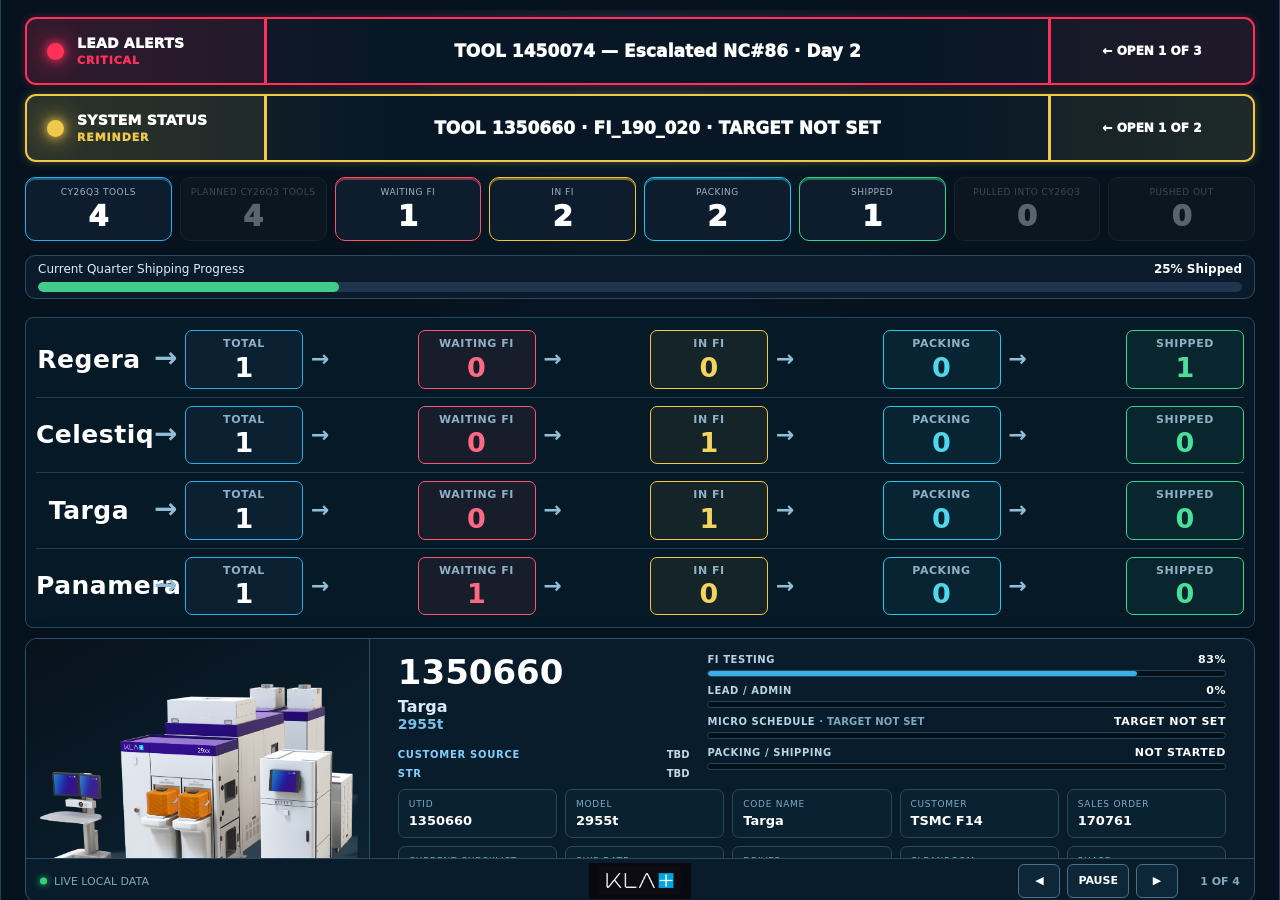
==== commit dc9e81bf: "Download B7 FI Command Center v1.0.2 — Morning Meeting Stability" ====
--- a/live-status-view.html
+++ b/live-status-view.html
@@ -2,7 +2,7 @@
 <!DOCTYPE html>
 
 <html lang="en"><head><meta charset="utf-8"/><meta content="width=device-width,initial-scale=1.0" name="viewport"/>
-<title>B7 FI Live Status v1.0.1</title><style>body[data-theme="customer"]{--page-accent:#a78bfa;--page-accent-rgb:167,139,250}</style><link href="css/app.bundle.css?v=1.0.1" rel="stylesheet"/><style>body[data-theme="customer"]{--page-accent:#a78bfa;--page-accent-rgb:167,139,250}</style></head>
+<title>B7 FI Live Status v1.0.2</title><style>body[data-theme="customer"]{--page-accent:#a78bfa;--page-accent-rgb:167,139,250}</style><link href="css/app.bundle.css?v=1.0.2" rel="stylesheet"/><style>body[data-theme="customer"]{--page-accent:#a78bfa;--page-accent-rgb:167,139,250}</style></head>
 <body class="b7-booting" data-live-viewer-only="true" data-theme="home">
 <div class="sticky-header"><header class="hero compact-hero v57-hero">
 <div class="v57-header">
@@ -32,4 +32,4 @@
 </footer>
 <script>window.addEventListener('error',function(e){var a=document.getElementById('app');if(a&&!a.dataset.rendered)a.innerHTML='<div class="panel"><h2>Command Center could not load</h2><p class="gray">'+String(e.message||'Unknown error')+'</p></div>'})</script>
 <div aria-label="Wallboard controls" class="wallboard-controls" id="wallboardControls"><button id="wallPrev">◀</button><button id="wallPause">PAUSE</button><button id="wallNext">▶</button><button id="wallExit">EXIT WALLBOARD</button><span id="wallLive">● LIVE</span></div>
-<script src="js/app.bundle.js?v=1.0.1"></script></body></html>+<script src="js/app.bundle.js?v=1.0.2"></script></body></html>
--- a/css/app.bundle.css
+++ b/css/app.bundle.css
@@ -9918,3 +9918,77 @@
 
 @media(max-width:1100px){.v861-family-row{grid-template-columns:135px minmax(0,1fr)!important}.v861-family-row h3{font-size:20px!important;padding-right:28px!important}.v861-family-row h3::after{right:2px!important;font-size:22px!important}.v861-family-kpis{gap:20px!important;grid-template-columns:repeat(5,minmax(72px,1fr))!important}.v861-family-kpi{max-width:none!important}.v861-family-kpi:not(:last-child)::after{left:calc(100% + 2px)!important}}
 @media(max-width:760px){.v861-family-row{grid-template-columns:1fr!important}.v861-family-row h3{text-align:left!important;padding-right:0!important}.v861-family-row h3::after{display:none!important}.v861-family-kpis{grid-template-columns:repeat(2,1fr)!important;gap:8px!important}.v861-family-kpi{max-width:none!important}.v861-family-kpi:first-child{grid-column:1/-1!important}.v861-family-kpi::after{display:none!important}#floatingActions{overflow-x:auto!important;grid-template-columns:auto auto!important}}
+
+/* ===== v1.0.2 MORNING MEETING STABILITY / FINAL SHELL AUTHORITY ===== */
+:root{--v102-rail-gap:12px}
+html,body{width:100%!important;max-width:none!important;overflow-x:hidden!important}
+body{align-items:stretch!important}
+body>.sticky-header,
+body>main#app,
+body>footer.v57-footer{
+  width:calc(100% - (var(--v102-rail-gap) * 2))!important;
+  max-width:none!important;
+  margin-left:var(--v102-rail-gap)!important;
+  margin-right:var(--v102-rail-gap)!important;
+  box-sizing:border-box!important;
+}
+body>.sticky-header .hero,
+body>.sticky-header .main-nav,
+body>.sticky-header .header-status-stack,
+body>.sticky-header #topActionBar,
+body>.sticky-header #operationsBar,
+body>.sticky-header #floatingActions{width:100%!important;max-width:none!important;margin-left:0!important;margin-right:0!important;box-sizing:border-box!important}
+body>main#app.page-shell{padding-left:18px!important;padding-right:18px!important;max-width:none!important}
+body>footer.v57-footer{margin-top:auto!important}
+
+/* One exact Center color authority. */
+body[data-center="home"]{--center-color:#2477ad!important;--center-rgb:36,119,173!important;--page-accent:#2477ad!important;--page-accent-rgb:36,119,173!important}
+body[data-center="tool"]{--center-color:#8e5ae8!important;--center-rgb:142,90,232!important;--page-accent:#8e5ae8!important;--page-accent-rgb:142,90,232!important}
+body[data-center="shipping"]{--center-color:#27ae60!important;--center-rgb:39,174,96!important;--page-accent:#27ae60!important;--page-accent-rgb:39,174,96!important}
+body[data-center="priority"]{--center-color:#d4a72c!important;--center-rgb:212,167,44!important;--page-accent:#d4a72c!important;--page-accent-rgb:212,167,44!important}
+body[data-center="status"]{--center-color:#f28c28!important;--center-rgb:242,140,40!important;--page-accent:#f28c28!important;--page-accent-rgb:242,140,40!important}
+body[data-center="meeting"]{--center-color:#19b9d1!important;--center-rgb:25,185,209!important;--page-accent:#19b9d1!important;--page-accent-rgb:25,185,209!important}
+body[data-center="action"]{--center-color:#ef4b4b!important;--center-rgb:239,75,75!important;--page-accent:#ef4b4b!important;--page-accent-rgb:239,75,75!important}
+body[data-center="reference"]{--center-color:#e94a9a!important;--center-rgb:233,74,154!important;--page-accent:#e94a9a!important;--page-accent-rgb:233,74,154!important}
+body[data-center="search"]{--center-color:#536dfe!important;--center-rgb:83,109,254!important;--page-accent:#536dfe!important;--page-accent-rgb:83,109,254!important}
+body[data-center] .v57-header-right{background:var(--center-color)!important}
+body[data-center] .main-nav .nav-btn.active{background:var(--center-color)!important;border-color:rgba(255,255,255,.7)!important;color:#fff!important}
+body[data-center] #floatingActions{border-top:1px solid var(--center-color)!important;border-bottom:1px solid var(--center-color)!important}
+
+/* Canonical page navigation: left views, right actions. */
+#floatingActions.v102-toolbar{display:flex!important;align-items:center!important;justify-content:space-between!important;min-height:48px!important;height:auto!important;padding:6px 14px!important;gap:14px!important;overflow:visible!important}
+#floatingActions.v102-toolbar::before{display:none!important;content:none!important}
+#floatingActions.v102-toolbar>.v102-left,#floatingActions.v102-toolbar>.v102-right{display:flex!important;align-items:center!important;gap:8px!important;flex-wrap:wrap!important;min-width:0!important}
+#floatingActions.v102-toolbar>.v102-right{margin-left:auto!important;justify-content:flex-end!important}
+#floatingActions.v102-toolbar button{position:static!important;margin:0!important;top:auto!important;bottom:auto!important;white-space:nowrap!important}
+
+/* Update Center remains a card-based working center, but quarter overview now belongs to Operations. */
+body[data-center="tool"] .v837-tool-dashboard>.v837-summary-grid,
+body[data-center="tool"] .v837-tool-dashboard>.v845-summary-grid,
+body[data-center="tool"] .v837-tool-dashboard>.v837-quarter-progress,
+body[data-center="tool"] .v837-tool-dashboard>.quarter-progress{display:none!important}
+body[data-center="tool"] .v837-tool-dashboard{padding-top:14px!important}
+
+/* Operations final product image: visibly fill the photo bay. */
+body[data-center="home"] .v802-tool-visual,
+body.v802-live-status .v802-tool-visual{overflow:hidden!important;padding:0!important}
+body[data-center="home"] .v802-tool-visual img,
+body.v802-live-status .v802-tool-visual img{
+  width:100%!important;height:100%!important;max-width:none!important;max-height:none!important;
+  object-fit:contain!important;object-position:center!important;padding:0!important;margin:0!important;
+  transform:scale(1.20)!important;transform-origin:center center!important
+}
+
+/* Keep all normal Center bodies on the same horizontal rail. */
+body:not(.wallboard-mode) #app>*{max-width:none!important}
+body:not(.wallboard-mode) .report-screen,
+body:not(.wallboard-mode) .panel,
+body:not(.wallboard-mode) .v837-tool-dashboard,
+body:not(.wallboard-mode) .v825-operations-live{width:100%!important;max-width:none!important;box-sizing:border-box!important}
+
+@media(max-width:900px){
+  :root{--v102-rail-gap:6px}
+  body>main#app.page-shell{padding-left:10px!important;padding-right:10px!important}
+  #floatingActions.v102-toolbar{padding:6px 9px!important}
+  #floatingActions.v102-toolbar>.v102-right{margin-left:0!important}
+}
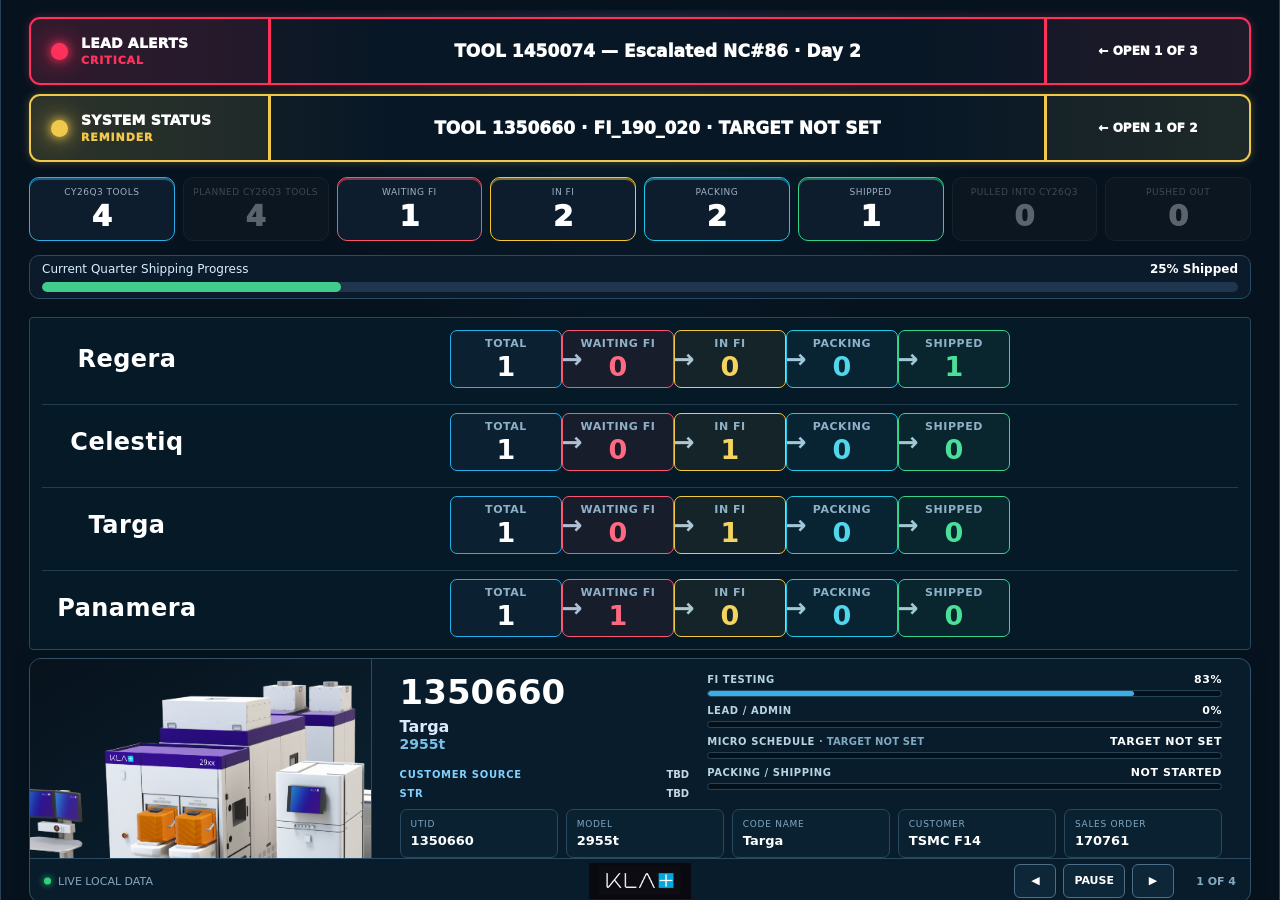
==== commit 52e02d19: "Download B7 FI Command Center v1.0.3 — Morning Meeting Recovery" ====
--- a/live-status-view.html
+++ b/live-status-view.html
@@ -2,7 +2,7 @@
 <!DOCTYPE html>
 
 <html lang="en"><head><meta charset="utf-8"/><meta content="width=device-width,initial-scale=1.0" name="viewport"/>
-<title>B7 FI Live Status v1.0.2</title><style>body[data-theme="customer"]{--page-accent:#a78bfa;--page-accent-rgb:167,139,250}</style><link href="css/app.bundle.css?v=1.0.2" rel="stylesheet"/><style>body[data-theme="customer"]{--page-accent:#a78bfa;--page-accent-rgb:167,139,250}</style></head>
+<title>B7 FI Live Status v1.0.3</title><style>body[data-theme="customer"]{--page-accent:#a78bfa;--page-accent-rgb:167,139,250}</style><link href="css/app.bundle.css?v=1.0.3" rel="stylesheet"/><style>body[data-theme="customer"]{--page-accent:#a78bfa;--page-accent-rgb:167,139,250}</style></head>
 <body class="b7-booting" data-live-viewer-only="true" data-theme="home">
 <div class="sticky-header"><header class="hero compact-hero v57-hero">
 <div class="v57-header">
@@ -32,4 +32,4 @@
 </footer>
 <script>window.addEventListener('error',function(e){var a=document.getElementById('app');if(a&&!a.dataset.rendered)a.innerHTML='<div class="panel"><h2>Command Center could not load</h2><p class="gray">'+String(e.message||'Unknown error')+'</p></div>'})</script>
 <div aria-label="Wallboard controls" class="wallboard-controls" id="wallboardControls"><button id="wallPrev">◀</button><button id="wallPause">PAUSE</button><button id="wallNext">▶</button><button id="wallExit">EXIT WALLBOARD</button><span id="wallLive">● LIVE</span></div>
-<script src="js/app.bundle.js?v=1.0.2"></script></body></html>+<script src="js/app.bundle.js?v=1.0.3"></script></body></html>
--- a/css/app.bundle.css
+++ b/css/app.bundle.css
@@ -9882,113 +9882,45 @@
 @media(max-width:1100px){.v861-family-row{grid-template-columns:140px minmax(0,1fr)!important}.v861-family-row h3{font-size:20px!important}.v861-family-kpi{width:104px!important;min-width:90px!important;margin-right:18px!important}.v861-family-kpi:not(:last-child)::after{right:-18px;width:18px;font-size:22px}}
 @media(max-width:820px){.v861-family-row{grid-template-columns:1fr!important}.v861-family-kpis{flex-wrap:wrap!important;gap:8px!important}.v861-family-kpi{margin:0!important;max-width:none!important;flex:1 1 120px!important}.v861-family-kpi::after{display:none!important}.v861-family-header span{position:static!important;margin-left:10px}}
 
-
-/* === v1.0.1 FINAL OPERATIONS / NAVIGATION AUTHORITY === */
+/* ===== B7 FI COMMAND CENTER v1.0.3 — FINAL SHELL / OPERATIONS / UPDATE ===== */
+:root{--b7-rail:10px}
+html,body{width:100%!important;max-width:none!important;min-height:100%!important;overflow-x:hidden!important;background:#07111f!important}
+body{display:block!important;margin:0!important}
+body>.sticky-header,body>main#app,body>footer.v57-footer{width:calc(100% - (var(--b7-rail)*2))!important;max-width:none!important;margin-left:var(--b7-rail)!important;margin-right:var(--b7-rail)!important;box-sizing:border-box!important}
+.sticky-header{position:sticky!important;top:0!important;z-index:5000!important;background:#07111f!important}
+.sticky-header .hero,.sticky-header .main-nav,.sticky-header .header-status-stack,.sticky-header #topActionBar,.sticky-header #operationsBar,.sticky-header #floatingActions{width:100%!important;max-width:none!important;margin-left:0!important;margin-right:0!important;box-sizing:border-box!important}
+body>main#app.page-shell{padding:10px 0 12px!important;min-height:0!important;max-width:none!important}
+body>footer.v57-footer{margin-top:0!important}
+body[data-center] .v57-header-right{background:var(--page-accent)!important}
+body[data-center] .main-nav .nav-btn.active{background:var(--page-accent)!important;border-color:rgba(255,255,255,.75)!important;color:#fff!important}
+body[data-center] #floatingActions{border-top:1px solid var(--page-accent)!important;border-bottom:1px solid var(--page-accent)!important}
+/* The v0854 toolbar is the one authoritative page navigation bar. */
 #b7PageToolbar{display:none!important}
-#floatingActions{display:grid!important;grid-template-columns:minmax(0,1fr) auto!important;align-items:center!important;gap:12px!important;width:100%!important;max-width:none!important;min-height:44px!important;padding:6px 12px!important;margin:0!important;box-sizing:border-box!important;border-left:0!important;border-right:0!important;border-radius:0!important}
-#floatingActions .v101-left{justify-self:start;display:flex;gap:8px;align-items:center;white-space:nowrap}
-#floatingActions .v101-right{justify-self:end;display:flex;gap:8px;align-items:center;white-space:nowrap}
-#floatingActions .btn{white-space:nowrap}
-
-body[data-center="home"] #app.page-shell,body.v825-operations-dashboard #app.page-shell{width:100%!important;max-width:none!important;padding:10px 8px 0!important;box-sizing:border-box!important;min-height:0!important;flex:0 0 auto!important}
-body[data-center="home"] .v825-operations-live,body.v825-operations-dashboard .v825-operations-live{width:100%!important;max-width:none!important;margin:0!important}
-body[data-center="home"] .v825-operations-live>* ,body.v825-operations-dashboard .v825-operations-live>*{max-width:none!important;box-sizing:border-box}
-
-/* Family process: no redundant section heading. Family → TOTAL → WAITING → IN FI → PACKING → SHIPPED */
+#floatingActions.v854-toolbar{display:grid!important;grid-template-columns:minmax(0,1fr) auto!important;align-items:center!important;gap:12px!important;width:100%!important;max-width:none!important;min-height:46px!important;padding:6px 12px!important;margin:0!important;box-sizing:border-box!important;border-left:0!important;border-right:0!important;border-radius:0!important;background:#081724!important}
+#floatingActions.v854-toolbar>.v854-nav-left,#floatingActions.v854-toolbar>.v854-actions-right{display:flex!important;align-items:center!important;gap:8px!important;flex-wrap:wrap!important}
+#floatingActions.v854-toolbar>.v854-nav-left{justify-content:flex-start!important}#floatingActions.v854-toolbar>.v854-actions-right{justify-content:flex-end!important;margin-left:auto!important}
+#floatingActions.v854-toolbar button{position:static!important;margin:0!important;white-space:nowrap!important}
+/* Update Center: retain family cards, remove quarter overview, add Packing family status. */
+body[data-center="tool"] .v837-tool-dashboard>.v837-summary-grid,body[data-center="tool"] .v837-tool-dashboard>.v845-summary-grid,body[data-center="tool"] .v837-tool-dashboard>.v837-quarter-progress,body[data-center="tool"] .v837-tool-dashboard>.quarter-progress{display:none!important}
+body[data-center="tool"] .v837-tool-dashboard{padding-top:8px!important}
+body[data-center="tool"] .family-counts{display:grid!important;grid-template-columns:repeat(5,minmax(54px,72px))!important;gap:8px!important}
+body[data-center="tool"] .family-packing{border-color:#00bcd4!important;color:#9eefff!important}
+/* Operations family process: family -> total -> waiting -> in FI -> packing -> shipped. */
 .v861-family-header{display:none!important}
-.v861-family-section{width:100%!important;max-width:none!important;margin:8px 0 10px!important;padding:4px 10px!important;border-radius:8px!important}
-.v861-family-list{display:grid!important;gap:0!important}
-.v861-family-row{display:grid!important;grid-template-columns:minmax(150px,1.25fr) minmax(0,8.75fr)!important;gap:10px!important;align-items:center!important;padding:8px 0!important;border-top:1px solid #203c50!important}
+.v861-family-section{width:100%!important;max-width:none!important;margin:8px 0!important;padding:4px 12px!important;box-sizing:border-box!important}
+.v861-family-row{display:flex!important;align-items:center!important;gap:10px!important;width:100%!important;padding:8px 0!important;border-top:1px solid #203c50!important}
 .v861-family-row:first-child{border-top:0!important}
-.v861-family-row h3{position:relative!important;margin:0!important;padding-right:44px!important;font-size:25px!important;line-height:1!important;text-align:center!important;letter-spacing:.02em!important}
-.v861-family-row h3::after{content:'→';position:absolute;right:8px;top:50%;transform:translateY(-52%);font-size:28px;font-weight:900;color:#92bdd7}
-.v861-family-kpis{display:grid!important;grid-template-columns:repeat(5,minmax(86px,118px))!important;justify-content:space-between!important;align-items:center!important;gap:34px!important}
-.v861-family-kpi{position:relative!important;width:100%!important;max-width:118px!important;min-height:58px!important;padding:7px 7px!important;display:flex!important;flex-direction:column!important;align-items:center!important;justify-content:center!important;text-align:center!important;border-radius:7px!important}
-.v861-family-kpi:not(:last-child)::after{content:'→';position:absolute;left:calc(100% + 9px);top:50%;transform:translateY(-52%);width:18px;text-align:center;font-size:22px;font-weight:900;color:#92bdd7}
-.v861-family-kpi span{font-size:11px!important;line-height:1.05!important;font-weight:900!important;letter-spacing:.05em!important;text-align:center!important}
-.v861-family-kpi b{font-size:27px!important;line-height:1!important;margin-top:4px!important;text-align:center!important}
-
-/* Larger product image: fill the available visual panel without cropping. */
-body[data-center="home"] .v802-tool-visual,body.v825-operations-dashboard .v802-tool-visual,body.v802-live-status .v802-tool-visual{padding:2px!important;overflow:hidden!important;display:flex!important;align-items:center!important;justify-content:center!important}
-body[data-center="home"] .v802-tool-visual img,body.v825-operations-dashboard .v802-tool-visual img,body.v802-live-status .v802-tool-visual img{width:99%!important;height:99%!important;max-width:99%!important;max-height:99%!important;padding:0!important;margin:auto!important;object-fit:contain!important;object-position:center!important}
-
-/* One horizontal rail for live Operations content. */
-body[data-center="home"] .v802-live-metrics,body[data-center="home"] .v829-quarter-progress,body[data-center="home"] .v861-family-section,body[data-center="home"] .v802-carousel{width:100%!important;max-width:none!important;margin-left:0!important;margin-right:0!important}
-body[data-center="home"]>footer.v57-footer{margin-top:0!important}
-
-@media(max-width:1100px){.v861-family-row{grid-template-columns:135px minmax(0,1fr)!important}.v861-family-row h3{font-size:20px!important;padding-right:28px!important}.v861-family-row h3::after{right:2px!important;font-size:22px!important}.v861-family-kpis{gap:20px!important;grid-template-columns:repeat(5,minmax(72px,1fr))!important}.v861-family-kpi{max-width:none!important}.v861-family-kpi:not(:last-child)::after{left:calc(100% + 2px)!important}}
-@media(max-width:760px){.v861-family-row{grid-template-columns:1fr!important}.v861-family-row h3{text-align:left!important;padding-right:0!important}.v861-family-row h3::after{display:none!important}.v861-family-kpis{grid-template-columns:repeat(2,1fr)!important;gap:8px!important}.v861-family-kpi{max-width:none!important}.v861-family-kpi:first-child{grid-column:1/-1!important}.v861-family-kpi::after{display:none!important}#floatingActions{overflow-x:auto!important;grid-template-columns:auto auto!important}}
-
-/* ===== v1.0.2 MORNING MEETING STABILITY / FINAL SHELL AUTHORITY ===== */
-:root{--v102-rail-gap:12px}
-html,body{width:100%!important;max-width:none!important;overflow-x:hidden!important}
-body{align-items:stretch!important}
-body>.sticky-header,
-body>main#app,
-body>footer.v57-footer{
-  width:calc(100% - (var(--v102-rail-gap) * 2))!important;
-  max-width:none!important;
-  margin-left:var(--v102-rail-gap)!important;
-  margin-right:var(--v102-rail-gap)!important;
-  box-sizing:border-box!important;
-}
-body>.sticky-header .hero,
-body>.sticky-header .main-nav,
-body>.sticky-header .header-status-stack,
-body>.sticky-header #topActionBar,
-body>.sticky-header #operationsBar,
-body>.sticky-header #floatingActions{width:100%!important;max-width:none!important;margin-left:0!important;margin-right:0!important;box-sizing:border-box!important}
-body>main#app.page-shell{padding-left:18px!important;padding-right:18px!important;max-width:none!important}
-body>footer.v57-footer{margin-top:auto!important}
-
-/* One exact Center color authority. */
-body[data-center="home"]{--center-color:#2477ad!important;--center-rgb:36,119,173!important;--page-accent:#2477ad!important;--page-accent-rgb:36,119,173!important}
-body[data-center="tool"]{--center-color:#8e5ae8!important;--center-rgb:142,90,232!important;--page-accent:#8e5ae8!important;--page-accent-rgb:142,90,232!important}
-body[data-center="shipping"]{--center-color:#27ae60!important;--center-rgb:39,174,96!important;--page-accent:#27ae60!important;--page-accent-rgb:39,174,96!important}
-body[data-center="priority"]{--center-color:#d4a72c!important;--center-rgb:212,167,44!important;--page-accent:#d4a72c!important;--page-accent-rgb:212,167,44!important}
-body[data-center="status"]{--center-color:#f28c28!important;--center-rgb:242,140,40!important;--page-accent:#f28c28!important;--page-accent-rgb:242,140,40!important}
-body[data-center="meeting"]{--center-color:#19b9d1!important;--center-rgb:25,185,209!important;--page-accent:#19b9d1!important;--page-accent-rgb:25,185,209!important}
-body[data-center="action"]{--center-color:#ef4b4b!important;--center-rgb:239,75,75!important;--page-accent:#ef4b4b!important;--page-accent-rgb:239,75,75!important}
-body[data-center="reference"]{--center-color:#e94a9a!important;--center-rgb:233,74,154!important;--page-accent:#e94a9a!important;--page-accent-rgb:233,74,154!important}
-body[data-center="search"]{--center-color:#536dfe!important;--center-rgb:83,109,254!important;--page-accent:#536dfe!important;--page-accent-rgb:83,109,254!important}
-body[data-center] .v57-header-right{background:var(--center-color)!important}
-body[data-center] .main-nav .nav-btn.active{background:var(--center-color)!important;border-color:rgba(255,255,255,.7)!important;color:#fff!important}
-body[data-center] #floatingActions{border-top:1px solid var(--center-color)!important;border-bottom:1px solid var(--center-color)!important}
-
-/* Canonical page navigation: left views, right actions. */
-#floatingActions.v102-toolbar{display:flex!important;align-items:center!important;justify-content:space-between!important;min-height:48px!important;height:auto!important;padding:6px 14px!important;gap:14px!important;overflow:visible!important}
-#floatingActions.v102-toolbar::before{display:none!important;content:none!important}
-#floatingActions.v102-toolbar>.v102-left,#floatingActions.v102-toolbar>.v102-right{display:flex!important;align-items:center!important;gap:8px!important;flex-wrap:wrap!important;min-width:0!important}
-#floatingActions.v102-toolbar>.v102-right{margin-left:auto!important;justify-content:flex-end!important}
-#floatingActions.v102-toolbar button{position:static!important;margin:0!important;top:auto!important;bottom:auto!important;white-space:nowrap!important}
-
-/* Update Center remains a card-based working center, but quarter overview now belongs to Operations. */
-body[data-center="tool"] .v837-tool-dashboard>.v837-summary-grid,
-body[data-center="tool"] .v837-tool-dashboard>.v845-summary-grid,
-body[data-center="tool"] .v837-tool-dashboard>.v837-quarter-progress,
-body[data-center="tool"] .v837-tool-dashboard>.quarter-progress{display:none!important}
-body[data-center="tool"] .v837-tool-dashboard{padding-top:14px!important}
-
-/* Operations final product image: visibly fill the photo bay. */
-body[data-center="home"] .v802-tool-visual,
-body.v802-live-status .v802-tool-visual{overflow:hidden!important;padding:0!important}
-body[data-center="home"] .v802-tool-visual img,
-body.v802-live-status .v802-tool-visual img{
-  width:100%!important;height:100%!important;max-width:none!important;max-height:none!important;
-  object-fit:contain!important;object-position:center!important;padding:0!important;margin:0!important;
-  transform:scale(1.20)!important;transform-origin:center center!important
-}
-
-/* Keep all normal Center bodies on the same horizontal rail. */
-body:not(.wallboard-mode) #app>*{max-width:none!important}
-body:not(.wallboard-mode) .report-screen,
-body:not(.wallboard-mode) .panel,
-body:not(.wallboard-mode) .v837-tool-dashboard,
-body:not(.wallboard-mode) .v825-operations-live{width:100%!important;max-width:none!important;box-sizing:border-box!important}
-
-@media(max-width:900px){
-  :root{--v102-rail-gap:6px}
-  body>main#app.page-shell{padding-left:10px!important;padding-right:10px!important}
-  #floatingActions.v102-toolbar{padding:6px 9px!important}
-  #floatingActions.v102-toolbar>.v102-right{margin-left:0!important}
-}
+.v861-family-row h3{flex:0 0 170px!important;margin:0!important;font-size:24px!important;text-align:center!important}
+.v861-family-kpis{display:flex!important;align-items:center!important;flex:1 1 auto!important;gap:0!important;min-width:0!important}
+.v861-family-kpi{flex:0 0 112px!important;max-width:112px!important;min-height:58px!important;padding:6px!important;margin:0!important;display:flex!important;flex-direction:column!important;align-items:center!important;justify-content:center!important;border-radius:7px!important;text-align:center!important}
+.v861-family-kpi span{font-size:11px!important;font-weight:900!important;letter-spacing:.05em!important}.v861-family-kpi b{font-size:27px!important;line-height:1!important;margin-top:4px!important}
+.v103-flow-arrow{display:flex!important;align-items:center!important;justify-content:center!important;flex:1 1 46px!important;min-width:28px!important;max-width:none!important;color:#9bc4dc!important;height:18px!important}
+.v103-flow-arrow::before{content:'';height:2px;background:#6e9db9;flex:1 1 auto;opacity:.8}
+.v103-flow-arrow::after{content:'▶';font-size:13px;line-height:1;margin-left:-1px;color:#9bc4dc}
+/* Product image visibly fills the photo frame. */
+body[data-center="home"] .v802-tool-visual,body.v802-live-status .v802-tool-visual{padding:0!important;overflow:hidden!important;display:flex!important;align-items:center!important;justify-content:center!important}
+body[data-center="home"] .v802-tool-visual img,body.v802-live-status .v802-tool-visual img{width:100%!important;height:100%!important;max-width:none!important;max-height:none!important;object-fit:contain!important;object-position:center!important;margin:0!important;padding:0!important;transform:scale(1.48)!important;transform-origin:center!important}
+/* Every page body shares the same horizontal rail. */
+body:not(.wallboard-mode) #app>*{width:100%!important;max-width:none!important;box-sizing:border-box!important}
+body:not(.wallboard-mode) .report-screen,body:not(.wallboard-mode) .panel,body:not(.wallboard-mode) .v837-tool-dashboard,body:not(.wallboard-mode) .v825-operations-live{width:100%!important;max-width:none!important;box-sizing:border-box!important}
+@media(max-width:900px){:root{--b7-rail:5px}.v861-family-row{flex-wrap:wrap!important}.v861-family-row h3{flex:0 0 100%!important;text-align:left!important}.v103-flow-arrow{display:none!important}.v861-family-kpis{display:grid!important;grid-template-columns:repeat(2,1fr)!important;gap:8px!important}.v861-family-kpi{max-width:none!important;flex:auto!important}#floatingActions.v854-toolbar{grid-template-columns:1fr!important}.v854-actions-right{justify-content:flex-start!important;margin-left:0!important}}
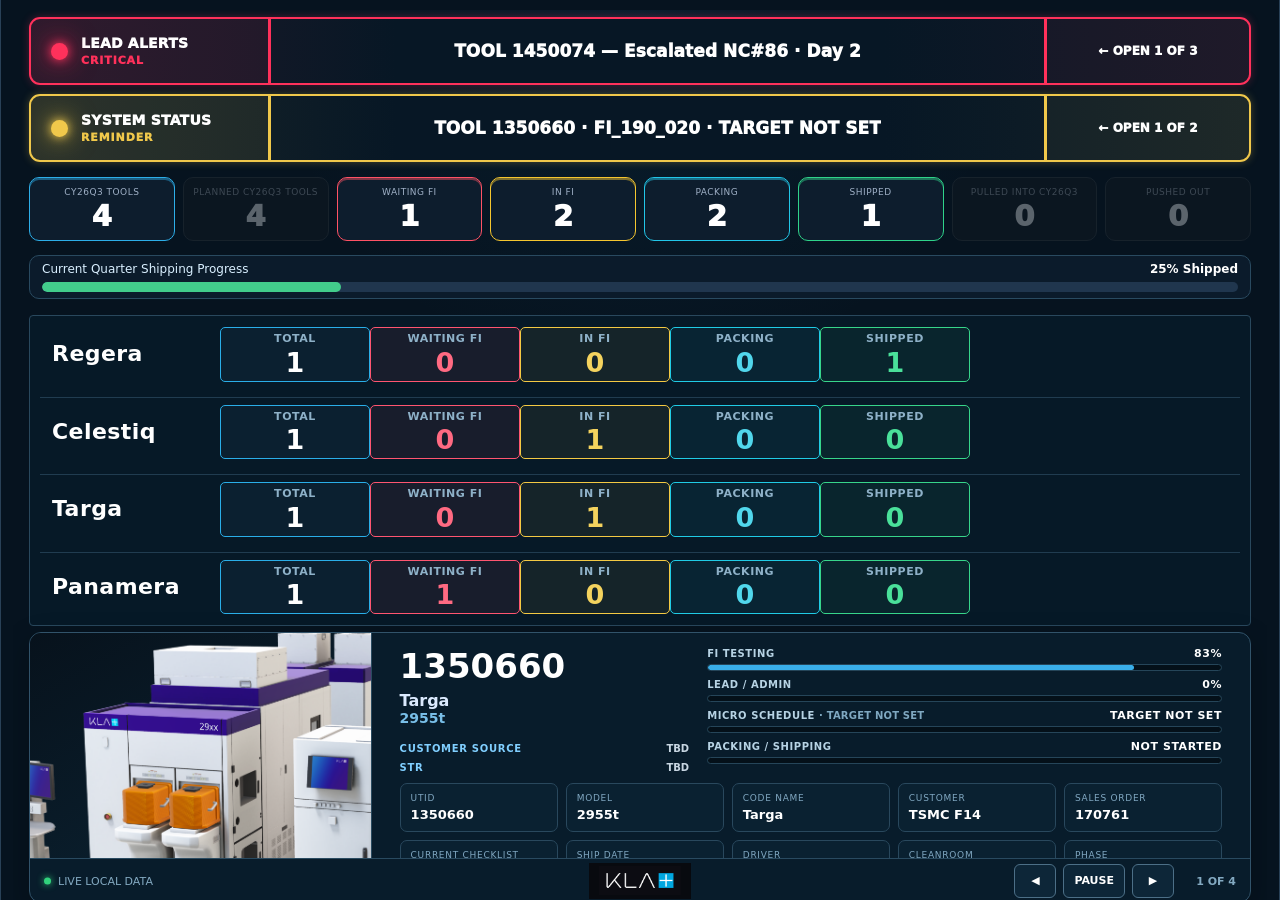
==== commit f0a3cddb: "Download B7 FI Command Center v1.0.4 — Morning Workflow + Operations Gates" ====
--- a/live-status-view.html
+++ b/live-status-view.html
@@ -2,7 +2,7 @@
 <!DOCTYPE html>
 
 <html lang="en"><head><meta charset="utf-8"/><meta content="width=device-width,initial-scale=1.0" name="viewport"/>
-<title>B7 FI Live Status v1.0.3</title><style>body[data-theme="customer"]{--page-accent:#a78bfa;--page-accent-rgb:167,139,250}</style><link href="css/app.bundle.css?v=1.0.3" rel="stylesheet"/><style>body[data-theme="customer"]{--page-accent:#a78bfa;--page-accent-rgb:167,139,250}</style></head>
+<title>B7 FI Live Status v1.0.4</title><style>body[data-theme="customer"]{--page-accent:#a78bfa;--page-accent-rgb:167,139,250}</style><link href="css/app.v1.0.4.css?v=1.0.4" rel="stylesheet"/><style>body[data-theme="customer"]{--page-accent:#a78bfa;--page-accent-rgb:167,139,250}</style></head>
 <body class="b7-booting" data-live-viewer-only="true" data-theme="home">
 <div class="sticky-header"><header class="hero compact-hero v57-hero">
 <div class="v57-header">
@@ -32,4 +32,4 @@
 </footer>
 <script>window.addEventListener('error',function(e){var a=document.getElementById('app');if(a&&!a.dataset.rendered)a.innerHTML='<div class="panel"><h2>Command Center could not load</h2><p class="gray">'+String(e.message||'Unknown error')+'</p></div>'})</script>
 <div aria-label="Wallboard controls" class="wallboard-controls" id="wallboardControls"><button id="wallPrev">◀</button><button id="wallPause">PAUSE</button><button id="wallNext">▶</button><button id="wallExit">EXIT WALLBOARD</button><span id="wallLive">● LIVE</span></div>
-<script src="js/app.bundle.js?v=1.0.3"></script></body></html>+<script src="js/app.v1.0.4.js?v=1.0.4"></script></body></html>
--- a/css/app.v1.0.4.css
+++ b/css/app.v1.0.4.css
@@ -0,0 +1,9971 @@
+/* B7 FI Command Center v1.0.1 consolidated stylesheet. One CSS payload. */
+
+/* SOURCE: css/styles-v0300.css */
+
+:root{
+  --bg:#07111f;--panel:#0d1a2a;--panel2:#111f31;--text:#eef5ff;--muted:#9fb0c6;
+  --line:#26384e;--accent:#4ea1ff;--accent-rgb:78,161,255;--good:#35c77a;--warn:#f1c453;
+  --bad:#ef6666;--info:#58a6ff;--gray:#738399
+}
+*{box-sizing:border-box} body{margin:0;background:linear-gradient(180deg,#07111f,#091522 55%,#07111f);color:var(--text);font-family:Inter,ui-sans-serif,system-ui,-apple-system,BlinkMacSystemFont,"Segoe UI",sans-serif}
+body[data-theme="home"]{--accent:#4ea1ff;--accent-rgb:78,161,255}
+body[data-theme="countdown"]{--accent:#e4b84d;--accent-rgb:228,184,77}
+body[data-theme="shipping"]{--accent:#49cbd3;--accent-rgb:73,203,211}
+body[data-theme="daily"]{--accent:#46c77b;--accent-rgb:70,199,123}
+body[data-theme="meeting"]{--accent:#ef9a4a;--accent-rgb:239,154,74}
+body[data-theme="weekend"]{--accent:#a77ae8;--accent-rgb:167,122,232}
+body[data-theme="systems"]{--accent:#6e9fbd;--accent-rgb:110,159,189}
+body[data-theme="admin"]{--accent:#b8c1cc;--accent-rgb:184,193,204}
+button,input,select,textarea{font:inherit}.hero{position:relative;min-height:210px;display:flex;align-items:end;padding:34px max(22px,calc((100% - 1500px)/2));overflow:hidden;border-bottom:1px solid var(--line);background:
+radial-gradient(circle at 18% 25%,rgba(var(--accent-rgb),.25),transparent 28%),
+linear-gradient(120deg,#0a1627,#13243a 55%,#08111e)}
+.hero:after{content:"";position:absolute;inset:auto -5% -45% 38%;height:180px;border:1px solid rgba(var(--accent-rgb),.32);transform:skewX(-24deg)}
+.hero-overlay{position:absolute;inset:0;background:linear-gradient(90deg,rgba(3,9,16,.12),rgba(3,9,16,.5))}
+.hero-content{position:relative;z-index:1;max-width:900px}.eyebrow{font-size:12px;letter-spacing:.18em;color:var(--accent);font-weight:800}.hero h1{margin:8px 0 5px;font-size:clamp(32px,5vw,58px);letter-spacing:.035em}.hero p{margin:0;color:#c4d2e4;max-width:780px}
+.main-nav{position:sticky;top:0;z-index:20;display:flex;gap:4px;justify-content:center;flex-wrap:wrap;padding:9px 14px;background:rgba(6,14,25,.96);backdrop-filter:blur(10px);border-bottom:1px solid var(--line)}
+.nav-btn,.admin-tab,.btn{border:1px solid transparent;background:transparent;color:#cbd8e8;padding:9px 12px;border-radius:8px;cursor:pointer}.nav-btn:hover,.admin-tab:hover,.btn:hover{border-color:var(--line);background:#122136}.nav-btn.active{color:white;background:rgba(var(--accent-rgb),.16);border-color:rgba(var(--accent-rgb),.6);box-shadow:inset 0 -2px var(--accent)}.admin-nav{margin-left:8px;border-left-color:#435268}
+.page-identity{height:4px;background:linear-gradient(90deg,transparent,var(--accent),transparent);box-shadow:0 0 22px rgba(var(--accent-rgb),.35)}
+.page-shell{max-width:1500px;margin:0 auto;padding:28px 22px 100px;min-height:650px}.page-title{display:flex;gap:18px;justify-content:space-between;align-items:flex-start;margin-bottom:20px}.page-title h2{margin:0 0 5px;font-size:28px}.page-title p{margin:0;color:var(--muted)}.page-kicker{color:var(--accent);text-transform:uppercase;letter-spacing:.14em;font-size:11px;font-weight:800;margin-bottom:5px}
+.metric-grid{display:grid;grid-template-columns:repeat(auto-fit,minmax(155px,1fr));gap:12px;margin:16px 0 22px}.metric{background:var(--panel);border:1px solid var(--line);border-top:2px solid var(--accent);border-radius:12px;padding:15px}.metric span{display:block;color:var(--muted);font-size:12px;text-transform:uppercase;letter-spacing:.06em}.metric strong{display:block;font-size:28px;margin-top:4px}.metric small{color:var(--muted)}
+.panel{background:var(--panel);border:1px solid var(--line);border-radius:13px;padding:18px;margin:14px 0}.panel h3{margin:0 0 14px}.panel-accent{border-left:3px solid var(--accent)}
+.system-grid{display:grid;grid-template-columns:repeat(auto-fit,minmax(290px,1fr));gap:14px}.system-card{background:var(--panel);border:1px solid var(--line);border-radius:12px;padding:16px;cursor:pointer}.system-card:hover{border-color:rgba(var(--accent-rgb),.75);background:#102036}.system-head{display:flex;justify-content:space-between;gap:10px}.system-id{font-size:20px;font-weight:800}.tool-family{display:inline-flex;align-items:center;gap:7px;color:var(--accent);font-size:12px;text-transform:uppercase;letter-spacing:.08em}.tool-glyph{width:24px;height:18px;border:1px solid currentColor;border-radius:3px;position:relative}.tool-glyph:before,.tool-glyph:after{content:"";position:absolute;background:currentColor;opacity:.65}.tool-glyph:before{width:7px;height:4px;left:3px;bottom:3px}.tool-glyph:after{width:6px;height:9px;right:3px;bottom:3px}
+.status-dot{width:10px;height:10px;border-radius:50%;display:inline-block;background:var(--gray);margin-right:6px}.status-dot.good{background:var(--good)}.status-dot.warn{background:var(--warn)}.status-dot.bad{background:var(--bad)}.status-dot.info{background:var(--info)}
+.progress-row{margin-top:12px}.progress-label{display:flex;justify-content:space-between;color:#c9d6e6;font-size:12px;margin-bottom:5px}.track{height:9px;border-radius:99px;background:#203046;overflow:hidden}.fill{height:100%;background:var(--accent);border-radius:99px}.fill.admin{background:#8e9cad}.card-meta{display:grid;grid-template-columns:1fr 1fr;gap:8px;margin-top:12px;color:var(--muted);font-size:12px}.card-meta strong{display:block;color:var(--text);font-size:13px}
+.table-wrap{overflow-x:auto;border:1px solid var(--line);border-radius:12px;background:var(--panel)}.report-table{width:100%;border-collapse:collapse;min-width:900px}.report-table th{position:sticky;top:0;background:#14243a;color:#aebed2;text-align:left;font-size:11px;text-transform:uppercase;letter-spacing:.06em;padding:11px;border-bottom:1px solid var(--line)}.report-table td{padding:12px 11px;border-bottom:1px solid #1c2d42;vertical-align:top}.report-table tr:last-child td{border-bottom:0}.report-table tr.tool-gap td{border-top:6px solid #07111f}.priority-num{display:inline-grid;place-items:center;width:28px;height:28px;border-radius:50%;background:rgba(var(--accent-rgb),.16);border:1px solid rgba(var(--accent-rgb),.55);font-weight:800}
+.badge{display:inline-block;border:1px solid var(--line);border-radius:999px;padding:4px 8px;font-size:11px;color:#cbd8e8}.badge.good{border-color:rgba(53,199,122,.5);color:#79e0a8}.badge.warn{border-color:rgba(241,196,83,.5);color:#f4d67f}.badge.bad{border-color:rgba(239,102,102,.5);color:#ff9292}.badge.info{border-color:rgba(88,166,255,.5);color:#8fc4ff}
+.actions{display:flex;gap:8px;flex-wrap:wrap}.btn{border-color:#31435b;background:#122136}.btn.primary{background:var(--accent);color:#07111f;border-color:var(--accent);font-weight:800}.btn.danger{border-color:#713f48;color:#ff9aa7;background:#26151a}.btn.small{padding:6px 9px;font-size:12px}
+.floating-actions{position:fixed;right:18px;bottom:18px;z-index:30;display:flex;gap:8px;flex-wrap:wrap;justify-content:flex-end;max-width:min(700px,calc(100% - 36px));padding:8px;background:rgba(7,17,31,.92);border:1px solid var(--line);border-radius:12px;backdrop-filter:blur(8px)}
+.admin-tabs{display:flex;gap:7px;flex-wrap:wrap;margin-bottom:15px;padding:9px;background:#0a1625;border:1px solid var(--line);border-radius:12px}.admin-tab.active{border-color:rgba(var(--accent-rgb),.65);background:rgba(var(--accent-rgb),.14);color:white}
+.admin-launch-grid{display:grid;grid-template-columns:repeat(auto-fit,minmax(230px,1fr));gap:12px}.admin-launch{padding:18px;background:var(--panel);border:1px solid var(--line);border-radius:12px;cursor:pointer}.admin-launch:hover{border-color:var(--accent)}.admin-launch strong{display:block;margin-bottom:5px}.admin-launch span{color:var(--muted);font-size:13px}
+.form-grid{display:grid;grid-template-columns:repeat(auto-fit,minmax(220px,1fr));gap:13px}.form-group label{display:block;color:#b7c6d8;font-size:12px;margin-bottom:6px}.form-group input,.form-group select,.form-group textarea,.report-table input,.report-table select{width:100%;border:1px solid #344860;border-radius:8px;background:#081522;color:var(--text);padding:9px}.form-group textarea{min-height:90px}.form-group.wide{grid-column:1/-1}.task-list{display:grid;grid-template-columns:repeat(auto-fit,minmax(300px,1fr));gap:8px}.task{display:flex;justify-content:space-between;gap:10px;align-items:center;padding:9px;border:1px solid #26384e;border-radius:8px}.task select{max-width:150px;background:#081522;color:white;border:1px solid #344860;border-radius:7px;padding:7px}
+.detail-grid{display:grid;grid-template-columns:repeat(auto-fit,minmax(260px,1fr));gap:14px}.detail-block{border:1px solid var(--line);border-radius:10px;padding:14px;background:#0a1726}.detail-block h4{margin:0 0 10px;color:var(--accent)}.kv{display:flex;justify-content:space-between;gap:15px;padding:7px 0;border-bottom:1px solid #1d2d40}.kv:last-child{border-bottom:0}.kv span{color:var(--muted)}.meeting-card{border-left:4px solid var(--accent);background:var(--panel);border-radius:10px;padding:16px;margin:12px 0}.meeting-head{display:flex;justify-content:space-between;gap:12px;align-items:flex-start}.meeting-card h3{margin:0}.meeting-summary{display:grid;grid-template-columns:repeat(auto-fit,minmax(160px,1fr));gap:10px;margin-top:13px}.meeting-summary div{padding:9px;background:#0a1726;border-radius:8px}.meeting-summary small{display:block;color:var(--muted);margin-bottom:3px}
+.notice{padding:12px;border:1px dashed #41536a;border-radius:10px;color:var(--muted)}.gray{color:var(--muted)}footer{display:flex;justify-content:space-between;gap:10px;flex-wrap:wrap;padding:22px max(22px,calc((100% - 1500px)/2));border-top:1px solid var(--line);color:var(--muted);font-size:12px}
+@media(max-width:760px){.hero{min-height:175px;padding:25px 18px}.hero h1{font-size:34px}.main-nav{justify-content:flex-start;overflow-x:auto;flex-wrap:nowrap}.nav-btn{white-space:nowrap}.page-shell{padding:22px 14px 100px}.page-title{display:block}.page-title .actions{margin-top:12px}.floating-actions{left:12px;right:12px}.metric-grid{grid-template-columns:repeat(2,1fr)}}
+
+.state-legend{display:flex;gap:14px;flex-wrap:wrap;align-items:center;margin:12px 0 18px;color:var(--muted);font-size:12px}
+.type-section{margin:20px 0 30px}.type-header{display:flex;justify-content:space-between;gap:14px;align-items:end;flex-wrap:wrap;margin-bottom:12px;padding-bottom:10px;border-bottom:2px solid rgba(var(--accent-rgb),.55)}
+.type-header h3{margin:0;font-size:21px}.type-summary{display:flex;gap:8px;flex-wrap:wrap}.type-count{min-width:92px;background:var(--panel);border:1px solid var(--line);border-radius:9px;padding:9px 11px}
+.type-count small{display:block;color:var(--muted);font-size:10px;text-transform:uppercase}.type-count b{font-size:21px}
+.countdown-card-grid{display:grid;grid-template-columns:repeat(auto-fit,minmax(230px,1fr));gap:10px}.countdown-card{border:1px solid var(--line);border-left:5px solid var(--info);border-radius:10px;background:var(--panel);padding:13px}
+.countdown-card.waiting{border-left-color:var(--bad);background:linear-gradient(90deg,rgba(239,102,102,.07),var(--panel) 35%)}.countdown-card.infi{border-left-color:var(--info);background:linear-gradient(90deg,rgba(88,166,255,.07),var(--panel) 35%)}.countdown-card.shipped{border-left-color:var(--good);background:linear-gradient(90deg,rgba(53,199,122,.12),var(--panel) 45%)}
+.cc-head{display:flex;justify-content:space-between;gap:10px}.cc-id{font-size:17px;font-weight:800}.cc-meta{display:grid;grid-template-columns:1fr 1fr;gap:8px;margin-top:10px;font-size:12px}.cc-meta span{display:block;color:var(--muted);font-size:10px;text-transform:uppercase}
+.state-chip{display:inline-flex;align-items:center;border-radius:999px;padding:5px 9px;font-size:11px;font-weight:800;border:1px solid var(--line)}.state-chip.waiting{color:#ff9b9b;border-color:rgba(239,102,102,.55)}.state-chip.infi{color:#91c8ff;border-color:rgba(88,166,255,.55)}.state-chip.shipped{color:#82e9ad;border-color:rgba(53,199,122,.55)}
+.complete-mark{display:inline-flex;align-items:center;gap:6px;color:#84e9ae;font-weight:800}.check{display:inline-grid;place-items:center;width:22px;height:22px;border-radius:50%;background:rgba(53,199,122,.14);border:1px solid rgba(53,199,122,.55)}
+.system-card.shipped-card{border-color:rgba(53,199,122,.65);background:linear-gradient(135deg,rgba(53,199,122,.10),var(--panel) 45%)}.system-card.waiting-card{border-color:rgba(239,102,102,.45)}.system-card.infi-card{border-color:rgba(88,166,255,.45)}
+.shipping-complete-row td{background:rgba(53,199,122,.06)}.shipping-active-row td{background:rgba(88,166,255,.03)}
+
+
+/* v0.5 Quarter Tool Shipping Countdown */
+.quarter-banner{
+  display:flex;justify-content:space-between;gap:18px;align-items:center;flex-wrap:wrap;
+  padding:17px 19px;margin:0 0 16px;background:linear-gradient(100deg,rgba(var(--accent-rgb),.12),var(--panel));
+  border:1px solid rgba(var(--accent-rgb),.35);border-radius:13px
+}
+.quarter-banner small{display:block;color:var(--muted);text-transform:uppercase;letter-spacing:.1em;font-size:10px}
+.quarter-banner strong{font-size:26px}
+.overall-countdown{display:grid;grid-template-columns:repeat(3,minmax(170px,1fr));gap:14px;margin:14px 0}
+.overall-box{background:var(--panel);border:1px solid var(--line);border-radius:13px;padding:18px;text-align:center}
+.overall-box .label{color:var(--muted);font-size:11px;text-transform:uppercase;letter-spacing:.08em}
+.overall-box .number{display:block;margin-top:5px;font-size:40px;font-weight:800}
+.overall-box.need{border-color:rgba(241,196,83,.48)}
+.overall-box.shipped{border-color:rgba(53,199,122,.58);background:linear-gradient(180deg,rgba(53,199,122,.08),var(--panel))}
+.overall-box.shipped .number{color:var(--good)}
+.quarter-progress{margin:4px 0 28px;padding:15px 17px;border:1px solid var(--line);border-radius:11px;background:var(--panel)}
+.quarter-progress .progress-label{font-size:13px}
+.quarter-progress .track{height:12px}
+.type-progress{margin-top:10px}
+.type-progress .track{height:8px}
+.type-count.need b{color:var(--warn)}
+.type-count.waiting b{color:var(--bad)}
+.type-count.infi b{color:var(--info)}
+.type-count.shipped b{color:var(--good)}
+.countdown-card .model-line{color:#d9e5f4;font-weight:700;margin-top:2px}
+.countdown-admin-note{margin-bottom:14px}
+.countdown-admin-table{min-width:1250px}
+.countdown-admin-table td{min-width:120px}
+.countdown-admin-table td:first-child{min-width:130px}
+.countdown-admin-table .tool-type-cell,.countdown-admin-table .model-cell{min-width:145px}
+.add-quarter-row{margin:12px 0 0}
+.field-locked-note{font-size:11px;color:var(--muted);margin-top:4px}
+@media(max-width:760px){
+  .overall-countdown{grid-template-columns:1fr}
+}
+
+/* v0.6 workbook-driven additions */
+.screenshot-exit{display:none;position:fixed;right:18px;top:18px;z-index:100;border:1px solid #58708a;background:#0b1b2d;color:#fff;border-radius:9px;padding:9px 12px;cursor:pointer}
+body.screenshot-mode .hero,body.screenshot-mode .main-nav,body.screenshot-mode .page-identity,body.screenshot-mode .floating-actions,body.screenshot-mode footer,body.screenshot-mode .page-title{display:none!important}
+body.screenshot-mode .screenshot-exit{display:block}body.screenshot-mode .page-shell{max-width:none;padding:24px 26px 50px;min-height:0}body.screenshot-mode{background:#07111f}
+body.screenshot-mode .report-screen{border:0;box-shadow:none;margin-top:0}body.screenshot-mode .screen-hide{display:none!important}
+.report-screen{background:var(--panel);border:1px solid var(--line);border-radius:13px;padding:18px;margin:14px 0}.report-title{text-align:center;border-bottom:2px solid var(--accent);padding-bottom:10px;margin-bottom:13px}.report-title h2{margin:0;font-size:24px}.report-title p{margin:4px 0 0;color:var(--muted)}
+.quarter-banner{display:flex;justify-content:space-between;gap:18px;align-items:center;flex-wrap:wrap;padding:17px 19px;margin:0 0 16px;background:linear-gradient(100deg,rgba(var(--accent-rgb),.12),var(--panel));border:1px solid rgba(var(--accent-rgb),.35);border-radius:13px}.quarter-banner small{display:block;color:var(--muted);text-transform:uppercase;letter-spacing:.1em;font-size:10px}.quarter-banner strong{font-size:26px}.overall-countdown{display:grid;grid-template-columns:repeat(3,minmax(170px,1fr));gap:14px;margin:14px 0}.overall-box{background:var(--panel);border:1px solid var(--line);border-radius:13px;padding:18px;text-align:center}.overall-box .label{color:var(--muted);font-size:11px;text-transform:uppercase;letter-spacing:.08em}.overall-box .number{display:block;margin-top:5px;font-size:40px;font-weight:800}.overall-box.need{border-color:rgba(241,196,83,.48)}.overall-box.shipped{border-color:rgba(53,199,122,.58);background:linear-gradient(180deg,rgba(53,199,122,.08),var(--panel))}.overall-box.shipped .number{color:var(--good)}.quarter-progress{margin:4px 0 28px;padding:15px 17px;border:1px solid var(--line);border-radius:11px;background:var(--panel)}.quarter-progress .track{height:12px}.type-section{margin:20px 0 30px}.type-header{display:flex;justify-content:space-between;gap:14px;align-items:end;flex-wrap:wrap;margin-bottom:12px;padding-bottom:10px;border-bottom:2px solid rgba(var(--accent-rgb),.55)}.type-header h3{margin:0;font-size:21px}.type-summary{display:flex;gap:8px;flex-wrap:wrap}.type-count{min-width:88px;background:var(--panel);border:1px solid var(--line);border-radius:9px;padding:9px 11px}.type-count small{display:block;color:var(--muted);font-size:10px;text-transform:uppercase}.type-count b{font-size:21px}.type-count.waiting b{color:var(--bad)}.type-count.infi b{color:var(--info)}.type-count.shipped b{color:var(--good)}.type-count.need b{color:var(--warn)}
+.countdown-card-grid{display:grid;grid-template-columns:repeat(auto-fit,minmax(225px,1fr));gap:10px}.countdown-card{border:1px solid var(--line);border-left:5px solid var(--info);border-radius:10px;background:var(--panel);padding:13px}.countdown-card.waiting{border-left-color:var(--bad);background:linear-gradient(90deg,rgba(239,102,102,.07),var(--panel) 35%)}.countdown-card.infi{border-left-color:var(--info);background:linear-gradient(90deg,rgba(88,166,255,.07),var(--panel) 35%)}.countdown-card.shipped{border-left-color:var(--good);background:linear-gradient(90deg,rgba(53,199,122,.12),var(--panel) 45%)}.cc-head{display:flex;justify-content:space-between;gap:10px}.cc-id{font-size:17px;font-weight:800}.cc-meta{display:grid;grid-template-columns:1fr 1fr;gap:8px;margin-top:10px;font-size:12px}.cc-meta span{display:block;color:var(--muted);font-size:10px;text-transform:uppercase}.state-chip{display:inline-flex;align-items:center;border-radius:999px;padding:5px 9px;font-size:11px;font-weight:800;border:1px solid var(--line)}.state-chip.waiting{color:#ff9b9b;border-color:rgba(239,102,102,.55)}.state-chip.infi{color:#91c8ff;border-color:rgba(88,166,255,.55)}.complete-mark{display:inline-flex;align-items:center;gap:6px;color:#84e9ae;font-weight:800}.check{display:inline-grid;place-items:center;width:22px;height:22px;border-radius:50%;background:rgba(53,199,122,.14);border:1px solid rgba(53,199,122,.55)}
+.shipping-plan{margin:16px 0 26px;border:1px solid var(--line);border-radius:12px;overflow:hidden;background:var(--panel)}.shipping-plan.complete{border-color:rgba(53,199,122,.55)}.shipping-plan-head{display:flex;justify-content:space-between;gap:12px;align-items:center;padding:13px 15px;background:#10243a}.shipping-plan-head h3{margin:0}.shipping-table{width:100%;border-collapse:collapse}.shipping-table th,.shipping-table td{padding:11px;border:1px solid #26384e;text-align:center}.shipping-table th{background:#14243a;color:#aec2d7;font-size:11px;text-transform:uppercase}.shipping-table td{font-weight:650}.volunteer-table{min-width:680px}.volunteer-table td,.volunteer-table th{padding:9px 11px}.priority-table td{white-space:normal}.priority-table .notes-cell{min-width:330px}.meeting-row{padding:13px 15px;border-bottom:1px solid #26384e}.meeting-row:last-child{border-bottom:0}.meeting-main{font-weight:750;line-height:1.5}.meeting-bullets{margin:8px 0 0 18px;padding:0;color:#d7e2ef}.meeting-bullets li{margin:4px 0}.tool-status-grid{display:grid;grid-template-columns:repeat(auto-fit,minmax(270px,1fr));gap:13px}.tool-status-block{border:1px solid var(--line);border-radius:10px;padding:14px;background:#0a1726}.tool-status-block h3{margin:0 0 10px;color:var(--accent)}
+.system-card.shipped-card{border-color:rgba(53,199,122,.65);background:linear-gradient(135deg,rgba(53,199,122,.10),var(--panel) 45%)}.system-card.waiting-card{border-color:rgba(239,102,102,.45)}.system-card.infi-card{border-color:rgba(88,166,255,.45)}
+.compact-form-table{min-width:1150px}.compact-form-table td{min-width:110px}.subsection-title{display:flex;justify-content:space-between;gap:12px;align-items:center;border-bottom:1px solid var(--line);padding-bottom:8px;margin:20px 0 12px}.subsection-title h3{margin:0}.helper{font-size:12px;color:var(--muted)}.memory-input{position:relative}.admin-stack{display:grid;gap:14px}.task-state{max-width:170px}.nc-card{border:1px solid #2b4058;border-radius:10px;padding:12px;margin:9px 0}.status-good{color:var(--good)}.status-warn{color:var(--warn)}.status-bad{color:var(--bad)}
+@media(max-width:760px){.overall-countdown{grid-template-columns:1fr}.screenshot-exit{right:8px;top:8px}.shipping-table{min-width:820px}.shipping-plan{overflow:auto}}
+
+/* v0.7 configurable workflow + ordered progress */
+.progress-board{display:grid;grid-template-columns:1fr 1fr;gap:16px;margin:14px 0}.progress-panel{background:#091827;border:1px solid var(--line);border-radius:12px;padding:15px}.progress-panel h3{margin:0 0 12px;color:var(--accent)}
+.workflow-list{display:grid;gap:6px}.workflow-step{display:grid;grid-template-columns:32px minmax(0,1fr) auto;gap:9px;align-items:center;padding:8px 10px;border:1px solid #263b52;border-radius:8px;background:#0b1928}.workflow-step.done{border-color:rgba(53,199,122,.38);background:rgba(53,199,122,.055)}.workflow-step.current{border-color:rgba(var(--accent-rgb),.72);background:rgba(var(--accent-rgb),.09)}.workflow-step.na{opacity:.55}.workflow-step .step-icon{display:grid;place-items:center;width:23px;height:23px;border-radius:50%;border:1px solid #41546a;color:var(--muted);font-size:12px;font-weight:800}.workflow-step.done .step-icon{border-color:var(--good);color:var(--good)}.workflow-step.current .step-icon{border-color:var(--accent);color:var(--accent)}.workflow-step .step-name{font-size:13px}.workflow-step .step-sub{display:block;color:var(--muted);font-size:11px;margin-top:2px}.workflow-step .step-state{font-size:11px;color:var(--muted);white-space:nowrap}
+.card-progress-meta{display:flex;justify-content:space-between;gap:8px;margin-top:7px;color:var(--muted);font-size:11px}.config-table{min-width:1050px}.config-table input,.config-table select{min-width:110px}.config-table .wide-input{min-width:230px}.config-table .choices-input{min-width:300px}.config-actions{display:flex;gap:5px;white-space:nowrap}.config-actions button{padding:5px 8px}.config-note{padding:10px 12px;border-left:3px solid var(--accent);background:rgba(var(--accent-rgb),.07);color:var(--muted);margin-bottom:13px}.field-preview{margin-top:6px;color:var(--muted);font-size:11px}.custom-field-grid{display:grid;grid-template-columns:repeat(auto-fit,minmax(220px,1fr));gap:13px}.tool-status-extra{display:grid;grid-template-columns:repeat(auto-fit,minmax(230px,1fr));gap:8px}.tool-status-extra .kv{background:#091827;border:1px solid #21364c;border-radius:8px;padding:9px}
+.order-pill{display:inline-grid;place-items:center;min-width:25px;height:25px;border-radius:999px;background:rgba(var(--accent-rgb),.13);border:1px solid rgba(var(--accent-rgb),.35);font-size:11px}.protected{display:inline-block;color:var(--muted);font-size:10px;border:1px solid var(--line);border-radius:999px;padding:3px 6px}.config-section{margin:18px 0}.config-section>h3{margin-bottom:5px}.tool-route-summary{display:flex;gap:12px;flex-wrap:wrap;margin:7px 0 0;color:var(--muted);font-size:11px}
+@media(max-width:900px){.progress-board{grid-template-columns:1fr}}
+body.screenshot-mode .workflow-list{gap:4px}body.screenshot-mode .workflow-step{padding:6px 8px}
+
+.compact-hero{min-height:92px;align-items:center;padding-top:18px;padding-bottom:18px}
+.compact-hero .hero-content{max-width:none;width:100%;text-align:center}
+.compact-hero h1{margin:0;font-size:clamp(24px,3.4vw,40px);letter-spacing:.055em}
+.page-title{display:none!important}
+.page-shell{padding-top:18px}
+.type-header{align-items:center;margin-top:24px}
+.type-header h3,.tool-section-title{margin:0;font-size:30px;font-weight:800;letter-spacing:.025em;color:var(--text)}
+.tool-section{margin:26px 0 34px}
+.tool-section-head{display:flex;justify-content:space-between;align-items:center;gap:12px;padding:0 0 10px;margin-bottom:14px;border-bottom:2px solid rgba(var(--accent-rgb),.55)}
+.tool-section-count{color:var(--muted);font-size:12px}
+.state-chip.infi{color:#f7d56b!important;border-color:rgba(241,196,83,.6)!important;background:rgba(241,196,83,.08)!important}
+.countdown-card.infi{border-left-color:var(--warn)!important;background:linear-gradient(90deg,rgba(241,196,83,.08),var(--panel) 35%)!important}
+.system-card.infi-card{border-color:rgba(241,196,83,.52)!important;background:linear-gradient(135deg,rgba(241,196,83,.055),var(--panel) 44%)}
+.status-dot.infi,.status-dot.warn{background:var(--warn)!important}
+.status-dot.archived{background:var(--gray)!important}
+.state-chip.archived{color:#b8c1cc;border-color:rgba(184,193,204,.45);background:rgba(184,193,204,.06)}
+.workflow-step.need{border-left:4px solid var(--bad);background:rgba(239,102,102,.06)}
+.workflow-step.need .step-icon,.workflow-step.need .step-state{color:#ff8d8d}
+.workflow-step.current,.workflow-step.inprogress{border-left:4px solid var(--warn);background:rgba(241,196,83,.06)}
+.workflow-step.current .step-icon,.workflow-step.current .step-state,.workflow-step.inprogress .step-icon,.workflow-step.inprogress .step-state{color:#f4d36f}
+.workflow-step.done{border-left:4px solid var(--good);background:rgba(53,199,122,.07)}
+.workflow-step.done .step-icon,.workflow-step.done .step-state{color:#7de5aa}
+.workflow-step.na,.workflow-step.skipped{border-left:4px solid var(--gray);background:rgba(115,131,153,.055)}
+.workflow-step.na .step-icon,.workflow-step.na .step-state,.workflow-step.skipped .step-icon,.workflow-step.skipped .step-state{color:#9faaba}
+.check-state-select{min-width:150px}
+.morning-lamp{color:#f1c453;font-weight:800}
+.morning-status-line,.morning-open-nc{color:#67adff}
+.morning-escalated{color:#ff6f78;font-weight:800}
+.archive-grid{display:grid;grid-template-columns:repeat(auto-fit,minmax(250px,1fr));gap:12px}
+.archive-card{border:1px solid #39495e;border-left:5px solid var(--gray);border-radius:11px;padding:14px;background:var(--panel);cursor:pointer}
+.archive-card h4{margin:0 0 5px;font-size:18px}
+.mst-na{display:flex;align-items:center;min-height:40px;padding:8px 10px;border:1px solid #344860;border-radius:8px;background:#0a1420;color:#9faaba;font-weight:700}
+.green-text{color:var(--good)!important}.red-text{color:var(--bad)!important}.yellow-text{color:var(--warn)!important}
+@media(max-width:760px){.compact-hero{min-height:76px}.compact-hero h1{font-size:22px}.type-header h3,.tool-section-title{font-size:25px}}
+
+.sticky-header{position:sticky;top:0;z-index:60;background:#07111f}
+.sticky-header .main-nav{position:relative;top:auto}
+.sticky-header .compact-hero{min-height:76px;padding-top:12px;padding-bottom:12px}
+.sticky-header .compact-hero h1{font-size:clamp(22px,3vw,34px)}
+.morning-nc-list{display:flex;flex-direction:column;gap:6px;min-width:300px}
+.morning-nc-choice{display:flex;gap:7px;align-items:flex-start;border:1px solid #2b3d53;border-radius:7px;padding:6px 8px}
+.morning-nc-choice.escalated{border-color:rgba(239,102,102,.55);background:rgba(239,102,102,.05)}
+.morning-nc-choice small{display:block;color:var(--muted)}
+.reduced-process-flag{color:var(--bad);font-weight:800}
+.morning-update-table{min-width:1250px}.morning-update-table td{vertical-align:top}
+@media(max-width:760px){.sticky-header .compact-hero{min-height:62px}.sticky-header .compact-hero h1{font-size:19px}}
+
+/* v0.10 Morning Quick Update */
+.morning-update-table{min-width:1540px;border-collapse:separate;border-spacing:0}
+.morning-update-table th,.morning-update-table td{padding:14px 12px!important;vertical-align:top!important}
+.morning-update-table th+th,.morning-update-table td+td{border-left:1px solid rgba(86,111,142,.22)}
+.morning-update-table tbody tr+tr td{border-top:1px solid rgba(86,111,142,.35)}
+.morning-update-table input,.morning-update-table select{width:100%;min-width:0;box-sizing:border-box}
+.morning-update-table .utid-col{min-width:105px}
+.morning-update-table .location-col{min-width:180px}
+.morning-update-table .sw-col{min-width:135px}
+.morning-update-table .checklist-col{min-width:260px}
+.morning-update-table .previous-col{min-width:210px}
+.morning-update-table .lamp-col{min-width:110px}
+.morning-update-table .status-col{min-width:260px}
+.morning-update-table .nc-col{min-width:330px}
+.morning-update-table .process-col{min-width:175px;padding-right:22px!important}
+.location-fields{display:grid;grid-template-columns:82px 1fr;gap:8px}
+.checklist-quick{display:flex;flex-direction:column;gap:8px}
+.checklist-current-note{font-size:11px;color:var(--muted);line-height:1.3}
+.previous-action-wrap{display:flex;flex-direction:column;gap:7px}
+.previous-action-wrap .previous-label{font-size:11px;color:var(--muted);line-height:1.3}
+.reduced-process-control{display:flex;align-items:flex-start;gap:9px;min-width:145px;white-space:normal;line-height:1.25;padding:7px 5px}
+.reduced-process-control input{width:auto!important;flex:0 0 auto;margin-top:2px}
+.reduced-process-control.active{color:var(--bad);font-weight:800}
+.morning-nc-list{gap:8px}
+.morning-nc-choice{padding:8px 10px;line-height:1.3}
+.morning-nc-choice input{width:auto!important;flex:0 0 auto}
+.quick-detail-btn{align-self:flex-start}
+@media(max-width:760px){
+ .morning-update-table{min-width:1480px}
+ .sticky-header{position:sticky}
+}
+
+.nc-actions{display:flex;gap:6px;flex-wrap:wrap;margin-top:7px}.nc-action-btn{font-size:11px;padding:5px 8px}.nc-escalate-btn{border-color:rgba(239,102,102,.5);color:#ff8d93}.nc-inline-editor{margin-top:8px;padding:10px;border:1px solid #31465f;border-radius:9px;background:#081522}.nc-inline-editor.hidden{display:none}.nc-inline-grid{display:grid;grid-template-columns:120px 1fr 130px;gap:8px}.nc-inline-grid input,.nc-inline-grid select{width:100%}.nc-inline-editor .inline-actions{display:flex;gap:6px;margin-top:8px}.morning-nc-choice{position:relative}.morning-nc-choice>span{flex:1;min-width:0}.shipping-state-na{color:#9faaba}.shipping-state-drafting{color:#f1c453}.shipping-state-created{color:#67adff}.shipping-state-published{color:#7de5aa}@media(max-width:760px){.nc-inline-grid{grid-template-columns:1fr}}
+
+
+/* v0.12 Morning NC controls */
+.nc-state-controls{
+  display:flex;
+  gap:10px;
+  flex-wrap:wrap;
+  align-items:center;
+  margin-top:7px;
+}
+.nc-state-check{
+  display:inline-flex;
+  gap:6px;
+  align-items:center;
+  font-size:11px;
+  white-space:nowrap;
+}
+.nc-state-check input{
+  width:auto!important;
+  margin:0;
+}
+.nc-state-check.escalated-on{
+  color:#ff8d93;
+  font-weight:800;
+}
+.nc-day-control{
+  display:inline-flex;
+  align-items:center;
+  gap:5px;
+  font-size:11px;
+  color:var(--muted);
+}
+.nc-day-control input{
+  width:64px!important;
+  min-width:64px!important;
+  padding:5px 6px!important;
+}
+.nc-inline-editor{
+  padding:12px!important;
+}
+.nc-create-top{
+  display:grid;
+  grid-template-columns:minmax(125px,180px) minmax(150px,190px);
+  gap:10px;
+  align-items:end;
+}
+.nc-create-field{
+  display:flex;
+  flex-direction:column;
+  gap:5px;
+}
+.nc-create-field label{
+  font-size:10px;
+  color:var(--muted);
+  text-transform:uppercase;
+  letter-spacing:.06em;
+}
+.nc-create-description{
+  display:flex;
+  flex-direction:column;
+  gap:5px;
+  margin-top:10px;
+}
+.nc-create-description label{
+  font-size:10px;
+  color:var(--muted);
+  text-transform:uppercase;
+  letter-spacing:.06em;
+}
+.nc-create-description textarea{
+  width:100%;
+  min-height:76px;
+  resize:vertical;
+  box-sizing:border-box;
+}
+.nc-new-escalation-days{
+  margin-top:10px;
+  display:none;
+  max-width:180px;
+}
+.nc-new-escalation-days.visible{
+  display:flex;
+  flex-direction:column;
+  gap:5px;
+}
+.nc-new-escalation-days label{
+  font-size:10px;
+  color:#ff8d93;
+  text-transform:uppercase;
+  letter-spacing:.06em;
+}
+.nc-new-escalation-days input{
+  width:100%!important;
+}
+.morning-nc-choice{
+  flex-wrap:wrap;
+}
+.morning-nc-choice .nc-main{
+  flex:1;
+  min-width:220px;
+}
+@media(max-width:760px){
+  .nc-create-top{grid-template-columns:1fr}
+}
+
+html{scroll-padding-top:150px}
+.sticky-header{position:sticky!important;top:0!important;z-index:1000!important;background:#07111f!important;width:100%;transform:translateZ(0)}
+.sticky-header .main-nav{position:relative!important;top:auto!important}
+.admin-tabs{position:sticky;top:120px;z-index:900;background:#07111f}
+.lifecycle-badge{display:inline-flex;border-radius:999px;padding:5px 9px;font-size:11px;font-weight:800}
+.lifecycle-badge.waiting{color:#ff8d93;border:1px solid rgba(239,102,102,.55)}
+.lifecycle-badge.infi{color:#f5d36c;border:1px solid rgba(241,196,83,.55)}
+.lifecycle-badge.shipped{color:#7de5aa;border:1px solid rgba(53,199,122,.55)}
+.workspace-tabs,.workspace-toolbar{display:flex;gap:8px;flex-wrap:wrap;margin-bottom:14px}
+.workspace-quick{display:grid;grid-template-columns:2fr 1fr 1fr auto;gap:8px;width:100%}
+.workspace-list{display:flex;flex-direction:column;gap:10px}
+.workspace-task{display:grid;grid-template-columns:150px 1fr 160px 160px auto;gap:10px;align-items:center;padding:12px;border:1px solid #2e425a;border-radius:10px;background:#0a1726}
+.workspace-task.need{border-left:5px solid var(--bad)}.workspace-task.progress{border-left:5px solid var(--warn)}.workspace-task.complete{border-left:5px solid var(--good)}
+.workspace-reference-grid{display:grid;grid-template-columns:repeat(auto-fit,minmax(280px,1fr));gap:12px}
+.reference-card{border:1px solid #2e425a;border-radius:10px;padding:13px;background:#0a1726}.reference-card pre{white-space:pre-wrap;font:inherit}
+.reference-editor{display:grid;grid-template-columns:180px 1fr;gap:8px}.reference-editor textarea{grid-column:1/-1;min-height:100px}
+.countdown-admin-table input[type="date"]{min-width:145px}
+@media(max-width:900px){.workspace-quick,.workspace-task,.reference-editor{grid-template-columns:1fr}}
+
+.edit-control-bar{position:sticky;top:112px;z-index:980;display:flex;justify-content:space-between;align-items:center;gap:12px;padding:8px 16px;background:#081522;border-bottom:1px solid #263a53}
+.edit-control-left,.edit-control-actions{display:flex;align-items:center;gap:10px;flex-wrap:wrap}
+.edit-mode-pill{display:inline-flex;border-radius:999px;padding:6px 10px;font-size:12px;font-weight:800}
+.edit-mode-pill.readonly{color:#b8c2d0;border:1px solid #44566d}.edit-mode-pill.editing{color:#7de5aa;border:1px solid rgba(53,199,122,.55)}.edit-mode-pill.busy{color:#ffcc6f;border:1px solid rgba(241,196,83,.55)}
+.edit-mode-note{font-size:11px;color:var(--muted)}.readonly-shield{position:fixed;right:18px;bottom:18px;z-index:1200;pointer-events:none;border:1px solid #40526a;border-radius:10px;padding:8px 12px;background:rgba(8,21,34,.94);color:#b8c2d0;font-size:12px;font-weight:700}
+body.edit-mode-active .readonly-shield{display:none}.edit-lock-warning{margin:10px 16px 0;padding:10px 12px;border:1px solid rgba(241,196,83,.4);border-radius:9px;background:rgba(241,196,83,.06);color:#d9c98d;font-size:11px;line-height:1.45}
+@media(max-width:760px){.edit-control-bar{top:102px;flex-direction:column;align-items:flex-start}.edit-control-actions{width:100%}.edit-control-actions .btn{flex:1}}
+
+/* v0.15 header/edit controls */
+.sticky-header{position:sticky!important;top:0!important;z-index:1200!important;background:#07111f!important;overflow:visible!important}
+.edit-control-bar{position:relative!important;top:auto!important;z-index:1!important;width:100%!important;box-sizing:border-box!important;min-height:38px!important;display:flex!important;align-items:center!important;justify-content:center!important;gap:12px!important;padding:5px 14px 7px!important;margin:0!important;border-top:1px solid rgba(255,255,255,.05)!important;border-bottom:1px solid #263a53!important;background:#07111f!important}
+.edit-control-left{display:flex!important;align-items:center!important;justify-content:center!important;gap:8px!important;flex-wrap:wrap!important}.edit-control-actions{display:flex!important;align-items:center!important;gap:8px!important;flex:0 0 auto!important}
+.edit-mode-pill{padding:5px 9px!important;font-size:11px!important;line-height:1!important;white-space:nowrap!important}.edit-mode-note{font-size:10px!important;white-space:nowrap!important}
+#enableEditingBtn,#releaseEditingBtn{display:inline-flex!important;align-items:center!important;justify-content:center!important;min-width:118px!important;min-height:30px!important;padding:5px 11px!important;white-space:nowrap!important}
+.readonly-shield,.edit-lock-warning{display:none!important}
+#floatingActions{z-index:850!important;bottom:18px!important}.admin-tabs{top:154px!important}
+@media(max-width:900px){.edit-control-bar{justify-content:space-between!important;flex-wrap:wrap!important}.edit-mode-note{white-space:normal!important}.admin-tabs{top:176px!important}}
+@media(max-width:640px){.edit-control-bar{flex-direction:column!important;align-items:stretch!important;gap:6px!important}.edit-control-left,.edit-control-actions{width:100%!important;justify-content:center!important}#enableEditingBtn,#releaseEditingBtn{width:100%!important}.admin-tabs{top:214px!important}}
+
+
+/* v0.16 automatic active-page population */
+.unprioritized{
+  display:inline-flex;
+  align-items:center;
+  justify-content:center;
+  min-width:72px;
+  padding:4px 8px;
+  border-radius:999px;
+  border:1px solid #40526a;
+  color:#aeb9c8;
+  font-size:10px;
+  font-weight:800;
+}
+.shipping-plan.placeholder{
+  border-color:#31465f;
+}
+.placeholder-value{
+  color:#9ba8b8;
+  font-weight:700;
+}
+
+
+/* v0.17 faster universal data entry */
+.combo-field{
+  position:relative;
+}
+.combo-field input[list]{
+  width:100%;
+}
+.lifecycle-select{
+  min-width:130px;
+  font-weight:800;
+}
+.lifecycle-select.waiting{color:#ff8d93;border-color:rgba(239,102,102,.55)}
+.lifecycle-select.infi{color:#f5d36c;border-color:rgba(241,196,83,.55)}
+.lifecycle-select.shipped{color:#7de5aa;border-color:rgba(53,199,122,.55)}
+.lifecycle-select.archive{color:#aeb9c8;border-color:#526477}
+input[type="date"]{
+  min-width:145px;
+}
+
+
+/* v0.19 Microsoft Lists test layer */
+.shared-nav{border-color:rgba(82,160,255,.45)!important}
+.shared-hero{display:flex;justify-content:space-between;gap:24px;align-items:center}
+.eyebrow{font-size:11px;letter-spacing:.18em;color:#8fbfff;font-weight:800}
+.sync-card{display:flex;gap:10px;align-items:center;padding:12px 14px;border:1px solid #33465e;border-radius:12px;min-width:250px;background:rgba(8,18,31,.72)}
+.sync-card small{display:block;color:#91a2b7;margin-top:3px}.sync-dot{width:11px;height:11px;border-radius:50%;background:#7d8998;box-shadow:0 0 10px currentColor}.sync-dot.ready{background:#43d17e}.sync-dot.local{background:#e0b64d}
+.shared-grid{display:grid;grid-template-columns:1.25fr .75fr;gap:16px;margin:16px 0}.step-list{display:grid;gap:10px;margin:14px 0}.step-list>div{display:flex;gap:12px;align-items:flex-start;padding:10px;border:1px solid #263a52;border-radius:10px;background:rgba(8,18,31,.45)}.step-list b{display:grid;place-items:center;min-width:26px;height:26px;border-radius:50%;background:#183c65;color:#b9dcff}.shared-actions{display:flex;gap:10px;flex-wrap:wrap;margin-top:14px}.file-btn{cursor:pointer}.integration-row{display:flex;justify-content:space-between;gap:16px;padding:11px 0;border-bottom:1px solid #26384d}.good-text{color:#63dc91}.warn-text{color:#f2c55f}.success-box{margin-top:12px;padding:12px;border:1px solid rgba(67,209,126,.45);background:rgba(67,209,126,.08);border-radius:10px;color:#c8f5d8}
+@media(max-width:850px){.shared-hero{display:block}.sync-card{margin-top:14px}.shared-grid{grid-template-columns:1fr}}
+
+/* v0.20 persistent command framework */
+.sticky-header{position:sticky;top:0;z-index:80;background:#07111f;box-shadow:0 8px 22px rgba(0,0,0,.22)}
+.sticky-header .hero{position:relative;z-index:3}
+.sticky-header .main-nav{position:relative;top:auto;z-index:4}
+.page-toolbar{position:relative;right:auto;bottom:auto;z-index:5;display:flex;gap:8px;align-items:center;justify-content:flex-end;max-width:none;width:100%;min-height:45px;padding:6px max(18px,calc((100% - 1500px)/2));background:rgba(9,22,37,.98);border:0;border-bottom:1px solid var(--line);border-radius:0;backdrop-filter:blur(10px)}
+.page-toolbar:empty{display:none}
+.page-toolbar:before{content:"PAGE ACTIONS";margin-right:auto;color:var(--muted);font-size:10px;font-weight:800;letter-spacing:.12em}
+.operations-bar{position:fixed;left:0;right:0;bottom:0;z-index:90;min-height:42px;display:grid;grid-template-columns:auto minmax(260px,1fr) auto;align-items:center;gap:14px;padding:7px 18px;background:rgba(5,14,25,.98);border-top:1px solid #31465f;box-shadow:0 -8px 24px rgba(0,0,0,.28);font-size:11px;color:#c7d6e7;backdrop-filter:blur(10px)}
+.ops-health,.ops-summary{display:flex;align-items:center;gap:7px;white-space:nowrap}.ops-live-dot{width:8px;height:8px;border-radius:50%;background:var(--good);box-shadow:0 0 9px rgba(53,199,122,.8)}
+.ops-health b{font-size:10px;letter-spacing:.08em}.ops-health #opsSync{color:var(--muted)}
+.ops-ticker{min-width:0;display:flex;align-items:center;gap:10px;padding:5px 12px;border-left:1px solid var(--line);border-right:1px solid var(--line);overflow:hidden}.ops-ticker-label{flex:none;color:var(--accent);font-size:9px;font-weight:900;letter-spacing:.12em}.ops-ticker #opsTickerText{white-space:nowrap;overflow:hidden;text-overflow:ellipsis;font-weight:650;transition:opacity .18s ease}.ops-summary{justify-content:flex-end}.ops-divider{color:#50647c}
+body{padding-bottom:42px}.page-shell{padding-bottom:70px}footer{margin-bottom:0}
+body.screenshot-mode .sticky-header,body.screenshot-mode .operations-bar{display:none!important}
+body.screenshot-mode .page-shell{padding-top:12px}
+@media(max-width:900px){.operations-bar{grid-template-columns:1fr auto}.ops-health{display:none}.ops-ticker{border-left:0}.ops-summary #opsPresence,.ops-divider{display:none}.page-toolbar{justify-content:flex-start;overflow-x:auto}.page-toolbar:before{display:none}}
+@media(max-width:600px){.operations-bar{grid-template-columns:1fr;padding:6px 10px}.ops-summary{display:none}.ops-ticker{border-right:0;padding:4px 2px}.compact-hero{min-height:72px}.compact-hero h1{font-size:20px}.page-toolbar .btn{white-space:nowrap}}
+
+/* v0.20.1 navigation hierarchy polish */
+.main-nav .nav-btn{
+  padding:9px 13px;
+  font-size:14px;
+  font-weight:600;
+  line-height:1.15;
+  transition:background .16s ease,border-color .16s ease,color .16s ease,box-shadow .16s ease,transform .16s ease;
+}
+.main-nav .nav-btn.active{
+  background:var(--accent)!important;
+  border-color:var(--accent)!important;
+  color:#07111f!important;
+  font-weight:850;
+  box-shadow:0 0 0 1px rgba(var(--accent-rgb),.2),0 0 16px rgba(var(--accent-rgb),.2)!important;
+}
+.main-nav .nav-btn.active:hover{
+  background:var(--accent)!important;
+  border-color:var(--accent)!important;
+  color:#07111f!important;
+}
+.page-toolbar{
+  min-height:40px;
+  padding-top:5px;
+  padding-bottom:5px;
+  gap:7px;
+}
+.page-toolbar .btn{
+  padding:6px 10px;
+  min-height:30px;
+  border-radius:7px;
+  font-size:12px;
+  line-height:1.1;
+}
+.page-toolbar .btn.primary{
+  font-weight:800;
+}
+@media(max-width:760px){
+  .main-nav .nav-btn{padding:8px 11px;font-size:13px}
+  .page-toolbar .btn{padding:6px 9px;font-size:11px}
+}
+
+
+/* v0.21 Shared Data & Migration Lab */
+.integration-config-grid{display:grid;grid-template-columns:1fr 1fr;gap:12px;margin:14px 0}
+.integration-config-grid label{display:grid;gap:6px;color:#aab9ca;font-size:11px;font-weight:800;letter-spacing:.03em}
+.integration-config-grid input{width:100%;padding:10px 11px;border:1px solid #33465e;border-radius:8px;background:#07111f;color:#f1f6fc}
+.diagnostic-fail{margin-top:12px;padding:12px;border:1px solid rgba(239,102,102,.55);background:rgba(239,102,102,.09);border-radius:10px;color:#ffd4d7;overflow-wrap:anywhere}
+.diagnostic-history{margin-top:12px;padding:10px 12px;border:1px solid #344960;border-radius:10px;background:rgba(8,18,31,.5);color:#b9c8d9;overflow-wrap:anywhere}
+.compact-metrics{margin-top:14px}.compact-metrics .metric{min-height:92px}
+@media(max-width:850px){.integration-config-grid{grid-template-columns:1fr}}
+
+
+
+/* =========================================================
+   v0.30.0 DESIGN LOCK / OPERATIONS CONSOLIDATION
+   ========================================================= */
+body[data-theme="leads"]{--accent:#bb78ef;--accent-rgb:187,120,239}
+body[data-theme="workspace"]{--accent:#7b8cff;--accent-rgb:123,140,255}
+body[data-theme="archive"]{--accent:#8b96a5;--accent-rgb:139,150,165}
+body[data-theme="references"]{--accent:#2ec9b7;--accent-rgb:46,201,183}
+body[data-theme="actions"]{--accent:#ff7a59;--accent-rgb:255,122,89}
+body[data-theme="shared"]{--accent:#4b8dff;--accent-rgb:75,141,255}
+
+.compact-hero{min-height:82px!important;align-items:center!important;padding-top:10px!important;padding-bottom:10px!important}
+.header-lockup{position:relative;z-index:2;width:100%;display:flex;align-items:center;justify-content:center;gap:26px;min-width:0}
+.header-app-name{font-size:clamp(22px,2.4vw,34px);font-weight:900;letter-spacing:.065em;white-space:nowrap}
+.header-diagonal{width:1px;height:58px;background:var(--accent);transform:skewX(-22deg);box-shadow:0 0 16px rgba(var(--accent-rgb),.55);flex:0 0 1px}
+.header-page-lockup{min-width:220px;max-width:42vw}
+.header-page-title{font-size:clamp(16px,1.6vw,24px);font-weight:900;color:var(--accent);letter-spacing:.08em;text-transform:uppercase;white-space:nowrap;overflow:hidden;text-overflow:ellipsis}
+.header-page-sub{margin-top:3px;color:#9fb0c6;font-size:11px;white-space:nowrap;overflow:hidden;text-overflow:ellipsis}
+.hero:after{display:none}
+.main-nav{border-top:1px solid rgba(var(--accent-rgb),.15)}
+.nav-btn.active{background:var(--accent);color:#06111e;border-color:var(--accent);box-shadow:0 0 18px rgba(var(--accent-rgb),.24);font-weight:900}
+.page-identity{height:2px;background:linear-gradient(90deg,transparent 4%,var(--accent) 30%,rgba(var(--accent-rgb),.15) 75%,transparent)}
+
+.top-action-bar{background:#08131f;border-bottom:1px solid #22354c;min-height:42px;display:flex;align-items:stretch;justify-content:center}
+.top-action-current{border:0;background:transparent;color:#dce8f6;display:grid;grid-template-columns:auto 1fr auto auto;align-items:center;gap:14px;width:min(1500px,calc(100% - 110px));padding:8px 18px;text-align:left;cursor:pointer}
+.top-action-current strong{white-space:nowrap;overflow:hidden;text-overflow:ellipsis}.top-action-current.red{box-shadow:inset 4px 0 #ef6666}.top-action-current.orange{box-shadow:inset 4px 0 #ff9b57}.top-action-current.yellow{box-shadow:inset 4px 0 #e5c650}.top-action-label{font-size:11px;font-weight:900;letter-spacing:.08em}.top-action-count{font-size:11px;color:#9fb0c6}.top-action-open{font-size:11px;color:var(--accent);font-weight:900}.top-action-all{border:0;border-left:1px solid #22354c;background:#0d1d2f;color:#dce8f6;padding:0 14px;font-weight:900;cursor:pointer}.top-action-clear{padding:10px 18px;color:#79e0a8;font-size:12px;font-weight:800}
+
+.v3-type{padding:18px 0 24px;margin:8px 0 18px;border-bottom:2px solid rgba(var(--accent-rgb),.36)}
+.type-name-wrap{display:flex;align-items:baseline;gap:12px}.type-name-wrap h3{font-size:30px!important;margin:0}.type-name-wrap span{font-size:10px;color:var(--muted);font-weight:800;letter-spacing:.12em}
+.v3-countdown-grid{gap:14px!important}.v3-countdown-card{border-width:1px!important;box-shadow:0 8px 22px rgba(0,0,0,.12);min-height:150px}.v3-countdown-card:hover{transform:translateY(-2px);border-color:var(--accent)}
+.v3-utid,.v3-system-id{font-size:24px!important;line-height:1;font-weight:950!important;letter-spacing:.02em}.model-badge{display:inline-flex;margin-top:7px;padding:3px 8px;border-radius:5px;border:1px solid rgba(var(--accent-rgb),.55);color:var(--accent);font-size:12px;font-weight:900;background:rgba(var(--accent-rgb),.08)}.cc-customer{margin-top:5px;color:#c7d5e4;font-size:12px}
+
+.tools-filter-bar{display:grid;grid-template-columns:minmax(280px,1fr) 220px;gap:10px;margin-bottom:16px;position:sticky;top:164px;z-index:30;background:#07111f;padding:10px 0}.tools-filter-bar input,.tools-filter-bar select{background:#0b1828;color:#eef5ff;border:1px solid #344860;border-radius:9px;padding:10px}.v3-tool-section{margin-bottom:28px}.v3-system-grid{grid-template-columns:repeat(auto-fit,minmax(320px,1fr))!important;gap:14px!important}.v3-system-card{border:1px solid #3b5069!important;border-left-width:5px!important}.v3-system-card.infi-card{border-left-color:#e4b84d!important}.v3-system-card.waiting-card{border-left-color:#ef6666!important}.v3-system-card.shipped-card{border-left-color:#35c77a!important}.fill.supplemental{background:#bd82ef}.supplemental-progress .card-progress-meta span:first-child{max-width:70%;overflow:hidden;text-overflow:ellipsis;white-space:nowrap}
+
+.v3-tool-status-grid{grid-template-columns:minmax(330px,40%) minmax(420px,60%)!important;margin-bottom:18px}.fi-status-large .kv{align-items:flex-start}.fi-status-large .kv b{max-width:68%;text-align:right;white-space:normal}.tool-notes-block{margin-top:12px;padding:13px;background:#081522;border:1px solid #2c4057;border-radius:9px}.tool-notes-block span{display:block;color:var(--muted);text-transform:uppercase;font-size:11px;letter-spacing:.06em}.tool-notes-block p{margin:7px 0 0;white-space:pre-wrap;line-height:1.45}
+.supplemental-panel{background:#0d1a2a;border:1px solid #2d4057;border-left:4px solid #bd82ef;border-radius:12px;padding:16px;margin:18px 0}.supplemental-head{display:flex;justify-content:space-between;gap:18px;align-items:flex-start}.supplemental-head h3{margin:0}.supplemental-head p{margin:5px 0;color:var(--muted);font-size:12px}.supplemental-start{display:flex;gap:8px}.supplemental-start select,.supp-row select,.supp-row input{background:#081522;color:#fff;border:1px solid #344860;border-radius:7px;padding:7px}.supp-row{display:grid;grid-template-columns:minmax(230px,1.4fr) minmax(180px,1fr) 150px 70px auto;gap:10px;align-items:center;padding:10px;margin-top:9px;border:1px solid #2a3c52;border-radius:9px}.supp-row small{display:block;color:var(--muted);margin-top:4px}.supp-progress{display:grid;grid-template-columns:1fr auto;gap:8px;align-items:center}.supp-history{margin-top:12px;color:#b8c8da}.supp-history div{padding:7px 0;border-bottom:1px solid #213247}
+
+.tool-edit-identity{display:grid;grid-template-columns:auto 1fr auto;gap:20px;align-items:center;margin:0 0 12px;padding:12px 16px;border:1px solid rgba(var(--accent-rgb),.5);border-left:5px solid var(--accent);background:linear-gradient(90deg,rgba(var(--accent-rgb),.12),#0d1a2a);border-radius:10px}.tool-edit-identity span,.tool-edit-identity small{display:block;color:var(--muted);font-size:10px;text-transform:uppercase;letter-spacing:.08em}.tool-edit-identity strong{font-size:24px;color:var(--accent)}.lamp-state-select{margin-top:7px;width:100%;background:#081522;color:#fff;border:1px solid #344860;border-radius:8px;padding:9px}
+
+.leads-extra-report{max-width:1300px;margin:auto}.leads-table .lead-notes{white-space:normal;min-width:480px;line-height:1.45}.leads-editor{display:flex;flex-direction:column;gap:9px;margin:15px 0}.lead-edit-row{display:grid;grid-template-columns:90px 250px 120px 1fr auto;gap:9px;align-items:start;padding:10px;border:1px solid #2c4057;border-radius:9px}.lead-edit-row select,.lead-edit-row textarea{width:100%;background:#081522;color:white;border:1px solid #344860;border-radius:7px;padding:8px}.lead-edit-row textarea{min-height:70px}.lead-row-actions{display:flex;gap:5px}
+
+.action-summary-grid{display:grid;grid-template-columns:repeat(4,1fr);gap:12px;margin-bottom:15px}.action-summary{padding:15px;border:1px solid #2d4057;border-radius:11px;background:#0d1a2a}.action-summary span{display:block;font-size:11px;color:var(--muted);font-weight:800}.action-summary strong{font-size:30px}.action-summary.red{border-top:3px solid #ef6666}.action-summary.orange{border-top:3px solid #ff9b57}.action-summary.yellow{border-top:3px solid #e5c650}.action-summary.total{border-top:3px solid var(--accent)}.action-center-grid{display:grid;grid-template-columns:repeat(2,minmax(0,1fr));gap:14px}.action-group{margin:0!important}.action-item{width:100%;display:grid;grid-template-columns:auto 1fr auto;gap:10px;align-items:center;background:#091625;color:#dce8f6;border:1px solid #2c4057;border-left:4px solid #63768d;border-radius:8px;padding:10px;text-align:left;margin:7px 0;cursor:pointer}.action-item.red{border-left-color:#ef6666}.action-item.orange{border-left-color:#ff9b57}.action-item.yellow{border-left-color:#e5c650}.action-item:hover{background:#102137}.manual-reminder-form{display:grid;grid-template-columns:220px 150px 1fr auto;gap:9px}.manual-reminder-form select,.manual-reminder-form input{background:#081522;color:#fff;border:1px solid #344860;border-radius:8px;padding:9px}
+
+.reference-dashboard{display:flex;flex-direction:column;gap:15px}.reference-dashboard-head{padding:15px 0}.reference-dashboard-head h2{margin:0}.reference-dashboard-head p{color:var(--muted)}.reference-file-card{border:1px solid #2d4057;border-left:4px solid var(--accent);border-radius:12px;background:#0d1a2a;padding:16px}.reference-file-head{display:flex;justify-content:space-between;gap:20px}.reference-file-head h3{margin:0;font-size:22px}.reference-file-head p{margin:5px 0;color:var(--muted)}.reference-mode{font-size:10px;font-weight:900;letter-spacing:.1em;color:var(--accent)}.reference-file-meta{display:flex;justify-content:space-between;gap:10px;padding:12px;margin:12px 0;background:#081522;border-radius:8px}.reference-file-meta span{color:var(--muted);font-size:12px}.reference-file-actions{display:flex;gap:8px;flex-wrap:wrap}.reference-preview{margin-top:12px}.excel-preview-frame{width:100%;height:620px;border:1px solid #344860;border-radius:8px;background:white}.reference-preview-note{font-size:11px;color:var(--muted);margin-top:6px}
+
+.rapid-add-panel{border:1px solid rgba(var(--accent-rgb),.5);border-left:4px solid var(--accent);border-radius:11px;background:#0d1a2a;padding:15px;margin-bottom:14px}.rapid-add-panel h3{margin:0}.rapid-add-panel p{margin:5px 0 12px;color:var(--muted)}.rapid-add-grid{display:grid;grid-template-columns:repeat(7,minmax(120px,1fr));gap:8px;margin-bottom:10px}.rapid-add-grid input,.rapid-add-grid select{width:100%;background:#081522;color:#fff;border:1px solid #344860;border-radius:8px;padding:8px}
+.morning-v3-table{min-width:1700px}.morning-v3-table td{vertical-align:top!important}.morning-v3-table textarea{min-width:280px;min-height:88px;background:#081522;color:#fff;border:1px solid #344860;border-radius:7px;padding:8px}.morning-v3-table input,.morning-v3-table select{background:#081522;color:#fff;border:1px solid #344860;border-radius:7px;padding:8px;width:100%}.morning-v3-table td:first-child small{display:block;color:var(--muted);margin-top:4px}.m3-nc{display:flex;gap:5px;flex-wrap:wrap;margin-bottom:8px}
+
+.operations-bar{cursor:default}.ops-ticker{cursor:pointer}
+
+@media(max-width:900px){.header-lockup{justify-content:flex-start;padding-left:12px;gap:14px}.header-app-name{font-size:19px}.header-diagonal{height:42px}.header-page-title{font-size:15px}.header-page-lockup{min-width:0}.top-action-current{width:calc(100% - 70px);grid-template-columns:auto 1fr auto}.top-action-open{display:none}.top-action-label{display:none}.v3-tool-status-grid{grid-template-columns:1fr!important}.supplemental-head{display:block}.supplemental-start{margin-top:10px}.supp-row{grid-template-columns:1fr}.action-summary-grid,.action-center-grid{grid-template-columns:1fr}.manual-reminder-form,.lead-edit-row,.rapid-add-grid,.tools-filter-bar{grid-template-columns:1fr}.reference-file-head,.reference-file-meta{display:block}.reference-file-meta span{display:block;margin-top:5px}}
+
+/* v0.30.1 browser spreadsheet preview */
+.reference-preview{min-height:110px;background:#071523;border:1px solid rgba(93,240,234,.2);border-radius:8px;overflow:hidden;margin-top:10px}
+.reference-preview-empty,.reference-preview-loading,.reference-preview-error{padding:26px;color:#9fb2c6;text-align:center}
+.reference-preview-error{color:#ffb7b7;background:rgba(255,70,70,.06)}
+.sheet-preview-toolbar{display:flex;align-items:center;gap:10px;flex-wrap:wrap;padding:8px 10px;background:#0b1c2d;border-bottom:1px solid rgba(93,240,234,.25);position:sticky;top:0;z-index:2}
+.sheet-tabs{display:flex;gap:5px;overflow:auto;max-width:100%;padding-bottom:2px;flex:1 1 520px}
+.sheet-tab{border:1px solid #2c5070;background:#10263b;color:#c9d7e5;border-radius:6px;padding:6px 10px;font-size:12px;white-space:nowrap;cursor:pointer}
+.sheet-tab.active{background:var(--page-accent,#25d4c7);border-color:var(--page-accent,#25d4c7);color:#041018;font-weight:800}
+.sheet-filter{min-width:220px;flex:0 1 300px;background:#071523;color:#eaf4ff;border:1px solid #2f5576;border-radius:6px;padding:7px 9px}
+.sheet-preview-note{font-size:11px;color:#7f9bb5;white-space:nowrap}
+.sheet-preview-stage{height:520px;overflow:auto;background:#fff;color:#111}
+.sheet-preview-table{border-collapse:collapse;min-width:100%;width:max-content;font-family:Arial,sans-serif;font-size:12px;background:#fff;color:#111}
+.sheet-preview-table td,.sheet-preview-table th{border:1px solid #d9dde3;padding:4px 7px;min-width:70px;max-width:360px;white-space:pre-wrap;vertical-align:top;background:#fff;color:#111}
+.sheet-preview-table tr:first-child td,.sheet-preview-table tr:first-child th{position:sticky;top:0;background:#edf3f8;font-weight:700;z-index:1}
+@media(max-width:800px){.sheet-preview-stage{height:430px}.sheet-filter{min-width:160px;flex:1 1 180px}}
+
+
+/* =========================================================
+   v0.30.2 ACTION BAR VISIBILITY / STATUS BAR POLISH
+   ========================================================= */
+.sticky-header{overflow:visible!important}
+.top-action-bar{
+  position:relative!important;
+  z-index:12!important;
+  min-height:50px!important;
+  height:auto!important;
+  padding:3px 0!important;
+  display:flex!important;
+  align-items:stretch!important;
+  justify-content:center!important;
+  overflow:visible!important;
+  background:#08131f!important;
+  border-top:1px solid rgba(var(--accent-rgb),.20)!important;
+  border-bottom:1px solid #2b4059!important;
+  box-shadow:0 4px 14px rgba(0,0,0,.22)!important;
+}
+.top-action-current{
+  min-height:44px!important;
+  align-self:stretch!important;
+  padding:9px 18px!important;
+  line-height:1.25!important;
+  overflow:visible!important;
+}
+.top-action-current strong{font-size:13px!important;line-height:1.3!important}
+.top-action-label,.top-action-count,.top-action-open{font-size:11px!important;line-height:1.2!important}
+.top-action-all{min-height:44px!important;font-size:12px!important}
+.top-action-clear{min-height:44px!important;display:flex!important;align-items:center!important;font-size:12px!important}
+.page-toolbar{
+  position:relative!important;
+  z-index:10!important;
+  clear:both!important;
+  margin-top:0!important;
+}
+.operations-bar{
+  min-height:54px!important;
+  padding:10px 20px!important;
+  gap:16px!important;
+  font-size:12px!important;
+}
+.ops-health b{font-size:11px!important}
+.ops-health #opsSync{font-size:11px!important}
+.ops-ticker{padding:7px 14px!important;gap:12px!important}
+.ops-ticker-label{font-size:10px!important}
+.ops-ticker #opsTickerText{font-size:12px!important;line-height:1.35!important}
+.ops-summary{font-size:11.5px!important}
+body{padding-bottom:58px!important}
+.page-shell{padding-bottom:86px!important}
+@media(max-width:900px){
+  .top-action-bar{min-height:48px!important}
+  .top-action-current{min-height:42px!important;padding:8px 12px!important}
+  .operations-bar{min-height:50px!important;padding:8px 12px!important}
+}
+@media(max-width:600px){
+  .top-action-current strong{font-size:12px!important}
+  .operations-bar{min-height:48px!important}
+  body{padding-bottom:52px!important}
+}
+
+/* =========================================================
+   v0.30.3 FINAL HEADER SPLIT + ACTION BAR VISIBILITY FIX
+   ========================================================= */
+/* 50/50 application / page identity header */
+.compact-hero{
+  min-height:88px!important;
+  height:88px!important;
+  padding:0!important;
+  overflow:hidden!important;
+  background:#08131f!important;
+}
+.compact-hero .hero-overlay{display:none!important}
+.header-lockup{
+  width:100%!important;
+  height:88px!important;
+  max-width:none!important;
+  display:grid!important;
+  grid-template-columns:50% 50%!important;
+  gap:0!important;
+  padding:0!important;
+  margin:0!important;
+  align-items:stretch!important;
+  justify-content:stretch!important;
+}
+.header-app-name{
+  display:flex!important;
+  align-items:center!important;
+  justify-content:flex-end!important;
+  padding:0 38px 0 24px!important;
+  color:#fff!important;
+  font-size:clamp(23px,2.25vw,35px)!important;
+  line-height:1!important;
+  text-align:right!important;
+}
+.header-diagonal{
+  position:absolute!important;
+  left:50%!important;
+  top:-10px!important;
+  width:2px!important;
+  height:110px!important;
+  z-index:5!important;
+  background:rgba(255,255,255,.9)!important;
+  transform:skewX(-24deg)!important;
+  box-shadow:0 0 16px rgba(var(--accent-rgb),.75)!important;
+  pointer-events:none!important;
+}
+.header-page-lockup{
+  min-width:0!important;
+  max-width:none!important;
+  width:100%!important;
+  height:88px!important;
+  box-sizing:border-box!important;
+  display:flex!important;
+  flex-direction:column!important;
+  justify-content:center!important;
+  align-items:flex-start!important;
+  padding:0 28px 0 46px!important;
+  background:var(--accent)!important;
+  color:#fff!important;
+  clip-path:polygon(4% 0,100% 0,100% 100%,0 100%)!important;
+}
+.header-page-title{
+  color:#fff!important;
+  font-size:clamp(18px,1.7vw,27px)!important;
+  line-height:1.05!important;
+  text-shadow:0 1px 3px rgba(0,0,0,.45)!important;
+}
+.header-page-sub{
+  color:rgba(255,255,255,.9)!important;
+  font-size:11px!important;
+  font-weight:800!important;
+  letter-spacing:.06em!important;
+  text-shadow:0 1px 2px rgba(0,0,0,.35)!important;
+}
+
+/* Action bar must be a full, readable row between nav and Page Actions. */
+.sticky-header{z-index:2000!important;overflow:visible!important}
+.top-action-bar{
+  position:relative!important;
+  z-index:70!important;
+  width:100%!important;
+  min-height:66px!important;
+  height:66px!important;
+  box-sizing:border-box!important;
+  display:flex!important;
+  align-items:stretch!important;
+  justify-content:center!important;
+  padding:0!important;
+  overflow:hidden!important;
+  background:#071522!important;
+  border-top:2px solid rgba(var(--accent-rgb),.72)!important;
+  border-bottom:1px solid #35506d!important;
+  box-shadow:0 7px 18px rgba(0,0,0,.30)!important;
+}
+.top-action-current{
+  width:min(1500px,calc(100% - 135px))!important;
+  min-height:66px!important;
+  height:66px!important;
+  box-sizing:border-box!important;
+  display:grid!important;
+  grid-template-columns:auto minmax(0,1fr) auto auto!important;
+  align-items:center!important;
+  gap:16px!important;
+  padding:0 22px!important;
+  margin:0!important;
+  overflow:hidden!important;
+}
+.top-action-current strong{
+  display:block!important;
+  min-width:0!important;
+  color:#f4f8fd!important;
+  font-size:15px!important;
+  line-height:1.25!important;
+  font-weight:900!important;
+  white-space:nowrap!important;
+  overflow:hidden!important;
+  text-overflow:ellipsis!important;
+}
+.top-action-label{
+  font-size:12px!important;
+  line-height:1!important;
+  font-weight:950!important;
+  white-space:nowrap!important;
+}
+.top-action-count,.top-action-open{
+  font-size:12px!important;
+  line-height:1!important;
+  white-space:nowrap!important;
+}
+.top-action-all{
+  flex:0 0 135px!important;
+  width:135px!important;
+  min-height:66px!important;
+  height:66px!important;
+  box-sizing:border-box!important;
+  font-size:13px!important;
+  padding:0 16px!important;
+}
+.top-action-clear{
+  width:min(1500px,calc(100% - 40px))!important;
+  min-height:66px!important;
+  height:66px!important;
+  box-sizing:border-box!important;
+  justify-content:flex-start!important;
+  padding:0 22px!important;
+  font-size:14px!important;
+}
+/* Ensure Page Actions cannot overlap or cover the Action row. */
+.page-toolbar{
+  z-index:60!important;
+  min-height:52px!important;
+  height:auto!important;
+  padding-top:8px!important;
+  padding-bottom:8px!important;
+  box-shadow:none!important;
+}
+
+/* Larger, more useful persistent footer/status bar. */
+.operations-bar{
+  z-index:2100!important;
+  min-height:66px!important;
+  height:66px!important;
+  box-sizing:border-box!important;
+  padding:0 22px!important;
+  gap:18px!important;
+  font-size:13px!important;
+  border-top:2px solid rgba(var(--accent-rgb),.62)!important;
+}
+.ops-health b{font-size:12px!important}
+.ops-health #opsSync{font-size:12px!important}
+.ops-ticker{height:42px!important;padding:0 16px!important;gap:13px!important}
+.ops-ticker-label{font-size:11px!important}
+.ops-ticker #opsTickerText{font-size:13px!important;line-height:1.3!important;font-weight:800!important}
+.ops-summary{font-size:12px!important}
+body{padding-bottom:70px!important}
+.page-shell{padding-bottom:104px!important}
+
+@media(max-width:1000px){
+  .header-app-name{padding-right:26px!important;font-size:22px!important}
+  .header-page-lockup{padding-left:36px!important}
+  .header-page-title{font-size:18px!important}
+  .top-action-current{grid-template-columns:auto minmax(0,1fr) auto!important;width:calc(100% - 105px)!important;padding:0 14px!important}
+  .top-action-open{display:none!important}
+  .top-action-all{flex-basis:105px!important;width:105px!important}
+  .operations-bar{grid-template-columns:1fr auto!important;min-height:60px!important;height:60px!important;padding:0 14px!important}
+  .ops-health{display:none!important}
+  body{padding-bottom:64px!important}
+}
+@media(max-width:700px){
+  .compact-hero,.header-lockup{height:76px!important;min-height:76px!important}
+  .header-app-name{font-size:17px!important;padding:0 18px 0 10px!important;white-space:normal!important;line-height:1.1!important}
+  .header-page-lockup{height:76px!important;padding:0 10px 0 26px!important}
+  .header-page-title{font-size:15px!important;white-space:normal!important}
+  .header-page-sub{font-size:9px!important}
+  .header-diagonal{height:96px!important}
+  .top-action-bar{height:60px!important;min-height:60px!important}
+  .top-action-current{height:60px!important;min-height:60px!important;width:calc(100% - 78px)!important;grid-template-columns:minmax(0,1fr) auto!important;gap:8px!important;padding:0 10px!important}
+  .top-action-label{display:none!important}
+  .top-action-current strong{font-size:13px!important}
+  .top-action-count{font-size:10px!important}
+  .top-action-all{height:60px!important;min-height:60px!important;flex-basis:78px!important;width:78px!important;font-size:11px!important;padding:0 6px!important}
+  .operations-bar{grid-template-columns:1fr!important;height:56px!important;min-height:56px!important;padding:0 10px!important}
+  .ops-summary{display:none!important}
+  .ops-ticker{border:0!important;height:40px!important;padding:0!important}
+  .ops-ticker #opsTickerText{font-size:12px!important}
+  body{padding-bottom:60px!important}
+}
+
+/* =========================================================
+   v0.30.4 FINAL VISUAL POLISH + REFERENCE VIEWER FIDELITY
+   ========================================================= */
+
+/* White text on the page-colored active navigation button. */
+.main-nav .nav-btn.active,
+.main-nav .nav-btn.active:hover,
+.nav-btn.active{
+  color:#fff!important;
+  text-shadow:0 1px 2px rgba(0,0,0,.35)!important;
+}
+
+/* Make the 50/50 header transition a deliberate thick white diagonal band. */
+.header-diagonal{
+  width:18px!important;
+  left:50%!important;
+  margin-left:-9px!important;
+  background:#fff!important;
+  box-shadow:0 0 10px rgba(255,255,255,.42),0 0 18px rgba(var(--accent-rgb),.28)!important;
+  border:0!important;
+}
+.header-page-lockup{
+  clip-path:polygon(2.2% 0,100% 0,100% 100%,0 100%)!important;
+}
+
+/* Clear visual boundary + Allstar-inspired moving glow for the Action Center bars. */
+@keyframes b7SweepLTR{0%{background-position:-260px 0}100%{background-position:calc(100% + 260px) 0}}
+@keyframes b7SweepRTL{0%{background-position:calc(100% + 260px) 0}100%{background-position:-260px 0}}
+.top-action-bar,
+.operations-bar{position:relative!important;isolation:isolate!important}
+.top-action-bar{
+  border-top:1px solid rgba(255,255,255,.24)!important;
+  border-bottom:3px solid rgba(255,255,255,.78)!important;
+  box-shadow:0 8px 18px rgba(0,0,0,.34),0 2px 0 rgba(var(--accent-rgb),.35)!important;
+}
+.top-action-bar::before,.top-action-bar::after,
+.operations-bar::before,.operations-bar::after{
+  content:"";
+  position:absolute;
+  left:0;right:0;
+  height:3px;
+  z-index:8;
+  pointer-events:none;
+  background-image:linear-gradient(90deg,transparent 0,rgba(255,255,255,.08) 25%,#fff 46%,var(--accent) 54%,rgba(255,255,255,.08) 75%,transparent 100%);
+  background-repeat:no-repeat;
+  background-size:240px 100%;
+  filter:drop-shadow(0 0 5px rgba(var(--accent-rgb),.85));
+}
+.top-action-bar::before,.operations-bar::before{top:0;animation:b7SweepLTR 5.5s linear infinite}
+.top-action-bar::after,.operations-bar::after{bottom:0;animation:b7SweepRTL 5.5s linear infinite}
+.operations-bar{
+  border-top:3px solid rgba(255,255,255,.68)!important;
+  box-shadow:0 -8px 20px rgba(0,0,0,.36)!important;
+}
+@media(prefers-reduced-motion:reduce){
+  .top-action-bar::before,.top-action-bar::after,.operations-bar::before,.operations-bar::after{animation:none!important;background-position:center!important}
+}
+
+/* Reference workbooks render immediately; improve workbook-like fidelity. */
+.reference-file-actions .ref-refresh{border-color:#37516c;background:#102136;color:#e8f1fb}
+.sheet-preview-stage{background:#e9edf2!important}
+.sheet-preview-table{table-layout:fixed!important;border-collapse:collapse!important;background:#fff!important}
+.sheet-preview-table td,.sheet-preview-table th{
+  box-sizing:border-box!important;
+  min-width:0!important;
+  max-width:none!important;
+  padding:3px 6px!important;
+  border:1px solid #aeb6c0!important;
+  white-space:pre-wrap;
+  overflow-wrap:anywhere;
+  line-height:1.18;
+}
+.sheet-preview-table tr:first-child td,.sheet-preview-table tr:first-child th{position:static!important;background:inherit;font-weight:inherit;z-index:auto}
+.sheet-preview-toolbar{border-bottom:2px solid rgba(var(--accent-rgb),.5)!important}
+.sheet-tab.active{color:#fff!important;text-shadow:0 1px 2px rgba(0,0,0,.35)!important}
+
+/* Strong separator under Page Actions / header stack before page content. */
+.page-toolbar{
+  border-bottom:2px solid rgba(255,255,255,.32)!important;
+  box-shadow:0 2px 0 rgba(var(--accent-rgb),.22)!important;
+}
+
+
+/* =========================================================
+   v0.30.5 FINAL OPERATIONS VISUAL SYSTEM
+   ========================================================= */
+/* A clean white divider: no competing clipped diagonal on the page-color half. */
+.header-page-lockup{clip-path:none!important;}
+.header-diagonal{
+  left:50%!important;top:-18px!important;width:15px!important;height:125px!important;margin-left:-7px!important;
+  background:#fff!important;transform:skewX(-22deg)!important;
+  box-shadow:0 0 7px rgba(255,255,255,.60)!important;z-index:9!important;
+}
+/* Page-color buttons: primary filled, secondary tinted but clearly part of the page. */
+.page-toolbar .btn:not(.danger),.page-toolbar button:not(.danger){
+  border-color:rgba(var(--accent-rgb),.66)!important;
+  background:rgba(var(--accent-rgb),.14)!important;
+  color:#fff!important;
+  text-shadow:0 1px 2px rgba(0,0,0,.38)!important;
+}
+.page-toolbar .btn.primary,.page-toolbar button.primary{
+  background:var(--accent)!important;border-color:var(--accent)!important;color:#fff!important;
+  box-shadow:0 0 14px rgba(var(--accent-rgb),.20)!important;
+}
+.page-toolbar .btn:not(.danger):hover,.page-toolbar button:not(.danger):hover{background:rgba(var(--accent-rgb),.30)!important;}
+/* Both operational bars have permanent top/bottom borders plus two visible opposing sweeps. */
+.top-action-bar,.operations-bar{overflow:hidden!important;border-top:2px solid rgba(255,255,255,.58)!important;border-bottom:2px solid rgba(255,255,255,.58)!important;}
+.top-action-bar::before,.operations-bar::before{top:2px!important;height:4px!important;z-index:30!important;}
+.top-action-bar::after,.operations-bar::after{bottom:2px!important;height:4px!important;z-index:30!important;}
+.top-action-bar{box-shadow:0 7px 18px rgba(0,0,0,.34),0 3px 0 rgba(var(--accent-rgb),.34)!important;}
+.operations-bar{box-shadow:0 -7px 18px rgba(0,0,0,.36),0 -3px 0 rgba(var(--accent-rgb),.28)!important;}
+/* Bottom bar is Fleet Status. */
+.ops-ticker{cursor:pointer!important;transition:border-color .2s ease,background .2s ease!important;}
+.ops-ticker-label{color:var(--accent)!important;font-weight:950!important;letter-spacing:.09em!important;}
+.ops-ticker.fleet-behind{border-left-color:#ef6666!important;background:rgba(239,102,102,.055)!important;}
+.ops-ticker.fleet-ahead{border-left-color:#52d98a!important;background:rgba(82,217,138,.05)!important;}
+.ops-ticker.fleet-on{border-left-color:#4bc7da!important;background:rgba(75,199,218,.05)!important;}
+.ops-ticker.fleet-unset{border-left-color:#e5c650!important;background:rgba(229,198,80,.05)!important;}
+/* Actual / planned / admin tool-card hierarchy. */
+.progress-row.micro-progress{padding-top:7px;padding-bottom:7px;border-radius:8px;}
+.progress-row.micro-progress.behind{background:rgba(239,102,102,.055);}
+.progress-row.micro-progress.ahead{background:rgba(82,217,138,.05);}
+.progress-row.micro-progress.on{background:rgba(75,199,218,.035);}
+.progress-row.micro-progress.unset{background:rgba(229,198,80,.035);}
+.fill.micro{background:linear-gradient(90deg,var(--accent),rgba(255,255,255,.90))!important;}
+.schedule-chip{display:inline-flex;align-items:center;border-radius:999px;padding:3px 8px;font-size:10px;font-weight:950;letter-spacing:.055em;white-space:nowrap;border:1px solid #52657c;color:#dce8f6;background:#0a1725;}
+.schedule-chip.behind{border-color:#ef6666;color:#ff9da2;background:rgba(239,102,102,.08)}
+.schedule-chip.ahead{border-color:#52d98a;color:#8bf0b5;background:rgba(82,217,138,.08)}
+.schedule-chip.on{border-color:#4bc7da;color:#8eeafa;background:rgba(75,199,218,.08)}
+.schedule-chip.unset{border-color:#e5c650;color:#ffe891;background:rgba(229,198,80,.07)}
+.supplemental-progress.active-only{border:1px solid rgba(166,117,255,.45)!important;background:rgba(166,117,255,.055)!important;border-radius:8px;padding:8px!important;margin-top:8px!important;}
+/* Tool-page Micro Schedule target control. */
+.micro-schedule-panel{display:grid;grid-template-columns:minmax(250px,1fr) minmax(340px,1.25fr);gap:18px;align-items:center;margin:16px 0;padding:16px 18px;border:1px solid rgba(var(--accent-rgb),.52);border-left:5px solid var(--accent);border-radius:12px;background:linear-gradient(90deg,rgba(var(--accent-rgb),.08),#0d1a2a 55%)}
+.micro-schedule-panel h3{margin:0 0 5px}.micro-schedule-panel p{margin:0;color:var(--muted);line-height:1.35}.micro-schedule-controls{display:flex;gap:8px}.micro-schedule-controls select{flex:1;background:#081522;color:#fff;border:1px solid #344860;border-radius:8px;padding:9px}.micro-schedule-readout{grid-column:1/-1;display:grid;grid-template-columns:1fr 1fr auto;gap:10px;align-items:center;padding-top:10px;border-top:1px solid #2b4057}.micro-schedule-readout span{display:block;color:var(--muted);font-size:10px;text-transform:uppercase;letter-spacing:.08em}.micro-schedule-readout b{display:block;margin-top:3px}
+@media(max-width:850px){.micro-schedule-panel{grid-template-columns:1fr}.micro-schedule-readout{grid-template-columns:1fr}.micro-schedule-controls{display:grid;grid-template-columns:1fr}.header-diagonal{width:11px!important;margin-left:-5px!important}}
+
+/* =========================================================
+   v0.30.6 HEADER ALIGNMENT + OPPOSING STATUS SWEEPS
+   ========================================================= */
+/* One geometric transition: dark half -> white diagonal band -> page color. */
+.header-diagonal{
+  top:0!important;
+  left:50%!important;
+  width:28px!important;
+  height:88px!important;
+  margin-left:-14px!important;
+  transform:none!important;
+  clip-path:polygon(58% 0,100% 0,42% 100%,0 100%)!important;
+  background:#fff!important;
+  box-shadow:none!important;
+  z-index:12!important;
+}
+.header-page-lockup{
+  clip-path:polygon(28px 0,100% 0,100% 100%,0 100%)!important;
+  padding-left:48px!important;
+}
+
+/* Permanent boundaries remain visible while the glow travels over them. */
+.top-action-bar,.operations-bar{
+  border-top:2px solid rgba(255,255,255,.55)!important;
+  border-bottom:2px solid rgba(255,255,255,.55)!important;
+  overflow:hidden!important;
+}
+/* Use compact moving light elements rather than animated full-width backgrounds.
+   TOP travels left -> right; BOTTOM travels right -> left. */
+@keyframes b7EdgeLTR{from{transform:translateX(-280px)}to{transform:translateX(calc(100vw + 280px))}}
+@keyframes b7EdgeRTL{from{transform:translateX(calc(100vw + 280px))}to{transform:translateX(-280px)}}
+.top-action-bar::before,.top-action-bar::after,
+.operations-bar::before,.operations-bar::after{
+  content:""!important;
+  position:absolute!important;
+  left:0!important;
+  right:auto!important;
+  width:250px!important;
+  height:3px!important;
+  z-index:40!important;
+  pointer-events:none!important;
+  background:linear-gradient(90deg,transparent 0%,rgba(255,255,255,.12) 18%,var(--accent) 42%,#fff 50%,var(--accent) 58%,rgba(255,255,255,.12) 82%,transparent 100%)!important;
+  filter:drop-shadow(0 0 6px rgba(var(--accent-rgb),.95))!important;
+  background-size:100% 100%!important;
+  background-position:0 0!important;
+}
+.top-action-bar::before,.operations-bar::before{
+  top:0!important;
+  bottom:auto!important;
+  animation:b7EdgeLTR 5.8s linear infinite!important;
+}
+.top-action-bar::after,.operations-bar::after{
+  top:auto!important;
+  bottom:0!important;
+  animation:b7EdgeRTL 5.8s linear infinite!important;
+}
+/* Extra inset separator makes the lower edge of the top Action bar unmistakable. */
+.top-action-bar{box-shadow:inset 0 -1px 0 rgba(var(--accent-rgb),.60),0 7px 18px rgba(0,0,0,.34)!important;}
+.operations-bar{box-shadow:inset 0 1px 0 rgba(var(--accent-rgb),.55),0 -7px 18px rgba(0,0,0,.36)!important;}
+
+/* Fleet target missing = visible warning, not ordinary status text. */
+.ops-ticker.fleet-unset #opsTickerText{color:#ffe891!important;font-weight:950!important;}
+
+@media(max-width:700px){
+  .header-diagonal{height:76px!important;width:22px!important;margin-left:-11px!important;clip-path:polygon(60% 0,100% 0,40% 100%,0 100%)!important;}
+  .header-page-lockup{clip-path:polygon(22px 0,100% 0,100% 100%,0 100%)!important;padding-left:34px!important;}
+}
+@media(prefers-reduced-motion:reduce){
+  .top-action-bar::before,.top-action-bar::after,.operations-bar::before,.operations-bar::after{animation:none!important;transform:translateX(calc(50vw - 125px))!important;}
+}
+
+
+/* =========================================================
+   v0.30.7 FINAL HEADER / STATUS EDGES + WALLBOARD
+   ========================================================= */
+/* Exact 50/50 header. The white divider owns the seam; the page panel starts at 50%. */
+.header-lockup{position:relative!important;grid-template-columns:50% 50%!important;overflow:hidden!important}
+.header-app-name{grid-column:1!important;z-index:2!important;background:#08131f!important}
+.header-page-lockup{grid-column:2!important;clip-path:none!important;padding-left:50px!important;position:relative!important;z-index:1!important}
+.header-diagonal{left:50%!important;top:-8px!important;width:22px!important;height:106px!important;margin-left:-11px!important;background:#fff!important;clip-path:none!important;transform:skewX(-18deg)!important;z-index:10!important;box-shadow:0 0 10px rgba(255,255,255,.35)!important}
+/* Both status strips always have two visible borders. Their moving highlights travel opposite ways. */
+.top-action-bar,.operations-bar{position:relative!important;border-top:2px solid rgba(255,255,255,.62)!important;border-bottom:2px solid rgba(255,255,255,.62)!important;overflow:hidden!important}
+.top-action-bar::before,.operations-bar::before{top:0!important;bottom:auto!important;animation:b7EdgeLTR 5.8s linear infinite!important}
+.top-action-bar::after,.operations-bar::after{top:auto!important;bottom:0!important;animation:b7EdgeRTL 5.8s linear infinite!important}
+/* Page actions follow the page identity color. */
+.page-toolbar .btn:not(.danger),.page-toolbar button:not(.danger){border-color:rgba(var(--accent-rgb),.76)!important;background:rgba(var(--accent-rgb),.17)!important;color:#fff!important;font-weight:850!important}
+.page-toolbar .btn.primary,.page-toolbar button.primary{background:var(--accent)!important;color:#fff!important;border-color:var(--accent)!important;text-shadow:0 1px 2px rgba(0,0,0,.35)!important}
+.nav-btn.active{color:#fff!important;text-shadow:0 1px 2px rgba(0,0,0,.35)!important}
+/* Wallboard setup */
+body[data-theme="wallboard"]{--accent:#e7edf5;--accent-rgb:231,237,245}
+.wallboard-setup{display:grid;gap:16px}.wallboard-intro{padding:22px;border:1px solid rgba(var(--accent-rgb),.45);border-radius:14px;background:linear-gradient(120deg,rgba(var(--accent-rgb),.10),#0d1a2a)}.wallboard-intro h2{font-size:30px;margin:0 0 7px}.wallboard-intro p{color:var(--muted);max-width:900px}.wallboard-live-card{display:flex;justify-content:space-between;gap:20px;margin-top:16px;padding:12px 15px;border:1px solid #36c97c;border-radius:9px;background:rgba(54,201,124,.07)}.wallboard-live-card b{color:#69e5a0}.wallboard-live-card span{color:var(--muted)}
+.wallboard-slide-list{display:grid;gap:8px}.wallboard-slide-row{display:grid;grid-template-columns:1fr auto;gap:16px;align-items:center;padding:10px 12px;border:1px solid #2c4057;border-radius:8px;background:#091625}.wallboard-slide-row label{font-weight:800}.wallboard-slide-row input[type=number]{width:72px;background:#081522;color:#fff;border:1px solid #344860;border-radius:6px;padding:6px}.wallboard-start-row{display:flex;gap:9px;margin-top:14px}.wallboard-feature-grid{display:grid;grid-template-columns:repeat(2,1fr);gap:10px}.wallboard-feature-grid>div{padding:13px;border:1px solid #2c4057;border-radius:8px;background:#091625}.wallboard-feature-grid b,.wallboard-feature-grid span{display:block}.wallboard-feature-grid span{color:var(--muted);margin-top:4px;font-size:12px}
+.wallboard-controls{display:none;position:fixed;right:18px;bottom:58px;z-index:9999;align-items:center;gap:6px;padding:7px;background:rgba(5,12,20,.94);border:1px solid rgba(255,255,255,.25);border-radius:9px;box-shadow:0 6px 22px rgba(0,0,0,.45)}.wallboard-controls.show{display:flex}.wallboard-controls button{background:#142438;color:#fff;border:1px solid #3b526b;border-radius:6px;padding:7px 10px;font-weight:850}.wallboard-controls #wallLive{color:#69e5a0;font-size:11px;font-weight:900;padding:0 5px}
+/* Presentation mode: keep identity + live bars, remove editing/navigation chrome and enlarge content. */
+body.wallboard-mode .main-nav,body.wallboard-mode .page-identity,body.wallboard-mode .floating-actions,body.wallboard-mode .edit-control-bar,body.wallboard-mode footer{display:none!important}
+body.wallboard-mode .sticky-header{position:sticky!important;top:0!important}
+body.wallboard-mode .page-shell{max-width:none!important;width:100%!important;padding:20px 28px 86px!important}
+body.wallboard-mode .report-table{font-size:15px!important}body.wallboard-mode .report-table th{font-size:12px!important}body.wallboard-mode .metric strong{font-size:30px!important}body.wallboard-mode .overall-box .number{font-size:52px!important}body.wallboard-mode .system-id{font-size:30px!important}
+body.wallboard-mode button:not(.wallboard-controls button){cursor:default}
+@media(max-width:800px){.wallboard-feature-grid{grid-template-columns:1fr}.wallboard-live-card,.wallboard-slide-row{grid-template-columns:1fr;display:grid}.header-page-lockup{padding-left:34px!important}.header-diagonal{width:16px!important;margin-left:-8px!important}}
+
+/* =========================================================
+   v0.30.8 FINAL SEAM + TOP ACTION EDGE POLISH
+   ========================================================= */
+/* Let the page-color panel extend underneath the white divider. This deliberate
+   overlap removes sub-pixel dark wedges at browser zoom / fractional widths. */
+.header-page-lockup{
+  margin-left:-16px!important;
+  width:calc(100% + 16px)!important;
+  padding-left:66px!important;
+  z-index:1!important;
+}
+.header-diagonal{
+  left:50%!important;
+  margin-left:-12px!important;
+  width:24px!important;
+  top:-10px!important;
+  height:110px!important;
+  transform:skewX(-18deg)!important;
+  background:#fff!important;
+  z-index:20!important;
+  box-shadow:0 0 4px rgba(255,255,255,.55)!important;
+}
+/* The top Action strip gets an unmistakable lower rule plus two independent
+   travelling highlights. Keeping these inset prevents clipping by siblings. */
+.top-action-bar{
+  border-top:2px solid rgba(var(--accent-rgb),.62)!important;
+  border-bottom:3px solid rgba(var(--accent-rgb),.88)!important;
+  box-shadow:inset 0 -1px 0 rgba(255,255,255,.72),0 7px 18px rgba(0,0,0,.34)!important;
+  isolation:isolate!important;
+}
+.top-action-bar::before,.top-action-bar::after{
+  display:block!important;
+  opacity:1!important;
+  height:4px!important;
+  z-index:100!important;
+}
+.top-action-bar::before{top:0!important;animation:b7EdgeLTR 5.8s linear infinite!important}
+.top-action-bar::after{bottom:0!important;animation:b7EdgeRTL 5.8s linear infinite!important}
+@media(max-width:800px){
+  .header-page-lockup{margin-left:-12px!important;width:calc(100% + 12px)!important;padding-left:48px!important}
+  .header-diagonal{width:20px!important;margin-left:-10px!important}
+}
+
+/* =========================================================
+   v0.30.9 REGULAR MODE TOP ACTION BAR LAYOUT FIX
+   The lower action edge was being visually swallowed by the Page Actions row.
+   Reserve a dedicated edge lane between the two rows and render the lower sweep
+   into that lane so regular mode matches Wallboard mode.
+   ========================================================= */
+body:not(.wallboard-mode) .top-action-bar{
+  position:relative!important;
+  z-index:90!important;
+  box-sizing:border-box!important;
+  margin:0 0 7px 0!important;
+  overflow:visible!important;
+  border-top:2px solid rgba(255,255,255,.62)!important;
+  border-bottom:3px solid rgba(255,255,255,.82)!important;
+  box-shadow:0 7px 18px rgba(0,0,0,.34),0 4px 0 rgba(var(--accent-rgb),.30)!important;
+}
+body:not(.wallboard-mode) .top-action-bar::before{
+  top:0!important;
+  bottom:auto!important;
+  height:4px!important;
+  z-index:120!important;
+  animation:b7EdgeLTR 5.8s linear infinite!important;
+}
+body:not(.wallboard-mode) .top-action-bar::after{
+  top:auto!important;
+  bottom:-7px!important;
+  height:4px!important;
+  z-index:121!important;
+  animation:b7EdgeRTL 5.8s linear infinite!important;
+  pointer-events:none!important;
+}
+body:not(.wallboard-mode) .page-toolbar{
+  position:relative!important;
+  z-index:60!important;
+  margin-top:0!important;
+  clear:both!important;
+  border-top:1px solid rgba(var(--accent-rgb),.24)!important;
+  border-bottom:2px solid rgba(255,255,255,.32)!important;
+}
+/* The 7px reserved lane itself stays dark so both the white lower rule and
+   opposite-direction glow remain distinct from Page Actions. */
+body:not(.wallboard-mode) .top-action-bar + .page-toolbar{
+  margin-top:0!important;
+}
+@media (prefers-reduced-motion:reduce){
+  body:not(.wallboard-mode) .top-action-bar::before,
+  body:not(.wallboard-mode) .top-action-bar::after{animation:none!important;}
+}
+
+
+/* =========================================================
+   v0.31.0 STRUCTURAL HEADER + TOP ACTION BAR FIX
+   Replaces offset patches with deterministic geometry.
+   ========================================================= */
+
+/* Header: two simple rectangular halves.  The white diagonal is the ONLY
+   element that owns the seam, so there can be no dark/color wedge gaps. */
+.compact-hero,
+.header-lockup{
+  height:88px!important;
+  min-height:88px!important;
+  overflow:hidden!important;
+}
+.header-lockup{
+  position:relative!important;
+  display:grid!important;
+  grid-template-columns:50% 50%!important;
+  gap:0!important;
+  padding:0!important;
+  margin:0!important;
+  background:#08131f!important;
+}
+.header-app-name{
+  grid-column:1!important;
+  position:relative!important;
+  z-index:2!important;
+  width:100%!important;
+  height:88px!important;
+  margin:0!important;
+  padding:0 40px 0 24px!important;
+  background:#08131f!important;
+  box-sizing:border-box!important;
+}
+.header-page-lockup{
+  grid-column:2!important;
+  position:relative!important;
+  z-index:1!important;
+  width:100%!important;
+  height:88px!important;
+  margin:0!important;
+  padding:0 28px 0 52px!important;
+  box-sizing:border-box!important;
+  background:var(--accent)!important;
+  clip-path:none!important;
+}
+.header-diagonal{
+  position:absolute!important;
+  left:50%!important;
+  top:-12px!important;
+  width:30px!important;
+  height:116px!important;
+  margin-left:-15px!important;
+  background:#fff!important;
+  transform:skewX(-18deg)!important;
+  transform-origin:center!important;
+  clip-path:none!important;
+  border:0!important;
+  z-index:30!important;
+  box-shadow:none!important;
+  pointer-events:none!important;
+}
+
+/* The action and page-action rows now live in a real two-row wrapper.
+   No overlap, negative edge lane, or pseudo-element escaping is required. */
+.header-status-stack{
+  position:relative!important;
+  display:grid!important;
+  grid-template-rows:64px auto!important;
+  width:100%!important;
+  z-index:50!important;
+  overflow:visible!important;
+  background:#071522!important;
+}
+body:not(.wallboard-mode) .header-status-stack .top-action-bar{
+  grid-row:1!important;
+  position:relative!important;
+  z-index:2!important;
+  width:100%!important;
+  height:64px!important;
+  min-height:64px!important;
+  margin:0!important;
+  padding:0!important;
+  overflow:hidden!important;
+  box-sizing:border-box!important;
+  border-top:2px solid rgba(255,255,255,.58)!important;
+  border-bottom:3px solid rgba(255,255,255,.82)!important;
+  background:#071522!important;
+  box-shadow:inset 0 -1px 0 rgba(var(--accent-rgb),.72)!important;
+}
+body:not(.wallboard-mode) .header-status-stack .page-toolbar{
+  grid-row:2!important;
+  position:relative!important;
+  z-index:1!important;
+  width:100%!important;
+  min-height:48px!important;
+  height:auto!important;
+  margin:0!important;
+  padding:7px max(18px,calc((100vw - 1500px)/2 + 18px))!important;
+  box-sizing:border-box!important;
+  border-top:0!important;
+  border-bottom:2px solid rgba(var(--accent-rgb),.45)!important;
+  background:#091827!important;
+  box-shadow:none!important;
+}
+
+/* Both action-bar edge sweeps are inside the 64px action row.
+   Top travels L->R; bottom travels R->L. */
+body:not(.wallboard-mode) .header-status-stack .top-action-bar::before,
+body:not(.wallboard-mode) .header-status-stack .top-action-bar::after{
+  content:""!important;
+  display:block!important;
+  position:absolute!important;
+  left:0!important;
+  width:250px!important;
+  height:4px!important;
+  margin:0!important;
+  opacity:1!important;
+  z-index:200!important;
+  pointer-events:none!important;
+  background:linear-gradient(90deg,transparent 0%,rgba(255,255,255,.18) 18%,#fff 47%,var(--accent) 58%,rgba(255,255,255,.14) 78%,transparent 100%)!important;
+  background-size:250px 100%!important;
+  background-repeat:no-repeat!important;
+  filter:drop-shadow(0 0 5px rgba(var(--accent-rgb),.85))!important;
+}
+body:not(.wallboard-mode) .header-status-stack .top-action-bar::before{
+  top:0!important;
+  bottom:auto!important;
+  animation:b7StructuralLTR 5.8s linear infinite!important;
+}
+body:not(.wallboard-mode) .header-status-stack .top-action-bar::after{
+  top:auto!important;
+  bottom:0!important;
+  animation:b7StructuralRTL 5.8s linear infinite!important;
+}
+@keyframes b7StructuralLTR{
+  from{transform:translateX(-270px)}
+  to{transform:translateX(calc(100vw + 270px))}
+}
+@keyframes b7StructuralRTL{
+  from{transform:translateX(calc(100vw + 270px))}
+  to{transform:translateX(-270px)}
+}
+
+/* Wallboard already rendered correctly; keep its existing compact behavior. */
+body.wallboard-mode .header-status-stack{display:block!important;background:transparent!important}
+body.wallboard-mode .header-status-stack .page-toolbar{display:none!important}
+body.wallboard-mode .header-status-stack .top-action-bar{margin:0!important}
+
+@media(max-width:800px){
+  .compact-hero,.header-lockup,.header-app-name,.header-page-lockup{height:76px!important;min-height:76px!important}
+  .header-app-name{padding-right:26px!important}
+  .header-page-lockup{margin:0!important;width:100%!important;padding-left:38px!important}
+  .header-diagonal{left:50%!important;top:-10px!important;width:22px!important;height:96px!important;margin-left:-11px!important}
+  .header-status-stack{grid-template-rows:60px auto!important}
+  body:not(.wallboard-mode) .header-status-stack .top-action-bar{height:60px!important;min-height:60px!important}
+}
+@media(prefers-reduced-motion:reduce){
+  body:not(.wallboard-mode) .header-status-stack .top-action-bar::before,
+  body:not(.wallboard-mode) .header-status-stack .top-action-bar::after{animation:none!important;transform:translateX(calc(50vw - 125px))!important}
+}
+
+/* =========================================================
+   v0.31.1 TOP ACTION BAR INNER-EDGE FIX
+   Keep the lower rule/sweep inside the action row so no parent/adjacent row can clip it.
+   ========================================================= */
+body:not(.wallboard-mode) .header-status-stack{
+  grid-template-rows:68px auto!important;
+}
+body:not(.wallboard-mode) .header-status-stack .top-action-bar{
+  height:68px!important;
+  min-height:68px!important;
+  overflow:visible!important;
+  border-bottom:0!important;
+  box-shadow:
+    inset 0 2px 0 rgba(255,255,255,.60),
+    inset 0 -5px 0 #fff,
+    inset 0 -7px 0 rgba(var(--accent-rgb),.95)!important;
+}
+body:not(.wallboard-mode) .header-status-stack .top-action-bar::before,
+body:not(.wallboard-mode) .header-status-stack .top-action-bar::after{
+  height:5px!important;
+}
+body:not(.wallboard-mode) .header-status-stack .top-action-bar::before{
+  top:2px!important;
+}
+body:not(.wallboard-mode) .header-status-stack .top-action-bar::after{
+  top:58px!important;
+  bottom:auto!important;
+  z-index:999!important;
+}
+body:not(.wallboard-mode) .header-status-stack .page-toolbar{
+  z-index:1!important;
+}
+@media(max-width:800px){
+  body:not(.wallboard-mode) .header-status-stack{grid-template-rows:64px auto!important}
+  body:not(.wallboard-mode) .header-status-stack .top-action-bar{height:64px!important;min-height:64px!important}
+  body:not(.wallboard-mode) .header-status-stack .top-action-bar::after{top:54px!important}
+}
+
+
+/* =========================================================
+   v0.31.2 TOP ACTION SEPARATOR + COUNTDOWN SUMMARY CLEANUP
+   Root fix: the lower action edge now owns a dedicated spacer row.
+   Page Actions starts only after that row, so it cannot cover the border/glow.
+   ========================================================= */
+body:not(.wallboard-mode) .header-status-stack{
+  position:relative!important;
+  display:grid!important;
+  grid-template-rows:68px 9px auto!important;
+  overflow:visible!important;
+}
+body:not(.wallboard-mode) .header-status-stack .top-action-bar{
+  grid-row:1!important;
+  height:68px!important;
+  min-height:68px!important;
+  overflow:hidden!important;
+  border-bottom:0!important;
+  box-shadow:none!important;
+}
+/* Keep only the TOP sweep on the action row itself. */
+body:not(.wallboard-mode) .header-status-stack .top-action-bar::before{
+  display:block!important;
+  top:0!important;
+  bottom:auto!important;
+  animation:b7StructuralLTR 5.8s linear infinite!important;
+}
+body:not(.wallboard-mode) .header-status-stack .top-action-bar::after{
+  display:none!important;
+}
+/* Dedicated lower separator: permanent white/page-color rule. */
+body:not(.wallboard-mode) .header-status-stack::before{
+  content:""!important;
+  display:block!important;
+  position:absolute!important;
+  left:0!important;
+  right:0!important;
+  top:68px!important;
+  height:4px!important;
+  z-index:900!important;
+  pointer-events:none!important;
+  background:linear-gradient(to bottom,rgba(255,255,255,.92) 0 2px,rgba(var(--accent-rgb),.92) 2px 4px)!important;
+  box-shadow:0 0 7px rgba(var(--accent-rgb),.45)!important;
+}
+/* Dedicated lower sweep, RIGHT -> LEFT, completely outside the action row. */
+body:not(.wallboard-mode) .header-status-stack::after{
+  content:""!important;
+  display:block!important;
+  position:absolute!important;
+  top:68px!important;
+  left:0!important;
+  width:250px!important;
+  height:5px!important;
+  z-index:950!important;
+  pointer-events:none!important;
+  background:linear-gradient(90deg,transparent 0%,rgba(255,255,255,.18) 18%,#fff 47%,var(--accent) 58%,rgba(255,255,255,.14) 78%,transparent 100%)!important;
+  filter:drop-shadow(0 0 5px rgba(var(--accent-rgb),.9))!important;
+  animation:b7StructuralRTL 5.8s linear infinite!important;
+}
+body:not(.wallboard-mode) .header-status-stack .page-toolbar{
+  grid-row:3!important;
+  margin:0!important;
+  position:relative!important;
+  z-index:1!important;
+}
+/* Tool-family countdown summary is intentionally only four operational states. */
+.type-summary.four-state{grid-template-columns:repeat(4,minmax(70px,1fr))!important}
+.type-name-wrap>span{display:none!important}
+@media(max-width:800px){
+  body:not(.wallboard-mode) .header-status-stack{grid-template-rows:64px 9px auto!important}
+  body:not(.wallboard-mode) .header-status-stack .top-action-bar{height:64px!important;min-height:64px!important}
+  body:not(.wallboard-mode) .header-status-stack::before,
+  body:not(.wallboard-mode) .header-status-stack::after{top:64px!important}
+}
+@media(prefers-reduced-motion:reduce){
+  body:not(.wallboard-mode) .header-status-stack::after{animation:none!important;transform:translateX(calc(50vw - 125px))!important}
+}
+
+/* =========================================================
+   v0.31.3 PAGE ACTIONS NAVIGATION SPACING FINALIZATION
+   Keep the now-correct Action Center row/separator untouched.
+   Give Page Actions its own breathing room below the animated separator.
+   ========================================================= */
+body:not(.wallboard-mode) .header-status-stack{
+  grid-template-rows:68px 12px auto!important;
+}
+body:not(.wallboard-mode) .header-status-stack .page-toolbar{
+  grid-row:3!important;
+  min-height:52px!important;
+  padding-top:11px!important;
+  padding-bottom:8px!important;
+  align-items:center!important;
+  overflow:visible!important;
+  line-height:1.2!important;
+}
+body:not(.wallboard-mode) .header-status-stack .page-toolbar::before{
+  align-self:center!important;
+  line-height:1.2!important;
+}
+@media(max-width:800px){
+  body:not(.wallboard-mode) .header-status-stack{grid-template-rows:64px 12px auto!important}
+  body:not(.wallboard-mode) .header-status-stack .page-toolbar{min-height:50px!important;padding-top:10px!important;padding-bottom:7px!important}
+}
+
+/* =========================================================
+   v0.31.4 FINAL FRAMEWORK POLISH
+   - Top Action Center status uses the full viewport width like Fleet Status.
+   - Page Actions receives balanced vertical breathing room.
+   ========================================================= */
+body:not(.wallboard-mode) .header-status-stack .top-action-bar{
+  width:100%!important;
+  max-width:none!important;
+}
+body:not(.wallboard-mode) .header-status-stack .top-action-current{
+  width:calc(100% - 135px)!important;
+  max-width:none!important;
+  flex:1 1 auto!important;
+}
+body:not(.wallboard-mode) .header-status-stack .top-action-all{
+  flex:0 0 135px!important;
+  width:135px!important;
+}
+body:not(.wallboard-mode) .header-status-stack .top-action-clear{
+  width:100%!important;
+  max-width:none!important;
+}
+body:not(.wallboard-mode) .header-status-stack .page-toolbar{
+  min-height:56px!important;
+  padding-top:12px!important;
+  padding-bottom:12px!important;
+  align-items:center!important;
+}
+@media(max-width:800px){
+  body:not(.wallboard-mode) .header-status-stack .top-action-current{width:calc(100% - 78px)!important}
+  body:not(.wallboard-mode) .header-status-stack .top-action-all{flex-basis:78px!important;width:78px!important}
+  body:not(.wallboard-mode) .header-status-stack .page-toolbar{min-height:52px!important;padding-top:10px!important;padding-bottom:10px!important}
+}
+
+
+/* =========================================================
+   v0.31.5 PAGE ACTIONS BALANCED SPACING
+   Keep the fixed Action Center bar/separator untouched.
+   Give Page Actions equal top/bottom breathing room with a
+   slightly tighter overall row than v0.31.4.
+   ========================================================= */
+body:not(.wallboard-mode) .header-status-stack .page-toolbar{
+  min-height:0!important;
+  height:auto!important;
+  padding-top:9px!important;
+  padding-bottom:9px!important;
+  align-items:center!important;
+  box-sizing:border-box!important;
+}
+body:not(.wallboard-mode) .header-status-stack .page-toolbar::before{
+  align-self:center!important;
+}
+@media(max-width:800px){
+  body:not(.wallboard-mode) .header-status-stack .page-toolbar{
+    min-height:0!important;
+    padding-top:8px!important;
+    padding-bottom:8px!important;
+  }
+}
+
+
+/* =========================================================
+   v0.31.6 PAGE ACTIONS = MAIN NAV VERTICAL RHYTHM
+   Match the Page Actions row to the regular navigation bar:
+   same centered flex behavior and equal top/bottom breathing room.
+   ========================================================= */
+body:not(.wallboard-mode) .header-status-stack .page-toolbar{
+  height:46px!important;
+  min-height:46px!important;
+  padding:0 18px!important;
+  display:flex!important;
+  align-items:center!important;
+  justify-content:space-between!important;
+  box-sizing:border-box!important;
+  line-height:1!important;
+}
+
+body:not(.wallboard-mode) .header-status-stack .page-toolbar .page-actions-label,
+body:not(.wallboard-mode) .header-status-stack .page-toolbar::before{
+  margin:0!important;
+  align-self:center!important;
+  line-height:1!important;
+}
+
+body:not(.wallboard-mode) .header-status-stack .page-toolbar .toolbar-actions,
+body:not(.wallboard-mode) .header-status-stack .page-toolbar .page-toolbar-actions,
+body:not(.wallboard-mode) .header-status-stack .page-toolbar > div:last-child{
+  display:flex!important;
+  align-items:center!important;
+  align-self:center!important;
+  margin:0!important;
+}
+
+@media(max-width:800px){
+  body:not(.wallboard-mode) .header-status-stack .page-toolbar{
+    height:44px!important;
+    min-height:44px!important;
+    padding:0 12px!important;
+  }
+}
+
+
+/* =========================================================
+   v0.31.7 PAGE ACTIONS FINAL ALIGNMENT
+   Restore the compact button grouping from the pre-v0.31.6
+   layout, then move the row contents slightly downward so
+   top and bottom breathing room visually match.
+   ========================================================= */
+body:not(.wallboard-mode) .header-status-stack .page-toolbar{
+  height:46px!important;
+  min-height:46px!important;
+  padding:0 max(18px,calc((100% - 1500px)/2))!important;
+  display:flex!important;
+  align-items:center!important;
+  justify-content:flex-end!important;
+  gap:8px!important;
+  box-sizing:border-box!important;
+  line-height:1!important;
+}
+
+/* PAGE ACTIONS stays on the left; buttons remain grouped on the right. */
+body:not(.wallboard-mode) .header-status-stack .page-toolbar::before{
+  margin-right:auto!important;
+  align-self:center!important;
+  line-height:1!important;
+  position:relative!important;
+  top:3px!important;
+}
+
+/* Restore the action buttons as one compact right-aligned group. */
+body:not(.wallboard-mode) .header-status-stack .page-toolbar > *{
+  flex:0 0 auto!important;
+}
+body:not(.wallboard-mode) .header-status-stack .page-toolbar .btn,
+body:not(.wallboard-mode) .header-status-stack .page-toolbar button{
+  position:relative!important;
+  top:3px!important;
+}
+
+/* Undo v0.31.6's rule that made the last child consume layout space. */
+body:not(.wallboard-mode) .header-status-stack .page-toolbar > div:last-child{
+  width:auto!important;
+  flex:0 0 auto!important;
+  margin:0!important;
+  display:flex!important;
+  align-items:center!important;
+  justify-content:flex-end!important;
+  gap:8px!important;
+}
+
+@media(max-width:800px){
+  body:not(.wallboard-mode) .header-status-stack .page-toolbar{
+    height:44px!important;
+    min-height:44px!important;
+    padding:0 12px!important;
+    justify-content:flex-start!important;
+  }
+  body:not(.wallboard-mode) .header-status-stack .page-toolbar::before{display:none!important}
+  body:not(.wallboard-mode) .header-status-stack .page-toolbar .btn,
+  body:not(.wallboard-mode) .header-status-stack .page-toolbar button{top:2px!important}
+}
+
+/* =========================================================
+   v0.41.0 Unified QA Corrections
+   ========================================================= */
+.countdown-family{margin-top:24px;padding-top:8px;border-top:1px solid color-mix(in srgb,var(--page-accent) 55%,transparent)}
+.countdown-family:first-of-type{margin-top:12px}.countdown-family-head{display:flex;align-items:end;justify-content:space-between;gap:18px;margin-bottom:10px}.countdown-family-head h2{margin:0;font-size:26px}.family-counts{display:grid;grid-template-columns:repeat(4,minmax(72px,1fr));gap:8px}.family-counts>div{border:1px solid var(--line);border-radius:9px;padding:8px 12px;min-width:78px;background:rgba(10,25,42,.6)}.family-counts span{display:block;font-size:9px;color:var(--muted);text-transform:uppercase}.family-counts b{display:block;font-size:19px;margin-top:2px}.pushed-grid .countdown-card{border-color:#ff6572!important}.quarter-movement-line{display:flex;justify-content:space-between;gap:10px;margin-top:8px;padding-top:8px;border-top:1px dashed var(--line);font-size:11px}.quarter-movement-line strong{color:#ff8790}.ship-move{display:block;margin-top:3px;color:var(--muted)}
+.countdown-admin-table .cd41-quarter{min-width:105px}.countdown-admin-table .cd41-reason{min-width:180px}
+
+.tool-primary-grid{display:grid;grid-template-columns:minmax(280px,35%) minmax(0,65%);gap:12px;margin-top:14px}.fi-status-expanded{min-height:100%}.status-large-block{border-top:1px solid var(--line);padding:12px 0}.status-large-block>span,.fi-nc-section>span{display:block;color:var(--page-accent);font-size:11px;font-weight:800;text-transform:uppercase;margin-bottom:7px}.status-large-block .v21-status-lines{font-size:15px;line-height:1.55;margin:0;padding-left:20px}.notes-large-block>div{min-height:86px;white-space:normal;line-height:1.5;font-size:14px}.fi-nc-section{border-top:1px solid var(--line);padding-top:12px}.nc-display-list{display:grid;gap:7px}.nc-display-row{display:grid;grid-template-columns:auto auto 1fr;gap:10px;align-items:start;border:1px solid var(--line);border-left:3px solid #5ba7d1;border-radius:7px;padding:7px 9px}.nc-display-row.escalated{border-left-color:#ff5e6b}.nc-display-row p{margin:0}.tool-secondary-grid{display:grid;grid-template-columns:minmax(0,1fr) minmax(360px,1fr);gap:12px;margin-top:12px}.tool-secondary-grid .micro-schedule-panel{margin:0;height:100%}.customer-requirements-block{height:100%}.shipping-detail-panel{margin-top:12px;border:1px solid var(--line);border-radius:10px;background:var(--panel);padding:14px}.shipping-detail-head{display:flex;justify-content:space-between;align-items:center;gap:16px;margin-bottom:12px}.shipping-detail-head h3{margin:0 0 4px}.shipping-detail-head p{margin:0;color:var(--muted)}.shipping-milestone-grid{display:grid;grid-template-columns:repeat(5,1fr);gap:8px}.shipping-milestone{border:1px solid var(--line);border-radius:8px;padding:10px}.shipping-milestone span,.shipping-milestone small{display:block;color:var(--muted);font-size:10px}.shipping-milestone b{display:block;margin:5px 0}.shipping-milestone.done{border-color:var(--good)}.shipping-notes{margin-top:10px;padding-top:10px;border-top:1px solid var(--line)}.shipping-notes p{white-space:pre-wrap}.tool-change-history{margin-top:12px}.large-status-editor,#ta-act.large-status-editor,#ta-notes.large-status-editor{min-height:150px!important;resize:vertical!important;font-size:14px!important;line-height:1.45!important}
+
+/* Final Page Actions framework alignment. Keep button cluster compact and give equal top/bottom breathing room. */
+body:not(.wallboard-mode) .header-status-stack .page-toolbar,
+body:not(.wallboard-mode) .header-status-stack .page-toolbar.v041-page-toolbar{
+  min-height:48px!important;height:48px!important;padding-top:7px!important;padding-bottom:7px!important;box-sizing:border-box!important;align-items:center!important;justify-content:flex-end!important;gap:8px!important;
+}
+body:not(.wallboard-mode) .header-status-stack .page-toolbar::before{margin-right:auto!important;position:static!important;top:auto!important;align-self:center!important}
+body:not(.wallboard-mode) .header-status-stack .page-toolbar button,
+body:not(.wallboard-mode) .header-status-stack .page-toolbar .btn{position:static!important;top:auto!important;margin-top:0!important;margin-bottom:0!important}
+body:not(.wallboard-mode) .header-status-stack .page-toolbar>div:last-child{width:auto!important;flex:0 0 auto!important;margin:0!important;display:flex!important;align-items:center!important;gap:8px!important}
+
+@media(max-width:1000px){.tool-primary-grid,.tool-secondary-grid{grid-template-columns:1fr}.shipping-milestone-grid{grid-template-columns:repeat(2,1fr)}.countdown-family-head{align-items:start;flex-direction:column}.family-counts{width:100%}}
+
+
+/* =========================================================
+   v0.42.0 COUNTDOWN CARD + FRAMEWORK POLISH
+   ========================================================= */
+
+/* Give Page Actions clear breathing room below the Action ticker.
+   Keep compact right-aligned buttons and equal vertical padding. */
+body:not(.wallboard-mode) .page-toolbar{
+  margin-top:7px!important;
+  min-height:44px!important;
+  height:auto!important;
+  padding-top:8px!important;
+  padding-bottom:8px!important;
+  align-items:center!important;
+  justify-content:flex-end!important;
+  column-gap:8px!important;
+}
+body:not(.wallboard-mode) .page-toolbar::before{
+  margin-right:auto!important;
+  align-self:center!important;
+}
+
+/* Make the top status bar's bottom animation use the same geometry as
+   the top animation, but in the opposite direction, and keep it clear
+   of the Page Actions row. */
+.top-action-bar{
+  overflow:visible!important;
+  padding-bottom:3px!important;
+}
+.top-action-bar::before,
+.top-action-bar::after{
+  height:4px!important;
+  background-size:260px 100%!important;
+  filter:drop-shadow(0 0 6px rgba(var(--accent-rgb),.9))!important;
+}
+.top-action-bar::before{top:0!important;animation:b7SweepLTR 5.5s linear infinite!important}
+.top-action-bar::after{bottom:0!important;animation:b7SweepRTL 5.5s linear infinite!important}
+.header-status-stack{overflow:visible!important}
+
+/* Slightly larger header typography for desktop / wall display. */
+.header-app-name{
+  font-size:clamp(26px,2.6vw,38px)!important;
+  letter-spacing:.07em!important;
+}
+.header-page-title{
+  font-size:clamp(22px,2vw,31px)!important;
+  line-height:1.04!important;
+}
+.header-page-sub{
+  margin-top:5px!important;
+  font-size:13px!important;
+  font-weight:850!important;
+  letter-spacing:.07em!important;
+}
+
+/* Countdown cards: stronger state coding using both border and subtle fill. */
+.countdown-card{
+  position:relative;
+  overflow:hidden;
+  border-width:1px!important;
+  border-left-width:5px!important;
+  transition:transform .16s ease,border-color .16s ease,background .16s ease,box-shadow .16s ease;
+}
+.countdown-card.waiting{
+  border-color:rgba(239,102,102,.48)!important;
+  border-left-color:#ef6666!important;
+  background:linear-gradient(135deg,rgba(239,102,102,.16),rgba(239,102,102,.055) 42%,var(--panel) 82%)!important;
+}
+.countdown-card.infi{
+  border-color:rgba(226,187,75,.55)!important;
+  border-left-color:#e2bb4b!important;
+  background:linear-gradient(135deg,rgba(226,187,75,.15),rgba(226,187,75,.045) 43%,var(--panel) 82%)!important;
+}
+.countdown-card.shipped{
+  border-color:rgba(53,199,122,.56)!important;
+  border-left-color:#35c77a!important;
+  background:linear-gradient(135deg,rgba(53,199,122,.17),rgba(53,199,122,.05) 45%,var(--panel) 83%)!important;
+}
+.countdown-card.packing-tint{
+  border-color:rgba(75,199,218,.62)!important;
+  border-left-color:#4bc7da!important;
+  background:linear-gradient(135deg,rgba(75,199,218,.17),rgba(75,199,218,.055) 45%,var(--panel) 83%)!important;
+}
+.countdown-card.pulled-card{
+  box-shadow:inset 0 0 0 1px rgba(82,217,138,.28),0 0 16px rgba(82,217,138,.08);
+}
+.countdown-card.pushed-card{
+  border-color:rgba(255,101,114,.72)!important;
+  border-left-color:#ff6572!important;
+  background:linear-gradient(135deg,rgba(255,101,114,.18),rgba(255,101,114,.055) 44%,var(--panel) 82%)!important;
+}
+.countdown-card:hover{transform:translateY(-1px);box-shadow:0 8px 22px rgba(0,0,0,.22)}
+
+.cc-status-stack{display:flex;flex-direction:column;align-items:flex-end;gap:5px}
+.cc-meta-rich{grid-template-columns:repeat(2,minmax(0,1fr))!important}
+.cc-meta-rich b{overflow-wrap:anywhere}
+.cc-progress-row{margin-top:10px;padding-top:9px;border-top:1px solid rgba(255,255,255,.07)}
+.cc-progress-head{display:flex;align-items:center;justify-content:space-between;font-size:10px;text-transform:uppercase;color:var(--muted);letter-spacing:.05em}
+.cc-progress-head b{font-size:12px;color:#fff}
+.cc-progress-track{height:6px;margin-top:5px;border-radius:999px;background:#172a40;overflow:hidden}
+.cc-progress-track i{display:block;height:100%;border-radius:inherit;background:linear-gradient(90deg,var(--page-accent),rgba(255,255,255,.85))}
+.cc-micro{margin-top:6px;font-size:10px;font-weight:900;letter-spacing:.045em}
+.cc-micro.behind{color:#ff8f98}.cc-micro.ahead{color:#80eaae}.cc-micro.on{color:#8eeafa}.cc-micro.unset{color:#ffe68b}
+
+.cc-badges{display:flex;gap:5px;flex-wrap:wrap;margin-top:9px}
+.cc-badge{display:inline-flex;align-items:center;border-radius:999px;padding:3px 7px;font-size:8.5px;font-weight:950;letter-spacing:.055em;border:1px solid #40546c;background:rgba(7,18,30,.72);white-space:nowrap}
+.cc-badge.reduced{color:#ffc071;border-color:#d78b36;background:rgba(215,139,54,.09)}
+.cc-badge.source{color:#d9adff;border-color:#9f68d9;background:rgba(159,104,217,.09)}
+.cc-badge.str{color:#7fe6df;border-color:#41aaa4;background:rgba(65,170,164,.09)}
+.cc-badge.packing{color:#91edf5;border-color:#4bc7da;background:rgba(75,199,218,.10)}
+.cc-badge.change{color:#ffd780;border-color:#c7983f;background:rgba(199,152,63,.09)}
+.cc-badge.pull{color:#8df0ba;border-color:#52d98a;background:rgba(82,217,138,.09)}
+.cc-badge.push{color:#ff9ba4;border-color:#ef6666;background:rgba(239,102,102,.10)}
+.cc-badge.behind{color:#ff9ba4;border-color:#ef6666;background:rgba(239,102,102,.10)}
+.cc-badge.ahead{color:#8df0ba;border-color:#52d98a;background:rgba(82,217,138,.09)}
+.cc-badge.on{color:#91edf5;border-color:#4bc7da;background:rgba(75,199,218,.09)}
+
+@media(max-width:900px){
+  .header-app-name{font-size:22px!important}
+  .header-page-title{font-size:20px!important}
+  .header-page-sub{font-size:11px!important}
+  .cc-meta-rich{grid-template-columns:1fr!important}
+}
+
+/* v0.43.0 Countdown lifecycle finalization */
+body:not(.wallboard-mode) .header-status-stack{gap:8px!important}
+body:not(.wallboard-mode) .page-toolbar{margin-top:0!important;padding-top:9px!important;padding-bottom:9px!important;min-height:46px!important}
+.final-family .countdown-family-head{justify-content:flex-start!important;gap:24px!important;align-items:center!important}
+.final-family .countdown-family-head h2{font-size:28px!important;min-width:max-content;margin:0!important}
+.final-family .family-counts{margin-left:0!important;display:flex!important;gap:8px!important}
+.family-counts>div{border:1px solid #344a63;border-radius:9px;padding:8px 12px;min-width:78px;background:rgba(12,29,47,.72)}
+.family-counts .family-waiting{border-color:rgba(239,102,102,.7);background:rgba(239,102,102,.09)}.family-counts .family-waiting b{color:#ff7c87}
+.family-counts .family-infi{border-color:rgba(226,187,75,.7);background:rgba(226,187,75,.09)}.family-counts .family-infi b{color:#f2c94c}
+.family-counts .family-shipped{border-color:rgba(53,199,122,.7);background:rgba(53,199,122,.09)}.family-counts .family-shipped b{color:#35d982}
+.family-counts .family-total b{color:#fff}
+.final-countdown-grid{grid-template-columns:repeat(auto-fit,minmax(270px,1fr))!important}
+.lifecycle-card{min-height:220px;cursor:pointer;transform:none!important;overflow:visible!important}
+.lifecycle-card:hover,.lifecycle-card:focus-visible{transform:none!important;border-color:var(--page-accent)!important;box-shadow:0 0 0 1px var(--page-accent),0 0 20px rgba(var(--accent-rgb),.18)!important;outline:none}
+.lifecycle-card.waiting{min-height:165px}.lifecycle-card.shipped{min-height:185px;opacity:.9}
+.lifecycle-card .cc-progress-track i{min-width:0;background:var(--page-accent)!important;box-shadow:0 0 7px rgba(var(--accent-rgb),.45)}
+.lifecycle-card .micro-progress .cc-progress-track i{background:#57c9e8!important}.lifecycle-card .packing-progress .cc-progress-track i{background:#45d3c8!important}
+.cc-progress-detail{margin-top:4px;font-size:9px;color:#91a8bf;white-space:nowrap;overflow:hidden;text-overflow:ellipsis}
+.lifecycle-card .schedule-chip{display:inline-flex;margin-top:7px;padding:4px 8px;border-radius:999px;font-size:9px;font-weight:900}.schedule-chip.behind{color:#ff9ba4;border:1px solid #ef6666}.schedule-chip.ahead{color:#8df0ba;border:1px solid #52d98a}.schedule-chip.on{color:#91edf5;border:1px solid #4bc7da}
+.reduced-process-banner{margin:10px 0;padding:9px 12px;border:1px solid #d78b36;border-left:5px solid #f0a64a;border-radius:8px;background:rgba(215,139,54,.12);color:#ffc071;font-weight:950;letter-spacing:.07em}
+.reduced-process-metric{border-color:#d78b36!important;background:rgba(215,139,54,.11)!important}.reduced-process-metric strong{color:#ffc071!important}
+.final-countdown-admin .admin-original{display:block;margin-top:4px;color:#7890aa;font-size:9px}.final-countdown-admin select,.final-countdown-admin input{min-width:130px}
+@media(max-width:900px){.final-family .countdown-family-head{align-items:flex-start!important;flex-direction:column!important;gap:10px!important}.final-family .family-counts{flex-wrap:wrap!important}.final-countdown-grid{grid-template-columns:1fr!important}}
+
+
+/* =========================================================
+   v0.44.0 LIFECYCLE SIMULATION TEST POLISH
+   ========================================================= */
+
+/* Final Page Actions geometry:
+   a small protected gap below the action animation, then equal
+   internal top/bottom spacing. */
+body:not(.wallboard-mode) .header-status-stack{
+  gap:0!important;
+  overflow:visible!important;
+}
+body:not(.wallboard-mode) .page-toolbar{
+  margin-top:5px!important;
+  padding-top:7px!important;
+  padding-bottom:7px!important;
+  min-height:42px!important;
+  height:auto!important;
+  align-items:center!important;
+}
+body:not(.wallboard-mode) .page-toolbar::before{
+  align-self:center!important;
+}
+
+/* Make top and bottom action-bar sweeps literally match in geometry.
+   Only the direction differs. */
+.top-action-bar{
+  overflow:visible!important;
+  z-index:80!important;
+}
+.top-action-bar::before,
+.top-action-bar::after{
+  height:4px!important;
+  left:0!important;
+  right:0!important;
+  opacity:1!important;
+  background-image:linear-gradient(
+    90deg,
+    transparent 0,
+    rgba(255,255,255,.10) 22%,
+    rgba(255,255,255,.95) 45%,
+    var(--accent) 54%,
+    rgba(255,255,255,.10) 78%,
+    transparent 100%
+  )!important;
+  background-size:260px 100%!important;
+  filter:drop-shadow(0 0 7px rgba(var(--accent-rgb),.95))!important;
+}
+.top-action-bar::before{top:0!important;animation:b7SweepLTR 5.5s linear infinite!important}
+.top-action-bar::after{bottom:-2px!important;animation:b7SweepRTL 5.5s linear infinite!important}
+
+/* Tool-family section no longer needs a redundant heading. */
+.tool-type-panel{padding-top:12px!important}
+
+/* One physical card size for every lifecycle state. */
+.final-countdown-grid{
+  grid-template-columns:repeat(auto-fit,minmax(290px,1fr))!important;
+  align-items:stretch!important;
+}
+.lifecycle-card,
+.lifecycle-card.waiting,
+.lifecycle-card.shipped{
+  min-height:330px!important;
+  height:330px!important;
+  box-sizing:border-box!important;
+  display:flex!important;
+  flex-direction:column!important;
+  opacity:1!important;
+  overflow:hidden!important;
+}
+.lifecycle-card .cc-badges{margin-top:auto!important}
+.lifecycle-card .quarter-movement-line{margin-top:8px!important}
+
+/* Strong, visible Actual FI bar; Micro Schedule remains cyan. */
+.lifecycle-card .actual-progress .cc-progress-track i{
+  display:block!important;
+  height:100%!important;
+  min-width:0!important;
+  opacity:1!important;
+  background:linear-gradient(90deg,#d9a91f,#ffd35b)!important;
+  box-shadow:0 0 8px rgba(242,201,76,.72)!important;
+}
+.lifecycle-card .micro-progress .cc-progress-track i{
+  display:block!important;
+  height:100%!important;
+  opacity:1!important;
+  background:linear-gradient(90deg,#37b9d5,#67d7ef)!important;
+  box-shadow:0 0 8px rgba(75,199,218,.70)!important;
+}
+.lifecycle-card .cc-progress-track{
+  height:8px!important;
+  background:#17304a!important;
+  overflow:hidden!important;
+}
+
+/* Lifecycle color + tint system. */
+.lifecycle-card.life-waiting{
+  border-color:rgba(239,102,102,.72)!important;
+  border-left-color:#ef6666!important;
+  background:linear-gradient(145deg,rgba(239,102,102,.18),rgba(239,102,102,.055) 48%,#0d1b2b 90%)!important;
+}
+.lifecycle-card.life-infi{
+  border-color:rgba(226,187,75,.72)!important;
+  border-left-color:#e2bb4b!important;
+  background:linear-gradient(145deg,rgba(226,187,75,.16),rgba(226,187,75,.045) 48%,#0d1b2b 90%)!important;
+}
+.lifecycle-card.life-packing{
+  border-color:rgba(75,199,218,.75)!important;
+  border-left-color:#4bc7da!important;
+  background:linear-gradient(145deg,rgba(75,199,218,.18),rgba(75,199,218,.055) 48%,#0d1b2b 90%)!important;
+}
+.lifecycle-card.life-shipped{
+  border-color:rgba(53,199,122,.72)!important;
+  border-left-color:#35c77a!important;
+  background:linear-gradient(145deg,rgba(53,199,122,.17),rgba(53,199,122,.05) 48%,#0d1b2b 90%)!important;
+}
+
+/* Hover remains in place and follows lifecycle color. */
+.lifecycle-card:hover,.lifecycle-card:focus-visible{
+  transform:none!important;
+  outline:none!important;
+}
+.lifecycle-card.life-waiting:hover,.lifecycle-card.life-waiting:focus-visible{
+  border-color:#ff7782!important;
+  box-shadow:0 0 0 1px #ef6666,0 0 22px rgba(239,102,102,.38)!important;
+}
+.lifecycle-card.life-infi:hover,.lifecycle-card.life-infi:focus-visible{
+  border-color:#f2c94c!important;
+  box-shadow:0 0 0 1px #e2bb4b,0 0 22px rgba(226,187,75,.38)!important;
+}
+.lifecycle-card.life-packing:hover,.lifecycle-card.life-packing:focus-visible{
+  border-color:#6dddea!important;
+  box-shadow:0 0 0 1px #4bc7da,0 0 22px rgba(75,199,218,.38)!important;
+}
+.lifecycle-card.life-shipped:hover,.lifecycle-card.life-shipped:focus-visible{
+  border-color:#62dfa0!important;
+  box-shadow:0 0 0 1px #35c77a,0 0 22px rgba(53,199,122,.36)!important;
+}
+
+/* Shape language: words remain visible so the symbols never rely on memory. */
+.lifecycle-shape{
+  min-width:70px!important;
+  min-height:48px!important;
+  display:inline-flex!important;
+  align-items:center!important;
+  justify-content:center!important;
+  text-align:center!important;
+  padding:8px 10px!important;
+  font-size:10px!important;
+  line-height:1.05!important;
+  font-weight:950!important;
+  letter-spacing:.035em!important;
+}
+.lifecycle-shape.life-infi{
+  border-radius:50%!important;
+  width:58px!important;
+  height:58px!important;
+  min-width:58px!important;
+  min-height:58px!important;
+  color:#ffd75a!important;
+  border-color:#e2bb4b!important;
+  background:rgba(226,187,75,.08)!important;
+}
+.lifecycle-shape.life-packing{
+  border-radius:0!important;
+  clip-path:polygon(25% 0,75% 0,100% 50%,75% 100%,25% 100%,0 50%)!important;
+  width:82px!important;
+  min-width:82px!important;
+  color:#87eef5!important;
+  border:0!important;
+  background:rgba(75,199,218,.20)!important;
+  box-shadow:inset 0 0 0 2px rgba(75,199,218,.78)!important;
+}
+.lifecycle-shape.life-shipped{
+  border-radius:12px!important;
+  color:#78e7ae!important;
+  border-color:#35c77a!important;
+  background:rgba(53,199,122,.10)!important;
+}
+.lifecycle-shape.life-waiting{
+  border-radius:0!important;
+  clip-path:polygon(50% 0,100% 50%,50% 100%,0 50%)!important;
+  width:86px!important;
+  min-width:86px!important;
+  min-height:64px!important;
+  padding:13px 16px!important;
+  color:#ff9ba4!important;
+  border:0!important;
+  background:rgba(239,102,102,.20)!important;
+  box-shadow:inset 0 0 0 2px rgba(239,102,102,.78)!important;
+}
+
+/* Waiting tools intentionally carry no FI progress content. */
+.lifecycle-card.life-waiting .cc-progress-row,
+.lifecycle-card.life-waiting .cc-micro,
+.lifecycle-card.life-waiting .schedule-chip{display:none!important}
+
+/* Family counters keep their semantic colors. */
+.family-counts .family-total{
+  border-color:#405874!important;
+  background:rgba(78,118,160,.08)!important;
+}
+.family-counts .family-total b{color:#fff!important}
+.family-counts .family-waiting{
+  border-color:#ef6666!important;background:rgba(239,102,102,.10)!important
+}
+.family-counts .family-infi{
+  border-color:#e2bb4b!important;background:rgba(226,187,75,.10)!important
+}
+.family-counts .family-shipped{
+  border-color:#35c77a!important;background:rgba(53,199,122,.10)!important
+}
+
+/* Reduced Process remains prominent without changing lifecycle status color. */
+.lifecycle-card .cc-badge.reduced{
+  border-width:2px!important;
+  font-size:9px!important;
+  color:#ffd08a!important;
+  background:rgba(215,139,54,.15)!important;
+}
+
+@media(max-width:900px){
+  .lifecycle-card,
+  .lifecycle-card.waiting,
+  .lifecycle-card.shipped{
+    height:auto!important;
+    min-height:300px!important;
+  }
+}
+
+
+/* =========================================================
+   v0.45.0 STATUS + WORKFLOW POLISH
+   ========================================================= */
+
+/* --- Top action bar + Page Actions: final protected geometry --- */
+body:not(.wallboard-mode) .header-status-stack{
+  display:grid!important;
+  grid-template-rows:68px 8px auto!important;
+  position:relative!important;
+  overflow:visible!important;
+}
+body:not(.wallboard-mode) .header-status-stack .top-action-bar{
+  grid-row:1!important;
+  height:68px!important;
+  min-height:68px!important;
+  overflow:hidden!important;
+  margin:0!important;
+  border-bottom:3px solid rgba(255,255,255,.82)!important;
+  box-shadow:inset 0 -1px 0 rgba(var(--accent-rgb),.78)!important;
+}
+body:not(.wallboard-mode) .header-status-stack .page-toolbar,
+body:not(.wallboard-mode) .header-status-stack .page-toolbar.v041-page-toolbar{
+  grid-row:3!important;
+  margin:0!important;
+  min-height:44px!important;
+  height:44px!important;
+  padding:7px max(18px,calc((100% - 1500px)/2))!important;
+  box-sizing:border-box!important;
+  align-items:center!important;
+  justify-content:flex-end!important;
+  gap:8px!important;
+}
+
+/* Same sweep geometry top and bottom. Bottom sweep is above the lower border. */
+body:not(.wallboard-mode) .header-status-stack .top-action-bar::before{
+  display:block!important;
+  top:1px!important;
+  bottom:auto!important;
+  height:4px!important;
+  left:0!important;right:0!important;
+  opacity:1!important;
+  background-image:linear-gradient(90deg,transparent 0,rgba(255,255,255,.10) 22%,#fff 46%,var(--accent) 54%,rgba(255,255,255,.10) 78%,transparent 100%)!important;
+  background-size:260px 100%!important;
+  filter:drop-shadow(0 0 7px rgba(var(--accent-rgb),.95))!important;
+  animation:b7SweepLTR 5.5s linear infinite!important;
+}
+body:not(.wallboard-mode) .header-status-stack .top-action-bar::after{
+  display:block!important;
+  top:auto!important;
+  bottom:3px!important;
+  height:4px!important;
+  left:0!important;right:0!important;
+  opacity:1!important;
+  background-image:linear-gradient(90deg,transparent 0,rgba(255,255,255,.10) 22%,#fff 46%,var(--accent) 54%,rgba(255,255,255,.10) 78%,transparent 100%)!important;
+  background-size:260px 100%!important;
+  filter:drop-shadow(0 0 7px rgba(var(--accent-rgb),.95))!important;
+  animation:b7SweepRTL 5.5s linear infinite!important;
+}
+/* Neutralize old wrapper separator animations so only the matched pair remains. */
+body:not(.wallboard-mode) .header-status-stack::before,
+body:not(.wallboard-mode) .header-status-stack::after{display:none!important}
+
+/* --- Standard Countdown card geometry: one width + one height --- */
+.final-countdown-grid{
+  display:grid!important;
+  grid-template-columns:repeat(auto-fill,320px)!important;
+  grid-auto-rows:390px!important;
+  justify-content:start!important;
+  align-items:stretch!important;
+  gap:12px!important;
+}
+.lifecycle-card,
+.lifecycle-card.waiting,
+.lifecycle-card.shipped{
+  width:320px!important;
+  min-width:320px!important;
+  max-width:320px!important;
+  height:390px!important;
+  min-height:390px!important;
+  max-height:390px!important;
+  box-sizing:border-box!important;
+  display:flex!important;
+  flex-direction:column!important;
+  overflow:hidden!important;
+}
+.lifecycle-card .cc-badges{
+  margin-top:auto!important;
+  align-items:flex-start!important;
+}
+.lifecycle-card .quarter-movement-line{flex:none!important}
+
+/* Compact schedule comparison badges; never stretch across the card. */
+.lifecycle-card .schedule-chip,
+.lifecycle-card .cc-badge,
+.lifecycle-card .cc-micro{
+  width:max-content!important;
+  max-width:100%!important;
+  flex:0 0 auto!important;
+  align-self:flex-start!important;
+}
+.lifecycle-card .schedule-chip{
+  display:inline-flex!important;
+  padding:4px 9px!important;
+  line-height:1!important;
+  border-width:1px!important;
+}
+
+/* Actual FI + Micro bars are equally visible. */
+.lifecycle-card .cc-progress-track{
+  height:8px!important;
+  background:#17304a!important;
+  border-radius:999px!important;
+  overflow:hidden!important;
+}
+.lifecycle-card .actual-progress .cc-progress-track i{
+  display:block!important;
+  height:100%!important;
+  background:linear-gradient(90deg,#d8a821,#ffd45d)!important;
+  box-shadow:0 0 8px rgba(242,201,76,.72)!important;
+}
+.lifecycle-card .micro-progress .cc-progress-track i{
+  display:block!important;
+  height:100%!important;
+  background:linear-gradient(90deg,#38b9d5,#6ddcef)!important;
+  box-shadow:0 0 8px rgba(75,199,218,.72)!important;
+}
+
+/* Shape language with a true two-layer outline.
+   Text sits above the pseudo-elements and stays readable. */
+.lifecycle-shape{
+  position:relative!important;
+  isolation:isolate!important;
+  overflow:visible!important;
+  border:0!important;
+  background:transparent!important;
+  box-shadow:none!important;
+  clip-path:none!important;
+}
+.lifecycle-shape::before,
+.lifecycle-shape::after{
+  content:""!important;
+  position:absolute!important;
+  pointer-events:none!important;
+}
+.lifecycle-shape::before{z-index:-2!important}
+.lifecycle-shape::after{z-index:-1!important}
+
+/* Waiting = red diamond */
+.lifecycle-shape.life-waiting{
+  width:92px!important;height:68px!important;min-width:92px!important;min-height:68px!important;
+  padding:12px 16px!important;color:#ff9da6!important;
+}
+.lifecycle-shape.life-waiting::before{
+  width:52px;height:52px;left:20px;top:8px;
+  transform:rotate(45deg);background:#ef6666!important;border-radius:4px;
+}
+.lifecycle-shape.life-waiting::after{
+  width:48px;height:48px;left:22px;top:10px;
+  transform:rotate(45deg);background:#321d29!important;border-radius:3px;
+}
+
+/* In FI = gold circle */
+.lifecycle-shape.life-infi{
+  width:62px!important;height:62px!important;min-width:62px!important;min-height:62px!important;
+  border:2px solid #e2bb4b!important;border-radius:50%!important;
+  background:rgba(226,187,75,.09)!important;color:#ffd75a!important;
+}
+
+/* Packing = cyan outlined hexagon */
+.lifecycle-shape.life-packing{
+  width:92px!important;height:64px!important;min-width:92px!important;min-height:64px!important;
+  padding:10px 14px!important;color:#92f1f7!important;
+}
+.lifecycle-shape.life-packing::before{
+  inset:0;background:#4bc7da!important;
+  clip-path:polygon(25% 0,75% 0,100% 50%,75% 100%,25% 100%,0 50%);
+}
+.lifecycle-shape.life-packing::after{
+  inset:2px;background:#12303a!important;
+  clip-path:polygon(25% 0,75% 0,100% 50%,75% 100%,25% 100%,0 50%);
+}
+
+/* Shipped = green rounded square */
+.lifecycle-shape.life-shipped{
+  width:82px!important;height:54px!important;min-width:82px!important;min-height:54px!important;
+  border:2px solid #35c77a!important;border-radius:12px!important;
+  background:rgba(53,199,122,.10)!important;color:#78e7ae!important;
+}
+
+/* Lifecycle-colored hover, no movement. */
+.lifecycle-card:hover,.lifecycle-card:focus-visible{transform:none!important}
+.lifecycle-card.life-waiting:hover,.lifecycle-card.life-waiting:focus-visible{box-shadow:0 0 0 1px #ef6666,0 0 22px rgba(239,102,102,.40)!important}
+.lifecycle-card.life-infi:hover,.lifecycle-card.life-infi:focus-visible{box-shadow:0 0 0 1px #e2bb4b,0 0 22px rgba(226,187,75,.40)!important}
+.lifecycle-card.life-packing:hover,.lifecycle-card.life-packing:focus-visible{box-shadow:0 0 0 1px #4bc7da,0 0 22px rgba(75,199,218,.40)!important}
+.lifecycle-card.life-shipped:hover,.lifecycle-card.life-shipped:focus-visible{box-shadow:0 0 0 1px #35c77a,0 0 22px rgba(53,199,122,.38)!important}
+
+/* --- Tool Status summary metrics --- */
+.metric-grid{
+  grid-template-columns:repeat(auto-fit,minmax(165px,1fr))!important;
+  align-items:stretch!important;
+}
+.metric{position:relative!important;overflow:hidden!important}
+.metric-mini-track{
+  height:7px;margin-top:10px;border-radius:999px;background:#183047;overflow:hidden;
+}
+.metric-mini-track i{display:block;height:100%;border-radius:inherit}
+.metric-mini-track.fi i{background:linear-gradient(90deg,#d8a821,#ffd45d)}
+.metric-mini-track.micro i{background:linear-gradient(90deg,#38b9d5,#6ddcef)}
+.metric-mini-track.admin i{background:linear-gradient(90deg,#7f9cff,#aec0ff)}
+.metric-mini-track.packing i{background:linear-gradient(90deg,#35b9ce,#74e3ef)}
+.metric-mini-track.supp i{background:linear-gradient(90deg,#9b6ee5,#c5a0ff)}
+.metric-mini-track.source i{background:linear-gradient(90deg,#49a7ff,#7ec7ff)}
+.metric-mini-track.str i{background:linear-gradient(90deg,#9d72e6,#c8a5ff)}
+.requirement-metric.required{border-color:rgba(91,167,209,.68)!important;background:linear-gradient(135deg,rgba(91,167,209,.10),var(--panel) 65%)!important}
+.requirement-metric.str.required{border-color:rgba(157,114,230,.68)!important;background:linear-gradient(135deg,rgba(157,114,230,.10),var(--panel) 65%)!important}
+.requirement-metric strong{font-size:17px!important}
+.requirement-summary-strip{display:flex;gap:7px;flex-wrap:wrap;margin:0 0 10px}
+.requirement-summary-strip span{display:inline-flex;padding:4px 8px;border-radius:999px;border:1px solid #3c526b;font-size:10px;font-weight:900;letter-spacing:.04em}
+.requirement-summary-strip .active{border-color:var(--page-accent);color:#fff;background:rgba(var(--page-accent-rgb),.08)}
+.requirement-summary-strip .muted{color:var(--muted)}
+
+/* Keep Reduced Process in the FI Process metric only. */
+.reduced-process-banner{display:none!important}
+
+/* --- Micro Schedule Target control repair --- */
+.micro-schedule-panel{
+  grid-template-columns:minmax(220px,.85fr) minmax(0,1.45fr)!important;
+  align-items:center!important;
+}
+.micro-schedule-controls{
+  display:grid!important;
+  grid-template-columns:minmax(0,1fr) auto!important;
+  gap:9px!important;
+  min-width:0!important;
+  width:100%!important;
+  align-items:center!important;
+}
+.micro-schedule-controls select,
+#microTargetChecklist{
+  width:100%!important;
+  min-width:0!important;
+  height:42px!important;
+  max-height:42px!important;
+  padding:0 38px 0 12px!important;
+  border:1px solid #3c5772!important;
+  border-radius:8px!important;
+  background:#081522!important;
+  color:#fff!important;
+  font-size:13px!important;
+  line-height:42px!important;
+  appearance:auto!important;
+}
+.micro-schedule-controls .btn,
+#microTargetSave{
+  width:auto!important;
+  min-width:155px!important;
+  height:42px!important;
+  padding:0 14px!important;
+  white-space:nowrap!important;
+}
+.micro-schedule-readout{margin-top:2px!important}
+
+/* Customer Requirements controls use Command Center dark control styling. */
+.requirement-form select,.requirement-form input,.requirement-form textarea{
+  background:#081522!important;color:#fff!important;border:1px solid #3c5772!important;
+}
+.requirement-form textarea{min-height:56px!important}
+
+/* Mobile remains fluid. */
+@media(max-width:760px){
+  .final-countdown-grid{grid-template-columns:1fr!important;grid-auto-rows:auto!important}
+  .lifecycle-card,.lifecycle-card.waiting,.lifecycle-card.shipped{
+    width:100%!important;min-width:0!important;max-width:none!important;height:auto!important;min-height:340px!important;max-height:none!important;
+  }
+  .micro-schedule-panel{grid-template-columns:1fr!important}
+  .micro-schedule-controls{grid-template-columns:1fr!important}
+  #microTargetSave{width:100%!important}
+}
+
+
+/* =========================================================
+   v0.46.0 FRAMEWORK + WEEKEND OPERATIONS POLISH
+   ========================================================= */
+
+/* Tool Detail hierarchy: 31/69 on both operational rows. */
+.tool-primary-grid,
+.tool-secondary-grid{
+  grid-template-columns:minmax(250px,31%) minmax(0,69%)!important;
+  gap:14px!important;
+  align-items:stretch!important;
+}
+.tool-primary-grid > .tool-status-block:first-child,
+.tool-secondary-grid > .micro-schedule-panel{min-width:0!important}
+.fi-status-expanded{min-width:0!important}
+
+/* Text-heavy FI Status areas: room for real production notes. */
+.fi-status-expanded .status-large-block,
+.fi-status-expanded .notes-large-block,
+.fi-status-expanded .fi-nc-section{
+  min-height:112px!important;
+  max-height:155px!important;
+  overflow:auto!important;
+  padding:10px 0!important;
+  box-sizing:border-box!important;
+}
+.fi-status-expanded .status-large-block > div,
+.fi-status-expanded .status-large-block ul,
+.fi-status-expanded .fi-nc-section{
+  line-height:1.45!important;
+}
+.fi-status-expanded .status-large-block span,
+.fi-status-expanded .fi-nc-section > span{
+  display:block!important;
+  margin-bottom:6px!important;
+  font-size:10px!important;
+  font-weight:900!important;
+  text-transform:uppercase!important;
+  letter-spacing:.045em!important;
+  color:var(--muted)!important;
+}
+
+/* Smaller, denser status metrics while retaining visual progress bars. */
+.report-screen .metric-grid{
+  grid-template-columns:repeat(auto-fit,minmax(145px,1fr))!important;
+  gap:9px!important;
+}
+.report-screen .metric{
+  min-height:112px!important;
+  padding:12px!important;
+}
+.report-screen .metric > strong{font-size:20px!important;line-height:1.05!important}
+.report-screen .metric > small{font-size:10px!important;line-height:1.25!important}
+.metric-mini-track{margin-top:auto!important}
+
+/* Waiting-for-FI diamond: only the two-layer shape, no legacy chip frame. */
+.lifecycle-shape.life-waiting{
+  border:0!important;
+  outline:0!important;
+  border-radius:0!important;
+  background:transparent!important;
+  box-shadow:none!important;
+  padding:12px 16px!important;
+}
+.lifecycle-shape.life-waiting::before,
+.lifecycle-shape.life-waiting::after{box-sizing:border-box!important}
+.lifecycle-shape.life-waiting::before{
+  width:54px!important;height:54px!important;left:19px!important;top:7px!important;
+  background:#ef6666!important;transform:rotate(45deg)!important;border-radius:3px!important;
+}
+.lifecycle-shape.life-waiting::after{
+  width:50px!important;height:50px!important;left:21px!important;top:9px!important;
+  background:#321d29!important;transform:rotate(45deg)!important;border-radius:2px!important;
+}
+
+/* Navigation artifact cleanup:
+   normal mouse state has no browser-blue focus outline.
+   keyboard focus keeps a page-color accessible ring. */
+.nav-btn,
+.admin-nav,
+.shared-nav{
+  outline:none!important;
+}
+.nav-btn:focus:not(:focus-visible),
+.admin-nav:focus:not(:focus-visible),
+.shared-nav:focus:not(:focus-visible){
+  outline:none!important;
+  box-shadow:none!important;
+}
+.nav-btn:focus-visible,
+.admin-nav:focus-visible,
+.shared-nav:focus-visible{
+  outline:2px solid var(--accent)!important;
+  outline-offset:2px!important;
+  box-shadow:0 0 10px rgba(var(--accent-rgb),.35)!important;
+}
+
+/* Repair top action ticker layout. It always owns a visible 68px row.
+   The lower sweep sits INSIDE the row above its lower border. */
+body:not(.wallboard-mode) .header-status-stack{
+  grid-template-rows:68px 8px 44px!important;
+  overflow:visible!important;
+}
+body:not(.wallboard-mode) .header-status-stack .top-action-bar{
+  display:flex!important;
+  grid-row:1!important;
+  visibility:visible!important;
+  opacity:1!important;
+  height:68px!important;
+  min-height:68px!important;
+  overflow:hidden!important;
+  position:relative!important;
+  background:#071522!important;
+  border-top:1px solid rgba(255,255,255,.26)!important;
+  border-bottom:2px solid var(--accent)!important;
+  box-shadow:none!important;
+}
+body:not(.wallboard-mode) .header-status-stack .top-action-current{
+  display:grid!important;
+  visibility:visible!important;
+  opacity:1!important;
+}
+body:not(.wallboard-mode) .header-status-stack .top-action-bar::before,
+body:not(.wallboard-mode) .header-status-stack .top-action-bar::after{
+  content:""!important;
+  display:block!important;
+  position:absolute!important;
+  left:0!important;
+  right:0!important;
+  width:100%!important;
+  height:4px!important;
+  opacity:1!important;
+  pointer-events:none!important;
+  background-image:linear-gradient(90deg,transparent 0,rgba(255,255,255,.10) 22%,#fff 46%,var(--accent) 54%,rgba(255,255,255,.10) 78%,transparent 100%)!important;
+  background-repeat:no-repeat!important;
+  background-size:260px 100%!important;
+  filter:drop-shadow(0 0 7px rgba(var(--accent-rgb),.95))!important;
+  z-index:20!important;
+}
+body:not(.wallboard-mode) .header-status-stack .top-action-bar::before{
+  top:1px!important;
+  animation:b7SweepLTR 5.5s linear infinite!important;
+}
+body:not(.wallboard-mode) .header-status-stack .top-action-bar::after{
+  top:auto!important;
+  bottom:3px!important;
+  animation:b7SweepRTL 5.5s linear infinite!important;
+}
+body:not(.wallboard-mode) .header-status-stack::before,
+body:not(.wallboard-mode) .header-status-stack::after{display:none!important}
+
+/* Page Actions is a separate row after an 8px protected spacer. */
+body:not(.wallboard-mode) .header-status-stack .page-toolbar,
+body:not(.wallboard-mode) .header-status-stack .page-toolbar.v041-page-toolbar{
+  grid-row:3!important;
+  height:44px!important;
+  min-height:44px!important;
+  margin:0!important;
+  padding:7px max(18px,calc((100% - 1500px)/2))!important;
+  box-sizing:border-box!important;
+  align-items:center!important;
+}
+
+/* Bottom Fleet Status follows current page theme instead of hard-coded orange. */
+.operations-bar{
+  border-top-color:var(--accent)!important;
+  border-bottom-color:var(--accent)!important;
+  box-shadow:0 -1px 0 rgba(var(--accent-rgb),.22),0 0 14px rgba(var(--accent-rgb),.08)!important;
+}
+.operations-bar::before,
+.operations-bar::after{
+  background-image:linear-gradient(90deg,transparent,rgba(255,255,255,.9),var(--accent),transparent)!important;
+  filter:drop-shadow(0 0 6px rgba(var(--accent-rgb),.8))!important;
+}
+.ops-ticker-label{color:var(--accent)!important}
+.ops-ticker{border-left-color:var(--accent)!important}
+
+/* Weekend date + two-day volunteer layout. */
+.weekend-date-banner{
+  display:grid!important;
+  grid-template-columns:1fr 1fr!important;
+  gap:12px!important;
+  margin:0 0 14px!important;
+  padding:12px 14px!important;
+  border:1px solid var(--line)!important;
+  border-left:4px solid var(--accent)!important;
+  border-radius:10px!important;
+  background:rgba(var(--accent-rgb),.055)!important;
+}
+.weekend-date-banner span,
+.weekend-derived span{
+  display:block!important;font-size:9px!important;text-transform:uppercase!important;
+  color:var(--muted)!important;letter-spacing:.055em!important;margin-bottom:4px!important
+}
+.weekend-date-banner b{font-size:14px!important}
+.weekend-volunteer-grid,
+.weekend-admin-day-grid{
+  display:grid!important;
+  grid-template-columns:1fr 1fr!important;
+  gap:14px!important;
+  margin-bottom:14px!important;
+}
+.weekend-day-panel{margin:0!important}
+.weekend-day-panel.saturday{border-top:3px solid #7cbcff!important}
+.weekend-day-panel.sunday{border-top:3px solid #b98cff!important}
+.weekend-day-date{font-size:11px;color:var(--muted);margin:-3px 0 10px}
+.weekend-priority-section{margin-top:14px!important}
+.weekend-admin-top{
+  display:grid!important;
+  grid-template-columns:minmax(220px,1fr) 1fr 1fr 1.5fr!important;
+  gap:12px!important;
+  align-items:end!important;
+}
+.weekend-derived{
+  min-height:62px!important;padding:10px 12px!important;border:1px solid var(--line)!important;
+  border-radius:8px!important;background:#091727!important
+}
+.weekend-derived.email{border-color:rgba(var(--accent-rgb),.52)!important}
+.weekend-admin-v46 small{display:block;margin-top:5px;color:var(--muted);font-size:10px}
+.v46-hide-report-title{display:none!important}
+.v46-weekend-priority-wrap > .panel{margin-top:0!important}
+
+/* Customer requirements / secondary row fills the 69% side cleanly. */
+.tool-secondary-grid .customer-requirements-block{width:100%!important}
+.tool-secondary-grid .requirement-form{grid-template-columns:repeat(2,minmax(0,1fr))!important}
+
+/* Keep Micro Schedule compact on the 31% side. */
+.tool-secondary-grid .micro-schedule-panel{
+  grid-template-columns:1fr!important;
+  padding:16px!important;
+  align-content:start!important;
+}
+.tool-secondary-grid .micro-schedule-controls{
+  grid-template-columns:1fr!important;
+}
+.tool-secondary-grid #microTargetSave{width:100%!important;min-width:0!important}
+.tool-secondary-grid .micro-schedule-readout{margin-top:12px!important}
+
+@media(max-width:1050px){
+  .tool-primary-grid,.tool-secondary-grid,.weekend-volunteer-grid,.weekend-admin-day-grid{grid-template-columns:1fr!important}
+  .weekend-admin-top{grid-template-columns:1fr 1fr!important}
+}
+
+/* =========================================================
+   v0.47.0 MEETING / REFERENCE / FRAMEWORK QA
+   ========================================================= */
+/* Matched, pronounced ticker sweeps. Both live fully inside the status row. */
+body:not(.wallboard-mode) .header-status-stack{grid-template-rows:68px 8px 44px!important;overflow:visible!important}
+body:not(.wallboard-mode) .header-status-stack .top-action-bar{height:68px!important;min-height:68px!important;overflow:hidden!important;border-top:2px solid rgba(255,255,255,.55)!important;border-bottom:2px solid var(--accent)!important;padding:0!important}
+body:not(.wallboard-mode) .header-status-stack .top-action-bar::before,
+body:not(.wallboard-mode) .header-status-stack .top-action-bar::after,
+.operations-bar::before,.operations-bar::after{width:270px!important;right:auto!important;height:4px!important;background:linear-gradient(90deg,transparent 0%,rgba(255,255,255,.15) 15%,#fff 45%,var(--accent) 58%,rgba(255,255,255,.15) 80%,transparent 100%)!important;background-size:270px 100%!important;filter:drop-shadow(0 0 7px rgba(var(--accent-rgb),.95))!important}
+body:not(.wallboard-mode) .header-status-stack .top-action-bar::before{top:0!important;bottom:auto!important;animation:b7v47LTR 5.5s linear infinite!important}
+body:not(.wallboard-mode) .header-status-stack .top-action-bar::after{top:auto!important;bottom:2px!important;animation:b7v47RTL 5.5s linear infinite!important}
+.operations-bar::before{top:0!important;bottom:auto!important;animation:b7v47LTR 5.5s linear infinite!important}.operations-bar::after{top:auto!important;bottom:0!important;animation:b7v47RTL 5.5s linear infinite!important}
+@keyframes b7v47LTR{from{transform:translateX(-290px)}to{transform:translateX(calc(100vw + 290px))}}@keyframes b7v47RTL{from{transform:translateX(calc(100vw + 290px))}to{transform:translateX(-290px)}}
+body:not(.wallboard-mode) .header-status-stack .page-toolbar{grid-row:3!important;height:44px!important;min-height:44px!important;padding:7px max(18px,calc((100% - 1500px)/2))!important;margin:0!important}
+.operations-bar{border-color:var(--accent)!important}.ops-ticker-label{color:var(--accent)!important}
+
+/* Countdown heading stronger and lifecycle cards standardized. */
+body[data-theme="countdown"] .report-title h2{font-size:28px!important;letter-spacing:.025em!important}
+.final-countdown-grid{grid-template-columns:repeat(4,minmax(0,1fr))!important;grid-auto-rows:1fr!important;align-items:stretch!important}
+.final-countdown-grid .lifecycle-card{width:auto!important;min-width:0!important;max-width:none!important;height:100%!important;min-height:330px!important;box-sizing:border-box!important}
+/* True diamond border with no rectangular artifact. */
+.lifecycle-shape.life-waiting{width:78px!important;height:78px!important;min-width:78px!important;min-height:78px!important;padding:0 9px!important;display:grid!important;place-items:center!important;text-align:center!important;line-height:1.05!important;z-index:1!important}
+.lifecycle-shape.life-waiting::before{width:56px!important;height:56px!important;left:11px!important;top:11px!important;transform:rotate(45deg)!important;background:#ef6666!important;border-radius:3px!important}
+.lifecycle-shape.life-waiting::after{width:52px!important;height:52px!important;left:13px!important;top:13px!important;transform:rotate(45deg)!important;background:#2a1d29!important;border-radius:2px!important}
+
+/* Tools page: fixed desktop card width and equal card heights. */
+.v3-system-grid,.system-grid{grid-template-columns:repeat(4,minmax(0,1fr))!important;grid-auto-rows:1fr!important;align-items:stretch!important}
+.v3-system-card,.system-card{height:100%!important;min-height:330px!important;box-sizing:border-box!important}
+
+/* Morning meeting notebook. */
+.preformatted-notebook{margin-top:18px!important}.meeting-note-grid{display:grid;grid-template-columns:repeat(2,minmax(0,1fr));gap:10px}.tool-note-entry,.general-note-entry{border:1px solid var(--line);border-radius:9px;background:#091827;padding:10px}.tool-note-label{display:flex;justify-content:space-between;gap:12px;align-items:baseline;margin-bottom:7px}.tool-note-label b{font-size:14px;color:#fff}.tool-note-label span{font-size:10px;color:var(--muted);text-align:right}.tool-note-entry textarea,.general-note-entry textarea{width:100%;min-height:78px;resize:vertical;box-sizing:border-box;background:#061321;color:#fff;border:1px solid #38516b;border-radius:7px;padding:9px;line-height:1.45}.general-note-entry{margin-top:12px;border-left:3px solid var(--accent)}.general-note-entry textarea{min-height:105px}.meeting-history-body{padding:10px 4px}.meeting-history-tool{padding:8px 10px;border-left:3px solid var(--accent);background:#091827;margin:6px 0}.meeting-history-tool b{display:block;margin-bottom:5px}.meeting-history-tool div{white-space:normal;line-height:1.45}.meeting-history-tool.general{border-left-color:#8e9cad}
+
+/* Legacy document reference. */
+.legacy-doc-frame{display:block;width:100%;height:650px;border:0;background:#fff}.legacy-word-ready{padding:30px;text-align:center}.legacy-word-ready b{color:var(--accent);font-size:18px}.legacy-word-ready p{color:var(--muted);max-width:760px;margin:9px auto}
+
+/* Weekend never escapes the report container. */
+.weekend-volunteer-grid,.weekend-admin-day-grid{grid-template-columns:minmax(0,1fr) minmax(0,1fr)!important;width:100%!important}.weekend-day-panel,.weekend-admin-day-grid>.panel{min-width:0!important;overflow:hidden!important}.weekend-day-panel .table-wrap,.weekend-admin-day-grid .table-wrap{max-width:100%!important}.weekend-day-panel .report-table{min-width:0!important;table-layout:fixed!important}.weekend-day-panel .report-table th,.weekend-day-panel .report-table td{overflow-wrap:anywhere!important}
+
+@media(max-width:1250px){.final-countdown-grid,.v3-system-grid,.system-grid{grid-template-columns:repeat(3,minmax(0,1fr))!important}}
+@media(max-width:950px){.final-countdown-grid,.v3-system-grid,.system-grid,.meeting-note-grid,.weekend-volunteer-grid,.weekend-admin-day-grid{grid-template-columns:1fr!important}.final-countdown-grid .lifecycle-card,.v3-system-card,.system-card{min-height:0!important;height:auto!important}}
+@media(prefers-reduced-motion:reduce){body:not(.wallboard-mode) .header-status-stack .top-action-bar::before,body:not(.wallboard-mode) .header-status-stack .top-action-bar::after,.operations-bar::before,.operations-bar::after{animation:none!important}}
+
+
+/* =========================================================
+   v0.48.0 NAVIGATION + STATUSBAR QA
+   ========================================================= */
+
+body[data-theme="knowledge"]{
+  --accent:#55c7ad;
+  --accent-rgb:85,199,173;
+}
+
+/* Main navigation remains one row on desktop. */
+.main-nav{
+  flex-wrap:nowrap!important;
+  gap:2px!important;
+  overflow-x:auto!important;
+  scrollbar-width:thin;
+  justify-content:center!important;
+  padding-left:10px!important;
+  padding-right:10px!important;
+}
+.main-nav .nav-btn{
+  flex:0 0 auto!important;
+  white-space:nowrap!important;
+  padding:8px 9px!important;
+  font-size:12px!important;
+}
+@media(max-width:1450px){
+  .main-nav{justify-content:flex-start!important}
+  .main-nav .nav-btn{padding:8px 8px!important;font-size:11px!important}
+}
+
+/* Top B7 FI Actions — independent final geometry. */
+body:not(.wallboard-mode) .header-status-stack{
+  display:grid!important;
+  grid-template-rows:68px 8px 44px!important;
+  overflow:visible!important;
+}
+body:not(.wallboard-mode) .header-status-stack .top-action-bar{
+  grid-row:1!important;
+  display:flex!important;
+  position:relative!important;
+  height:68px!important;
+  min-height:68px!important;
+  margin:0!important;
+  padding:0!important;
+  overflow:hidden!important;
+  visibility:visible!important;
+  opacity:1!important;
+  background:#071522!important;
+  border-top:2px solid rgba(255,255,255,.54)!important;
+  border-bottom:2px solid var(--accent)!important;
+  box-shadow:none!important;
+  isolation:isolate!important;
+}
+body:not(.wallboard-mode) .header-status-stack .top-action-current,
+body:not(.wallboard-mode) .header-status-stack .top-action-all,
+body:not(.wallboard-mode) .header-status-stack .top-action-clear{
+  visibility:visible!important;
+  opacity:1!important;
+  position:relative!important;
+  z-index:8!important;
+}
+
+/* Matched top/bottom sweeps; lower sweep sits above lower border. */
+body:not(.wallboard-mode) .header-status-stack .top-action-bar::before,
+body:not(.wallboard-mode) .header-status-stack .top-action-bar::after{
+  content:""!important;
+  display:block!important;
+  position:absolute!important;
+  width:280px!important;
+  height:5px!important;
+  left:0!important;
+  right:auto!important;
+  opacity:1!important;
+  pointer-events:none!important;
+  z-index:20!important;
+  background:linear-gradient(
+    90deg,
+    transparent 0%,
+    rgba(255,255,255,.12) 14%,
+    rgba(255,255,255,.98) 45%,
+    var(--accent) 56%,
+    rgba(255,255,255,.18) 78%,
+    transparent 100%
+  )!important;
+  background-size:280px 100%!important;
+  filter:drop-shadow(0 0 7px rgba(var(--accent-rgb),.98))!important;
+}
+body:not(.wallboard-mode) .header-status-stack .top-action-bar::before{
+  top:2px!important;
+  bottom:auto!important;
+  animation:b7v48LTR 5.6s linear infinite!important;
+}
+body:not(.wallboard-mode) .header-status-stack .top-action-bar::after{
+  top:auto!important;
+  bottom:6px!important;
+  animation:b7v48RTL 5.6s linear infinite!important;
+}
+@keyframes b7v48LTR{
+  from{transform:translateX(-300px)}
+  to{transform:translateX(calc(100vw + 300px))}
+}
+@keyframes b7v48RTL{
+  from{transform:translateX(calc(100vw + 300px))}
+  to{transform:translateX(-300px)}
+}
+
+body:not(.wallboard-mode) .header-status-stack .page-toolbar,
+body:not(.wallboard-mode) .header-status-stack .page-toolbar.v041-page-toolbar{
+  grid-row:3!important;
+  height:44px!important;
+  min-height:44px!important;
+  margin:0!important;
+  padding-top:7px!important;
+  padding-bottom:7px!important;
+  box-sizing:border-box!important;
+  align-items:center!important;
+}
+
+/* This project intentionally keeps the two decorative ticker sweeps active. */
+@media(prefers-reduced-motion:reduce){
+  body:not(.wallboard-mode) .header-status-stack .top-action-bar::before{
+    animation:b7v48LTR 5.6s linear infinite!important;
+  }
+  body:not(.wallboard-mode) .header-status-stack .top-action-bar::after{
+    animation:b7v48RTL 5.6s linear infinite!important;
+  }
+}
+
+/* Bottom Fleet Status page-color map. */
+body[data-theme="countdown"]{--fleet-accent:#e4b84d;--fleet-rgb:228,184,77}
+body[data-theme="shipping"]{--fleet-accent:#49cbd3;--fleet-rgb:73,203,211}
+body[data-theme="customer"]{--fleet-accent:#55a4f6;--fleet-rgb:85,164,246}
+body[data-theme="daily"]{--fleet-accent:#46c77b;--fleet-rgb:70,199,123}
+body[data-theme="meeting"]{--fleet-accent:#ef9a4a;--fleet-rgb:239,154,74}
+body[data-theme="leads"]{--fleet-accent:#bb78ef;--fleet-rgb:187,120,239}
+body[data-theme="weekend"]{--fleet-accent:#a77ae8;--fleet-rgb:167,122,232}
+body[data-theme="workspace"]{--fleet-accent:#7b8cff;--fleet-rgb:123,140,255}
+body[data-theme="knowledge"]{--fleet-accent:#55c7ad;--fleet-rgb:85,199,173}
+body[data-theme="systems"]{--fleet-accent:#6e9fbd;--fleet-rgb:110,159,189}
+body[data-theme="actions"]{--fleet-accent:#ff7a59;--fleet-rgb:255,122,89}
+body[data-theme="references"]{--fleet-accent:#2ec9b7;--fleet-rgb:46,201,183}
+body[data-theme="archive"]{--fleet-accent:#8b96a5;--fleet-rgb:139,150,165}
+body[data-theme="shared"]{--fleet-accent:#4b8dff;--fleet-rgb:75,141,255}
+body[data-theme="admin"]{--fleet-accent:#b8c1cc;--fleet-rgb:184,193,204}
+
+.operations-bar{
+  border-top:2px solid var(--fleet-accent,var(--accent))!important;
+  border-bottom:2px solid var(--fleet-accent,var(--accent))!important;
+  box-shadow:0 -1px 0 rgba(var(--fleet-rgb,var(--accent-rgb)),.25),
+             0 0 14px rgba(var(--fleet-rgb,var(--accent-rgb)),.10)!important;
+}
+.operations-bar::before,
+.operations-bar::after{
+  background:linear-gradient(
+    90deg,
+    transparent,
+    rgba(255,255,255,.94),
+    var(--fleet-accent,var(--accent)),
+    transparent
+  )!important;
+  filter:drop-shadow(0 0 7px rgba(var(--fleet-rgb,var(--accent-rgb)),.90))!important;
+}
+.ops-ticker-label{color:var(--fleet-accent,var(--accent))!important}
+.ops-ticker{border-left-color:var(--fleet-accent,var(--accent))!important}
+
+/* Weekend title already shows the date range, so remove duplicate summary band. */
+.weekend-date-banner{display:none!important}
+.weekend-volunteer-grid{
+  width:100%!important;
+  grid-template-columns:minmax(0,1fr) minmax(0,1fr)!important;
+  gap:14px!important;
+  box-sizing:border-box!important;
+}
+.weekend-volunteer-grid>*{
+  min-width:0!important;
+  max-width:100%!important;
+  box-sizing:border-box!important;
+}
+
+/* Knowledge Base page styling. */
+body[data-theme="knowledge"] .workspace-reference-grid .reference-card{
+  border-left:3px solid var(--accent)!important;
+}
+body[data-theme="knowledge"] #app>.panel>h3{
+  font-size:24px!important;
+  letter-spacing:.02em!important;
+}
+
+
+/* =========================================================
+   v0.49.0 KNOWLEDGE BASE + FRAMEWORK FIX
+   ========================================================= */
+
+/* IMPORTANT: this build also cache-busts styles-v0300.css to ?v=0490. */
+
+/* Knowledge Base editor */
+.knowledge-page49 .report-title h2{font-size:28px!important}
+.kb-toolbar49{margin-bottom:14px!important}
+.kb-search49{display:grid;grid-template-columns:minmax(260px,1fr) 220px auto;gap:10px;align-items:center}
+.kb-search49 input,.kb-search49 select,.kb-form49 input,.kb-form49 select,.kb-form49 textarea{
+  background:#071522!important;color:#fff!important;border:1px solid #38516b!important;border-radius:8px!important;
+  padding:10px 11px!important;box-sizing:border-box!important
+}
+.kb-summary49{display:flex;gap:18px;flex-wrap:wrap;margin-top:10px;color:var(--muted);font-size:11px}
+.kb-summary49 b{color:#fff}
+.kb-editor49{border-left:4px solid var(--accent)!important}
+.kb-form49{display:grid;grid-template-columns:repeat(2,minmax(0,1fr));gap:10px}
+.kb-form49 .wide{grid-column:1/-1}
+.kb-details49{min-height:150px!important;resize:vertical!important;line-height:1.45!important}
+.kb-favorite-check49{grid-column:1/-1;display:flex;align-items:center;gap:8px;font-weight:800}
+.kb-grid49{display:grid;grid-template-columns:repeat(auto-fill,minmax(320px,1fr));gap:12px}
+.kb-card49{border:1px solid var(--line);border-left:4px solid var(--accent);border-radius:10px;background:#0a1929;padding:13px;min-height:210px;display:flex;flex-direction:column}
+.kb-card49.favorite{box-shadow:inset 0 0 0 1px rgba(var(--accent-rgb),.24)}
+.kb-card-head49{display:flex;justify-content:space-between;gap:10px;align-items:flex-start}
+.kb-card-head49 h3{margin:4px 0 0;font-size:17px}
+.kb-cat49{font-size:9px;color:var(--accent);font-weight:900;text-transform:uppercase;letter-spacing:.07em}
+.kb-fav49{border:0;background:transparent;color:#ffd45d;font-size:23px;cursor:pointer;padding:0}
+.kb-quick49{display:grid;grid-template-columns:repeat(3,minmax(0,1fr));gap:8px;margin-top:12px}
+.kb-quick49>div{border:1px solid #293f56;border-radius:7px;padding:7px;background:#081523}
+.kb-quick49 span{display:block;font-size:8px;color:var(--muted);letter-spacing:.05em}
+.kb-quick49 b{display:block;margin-top:3px;overflow-wrap:anywhere}
+.kb-notes49{margin-top:11px;line-height:1.45;white-space:normal;flex:1}
+.kb-tags49{margin-top:10px;color:var(--muted);font-size:10px}
+.kb-card-actions49{display:flex;gap:7px;margin-top:12px;padding-top:10px;border-top:1px solid var(--line)}
+
+/* Absolute final header stack: no overlap between ticker and Page Actions. */
+body:not(.wallboard-mode) .header-status-stack{
+  display:flex!important;
+  flex-direction:column!important;
+  gap:0!important;
+  height:auto!important;
+  overflow:visible!important;
+  position:relative!important;
+}
+body:not(.wallboard-mode) .header-status-stack .top-action-bar{
+  display:flex!important;
+  position:relative!important;
+  flex:0 0 70px!important;
+  width:100%!important;
+  height:70px!important;
+  min-height:70px!important;
+  max-height:70px!important;
+  margin:0!important;
+  padding:0!important;
+  overflow:hidden!important;
+  box-sizing:border-box!important;
+  border-top:2px solid rgba(255,255,255,.60)!important;
+  border-bottom:2px solid var(--accent)!important;
+  background:#071522!important;
+  isolation:isolate!important;
+}
+
+/* Identical glow component on both edges; only travel direction changes. */
+body:not(.wallboard-mode) .header-status-stack .top-action-bar::before,
+body:not(.wallboard-mode) .header-status-stack .top-action-bar::after{
+  content:""!important;
+  display:block!important;
+  position:absolute!important;
+  left:0!important;
+  width:280px!important;
+  height:5px!important;
+  pointer-events:none!important;
+  z-index:30!important;
+  opacity:1!important;
+  background:linear-gradient(90deg,
+    transparent 0%,
+    rgba(255,255,255,.12) 14%,
+    #fff 45%,
+    var(--accent) 56%,
+    rgba(255,255,255,.18) 79%,
+    transparent 100%)!important;
+  filter:drop-shadow(0 0 7px rgba(var(--accent-rgb),.98))!important;
+}
+body:not(.wallboard-mode) .header-status-stack .top-action-bar::before{
+  top:2px!important;
+  bottom:auto!important;
+  animation:b7v49LTR 5.6s linear infinite!important;
+}
+body:not(.wallboard-mode) .header-status-stack .top-action-bar::after{
+  top:auto!important;
+  bottom:5px!important; /* safely above the permanent border */
+  animation:b7v49RTL 5.6s linear infinite!important;
+}
+@keyframes b7v49LTR{from{transform:translateX(-300px)}to{transform:translateX(calc(100vw + 300px))}}
+@keyframes b7v49RTL{from{transform:translateX(calc(100vw + 300px))}to{transform:translateX(-300px)}}
+
+/* Real protected spacer, not margin compensation. */
+body:not(.wallboard-mode) .header-status-stack::before{
+  content:""!important;
+  display:block!important;
+  order:2!important;
+  flex:0 0 8px!important;
+  width:100%!important;
+  height:8px!important;
+  background:#071522!important;
+}
+body:not(.wallboard-mode) .header-status-stack::after{display:none!important}
+
+body:not(.wallboard-mode) .header-status-stack .page-toolbar,
+body:not(.wallboard-mode) .header-status-stack .page-toolbar.v041-page-toolbar{
+  order:3!important;
+  position:relative!important;
+  flex:0 0 44px!important;
+  height:44px!important;
+  min-height:44px!important;
+  max-height:44px!important;
+  margin:0!important;
+  padding-top:7px!important;
+  padding-bottom:7px!important;
+  box-sizing:border-box!important;
+  transform:none!important;
+  top:auto!important;
+  bottom:auto!important;
+  z-index:5!important;
+}
+
+/* Bottom Fleet Status uses the live page accent written by JS after every render. */
+.operations-bar{
+  border-top:2px solid var(--live-page-accent,var(--accent))!important;
+  border-bottom:2px solid var(--live-page-accent,var(--accent))!important;
+  box-shadow:0 -1px 0 rgba(var(--live-page-rgb,var(--accent-rgb)),.28),
+             0 0 14px rgba(var(--live-page-rgb,var(--accent-rgb)),.11)!important;
+}
+.operations-bar::before,.operations-bar::after{
+  background:linear-gradient(90deg,transparent,rgba(255,255,255,.96),var(--live-page-accent,var(--accent)),transparent)!important;
+  filter:drop-shadow(0 0 7px rgba(var(--live-page-rgb,var(--accent-rgb)),.90))!important;
+}
+.ops-ticker-label{color:var(--live-page-accent,var(--accent))!important}
+.ops-ticker{border-left-color:var(--live-page-accent,var(--accent))!important}
+footer{border-bottom-color:var(--live-page-accent,var(--accent))!important}
+
+/* Shared Data is a normal inactive nav item unless actually selected. */
+.main-nav .nav-btn.shared-nav:not(.active),
+.main-nav .nav-btn.admin-nav:not(.active),
+.main-nav .nav-btn:not(.active){
+  outline:none!important;
+  box-shadow:none!important;
+}
+.main-nav .nav-btn.shared-nav:not(.active){
+  border-color:transparent!important;
+  background:transparent!important;
+}
+.main-nav .nav-btn:focus:not(:focus-visible){outline:none!important;box-shadow:none!important}
+.main-nav .nav-btn:focus-visible{
+  outline:2px solid var(--accent)!important;
+  outline-offset:2px!important;
+  box-shadow:0 0 9px rgba(var(--accent-rgb),.34)!important;
+}
+
+@media(max-width:900px){
+  .kb-search49{grid-template-columns:1fr}
+  .kb-form49{grid-template-columns:1fr}
+  .kb-form49 .wide,.kb-favorite-check49{grid-column:auto}
+  .kb-grid49{grid-template-columns:1fr}
+}
+
+
+/* =========================================================
+   v0.49.1 HEADER / PAGE ACTIONS FINAL LAYOUT FIX
+   Targeted correction only — no other page logic changed.
+   ========================================================= */
+
+/* The stack owns exactly two content rows plus a real spacer:
+   1) B7 FI Actions
+   2) protected gap
+   3) Page Actions
+   Everything stays in normal flow. */
+body:not(.wallboard-mode) .header-status-stack{
+  display:grid!important;
+  grid-template-columns:1fr!important;
+  grid-template-rows:70px 10px 46px!important;
+  height:auto!important;
+  min-height:126px!important;
+  max-height:none!important;
+  overflow:visible!important;
+  position:relative!important;
+  margin:0!important;
+  padding:0!important;
+}
+
+/* Put B7 FI Actions firmly in row 1. */
+body:not(.wallboard-mode) .header-status-stack .top-action-bar{
+  grid-column:1!important;
+  grid-row:1!important;
+  position:relative!important;
+  top:auto!important;
+  bottom:auto!important;
+  transform:none!important;
+  margin:0!important;
+  width:100%!important;
+  height:70px!important;
+  min-height:70px!important;
+  max-height:70px!important;
+  box-sizing:border-box!important;
+  overflow:hidden!important;
+  z-index:2!important;
+  border-top:2px solid rgba(255,255,255,.55)!important;
+  border-bottom:2px solid var(--accent)!important;
+}
+
+/* Use row 2 as a true spacer. The old pseudo-element spacer is disabled. */
+body:not(.wallboard-mode) .header-status-stack::before,
+body:not(.wallboard-mode) .header-status-stack::after{
+  display:none!important;
+}
+
+/* Page Actions is row 3. Never overlap the ticker. */
+body:not(.wallboard-mode) .header-status-stack .page-toolbar,
+body:not(.wallboard-mode) .header-status-stack .page-toolbar.v041-page-toolbar{
+  grid-column:1!important;
+  grid-row:3!important;
+  position:relative!important;
+  top:auto!important;
+  bottom:auto!important;
+  left:auto!important;
+  right:auto!important;
+  transform:none!important;
+  margin:0!important;
+  width:100%!important;
+  height:46px!important;
+  min-height:46px!important;
+  max-height:46px!important;
+  padding:8px max(18px,calc((100% - 1500px)/2))!important;
+  box-sizing:border-box!important;
+  display:flex!important;
+  align-items:center!important;
+  justify-content:flex-end!important;
+  gap:8px!important;
+  z-index:1!important;
+  overflow:visible!important;
+  background:#091827!important;
+  border-top:1px solid rgba(var(--accent-rgb),.22)!important;
+  border-bottom:1px solid var(--accent)!important;
+}
+
+/* Keep PAGE ACTIONS readable and vertically centered. */
+body:not(.wallboard-mode) .header-status-stack .page-toolbar::before{
+  position:static!important;
+  transform:none!important;
+  margin-right:auto!important;
+  align-self:center!important;
+  line-height:1!important;
+  opacity:1!important;
+}
+
+/* Keep all Page Action buttons fully visible. */
+body:not(.wallboard-mode) .header-status-stack .page-toolbar .btn,
+body:not(.wallboard-mode) .header-status-stack .page-toolbar button{
+  position:relative!important;
+  top:auto!important;
+  bottom:auto!important;
+  transform:none!important;
+  margin-top:0!important;
+  margin-bottom:0!important;
+  align-self:center!important;
+  white-space:nowrap!important;
+  opacity:1!important;
+  visibility:visible!important;
+}
+
+/* Top/bottom ticker glow stay entirely inside row 1. */
+body:not(.wallboard-mode) .header-status-stack .top-action-bar::before,
+body:not(.wallboard-mode) .header-status-stack .top-action-bar::after{
+  content:""!important;
+  display:block!important;
+  position:absolute!important;
+  left:0!important;
+  width:280px!important;
+  height:5px!important;
+  pointer-events:none!important;
+  z-index:30!important;
+  opacity:1!important;
+  background:linear-gradient(
+    90deg,
+    transparent 0%,
+    rgba(255,255,255,.12) 14%,
+    #fff 45%,
+    var(--accent) 56%,
+    rgba(255,255,255,.18) 79%,
+    transparent 100%
+  )!important;
+  filter:drop-shadow(0 0 7px rgba(var(--accent-rgb),.98))!important;
+}
+body:not(.wallboard-mode) .header-status-stack .top-action-bar::before{
+  top:2px!important;
+  bottom:auto!important;
+  animation:b7v491LTR 5.6s linear infinite!important;
+}
+body:not(.wallboard-mode) .header-status-stack .top-action-bar::after{
+  top:auto!important;
+  bottom:5px!important;
+  animation:b7v491RTL 5.6s linear infinite!important;
+}
+@keyframes b7v491LTR{
+  from{transform:translateX(-300px)}
+  to{transform:translateX(calc(100vw + 300px))}
+}
+@keyframes b7v491RTL{
+  from{transform:translateX(calc(100vw + 300px))}
+  to{transform:translateX(-300px)}
+}
+
+/* On narrower screens, keep Page Actions usable rather than clipped. */
+@media(max-width:900px){
+  body:not(.wallboard-mode) .header-status-stack{
+    grid-template-rows:70px 8px auto!important;
+    min-height:0!important;
+  }
+  body:not(.wallboard-mode) .header-status-stack .page-toolbar,
+  body:not(.wallboard-mode) .header-status-stack .page-toolbar.v041-page-toolbar{
+    height:auto!important;
+    min-height:46px!important;
+    max-height:none!important;
+    flex-wrap:wrap!important;
+    padding:8px 12px!important;
+  }
+}
+
+
+/* =========================================================
+   v0.49.2 ACTION CENTER MANUAL REMINDER CONTROL
+   ========================================================= */
+.manual-action492{
+  display:grid!important;
+  grid-template-columns:auto minmax(0,1fr) auto!important;
+  align-items:center!important;
+  gap:10px!important;
+  width:100%!important;
+  padding:9px 10px!important;
+  border-radius:7px!important;
+  background:#081522!important;
+  border:1px solid #334a63!important;
+  border-left-width:3px!important;
+  margin-bottom:7px!important;
+  box-sizing:border-box!important;
+}
+.manual-action492.red{border-left-color:#ff6572!important}
+.manual-action492.orange{border-left-color:#ff9d45!important}
+.manual-action492.yellow{border-left-color:#e5c43d!important}
+.manual-action492.blue{border-left-color:#55a4f6!important}
+.manual-main492{min-width:0}
+.manual-main492 b{display:block;overflow-wrap:anywhere}
+.manual-main492 small{display:block;margin-top:4px;color:var(--muted);font-size:10px}
+.manual-controls492{display:flex;gap:6px}
+.manual-grid492{
+  display:grid!important;
+  grid-template-columns:repeat(3,minmax(0,1fr))!important;
+  gap:10px!important;
+}
+.manual-grid492 .wide{grid-column:1/-1!important}
+.manual-grid492 input,.manual-grid492 select{
+  width:100%!important;
+  box-sizing:border-box!important;
+  background:#071522!important;
+  color:#fff!important;
+  border:1px solid #38516b!important;
+  border-radius:7px!important;
+  padding:9px 10px!important;
+}
+.manual-editor492{border-left:4px solid var(--accent)!important}
+.action-item.blue{border-left-color:#55a4f6!important}
+.action-summary.blue{border-top-color:#55a4f6!important}
+@media(max-width:900px){
+  .manual-grid492{grid-template-columns:1fr!important}
+  .manual-grid492 .wide{grid-column:auto!important}
+  .manual-action492{grid-template-columns:auto 1fr!important}
+  .manual-controls492{grid-column:1/-1;justify-content:flex-end}
+}
+
+
+/* =========================================================
+   v0.50.0 HOME + REPORT CENTER + MEETING ACTIONS + EXCEPTIONS
+   ========================================================= */
+body[data-theme="home"]{--accent:#e4b84d;--accent-rgb:228,184,77}
+.home-hero500{display:grid;grid-template-columns:repeat(3,1fr);gap:12px;margin:14px 0}
+.home-hero500>div{background:#081522;border:1px solid #31475d;border-top:3px solid var(--accent);padding:16px;border-radius:9px}
+.home-hero500 span,.home-card500 span{display:block;font-size:10px;font-weight:900;letter-spacing:.08em;color:var(--muted)}
+.home-hero500 strong{display:block;font-size:30px;margin:4px 0}.home-hero500 small{color:#b7c7d6}
+.home-grid500{display:grid;grid-template-columns:repeat(5,minmax(0,1fr));gap:12px}
+.home-card500{min-height:150px;text-align:left;background:#091827;color:#fff;border:1px solid #31475d;border-top:4px solid #e4b84d;border-radius:10px;padding:15px;cursor:pointer;display:flex;flex-direction:column}
+.home-card500 strong{font-size:25px;margin:12px 0 5px}.home-card500 small{color:#9fb1c2;flex:1}.home-card500 b{font-size:10px;margin-top:12px}
+.home-card500.orange{border-top-color:#ef9a4a}.home-card500.red{border-top-color:#ff6572}.home-card500.green{border-top-color:#46c77b}.home-card500.purple{border-top-color:#a77ae8}.home-card500.cyan{border-top-color:#49cbd3}.home-card500.blue{border-top-color:#55a4f6}.home-card500.teal{border-top-color:#55c7ad}.home-card500.silver{border-top-color:#b8c1cc}.home-card500.report{border-color:#e4b84d;box-shadow:inset 0 0 20px rgba(228,184,77,.08)}
+.meeting-action500{margin-left:auto!important}
+.tool-note-label{display:flex!important;align-items:center!important;gap:8px!important}.tool-note-label span{flex:1}
+.history-controls500{display:flex;gap:7px;padding:10px 0 2px}
+.exceptions500{margin-top:14px}.exception-grid500{display:grid;grid-template-columns:repeat(3,minmax(0,1fr));gap:8px}
+.exception-check500{display:flex;gap:8px;align-items:center;border:1px solid #344a60;border-left:4px solid #e5c43d;background:#081522;padding:10px;border-radius:7px;font-weight:800}
+.exception-check500.orange{border-left-color:#ff9d45}.exception-check500.blue{border-left-color:#55a4f6}
+@media(max-width:1100px){.home-grid500{grid-template-columns:repeat(3,1fr)}}
+@media(max-width:700px){.home-hero500,.home-grid500,.exception-grid500{grid-template-columns:1fr}}
+
+
+/* =========================================================
+   v0.51.0 FRIDAY FIELD-TEST CONSOLIDATION
+   Professional KLA+ visual refresh + workflow consolidation
+   ========================================================= */
+
+:root{
+ --cc-bg:#06111d;--cc-panel:#0a1929;--cc-panel2:#0c2032;--cc-line:#263e54;--cc-text:#eef6ff;--cc-muted:#91a6ba;
+}
+body{background:radial-gradient(circle at 20% -20%,rgba(var(--accent-rgb),.10),transparent 34%),linear-gradient(180deg,#07131f,#06111d 50%,#050d16)!important;color:var(--cc-text)!important}
+.panel,.report-screen,.reference-file-card,.action-group{border-radius:11px!important}
+.panel{background:linear-gradient(180deg,rgba(var(--accent-rgb),.035),transparent 32%),var(--cc-panel)!important;border-color:var(--cc-line)!important}
+.btn{border-radius:7px!important;font-weight:800!important}
+.btn.primary{box-shadow:0 0 12px rgba(var(--accent-rgb),.20)!important}
+
+/* Official KLA+ brand block */
+.compact-hero,.header-lockup{background:#0c0c12!important}
+.header-lockup{display:flex!important;align-items:stretch!important}
+.kla-brand-block{display:flex;align-items:center;gap:15px;padding:0 22px 0 18px;flex:0 0 auto;background:#0c0c12}
+.kla-header-logo{display:block;width:105px;height:48px;object-fit:contain;object-position:center}
+.kla-brand-divider{width:1px;height:40px;background:rgba(255,255,255,.22);display:block}
+.header-app-name{background:#0c0c12!important;display:flex!important;align-items:center!important;padding-left:0!important;font-weight:900!important;letter-spacing:.035em!important}
+.header-page-lockup{flex:1!important;background:linear-gradient(100deg,rgba(var(--accent-rgb),.88),rgba(var(--accent-rgb),.56))!important}
+.header-diagonal{border-left-color:#0c0c12!important}
+.header-page-title{font-size:28px!important;font-weight:950!important;letter-spacing:.025em!important}
+.header-page-sub{font-size:11px!important;opacity:.92!important}
+
+/* Responsive navigation: wallboard = one row, laptop = clean two-row wrap, small = horizontal scroll */
+.main-nav{background:#07131f!important;border-color:#1f3448!important;padding:6px 10px!important;gap:4px!important;overflow:visible!important;flex-wrap:nowrap!important}
+.main-nav .nav-btn{border-radius:6px!important;padding:8px 9px!important;font-size:11px!important;white-space:nowrap!important}
+.main-nav .nav-btn.active{background:var(--accent)!important;color:#06111d!important;border-color:var(--accent)!important;box-shadow:0 0 15px rgba(var(--accent-rgb),.28)!important}
+.main-nav .nav-btn:not(.active){outline:none!important;box-shadow:none!important}
+.main-nav .shared-nav:not(.active){outline:none!important;border-color:transparent!important;background:transparent!important}
+@media(max-width:1500px) and (min-width:901px){
+ .main-nav{flex-wrap:wrap!important;justify-content:center!important;overflow:visible!important}
+ .main-nav .nav-btn{font-size:10.5px!important;padding:7px 8px!important}
+}
+@media(max-width:900px){
+ .main-nav{flex-wrap:nowrap!important;justify-content:flex-start!important;overflow-x:auto!important;scrollbar-width:thin!important}
+ .main-nav .nav-btn{flex:0 0 auto!important}
+ .kla-header-logo{width:82px!important}.kla-brand-block{padding-left:8px!important;padding-right:10px!important}.kla-brand-divider{display:none!important}
+ .header-app-name{font-size:17px!important}.header-page-title{font-size:20px!important}
+}
+
+/* Global status/header: independent rows, no clipping */
+body:not(.wallboard-mode) .header-status-stack{
+ display:grid!important;grid-template-columns:1fr!important;grid-template-rows:70px 10px minmax(46px,auto)!important;
+ min-height:126px!important;height:auto!important;max-height:none!important;overflow:visible!important;position:relative!important
+}
+body:not(.wallboard-mode) .top-action-bar{grid-row:1!important;height:70px!important;min-height:70px!important;max-height:70px!important;overflow:hidden!important;position:relative!important;margin:0!important;z-index:2!important}
+body:not(.wallboard-mode) .header-status-stack::before,body:not(.wallboard-mode) .header-status-stack::after{display:none!important}
+body:not(.wallboard-mode) .page-toolbar,body:not(.wallboard-mode) .page-toolbar.v041-page-toolbar{
+ grid-row:3!important;position:relative!important;top:auto!important;bottom:auto!important;transform:none!important;margin:0!important;
+ min-height:46px!important;height:auto!important;max-height:none!important;padding:8px max(18px,calc((100% - 1500px)/2))!important;box-sizing:border-box!important;
+ display:flex!important;align-items:center!important;gap:8px!important;overflow:visible!important;background:#081725!important;border-top:1px solid rgba(var(--accent-rgb),.18)!important;border-bottom:1px solid var(--accent)!important
+}
+body:not(.wallboard-mode) .page-toolbar::before{position:static!important;margin-right:auto!important;align-self:center!important;transform:none!important}
+body:not(.wallboard-mode) .page-toolbar button{position:static!important;transform:none!important;visibility:visible!important;opacity:1!important}
+
+/* Category-specific top ticker */
+.top-action-current.v51{width:100%;border-left:5px solid currentColor!important;transition:none!important}
+.top-action-current.v51.red{color:#ff6270!important;background:linear-gradient(90deg,rgba(255,49,72,.22),rgba(7,21,34,.98) 48%)!important;box-shadow:inset 0 0 24px rgba(255,49,72,.12)!important}
+.top-action-current.v51.orange{color:#ff9b44!important;background:linear-gradient(90deg,rgba(255,145,55,.16),rgba(7,21,34,.98) 48%)!important}
+.top-action-current.v51.yellow{color:#e5c449!important;background:linear-gradient(90deg,rgba(229,196,73,.12),rgba(7,21,34,.98) 48%)!important}
+.top-action-current.v51.blue{color:#5fb3ff!important;background:linear-gradient(90deg,rgba(65,157,255,.12),rgba(7,21,34,.98) 48%)!important}
+.top-action-current.v51 strong{color:#fff!important}
+.critical-pulse51{animation:criticalArrival51 .55s ease-in-out 0s 3!important}
+@keyframes criticalArrival51{0%,100%{box-shadow:inset 0 0 20px rgba(255,49,72,.15),0 0 0 rgba(255,49,72,0)}50%{box-shadow:inset 0 0 42px rgba(255,49,72,.45),0 0 22px rgba(255,49,72,.62)}}
+
+/* Bottom status bar always current-page coordinated */
+.operations-bar{border-top-color:var(--accent)!important;border-bottom-color:var(--accent)!important;box-shadow:0 -1px 0 rgba(var(--accent-rgb),.22),0 0 14px rgba(var(--accent-rgb),.10)!important}
+.operations-bar::before,.operations-bar::after{background:linear-gradient(90deg,transparent,#fff,var(--accent),transparent)!important;filter:drop-shadow(0 0 7px rgba(var(--accent-rgb),.90))!important}
+.ops-ticker-label{color:var(--accent)!important}.ops-ticker{border-left-color:var(--accent)!important}
+
+/* Morning master editor */
+.morning-master51{padding:14px!important}.morning-save-status51{color:var(--accent);font-size:11px;font-weight:800}
+.morning-card-list51{display:grid;gap:10px}
+.morning-edit-card51{border:1px solid #263e54;border-left:4px solid var(--accent);border-radius:9px;background:#081725;padding:12px}
+.morning-card-head51{display:flex;gap:10px;align-items:center;margin-bottom:10px}.morning-card-head51 .order51{width:29px;height:29px;display:grid;place-items:center;border:1px solid var(--accent);border-radius:50%;color:var(--accent);font-weight:900}.morning-card-head51>div{display:flex;flex-direction:column}.morning-card-head51 b{font-size:17px}.morning-card-head51 small{color:var(--cc-muted)}.morning-updated51{margin-left:auto;color:var(--cc-muted);font-size:10px}
+.morning-fields51{display:grid;grid-template-columns:repeat(6,minmax(0,1fr));gap:8px}.morning-fields51 .form-group{min-width:0}.morning-fields51 .wide2{grid-column:span 2}.morning-fields51 .status51{grid-column:span 3}.morning-fields51 input,.morning-fields51 select,.morning-fields51 textarea{width:100%;box-sizing:border-box;background:#06131f;color:#fff;border:1px solid #344e66;border-radius:6px;padding:8px}.morning-fields51 textarea{resize:vertical;min-height:92px}.morning-fields51 .lock51 input{opacity:.7}.inline51{display:grid;grid-template-columns:1fr 1fr;gap:5px}.micro51 small{display:block;margin-top:4px;color:var(--accent);font-size:9px}.save-confirm51{color:#55d691;font-weight:900}
+.morning-micro51{display:flex;gap:8px;align-items:center;margin-top:8px;padding:6px 8px;border:1px solid #2c465e;border-radius:6px;width:max-content;max-width:100%}.morning-micro51 span{font-size:9px;color:var(--cc-muted)}.morning-micro51 b{color:#67d7ef}.morning-micro51.behind small{color:#ff747f}.morning-micro51.ahead small{color:#55d691}.morning-micro51.on small{color:#e5c449}
+@media(max-width:1300px){.morning-fields51{grid-template-columns:repeat(4,minmax(0,1fr))}.morning-fields51 .status51{grid-column:span 2}}
+@media(max-width:800px){.morning-fields51{grid-template-columns:1fr 1fr}.morning-fields51 .wide2,.morning-fields51 .status51{grid-column:1/-1}}
+
+/* Action Center controls */
+.action-rules51{border-left:4px solid #ff9b44!important}.action-rules51 p{margin:4px 0;color:var(--cc-muted)}
+.auto-action51{border:1px solid #30495f;border-left:4px solid #e5c449;border-radius:8px;background:#071522;margin:8px 0;overflow:hidden}.auto-action51.red{border-left-color:#ff6270}.auto-action51.orange{border-left-color:#ff9b44}.auto-action51.blue{border-left-color:#5fb3ff}
+.auto-open51{width:100%;border:0;background:transparent;color:#fff;text-align:left;padding:10px;display:grid;grid-template-columns:110px 1fr auto;gap:8px;cursor:pointer}.auto-open51 small{color:var(--cc-muted)}.auto-sev51{font-size:9px;font-weight:950;letter-spacing:.06em}
+.auto-controls51{display:grid;grid-template-columns:1.3fr .7fr .7fr .55fr 1fr 1fr auto auto auto;gap:6px;align-items:end;padding:8px 10px;background:#0a1c2b;border-top:1px solid #243b50}.auto-controls51 label{display:flex;flex-direction:column;gap:3px;font-size:8px;color:var(--cc-muted);font-weight:900;text-transform:uppercase}.auto-controls51 input,.auto-controls51 select{background:#06131f;color:#fff;border:1px solid #344e66;border-radius:5px;padding:6px;min-width:0}.auto-controls51 .check51{flex-direction:row;align-items:center;color:#fff;padding-bottom:7px;white-space:nowrap}.auto-controls51 .check51 input{width:auto}
+@media(max-width:1200px){.auto-controls51{grid-template-columns:repeat(4,minmax(0,1fr))}.auto-open51{grid-template-columns:100px 1fr}}
+@media(max-width:700px){.auto-controls51{grid-template-columns:1fr 1fr}.auto-open51{grid-template-columns:1fr}.auto-controls51 .btn{grid-column:1/-1}}
+
+/* Knowledge Base electronic manual */
+.kb-search51{display:grid;grid-template-columns:1fr auto;gap:8px}.kb-search51 input{background:#06131f;color:#fff;border:1px solid #344e66;border-radius:7px;padding:10px}.kb-stats51{margin-top:8px;color:var(--cc-muted)}
+.kb-section51 h3{margin:0 0 9px;color:var(--accent)}.kb-category51>summary{cursor:pointer;font-size:14px;font-weight:950;color:var(--accent);letter-spacing:.035em}
+.kb-note51{border:1px solid #294156;border-radius:7px;background:#071522;margin:6px 0}.kb-note51>summary{cursor:pointer;display:grid;grid-template-columns:24px minmax(180px,1fr) 2fr;gap:8px;align-items:center;padding:9px 10px}.kb-note51>summary small{color:var(--cc-muted);text-align:right}.kb-detail51{border-top:1px solid #294156;padding:12px}.kb-value51{display:inline-flex;flex-direction:column;border:1px solid var(--accent);border-radius:6px;padding:7px 10px;margin-bottom:10px}.kb-value51 span{font-size:8px;color:var(--cc-muted)}.kb-value51 b{font-size:16px}.kb-body51{line-height:1.55}.kb-tags51{margin-top:10px;color:var(--cc-muted);font-size:10px}
+@media(max-width:700px){.kb-note51>summary{grid-template-columns:24px 1fr}.kb-note51>summary small{grid-column:2;text-align:left}}
+
+/* Reference Center */
+.ref-live51{margin-bottom:12px!important}.ref-short-grid51{display:grid;grid-template-columns:repeat(3,minmax(0,1fr));gap:10px}.ref-short51{border:1px solid #2d475d;border-top:3px solid var(--accent);border-radius:8px;background:#071522;padding:11px}.ref-short51 p{color:var(--cc-muted);min-height:34px}.ref-short51 input{width:100%;box-sizing:border-box;background:#06131f;color:#fff;border:1px solid #344e66;border-radius:6px;padding:8px}.ref-kb-card51{display:flex;justify-content:space-between;align-items:center;cursor:pointer;border-left:4px solid var(--accent)!important}.ref-kb-card51 span{font-size:9px;color:var(--accent);font-weight:900}.ref-kb-card51 h3{margin:3px 0}.ref-kb-card51 p{color:var(--cc-muted);margin:0}
+@media(max-width:900px){.ref-short-grid51{grid-template-columns:1fr}}
+
+.docx-preview51{height:520px;display:flex;flex-direction:column;background:#fff;color:#111;border-radius:6px;overflow:hidden}.docx-search51{padding:8px;background:#e9eef3;border-bottom:1px solid #bbc5cf}.docx-search51 input{width:100%;box-sizing:border-box;padding:8px}.docx-body51{overflow:auto;padding:22px;font:14px/1.5 Arial,sans-serif}.docx-body51 table{border-collapse:collapse;width:100%}.docx-body51 td{border:1px solid #999;padding:5px}.docx-body51 mark{background:#fff28b}
+
+/* Meeting Center */
+.start-now51{display:grid;grid-template-columns:1fr 320px auto;gap:10px;align-items:center;border-left:4px solid var(--accent)!important}.start-now51 input,.generic-meeting51 textarea,.meeting-link-action51 input,.meeting-link-action51 select{background:#06131f;color:#fff;border:1px solid #344e66;border-radius:6px;padding:9px;box-sizing:border-box}
+.meeting-template-grid51{display:grid;grid-template-columns:repeat(4,minmax(0,1fr));gap:10px;margin-bottom:12px}.meeting-template51{min-height:115px;text-align:left;padding:14px;border:1px solid #30495f;border-top:3px solid var(--accent);border-radius:8px;background:#081725;color:#fff;cursor:pointer}.meeting-template51 span{font-size:8px;color:var(--accent);font-weight:900}.meeting-template51 b{display:block;font-size:18px;margin:8px 0}.meeting-template51 small{color:var(--cc-muted)}
+.generic-meeting51 textarea{width:100%;min-height:240px;resize:vertical}.meeting-link-action51{display:grid;grid-template-columns:220px 1fr 220px auto;gap:8px;margin-top:10px}.meeting-action-history51{margin-top:10px;display:grid;gap:6px}.meeting-action-history51>div{display:flex;justify-content:space-between;border:1px solid #2c455b;border-radius:6px;padding:8px}.meeting-record51{border:1px solid #2c455b;border-radius:7px;margin:6px 0}.meeting-record51>summary{padding:9px;cursor:pointer;display:flex;justify-content:space-between}.meeting-record51>div{padding:10px;border-top:1px solid #2c455b}
+@media(max-width:900px){.start-now51{grid-template-columns:1fr}.meeting-template-grid51{grid-template-columns:1fr 1fr}.meeting-link-action51{grid-template-columns:1fr}}
+
+/* Escalation / POA */
+.escalation-panel51{border-left:4px solid #ff6270!important}.escalation-record51{border:1px solid rgba(255,98,112,.4);border-radius:7px;margin:7px 0}.escalation-record51>summary{padding:10px;cursor:pointer;display:flex;justify-content:space-between;color:#ff8b95}.escalation-record51>div{padding:10px;border-top:1px solid rgba(255,98,112,.25)}.esc-history51,.poa-history51{margin-top:7px;border-left:3px solid #ff9b44;background:#071522;padding:8px}.poa-history51{border-left-color:#5fb3ff}
+
+/* Weekend email/report width: preserve normal proportions in Screenshot Mode */
+body.screenshot-mode .report-screen,body.screenshot-mode #app>.report-screen{max-width:1280px!important;width:calc(100% - 40px)!important;margin-left:auto!important;margin-right:auto!important}
+body.screenshot-mode .weekend-volunteer-grid{grid-template-columns:1fr 1fr!important}
+body.screenshot-mode .report-table{font-size:13px!important}
+
+/* Home refresh */
+.home500 .report-title h2{font-size:30px!important}.home-card500{background:linear-gradient(180deg,rgba(var(--accent-rgb),.035),transparent),#081725!important;border-radius:10px!important;box-shadow:0 10px 30px rgba(0,0,0,.18)!important}.home-card500:hover{transform:none!important;box-shadow:0 0 18px rgba(var(--accent-rgb),.25)!important}
+
+/* Slightly larger countdown heading */
+body[data-theme="countdown"] .report-title h2{font-size:30px!important;font-weight:950!important}
+
+/* Tools cards standardized */
+.v3-system-grid,.system-grid{align-items:stretch!important}.v3-system-card,.system-card{min-height:360px!important;height:360px!important;box-sizing:border-box!important;overflow:hidden!important}
+
+/* Weekend redundant tool header hidden globally */
+.weekend-priority-section>h3{display:none!important}
+
+/* Shared Data focus artifact final removal */
+.shared-nav:not(.active){outline:0!important;box-shadow:none!important;border-color:transparent!important}
+.shared-nav:focus:not(:focus-visible){outline:0!important;box-shadow:none!important}
+
+
+/* =========================================================
+   v0.51.1 IMMEDIATE HOME + HEADER FIX
+   ========================================================= */
+
+/* Header is a deliberate 3-zone layout:
+   official KLA+ brand | application name | current page title.
+   This prevents the page title from being pushed off-screen. */
+.header-lockup{
+ display:grid!important;
+ grid-template-columns:minmax(145px,12%) minmax(430px,48%) minmax(360px,40%)!important;
+ align-items:stretch!important;
+ width:100%!important;
+ max-width:none!important;
+ gap:0!important;
+ overflow:hidden!important;
+ padding:0!important;
+}
+.kla-brand-block{
+ grid-column:1!important;
+ min-width:0!important;
+ justify-content:center!important;
+ padding:0 12px!important;
+}
+.kla-header-logo{width:min(105px,80%)!important;height:48px!important}
+.kla-brand-divider{display:none!important}
+.header-app-name{
+ grid-column:2!important;
+ min-width:0!important;
+ justify-content:center!important;
+ padding:0 28px!important;
+ font-size:30px!important;
+ white-space:nowrap!important;
+ overflow:hidden!important;
+}
+.header-diagonal{display:none!important}
+.header-page-lockup{
+ grid-column:3!important;
+ min-width:0!important;
+ width:auto!important;
+ max-width:none!important;
+ margin:0!important;
+ padding:0 24px 0 46px!important;
+ display:flex!important;
+ flex-direction:column!important;
+ justify-content:center!important;
+ clip-path:polygon(28px 0,100% 0,100% 100%,0 100%)!important;
+ overflow:hidden!important;
+}
+.header-page-title{
+ font-size:25px!important;
+ line-height:1.05!important;
+ white-space:nowrap!important;
+ overflow:hidden!important;
+ text-overflow:ellipsis!important;
+}
+.header-page-sub{white-space:nowrap!important;overflow:hidden!important;text-overflow:ellipsis!important}
+
+@media(max-width:1350px){
+ .header-lockup{grid-template-columns:120px minmax(360px,47%) minmax(300px,1fr)!important}
+ .header-app-name{font-size:25px!important;padding:0 16px!important}
+ .header-page-title{font-size:21px!important}
+ .header-page-lockup{padding-left:38px!important}
+ .kla-header-logo{width:88px!important}
+}
+@media(max-width:900px){
+ .header-lockup{grid-template-columns:92px minmax(280px,1fr) minmax(230px,.8fr)!important}
+ .header-app-name{font-size:19px!important;padding:0 10px!important}
+ .header-page-title{font-size:16px!important}
+ .header-page-lockup{padding-left:28px!important;padding-right:8px!important}
+ .kla-header-logo{width:72px!important}
+}
+
+
+/* =========================================================
+   v0.51.2 HEADER / NAVIGATION / HOME POLISH
+   ========================================================= */
+
+/* Three-zone permanent header:
+   18% KLA+ black | 30% Command Center blue | 52% active page color.
+   Only the right section changes with page accent. */
+.header-lockup{
+  grid-template-columns:18% 30% 52%!important;
+  background:#0b0c12!important;
+}
+.kla-brand-block{
+  grid-column:1!important;
+  background:#0b0c12!important;
+  justify-content:center!important;
+  padding:0 18px!important;
+}
+.header-app-name{
+  grid-column:2!important;
+  background:linear-gradient(90deg,#0d5f9d,#1177bd)!important;
+  color:#fff!important;
+  justify-content:center!important;
+  text-align:center!important;
+  font-size:28px!important;
+  padding:0 20px!important;
+  box-shadow:inset 1px 0 0 rgba(255,255,255,.08),inset -1px 0 0 rgba(0,0,0,.22)!important;
+  clip-path:polygon(0 0,100% 0,calc(100% - 24px) 100%,0 100%)!important;
+  margin-right:-24px!important;
+  z-index:2!important;
+}
+.header-page-lockup{
+  grid-column:3!important;
+  background:linear-gradient(100deg,rgba(var(--accent-rgb),.92),rgba(var(--accent-rgb),.64))!important;
+  padding-left:54px!important;
+  clip-path:polygon(28px 0,100% 0,100% 100%,0 100%)!important;
+  z-index:1!important;
+}
+.header-page-title{color:#fff!important;text-shadow:0 1px 2px rgba(0,0,0,.38)!important}
+.header-page-sub{color:#fff!important;opacity:.95!important}
+
+/* Laptop proportion refinement */
+@media(max-width:1350px){
+  .header-lockup{grid-template-columns:15% 33% 52%!important}
+  .header-app-name{font-size:23px!important;padding:0 14px!important}
+  .header-page-lockup{padding-left:44px!important}
+}
+@media(max-width:900px){
+  .header-lockup{grid-template-columns:14% 34% 52%!important;min-width:760px!important}
+  .header-app-name{font-size:18px!important}
+  .header-page-title{font-size:16px!important}
+}
+
+/* Global active navigation style: accent background + WHITE text */
+.main-nav .nav-btn.active,
+.main-nav .nav-btn[aria-current="page"]{
+  background:var(--accent)!important;
+  color:#fff!important;
+  border-color:rgba(255,255,255,.45)!important;
+  font-weight:900!important;
+  text-shadow:0 1px 2px rgba(0,0,0,.55)!important;
+  box-shadow:0 0 15px rgba(var(--accent-rgb),.34)!important;
+}
+.main-nav .nav-btn.active *,
+.main-nav .nav-btn[aria-current="page"] *{color:#fff!important}
+
+/* Home live-card interaction matches Tool Countdown card language */
+.cc-live-card512,
+.home500 .home-card500,
+.home500 .metric-card{
+  cursor:pointer!important;
+  transition:transform .18s ease,border-color .18s ease,box-shadow .18s ease,background .18s ease!important;
+  will-change:transform;
+}
+.cc-live-card512:hover,
+.home500 .home-card500:hover,
+.home500 .metric-card:hover{
+  transform:translateY(-4px)!important;
+  border-color:var(--accent)!important;
+  background:
+    linear-gradient(180deg,rgba(var(--accent-rgb),.09),rgba(var(--accent-rgb),.025)),
+    #081725!important;
+  box-shadow:
+    0 0 0 1px rgba(var(--accent-rgb),.16),
+    0 0 18px rgba(var(--accent-rgb),.34),
+    0 10px 24px rgba(0,0,0,.30)!important;
+}
+.cc-live-card512:hover b,
+.cc-live-card512:hover strong,
+.cc-live-card512:hover span,
+.home500 .home-card500:hover b,
+.home500 .home-card500:hover strong{
+  filter:brightness(1.12);
+}
+
+/* =========================================================
+   v0.51.3 HEADER GEOMETRY REFINEMENT
+   Consistent diagonal flow: KLA+ / Command Center / Active Page
+   ========================================================= */
+.header-lockup{
+  grid-template-columns:18% 30% 52%!important;
+  overflow:hidden!important;
+  background:#090b10!important;
+}
+.kla-brand-block{
+  grid-column:1!important;
+  position:relative!important;
+  background:#090b10!important;
+  clip-path:polygon(0 0,100% 0,calc(100% - 28px) 100%,0 100%)!important;
+  margin-right:-28px!important;
+  padding-right:42px!important;
+  z-index:3!important;
+}
+.header-app-name{
+  grid-column:2!important;
+  position:relative!important;
+  background:linear-gradient(90deg,#0b568d,#0d6aa9)!important;
+  clip-path:polygon(28px 0,100% 0,calc(100% - 28px) 100%,0 100%)!important;
+  margin-left:0!important;
+  margin-right:-28px!important;
+  padding:0 46px 0 52px!important;
+  z-index:2!important;
+  font-size:26px!important;
+  letter-spacing:.6px!important;
+}
+.header-page-lockup{
+  grid-column:3!important;
+  position:relative!important;
+  clip-path:polygon(28px 0,100% 0,100% 100%,0 100%)!important;
+  padding-left:58px!important;
+  z-index:1!important;
+}
+/* Thin dark wedges repeat the same diagonal language at both joins. */
+.kla-brand-block:after,
+.header-app-name:after{
+  content:""!important;
+  position:absolute!important;
+  top:0!important;
+  right:7px!important;
+  width:13px!important;
+  height:100%!important;
+  background:#090b10!important;
+  transform:skewX(-17deg)!important;
+  transform-origin:top!important;
+  pointer-events:none!important;
+}
+@media(max-width:1350px){
+  .header-lockup{grid-template-columns:17% 31% 52%!important}
+  .header-app-name{font-size:22px!important;padding-left:46px!important;padding-right:40px!important}
+  .header-page-lockup{padding-left:52px!important}
+}
+@media(max-width:1050px){
+  .header-lockup{grid-template-columns:16% 32% 52%!important;min-width:900px!important}
+  .header-app-name{font-size:19px!important;letter-spacing:.35px!important}
+  .header-page-title{font-size:17px!important}
+}
+
+/* =========================================================
+   v0.51.4 HEADER CONTINUOUS COLOR JOIN
+   Remove separator wedges/gaps so the three header panels touch.
+   ========================================================= */
+.kla-brand-block:after,
+.header-app-name:after{display:none!important;content:none!important}
+.header-diagonal{display:none!important;width:0!important;margin:0!important;padding:0!important}
+.header-lockup{gap:0!important;background:#090b10!important}
+.kla-brand-block{
+  clip-path:polygon(0 0,100% 0,calc(100% - 28px) 100%,0 100%)!important;
+  margin-right:-28px!important;
+}
+.header-app-name{
+  clip-path:polygon(28px 0,100% 0,calc(100% - 28px) 100%,0 100%)!important;
+  margin-left:0!important;
+  margin-right:-28px!important;
+}
+.header-page-lockup{
+  clip-path:polygon(28px 0,100% 0,100% 100%,0 100%)!important;
+  margin-left:0!important;
+}
+
+/* =========================================================
+   v0.52.1 INTERFACE CLEANUP + FRAME FINALIZATION
+   ========================================================= */
+
+/* Header: larger brand/title treatment while preserving three-zone proportions. */
+.compact-hero,.header-lockup{min-height:96px!important;height:96px!important}
+.kla-header-logo{width:128px!important;height:64px!important;max-width:82%!important}
+.header-app-name{font-size:32px!important;font-weight:950!important;letter-spacing:.025em!important}
+.header-page-title{font-size:31px!important;font-weight:950!important;line-height:1!important}
+.header-page-sub{display:none!important}
+
+/* First separator is visible white; second separator remains black. */
+.kla-brand-block::after,
+.header-app-name::after{
+  content:""!important;display:block!important;position:absolute!important;top:-7%!important;right:-7px!important;
+  width:15px!important;height:114%!important;transform:skewX(-17deg)!important;transform-origin:center!important;
+  z-index:30!important;pointer-events:none!important
+}
+.kla-brand-block::after{background:#fff!important}
+.header-app-name::after{background:#080a0f!important}
+
+/* Top action animation sits directly on the border instead of floating below it. */
+body:not(.wallboard-mode) .header-status-stack .top-action-bar{overflow:visible!important}
+body:not(.wallboard-mode) .header-status-stack .top-action-bar::before{
+  top:-2px!important;bottom:auto!important;z-index:20!important
+}
+body:not(.wallboard-mode) .header-status-stack .top-action-bar::after{
+  bottom:-2px!important;top:auto!important;z-index:20!important
+}
+
+/* Page Actions is framed equally top and bottom. */
+body:not(.wallboard-mode) .header-status-stack .page-toolbar,
+body:not(.wallboard-mode) .header-status-stack .page-toolbar.v041-page-toolbar{
+  border-top:2px solid var(--live-page-accent,var(--accent))!important;
+  border-bottom:2px solid var(--live-page-accent,var(--accent))!important;
+}
+
+/* Fleet Status must always follow the active page color. */
+.operations-bar{
+  border-top:2px solid var(--fleet-accent)!important;
+  border-bottom:2px solid var(--fleet-accent)!important;
+  box-shadow:0 -1px 0 rgba(var(--fleet-rgb),.28),0 0 14px rgba(var(--fleet-rgb),.14)!important
+}
+.operations-bar::before,.operations-bar::after{
+  background:linear-gradient(90deg,transparent,rgba(255,255,255,.97),var(--fleet-accent),transparent)!important;
+  filter:drop-shadow(0 0 7px rgba(var(--fleet-rgb),.92))!important
+}
+.ops-ticker-label{color:var(--fleet-accent)!important}.ops-ticker{border-left-color:var(--fleet-accent)!important}
+
+/* Footer is now the final element below Fleet Status. */
+body>footer{order:9999!important;margin:0!important;border-top:1px solid #26394a!important;border-bottom:2px solid var(--fleet-accent)!important;min-height:58px!important;padding:0 max(24px,calc((100% - 1500px)/2))!important;background:#07111b!important}
+
+/* Cleaner page starts: no repeated tutorial/title blocks. */
+.action-rules51{display:none!important}
+.admin-launch>span{display:none!important}
+.admin-launch{min-height:70px!important;display:flex!important;align-items:center!important}
+.wallboard-intro{padding:10px 12px!important}
+.wallboard-intro h2,.wallboard-intro>p{display:none!important}
+
+@media(max-width:1350px){
+ .compact-hero,.header-lockup{height:88px!important;min-height:88px!important}
+ .kla-header-logo{width:110px!important;height:58px!important}
+ .header-app-name{font-size:26px!important}
+ .header-page-title{font-size:25px!important}
+}
+@media(max-width:1050px){
+ .kla-header-logo{width:96px!important;height:52px!important}
+ .header-app-name{font-size:21px!important}
+ .header-page-title{font-size:20px!important}
+ .kla-brand-block::after,.header-app-name::after{width:12px!important}
+}
+
+/* =========================================================
+   v0.52.2 GLOBAL FRAME / COLOR SYSTEM FINALIZATION
+   ========================================================= */
+.compact-hero{padding:0!important;margin:0!important;height:96px!important;min-height:96px!important;max-height:96px!important;box-sizing:border-box!important;display:flex!important;align-items:stretch!important}
+.header-lockup{height:96px!important;min-height:96px!important;width:100%!important;margin:0!important;position:relative!important;overflow:hidden!important}
+.main-nav{margin:0!important;border-top:0!important}
+.kla-brand-block::after,.header-app-name::after{display:none!important;content:none!important}
+.header-lockup::before,.header-lockup::after{content:""!important;display:block!important;position:absolute!important;top:-10%!important;width:16px!important;height:120%!important;transform:skewX(-17deg)!important;transform-origin:center!important;pointer-events:none!important;z-index:100!important}
+.header-lockup::before{left:calc(18% - 8px)!important;background:#fff!important;box-shadow:0 0 2px rgba(255,255,255,.28)!important}
+.header-lockup::after{left:calc(48% - 8px)!important;background:#080a0f!important}
+.kla-header-logo{width:142px!important;height:70px!important;max-width:84%!important}
+.header-app-name{font-size:34px!important;line-height:1!important}
+.header-page-title{font-size:34px!important;line-height:1!important}
+body:not(.wallboard-mode) .header-status-stack{grid-template-rows:70px 12px 54px!important;min-height:136px!important}
+body:not(.wallboard-mode) .header-status-stack .top-action-bar{overflow:hidden!important;border-top:2px solid rgba(255,255,255,.55)!important;border-bottom:2px solid var(--accent)!important}
+body:not(.wallboard-mode) .header-status-stack .top-action-bar::before{top:0!important;bottom:auto!important;height:4px!important}
+body:not(.wallboard-mode) .header-status-stack .top-action-bar::after{top:auto!important;bottom:0!important;height:4px!important}
+body:not(.wallboard-mode) .header-status-stack .page-toolbar,body:not(.wallboard-mode) .header-status-stack .page-toolbar.v041-page-toolbar{height:54px!important;min-height:54px!important;max-height:54px!important;padding-top:8px!important;padding-bottom:11px!important;border-top:2px solid var(--accent)!important;border-bottom:2px solid var(--accent)!important;align-items:center!important}
+.main-nav .nav-btn.active,.main-nav .nav-btn[aria-current="page"]{background:var(--accent)!important;border-color:rgba(255,255,255,.46)!important;color:#fff!important;box-shadow:0 0 16px rgba(var(--accent-rgb),.36)!important}
+.operations-bar{border-top:2px solid var(--accent)!important;border-bottom:2px solid var(--accent)!important;box-shadow:0 -1px 0 rgba(var(--accent-rgb),.28),0 0 14px rgba(var(--accent-rgb),.14)!important}
+.operations-bar::before,.operations-bar::after{background:linear-gradient(90deg,transparent,rgba(255,255,255,.98),var(--accent),transparent)!important;filter:drop-shadow(0 0 7px rgba(var(--accent-rgb),.92))!important}
+.ops-ticker-label{color:var(--accent)!important}.ops-ticker{border-left-color:var(--accent)!important}
+body>footer{display:grid!important;grid-template-columns:1fr 1fr!important;align-items:center!important;justify-items:center!important;min-height:58px!important;height:58px!important;padding:0 28px!important;margin:0!important;box-sizing:border-box!important;line-height:1.2!important;border-top:1px solid #26394a!important;border-bottom:2px solid var(--accent)!important;color:#91a6ba!important}
+body>footer strong,body>footer span{display:flex!important;align-items:center!important;justify-content:center!important;height:100%!important;margin:0!important;padding:0!important;text-align:center!important}
+@media(max-width:1350px){.compact-hero,.header-lockup{height:88px!important;min-height:88px!important;max-height:88px!important}.header-lockup::before{left:calc(17% - 7px)!important}.header-lockup::after{left:calc(48% - 7px)!important}.header-lockup::before,.header-lockup::after{width:14px!important}.kla-header-logo{width:122px!important;height:62px!important}.header-app-name{font-size:28px!important}.header-page-title{font-size:28px!important}}
+@media(max-width:1050px){.header-lockup::before{left:calc(16% - 6px)!important}.header-lockup::after{left:calc(48% - 6px)!important}.header-lockup::before,.header-lockup::after{width:12px!important}.kla-header-logo{width:104px!important;height:56px!important}.header-app-name{font-size:23px!important}.header-page-title{font-size:22px!important}}
+
+
+/* =========================================================
+   v0.52.3 PRECISION FRAME + THEME CONSISTENCY
+   ========================================================= */
+
+/* Header and nav touch directly with no seam/gap. */
+.compact-hero{
+  margin:0!important;
+  padding:0!important;
+  border:0!important;
+  border-bottom:0!important;
+}
+.header-lockup{
+  margin:0!important;
+  border-bottom:0!important;
+}
+.main-nav{
+  margin-top:0!important;
+  top:0!important;
+  border-top:0!important;
+  box-shadow:none!important;
+}
+
+/* Exact matching separators: same width/angle/height.
+   White at KLA->blue; black at blue->page color. */
+.header-lockup::before,
+.header-lockup::after{
+  top:-12%!important;
+  width:14px!important;
+  height:124%!important;
+  transform:skewX(-17deg)!important;
+  box-shadow:none!important;
+}
+.header-lockup::before{
+  left:calc(18% - 7px)!important;
+  background:#fff!important;
+}
+.header-lockup::after{
+  left:calc(48% - 7px)!important;
+  background:#080a0f!important;
+}
+
+/* Status bar lower animation restored above the border, never underneath Page Actions. */
+body:not(.wallboard-mode) .header-status-stack{
+  grid-template-rows:70px 10px 58px!important;
+  min-height:138px!important;
+}
+body:not(.wallboard-mode) .top-action-bar{
+  position:relative!important;
+  overflow:visible!important;
+  z-index:5!important;
+  border-bottom:2px solid var(--accent)!important;
+}
+body:not(.wallboard-mode) .top-action-bar::after{
+  content:""!important;
+  display:block!important;
+  position:absolute!important;
+  left:-18%!important;
+  bottom:-2px!important;
+  width:22%!important;
+  height:3px!important;
+  z-index:20!important;
+  pointer-events:none!important;
+  background:linear-gradient(90deg,transparent,rgba(255,255,255,.98),var(--accent),transparent)!important;
+  filter:drop-shadow(0 0 7px rgba(var(--accent-rgb),.95))!important;
+  animation:topStatusBottom523 8s linear infinite!important;
+}
+@keyframes topStatusBottom523{
+  0%{transform:translateX(0)}
+  100%{transform:translateX(540%)}
+}
+
+/* Page Actions: visually centered, with more top room and balanced bottom room. */
+body:not(.wallboard-mode) .page-toolbar,
+body:not(.wallboard-mode) .page-toolbar.v041-page-toolbar{
+  height:58px!important;
+  min-height:58px!important;
+  max-height:58px!important;
+  padding-top:12px!important;
+  padding-bottom:10px!important;
+  display:flex!important;
+  align-items:center!important;
+  box-sizing:border-box!important;
+  border-top:2px solid var(--accent)!important;
+  border-bottom:2px solid var(--accent)!important;
+}
+body:not(.wallboard-mode) .page-toolbar::before{
+  align-self:center!important;
+  line-height:1!important;
+}
+
+/* Distinct page colors drive ALL global chrome. */
+.main-nav .nav-btn.active,
+.main-nav .nav-btn[aria-current="page"]{
+  background:var(--accent)!important;
+  color:#fff!important;
+  border-color:rgba(255,255,255,.52)!important;
+  box-shadow:0 0 16px rgba(var(--accent-rgb),.38)!important;
+}
+.operations-bar{
+  border-top:2px solid var(--accent)!important;
+  border-bottom:2px solid var(--accent)!important;
+  box-shadow:0 -1px 0 rgba(var(--accent-rgb),.30),0 0 14px rgba(var(--accent-rgb),.16)!important;
+}
+.operations-bar::before,
+.operations-bar::after{
+  background:linear-gradient(90deg,transparent,#fff,var(--accent),transparent)!important;
+  filter:drop-shadow(0 0 8px rgba(var(--accent-rgb),.95))!important;
+}
+.ops-ticker-label{color:var(--accent)!important}
+.ops-ticker{border-left-color:var(--accent)!important}
+body>footer{border-bottom-color:var(--accent)!important}
+
+/* Footer vertical/horizontal centering hardening */
+body>footer{
+  min-height:60px!important;
+  height:60px!important;
+  display:grid!important;
+  grid-template-columns:1fr 1fr!important;
+  align-items:center!important;
+  justify-items:center!important;
+  padding:0 28px!important;
+}
+body>footer>*{
+  margin:0!important;
+  padding:0!important;
+  align-self:center!important;
+  justify-self:center!important;
+  line-height:1.15!important;
+}
+
+/* Responsive separators stay equal. */
+@media(max-width:1350px){
+  .header-lockup::before,.header-lockup::after{width:12px!important}
+  .header-lockup::before{left:calc(17% - 6px)!important}
+  .header-lockup::after{left:calc(48% - 6px)!important}
+}
+@media(max-width:1050px){
+  .header-lockup::before,.header-lockup::after{width:10px!important}
+  .header-lockup::before{left:calc(16% - 5px)!important}
+  .header-lockup::after{left:calc(48% - 5px)!important}
+}
+
+/* =========================================================
+   v0.53.0 CONSOLIDATED WORKFLOW + STRUCTURAL FRAME RESET
+   ========================================================= */
+
+/* Header seam: remove nav top padding so the nav background begins immediately. */
+.compact-hero,.header-lockup{margin-bottom:0!important}
+.main-nav{
+  padding:0 14px 9px!important;
+  margin:0!important;
+  min-height:43px!important;
+  align-items:flex-start!important;
+}
+
+/* Rebuild both dividers with identical geometry and no inherited pseudo layers. */
+.header-lockup::before,.header-lockup::after{
+  top:-8px!important;
+  bottom:auto!important;
+  width:12px!important;
+  height:112px!important;
+  transform:skewX(-15deg)!important;
+  transform-origin:center!important;
+  z-index:500!important;
+  border:0!important;
+  box-shadow:none!important;
+}
+.header-lockup::before{left:calc(18% - 6px)!important;background:#fff!important}
+.header-lockup::after{left:calc(48% - 6px)!important;background:#05070a!important}
+
+/* Dedicated lower ticker highlight: overflow visible and high stacking layer. */
+.top-action-bar{overflow:visible!important;position:relative!important}
+.top-action-bar::after{
+  display:block!important;
+  visibility:visible!important;
+  opacity:1!important;
+  bottom:-3px!important;
+  height:4px!important;
+  z-index:999!important;
+}
+
+/* Page Actions reset: more room above, visually centered. */
+.header-status-stack{grid-template-rows:70px 12px 62px!important;min-height:144px!important}
+.page-toolbar,.page-toolbar.v041-page-toolbar{
+  height:62px!important;min-height:62px!important;max-height:62px!important;
+  padding:15px 14px 10px!important;
+  align-items:center!important;
+}
+
+/* Consolidated internal tabs */
+.consolidated-tabs530{
+  display:flex;gap:8px;flex-wrap:wrap;align-items:center;
+  margin:0 0 18px;padding:10px 12px;
+  border:1px solid var(--line);border-left:4px solid var(--accent);
+  background:#091522;border-radius:10px;
+}
+.consolidated-tabs530 .btn.primary{
+  background:var(--accent)!important;color:#fff!important;border-color:var(--accent)!important;
+}
+.hide-duplicate530{display:none!important}
+
+/* Report control is always the final Page Actions control. */
+.report-btn530{margin-left:auto!important;border-color:var(--accent)!important;color:#fff!important}
+.report-options530{display:grid;grid-template-columns:repeat(4,minmax(120px,1fr));gap:10px;margin:18px 0}
+.report-modal530{z-index:10000!important}
+
+/* Clean capture mode */
+body.report-preview530 .sticky-header,
+body.report-preview530 .header-status-stack,
+body.report-preview530 .operations-bar,
+body.report-preview530>footer{display:none!important}
+body.report-preview530 .page-shell{padding-top:18px!important}
+body.report-preview530::after{
+ content:"EXIT SCREENSHOT VIEW";position:fixed;right:16px;bottom:16px;z-index:99999;
+ background:#111d2a;color:#fff;border:1px solid var(--accent);border-radius:8px;padding:10px 14px;
+ font:800 12px Arial;cursor:pointer;
+}
+
+/* Fewer top-level destinations allow a cleaner, roomier nav. */
+.main-nav .nav-btn{padding-left:14px!important;padding-right:14px!important}
+
+@media(max-width:1100px){
+ .main-nav{overflow-x:auto!important;flex-wrap:nowrap!important}
+ .main-nav .nav-btn{flex:0 0 auto!important}
+ .report-options530{grid-template-columns:repeat(2,1fr)}
+}
+
+/* =========================================================
+   v0.54.0 FINAL CENTER ARCHITECTURE + FRAME REBUILD
+   ========================================================= */
+
+/* Hard reset the top shell seam. Header and nav are adjacent with zero spacer. */
+.sticky-header{gap:0!important}
+.compact-hero{display:block!important;margin:0!important;padding:0!important;height:92px!important;min-height:92px!important;max-height:92px!important}
+.header-lockup{height:92px!important;min-height:92px!important;max-height:92px!important;margin:0!important;padding:0!important}
+.main-nav{margin:0!important;padding:7px 14px!important;min-height:48px!important;border-top:0!important}
+
+/* Identical divider geometry. */
+.header-lockup::before,.header-lockup::after{
+ top:-10px!important;width:12px!important;height:116px!important;
+ transform:skewX(-15deg)!important;transform-origin:center!important;
+ border:0!important;box-shadow:none!important;z-index:999!important;
+}
+.header-lockup::before{left:calc(18% - 6px)!important;background:#fff!important}
+.header-lockup::after{left:calc(48% - 6px)!important;background:#05070a!important}
+
+/* Status lower animation: independent layer directly on bottom border. */
+.top-action-bar{position:relative!important;overflow:hidden!important}
+.top-action-bar::after{
+ content:""!important;display:block!important;visibility:visible!important;opacity:1!important;
+ position:absolute!important;bottom:0!important;left:-24%!important;width:24%!important;height:4px!important;
+ z-index:9999!important;background:linear-gradient(90deg,transparent,#fff,var(--accent),transparent)!important;
+ filter:drop-shadow(0 0 7px rgba(var(--accent-rgb),.95))!important;
+ animation:statusBottom540 7s linear infinite!important;
+}
+@keyframes statusBottom540{from{transform:translateX(0)}to{transform:translateX(520%)}}
+
+/* More top breathing room in Page Actions. */
+.header-status-stack{grid-template-rows:70px 12px 64px!important;min-height:146px!important}
+.page-toolbar,.page-toolbar.v041-page-toolbar{
+ height:64px!important;min-height:64px!important;max-height:64px!important;
+ padding:17px 14px 10px!important;align-items:center!important;box-sizing:border-box!important;
+}
+
+/* Final center navigation */
+.main-nav{justify-content:center!important;gap:6px!important}
+.main-nav .nav-btn{white-space:nowrap!important;padding:9px 13px!important}
+
+/* Internal Center tabs */
+.center-tabs540{
+ display:flex;gap:9px;align-items:center;flex-wrap:wrap;margin:0 0 18px;padding:10px 12px;
+ border:1px solid var(--line);border-left:4px solid var(--accent);border-radius:10px;background:#091522;
+}
+.center-tabs540 .btn.primary{background:var(--accent)!important;color:#fff!important;border-color:var(--accent)!important}
+
+/* Larger, simpler Operations Center cards */
+.home-grid500{
+ grid-template-columns:repeat(3,minmax(240px,1fr))!important;
+ gap:16px!important;
+}
+.home-card540{
+ min-height:150px!important;padding:20px!important;text-align:left!important;
+ display:flex!important;flex-direction:column!important;justify-content:space-between!important;
+}
+.home-card540 span{font-size:13px!important;font-weight:900!important;letter-spacing:.08em!important;color:var(--accent)!important}
+.home-card540 strong{font-size:18px!important;line-height:1.3!important;color:#fff!important;font-weight:800!important}
+.home-card540 b{font-size:12px!important;color:#dbe8f5!important}
+
+/* Dormant quarter exception cards stay visible but quiet. */
+.dormant540{opacity:.38!important;filter:saturate(.25)!important;box-shadow:none!important}
+.dormant540:hover{opacity:.55!important}
+
+@media(max-width:1200px){
+ .main-nav{justify-content:flex-start!important;overflow-x:auto!important;flex-wrap:nowrap!important}
+ .main-nav .nav-btn{flex:0 0 auto!important}
+ .home-grid500{grid-template-columns:repeat(2,minmax(240px,1fr))!important}
+}
+@media(max-width:760px){.home-grid500{grid-template-columns:1fr!important}}
+
+/* =========================================================
+   v0.55.0 OPERATIONS CENTER SIMPLIFICATION + FINAL CHROME
+   ========================================================= */
+/* Header is physically flush to navigation. */
+.sticky-header,.compact-hero,.header-lockup,.main-nav{margin-top:0!important;margin-bottom:0!important}
+.compact-hero,.header-lockup{height:92px!important;min-height:92px!important;max-height:92px!important}
+.main-nav{min-height:50px!important;padding:7px 18px!important;gap:12px!important;align-items:center!important;border-top:0!important}
+.main-nav .nav-btn{font-size:12px!important;font-weight:800!important;padding:10px 17px!important;line-height:1!important}
+
+/* Equal diagonal dividers: same width, height, angle and vertical origin. */
+.header-lockup::before,.header-lockup::after{
+ top:-12px!important;bottom:auto!important;width:12px!important;height:120px!important;
+ transform:skewX(-15deg)!important;transform-origin:center center!important;
+ border:0!important;box-shadow:none!important;z-index:999!important;
+}
+.header-lockup::before{left:calc(18% - 6px)!important;background:#fff!important}
+.header-lockup::after{left:calc(48% - 6px)!important;background:#05070a!important}
+
+/* Keep the status-bar lower sweep outside the bar so its bottom edge is visible. */
+.top-action-bar{position:relative!important;overflow:visible!important;z-index:4!important}
+.top-action-bar::after{
+ content:""!important;display:block!important;visibility:visible!important;opacity:1!important;
+ position:absolute!important;left:-22%!important;bottom:-3px!important;width:22%!important;height:4px!important;
+ z-index:9999!important;background:linear-gradient(90deg,transparent,#fff,var(--accent),transparent)!important;
+ filter:drop-shadow(0 0 8px rgba(var(--accent-rgb),1))!important;
+ animation:statusBottom550 7s linear infinite!important;pointer-events:none!important;
+}
+@keyframes statusBottom550{from{transform:translateX(0)}to{transform:translateX(560%)}}
+
+/* Other centers retain a roomy Page Actions bar. */
+body:not(.operations-home550) .header-status-stack{grid-template-rows:70px 12px 66px!important;min-height:148px!important}
+body:not(.operations-home550) .page-toolbar{height:66px!important;min-height:66px!important;padding:19px 16px 11px!important;align-items:center!important}
+
+/* Operations Center has no redundant Page Actions region. */
+body.operations-home550 .header-status-stack{display:block!important;min-height:70px!important;height:70px!important}
+body.operations-home550 .page-toolbar{display:none!important}
+body.operations-home550 #floatingActions{display:none!important}
+body.operations-home550 .page-shell{padding-top:28px!important}
+body.operations-home550 .home-hero500{display:none!important}
+
+/* Nine large live navigation cards, no passive/duplicate cards. */
+body.operations-home550 .home-grid500{grid-template-columns:repeat(3,minmax(280px,1fr))!important;gap:20px!important}
+body.operations-home550 .home-card550{min-height:178px!important;padding:24px!important;border-top:3px solid var(--accent)!important}
+body.operations-home550 .home-card550 span{font-size:14px!important}
+body.operations-home550 .home-card550 strong{font-size:20px!important;line-height:1.35!important}
+body.operations-home550 .home-card550 b{font-size:12px!important}
+
+/* Administration lives in the footer instead of consuming primary-nav space. */
+body>footer{grid-template-columns:1fr auto 1fr!important;min-height:66px!important;height:66px!important}
+body>footer>:first-child{justify-self:start!important}
+body>footer>:last-child{justify-self:end!important}
+.footer-admin550{justify-self:center!important;align-self:center!important;background:#111d2a;color:#fff;border:1px solid #7e8796;border-radius:7px;padding:9px 16px;font:800 11px Arial,sans-serif;letter-spacing:.04em;cursor:pointer}
+.footer-admin550:hover{border-color:#fff;box-shadow:0 0 12px rgba(255,255,255,.16)}
+
+@media(max-width:1200px){
+ .main-nav{justify-content:flex-start!important;overflow-x:auto!important;flex-wrap:nowrap!important}
+ .main-nav .nav-btn{flex:0 0 auto!important}
+ body.operations-home550 .home-grid500{grid-template-columns:repeat(2,minmax(260px,1fr))!important}
+}
+@media(max-width:760px){
+ body.operations-home550 .home-grid500{grid-template-columns:1fr!important}
+ body>footer{height:auto!important;min-height:100px!important;grid-template-columns:1fr!important;gap:8px!important;padding:12px!important}
+ body>footer>*{justify-self:center!important}
+}
+
+/* =========================================================
+   v0.56.0 CENTERED KLA HEADER + DISTINCT CENTER PALETTE
+   ========================================================= */
+/* Symmetrical identity header: Command Center | KLA | Active Center */
+.compact-hero,.header-lockup{height:96px!important;min-height:96px!important;max-height:96px!important}
+.header-lockup{
+ display:grid!important;grid-template-columns:42% 16% 42%!important;gap:0!important;
+ background:#070a0f!important;overflow:hidden!important;position:relative!important;
+}
+.header-app-name{grid-column:1!important;grid-row:1!important;background:#176fa9!important;color:#fff!important;display:flex!important;align-items:center!important;justify-content:center!important;padding:0 34px 0 18px!important;font-size:31px!important;font-weight:950!important;letter-spacing:.025em!important;clip-path:polygon(0 0,100% 0,96% 100%,0 100%)!important;z-index:2!important}
+.kla-brand-block{grid-column:2!important;grid-row:1!important;background:#07090e!important;display:flex!important;align-items:center!important;justify-content:center!important;padding:0!important;clip-path:polygon(10% 0,90% 0,100% 100%,0 100%)!important;z-index:4!important}
+.kla-header-logo{width:132px!important;height:auto!important;max-height:68px!important;object-fit:contain!important;margin:0!important}
+.header-page-lockup{grid-column:3!important;grid-row:1!important;background:var(--accent)!important;color:#fff!important;display:flex!important;align-items:center!important;justify-content:center!important;padding:0 18px 0 34px!important;clip-path:polygon(4% 0,100% 0,100% 100%,0 100%)!important;z-index:2!important}
+.header-page-title{font-size:31px!important;font-weight:950!important;letter-spacing:.025em!important;text-align:center!important;margin:0!important;color:#fff!important;text-shadow:0 2px 3px rgba(0,0,0,.35)!important}
+.header-page-sub{display:none!important}
+/* Old separator systems are intentionally retired. The black KLA wedge is the divider. */
+.header-lockup::before,.header-lockup::after,.kla-brand-block::after,.header-app-name::after,.header-diagonal,.kla-brand-divider{display:none!important;content:none!important}
+/* Fine silver edges on both sides of the centered black wedge. */
+.kla-brand-block{filter:drop-shadow(-3px 0 0 rgba(245,248,252,.95)) drop-shadow(3px 0 0 rgba(245,248,252,.95))!important}
+/* Header and navigation meet with no air gap. */
+.sticky-header,.compact-hero,.header-lockup,.main-nav{margin:0!important}
+.main-nav{border-top:0!important}
+/* Each Operations Center launch card previews the color of its destination Center. */
+body.operations-home550 .home-card550{border-top-color:var(--card-accent,var(--accent))!important}
+body.operations-home550 .home-card550 span{color:var(--card-accent,var(--accent))!important}
+body.operations-home550 .home-card550:hover{border-color:var(--card-accent,var(--accent))!important;box-shadow:0 0 22px rgba(var(--card-rgb,184,137,32),.32)!important;transform:translateY(-3px)!important}
+/* Footer Administration Center follows its silver identity. */
+.footer-admin550{border-color:#A7AFBA!important;color:#eef2f6!important}
+.footer-admin550:hover{background:#A7AFBA!important;color:#07101a!important;box-shadow:0 0 14px rgba(167,175,186,.38)!important}
+@media(max-width:1200px){
+ .header-app-name,.header-page-title{font-size:24px!important}.kla-header-logo{width:105px!important}
+}
+@media(max-width:820px){
+ .header-lockup{grid-template-columns:40% 20% 40%!important}.header-app-name,.header-page-title{font-size:17px!important;padding-left:10px!important;padding-right:10px!important}.kla-header-logo{width:78px!important}
+}
+
+/* =========================================================
+   v0.57.0 AUTHORITATIVE CENTER SHELL
+   ========================================================= */
+:root{--center-color:#C69220;--center-rgb:198,146,32}
+
+/* Header is one explicit 42/16/42 grid. No inherited diagonal pseudo-elements. */
+.v57-hero{height:94px!important;min-height:94px!important;max-height:94px!important;padding:0!important;margin:0!important;background:#05080d!important;overflow:hidden!important}
+.v57-header{display:grid!important;grid-template-columns:42% 16% 42%!important;width:100%!important;height:94px!important;align-items:stretch!important;position:relative!important;overflow:hidden!important}
+.v57-header-left,.v57-header-right,.v57-header-center{position:relative!important;display:flex!important;align-items:center!important;justify-content:center!important;box-sizing:border-box!important}
+.v57-header-left{background:#176FA8!important;color:#fff!important;font-size:31px!important;font-weight:900!important;letter-spacing:.03em!important;clip-path:polygon(0 0,96% 0,91% 100%,0 100%)!important;padding-right:5%!important}
+.v57-header-center{background:#07090e!important;z-index:3!important}
+.v57-header-center::before,.v57-header-center::after{
+ content:""!important;position:absolute!important;top:0!important;width:5px!important;height:100%!important;background:#e9edf2!important;z-index:4!important;
+}
+.v57-header-center::before{left:-2px!important;transform:skewX(-16deg)!important}
+.v57-header-center::after{right:-2px!important;transform:skewX(16deg)!important}
+.v57-kla-logo{width:118px!important;max-height:58px!important;object-fit:contain!important;z-index:5!important}
+.v57-header-right{background:var(--center-color)!important;color:#fff!important;font-size:31px!important;font-weight:900!important;letter-spacing:.03em!important;clip-path:polygon(9% 0,100% 0,100% 100%,4% 100%)!important;padding-left:5%!important}
+#headerPageTitle{font:inherit!important;color:#fff!important;text-shadow:0 2px 3px rgba(0,0,0,.38)!important}
+
+/* Hide every legacy header geometry layer from older CSS. */
+.header-lockup,.header-app-name,.header-page-lockup,.kla-brand-block,.header-diagonal,.hero-overlay{display:none!important}
+
+/* Larger 8-Center operational navigation. */
+.main-nav{margin:0!important;min-height:50px!important;padding:7px 18px!important;display:flex!important;justify-content:center!important;align-items:center!important;gap:12px!important;background:#061522!important;border-top:0!important;border-bottom:1px solid #34506a!important}
+.main-nav .nav-btn{font-size:13px!important;font-weight:800!important;padding:9px 14px!important;white-space:nowrap!important;color:#f1f6fb!important}
+.main-nav .nav-btn.active{background:var(--center-color)!important;color:#fff!important;border-color:rgba(255,255,255,.65)!important;box-shadow:0 0 14px rgba(var(--center-rgb),.45)!important}
+
+/* Header/status stack. Home has no Page Actions; other centers retain contextual bar. */
+.header-status-stack{min-height:0!important}
+.top-action-bar{position:relative!important;overflow:visible!important;border-bottom:2px solid var(--center-color)!important}
+.top-action-bar::after{
+ content:""!important;position:absolute!important;display:block!important;left:-22%!important;bottom:-3px!important;width:22%!important;height:4px!important;z-index:9999!important;
+ background:linear-gradient(90deg,transparent,#fff,var(--center-color),transparent)!important;
+ filter:drop-shadow(0 0 7px rgba(var(--center-rgb),.95))!important;
+ animation:v57-status-run 7s linear infinite!important;pointer-events:none!important
+}
+@keyframes v57-status-run{from{transform:translateX(0)}to{transform:translateX(560%)}}
+body[data-center="home"] .page-toolbar{display:none!important}
+body:not([data-center="home"]) .page-toolbar{
+ display:flex!important;min-height:57px!important;height:auto!important;padding:13px 16px 10px!important;align-items:center!important;
+ border-top:2px solid var(--center-color)!important;border-bottom:2px solid var(--center-color)!important
+}
+body:not([data-center="home"]) .page-toolbar::before{content:"PAGE ACTIONS"!important;margin-right:auto!important;color:#9fc4e8!important;font-size:11px!important;font-weight:900!important;letter-spacing:.12em!important}
+.page-toolbar .btn.primary,.v57-center-tabs .btn.primary{background:var(--center-color)!important;border-color:var(--center-color)!important;color:#fff!important}
+.v57-report-btn{margin-left:auto!important;border-color:var(--center-color)!important}
+
+/* Center-specific internal tabs */
+.v57-center-tabs{display:flex!important;gap:9px!important;align-items:center!important;flex-wrap:wrap!important;margin:0 0 16px!important;padding:10px 12px!important;background:#091827!important;border:1px solid #2c4960!important;border-left:4px solid var(--center-color)!important;border-radius:9px!important}
+.v57-hide-duplicate-title{display:none!important}
+
+/* Operations Center = exactly nine large clickable cards. */
+.v57-operations-grid{width:min(1120px,calc(100% - 44px))!important;margin:34px auto!important;display:grid!important;grid-template-columns:repeat(3,minmax(250px,1fr))!important;gap:16px!important;padding:16px!important;border:1px solid #2a455d!important;border-radius:10px!important;background:#091522!important}
+.v57-live-card{appearance:none!important;background:#0b1b29!important;border:1px solid #35516a!important;border-top:3px solid var(--card-color)!important;border-radius:8px!important;min-height:145px!important;padding:20px!important;text-align:left!important;display:flex!important;flex-direction:column!important;justify-content:space-between!important;cursor:pointer!important;transition:transform .16s ease,box-shadow .16s ease,border-color .16s ease!important;color:#fff!important}
+.v57-live-card:hover{transform:translateY(-4px)!important;border-color:var(--card-color)!important;box-shadow:0 10px 26px rgba(var(--card-rgb),.26)!important}
+.v57-live-card span{color:var(--card-color)!important;font-weight:900!important;font-size:13px!important;letter-spacing:.08em!important}
+.v57-live-card strong{font-size:17px!important;line-height:1.35!important;color:#fff!important}
+.v57-live-card b{font-size:11px!important;color:#e7eff7!important}
+
+/* Quiet exception boxes at zero. */
+.v57-dormant{opacity:.36!important;filter:saturate(.3)!important;box-shadow:none!important}
+
+/* Bottom Fleet Status + footer always use current Center identity. */
+.operations-bar{border-top:2px solid var(--center-color)!important;border-bottom:2px solid var(--center-color)!important}
+.ops-ticker{border-left-color:var(--center-color)!important}.ops-ticker-label{color:var(--center-color)!important}
+.operations-bar::before,.operations-bar::after{background:linear-gradient(90deg,transparent,#fff,var(--center-color),transparent)!important;filter:drop-shadow(0 0 7px rgba(var(--center-rgb),.9))!important}
+.v57-footer{height:60px!important;min-height:60px!important;display:grid!important;grid-template-columns:1fr 1fr 1fr!important;align-items:center!important;justify-items:center!important;padding:0 20px!important;margin:0!important;border-top:1px solid #294157!important;border-bottom:2px solid var(--center-color)!important;color:#9bb5cc!important}
+.v57-footer>*{margin:0!important}
+.v57-admin-footer-btn{background:#101c29!important;border:1px solid #8f9baa!important;color:#fff!important;border-radius:6px!important;padding:7px 14px!important;font-size:11px!important;font-weight:900!important;letter-spacing:.04em!important;cursor:pointer!important}
+.v57-admin-footer-btn:hover,.v57-admin-footer-btn.active{background:#A6AFBC!important;color:#101722!important;box-shadow:0 0 14px rgba(166,175,188,.42)!important}
+
+/* Report modal */
+.v57-report-modal{position:fixed!important;inset:0!important;z-index:100000!important;background:rgba(0,0,0,.72)!important;display:flex!important;align-items:center!important;justify-content:center!important}
+.v57-report-card{width:min(650px,90vw)!important;background:#0d1d2c!important;border:1px solid var(--center-color)!important;border-radius:10px!important;padding:20px!important}
+.v57-report-head{display:flex!important;justify-content:space-between!important;align-items:center!important}.v57-report-head span{display:block!important;color:#9fb6ca!important;margin-top:4px!important}
+.v57-report-options{display:grid!important;grid-template-columns:repeat(4,1fr)!important;gap:10px!important;margin:20px 0!important}
+
+/* Clean report capture: ESC exits. */
+body.v57-clean-report .sticky-header,body.v57-clean-report .header-status-stack,body.v57-clean-report .operations-bar,body.v57-clean-report>footer{display:none!important}
+body.v57-clean-report::after{content:"Press ESC to exit Screenshot View"!important;position:fixed!important;right:18px!important;bottom:18px!important;padding:9px 13px!important;background:#101b28!important;border:1px solid var(--center-color)!important;color:#fff!important;border-radius:7px!important;z-index:99999!important;font:800 12px Arial!important}
+
+@media(max-width:1200px){
+ .v57-header-left,.v57-header-right{font-size:25px!important}
+ .main-nav{justify-content:flex-start!important;overflow-x:auto!important}
+ .main-nav .nav-btn{flex:0 0 auto!important}
+ .v57-operations-grid{grid-template-columns:repeat(2,minmax(250px,1fr))!important}
+}
+@media(max-width:760px){
+ .v57-header{grid-template-columns:38% 24% 38%!important}
+ .v57-header-left,.v57-header-right{font-size:17px!important}
+ .v57-kla-logo{width:92px!important}
+ .v57-operations-grid{grid-template-columns:1fr!important}
+}
+
+/* =========================================================
+   v0.58.0 — DEFINED APP FRAME + FINAL CENTER COLOR/HEADER PASS
+   ========================================================= */
+
+/* Defined application page: centered like a real app/site, never endlessly stretched. */
+html{
+  min-height:100%;
+  background:#070b10!important;
+}
+body{
+  min-height:100vh!important;
+  margin:0!important;
+  background:
+    radial-gradient(circle at 15% 10%,rgba(23,111,168,.08),transparent 32%),
+    radial-gradient(circle at 85% 85%,rgba(255,255,255,.035),transparent 28%),
+    #070b10!important;
+}
+body > .sticky-header,
+body > main#app,
+body > .operations-bar,
+body > footer.v57-footer{
+  width:min(100%,1680px)!important;
+  max-width:1680px!important;
+  margin-left:auto!important;
+  margin-right:auto!important;
+  box-sizing:border-box!important;
+}
+body > .sticky-header,
+body > main#app,
+body > .operations-bar,
+body > footer.v57-footer{
+  box-shadow:
+    -1px 0 0 rgba(157,188,214,.20),
+     1px 0 0 rgba(157,188,214,.20)!important;
+}
+
+/* Give the application itself a visibly defined page surface. */
+body > main#app{
+  background:#06131f!important;
+  min-height:calc(100vh - 344px)!important;
+}
+body > .sticky-header{background:#06131f!important}
+
+/* Header proportions: equal information zones around a stronger KLA centerpiece. */
+.v57-hero{
+  height:100px!important;
+  min-height:100px!important;
+  max-height:100px!important;
+}
+.v57-header{
+  height:100px!important;
+  grid-template-columns:41% 18% 41%!important;
+  background:#07090e!important;
+}
+/* No CSS clip gaps: side shapes meet the center black wedge exactly. */
+.v57-header-left{
+  font-size:30px!important;
+  clip-path:polygon(0 0,100% 0,94% 100%,0 100%)!important;
+  padding-right:6%!important;
+}
+.v57-header-right{
+  font-size:30px!important;
+  clip-path:polygon(6% 0,100% 0,100% 100%,0 100%)!important;
+  padding-left:6%!important;
+}
+.v57-header-center{
+  z-index:4!important;
+  overflow:visible!important;
+}
+/* Matching white separator edges, mathematically mirrored. */
+.v57-header-center::before,
+.v57-header-center::after{
+  top:-3px!important;
+  width:4px!important;
+  height:106px!important;
+  background:#f4f6f8!important;
+  box-shadow:0 0 1px rgba(255,255,255,.5)!important;
+}
+.v57-header-center::before{
+  left:-3px!important;
+  transform:skewX(-16deg)!important;
+}
+.v57-header-center::after{
+  right:-3px!important;
+  transform:skewX(16deg)!important;
+}
+/* Larger KLA+ logo fills the black center without enlarging the center zone. */
+.v57-kla-logo{
+  width:154px!important;
+  max-width:82%!important;
+  max-height:72px!important;
+  object-fit:contain!important;
+}
+
+/* Operations Center is the KLA-blue home identity. */
+body[data-center="home"]{
+  --center-color:#176FA8!important;
+  --center-rgb:23,111,168!important;
+  --accent:#176FA8!important;
+  --accent-rgb:23,111,168!important;
+}
+/* Priority Center now owns gold. */
+body[data-center="priority"]{
+  --center-color:#D4A72C!important;
+  --center-rgb:212,167,44!important;
+  --accent:#D4A72C!important;
+  --accent-rgb:212,167,44!important;
+}
+
+/* Absolutely no Page Actions strip on Operations Center. */
+body.v58-home-center #floatingActions,
+body.v58-home-center .page-toolbar,
+body[data-center="home"] #floatingActions,
+body[data-center="home"] .page-toolbar{
+  display:none!important;
+  height:0!important;
+  min-height:0!important;
+  max-height:0!important;
+  padding:0!important;
+  margin:0!important;
+  border:0!important;
+  overflow:hidden!important;
+}
+body.v58-home-center .header-status-stack,
+body[data-center="home"] .header-status-stack{
+  min-height:70px!important;
+  height:70px!important;
+  grid-template-rows:70px!important;
+}
+
+/* Ensure top status lower animation is never clipped by the next layout row. */
+.top-action-bar{
+  overflow:visible!important;
+  isolation:isolate!important;
+}
+.top-action-bar::after{
+  bottom:-4px!important;
+  height:4px!important;
+  z-index:10000!important;
+}
+
+/* Operations live grid scales with the defined page rather than viewport. */
+.v57-operations-grid{
+  width:min(1080px,calc(100% - 56px))!important;
+  margin:34px auto 48px!important;
+}
+
+/* Larger operational nav now that Administration lives in footer. */
+.main-nav{
+  min-height:54px!important;
+  padding:8px 22px!important;
+  gap:16px!important;
+}
+.main-nav .nav-btn{
+  font-size:14px!important;
+  padding:10px 16px!important;
+}
+
+/* Maintain full-width practicality on smaller work laptops. */
+@media(max-width:1680px){
+  body > .sticky-header,
+  body > main#app,
+  body > .operations-bar,
+  body > footer.v57-footer{
+    width:100%!important;
+  }
+}
+@media(max-width:1150px){
+  .v57-header{grid-template-columns:39% 22% 39%!important}
+  .v57-header-left,.v57-header-right{font-size:23px!important}
+  .v57-kla-logo{width:135px!important}
+  .main-nav{justify-content:flex-start!important;overflow-x:auto!important;gap:9px!important}
+}
+
+/* =========================================================
+   v0.59.0 — FINAL DEFINED-PAGE SHELL PASS
+   ========================================================= */
+
+/* The entire application behaves as one defined page from top to bottom. */
+html{
+  min-height:100%!important;
+  background:#05080c!important;
+}
+body{
+  min-height:100vh!important;
+  margin:0!important;
+  display:flex!important;
+  flex-direction:column!important;
+  align-items:stretch!important;
+  background:#05080c!important;
+  overflow-x:hidden!important;
+}
+body > .sticky-header,
+body > main#app,
+body > .operations-bar,
+body > footer.v57-footer{
+  width:min(100%,1680px)!important;
+  max-width:1680px!important;
+  margin-left:auto!important;
+  margin-right:auto!important;
+  box-sizing:border-box!important;
+  flex-shrink:0!important;
+}
+
+/* Main content expands on short Centers so the status/footer reaches browser bottom,
+   while long Centers continue growing naturally. */
+body > main#app{
+  flex:1 0 auto!important;
+  min-height:0!important;
+  background:#06131f!important;
+  border-left:1px solid rgba(138,169,196,.18)!important;
+  border-right:1px solid rgba(138,169,196,.18)!important;
+}
+
+/* Keep the bottom system chrome at the end of the defined page. */
+body > .operations-bar{margin-top:auto!important}
+body > footer.v57-footer{margin-top:0!important}
+
+/* Header: blue permanent command identity + true black center wedge + active Center color.
+   No floating white lines. The actual color boundaries ARE the diagonal dividers. */
+.v57-hero{
+  height:104px!important;
+  min-height:104px!important;
+  max-height:104px!important;
+  background:#07090e!important;
+}
+.v57-header{
+  height:104px!important;
+  grid-template-columns:40.5% 19% 40.5%!important;
+  overflow:hidden!important;
+  background:#07090e!important;
+}
+.v57-header-left{
+  background:#176FA8!important;
+  clip-path:polygon(0 0,100% 0,93% 100%,0 100%)!important;
+  padding-right:7%!important;
+  font-size:31px!important;
+}
+.v57-header-center{
+  background:#07090e!important;
+  overflow:visible!important;
+  z-index:5!important;
+}
+.v57-header-center::before,
+.v57-header-center::after{
+  content:none!important;
+  display:none!important;
+}
+.v57-header-right{
+  background:var(--center-color)!important;
+  clip-path:polygon(7% 0,100% 0,100% 100%,0 100%)!important;
+  padding-left:7%!important;
+  font-size:31px!important;
+}
+/* KLA+ is intentionally dominant in the black center. */
+.v57-kla-logo{
+  width:190px!important;
+  max-width:92%!important;
+  max-height:82px!important;
+  height:auto!important;
+  object-fit:contain!important;
+}
+
+/* Navigation uses the whole defined application width. */
+.main-nav{
+  width:100%!important;
+  min-height:58px!important;
+  display:grid!important;
+  grid-template-columns:repeat(8,minmax(0,1fr))!important;
+  gap:10px!important;
+  align-items:center!important;
+  justify-content:stretch!important;
+  padding:8px 16px!important;
+  box-sizing:border-box!important;
+  overflow:visible!important;
+}
+.main-nav .nav-btn{
+  width:100%!important;
+  min-width:0!important;
+  padding:11px 8px!important;
+  font-size:14px!important;
+  line-height:1.15!important;
+  text-align:center!important;
+  white-space:nowrap!important;
+}
+.main-nav .nav-btn.active{
+  background:var(--center-color)!important;
+  border-color:rgba(255,255,255,.62)!important;
+  color:#fff!important;
+  box-shadow:0 0 14px rgba(var(--center-rgb),.38)!important;
+}
+
+/* Force every frame accent to the active Center identity. */
+.top-action-bar{
+  border-top-color:var(--center-color)!important;
+  border-bottom-color:var(--center-color)!important;
+}
+body:not([data-center="home"]) .page-toolbar{
+  border-top-color:var(--center-color)!important;
+  border-bottom-color:var(--center-color)!important;
+}
+.operations-bar{
+  position:relative!important;
+  border-top:2px solid var(--center-color)!important;
+  border-bottom:2px solid var(--center-color)!important;
+  box-shadow:none!important;
+}
+.operations-bar .ops-health{
+  border-right-color:var(--center-color)!important;
+}
+.operations-bar .ops-ticker{
+  border-left-color:var(--center-color)!important;
+  border-right-color:var(--center-color)!important;
+}
+.operations-bar .ops-ticker-label{
+  color:var(--center-color)!important;
+}
+.operations-bar::before,
+.operations-bar::after{
+  background:linear-gradient(90deg,transparent,#fff,var(--center-color),transparent)!important;
+  filter:drop-shadow(0 0 7px rgba(var(--center-rgb),.90))!important;
+}
+footer.v57-footer{
+  border-top:1px solid rgba(var(--center-rgb),.55)!important;
+  border-bottom:2px solid var(--center-color)!important;
+}
+
+/* Suppress old fixed accent colors that can bleed into global status chrome. */
+body[data-center] .operations-bar,
+body[data-center] footer.v57-footer{
+  --page-accent:var(--center-color)!important;
+  --fleet-accent:var(--center-color)!important;
+  --live-page-accent:var(--center-color)!important;
+}
+
+/* Operations Center remains intentionally clean. */
+body[data-center="home"] #floatingActions,
+body[data-center="home"] .page-toolbar{
+  display:none!important;
+}
+body[data-center="home"] .header-status-stack{
+  height:70px!important;
+  min-height:70px!important;
+  grid-template-rows:70px!important;
+}
+
+/* Defined-page edges are visible without looking like a card. */
+body > .sticky-header,
+body > main#app,
+body > .operations-bar,
+body > footer.v57-footer{
+  border-left:1px solid rgba(138,169,196,.16)!important;
+  border-right:1px solid rgba(138,169,196,.16)!important;
+}
+
+/* On work laptops the page remains usable; buttons stay evenly distributed
+   until the viewport is genuinely too narrow. */
+@media(max-width:1180px){
+  .v57-header{grid-template-columns:38.5% 23% 38.5%!important}
+  .v57-header-left,.v57-header-right{font-size:23px!important}
+  .v57-kla-logo{width:165px!important}
+  .main-nav{
+    grid-template-columns:repeat(8,minmax(115px,1fr))!important;
+    overflow-x:auto!important;
+    justify-content:start!important;
+  }
+}
+@media(max-width:760px){
+  .v57-header-left,.v57-header-right{font-size:16px!important}
+  .v57-kla-logo{width:125px!important}
+}
+
+/* =========================================================
+   v0.60.0 — CENTER PAGE NAVIGATION + FULL-WIDTH OPERATIONS
+   ========================================================= */
+
+/* The former Page Actions strip is now each Center's single page-navigation bar. */
+body:not([data-center="home"]) .page-toolbar::before{content:none!important;display:none!important}
+body:not([data-center="home"]) .page-toolbar{
+  gap:10px!important;
+  padding:9px 22px!important;
+  min-height:58px!important;
+  justify-content:flex-start!important;
+  background:#071522!important;
+}
+.page-toolbar .v60-center-nav{min-width:150px!important;padding:10px 16px!important}
+.page-toolbar .v57-report-btn{margin-left:auto!important}
+
+/* Legacy in-content center tab rows are retired; navigation lives above content. */
+#app>.v57-center-tabs{display:none!important}
+
+/* Operations Center now uses the same wide working canvas as the other Centers. */
+body[data-center="home"] > main#app{
+  padding:28px 22px 42px!important;
+}
+body[data-center="home"] .v57-operations-grid{
+  width:100%!important;
+  max-width:none!important;
+  margin:0!important;
+  padding:0!important;
+  border:0!important;
+  border-radius:0!important;
+  background:transparent!important;
+  grid-template-columns:repeat(3,minmax(0,1fr))!important;
+  gap:20px!important;
+}
+body[data-center="home"] .v57-live-card{
+  min-height:190px!important;
+  padding:24px!important;
+  border-width:1px!important;
+  border-top-width:3px!important;
+  border-radius:10px!important;
+}
+body[data-center="home"] .v57-live-card span{font-size:14px!important}
+body[data-center="home"] .v57-live-card strong{font-size:20px!important;line-height:1.38!important}
+body[data-center="home"] .v57-live-card b{font-size:12px!important}
+
+/* Preserve semantic alert severity colors; Center color only owns structural chrome. */
+.action-item.red,.severity-red,.critical,.alert-critical{--semantic-accent:#E54848!important}
+.action-item.orange,.severity-orange,.alert-attention{--semantic-accent:#F28C28!important}
+.action-item.yellow,.severity-yellow,.alert-reminder{--semantic-accent:#D4A72C!important}
+
+@media(max-width:1180px){
+ body[data-center="home"] .v57-operations-grid{grid-template-columns:repeat(2,minmax(0,1fr))!important}
+ .page-toolbar .v60-center-nav{min-width:135px!important}
+}
+@media(max-width:760px){
+ body[data-center="home"] .v57-operations-grid{grid-template-columns:1fr!important}
+ body[data-center="home"] > main#app{padding:18px 14px 30px!important}
+ body:not([data-center="home"]) .page-toolbar{overflow-x:auto!important;flex-wrap:nowrap!important}
+}
+
+/* =========================================================
+   v0.61.0 — GLOBAL CONSISTENCY / EDGE-TO-EDGE / EDITOR UX
+   ========================================================= */
+/* Stronger header presence without increasing overall height. */
+.v57-header-left,.v57-header-right{font-size:35px!important;font-weight:900!important}
+.v57-kla-logo{width:225px!important;max-width:96%!important;max-height:90px!important}
+
+/* Main navigation has no top accent border; status bar starts the Center color. */
+.main-nav{border-top:0!important}
+.top-action-bar{position:relative!important;z-index:50!important;overflow:visible!important;border-top:2px solid var(--center-color)!important;border-bottom:2px solid var(--center-color)!important}
+.top-action-bar::after{bottom:-5px!important;z-index:100!important;pointer-events:none!important}
+.page-toolbar{position:relative!important;z-index:10!important;margin-top:5px!important}
+
+/* Exact Center color ownership for bottom Fleet Status and footer. */
+body[data-center="home"] .operations-bar,body[data-center="home"] footer.v57-footer{border-color:#176FA8!important}
+body[data-center="tool"] .operations-bar,body[data-center="tool"] footer.v57-footer{border-color:#8E5AE8!important}
+body[data-center="shipping"] .operations-bar,body[data-center="shipping"] footer.v57-footer{border-color:#27AE60!important}
+body[data-center="priority"] .operations-bar,body[data-center="priority"] footer.v57-footer{border-color:#D4A72C!important}
+body[data-center="status"] .operations-bar,body[data-center="status"] footer.v57-footer{border-color:#F28C28!important}
+body[data-center="meeting"] .operations-bar,body[data-center="meeting"] footer.v57-footer{border-color:#19B9D1!important}
+body[data-center="action"] .operations-bar,body[data-center="action"] footer.v57-footer{border-color:#E54848!important}
+body[data-center="reference"] .operations-bar,body[data-center="reference"] footer.v57-footer{border-color:#E94A9A!important}
+body[data-center="admin"] .operations-bar,body[data-center="admin"] footer.v57-footer{border-color:#A6AFBC!important}
+.operations-bar .ops-health,.operations-bar .ops-ticker{border-color:var(--center-color)!important}.ops-ticker-label{color:var(--center-color)!important}
+
+/* True full-browser-height application shell. */
+body{display:grid!important;grid-template-rows:auto minmax(0,1fr) auto auto!important;min-height:100vh!important;height:auto!important;align-content:stretch!important}
+body>.sticky-header{grid-row:1!important}body>main#app{grid-row:2!important;min-height:0!important}body>.operations-bar{grid-row:3!important;margin-top:0!important}body>footer.v57-footer{grid-row:4!important;margin:0 auto!important;align-self:end!important}
+
+/* Remove outer dashboard boxes; keep useful individual cards/tables. */
+#app>.report-screen,#app>.panel,#app>.shared-grid,#app>.action-center-grid,#app>.v61-weekend-status{max-width:none!important;width:auto!important;margin:0!important;padding:22px 26px!important;background:transparent!important;border:0!important;border-radius:0!important;box-shadow:none!important}
+#app .report-screen{background:transparent!important;border:0!important;box-shadow:none!important}
+#app>.report-screen>.panel,#app>.report-screen>.type-section,#app>.report-screen>.progress-board{border-left:0!important;border-right:0!important;border-radius:0!important}
+/* Flatten category/group wrappers while retaining item cards. */
+body[data-center="action"] .action-group,body[data-center="reference"] .kb-category51,body[data-center="meeting"] .generic-meeting51{background:transparent!important;border:0!important;border-radius:0!important;padding-left:10px!important;padding-right:10px!important}
+
+/* Shipping Center: no outer shell; summary cards stand directly on page. */
+body[data-center="shipping"] #app>.report-screen{padding:28px 26px!important}
+body[data-center="shipping"] .packing-summary-grid{margin:0!important;width:100%!important}
+
+/* Dormant quarter exception cards truly look inactive at zero/no change. */
+.v61-dormant,.v57-dormant{opacity:.34!important;filter:grayscale(.55) saturate(.25)!important;border-color:#41546a!important;box-shadow:none!important}
+
+/* Focused editors: only the selected editor, no general Administration menu. */
+body.v61-focused-editor .admin-tabs,body.v61-focused-editor .admin-launch-grid{display:none!important}
+body.v61-focused-editor #app>.page-head,body.v61-focused-editor #app>.page-title{display:none!important}
+body.v61-focused-editor #saveCountdown,body.v61-focused-editor #saveShipping,body.v61-focused-editor #savePriority,body.v61-focused-editor #saveMorning,body.v61-focused-editor #saveMeet51{display:none!important}
+.v61-editor-body{padding:24px 26px!important}.v61-editor-body>.panel{margin:0!important;border:0!important;background:transparent!important;box-shadow:none!important;padding:0!important}
+.page-toolbar .v61-right{margin-left:auto!important}
+
+/* Action Center add-task modal */
+.v61-modal{position:fixed;inset:0;z-index:200000;background:rgba(0,0,0,.72);display:flex;align-items:center;justify-content:center;padding:20px}.v61-modal-card{width:min(700px,94vw);background:#0b1b29;border:2px solid var(--center-color);border-radius:10px;padding:22px}.v61-modal-card label{display:flex;flex-direction:column;gap:7px;margin:12px 0}.v61-modal-card input,.v61-modal-card select{padding:10px;background:#071521;color:#fff;border:1px solid #39546b;border-radius:5px}.v61-edit-grid{display:grid;grid-template-columns:1fr 1fr;gap:14px}
+
+/* Weekend morning status */
+.v61-weekend-status h2{color:var(--center-color);margin-top:0}.v61-status-meta{display:flex;gap:22px;flex-wrap:wrap;padding:12px 0;border-bottom:1px solid var(--center-color)}.v61-notes{padding:18px 0;line-height:1.5}.v61-weekend-status textarea,.v61-weekend-status input{width:100%;box-sizing:border-box;padding:10px;background:#071521;color:#fff;border:1px solid #39546b;border-radius:5px}
+
+@media(max-width:1180px){.v57-header-left,.v57-header-right{font-size:27px!important}.v57-kla-logo{width:190px!important}}
+
+/* =========================================================
+   v0.62.0 — CENTER NAV LEFT / PAGE ACTIONS RIGHT
+   ========================================================= */
+body:not([data-center="home"]) .page-toolbar{
+  display:flex!important;align-items:center!important;justify-content:flex-start!important;
+  gap:10px!important;padding-left:68px!important;padding-right:68px!important;
+}
+.page-toolbar .v62-page-nav{min-width:145px!important}
+.page-toolbar .v62-first-action{margin-left:auto!important}
+.page-toolbar .v62-page-action + .v62-page-action{margin-left:0!important}
+.page-toolbar .v57-report-btn{margin-left:0!important}
+.page-toolbar .v62-page-action{order:20}
+.page-toolbar .v62-page-nav{order:10}
+.page-toolbar .v62-first-action{order:19}
+/* Global Save/Apply controls are represented in the sticky page bar. */
+#app .v62-content-global-action{display:none!important}
+/* Tool-family separation: use breathing room and a stronger family heading instead of stray divider lines. */
+body[data-center="tool"] #app .type-section{border-top:0!important;margin-top:30px!important;padding-top:0!important}
+body[data-center="tool"] #app .type-section + .type-section{margin-top:42px!important}
+body[data-center="tool"] #app .type-header{border-top:0!important;border-bottom:0!important;padding:0 0 14px!important;margin-bottom:12px!important}
+body[data-center="tool"] #app .type-header h3{font-size:26px!important}
+@media(max-width:900px){body:not([data-center="home"]) .page-toolbar{padding-left:18px!important;padding-right:18px!important}.page-toolbar .v62-page-nav{min-width:130px!important}}
+
+/* =========================================================
+   v0.63.0 — GLOBAL CHROME / NAV RELIABILITY / STATUS CENTER
+   ========================================================= */
+html,body{min-height:100%!important}
+body{min-height:100vh!important;min-height:100dvh!important;display:flex!important;flex-direction:column!important;align-items:stretch!important}
+body>.sticky-header{flex:0 0 auto!important;width:100%!important}
+body>main#app{flex:1 0 auto!important;width:100%!important;box-sizing:border-box!important}
+body>.operations-bar,body>footer.v57-footer{flex:0 0 auto!important;width:100%!important;box-sizing:border-box!important;margin-left:0!important;margin-right:0!important}
+
+/* Larger header lockup: use the available black/color header space. */
+.v57-header-left,.v57-header-right{font-size:39px!important;font-weight:900!important;letter-spacing:.3px!important;text-transform:uppercase!important}
+.v57-kla-logo{width:260px!important;max-width:98%!important;max-height:96px!important}
+.main-nav .nav-btn{font-size:15px!important;font-weight:800!important;text-transform:uppercase!important;padding:12px 8px!important}
+
+/* Page bar is interactive even when the application itself is in read-only data mode. */
+#floatingActions{pointer-events:auto!important;z-index:500!important}
+#floatingActions>button{pointer-events:auto!important;position:relative!important;z-index:501!important;text-transform:uppercase!important;font-weight:800!important}
+body:not([data-center="home"]) .page-toolbar,body[data-center="home"] .page-toolbar{display:flex!important;align-items:center!important;gap:10px!important;padding:9px 68px!important;min-height:58px!important;background:#071522!important;border-bottom:1px solid var(--center-color)!important}
+.page-toolbar .v63-nav{order:10!important;min-width:145px!important}
+.page-toolbar .v63-action{order:20!important}
+.page-toolbar .v63-first-action{margin-left:auto!important}
+body[data-center="home"] .header-status-stack{height:auto!important;min-height:128px!important;grid-template-rows:70px 58px!important}
+body[data-center="home"] #floatingActions{display:flex!important;justify-content:flex-end!important}
+body[data-center="home"] #floatingActions .v63-first-action{margin-left:auto!important}
+
+/* The top-status lower sweep is always visible INSIDE the bottom edge so the page bar cannot cover it. */
+.top-action-bar{position:relative!important;overflow:hidden!important;border-bottom:2px solid var(--center-color)!important;z-index:300!important}
+body:not(.wallboard-mode) .header-status-stack .top-action-bar::after{
+ content:""!important;display:block!important;visibility:visible!important;opacity:1!important;
+ position:absolute!important;left:-24%!important;top:auto!important;bottom:0!important;width:24%!important;height:4px!important;
+ z-index:99999!important;pointer-events:none!important;
+ background:linear-gradient(90deg,transparent,#fff,var(--center-color),transparent)!important;
+ filter:drop-shadow(0 0 8px rgba(var(--center-rgb),1))!important;
+ animation:v63TopStatusSweep 6.2s linear infinite!important;
+}
+@keyframes v63TopStatusSweep{from{transform:translateX(0)}to{transform:translateX(530%)}}
+
+/* Bottom Fleet Status and footer always inherit the active Center identity. */
+.operations-bar{border-top:2px solid var(--center-color)!important;border-bottom:2px solid var(--center-color)!important}
+.operations-bar .ops-health,.operations-bar .ops-ticker{border-color:var(--center-color)!important}
+.operations-bar .ops-ticker-label{color:var(--center-color)!important}
+.operations-bar::before,.operations-bar::after{background:linear-gradient(90deg,transparent,#fff,var(--center-color),transparent)!important;filter:drop-shadow(0 0 7px rgba(var(--center-rgb),.95))!important}
+footer.v57-footer{border-top:1px solid rgba(var(--center-rgb),.6)!important;border-bottom:2px solid var(--center-color)!important}
+
+@media(max-width:1180px){.v57-header-left,.v57-header-right{font-size:30px!important}.v57-kla-logo{width:215px!important}body:not([data-center="home"]) .page-toolbar,body[data-center="home"] .page-toolbar{padding-left:20px!important;padding-right:20px!important}}
+@media(max-width:760px){.v57-header-left,.v57-header-right{font-size:19px!important}.v57-kla-logo{width:150px!important}.main-nav .nav-btn{font-size:12px!important}}
+
+/* =========================================================
+   v0.64.0 — MONDAY FIELD-TEST SHELL STABILIZATION
+   ========================================================= */
+:root{--v64-sweep-width:270px}
+
+/* Header uses the available space without increasing height. */
+.v57-header-left,.v57-header-right{font-size:42px!important;font-weight:900!important;line-height:1!important;text-transform:uppercase!important}
+.v57-kla-logo{width:292px!important;max-width:98%!important;max-height:98px!important;object-fit:contain!important}
+.main-nav{grid-template-columns:repeat(9,minmax(0,1fr))!important}
+.main-nav .nav-btn{font-size:15px!important;font-weight:900!important;text-transform:uppercase!important;padding:13px 7px!important;min-height:48px!important}
+
+/* Status bar owns its complete themed frame. Both sweeps reuse the exact same
+   dimensions, gradient and keyframes as Fleet Status so no adjacent bar can clip them. */
+.header-status-stack{overflow:visible!important}
+.top-action-bar{position:relative!important;overflow:hidden!important;z-index:400!important;border-top:2px solid var(--center-color)!important;border-bottom:2px solid var(--center-color)!important;box-sizing:border-box!important}
+body:not(.wallboard-mode) .header-status-stack .top-action-bar::before,
+body:not(.wallboard-mode) .header-status-stack .top-action-bar::after,
+.operations-bar::before,.operations-bar::after{
+  content:""!important;display:block!important;visibility:visible!important;opacity:1!important;
+  position:absolute!important;left:0!important;right:auto!important;width:var(--v64-sweep-width)!important;height:4px!important;
+  background:linear-gradient(90deg,transparent 0%,rgba(255,255,255,.15) 15%,#fff 45%,var(--center-color) 58%,rgba(255,255,255,.15) 80%,transparent 100%)!important;
+  background-size:var(--v64-sweep-width) 100%!important;
+  filter:drop-shadow(0 0 7px rgba(var(--center-rgb),.95))!important;
+  pointer-events:none!important;z-index:999!important;
+}
+body:not(.wallboard-mode) .header-status-stack .top-action-bar::before,.operations-bar::before{top:0!important;bottom:auto!important;animation:b7v64LTR 5.5s linear infinite!important}
+body:not(.wallboard-mode) .header-status-stack .top-action-bar::after,.operations-bar::after{top:auto!important;bottom:0!important;animation:b7v64RTL 5.5s linear infinite!important}
+@keyframes b7v64LTR{from{transform:translateX(-290px)}to{transform:translateX(calc(1680px + 290px))}}
+@keyframes b7v64RTL{from{transform:translateX(calc(1680px + 290px))}to{transform:translateX(-290px)}}
+
+/* Secondary page bar begins after the status frame; it never overlays the lower sweep. */
+body:not([data-center="home"]) .page-toolbar{position:relative!important;z-index:200!important;margin-top:0!important;border-top:0!important;border-bottom:1px solid var(--center-color)!important;padding:9px 68px!important;min-height:58px!important}
+body[data-center="home"] #floatingActions{display:none!important}
+body[data-center="home"] .header-status-stack{height:70px!important;min-height:70px!important;grid-template-rows:70px!important}
+body:not([data-center="home"]) .header-status-stack{height:128px!important;min-height:128px!important;grid-template-rows:70px 58px!important}
+.page-toolbar .v64-nav{order:10!important;min-width:145px!important}
+.page-toolbar .v64-action{order:20!important}
+.page-toolbar .v64-action-start{margin-left:auto!important}
+
+/* One full-width application shell from header through footer. */
+html{min-height:100%!important;background:#05080c!important}
+body{margin:0!important;min-height:100vh!important;min-height:100dvh!important;display:flex!important;flex-direction:column!important;align-items:center!important;background:#05080c!important;overflow-x:hidden!important}
+body>.sticky-header,body>main#app,body>.operations-bar,body>footer.v57-footer{width:min(100%,1680px)!important;max-width:1680px!important;margin-left:auto!important;margin-right:auto!important;align-self:center!important;box-sizing:border-box!important}
+body>.sticky-header{flex:0 0 auto!important}
+body>main#app{flex:1 0 auto!important;min-height:0!important}
+body>.operations-bar,body>footer.v57-footer{flex:0 0 auto!important}
+body>footer.v57-footer{display:grid!important;grid-template-columns:1fr auto 1fr!important;align-items:center!important;width:min(100%,1680px)!important;max-width:1680px!important;padding:0 20px!important;margin:0 auto!important;border-top:1px solid rgba(var(--center-rgb),.65)!important;border-bottom:2px solid var(--center-color)!important}
+body>footer.v57-footer>:first-child{justify-self:start!important}
+body>footer.v57-footer>.v57-admin-footer-btn{justify-self:center!important}
+body>footer.v57-footer>:last-child{justify-self:end!important}
+.operations-bar{border-top:2px solid var(--center-color)!important;border-bottom:2px solid var(--center-color)!important}
+.operations-bar .ops-health,.operations-bar .ops-ticker{border-color:var(--center-color)!important}
+.operations-bar .ops-ticker-label{color:var(--center-color)!important}
+
+/* Page-level commands live only in the sticky page bar. */
+.v64-hide-page-action{display:none!important}
+body[data-center="meeting"] #app .start-now51{display:none!important}
+
+/* Search Center */
+body[data-center="search"] .v57-header-right{background:#4F6BFF!important}
+body[data-center="search"] .main-nav .nav-btn.active{background:#4F6BFF!important;border-color:#91a2ff!important;color:#fff!important;box-shadow:0 0 16px rgba(79,107,255,.38)!important}
+.v64-search{width:100%!important;padding:54px 58px 70px!important;box-sizing:border-box!important}
+.v64-searchbox input{width:100%!important;box-sizing:border-box!important;background:#071522!important;border:2px solid var(--center-color)!important;color:#fff!important;border-radius:8px!important;padding:18px 20px!important;font-size:18px!important;outline:none!important}
+.v64-searchbox input:focus{box-shadow:0 0 18px rgba(var(--center-rgb),.35)!important}
+.v64-search-meta{color:#9eb8ce!important;font-size:12px!important;font-weight:900!important;letter-spacing:.08em!important;margin:12px 2px 24px!important}
+.v64-search-results{display:grid!important;grid-template-columns:repeat(2,minmax(0,1fr))!important;gap:14px!important}
+.v64-search-result{display:flex!important;flex-direction:column!important;align-items:flex-start!important;text-align:left!important;background:#0b1b2a!important;border:1px solid #29465e!important;border-top:3px solid var(--center-color)!important;border-radius:8px!important;color:#fff!important;padding:16px!important;cursor:pointer!important;min-height:120px!important}
+.v64-search-result:hover{transform:translateY(-2px)!important;border-color:var(--center-color)!important;box-shadow:0 8px 22px rgba(var(--center-rgb),.22)!important}
+.v64-search-result span{font-size:11px!important;color:var(--center-color)!important;font-weight:900!important;letter-spacing:.06em!important}.v64-search-result strong{font-size:17px!important;margin:8px 0!important}.v64-search-result small{color:#9eb8ce!important;line-height:1.35!important}.v64-no-results{padding:28px!important;border:1px dashed #38536a!important;color:#9eb8ce!important}
+
+@media(max-width:1180px){
+ .v57-header-left,.v57-header-right{font-size:31px!important}.v57-kla-logo{width:230px!important}
+ .main-nav{grid-template-columns:repeat(9,minmax(125px,1fr))!important;overflow-x:auto!important}
+ body:not([data-center="home"]) .page-toolbar{padding-left:20px!important;padding-right:20px!important}
+ .v64-search-results{grid-template-columns:1fr!important}
+}
+@media(max-width:760px){.v57-header-left,.v57-header-right{font-size:19px!important}.v57-kla-logo{width:160px!important}}
+@media(prefers-reduced-motion:reduce){body:not(.wallboard-mode) .header-status-stack .top-action-bar::before,body:not(.wallboard-mode) .header-status-stack .top-action-bar::after,.operations-bar::before,.operations-bar::after{animation:none!important}}
+
+/* =========================================================
+   v0.65.0 — ACTION/FLEET STATUS + FOOTER + TOOLBAR STABILIZATION
+   ========================================================= */
+:root{--v65-sweep-width:270px}
+
+/* No dead gap between Action Status and Center page navigation. */
+.header-status-stack{gap:0!important;row-gap:0!important;padding:0!important;overflow:visible!important}
+body:not([data-center="home"]) .header-status-stack{height:126px!important;min-height:126px!important;grid-template-rows:68px 58px!important}
+body[data-center="home"] .header-status-stack{height:68px!important;min-height:68px!important;grid-template-rows:68px!important}
+body:not([data-center="home"]) .page-toolbar{margin:0!important;top:auto!important;z-index:1200!important;pointer-events:auto!important;isolation:isolate!important;border-top:0!important;padding-top:9px!important;padding-bottom:9px!important}
+body:not([data-center="home"]) .page-toolbar button{pointer-events:auto!important;position:relative!important;z-index:1201!important}
+.page-toolbar .v65-nav{order:10!important;min-width:145px!important}.page-toolbar .v65-action{order:20!important}.page-toolbar .v65-first-action{margin-left:auto!important}
+
+/* ACTION STATUS: explicit themed top/bottom frame with identical sweeps. */
+.top-action-bar{position:relative!important;overflow:hidden!important;box-sizing:border-box!important;z-index:800!important;border-top:2px solid var(--center-color)!important;border-bottom:2px solid var(--center-color)!important;margin:0!important}
+body:not(.wallboard-mode) .header-status-stack .top-action-bar::before,
+body:not(.wallboard-mode) .header-status-stack .top-action-bar::after,
+.operations-bar::before,.operations-bar::after{
+  content:""!important;display:block!important;position:absolute!important;width:var(--v65-sweep-width)!important;height:4px!important;left:0!important;right:auto!important;
+  background:linear-gradient(90deg,transparent 0%,rgba(255,255,255,.15) 15%,#fff 45%,var(--center-color) 58%,rgba(255,255,255,.15) 80%,transparent 100%)!important;
+  filter:drop-shadow(0 0 7px rgba(var(--center-rgb),.95))!important;pointer-events:none!important;z-index:999!important;
+}
+body:not(.wallboard-mode) .header-status-stack .top-action-bar::before,.operations-bar::before{top:0!important;bottom:auto!important;animation:b7v65LTR 5.5s linear infinite!important}
+body:not(.wallboard-mode) .header-status-stack .top-action-bar::after,.operations-bar::after{top:auto!important;bottom:0!important;animation:b7v65RTL 5.5s linear infinite!important}
+@keyframes b7v65LTR{from{transform:translateX(-290px)}to{transform:translateX(calc(1680px + 290px))}}
+@keyframes b7v65RTL{from{transform:translateX(calc(1680px + 290px))}to{transform:translateX(-290px)}}
+
+/* FLEET STATUS contains fleet information only. */
+.operations-bar{position:relative!important;display:grid!important;grid-template-columns:180px minmax(0,1fr) auto!important;align-items:center!important;min-height:64px!important;padding:0!important;border-top:2px solid var(--center-color)!important;border-bottom:2px solid var(--center-color)!important;overflow:hidden!important;background:#071522!important}
+.v65-fleet-label{height:100%!important;display:flex!important;align-items:center!important;padding:0 22px!important;color:var(--center-color)!important;border-right:1px solid var(--center-color)!important;font-size:12px!important;letter-spacing:.08em!important}
+.v65-fleet-ticker{height:100%!important;display:flex!important;align-items:center!important;padding:0 20px!important;border-right:1px solid var(--center-color)!important;min-width:0!important}
+.v65-fleet-summary{height:100%!important;display:flex!important;align-items:center!important;padding:0 20px!important;white-space:nowrap!important}
+.operations-bar .ops-ticker{border-left:0!important}
+
+/* Footer = administration/system information, centered to the full shell. */
+body>footer.v57-footer{position:relative!important;display:grid!important;grid-template-columns:1fr auto 1fr!important;grid-template-rows:auto auto!important;align-items:center!important;column-gap:18px!important;row-gap:5px!important;min-height:76px!important;padding:10px 20px!important;box-sizing:border-box!important;margin:0 auto!important;width:min(100%,1680px)!important;max-width:1680px!important;border-top:1px solid rgba(var(--center-rgb),.65)!important;border-bottom:2px solid var(--center-color)!important}
+.v65-footer-version{grid-column:1;grid-row:1;justify-self:start!important}.v65-footer-admin{grid-column:2;grid-row:1 / span 2;justify-self:center!important;align-self:center!important}.v65-footer-system{grid-column:3;grid-row:1;justify-self:end!important;display:flex!important;align-items:center!important;gap:8px!important;font-size:11px!important;white-space:nowrap!important}.v65-footer-location{grid-column:1 / 4;grid-row:2;justify-self:end!important;font-size:11px!important;color:#8fb6d0!important}
+.v65-footer-version strong{font-size:11px!important}.v65-footer-system .ops-live-dot{flex:0 0 auto!important}
+
+/* Fill viewport naturally: footer reaches browser bottom on short pages. */
+html,body{min-height:100%!important}body{min-height:100vh!important;min-height:100dvh!important;display:flex!important;flex-direction:column!important}body>main#app{flex:1 0 auto!important}body>.operations-bar,body>footer.v57-footer{flex:0 0 auto!important}
+
+/* Final header scale: fill existing header space, do not increase header height. */
+.v57-header-left,.v57-header-right{font-size:44px!important;line-height:1!important}.v57-kla-logo{width:315px!important;max-height:104px!important}.main-nav .nav-btn{font-size:15.5px!important;min-height:50px!important}
+
+@media(max-width:1180px){.v57-header-left,.v57-header-right{font-size:31px!important}.v57-kla-logo{width:235px!important}.operations-bar{grid-template-columns:150px minmax(0,1fr) auto!important}.v65-footer-system{white-space:normal!important;text-align:right!important}}
+@media(max-width:760px){.operations-bar{grid-template-columns:1fr!important}.v65-fleet-label,.v65-fleet-ticker,.v65-fleet-summary{border-right:0!important;border-bottom:1px solid rgba(var(--center-rgb),.35)!important;min-height:42px!important}.v57-header-left,.v57-header-right{font-size:19px!important}.v57-kla-logo{width:165px!important}}
+
+/* =========================================================
+   v0.66.0 — FINAL SHARED-SHELL FRAMEWORK PASS
+   ========================================================= */
+:root{--v66-status-label:176px;--v66-divider-height:34px;--v66-toolbar-height:54px}
+
+/* One full-height shell. Short pages push Fleet Status + footer to the browser bottom;
+   long pages grow and scroll normally. */
+html{height:100%!important;min-height:100%!important;background:#050b11!important}
+body{min-height:100vh!important;min-height:100dvh!important;display:flex!important;flex-direction:column!important;align-items:stretch!important;margin-top:0!important;margin-bottom:0!important}
+body>.sticky-header{flex:0 0 auto!important}
+body>main#app{flex:1 1 auto!important;min-height:0!important;width:100%!important;box-sizing:border-box!important}
+body>.operations-bar,body>footer.v57-footer{flex:0 0 auto!important}
+
+/* Header remains the same height but fills the panels better. */
+.v57-header-left,.v57-header-right{font-size:46px!important;line-height:1!important;font-weight:900!important;text-transform:uppercase!important;white-space:nowrap!important}
+.v57-kla-logo{width:330px!important;max-height:108px!important;object-fit:contain!important}
+
+/* Nine-Center navigation: allow the longer first/reference/search labels enough room. */
+.main-nav{grid-template-columns:1.22fr .90fr 1.02fr .96fr .92fr 1.02fr .96fr 1.12fr 1.06fr!important;align-items:stretch!important}
+.main-nav .nav-btn{box-sizing:border-box!important;width:100%!important;min-width:0!important;overflow:visible!important;text-overflow:clip!important;white-space:nowrap!important;font-size:14.5px!important;padding:0 8px!important;min-height:52px!important;line-height:1!important}
+
+/* ACTION STATUS and PAGE NAVIGATION form one continuous stack. */
+.header-status-stack{position:relative!important;overflow:visible!important;display:grid!important;grid-template-rows:68px var(--v66-toolbar-height)!important;gap:0!important;row-gap:0!important;margin:0!important;padding:0!important}
+.top-action-bar{height:68px!important;min-height:68px!important;margin:0!important;box-sizing:border-box!important;padding-left:var(--v66-status-label)!important;border-top:2px solid var(--center-color)!important;border-bottom:2px solid var(--center-color)!important;overflow:hidden!important;position:relative!important;z-index:800!important}
+.v66-action-status-label{position:absolute!important;left:0!important;top:0!important;width:var(--v66-status-label)!important;height:68px!important;display:flex!important;align-items:center!important;padding:0 20px!important;box-sizing:border-box!important;color:var(--center-color)!important;background:#071522!important;z-index:1200!important;pointer-events:none!important;font-size:12px!important;letter-spacing:.08em!important}
+.v66-action-status-label::after{content:""!important;position:absolute!important;right:0!important;top:50%!important;transform:translateY(-50%)!important;width:1px!important;height:var(--v66-divider-height)!important;background:var(--center-color)!important;opacity:.85!important}
+
+/* Both operational bars use the exact same small internal divider treatment. */
+.v65-fleet-label,.v65-fleet-ticker{position:relative!important;border-right:0!important}
+.v65-fleet-label::after,.v65-fleet-ticker::after{content:""!important;position:absolute!important;right:0!important;top:50%!important;transform:translateY(-50%)!important;width:1px!important;height:var(--v66-divider-height)!important;background:var(--center-color)!important;opacity:.85!important}
+
+/* Page navigation is directly attached to ACTION STATUS and remains fully clickable. */
+body .page-toolbar,#floatingActions{position:relative!important;height:var(--v66-toolbar-height)!important;min-height:var(--v66-toolbar-height)!important;box-sizing:border-box!important;margin:0!important;padding:6px 68px!important;top:auto!important;display:flex!important;align-items:center!important;gap:10px!important;background:#071522!important;border-top:0!important;border-bottom:1px solid var(--center-color)!important;z-index:1800!important;pointer-events:auto!important;overflow:visible!important}
+#floatingActions::before,#floatingActions::after{pointer-events:none!important}
+#floatingActions>button{pointer-events:auto!important;z-index:2001!important;min-height:34px!important;font-weight:900!important}
+#floatingActions .v66-page-nav{order:10!important;min-width:140px!important}
+#floatingActions .v66-page-action{order:20!important}
+#floatingActions .v66-first-action{margin-left:auto!important}
+body[data-center="home"] #floatingActions{display:flex!important}
+body[data-center="home"] .header-status-stack{grid-template-rows:68px var(--v66-toolbar-height)!important;height:auto!important;min-height:122px!important}
+
+/* ACTION STATUS and FLEET STATUS have the same themed outer frame and animation geometry. */
+.top-action-bar,.operations-bar{border-top:2px solid var(--center-color)!important;border-bottom:2px solid var(--center-color)!important}
+body:not(.wallboard-mode) .header-status-stack .top-action-bar::before,
+body:not(.wallboard-mode) .header-status-stack .top-action-bar::after,
+.operations-bar::before,.operations-bar::after{
+ width:var(--v65-sweep-width)!important;height:4px!important;
+ background:linear-gradient(90deg,transparent 0%,rgba(255,255,255,.15) 15%,#fff 45%,var(--center-color) 58%,rgba(255,255,255,.15) 80%,transparent 100%)!important;
+ filter:drop-shadow(0 0 7px rgba(var(--center-rgb),.95))!important;
+}
+
+/* FLEET STATUS remains a pure operational bar. */
+.operations-bar{width:100%!important;max-width:none!important;margin:0!important;box-sizing:border-box!important;grid-template-columns:180px minmax(0,1fr) auto!important}
+
+/* Footer mirrors header: Administration/version | KLA | system/deployment information. */
+body>footer.v57-footer{width:100%!important;max-width:none!important;min-height:92px!important;margin:0!important;padding:10px 20px!important;display:grid!important;grid-template-columns:1fr auto 1fr!important;align-items:center!important;gap:22px!important;box-sizing:border-box!important;border-top:1px solid rgba(var(--center-rgb),.65)!important;border-bottom:2px solid var(--center-color)!important;background:#06121d!important}
+.v66-footer-left{justify-self:start!important;display:flex!important;flex-direction:column!important;align-items:flex-start!important;gap:8px!important}
+.v66-footer-left strong{font-size:11px!important;color:#9bc7e7!important;text-transform:uppercase!important}
+.v66-footer-center{justify-self:center!important;display:flex!important;align-items:center!important;justify-content:center!important;min-width:210px!important}
+.v66-footer-kla{display:block!important;width:190px!important;max-height:58px!important;object-fit:contain!important}
+.v66-footer-right{justify-self:end!important;text-align:right!important;display:flex!important;flex-direction:column!important;gap:7px!important;color:#91b5cf!important;font-size:11px!important}
+.v66-footer-right b{color:#c6d9e9!important;margin-right:6px!important}
+.v57-admin-footer-btn{min-width:190px!important;text-transform:uppercase!important}
+
+@media(max-width:1180px){
+ .v57-header-left,.v57-header-right{font-size:31px!important}.v57-kla-logo{width:240px!important}
+ .main-nav .nav-btn{font-size:12.5px!important;padding:0 4px!important}
+ body .page-toolbar,#floatingActions{padding-left:20px!important;padding-right:20px!important}
+ .v66-footer-kla{width:150px!important}.v66-footer-center{min-width:160px!important}
+}
+@media(max-width:760px){
+ :root{--v66-status-label:0px}
+ .v66-action-status-label{display:none!important}.top-action-bar{padding-left:0!important}
+ .v57-header-left,.v57-header-right{font-size:19px!important}.v57-kla-logo{width:165px!important}
+ body>footer.v57-footer{grid-template-columns:1fr!important;justify-items:center!important;text-align:center!important}
+ .v66-footer-left,.v66-footer-center,.v66-footer-right{justify-self:center!important;align-items:center!important;text-align:center!important}
+}
+
+
+/* SOURCE: css/styles-v0210-workflow.css */
+/* B7 FI Operations v0.21.0 workflow-reality visual layer */
+.v21-status-lines{margin:5px 0 4px 20px;padding:0;list-style:none}.v21-status-lines li{margin:3px 0;line-height:1.35;color:#7dd3fc}.v21-status-lines li:before{content:'– ';color:#e2e8f0;font-weight:900}.multiline-kv{align-items:flex-start!important}.multiline-kv .v21-status-lines{margin-top:0}
+.meeting-control-strip{display:flex;justify-content:space-between;align-items:center;gap:12px;margin:0 0 12px;padding:10px 14px;border:1px solid rgba(56,189,248,.35);border-radius:12px;background:rgba(3,12,25,.82)}.meeting-control-strip>div{display:flex;gap:18px;align-items:center}.v21-meeting-row{display:grid!important;grid-template-columns:62px 1fr;gap:10px}.meeting-order-controls{display:flex;flex-wrap:wrap;align-content:flex-start;justify-content:center;gap:4px;padding-top:4px}.meeting-order-controls span{width:100%;text-align:center;font-weight:900;color:#fbbf24}.meeting-order-controls button{width:25px;height:25px;border:1px solid #475569;background:#111827;color:#fff;border-radius:5px}.meeting-order-controls button:disabled{opacity:.25}.meeting-content{min-width:0}.add-tool-note{margin:5px 0 4px}.tiny{font-size:11px!important;padding:4px 7px!important}.phase-chip,.change-chip{display:inline-flex;align-items:center;gap:4px;padding:2px 7px;border-radius:999px;font-size:10px;font-weight:900;letter-spacing:.04em;vertical-align:middle;white-space:nowrap}.phase-chip.packing{background:#0f766e;color:#ccfbf1;border:1px solid #2dd4bf}.phase-chip.source{background:#3730a3;color:#e0e7ff;border:1px solid #818cf8}.phase-chip.str{background:#7c2d12;color:#ffedd5;border:1px solid #fb923c}.change-chip.pull{background:#064e3b;color:#a7f3d0;border:1px solid #10b981}.change-chip.push{background:#7f1d1d;color:#fecaca;border:1px solid #ef4444}.change-chip.change{background:#713f12;color:#fef3c7;border:1px solid #f59e0b}.card-chip-row{display:flex;gap:5px;flex-wrap:wrap;min-height:19px;margin:5px 0}
+.morning-notes-panel{margin-top:18px}.meeting-notes-area{width:100%;min-height:190px;resize:vertical;font-family:ui-monospace,SFMono-Regular,Menlo,monospace;line-height:1.5}.meeting-action-builder{display:grid;grid-template-columns:minmax(260px,1fr) 220px auto;gap:8px;margin-top:10px}.meeting-history{margin-top:16px}.meeting-history details{border-top:1px solid rgba(148,163,184,.2);padding:8px 0}.meeting-history summary{cursor:pointer;font-weight:800}
+.v21-task-create{display:grid!important;grid-template-columns:minmax(260px,1.4fr) 160px 190px 120px 150px auto!important;gap:8px!important}.v21-task-list{display:grid;gap:8px;margin-top:12px}.v21-task{display:grid!important;grid-template-columns:5px 110px 125px minmax(230px,1fr) 115px 135px 72px 60px 62px 70px;align-items:center;gap:7px;position:relative;padding:8px!important}.task-priority-rail{height:100%;border-radius:4px}.v21-task.critical .task-priority-rail{background:#ef4444;box-shadow:0 0 10px #ef4444}.v21-task.high .task-priority-rail{background:#f97316}.v21-task.normal .task-priority-rail{background:#eab308}.v21-task.low .task-priority-rail{background:#3b82f6}.v21-task.info .task-priority-rail{background:#64748b}.v21-task.complete{opacity:.55}.task-main{min-width:0}.task-main b{display:block;white-space:normal}.ticker-check{font-size:11px;white-space:nowrap}
+#operationsBar[data-priority="critical"]{border-color:#ef4444!important;box-shadow:0 -2px 18px rgba(239,68,68,.45)}#operationsBar[data-priority="high"]{border-color:#f97316!important}#operationsBar[data-priority="normal"]{border-color:#eab308!important}#operationsBar[data-priority="low"]{border-color:#3b82f6!important}
+.packing-fill{background:linear-gradient(90deg,#14b8a6,#22d3ee)!important}.packing-progress{border-top:1px dashed rgba(45,212,191,.2);padding-top:7px}.milestone-mini{display:flex;gap:5px;flex-wrap:wrap;font-size:9px;margin-top:5px}.milestone-mini span{padding:2px 5px;border-radius:5px;background:#111827}.milestone-mini .done{color:#86efac}.milestone-mini .today{color:#fde047}.milestone-mini .overdue{color:#fca5a5}.packing-banner{display:flex;justify-content:space-between;align-items:center;gap:18px;margin:14px 0;padding:14px 18px;border:1px solid #2dd4bf;border-radius:14px;background:linear-gradient(90deg,rgba(13,148,136,.16),rgba(8,47,73,.4));box-shadow:0 0 22px rgba(45,212,191,.12)}.packing-banner h3{margin:2px 0;color:#5eead4}.packing-banner p{margin:3px 0;color:#cbd5e1}.requirement-form{display:grid;grid-template-columns:1fr 1fr;gap:8px}.requirement-form label{font-size:11px;color:#94a3b8}.requirement-form select,.requirement-form input,.requirement-form textarea{width:100%;margin-top:3px}.requirement-form .wide{grid-column:1/-1}.requirement-form button{grid-column:1/-1}
+.change-history-row{display:grid;grid-template-columns:180px 1fr auto;gap:10px;align-items:center;padding:7px 0;border-bottom:1px solid rgba(148,163,184,.15)}.change-history-row b{color:#fbbf24}.change-history-row small{color:#64748b}
+.packing-summary-grid{display:grid;grid-template-columns:repeat(3,1fr);gap:10px;margin-bottom:12px}.today-handoffs>div{display:grid;grid-template-columns:160px 1fr 140px;gap:8px;padding:7px;border-top:1px solid rgba(148,163,184,.15)}.today-handoffs strong{color:#fde047}.packing-tool-card{border:1px solid rgba(45,212,191,.28);border-radius:14px;padding:14px;margin:12px 0;background:rgba(2,12,24,.82)}.packing-tool-card.focus{border-color:#fde047;box-shadow:0 0 25px rgba(253,224,71,.25)}.packing-t